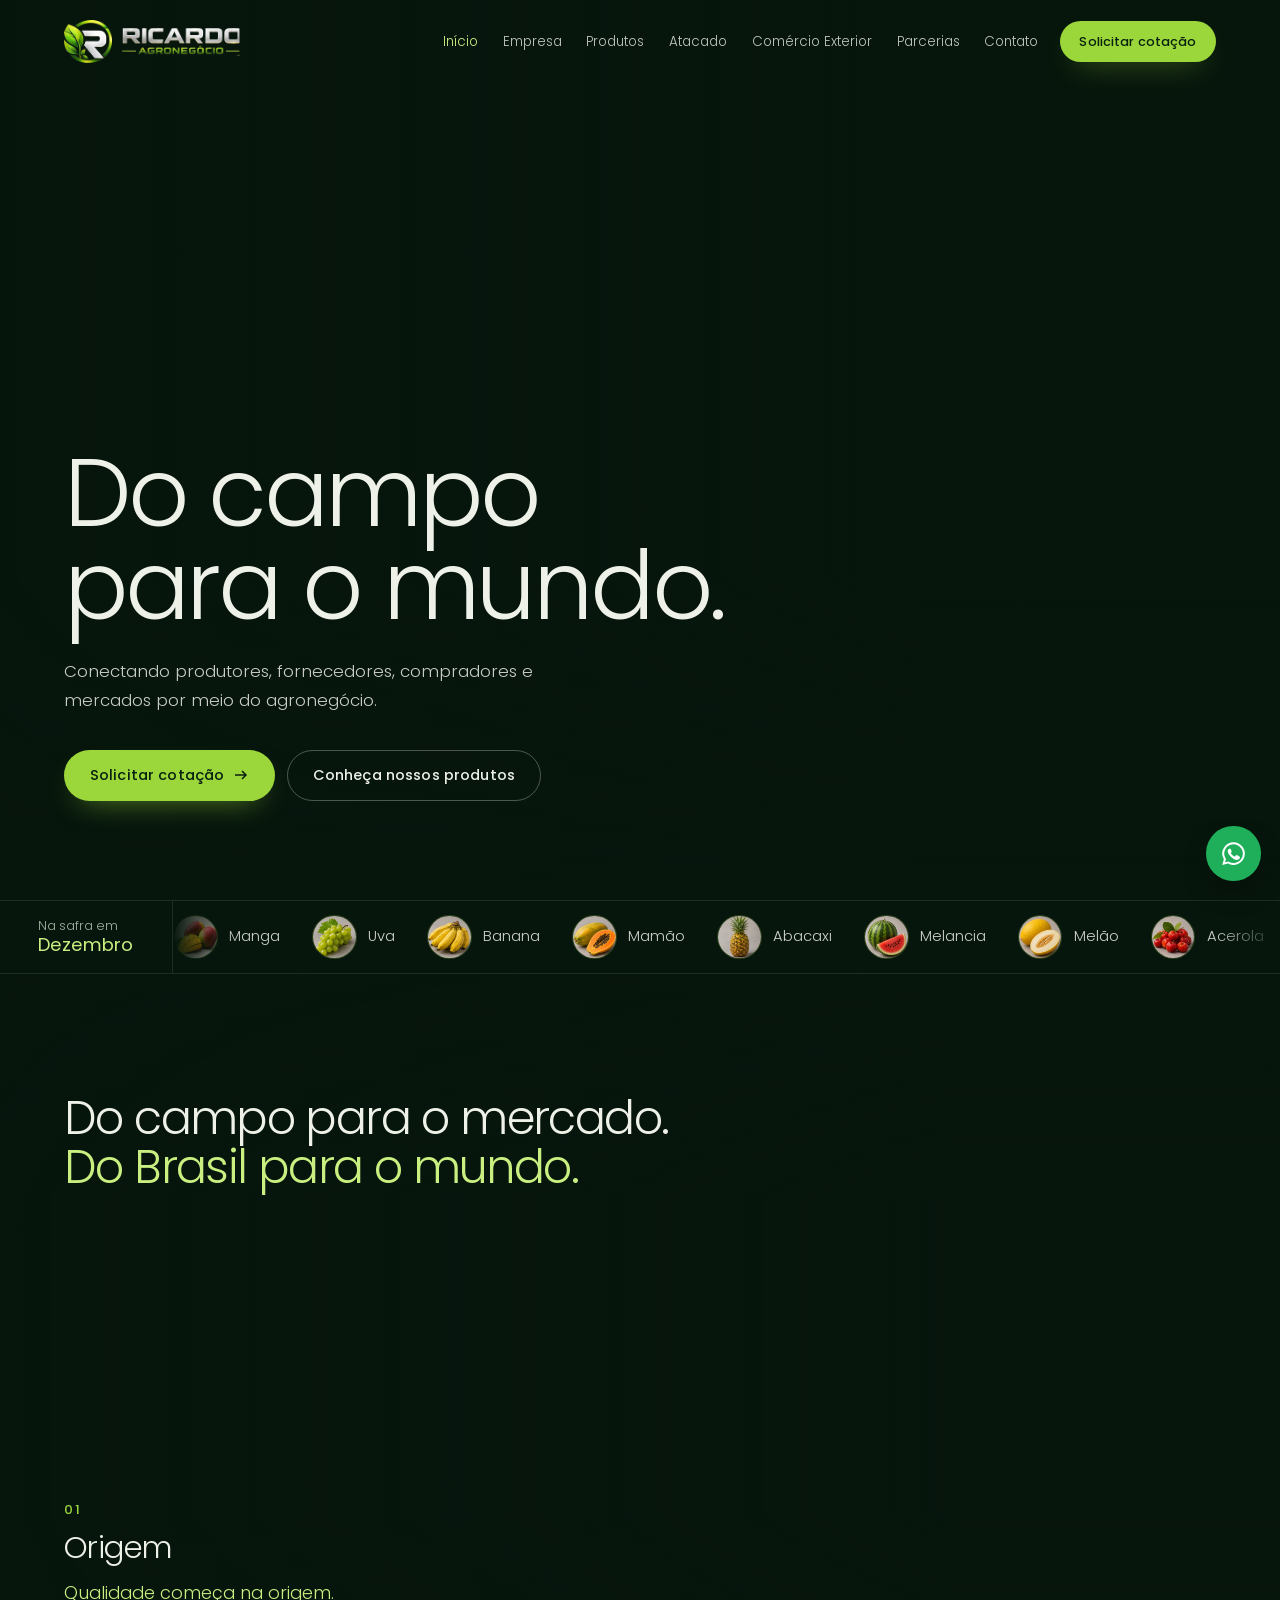
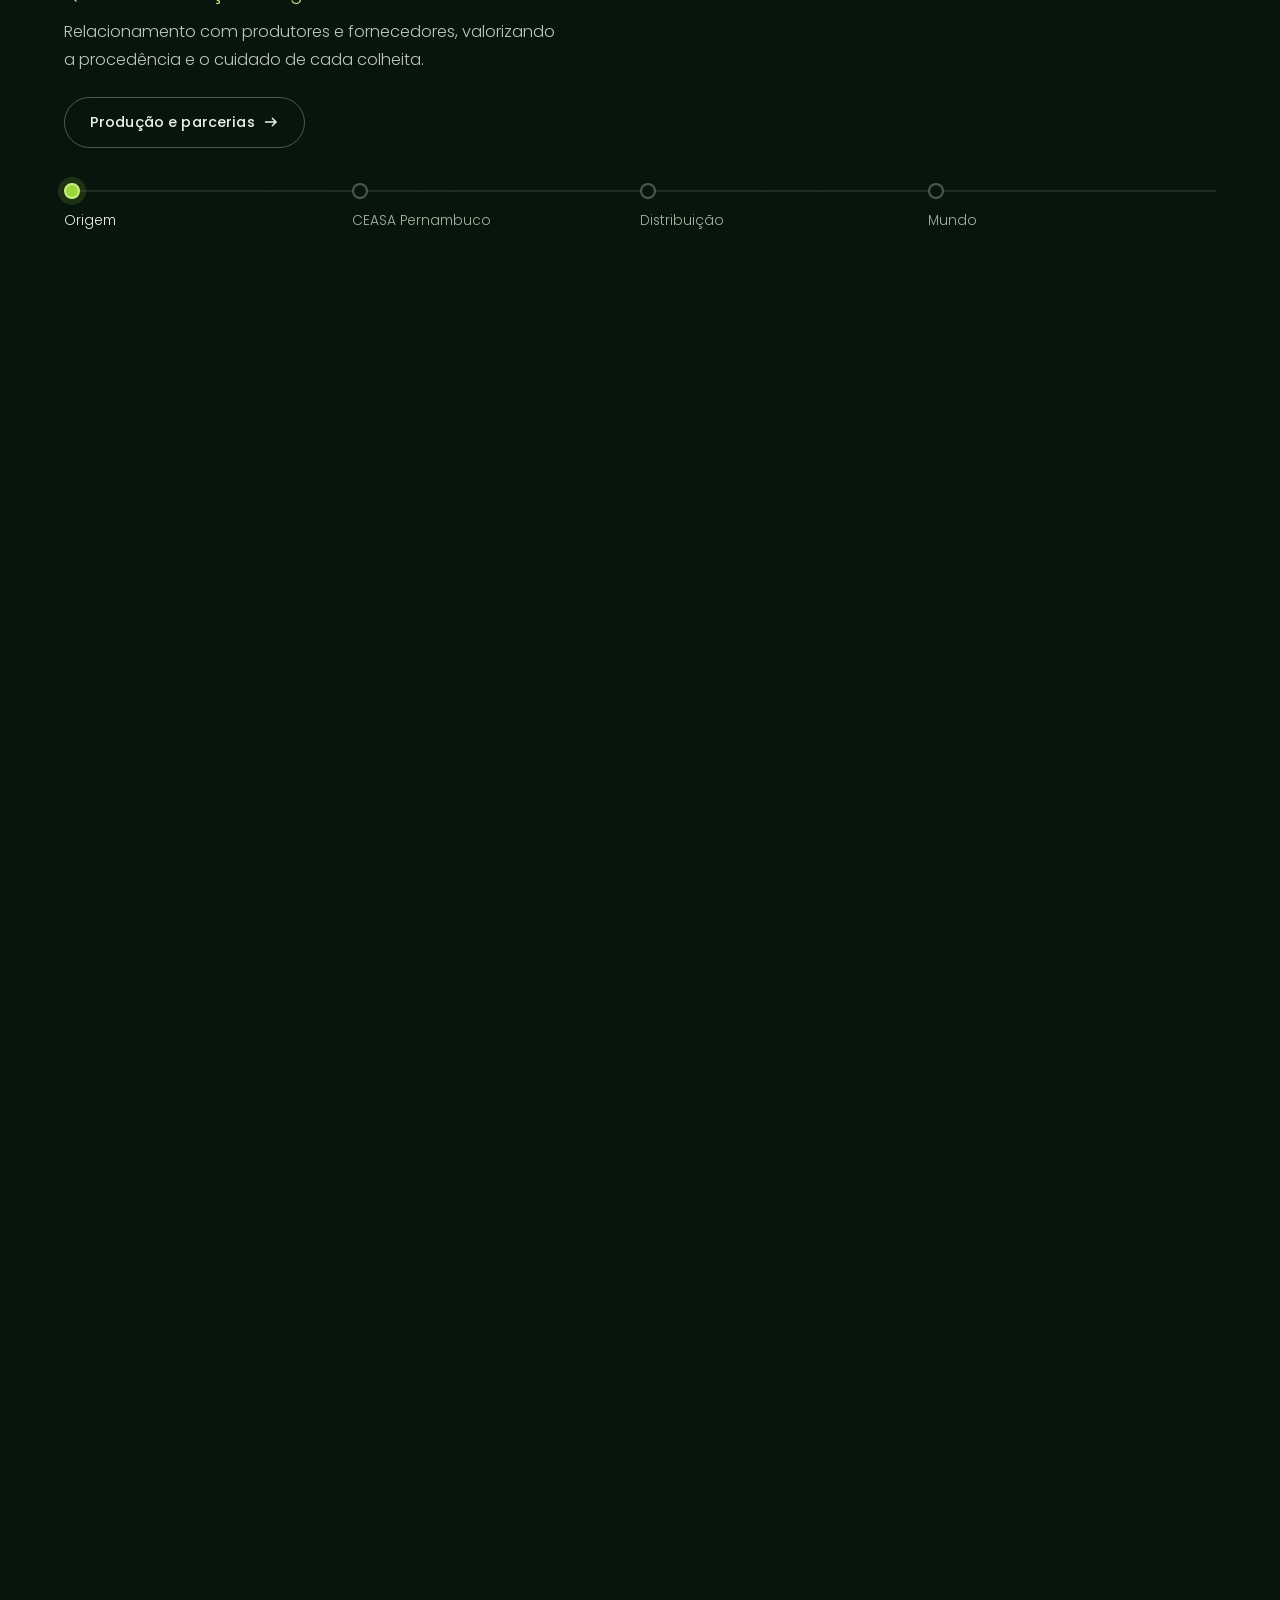
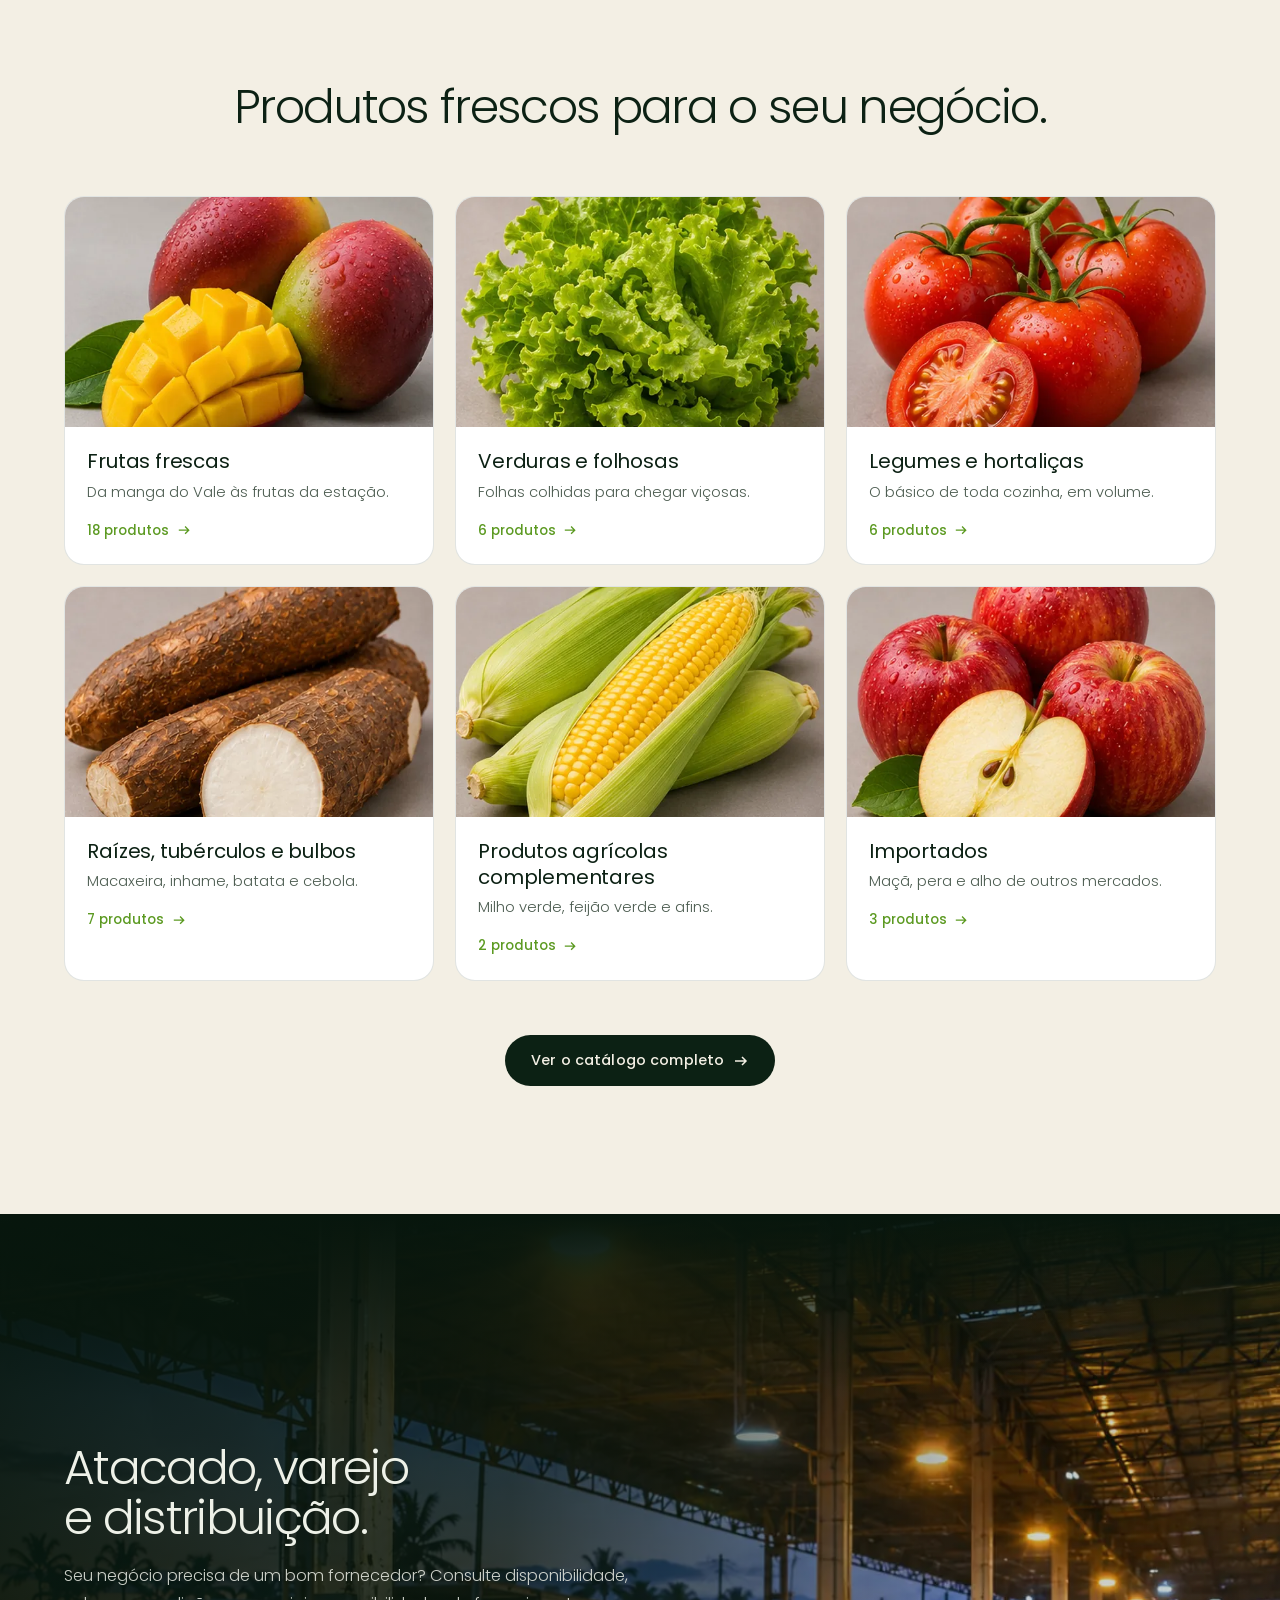
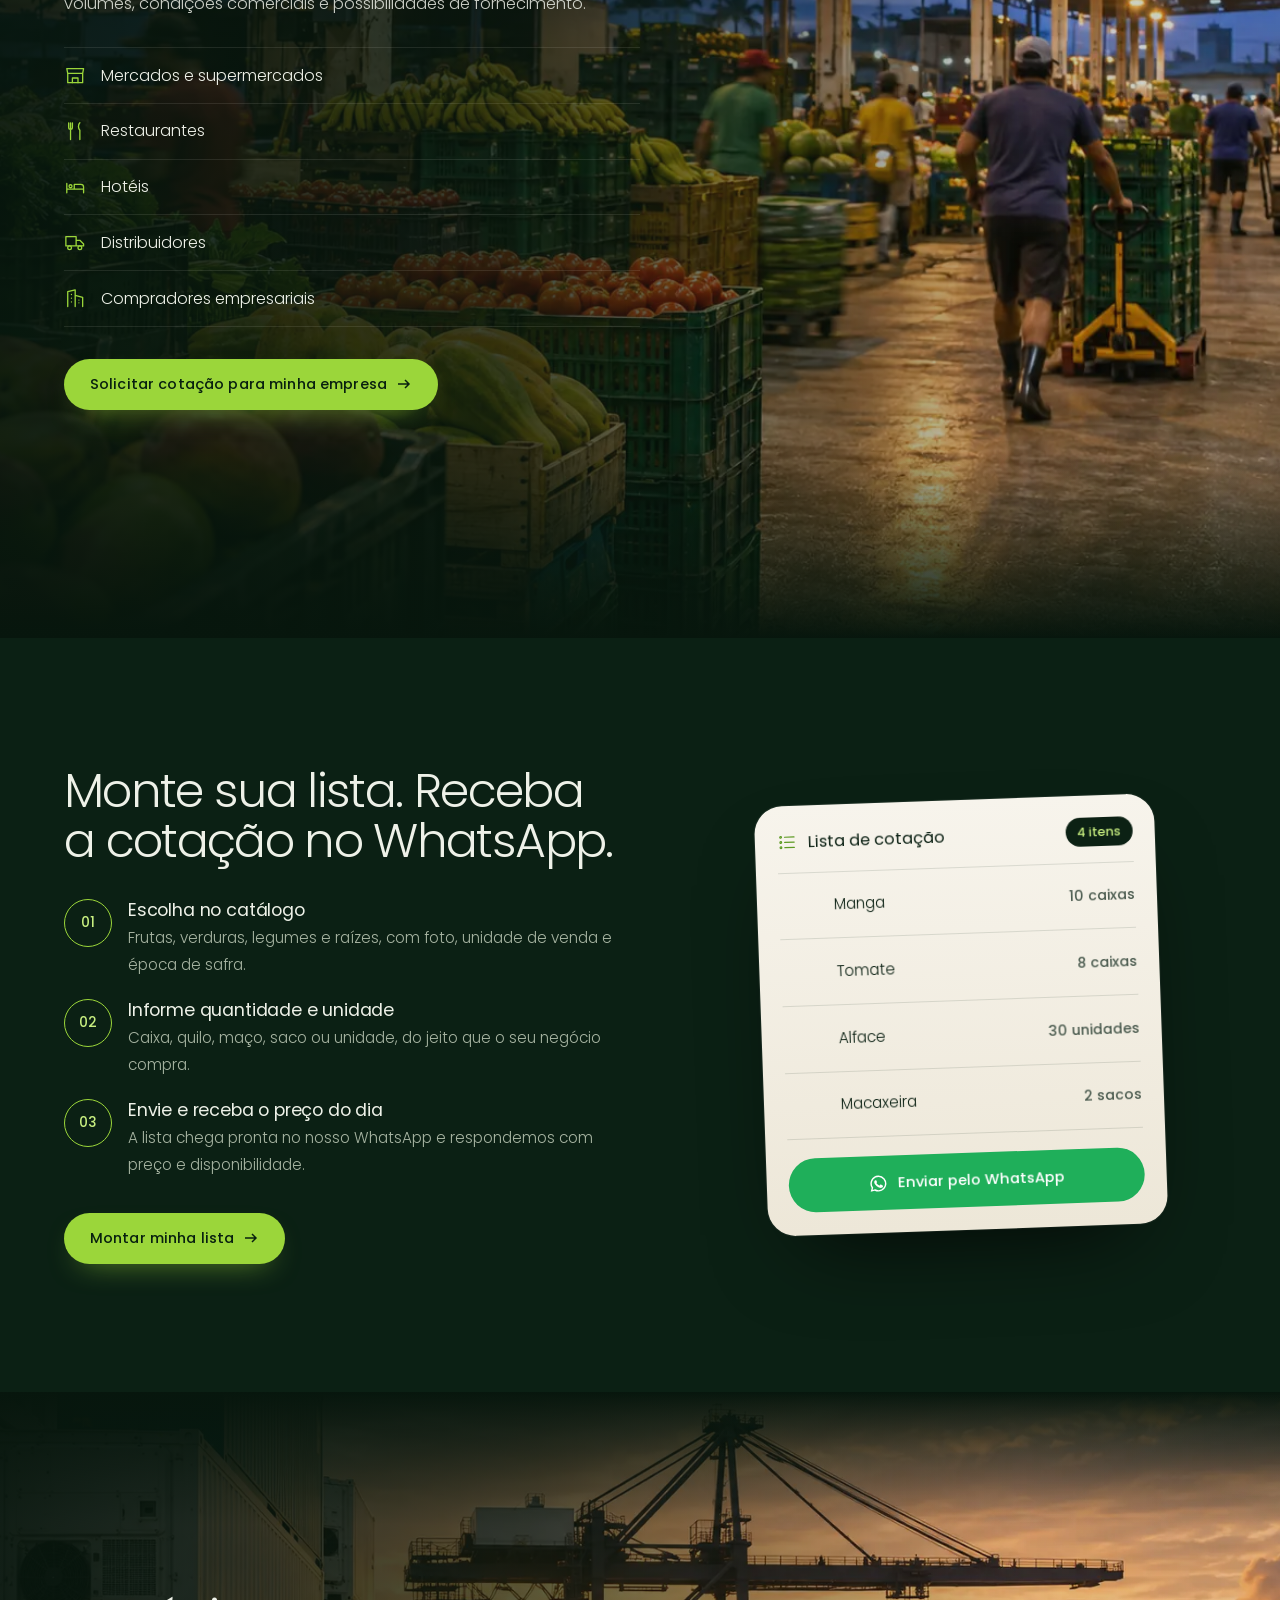
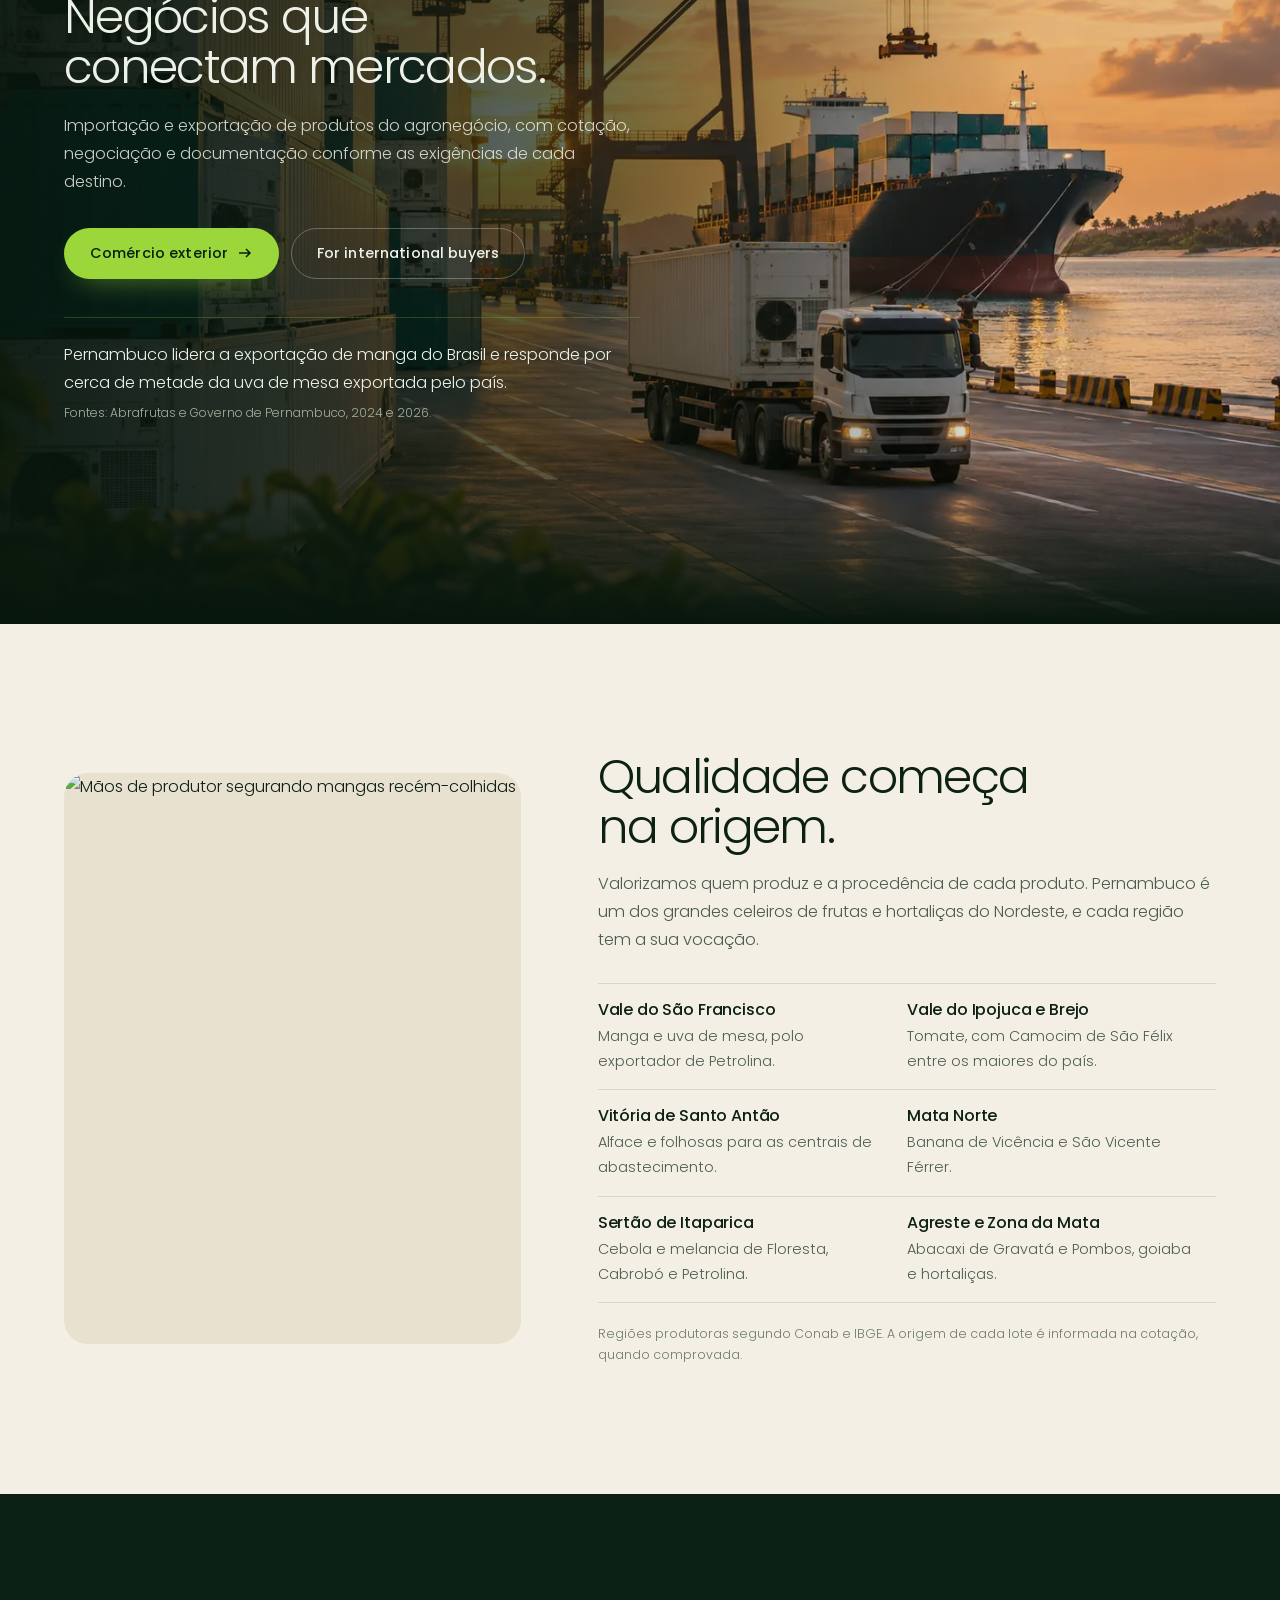
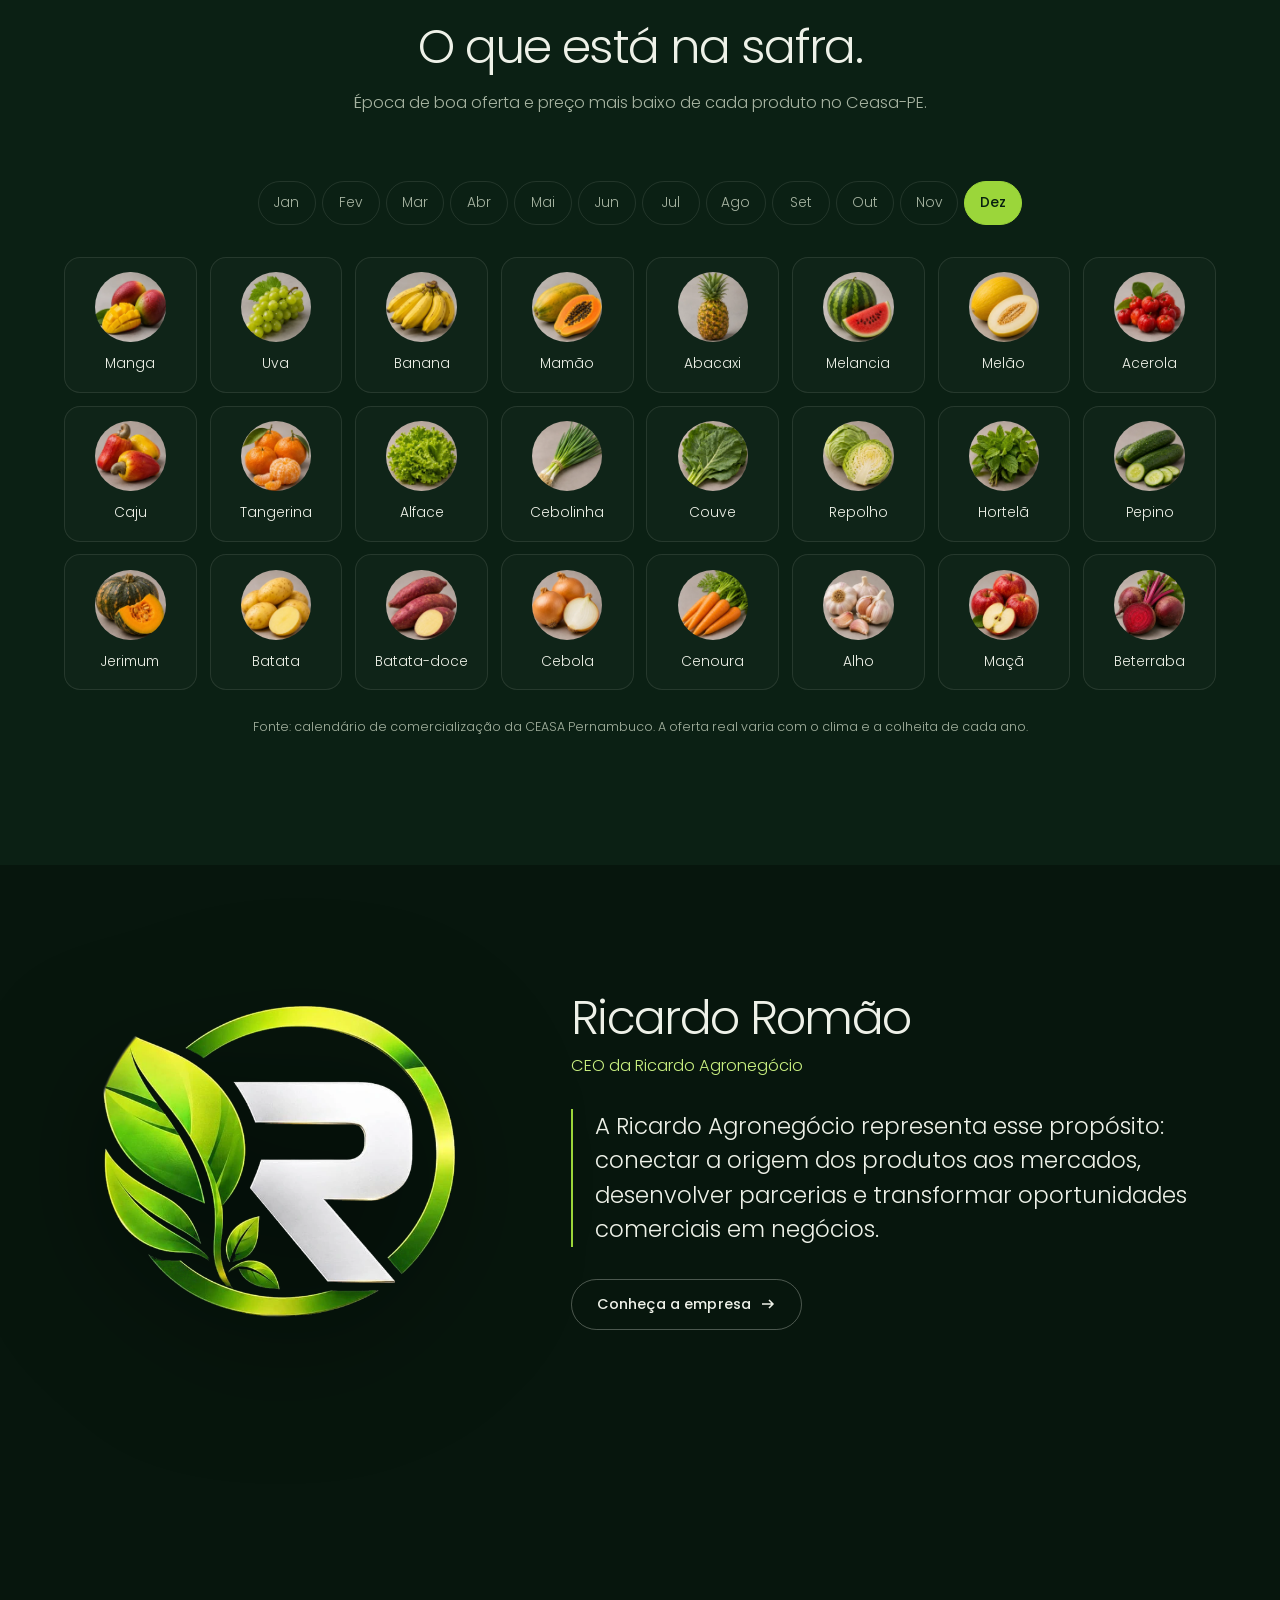
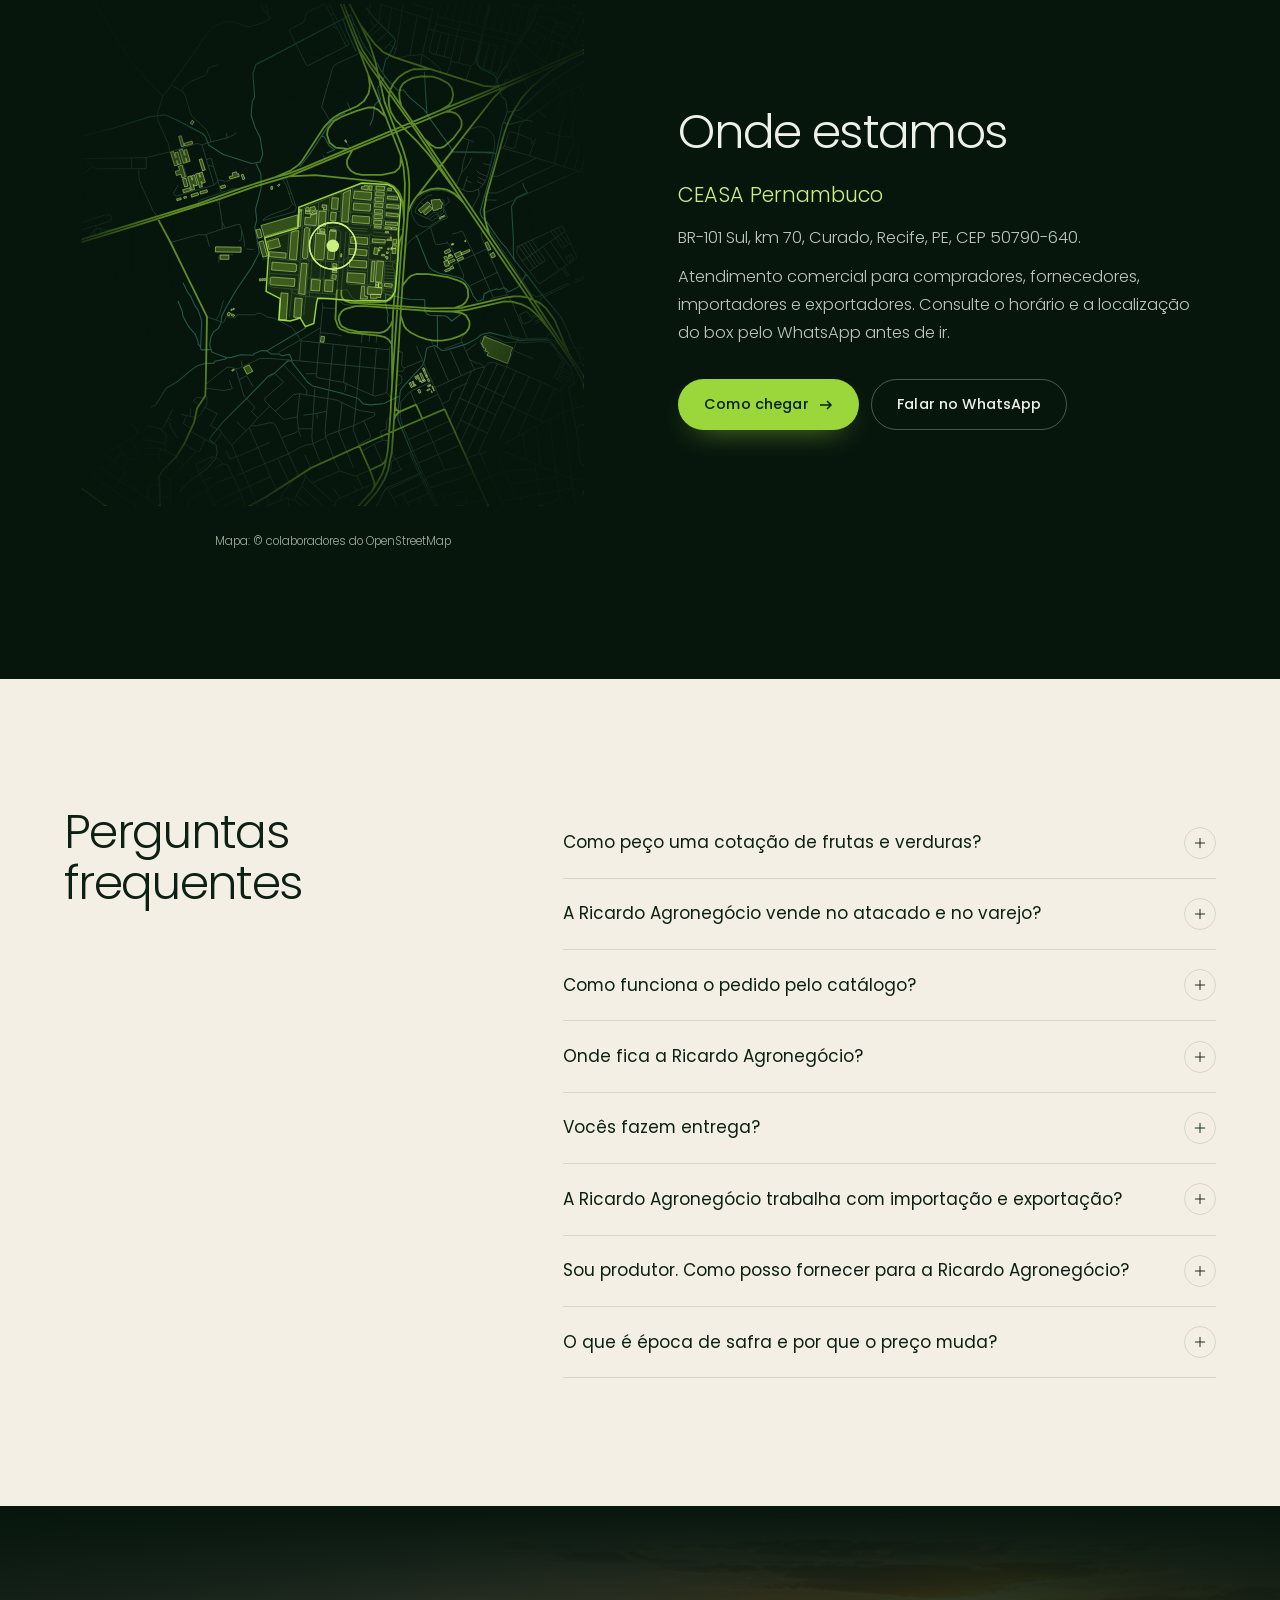
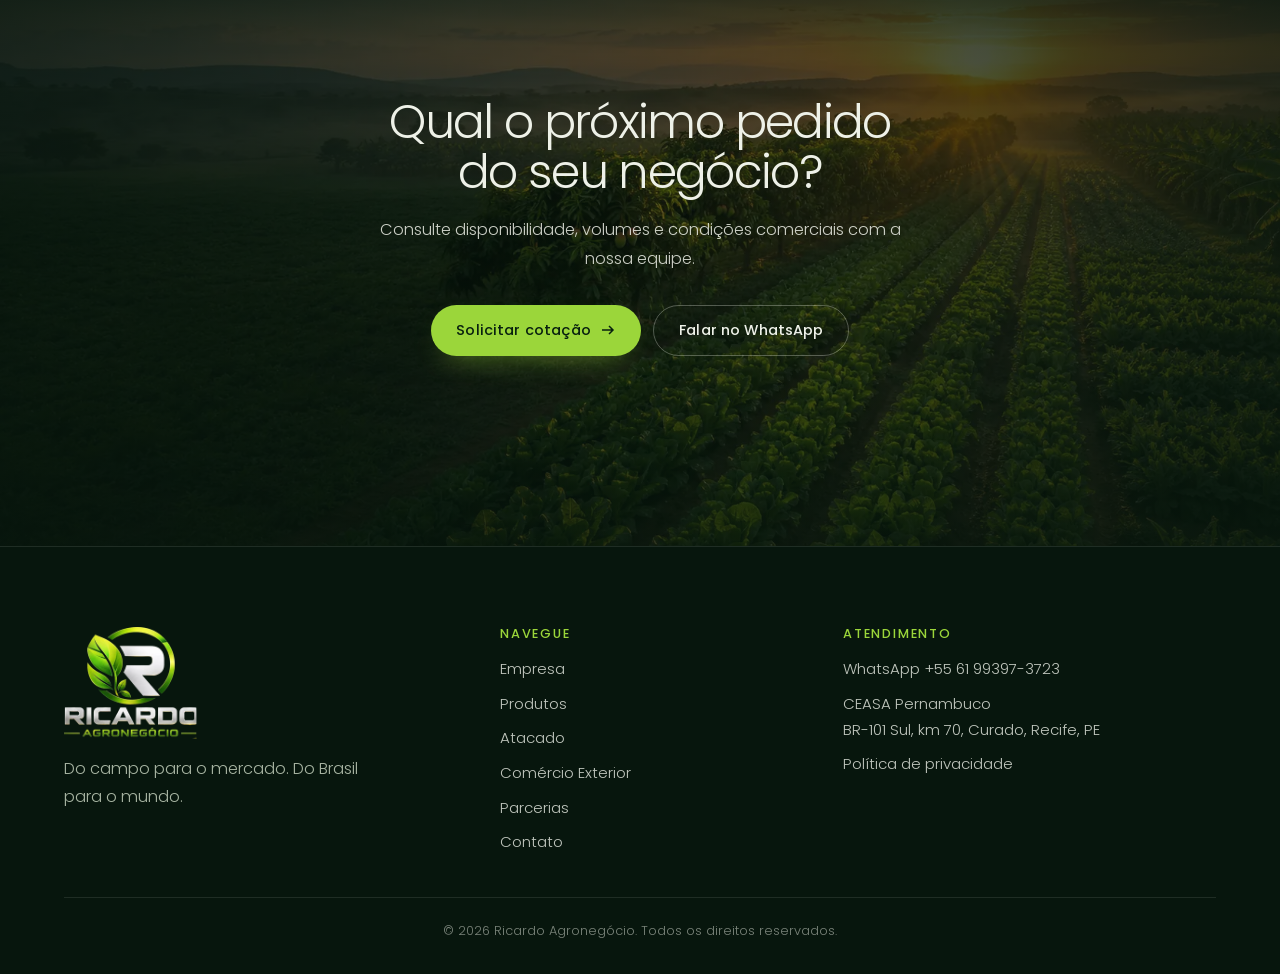
==== index.html @ 0f563da0 "feat: Ricardo Agronegocio site with catalog, quote list, harvest calendar and CEASA map Co-Authored-" ====
<!doctype html>
<html lang="pt-BR">
<head>
<meta charset="utf-8">
<meta name="viewport" content="width=device-width,initial-scale=1,viewport-fit=cover">
<title>Ricardo Agronegócio | Do campo para o mundo. Hortifrúti na CEASA Pernambuco</title>
<meta name="description" content="Frutas, verduras, legumes e raízes no atacado e no varejo na CEASA Pernambuco, em Recife. Catálogo com cotação pelo WhatsApp, distribuição, importação e exportação.">
<meta name="robots" content="noindex,nofollow">
<link rel="canonical" href="https://ricardoagronegocio.vercel.app/">
<meta name="theme-color" content="#07160D">
<meta property="og:type" content="website"><meta property="og:locale" content="pt_BR"><meta property="og:site_name" content="Ricardo Agronegócio">
<meta property="og:title" content="Ricardo Agronegócio | Do campo para o mundo. Hortifrúti na CEASA Pernambuco"><meta property="og:description" content="Frutas, verduras, legumes e raízes no atacado e no varejo na CEASA Pernambuco, em Recife. Catálogo com cotação pelo WhatsApp, distribuição, importação e exportação."><meta property="og:url" content="https://ricardoagronegocio.vercel.app/">
<meta property="og:image" content="https://ricardoagronegocio.vercel.app/assets/img/og-image.jpg"><meta name="twitter:card" content="summary_large_image">
<link rel="icon" href="/assets/img/favicon.png" type="image/png"><link rel="apple-touch-icon" href="/assets/img/apple-touch-icon.png">
<link rel="preload" href="/assets/fonts/poppins-300.woff2" as="font" type="font/woff2" crossorigin>
<link rel="preload" href="/assets/fonts/poppins-500.woff2" as="font" type="font/woff2" crossorigin>
<link rel="preload" as="image" media="(min-width:761px)" imagesrcset="/assets/img/fotos/campo-1000.webp 1000w, /assets/img/fotos/campo-1672.webp 1672w" imagesizes="100vw" fetchpriority="high">
<link rel="preload" as="image" media="(max-width:760px)" imagesrcset="/assets/img/fotos/campo-m-700.webp 700w, /assets/img/fotos/campo-m-1122.webp 1122w" imagesizes="100vw" fetchpriority="high">
<script>document.documentElement.classList.add('js')</script>
<style>@font-face{font-family:"Poppins";src:url(/assets/fonts/poppins-300.woff2) format("woff2");font-weight:300;font-display:swap}@font-face{font-family:"Poppins";src:url(/assets/fonts/poppins-400.woff2) format("woff2");font-weight:400;font-display:swap}@font-face{font-family:"Poppins";src:url(/assets/fonts/poppins-500.woff2) format("woff2");font-weight:500;font-display:swap}@font-face{font-family:"Sans Reserva";src:local("Arial");size-adjust:112.5%}:root{--bg:#07160D;--bg-2:#0B2014;--bg-3:#11301D;--fg:#EEF1E8;--muted:#A6B3A1;--verde:#9BD63A;--verde-2:#C8EF80;--verde-3:#5C9A22;--creme:#F3EFE4;--creme-2:#E8E1D0;--tinta:#0C2114;--tinta-2:#4C5C50;--linha:rgba(155,214,58,.24);--linha-2:rgba(238,241,232,.1);--linha-c:rgba(12,33,20,.12);--sans:"Poppins","Sans Reserva",Arial,sans-serif;--t-hero:clamp(3rem,7.4vw,7.4rem);--t-h2:clamp(2rem,3.7vw,3.5rem);--gutter:clamp(1.25rem,5vw,4rem);--maxw:1280px;--section-py:clamp(5rem,10vw,8.5rem);--ease:cubic-bezier(.2,.8,.3,1);--r:20px}*,*::before,*::after{box-sizing:border-box}html{-webkit-text-size-adjust:100%;scroll-padding-top:6rem}body{margin:0;background:var(--bg);color:var(--fg);font:300 1.02rem/1.72 var(--sans);-webkit-font-smoothing:antialiased;overflow-x:clip}img{display:block;max-width:100%;height:auto}a{color:inherit;text-decoration:none}button,input,select,textarea{font:inherit;color:inherit}h1,h2,h3,p,ul,ol,figure,dl,dd,blockquote{margin:0}h1,h2{font-weight:300;line-height:1.06;letter-spacing:-.035em;text-wrap:balance}h3{font-weight:400;font-size:1.15rem;line-height:1.3;letter-spacing:-.01em}.wrap{width:100%;max-width:var(--maxw);margin-inline:auto;padding-inline:var(--gutter)}:focus-visible{outline:2px solid var(--verde);outline-offset:3px;border-radius:4px}::selection{background:var(--verde);color:var(--bg)}.btn{display:inline-flex;align-items:center;justify-content:center;gap:.55rem;min-height:3.2rem;padding:.7rem 1.55rem;border-radius:999px;border:1px solid transparent;font:500 .9rem/1.2 var(--sans);letter-spacing:.01em;white-space:nowrap;cursor:pointer;transition:background-color .35s var(--ease),border-color .35s var(--ease),color .35s var(--ease),transform .35s var(--ease),box-shadow .35s var(--ease)}.btn svg{width:1rem;height:1rem;flex:none;transition:transform .35s var(--ease)}.btn:hover svg{transform:translateX(3px)}.btn:active{transform:scale(.98)}.btn--verde{background:var(--verde);color:#08200F;box-shadow:0 12px 30px -16px rgba(155,214,58,.75)}.btn--verde:hover{background:var(--verde-2)}.btn--linha{border-color:rgba(238,241,232,.3);color:var(--fg)}.btn--linha:hover{border-color:var(--verde);color:var(--verde-2)}.btn--escuro{background:var(--tinta);color:var(--creme)}.btn--escuro:hover{background:var(--bg-3)}.ctas{display:flex;flex-wrap:wrap;gap:.75rem}.top{position:fixed;inset:0 0 auto 0;z-index:60;transition:background-color .4s var(--ease),border-color .4s var(--ease)}.top.solid,.menu-open .top{background:rgba(7,22,13,.86);-webkit-backdrop-filter:blur(14px);backdrop-filter:blur(14px);border-bottom:1px solid var(--linha-2)}.top__in{display:flex;align-items:center;justify-content:space-between;gap:1.2rem;height:5.2rem}.marca{display:flex;align-items:center;gap:.65rem;flex:none}.marca__r{width:3rem;height:auto}.marca__nome{height:1.75rem;width:auto}.nav{display:flex;align-items:center;gap:.15rem}.nav a:not(.btn){padding:.5rem .7rem;font-size:.84rem;color:rgba(238,241,232,.8);transition:color .3s}.nav a:not(.btn):hover,.nav a[aria-current="page"]{color:var(--verde-2)}.nav .btn{min-height:2.6rem;padding:.5rem 1.15rem;font-size:.8rem;margin-left:.5rem}.burger{display:none;width:2.9rem;height:2.9rem;border-radius:50%;border:1px solid var(--linha);background:none;cursor:pointer;position:relative}.burger span{position:absolute;left:50%;width:1.1rem;height:1.5px;background:var(--verde-2);transform:translateX(-50%);transition:transform .35s var(--ease),top .35s var(--ease)}.burger span:first-child{top:42%}.burger span:last-child{top:58%}.menu-open .burger span:first-child{top:50%;transform:translateX(-50%) rotate(45deg)}.menu-open .burger span:last-child{top:50%;transform:translateX(-50%) rotate(-45deg)}.capa{position:relative;min-height:100svh;display:flex;align-items:flex-end;overflow:hidden;isolation:isolate}.capa__bg{position:absolute;inset:0;z-index:-1}.capa__bg img{width:100%;height:100%;object-fit:cover;object-position:60% 50%;transform:scale(1.06)}.capa__bg::after{content:"";position:absolute;inset:0;background:linear-gradient(90deg,rgba(7,22,13,.88) 0%,rgba(7,22,13,.6) 38%,rgba(7,22,13,.08) 72%),linear-gradient(0deg,var(--bg) 0%,rgba(7,22,13,0) 36%)}.capa__txt{max-width:58rem;padding-block:9rem clamp(4rem,11vh,6.5rem)}.capa h1{font-size:var(--t-hero);line-height:.98}.capa p{margin-top:1.5rem;max-width:32rem;font-size:clamp(1.05rem,1.3vw,1.22rem);color:rgba(238,241,232,.84)}.capa .ctas{margin-top:2.2rem}.safra{display:flex;align-items:stretch;border-block:1px solid var(--linha-2);background:var(--bg)}.safra__rot{flex:none;display:flex;flex-direction:column;justify-content:center;padding:1rem clamp(1.2rem,3vw,2.4rem);border-right:1px solid var(--linha-2);line-height:1.25}.safra__rot span{font-size:.78rem;color:var(--muted)}.safra__rot b{font-weight:400;font-size:1.15rem;color:var(--verde-2);text-transform:capitalize}.safra__trilho{flex:1;overflow:hidden;-webkit-mask:linear-gradient(90deg,transparent,#000 6%,#000 94%,transparent);mask:linear-gradient(90deg,transparent,#000 6%,#000 94%,transparent)}.safra__t{display:flex;width:max-content;animation:corre 60s linear infinite}.safra__t:hover{animation-play-state:paused}.safra__item{flex:none;display:flex;align-items:center;gap:.7rem;margin-right:2rem;padding-block:.85rem;font-size:.92rem;color:rgba(238,241,232,.86);transition:color .3s}.safra__item img{width:2.8rem;height:2.8rem;border-radius:50%;object-fit:cover;border:1px solid var(--linha)}.safra__item:hover{color:var(--verde-2)}@keyframes corre{to{transform:translate3d(-50%,0,0)}}.perc{position:relative;background:var(--bg)}.js .perc{height:420vh}.perc__palco{position:sticky;top:0;height:100svh;overflow:hidden;isolation:isolate}.perc__fotos{position:absolute;inset:0;z-index:-1}.perc__foto{position:absolute;inset:0;opacity:0;transition:opacity 1.1s var(--ease)}.perc__foto.on{opacity:1}.perc__foto img{width:100%;height:100%;object-fit:cover;transform:scale(1.08);transition:transform 6s linear}.perc__foto.on img{transform:scale(1)}.perc__fotos::after{content:"";position:absolute;inset:0;background:linear-gradient(90deg,rgba(7,22,13,.9) 0%,rgba(7,22,13,.55) 42%,rgba(7,22,13,.12) 75%),linear-gradient(0deg,rgba(7,22,13,.85) 0%,rgba(7,22,13,0) 40%),linear-gradient(180deg,rgba(7,22,13,.7) 0%,rgba(7,22,13,0) 25%)}.perc__in{height:100%;display:grid;grid-template-rows:auto 1fr auto;padding-block:7.5rem 2.6rem}.perc__titulo{font-size:clamp(2rem,3.6vw,3.4rem);max-width:40rem}.perc__titulo span{color:var(--verde-2)}.perc__etapas{position:relative;align-self:end;max-width:31rem;min-height:17rem}.perc__etapa{position:absolute;inset:auto 0 0 0;opacity:0;transform:translate3d(0,24px,0);transition:opacity .7s var(--ease),transform .9s var(--ease);pointer-events:none}.perc__etapa.on{opacity:1;transform:none;pointer-events:auto}.perc__m{display:none}.perc__n{font-size:.82rem;font-weight:500;letter-spacing:.18em;color:var(--verde)}.perc__etapa h3{margin-top:.4rem;font-size:clamp(1.6rem,2.4vw,2.2rem);font-weight:300;letter-spacing:-.02em}.perc__frase{margin-top:.6rem;font-size:1.12rem;color:var(--verde-2)}.perc__etapa p:not(.perc__n):not(.perc__frase){margin-top:.6rem;color:rgba(238,241,232,.8)}.perc__etapa .btn{margin-top:1.4rem}.perc__trilha{position:relative;display:grid;grid-template-columns:repeat(4,1fr);margin:2.2rem 0 0;padding:0;list-style:none}.perc__trilha i{position:absolute;left:0;right:0;top:.45rem;height:2px;background:var(--linha-2)}.perc__trilha i b{position:absolute;inset:0;background:linear-gradient(90deg,var(--verde-3),var(--verde-2));transform-origin:left;transform:scaleX(var(--p,0))}.perc__trilha li{position:relative;padding-top:1.6rem;font-size:.86rem;color:var(--muted);transition:color .5s}.perc__trilha li span{position:absolute;left:0;top:0;width:1rem;height:1rem;border-radius:50%;background:var(--bg);border:2px solid rgba(238,241,232,.3);transition:background-color .5s,border-color .5s,box-shadow .5s}.perc__trilha li.on{color:var(--fg)}.perc__trilha li.on span{background:var(--verde);border-color:var(--verde-2);box-shadow:0 0 0 6px rgba(155,214,58,.15)}.sec{position:relative;padding-block:var(--section-py)}.sec--creme{background:var(--creme);color:var(--tinta)}.sec--escuro2{background:var(--bg-2)}.cab{max-width:52rem;margin:0 auto clamp(2.6rem,5vw,4rem);text-align:center}.cab h2{font-size:var(--t-h2)}.cab p{margin:1.1rem auto 0;max-width:40rem;color:var(--muted)}.sec--creme .cab p,.sec--creme p{color:var(--tinta-2)}.fim{display:flex;justify-content:center;margin-top:clamp(2.4rem,5vw,3.4rem)}.cats{display:grid;grid-template-columns:repeat(3,1fr);gap:clamp(.9rem,1.6vw,1.3rem)}.cat{display:flex;flex-direction:column;border-radius:var(--r);overflow:hidden;background:#fff;border:1px solid var(--linha-c);transition:transform .5s var(--ease),box-shadow .5s var(--ease)}.cat__foto{aspect-ratio:16/10;overflow:hidden;background:#E6E3DD}.cat__foto img{width:100%;height:100%;object-fit:cover;transition:transform .9s var(--ease)}.cat__txt{display:flex;flex-direction:column;gap:.35rem;padding:1.3rem 1.4rem 1.4rem}.cat h3{font-size:1.25rem}.cat p{font-size:.92rem;color:var(--tinta-2)}.cat__n{display:inline-flex;align-items:center;gap:.45rem;margin-top:.5rem;font-size:.84rem;font-weight:500;color:var(--verde-3)}.cat__n svg{width:.9rem;height:.9rem}.cat:hover{transform:translateY(-5px);box-shadow:0 30px 60px -30px rgba(12,33,20,.35)}.cat:hover .cat__foto img{transform:scale(1.06)}.atac{overflow:clip;isolation:isolate}.atac__bg{position:absolute;inset:0;z-index:-1}.atac__bg img{width:100%;height:100%;object-fit:cover}.atac__bg::after{content:"";position:absolute;inset:0;background:linear-gradient(90deg,rgba(7,22,13,.94) 0%,rgba(7,22,13,.78) 40%,rgba(7,22,13,.2) 80%),linear-gradient(180deg,var(--bg) 0%,rgba(7,22,13,0) 18%,rgba(7,22,13,0) 82%,var(--bg) 100%)}.atac__in{min-height:min(48rem,92svh);display:flex;align-items:center}.atac__txt{max-width:36rem}.atac h2{font-size:var(--t-h2)}.atac p{margin-top:1.2rem;color:rgba(238,241,232,.84)}.compradores{display:grid;grid-template-columns:1fr;margin:1.8rem 0 2rem;padding:0;list-style:none;border-top:1px solid var(--linha-2)}.compradores li{display:flex;align-items:center;gap:.9rem;padding:.85rem 0;border-bottom:1px solid var(--linha-2);font-size:1rem}.compradores svg{width:1.4rem;height:1.4rem;flex:none;color:var(--verde)}.loja{display:grid;grid-template-columns:1.05fr .95fr;gap:clamp(2rem,6vw,5rem);align-items:center}.loja h2{font-size:var(--t-h2)}.passos{display:grid;gap:1.3rem;margin:2rem 0 2.2rem;padding:0;list-style:none}.passos li{display:grid;grid-template-columns:3rem 1fr;gap:1rem;align-items:start}.passos b{display:grid;place-items:center;width:3rem;height:3rem;border-radius:50%;border:1px solid var(--verde);color:var(--verde-2);font-weight:500;font-size:.85rem}.passos h3{font-size:1.1rem}.passos p{margin-top:.25rem;font-size:.95rem;color:var(--muted)}.passos--claro b{border-color:var(--verde-3);color:var(--verde-3)}.passos--claro p{color:var(--tinta-2)}.demo{max-width:25rem;margin-inline:auto;border-radius:28px;padding:1.4rem;background:linear-gradient(180deg,#F7F4EC,#EDE7D8);color:var(--tinta);box-shadow:0 40px 90px -40px rgba(0,0,0,.8),0 0 0 1px rgba(255,255,255,.06);transform:rotate(-2deg)}.demo__topo{display:flex;align-items:center;gap:.6rem;padding-bottom:1rem;border-bottom:1px solid var(--linha-c);font-weight:400}.demo__topo svg{width:1.3rem;height:1.3rem;color:var(--verde-3)}.demo__topo b{margin-left:auto;font-weight:500;font-size:.8rem;padding:.2rem .7rem;border-radius:999px;background:var(--tinta);color:var(--verde-2)}.demo__itens{margin:0;padding:0;list-style:none}.demo__itens li{display:grid;grid-template-columns:2.6rem 1fr auto;gap:.8rem;align-items:center;padding:.75rem 0;border-bottom:1px solid var(--linha-c);font-size:.95rem}.demo__itens img{width:2.6rem;height:2.6rem;border-radius:10px;object-fit:cover}.demo__itens b{font-weight:500;font-size:.88rem;color:var(--tinta-2)}.demo__btn{display:flex;align-items:center;justify-content:center;gap:.6rem;margin-top:1.2rem;padding:.9rem;border-radius:999px;background:#1FAF5A;color:#fff;font-weight:500;font-size:.92rem}.demo__btn svg{width:1.2rem;height:1.2rem}.mundo{position:relative;min-height:min(52rem,100svh);display:flex;align-items:center;overflow:clip;isolation:isolate;padding-block:var(--section-py)}.mundo__bg{position:absolute;inset:0;z-index:-1}.mundo__bg img{width:100%;height:100%;object-fit:cover;object-position:60% 50%}.mundo__bg::after{content:"";position:absolute;inset:0;background:linear-gradient(90deg,rgba(7,22,13,.92) 0%,rgba(7,22,13,.66) 42%,rgba(7,22,13,.1) 80%),linear-gradient(180deg,var(--bg) 0%,rgba(7,22,13,0) 16%,rgba(7,22,13,0) 84%,var(--bg) 100%)}.mundo__txt{max-width:36rem}.mundo h2{font-size:var(--t-h2)}.mundo p{margin-top:1.2rem;color:rgba(238,241,232,.84)}.mundo .ctas{margin-top:2rem}.mundo__dado{margin-top:2.4rem!important;padding-top:1.4rem;border-top:1px solid var(--linha);font-size:1.02rem;color:var(--fg)!important}.mundo__dado small{display:block;margin-top:.4rem;font-size:.76rem;color:var(--muted)}.origem__topo{display:grid;grid-template-columns:.85fr 1.15fr;gap:clamp(2rem,6vw,5rem);align-items:center}.origem__foto{border-radius:24px;overflow:hidden;aspect-ratio:4/5;background:var(--creme-2)}.origem__foto img{width:100%;height:100%;object-fit:cover}.origem h2{font-size:var(--t-h2)}.origem__txt>p{margin-top:1.1rem}.origens{display:grid;grid-template-columns:repeat(2,1fr);gap:0;margin:1.8rem 0 0;padding:0;list-style:none;border-top:1px solid var(--linha-c)}.origens li{padding:1rem 1rem 1rem 0;border-bottom:1px solid var(--linha-c)}.origens li:nth-child(odd){padding-right:1.4rem}.origens h3{font-size:1rem;font-weight:500;color:var(--tinta)}.origens p{margin-top:.2rem;font-size:.9rem}.origens--grade{grid-template-columns:repeat(3,1fr);column-gap:2rem}.origem__fonte{margin-top:1.2rem!important;font-size:.78rem;opacity:.8}.cal{background:var(--bg-2)}.cal__abas{display:flex;justify-content:center;gap:.4rem;flex-wrap:wrap;margin-bottom:2rem}.cal__abas button{min-width:3.6rem;padding:.55rem .9rem;border-radius:999px;border:1px solid var(--linha-2);background:none;cursor:pointer;font-size:.86rem;text-transform:capitalize;color:var(--muted);transition:all .3s var(--ease)}.cal__abas button:hover{border-color:var(--verde);color:var(--fg)}.cal__abas button[aria-selected="true"]{background:var(--verde);border-color:var(--verde);color:#08200F;font-weight:500}.cal__grade{display:grid;grid-template-columns:repeat(auto-fill,minmax(7.4rem,1fr));gap:.8rem;min-height:9rem}.cal__item{display:flex;flex-direction:column;align-items:center;gap:.6rem;padding:.9rem .6rem 1rem;border-radius:16px;border:1px solid var(--linha-2);background:rgba(255,255,255,.02);text-align:center;font-size:.86rem;transition:border-color .3s,transform .4s var(--ease);animation:surge .5s var(--ease) both}.cal__item img{width:4.4rem;height:4.4rem;border-radius:50%;object-fit:cover}.cal__item:hover{border-color:var(--verde);transform:translateY(-3px)}.cal__fonte{margin-top:1.6rem;text-align:center;font-size:.78rem;color:var(--muted)}@keyframes surge{from{opacity:0;transform:translateY(8px)}}.lider__in{display:grid;grid-template-columns:.8fr 1.2fr;gap:clamp(2rem,6vw,5rem);align-items:center}.lider__marca{width:min(100%,22rem);margin-inline:auto;filter:drop-shadow(0 30px 60px rgba(0,0,0,.5))}.lider h2{font-size:var(--t-h2)}.lider__cargo{margin-top:.5rem;color:var(--verde-2)}.lider__txt>p:not(.lider__cargo){margin-top:1rem;color:rgba(238,241,232,.82)}.lider blockquote{margin-top:1.8rem;padding-left:1.4rem;border-left:2px solid var(--verde);font-size:clamp(1.2rem,1.8vw,1.55rem);line-height:1.5;font-weight:300}.lider .ctas{margin-top:2rem}.onde__grid{display:grid;grid-template-columns:1fr 1fr;gap:clamp(2rem,6vw,5rem);align-items:center}.onde__mapa svg{width:100%;height:auto;display:block}.onde__credito{margin-top:.5rem;font-size:.72rem;color:var(--muted);text-align:center}.m-agua{fill:none;stroke:#245a4a;stroke-width:1.2}.m-rua{fill:none;stroke:#2f4d38;stroke-width:.8}.m-via{fill:none;stroke:#7FB52E;stroke-width:2;opacity:.75}.m-area{fill:rgba(155,214,58,.1);stroke:var(--verde);stroke-width:1.6}.m-galpao{fill:rgba(155,214,58,.3);stroke:var(--verde-2);stroke-width:.6}.m-pino circle{fill:var(--verde-2)}.m-pulso{fill:none!important;stroke:var(--verde-2);stroke-width:1.5;transform-origin:center;transform-box:fill-box;animation:pulso 2.6s var(--ease) infinite}.m-pulso+.m-pulso{animation-delay:1.3s}@keyframes pulso{from{transform:scale(.3);opacity:1}to{transform:scale(2.2);opacity:0}}.onde h2{font-size:var(--t-h2)}.onde__lugar{margin-top:1.2rem;font-size:1.3rem;color:var(--verde-2)}.onde__txt p:not(.onde__lugar){margin-top:.7rem;color:rgba(238,241,232,.8)}.onde .ctas{margin-top:2rem}.faq{display:grid;grid-template-columns:.8fr 1.2fr;gap:clamp(2rem,5vw,4rem);align-items:start}.faq__cab{position:sticky;top:7rem}.faq h2{font-size:var(--t-h2)}.faq__item{border-bottom:1px solid var(--linha-c)}.faq__item summary{display:flex;justify-content:space-between;align-items:center;gap:1rem;padding:1.2rem 0;cursor:pointer;list-style:none;font-size:1.06rem;font-weight:400}.faq__item summary::-webkit-details-marker{display:none}.faq__item summary span{flex:none;display:grid;place-items:center;width:2rem;height:2rem;border-radius:50%;border:1px solid var(--linha-c);transition:transform .4s var(--ease),background-color .3s}.faq__item summary svg{width:1rem;height:1rem}.faq__item[open] summary span{transform:rotate(45deg);background:var(--tinta);color:var(--creme)}.faq__item p{padding:0 3rem 1.3rem 0}.final{position:relative;min-height:min(40rem,86svh);display:flex;align-items:center;justify-content:center;text-align:center;overflow:clip;isolation:isolate;padding-block:var(--section-py)}.final__bg{position:absolute;inset:0;z-index:-1}.final__bg img{width:100%;height:100%;object-fit:cover}.final__bg::after{content:"";position:absolute;inset:0;background:radial-gradient(70% 70% at 50% 50%,rgba(7,22,13,.55),rgba(7,22,13,.9)),linear-gradient(180deg,var(--bg) 0%,rgba(7,22,13,0) 22%)}.final__txt{max-width:44rem;margin-inline:auto}.final h2{font-size:var(--t-h2)}.final p{margin:1.2rem auto 0;max-width:34rem;color:rgba(238,241,232,.84)}.final .ctas{justify-content:center;margin-top:2rem}.rod{padding-block:clamp(3.5rem,7vw,5rem) 2rem;border-top:1px solid var(--linha-2);background:var(--bg)}.rod__grid{display:grid;grid-template-columns:1.3fr 1fr 1.2fr;gap:2rem}.rod__marca img{height:7rem;width:auto}.rod__frase{margin-top:1rem;color:var(--muted);max-width:20rem}.rod__col{display:flex;flex-direction:column;gap:.55rem}.rod__col h2{font-size:.8rem;font-weight:500;letter-spacing:.14em;text-transform:uppercase;color:var(--verde);margin-bottom:.4rem}.rod__col a{font-size:.94rem;color:rgba(238,241,232,.8);transition:color .3s}.rod__col a:hover{color:var(--verde-2)}.rod__fim{margin-top:2.6rem;padding-top:1.4rem;border-top:1px solid var(--linha-2);font-size:.8rem;color:rgba(238,241,232,.5);text-align:center}.zap{position:fixed;right:1.2rem;bottom:1.2rem;z-index:50;width:3.4rem;height:3.4rem;border-radius:50%;display:grid;place-items:center;background:#1FAF5A;color:#fff;box-shadow:0 14px 30px -12px rgba(0,0,0,.6);transition:transform .35s var(--ease)}.zap:hover{transform:scale(1.07)}.zap svg{width:1.7rem;height:1.7rem}.pagtopo{position:relative;min-height:66svh;display:flex;align-items:flex-end;overflow:hidden;isolation:isolate;padding-block:9rem clamp(3rem,7vw,5rem)}.pagtopo__bg{position:absolute;inset:0;z-index:-1}.pagtopo__bg img{width:100%;height:100%;object-fit:cover}.pagtopo__bg::after{content:"";position:absolute;inset:0;background:linear-gradient(90deg,rgba(7,22,13,.9) 0%,rgba(7,22,13,.55) 50%,rgba(7,22,13,.2) 100%),linear-gradient(0deg,var(--bg) 0%,rgba(7,22,13,0) 45%)}.pagtopo__txt{max-width:50rem}.pagtopo h1{font-size:clamp(2.6rem,5.4vw,5.2rem)}.pagtopo p{margin-top:1.3rem;max-width:38rem;font-size:clamp(1.02rem,1.2vw,1.15rem);color:rgba(238,241,232,.84)}.pagtopo .ctas{margin-top:2rem}.par{display:grid;grid-template-columns:.85fr 1.15fr;gap:clamp(2rem,6vw,5rem);align-items:start}.par__cab{position:sticky;top:7rem}.par h2{font-size:var(--t-h2)}.texto p{font-size:clamp(1.05rem,1.25vw,1.18rem);line-height:1.8;color:rgba(238,241,232,.86)}.sec--creme .texto p{color:var(--tinta-2)}.texto p+p{margin-top:1.2rem}.texto--pag{max-width:46rem}.texto--pag h2{font-size:clamp(1.35rem,2vw,1.8rem);margin:2.4rem 0 .8rem}.dims{display:grid;grid-template-columns:repeat(5,1fr);gap:.8rem;margin:0;padding:0;list-style:none}.dims li{display:flex;flex-direction:column;gap:1rem;padding:1.4rem 1.2rem 1.5rem;border-radius:18px;border:1px solid var(--linha-2);background:linear-gradient(180deg,rgba(155,214,58,.06),transparent 70%)}.dims b{font-weight:500;font-size:.82rem;letter-spacing:.14em;color:var(--verde)}.dims span{font-size:1rem;line-height:1.45}.mv{display:grid;grid-template-columns:1fr 1fr;gap:clamp(1.5rem,4vw,3rem)}.mv__item{padding:clamp(1.8rem,3.5vw,2.8rem);border-radius:24px;background:#fff;border:1px solid var(--linha-c)}.mv__item h2{font-size:clamp(1.6rem,2.6vw,2.3rem);color:var(--tinta)}.mv__item p{margin-top:1rem}.valores{display:grid;grid-template-columns:repeat(3,1fr);gap:clamp(.8rem,1.5vw,1.1rem)}.valor{padding:1.6rem 1.5rem 1.7rem;border-radius:18px;border:1px solid var(--linha-2);background:rgba(255,255,255,.02);transition:border-color .4s,transform .4s var(--ease)}.valor span{font-size:.8rem;font-weight:500;letter-spacing:.14em;color:var(--verde)}.valor h3{margin-top:.8rem;font-size:1.2rem}.valor p{margin-top:.5rem;font-size:.93rem;color:var(--muted)}.valor:hover{border-color:var(--linha);transform:translateY(-4px)}.marq{overflow:hidden;margin-top:clamp(3rem,6vw,4.5rem);border-block:1px solid var(--linha);padding-block:1.3rem}.marq__t{display:flex;width:max-content;animation:corre 46s linear infinite}.marq__t span{flex:none;margin-right:2.4rem;font-size:clamp(1.3rem,2.4vw,2.2rem);white-space:nowrap}.marq__t i{flex:none;margin-right:2.4rem;align-self:center;width:.5rem;height:.5rem;border-radius:50%;background:var(--verde)}.lider--pag .lider__in{align-items:start}.lider--pag .lider__marca{position:sticky;top:8rem}.quem{display:grid;grid-template-columns:repeat(5,1fr);gap:.8rem;margin:0;padding:0;list-style:none}.quem li{display:flex;flex-direction:column;align-items:center;gap:1rem;padding:1.8rem 1rem;border-radius:18px;border:1px solid var(--linha-2);text-align:center;background:rgba(255,255,255,.02)}.quem svg{width:2.2rem;height:2.2rem;color:var(--verde)}.quem h3{font-size:1rem}.como{display:grid;grid-template-columns:.9fr 1.1fr;gap:clamp(2rem,6vw,5rem);align-items:center}.como h2{font-size:var(--t-h2)}.como .passos{margin:0}.blocos{display:grid;grid-template-columns:repeat(3,1fr);gap:clamp(.8rem,1.5vw,1.1rem)}.bloco{padding:1.7rem 1.6rem;border-radius:18px;border:1px solid var(--linha-2);background:rgba(255,255,255,.02)}.bloco svg{width:2rem;height:2rem;color:var(--verde)}.bloco h3{margin-top:1.1rem;font-size:1.12rem}.bloco p{margin-top:.45rem;font-size:.93rem;color:var(--muted)}.par--centro{align-items:center}.caixa{display:grid;grid-template-columns:.9fr 1.1fr;gap:clamp(2rem,5vw,4rem);padding:clamp(1.8rem,4.5vw,3.6rem);border-radius:28px;background:linear-gradient(180deg,var(--bg-3),var(--bg-2));border:1px solid var(--linha)}.caixa h2{font-size:clamp(1.8rem,3vw,2.7rem)}.caixa__txt p{margin-top:1rem;color:var(--muted)}.tel{display:inline-flex;align-items:center;gap:.6rem;margin-top:1.6rem;font-size:1.2rem;color:var(--verde-2)}.tel svg{width:1.4rem;height:1.4rem}.form{display:grid;grid-template-columns:1fr 1fr;gap:.8rem}.campo{display:flex;flex-direction:column;gap:.35rem}.campo--cheio{grid-column:1/-1}.campo label{font-size:.8rem;color:var(--muted)}.campo input,.campo select,.campo textarea{width:100%;min-height:2.95rem;padding:.6rem 1rem;border-radius:12px;border:1px solid var(--linha-2);background:rgba(7,22,13,.6);font-size:.95rem;transition:border-color .3s}.campo select{appearance:none;-webkit-appearance:none;background-image:url("data:image/svg+xml,%3Csvg xmlns='http://www.w3.org/2000/svg' width='12' height='8' fill='none'%3E%3Cpath d='M1 1.5l5 5 5-5' stroke='%239BD63A' stroke-width='1.4'/%3E%3C/svg%3E");background-repeat:no-repeat;background-position:right 1rem center;padding-right:2.4rem}.campo select option{background:var(--bg-2)}.campo textarea{min-height:4.6rem;resize:vertical}.campo input:focus,.campo select:focus,.campo textarea:focus{outline:none;border-color:var(--verde)}.form .btn{grid-column:1/-1;width:100%}.form__mel{position:absolute;left:-9999px}.aceite{grid-column:1/-1;display:flex;gap:.6rem;font-size:.8rem;color:var(--muted);line-height:1.5}.aceite a{text-decoration:underline}.aceite input{margin-top:.2rem;accent-color:var(--verde);flex:none}.catal{padding-block:clamp(2.5rem,5vw,4rem) var(--section-py);background:var(--creme);color:var(--tinta)}.catal__barra{position:sticky;top:5.2rem;z-index:20;display:flex;flex-wrap:wrap;align-items:center;gap:.8rem;margin-inline:calc(var(--gutter) * -1);padding:.9rem var(--gutter);background:rgba(243,239,228,.92);-webkit-backdrop-filter:blur(12px);backdrop-filter:blur(12px);border-bottom:1px solid var(--linha-c)}.busca{display:flex;align-items:center;gap:.6rem;flex:1 1 18rem;max-width:24rem;padding:.2rem 1rem;border-radius:999px;border:1px solid var(--linha-c);background:#fff}.busca svg{width:1.1rem;height:1.1rem;color:var(--tinta-2);flex:none}.busca input{width:100%;min-height:2.6rem;border:0;background:none;font-size:.95rem;color:var(--tinta)}.busca input:focus{outline:none}.filtros{display:flex;flex-wrap:wrap;gap:.4rem}.filtros::-webkit-scrollbar{display:none}.filtros button{flex:none;padding:.55rem 1rem;border-radius:999px;border:1px solid var(--linha-c);background:#fff;font-size:.84rem;cursor:pointer;color:var(--tinta);transition:all .3s var(--ease)}.filtros button:hover{border-color:var(--verde-3)}.filtros button.on{background:var(--tinta);border-color:var(--tinta);color:var(--verde-2)}.catal__bloco{padding-top:clamp(2.4rem,5vw,3.6rem);scroll-margin-top:10rem}.catal__cab{display:flex;align-items:baseline;justify-content:space-between;gap:1rem;flex-wrap:wrap;margin-bottom:1.4rem;padding-bottom:1rem;border-bottom:1px solid var(--linha-c)}.catal__cab h2{font-size:clamp(1.6rem,2.8vw,2.4rem)}.catal__cab p{color:var(--tinta-2);font-size:.95rem}.prods{display:grid;grid-template-columns:repeat(auto-fill,minmax(15rem,1fr));gap:clamp(.8rem,1.4vw,1.1rem)}.prod{display:flex;flex-direction:column;border-radius:18px;overflow:hidden;background:#fff;border:1px solid var(--linha-c);scroll-margin-top:11rem;transition:box-shadow .4s var(--ease),border-color .4s}.prod:hover{box-shadow:0 24px 50px -30px rgba(12,33,20,.4)}.prod:target{border-color:var(--verde-3);box-shadow:0 0 0 3px rgba(155,214,58,.35)}.prod__foto{position:relative;aspect-ratio:1;background:#E6E3DD;overflow:hidden}.prod__foto img{width:100%;height:100%;object-fit:cover}.prod__selo{position:absolute;left:.8rem;bottom:.8rem;padding:.25rem .7rem;border-radius:999px;background:var(--tinta);color:var(--verde-2);font-size:.74rem;font-weight:500}.prod__txt{flex:1;padding:1.1rem 1.15rem .4rem}.prod h3{font-size:1.15rem}.prod__var{margin-top:.15rem;font-size:.82rem;color:var(--verde-3)!important}.prod__desc{margin-top:.5rem;font-size:.88rem;line-height:1.55;color:var(--tinta-2)}.prod__info{margin-top:.8rem;display:grid;gap:.35rem;font-size:.8rem;line-height:1.45}.prod__info div{display:grid;grid-template-columns:5.6rem 1fr;gap:.5rem}.prod__info dt{color:var(--tinta-2)}.prod__info dd{color:var(--tinta)}.prod__add{display:flex;align-items:center;justify-content:center;gap:.5rem;margin:.9rem 1.15rem 1.15rem;min-height:2.8rem;border-radius:999px;border:1px solid var(--tinta);background:none;cursor:pointer;font-size:.86rem;font-weight:500;color:var(--tinta);transition:all .3s var(--ease)}.prod__add svg{width:1rem;height:1rem}.prod__add:hover{background:var(--tinta);color:var(--verde-2)}.prod__add.na{background:var(--verde);border-color:var(--verde);color:#08200F}.catal__vazio{padding:3rem 0;text-align:center;color:var(--tinta-2)}.catal__nota{margin-top:2.6rem;font-size:.82rem;color:var(--tinta-2);text-align:center}.cesta{position:fixed;left:50%;bottom:1.2rem;z-index:55;transform:translateX(-50%)}.cesta__abre{display:flex;align-items:center;gap:.7rem;padding:.75rem .9rem .75rem 1.3rem;border-radius:999px;border:0;background:var(--tinta);color:var(--creme);cursor:pointer;font-size:.92rem;box-shadow:0 18px 40px -16px rgba(0,0,0,.6)}.cesta__abre svg{width:1.2rem;height:1.2rem;color:var(--verde)}.cesta__abre b{min-width:1.9rem;height:1.9rem;display:grid;place-items:center;border-radius:999px;background:var(--verde);color:#08200F;font-weight:500;font-size:.85rem}.cesta.pula .cesta__abre{animation:pula .5s var(--ease)}@keyframes pula{40%{transform:scale(1.08)}}.cesta__painel{position:fixed;right:1rem;bottom:5.4rem;width:min(26rem,calc(100vw - 2rem));max-height:calc(100svh - 7.5rem);overflow:auto;padding:1.3rem;border-radius:24px;background:#FBF9F3;color:var(--tinta);box-shadow:0 40px 90px -30px rgba(0,0,0,.7)}.cesta__topo{display:flex;align-items:center;justify-content:space-between;gap:1rem;padding-bottom:.8rem;border-bottom:1px solid var(--linha-c)}.cesta__topo h2{font-size:1.25rem;letter-spacing:-.01em}.cesta__topo button{width:2.4rem;height:2.4rem;border-radius:50%;border:1px solid var(--linha-c);background:none;cursor:pointer;display:grid;place-items:center}.cesta__topo svg{width:1rem;height:1rem}.cesta__itens{margin:0;padding:0;list-style:none}.cesta__itens li{display:grid;grid-template-columns:2.8rem 1fr auto;gap:.3rem .8rem;align-items:center;padding:.8rem 0;border-bottom:1px solid var(--linha-c)}.cesta__itens img{grid-row:span 2;width:2.8rem;height:2.8rem;border-radius:10px;object-fit:cover}.cesta__itens .nome{font-size:.95rem;font-weight:400}.cesta__itens .tira{width:2rem;height:2rem;border:0;background:none;cursor:pointer;color:var(--tinta-2);display:grid;place-items:center}.cesta__itens .tira svg{width:.9rem;height:.9rem}.cesta__itens .qtd{grid-column:2/4;display:flex;gap:.5rem}.cesta__itens input,.cesta__itens select{min-height:2.3rem;border-radius:10px;border:1px solid var(--linha-c);background:#fff;padding:.3rem .6rem;font-size:.88rem;color:var(--tinta)}.cesta__itens input{width:4.6rem}.cesta__itens select{flex:1}.cesta__vazia{padding:1.2rem 0;font-size:.9rem;color:var(--tinta-2)}.cesta__form{display:grid;grid-template-columns:1fr 1fr;gap:.6rem;margin-top:1rem}.cesta__form .campo label{color:var(--tinta-2)}.cesta__form .campo input,.cesta__form .campo select{background:#fff;border-color:var(--linha-c);color:var(--tinta);min-height:2.6rem}.cesta__form .btn{grid-column:1/-1;background:#1FAF5A;color:#fff;box-shadow:none}.cesta__form .btn svg{width:1.2rem;height:1.2rem}.cesta__form .btn:hover{background:#178f49}.obrigado{min-height:100svh;display:grid;place-items:center;text-align:center;padding:2rem}.obrigado img{width:6rem;height:auto;margin:0 auto 2rem}.obrigado h1{font-size:clamp(1.8rem,4vw,2.8rem)}.obrigado p{margin-top:1rem;color:var(--muted)}.gira{width:2.6rem;height:2.6rem;margin:2rem auto;border-radius:50%;border:1.5px solid var(--linha-2);border-top-color:var(--verde);animation:gira 1s linear infinite}@keyframes gira{to{transform:rotate(360deg)}}.obrigado .ctas{justify-content:center}.js .rv{opacity:0;transform:translate3d(0,26px,0);transition:opacity .9s var(--ease),transform 1.1s var(--ease)}.js .rv.in{opacity:1;transform:none}.js .rv[data-d="1"]{transition-delay:.08s}.js .rv[data-d="2"]{transition-delay:.16s}@media (max-width:1180px){.nav{display:none}.burger{display:block}.menu-open .nav{display:flex;position:fixed;inset:5.2rem 0 auto 0;flex-direction:column;align-items:stretch;gap:0;padding:1rem var(--gutter) 1.6rem;background:var(--bg);border-bottom:1px solid var(--linha-2)}.menu-open .nav a:not(.btn){text-align:center;padding:.9rem;border-bottom:1px solid var(--linha-2);font-size:.95rem}.menu-open .nav .btn{margin:1rem 0 0}.dims{grid-template-columns:repeat(3,1fr)}.quem{grid-template-columns:repeat(3,1fr)}}@media (max-width:900px){.cats,.valores,.blocos{grid-template-columns:repeat(2,1fr)}.loja,.origem__topo,.lider__in,.onde__grid,.faq,.par,.como,.caixa,.mv{grid-template-columns:1fr}.faq__cab,.par__cab{position:relative;top:0}.rod__grid{grid-template-columns:1fr 1fr}.rod__marca{grid-column:1/-1}.origens--grade{grid-template-columns:repeat(2,1fr)}.lider--pag .lider__marca{position:relative;top:0}.lider__marca{width:min(60%,14rem)}}@media (max-width:760px){.top__in{height:4.6rem}.marca__r{width:2.6rem}.marca__nome{height:1.45rem}.menu-open .nav{inset:4.6rem 0 auto 0}.capa{align-items:flex-start;text-align:center}.capa__bg img{object-position:50% 70%}.capa__bg::after{background:linear-gradient(180deg,rgba(7,22,13,.82) 0%,rgba(7,22,13,.55) 40%,rgba(7,22,13,.05) 66%,rgba(7,22,13,.2) 84%,var(--bg) 100%)}.capa__txt{padding:7.4rem 0 clamp(15rem,58vw,20rem);margin-inline:auto}.capa p{margin-inline:auto}.ctas{justify-content:center}.safra__rot{padding-inline:1rem}.safra__rot b{font-size:1rem}.js .perc{height:auto}.perc__palco{position:relative;height:auto;overflow:visible}.perc__fotos{display:none}.perc__in{display:block;padding-block:var(--section-py)}.perc__titulo{text-align:center;margin-inline:auto}.perc__etapas{min-height:0;max-width:none;margin-top:2.4rem;display:grid;gap:1.2rem}.perc__etapa{position:relative;inset:auto;opacity:1;transform:none;pointer-events:auto;border-radius:22px;overflow:hidden;border:1px solid var(--linha-2);background:var(--bg-2);padding:0 1.3rem 1.5rem}.perc__m{display:block;margin:0 -1.3rem 1.2rem;aspect-ratio:16/10;overflow:hidden}.perc__m img{width:100%;height:100%;object-fit:cover}.perc__trilha{display:none}.cats,.valores,.blocos,.dims{grid-template-columns:1fr}.quem{grid-template-columns:repeat(2,1fr)}.quem li:last-child{grid-column:1/-1}.compradores{grid-template-columns:1fr}.atac__in{min-height:0}.atac__bg::after{background:linear-gradient(180deg,var(--bg) 0%,rgba(7,22,13,.82) 30%,rgba(7,22,13,.9) 100%)}.atac__txt,.mundo__txt,.loja__txt,.origem__txt,.lider__txt,.onde__txt{text-align:center}.passos li{text-align:left}.mundo__bg::after{background:linear-gradient(180deg,var(--bg) 0%,rgba(7,22,13,.7) 25%,rgba(7,22,13,.88) 100%)}.origens{grid-template-columns:1fr;text-align:left}.origens--grade{grid-template-columns:1fr}.origem__foto{max-width:24rem;margin-inline:auto}.lider blockquote{border-left:0;padding-left:0;border-top:2px solid var(--verde);padding-top:1.2rem}.faq__item p{padding-right:0}.form,.cesta__form{grid-template-columns:1fr}.rod__grid{grid-template-columns:1fr;text-align:center}.rod__marca img{margin-inline:auto}.rod__frase{margin-inline:auto}.pagtopo{min-height:56svh;text-align:center;padding-top:8rem}.pagtopo p{margin-inline:auto}.catal__barra{top:4.6rem;padding-block:.7rem}.filtros{flex-wrap:nowrap;overflow-x:auto;scrollbar-width:none;margin-inline:calc(var(--gutter) * -1);padding-inline:var(--gutter)}.filtros::-webkit-scrollbar{display:none}.busca{max-width:none}.prods{grid-template-columns:repeat(2,1fr);gap:.6rem}.prod__txt{padding:.8rem .8rem .2rem}.prod h3{font-size:1rem}.prod__desc{display:none}.prod__info div{grid-template-columns:1fr;gap:0}.prod__info div:last-child{display:none}.prod__add{margin:.7rem .8rem .8rem;min-height:2.5rem;font-size:.8rem}.prod__add span{display:none}.prod__add::after{content:"Adicionar"}.prod__add.na::after{content:"Na lista"}.cesta{left:1rem;right:5.4rem;transform:none}.cesta__abre{width:100%;justify-content:space-between}.cesta__painel{left:.5rem;right:.5rem;width:auto;bottom:5.2rem}.cal__abas{flex-wrap:nowrap;overflow-x:auto;justify-content:flex-start;margin-inline:calc(var(--gutter) * -1);padding-inline:var(--gutter);scrollbar-width:none}.cal__abas::-webkit-scrollbar{display:none}.cal__grade{grid-template-columns:repeat(3,1fr);gap:.55rem}.cal__item img{width:3.6rem;height:3.6rem}}@media (prefers-reduced-motion:reduce){*,*::before,*::after{animation-duration:.01ms!important;animation-iteration-count:1!important;transition-duration:.01ms!important}.js .rv{opacity:1;transform:none}.js .perc{height:auto}}</style>
<script type="application/ld+json">{"@context":"https://schema.org","@type":"LocalBusiness","name":"Ricardo Agronegócio","slogan":"Do campo para o mercado. Do Brasil para o mundo.","description":"Trading do agronegócio na CEASA Pernambuco: frutas, verduras, legumes e hortaliças no atacado e no varejo, distribuição, catálogo com cotação pelo WhatsApp, importação e exportação.","url":"https://ricardoagronegocio.vercel.app/","logo":"https://ricardoagronegocio.vercel.app/assets/img/logo-completa-480.webp","image":"https://ricardoagronegocio.vercel.app/assets/img/og-image.jpg","address":{"@type":"PostalAddress","streetAddress":"BR-101 Sul, km 70, CEASA Pernambuco","addressLocality":"Recife","addressRegion":"PE","postalCode":"50790-640","addressCountry":"BR"},"geo":{"@type":"GeoCoordinates","latitude":-8.0727405,"longitude":-34.9458817},"areaServed":["Recife","Pernambuco","Nordeste","BR"],"founder":{"@type":"Person","name":"Ricardo Romão","jobTitle":"CEO"},"knowsAbout":["hortifrúti","frutas","verduras","legumes","atacado","distribuição","importação","exportação"]}</script><script type="application/ld+json">{"@context":"https://schema.org","@type":"FAQPage","mainEntity":[{"@type":"Question","name":"Como peço uma cotação de frutas e verduras?","acceptedAnswer":{"@type":"Answer","text":"Use o botão Solicitar cotação ou chame no WhatsApp e diga os produtos, a quantidade de cada um e a sua cidade. Se a compra for para empresa, informe também o volume e de quanto em quanto tempo pretende comprar. A resposta vem com a disponibilidade e o preço do dia."}},{"@type":"Question","name":"A Ricardo Agronegócio vende no atacado e no varejo?","acceptedAnswer":{"@type":"Answer","text":"Sim. Atendemos quem compra em volume, como mercados, restaurantes, hotéis, feirantes e distribuidores, e também quem compra em menor quantidade. As condições de cada pedido são combinadas na cotação."}},{"@type":"Question","name":"Como funciona o pedido pelo catálogo?","acceptedAnswer":{"@type":"Answer","text":"Você escolhe os produtos, indica a quantidade e a unidade de cada um, como caixa, saco, maço ou kg, e envia a lista pelo WhatsApp. Conferimos a disponibilidade e respondemos com preço e condições. O pedido só é fechado depois que você confirmar."}},{"@type":"Question","name":"Onde fica a Ricardo Agronegócio?","acceptedAnswer":{"@type":"Answer","text":"Na CEASA Pernambuco, na BR-101 Sul, km 70, bairro do Curado, em Recife. Antes de ir, chame no WhatsApp para saber como chegar até nós e o horário de atendimento."}},{"@type":"Question","name":"Vocês fazem entrega?","acceptedAnswer":{"@type":"Answer","text":"Entrega, regiões atendidas e condições são combinadas no atendimento, conforme o pedido e o endereço. Informe a cidade e o bairro na cotação para saber o que vale para o seu caso."}},{"@type":"Question","name":"A Ricardo Agronegócio trabalha com importação e exportação?","acceptedAnswer":{"@type":"Answer","text":"Atendemos consultas e pedidos de cotação de compradores e fornecedores de outros países, conforme a disponibilidade dos produtos e a documentação exigida em cada destino. Para começar, envie o produto, o volume, o país e a época de interesse. Com isso, respondemos o que é possível fazer e em quais condições."}},{"@type":"Question","name":"Sou produtor. Como posso fornecer para a Ricardo Agronegócio?","acceptedAnswer":{"@type":"Answer","text":"Chame no WhatsApp ou escreva pela página de contato contando o que você produz, onde fica a sua produção, o volume disponível e os meses de colheita. Se tiver alguma certificação, informe também. Com essas informações, avaliamos a parceria e retornamos para conversar sobre volumes e condições."}},{"@type":"Question","name":"O que é época de safra e por que o preço muda?","acceptedAnswer":{"@type":"Answer","text":"Safra é a época do ano em que um produto é colhido em maior quantidade. Com mais oferta, o preço tende a cair; fora da safra, o produto fica mais escasso e o preço sobe. Em cada produto do catálogo, você vê os meses de boa oferta segundo o calendário da CEASA Pernambuco."}}]}</script>
</head>
<body>
<header class="top"><div class="wrap top__in">
  <a class="marca" href="/" aria-label="Ricardo Agronegócio, início"><img class="marca__r" src="/assets/img/logo-emblema-96.webp" srcset="/assets/img/logo-emblema-96.webp 1x, /assets/img/logo-emblema-192.webp 2x" alt="" width="109" height="96"><img class="marca__nome" src="/assets/img/logo-nome-64.webp" srcset="/assets/img/logo-nome-64.webp 1x, /assets/img/logo-nome-128.webp 2x" alt="Ricardo Agronegócio" width="268" height="64"></a>
  <nav class="nav" id="nav" aria-label="Principal"><a href="/" aria-current=page>Início</a><a href="/empresa">Empresa</a><a href="/produtos">Produtos</a><a href="/atacado">Atacado</a><a href="/comercio-exterior">Comércio Exterior</a><a href="/parcerias">Parcerias</a><a href="/contato">Contato</a><a class="btn btn--verde" href="/contato#cotacao">Solicitar cotação</a></nav>
  <button class="burger" type="button" aria-label="Abrir menu" aria-expanded="false" aria-controls="nav"><span></span><span></span></button>
</div></header>
<main>

<section class="capa">
  <div class="capa__bg" data-paralaxe><picture><source media="(max-width:760px)" srcset="/assets/img/fotos/campo-m-700.webp 700w, /assets/img/fotos/campo-m-1122.webp 1122w" sizes="100vw"><img src="/assets/img/fotos/campo-1672.webp" srcset="/assets/img/fotos/campo-1000.webp 1000w, /assets/img/fotos/campo-1672.webp 1672w" sizes="100vw" alt="Plantação de hortaliças ao amanhecer no Nordeste" width="1672" height="941" fetchpriority="high" decoding="async"></picture></div>
  <div class="wrap"><div class="capa__txt">
    <h1>Do campo<br>para o mundo.</h1>
    <p>Conectando produtores, fornecedores, compradores e mercados por meio do agronegócio.</p>
    <div class="ctas"><a class="btn btn--verde" href="/contato#cotacao">Solicitar cotação <svg viewBox="0 0 16 16" fill="none" aria-hidden="true"><path d="M2 8h11M9 4l4 4-4 4" stroke="currentColor" stroke-width="1.5"/></svg></a><a class="btn btn--linha" href="/produtos">Conheça nossos produtos</a></div>
  </div></div>
</section>
<section class="safra" aria-label="Produtos em boa oferta neste mês" data-safra-faixa>
  <div class="safra__rot"><span>Na safra em</span><b data-mes>novembro</b></div>
  <div class="safra__trilho"><div class="safra__t" data-safra-t><a class="safra__item" href="/produtos#manga"><img src="/assets/img/produtos/manga-320.webp" srcset="/assets/img/produtos/manga-320.webp 320w, /assets/img/produtos/manga-560.webp 560w" sizes="64px" alt="" width="560" height="560" loading=lazy decoding="async"><span>Manga</span></a><a class="safra__item" href="/produtos#uva"><img src="/assets/img/produtos/uva-320.webp" srcset="/assets/img/produtos/uva-320.webp 320w, /assets/img/produtos/uva-560.webp 560w" sizes="64px" alt="" width="560" height="560" loading=lazy decoding="async"><span>Uva</span></a><a class="safra__item" href="/produtos#banana"><img src="/assets/img/produtos/banana-320.webp" srcset="/assets/img/produtos/banana-320.webp 320w, /assets/img/produtos/banana-560.webp 560w" sizes="64px" alt="" width="560" height="560" loading=lazy decoding="async"><span>Banana</span></a><a class="safra__item" href="/produtos#mamao"><img src="/assets/img/produtos/mamao-320.webp" srcset="/assets/img/produtos/mamao-320.webp 320w, /assets/img/produtos/mamao-560.webp 560w" sizes="64px" alt="" width="560" height="560" loading=lazy decoding="async"><span>Mamão</span></a><a class="safra__item" href="/produtos#abacaxi"><img src="/assets/img/produtos/abacaxi-320.webp" srcset="/assets/img/produtos/abacaxi-320.webp 320w, /assets/img/produtos/abacaxi-560.webp 560w" sizes="64px" alt="" width="560" height="560" loading=lazy decoding="async"><span>Abacaxi</span></a><a class="safra__item" href="/produtos#coco-verde"><img src="/assets/img/produtos/coco-verde-320.webp" srcset="/assets/img/produtos/coco-verde-320.webp 320w, /assets/img/produtos/coco-verde-560.webp 560w" sizes="64px" alt="" width="560" height="560" loading=lazy decoding="async"><span>Coco verde</span></a><a class="safra__item" href="/produtos#melancia"><img src="/assets/img/produtos/melancia-320.webp" srcset="/assets/img/produtos/melancia-320.webp 320w, /assets/img/produtos/melancia-560.webp 560w" sizes="64px" alt="" width="560" height="560" loading=lazy decoding="async"><span>Melancia</span></a><a class="safra__item" href="/produtos#melao"><img src="/assets/img/produtos/melao-320.webp" srcset="/assets/img/produtos/melao-320.webp 320w, /assets/img/produtos/melao-560.webp 560w" sizes="64px" alt="" width="560" height="560" loading=lazy decoding="async"><span>Melão</span></a><a class="safra__item" href="/produtos#laranja"><img src="/assets/img/produtos/laranja-320.webp" srcset="/assets/img/produtos/laranja-320.webp 320w, /assets/img/produtos/laranja-560.webp 560w" sizes="64px" alt="" width="560" height="560" loading=lazy decoding="async"><span>Laranja</span></a><a class="safra__item" href="/produtos#maracuja"><img src="/assets/img/produtos/maracuja-320.webp" srcset="/assets/img/produtos/maracuja-320.webp 320w, /assets/img/produtos/maracuja-560.webp 560w" sizes="64px" alt="" width="560" height="560" loading=lazy decoding="async"><span>Maracujá</span></a><a class="safra__item" href="/produtos#acerola"><img src="/assets/img/produtos/acerola-320.webp" srcset="/assets/img/produtos/acerola-320.webp 320w, /assets/img/produtos/acerola-560.webp 560w" sizes="64px" alt="" width="560" height="560" loading=lazy decoding="async"><span>Acerola</span></a><a class="safra__item" href="/produtos#caju"><img src="/assets/img/produtos/caju-320.webp" srcset="/assets/img/produtos/caju-320.webp 320w, /assets/img/produtos/caju-560.webp 560w" sizes="64px" alt="" width="560" height="560" loading=lazy decoding="async"><span>Caju</span></a><a class="safra__item" href="/produtos#graviola"><img src="/assets/img/produtos/graviola-320.webp" srcset="/assets/img/produtos/graviola-320.webp 320w, /assets/img/produtos/graviola-560.webp 560w" sizes="64px" alt="" width="560" height="560" loading=lazy decoding="async"><span>Graviola</span></a><a class="safra__item" href="/produtos#tangerina"><img src="/assets/img/produtos/tangerina-320.webp" srcset="/assets/img/produtos/tangerina-320.webp 320w, /assets/img/produtos/tangerina-560.webp 560w" sizes="64px" alt="" width="560" height="560" loading=lazy decoding="async"><span>Tangerina</span></a><a class="safra__item" href="/produtos#alface"><img src="/assets/img/produtos/alface-320.webp" srcset="/assets/img/produtos/alface-320.webp 320w, /assets/img/produtos/alface-560.webp 560w" sizes="64px" alt="" width="560" height="560" loading=lazy decoding="async"><span>Alface</span></a><a class="safra__item" href="/produtos#coentro"><img src="/assets/img/produtos/coentro-320.webp" srcset="/assets/img/produtos/coentro-320.webp 320w, /assets/img/produtos/coentro-560.webp 560w" sizes="64px" alt="" width="560" height="560" loading=lazy decoding="async"><span>Coentro</span></a><a class="safra__item" href="/produtos#cebolinha"><img src="/assets/img/produtos/cebolinha-320.webp" srcset="/assets/img/produtos/cebolinha-320.webp 320w, /assets/img/produtos/cebolinha-560.webp 560w" sizes="64px" alt="" width="560" height="560" loading=lazy decoding="async"><span>Cebolinha</span></a><a class="safra__item" href="/produtos#couve"><img src="/assets/img/produtos/couve-320.webp" srcset="/assets/img/produtos/couve-320.webp 320w, /assets/img/produtos/couve-560.webp 560w" sizes="64px" alt="" width="560" height="560" loading=lazy decoding="async"><span>Couve</span></a><a class="safra__item" href="/produtos#repolho"><img src="/assets/img/produtos/repolho-320.webp" srcset="/assets/img/produtos/repolho-320.webp 320w, /assets/img/produtos/repolho-560.webp 560w" sizes="64px" alt="" width="560" height="560" loading=lazy decoding="async"><span>Repolho</span></a><a class="safra__item" href="/produtos#hortela"><img src="/assets/img/produtos/hortela-320.webp" srcset="/assets/img/produtos/hortela-320.webp 320w, /assets/img/produtos/hortela-560.webp 560w" sizes="64px" alt="" width="560" height="560" loading=lazy decoding="async"><span>Hortelã</span></a><a class="safra__item" href="/produtos#tomate"><img src="/assets/img/produtos/tomate-320.webp" srcset="/assets/img/produtos/tomate-320.webp 320w, /assets/img/produtos/tomate-560.webp 560w" sizes="64px" alt="" width="560" height="560" loading=lazy decoding="async"><span>Tomate</span></a><a class="safra__item" href="/produtos#pimentao"><img src="/assets/img/produtos/pimentao-320.webp" srcset="/assets/img/produtos/pimentao-320.webp 320w, /assets/img/produtos/pimentao-560.webp 560w" sizes="64px" alt="" width="560" height="560" loading=lazy decoding="async"><span>Pimentão</span></a><a class="safra__item" href="/produtos#pepino"><img src="/assets/img/produtos/pepino-320.webp" srcset="/assets/img/produtos/pepino-320.webp 320w, /assets/img/produtos/pepino-560.webp 560w" sizes="64px" alt="" width="560" height="560" loading=lazy decoding="async"><span>Pepino</span></a><a class="safra__item" href="/produtos#chuchu"><img src="/assets/img/produtos/chuchu-320.webp" srcset="/assets/img/produtos/chuchu-320.webp 320w, /assets/img/produtos/chuchu-560.webp 560w" sizes="64px" alt="" width="560" height="560" loading=lazy decoding="async"><span>Chuchu</span></a><a class="safra__item" href="/produtos#jerimum"><img src="/assets/img/produtos/jerimum-320.webp" srcset="/assets/img/produtos/jerimum-320.webp 320w, /assets/img/produtos/jerimum-560.webp 560w" sizes="64px" alt="" width="560" height="560" loading=lazy decoding="async"><span>Jerimum</span></a><a class="safra__item" href="/produtos#batata"><img src="/assets/img/produtos/batata-320.webp" srcset="/assets/img/produtos/batata-320.webp 320w, /assets/img/produtos/batata-560.webp 560w" sizes="64px" alt="" width="560" height="560" loading=lazy decoding="async"><span>Batata</span></a><a class="safra__item" href="/produtos#macaxeira"><img src="/assets/img/produtos/macaxeira-320.webp" srcset="/assets/img/produtos/macaxeira-320.webp 320w, /assets/img/produtos/macaxeira-560.webp 560w" sizes="64px" alt="" width="560" height="560" loading=lazy decoding="async"><span>Macaxeira</span></a><a class="safra__item" href="/produtos#cebola"><img src="/assets/img/produtos/cebola-320.webp" srcset="/assets/img/produtos/cebola-320.webp 320w, /assets/img/produtos/cebola-560.webp 560w" sizes="64px" alt="" width="560" height="560" loading=lazy decoding="async"><span>Cebola</span></a><a class="safra__item" href="/produtos#cenoura"><img src="/assets/img/produtos/cenoura-320.webp" srcset="/assets/img/produtos/cenoura-320.webp 320w, /assets/img/produtos/cenoura-560.webp 560w" sizes="64px" alt="" width="560" height="560" loading=lazy decoding="async"><span>Cenoura</span></a><a class="safra__item" href="/produtos#alho"><img src="/assets/img/produtos/alho-320.webp" srcset="/assets/img/produtos/alho-320.webp 320w, /assets/img/produtos/alho-560.webp 560w" sizes="64px" alt="" width="560" height="560" loading=lazy decoding="async"><span>Alho</span></a><a class="safra__item" href="/produtos#maca"><img src="/assets/img/produtos/maca-320.webp" srcset="/assets/img/produtos/maca-320.webp 320w, /assets/img/produtos/maca-560.webp 560w" sizes="64px" alt="" width="560" height="560" loading=lazy decoding="async"><span>Maçã</span></a><a class="safra__item" href="/produtos#pera"><img src="/assets/img/produtos/pera-320.webp" srcset="/assets/img/produtos/pera-320.webp 320w, /assets/img/produtos/pera-560.webp 560w" sizes="64px" alt="" width="560" height="560" loading=lazy decoding="async"><span>Pera</span></a><a class="safra__item" href="/produtos#beterraba"><img src="/assets/img/produtos/beterraba-320.webp" srcset="/assets/img/produtos/beterraba-320.webp 320w, /assets/img/produtos/beterraba-560.webp 560w" sizes="64px" alt="" width="560" height="560" loading=lazy decoding="async"><span>Beterraba</span></a><a class="safra__item" href="/produtos#feijao-verde"><img src="/assets/img/produtos/feijao-verde-320.webp" srcset="/assets/img/produtos/feijao-verde-320.webp 320w, /assets/img/produtos/feijao-verde-560.webp 560w" sizes="64px" alt="" width="560" height="560" loading=lazy decoding="async"><span>Feijão verde</span></a><a class="safra__item" href="/produtos#manga"><img src="/assets/img/produtos/manga-320.webp" srcset="/assets/img/produtos/manga-320.webp 320w, /assets/img/produtos/manga-560.webp 560w" sizes="64px" alt="" width="560" height="560" loading=lazy decoding="async"><span>Manga</span></a><a class="safra__item" href="/produtos#uva"><img src="/assets/img/produtos/uva-320.webp" srcset="/assets/img/produtos/uva-320.webp 320w, /assets/img/produtos/uva-560.webp 560w" sizes="64px" alt="" width="560" height="560" loading=lazy decoding="async"><span>Uva</span></a><a class="safra__item" href="/produtos#banana"><img src="/assets/img/produtos/banana-320.webp" srcset="/assets/img/produtos/banana-320.webp 320w, /assets/img/produtos/banana-560.webp 560w" sizes="64px" alt="" width="560" height="560" loading=lazy decoding="async"><span>Banana</span></a><a class="safra__item" href="/produtos#mamao"><img src="/assets/img/produtos/mamao-320.webp" srcset="/assets/img/produtos/mamao-320.webp 320w, /assets/img/produtos/mamao-560.webp 560w" sizes="64px" alt="" width="560" height="560" loading=lazy decoding="async"><span>Mamão</span></a><a class="safra__item" href="/produtos#abacaxi"><img src="/assets/img/produtos/abacaxi-320.webp" srcset="/assets/img/produtos/abacaxi-320.webp 320w, /assets/img/produtos/abacaxi-560.webp 560w" sizes="64px" alt="" width="560" height="560" loading=lazy decoding="async"><span>Abacaxi</span></a><a class="safra__item" href="/produtos#coco-verde"><img src="/assets/img/produtos/coco-verde-320.webp" srcset="/assets/img/produtos/coco-verde-320.webp 320w, /assets/img/produtos/coco-verde-560.webp 560w" sizes="64px" alt="" width="560" height="560" loading=lazy decoding="async"><span>Coco verde</span></a><a class="safra__item" href="/produtos#melancia"><img src="/assets/img/produtos/melancia-320.webp" srcset="/assets/img/produtos/melancia-320.webp 320w, /assets/img/produtos/melancia-560.webp 560w" sizes="64px" alt="" width="560" height="560" loading=lazy decoding="async"><span>Melancia</span></a><a class="safra__item" href="/produtos#melao"><img src="/assets/img/produtos/melao-320.webp" srcset="/assets/img/produtos/melao-320.webp 320w, /assets/img/produtos/melao-560.webp 560w" sizes="64px" alt="" width="560" height="560" loading=lazy decoding="async"><span>Melão</span></a><a class="safra__item" href="/produtos#laranja"><img src="/assets/img/produtos/laranja-320.webp" srcset="/assets/img/produtos/laranja-320.webp 320w, /assets/img/produtos/laranja-560.webp 560w" sizes="64px" alt="" width="560" height="560" loading=lazy decoding="async"><span>Laranja</span></a><a class="safra__item" href="/produtos#maracuja"><img src="/assets/img/produtos/maracuja-320.webp" srcset="/assets/img/produtos/maracuja-320.webp 320w, /assets/img/produtos/maracuja-560.webp 560w" sizes="64px" alt="" width="560" height="560" loading=lazy decoding="async"><span>Maracujá</span></a><a class="safra__item" href="/produtos#acerola"><img src="/assets/img/produtos/acerola-320.webp" srcset="/assets/img/produtos/acerola-320.webp 320w, /assets/img/produtos/acerola-560.webp 560w" sizes="64px" alt="" width="560" height="560" loading=lazy decoding="async"><span>Acerola</span></a><a class="safra__item" href="/produtos#caju"><img src="/assets/img/produtos/caju-320.webp" srcset="/assets/img/produtos/caju-320.webp 320w, /assets/img/produtos/caju-560.webp 560w" sizes="64px" alt="" width="560" height="560" loading=lazy decoding="async"><span>Caju</span></a><a class="safra__item" href="/produtos#graviola"><img src="/assets/img/produtos/graviola-320.webp" srcset="/assets/img/produtos/graviola-320.webp 320w, /assets/img/produtos/graviola-560.webp 560w" sizes="64px" alt="" width="560" height="560" loading=lazy decoding="async"><span>Graviola</span></a><a class="safra__item" href="/produtos#tangerina"><img src="/assets/img/produtos/tangerina-320.webp" srcset="/assets/img/produtos/tangerina-320.webp 320w, /assets/img/produtos/tangerina-560.webp 560w" sizes="64px" alt="" width="560" height="560" loading=lazy decoding="async"><span>Tangerina</span></a><a class="safra__item" href="/produtos#alface"><img src="/assets/img/produtos/alface-320.webp" srcset="/assets/img/produtos/alface-320.webp 320w, /assets/img/produtos/alface-560.webp 560w" sizes="64px" alt="" width="560" height="560" loading=lazy decoding="async"><span>Alface</span></a><a class="safra__item" href="/produtos#coentro"><img src="/assets/img/produtos/coentro-320.webp" srcset="/assets/img/produtos/coentro-320.webp 320w, /assets/img/produtos/coentro-560.webp 560w" sizes="64px" alt="" width="560" height="560" loading=lazy decoding="async"><span>Coentro</span></a><a class="safra__item" href="/produtos#cebolinha"><img src="/assets/img/produtos/cebolinha-320.webp" srcset="/assets/img/produtos/cebolinha-320.webp 320w, /assets/img/produtos/cebolinha-560.webp 560w" sizes="64px" alt="" width="560" height="560" loading=lazy decoding="async"><span>Cebolinha</span></a><a class="safra__item" href="/produtos#couve"><img src="/assets/img/produtos/couve-320.webp" srcset="/assets/img/produtos/couve-320.webp 320w, /assets/img/produtos/couve-560.webp 560w" sizes="64px" alt="" width="560" height="560" loading=lazy decoding="async"><span>Couve</span></a><a class="safra__item" href="/produtos#repolho"><img src="/assets/img/produtos/repolho-320.webp" srcset="/assets/img/produtos/repolho-320.webp 320w, /assets/img/produtos/repolho-560.webp 560w" sizes="64px" alt="" width="560" height="560" loading=lazy decoding="async"><span>Repolho</span></a><a class="safra__item" href="/produtos#hortela"><img src="/assets/img/produtos/hortela-320.webp" srcset="/assets/img/produtos/hortela-320.webp 320w, /assets/img/produtos/hortela-560.webp 560w" sizes="64px" alt="" width="560" height="560" loading=lazy decoding="async"><span>Hortelã</span></a><a class="safra__item" href="/produtos#tomate"><img src="/assets/img/produtos/tomate-320.webp" srcset="/assets/img/produtos/tomate-320.webp 320w, /assets/img/produtos/tomate-560.webp 560w" sizes="64px" alt="" width="560" height="560" loading=lazy decoding="async"><span>Tomate</span></a><a class="safra__item" href="/produtos#pimentao"><img src="/assets/img/produtos/pimentao-320.webp" srcset="/assets/img/produtos/pimentao-320.webp 320w, /assets/img/produtos/pimentao-560.webp 560w" sizes="64px" alt="" width="560" height="560" loading=lazy decoding="async"><span>Pimentão</span></a><a class="safra__item" href="/produtos#pepino"><img src="/assets/img/produtos/pepino-320.webp" srcset="/assets/img/produtos/pepino-320.webp 320w, /assets/img/produtos/pepino-560.webp 560w" sizes="64px" alt="" width="560" height="560" loading=lazy decoding="async"><span>Pepino</span></a><a class="safra__item" href="/produtos#chuchu"><img src="/assets/img/produtos/chuchu-320.webp" srcset="/assets/img/produtos/chuchu-320.webp 320w, /assets/img/produtos/chuchu-560.webp 560w" sizes="64px" alt="" width="560" height="560" loading=lazy decoding="async"><span>Chuchu</span></a><a class="safra__item" href="/produtos#jerimum"><img src="/assets/img/produtos/jerimum-320.webp" srcset="/assets/img/produtos/jerimum-320.webp 320w, /assets/img/produtos/jerimum-560.webp 560w" sizes="64px" alt="" width="560" height="560" loading=lazy decoding="async"><span>Jerimum</span></a><a class="safra__item" href="/produtos#batata"><img src="/assets/img/produtos/batata-320.webp" srcset="/assets/img/produtos/batata-320.webp 320w, /assets/img/produtos/batata-560.webp 560w" sizes="64px" alt="" width="560" height="560" loading=lazy decoding="async"><span>Batata</span></a><a class="safra__item" href="/produtos#macaxeira"><img src="/assets/img/produtos/macaxeira-320.webp" srcset="/assets/img/produtos/macaxeira-320.webp 320w, /assets/img/produtos/macaxeira-560.webp 560w" sizes="64px" alt="" width="560" height="560" loading=lazy decoding="async"><span>Macaxeira</span></a><a class="safra__item" href="/produtos#cebola"><img src="/assets/img/produtos/cebola-320.webp" srcset="/assets/img/produtos/cebola-320.webp 320w, /assets/img/produtos/cebola-560.webp 560w" sizes="64px" alt="" width="560" height="560" loading=lazy decoding="async"><span>Cebola</span></a><a class="safra__item" href="/produtos#cenoura"><img src="/assets/img/produtos/cenoura-320.webp" srcset="/assets/img/produtos/cenoura-320.webp 320w, /assets/img/produtos/cenoura-560.webp 560w" sizes="64px" alt="" width="560" height="560" loading=lazy decoding="async"><span>Cenoura</span></a><a class="safra__item" href="/produtos#alho"><img src="/assets/img/produtos/alho-320.webp" srcset="/assets/img/produtos/alho-320.webp 320w, /assets/img/produtos/alho-560.webp 560w" sizes="64px" alt="" width="560" height="560" loading=lazy decoding="async"><span>Alho</span></a><a class="safra__item" href="/produtos#maca"><img src="/assets/img/produtos/maca-320.webp" srcset="/assets/img/produtos/maca-320.webp 320w, /assets/img/produtos/maca-560.webp 560w" sizes="64px" alt="" width="560" height="560" loading=lazy decoding="async"><span>Maçã</span></a><a class="safra__item" href="/produtos#pera"><img src="/assets/img/produtos/pera-320.webp" srcset="/assets/img/produtos/pera-320.webp 320w, /assets/img/produtos/pera-560.webp 560w" sizes="64px" alt="" width="560" height="560" loading=lazy decoding="async"><span>Pera</span></a><a class="safra__item" href="/produtos#beterraba"><img src="/assets/img/produtos/beterraba-320.webp" srcset="/assets/img/produtos/beterraba-320.webp 320w, /assets/img/produtos/beterraba-560.webp 560w" sizes="64px" alt="" width="560" height="560" loading=lazy decoding="async"><span>Beterraba</span></a><a class="safra__item" href="/produtos#feijao-verde"><img src="/assets/img/produtos/feijao-verde-320.webp" srcset="/assets/img/produtos/feijao-verde-320.webp 320w, /assets/img/produtos/feijao-verde-560.webp 560w" sizes="64px" alt="" width="560" height="560" loading=lazy decoding="async"><span>Feijão verde</span></a></div></div>
</section>
<section class="perc" id="percurso" data-perc>
  <div class="perc__palco">
    <div class="perc__fotos" aria-hidden="true"><div class="perc__foto on" data-foto="0"><img src="/assets/img/fotos/pomar-1672.webp" srcset="/assets/img/fotos/pomar-1000.webp 1000w, /assets/img/fotos/pomar-1672.webp 1672w" sizes="100vw" alt="" width="1672" height="940" loading="lazy" decoding="async"></div><div class="perc__foto" data-foto="1"><img src="/assets/img/fotos/ceasa-1672.webp" srcset="/assets/img/fotos/ceasa-1000.webp 1000w, /assets/img/fotos/ceasa-1672.webp 1672w" sizes="100vw" alt="" width="1672" height="941" loading="lazy" decoding="async"></div><div class="perc__foto" data-foto="2"><img src="/assets/img/fotos/carga-1672.webp" srcset="/assets/img/fotos/carga-1000.webp 1000w, /assets/img/fotos/carga-1672.webp 1672w" sizes="100vw" alt="" width="1672" height="940" loading="lazy" decoding="async"></div><div class="perc__foto" data-foto="3"><img src="/assets/img/fotos/porto-1672.webp" srcset="/assets/img/fotos/porto-1000.webp 1000w, /assets/img/fotos/porto-1672.webp 1672w" sizes="100vw" alt="" width="1672" height="941" loading="lazy" decoding="async"></div></div>
    <div class="wrap perc__in">
      <h2 class="perc__titulo">Do campo para o mercado.<br><span>Do Brasil para o mundo.</span></h2>
      <div class="perc__etapas"><article class="perc__etapa on" data-etapa="0">
      <div class="perc__m"><img src="/assets/img/fotos/pomar-1000.webp" srcset="/assets/img/fotos/pomar-1000.webp 1000w" sizes="92vw" alt="" width="1000" height="562" loading="lazy" decoding="async"></div>
      <p class="perc__n">01</p><h3>Origem</h3><p class="perc__frase">Qualidade começa na origem.</p><p>Relacionamento com produtores e fornecedores, valorizando a procedência e o cuidado de cada colheita.</p><a class="btn btn--linha" href="/parcerias">Produção e parcerias <svg viewBox="0 0 16 16" fill="none" aria-hidden="true"><path d="M2 8h11M9 4l4 4-4 4" stroke="currentColor" stroke-width="1.5"/></svg></a>
    </article><article class="perc__etapa" data-etapa="1">
      <div class="perc__m"><img src="/assets/img/fotos/ceasa-1000.webp" srcset="/assets/img/fotos/ceasa-1000.webp 1000w" sizes="92vw" alt="" width="1000" height="563" loading="lazy" decoding="async"></div>
      <p class="perc__n">02</p><h3>CEASA Pernambuco</h3><p class="perc__frase">Comercialização no centro do abastecimento.</p><p>Atuação na CEASA Pernambuco, com atacado e varejo para diferentes perfis de compradores.</p><a class="btn btn--linha" href="/produtos">Conheça os produtos <svg viewBox="0 0 16 16" fill="none" aria-hidden="true"><path d="M2 8h11M9 4l4 4-4 4" stroke="currentColor" stroke-width="1.5"/></svg></a>
    </article><article class="perc__etapa" data-etapa="2">
      <div class="perc__m"><img src="/assets/img/fotos/carga-1000.webp" srcset="/assets/img/fotos/carga-1000.webp 1000w" sizes="92vw" alt="" width="1000" height="562" loading="lazy" decoding="async"></div>
      <p class="perc__n">03</p><h3>Distribuição</h3><p class="perc__frase">Abastecimento para quem não pode parar.</p><p>Fornecimento para mercados, restaurantes, hotéis, distribuidores e compradores empresariais.</p><a class="btn btn--linha" href="/atacado">Atacado e distribuição <svg viewBox="0 0 16 16" fill="none" aria-hidden="true"><path d="M2 8h11M9 4l4 4-4 4" stroke="currentColor" stroke-width="1.5"/></svg></a>
    </article><article class="perc__etapa" data-etapa="3">
      <div class="perc__m"><img src="/assets/img/fotos/porto-1000.webp" srcset="/assets/img/fotos/porto-1000.webp 1000w" sizes="92vw" alt="" width="1000" height="563" loading="lazy" decoding="async"></div>
      <p class="perc__n">04</p><h3>Mundo</h3><p class="perc__frase">Negócios que conectam mercados.</p><p>Importação e exportação com cotação, documentação e parceiros, conforme as exigências de cada destino.</p><a class="btn btn--linha" href="/comercio-exterior">Comércio exterior <svg viewBox="0 0 16 16" fill="none" aria-hidden="true"><path d="M2 8h11M9 4l4 4-4 4" stroke="currentColor" stroke-width="1.5"/></svg></a>
    </article></div>
      <ol class="perc__trilha" aria-hidden="true"><i><b></b></i><li data-marco="0"><span></span>Origem</li><li data-marco="1"><span></span>CEASA Pernambuco</li><li data-marco="2"><span></span>Distribuição</li><li data-marco="3"><span></span>Mundo</li></ol>
    </div>
  </div>
</section>
<section class="sec sec--creme" id="produtos"><div class="wrap">
  <div class="cab rv"><h2>Produtos frescos para o seu negócio.</h2></div>
  <div class="cats"><a class="cat rv" data-d="0" href="/produtos#cat-frutas">
      <div class="cat__foto"><img src="/assets/img/produtos/manga-320.webp" srcset="/assets/img/produtos/manga-320.webp 320w, /assets/img/produtos/manga-560.webp 560w" sizes="(max-width:760px) 92vw, 30vw" alt="" width="560" height="560" loading=lazy decoding="async"></div>
      <div class="cat__txt"><h3>Frutas frescas</h3><p>Da manga do Vale às frutas da estação.</p><span class="cat__n">18 produtos <svg viewBox="0 0 16 16" fill="none" aria-hidden="true"><path d="M2 8h11M9 4l4 4-4 4" stroke="currentColor" stroke-width="1.5"/></svg></span></div>
    </a><a class="cat rv" data-d="1" href="/produtos#cat-verduras">
      <div class="cat__foto"><img src="/assets/img/produtos/alface-320.webp" srcset="/assets/img/produtos/alface-320.webp 320w, /assets/img/produtos/alface-560.webp 560w" sizes="(max-width:760px) 92vw, 30vw" alt="" width="560" height="560" loading=lazy decoding="async"></div>
      <div class="cat__txt"><h3>Verduras e folhosas</h3><p>Folhas colhidas para chegar viçosas.</p><span class="cat__n">6 produtos <svg viewBox="0 0 16 16" fill="none" aria-hidden="true"><path d="M2 8h11M9 4l4 4-4 4" stroke="currentColor" stroke-width="1.5"/></svg></span></div>
    </a><a class="cat rv" data-d="2" href="/produtos#cat-legumes">
      <div class="cat__foto"><img src="/assets/img/produtos/tomate-320.webp" srcset="/assets/img/produtos/tomate-320.webp 320w, /assets/img/produtos/tomate-560.webp 560w" sizes="(max-width:760px) 92vw, 30vw" alt="" width="560" height="560" loading=lazy decoding="async"></div>
      <div class="cat__txt"><h3>Legumes e hortaliças</h3><p>O básico de toda cozinha, em volume.</p><span class="cat__n">6 produtos <svg viewBox="0 0 16 16" fill="none" aria-hidden="true"><path d="M2 8h11M9 4l4 4-4 4" stroke="currentColor" stroke-width="1.5"/></svg></span></div>
    </a><a class="cat rv" data-d="0" href="/produtos#cat-raizes">
      <div class="cat__foto"><img src="/assets/img/produtos/macaxeira-320.webp" srcset="/assets/img/produtos/macaxeira-320.webp 320w, /assets/img/produtos/macaxeira-560.webp 560w" sizes="(max-width:760px) 92vw, 30vw" alt="" width="560" height="560" loading=lazy decoding="async"></div>
      <div class="cat__txt"><h3>Raízes, tubérculos e bulbos</h3><p>Macaxeira, inhame, batata e cebola.</p><span class="cat__n">7 produtos <svg viewBox="0 0 16 16" fill="none" aria-hidden="true"><path d="M2 8h11M9 4l4 4-4 4" stroke="currentColor" stroke-width="1.5"/></svg></span></div>
    </a><a class="cat rv" data-d="1" href="/produtos#cat-complementares">
      <div class="cat__foto"><img src="/assets/img/produtos/milho-verde-320.webp" srcset="/assets/img/produtos/milho-verde-320.webp 320w, /assets/img/produtos/milho-verde-560.webp 560w" sizes="(max-width:760px) 92vw, 30vw" alt="" width="560" height="560" loading=lazy decoding="async"></div>
      <div class="cat__txt"><h3>Produtos agrícolas complementares</h3><p>Milho verde, feijão verde e afins.</p><span class="cat__n">2 produtos <svg viewBox="0 0 16 16" fill="none" aria-hidden="true"><path d="M2 8h11M9 4l4 4-4 4" stroke="currentColor" stroke-width="1.5"/></svg></span></div>
    </a><a class="cat rv" data-d="2" href="/produtos#cat-importados">
      <div class="cat__foto"><img src="/assets/img/produtos/maca-320.webp" srcset="/assets/img/produtos/maca-320.webp 320w, /assets/img/produtos/maca-560.webp 560w" sizes="(max-width:760px) 92vw, 30vw" alt="" width="560" height="560" loading=lazy decoding="async"></div>
      <div class="cat__txt"><h3>Importados</h3><p>Maçã, pera e alho de outros mercados.</p><span class="cat__n">3 produtos <svg viewBox="0 0 16 16" fill="none" aria-hidden="true"><path d="M2 8h11M9 4l4 4-4 4" stroke="currentColor" stroke-width="1.5"/></svg></span></div>
    </a></div>
  <div class="fim"><a class="btn btn--escuro" href="/produtos">Ver o catálogo completo <svg viewBox="0 0 16 16" fill="none" aria-hidden="true"><path d="M2 8h11M9 4l4 4-4 4" stroke="currentColor" stroke-width="1.5"/></svg></a></div>
</div></section>

<section class="sec atac" id="atacado"><div class="atac__bg"><img src="/assets/img/fotos/ceasa-1672.webp" srcset="/assets/img/fotos/ceasa-1000.webp 1000w, /assets/img/fotos/ceasa-1672.webp 1672w" sizes="100vw" alt="Corredor do Ceasa com caixas de frutas e verduras de madrugada" width="1672" height="941" loading="lazy" decoding="async"></div><div class="wrap atac__in">
  <div class="atac__txt rv">
    <h2>Atacado, varejo e distribuição.</h2>
    <p>Seu negócio precisa de um bom fornecedor? Consulte disponibilidade, volumes, condições comerciais e possibilidades de fornecimento.</p>
    <ul class="compradores"><li><svg viewBox="0 0 24 24" fill="none" stroke="currentColor" stroke-width="1.4" stroke-linecap="round" stroke-linejoin="round" aria-hidden="true"><path d="M4 10v10h16V10M3 5h18l-1 5H4z"/><path d="M9 20v-5h6v5"/></svg><span>Mercados e supermercados</span></li><li><svg viewBox="0 0 24 24" fill="none" stroke="currentColor" stroke-width="1.4" stroke-linecap="round" stroke-linejoin="round" aria-hidden="true"><path d="M7 3v8M5 3v5a2 2 0 0 0 4 0V3M7 11v10M17 3c-2 2-2 6 0 8v10"/></svg><span>Restaurantes</span></li><li><svg viewBox="0 0 24 24" fill="none" stroke="currentColor" stroke-width="1.4" stroke-linecap="round" stroke-linejoin="round" aria-hidden="true"><path d="M3 18V8M3 14h18v4M21 14v-2a3 3 0 0 0-3-3h-7v5"/><circle cx="7" cy="11" r="1.6"/></svg><span>Hotéis</span></li><li><svg viewBox="0 0 24 24" fill="none" stroke="currentColor" stroke-width="1.4" stroke-linecap="round" stroke-linejoin="round" aria-hidden="true"><path d="M2 6h11v10H2zM13 10h4l4 4v2h-8z"/><circle cx="6" cy="18" r="2"/><circle cx="17" cy="18" r="2"/></svg><span>Distribuidores</span></li><li><svg viewBox="0 0 24 24" fill="none" stroke="currentColor" stroke-width="1.4" stroke-linecap="round" stroke-linejoin="round" aria-hidden="true"><path d="M4 21V5l8-2v18M12 9l8 2v10M8 8v.01M8 12v.01M8 16v.01M16 14v.01M16 17v.01"/></svg><span>Compradores empresariais</span></li></ul>
    <div class="ctas"><a class="btn btn--verde" href="/atacado">Solicitar cotação para minha empresa <svg viewBox="0 0 16 16" fill="none" aria-hidden="true"><path d="M2 8h11M9 4l4 4-4 4" stroke="currentColor" stroke-width="1.5"/></svg></a></div>
  </div>
</div></section>

<section class="sec sec--escuro2" id="loja"><div class="wrap loja">
  <div class="loja__txt rv">
    <h2>Monte sua lista. Receba a cotação no WhatsApp.</h2>
    <ol class="passos">
      <li><b>01</b><div><h3>Escolha no catálogo</h3><p>Frutas, verduras, legumes e raízes, com foto, unidade de venda e época de safra.</p></div></li>
      <li><b>02</b><div><h3>Informe quantidade e unidade</h3><p>Caixa, quilo, maço, saco ou unidade, do jeito que o seu negócio compra.</p></div></li>
      <li><b>03</b><div><h3>Envie e receba o preço do dia</h3><p>A lista chega pronta no nosso WhatsApp e respondemos com preço e disponibilidade.</p></div></li>
    </ol>
    <div class="ctas"><a class="btn btn--verde" href="/produtos">Montar minha lista <svg viewBox="0 0 16 16" fill="none" aria-hidden="true"><path d="M2 8h11M9 4l4 4-4 4" stroke="currentColor" stroke-width="1.5"/></svg></a></div>
  </div>
  <div class="loja__demo rv" data-d="1" aria-hidden="true">
    <div class="demo"><div class="demo__topo"><svg viewBox="0 0 24 24" fill="none" stroke="currentColor" stroke-width="1.4" stroke-linecap="round" stroke-linejoin="round" aria-hidden="true"><path d="M9 6h11M9 12h11M9 18h11"/><circle cx="4.5" cy="6" r="1"/><circle cx="4.5" cy="12" r="1"/><circle cx="4.5" cy="18" r="1"/></svg><span>Lista de cotação</span><b>4 itens</b></div>
      <ul class="demo__itens"><li><img src="/assets/img/produtos/manga-320.webp" srcset="/assets/img/produtos/manga-320.webp 320w, /assets/img/produtos/manga-560.webp 560w" sizes="40px" alt="" width="560" height="560" loading=lazy decoding="async"><span>Manga</span><b>10 caixas</b></li><li><img src="/assets/img/produtos/tomate-320.webp" srcset="/assets/img/produtos/tomate-320.webp 320w, /assets/img/produtos/tomate-560.webp 560w" sizes="40px" alt="" width="560" height="560" loading=lazy decoding="async"><span>Tomate</span><b>8 caixas</b></li><li><img src="/assets/img/produtos/alface-320.webp" srcset="/assets/img/produtos/alface-320.webp 320w, /assets/img/produtos/alface-560.webp 560w" sizes="40px" alt="" width="560" height="560" loading=lazy decoding="async"><span>Alface</span><b>30 unidades</b></li><li><img src="/assets/img/produtos/macaxeira-320.webp" srcset="/assets/img/produtos/macaxeira-320.webp 320w, /assets/img/produtos/macaxeira-560.webp 560w" sizes="40px" alt="" width="560" height="560" loading=lazy decoding="async"><span>Macaxeira</span><b>2 sacos</b></li></ul>
      <div class="demo__btn"><svg viewBox="0 0 24 24" fill="currentColor" aria-hidden="true"><path d="M12 2a10 10 0 0 0-8.6 15.1L2 22l5-1.3A10 10 0 1 0 12 2zm0 18.2a8.2 8.2 0 0 1-4.2-1.1l-.3-.2-3 .8.8-2.9-.2-.3A8.2 8.2 0 1 1 12 20.2zm4.5-6.1c-.2-.1-1.5-.7-1.7-.8s-.4-.1-.6.1-.7.8-.8 1-.3.2-.5.1a6.7 6.7 0 0 1-3.3-2.9c-.2-.4.2-.4.7-1.3.1-.2 0-.3 0-.4l-.8-1.8c-.2-.5-.4-.4-.6-.4h-.5a1 1 0 0 0-.7.3 3 3 0 0 0-.9 2.2 5.2 5.2 0 0 0 1.1 2.7 11.8 11.8 0 0 0 4.5 4c1.7.7 2.4.8 3.2.6a2.8 2.8 0 0 0 1.8-1.3 2.3 2.3 0 0 0 .2-1.3c-.1-.1-.3-.2-.6-.3z"/></svg><span>Enviar pelo WhatsApp</span></div></div>
  </div>
</div></section>

<section class="mundo" id="mundo"><div class="mundo__bg"><img src="/assets/img/fotos/porto-1672.webp" srcset="/assets/img/fotos/porto-1000.webp 1000w, /assets/img/fotos/porto-1672.webp 1672w" sizes="100vw" alt="Porto com contêineres refrigerados ao entardecer" width="1672" height="941" loading="lazy" decoding="async"></div><div class="wrap"><div class="mundo__txt rv">
  <h2>Negócios que conectam mercados.</h2>
  <p>Importação e exportação de produtos do agronegócio, com cotação, negociação e documentação conforme as exigências de cada destino.</p>
  <div class="ctas"><a class="btn btn--verde" href="/comercio-exterior">Comércio exterior <svg viewBox="0 0 16 16" fill="none" aria-hidden="true"><path d="M2 8h11M9 4l4 4-4 4" stroke="currentColor" stroke-width="1.5"/></svg></a><a class="btn btn--linha" href="/comercio-exterior#international">For international buyers</a></div>
  <p class="mundo__dado">Pernambuco lidera a exportação de manga do Brasil e responde por cerca de metade da uva de mesa exportada pelo país.<small>Fontes: Abrafrutas e Governo de Pernambuco, 2024 e 2026.</small></p>
</div></div></section>

<section class="sec sec--creme origem" id="origem"><div class="wrap">
  <div class="origem__topo">
    <div class="origem__foto rv"><img src="/assets/img/fotos/origem-1122.webp" srcset="/assets/img/fotos/origem-800.webp 800w, /assets/img/fotos/origem-1122.webp 1122w" sizes="(max-width:760px) 92vw, 40vw" alt="Mãos de produtor segurando mangas recém-colhidas" width="1122" height="631" loading="lazy" decoding="async"></div>
    <div class="origem__txt rv" data-d="1">
      <h2>Qualidade começa na origem.</h2>
      <p>Valorizamos quem produz e a procedência de cada produto. Pernambuco é um dos grandes celeiros de frutas e hortaliças do Nordeste, e cada região tem a sua vocação.</p>
      <ul class="origens"><li class="rv" data-d="0"><h3>Vale do São Francisco</h3><p>Manga e uva de mesa, polo exportador de Petrolina.</p></li><li class="rv" data-d="1"><h3>Vale do Ipojuca e Brejo</h3><p>Tomate, com Camocim de São Félix entre os maiores do país.</p></li><li class="rv" data-d="2"><h3>Vitória de Santo Antão</h3><p>Alface e folhosas para as centrais de abastecimento.</p></li><li class="rv" data-d="0"><h3>Mata Norte</h3><p>Banana de Vicência e São Vicente Férrer.</p></li><li class="rv" data-d="1"><h3>Sertão de Itaparica</h3><p>Cebola e melancia de Floresta, Cabrobó e Petrolina.</p></li><li class="rv" data-d="2"><h3>Agreste e Zona da Mata</h3><p>Abacaxi de Gravatá e Pombos, goiaba e hortaliças.</p></li></ul>
      <p class="origem__fonte">Regiões produtoras segundo Conab e IBGE. A origem de cada lote é informada na cotação, quando comprovada.</p>
    </div>
  </div>
</div></section>
<section class="sec cal" id="safra" data-cal><div class="wrap">
  <div class="cab rv"><h2>O que está na safra.</h2><p>Época de boa oferta e preço mais baixo de cada produto no Ceasa-PE.</p></div>
  <div class="cal__abas" role="tablist" aria-label="Meses"><button type="button" role="tab" data-mes-aba="1" aria-selected="false">jan</button><button type="button" role="tab" data-mes-aba="2" aria-selected="false">fev</button><button type="button" role="tab" data-mes-aba="3" aria-selected="false">mar</button><button type="button" role="tab" data-mes-aba="4" aria-selected="false">abr</button><button type="button" role="tab" data-mes-aba="5" aria-selected="false">mai</button><button type="button" role="tab" data-mes-aba="6" aria-selected="false">jun</button><button type="button" role="tab" data-mes-aba="7" aria-selected="false">jul</button><button type="button" role="tab" data-mes-aba="8" aria-selected="false">ago</button><button type="button" role="tab" data-mes-aba="9" aria-selected="false">set</button><button type="button" role="tab" data-mes-aba="10" aria-selected="false">out</button><button type="button" role="tab" data-mes-aba="11" aria-selected="true">nov</button><button type="button" role="tab" data-mes-aba="12" aria-selected="false">dez</button></div>
  <div class="cal__grade" data-cal-grade aria-live="polite"><a class="cal__item" href="/produtos#manga"><img src="/assets/img/produtos/manga-320.webp" srcset="/assets/img/produtos/manga-320.webp 320w, /assets/img/produtos/manga-560.webp 560w" sizes="96px" alt="" width="560" height="560" loading=lazy decoding="async"><span>Manga</span></a><a class="cal__item" href="/produtos#uva"><img src="/assets/img/produtos/uva-320.webp" srcset="/assets/img/produtos/uva-320.webp 320w, /assets/img/produtos/uva-560.webp 560w" sizes="96px" alt="" width="560" height="560" loading=lazy decoding="async"><span>Uva</span></a><a class="cal__item" href="/produtos#banana"><img src="/assets/img/produtos/banana-320.webp" srcset="/assets/img/produtos/banana-320.webp 320w, /assets/img/produtos/banana-560.webp 560w" sizes="96px" alt="" width="560" height="560" loading=lazy decoding="async"><span>Banana</span></a><a class="cal__item" href="/produtos#mamao"><img src="/assets/img/produtos/mamao-320.webp" srcset="/assets/img/produtos/mamao-320.webp 320w, /assets/img/produtos/mamao-560.webp 560w" sizes="96px" alt="" width="560" height="560" loading=lazy decoding="async"><span>Mamão</span></a><a class="cal__item" href="/produtos#abacaxi"><img src="/assets/img/produtos/abacaxi-320.webp" srcset="/assets/img/produtos/abacaxi-320.webp 320w, /assets/img/produtos/abacaxi-560.webp 560w" sizes="96px" alt="" width="560" height="560" loading=lazy decoding="async"><span>Abacaxi</span></a><a class="cal__item" href="/produtos#coco-verde"><img src="/assets/img/produtos/coco-verde-320.webp" srcset="/assets/img/produtos/coco-verde-320.webp 320w, /assets/img/produtos/coco-verde-560.webp 560w" sizes="96px" alt="" width="560" height="560" loading=lazy decoding="async"><span>Coco verde</span></a><a class="cal__item" href="/produtos#melancia"><img src="/assets/img/produtos/melancia-320.webp" srcset="/assets/img/produtos/melancia-320.webp 320w, /assets/img/produtos/melancia-560.webp 560w" sizes="96px" alt="" width="560" height="560" loading=lazy decoding="async"><span>Melancia</span></a><a class="cal__item" href="/produtos#melao"><img src="/assets/img/produtos/melao-320.webp" srcset="/assets/img/produtos/melao-320.webp 320w, /assets/img/produtos/melao-560.webp 560w" sizes="96px" alt="" width="560" height="560" loading=lazy decoding="async"><span>Melão</span></a><a class="cal__item" href="/produtos#laranja"><img src="/assets/img/produtos/laranja-320.webp" srcset="/assets/img/produtos/laranja-320.webp 320w, /assets/img/produtos/laranja-560.webp 560w" sizes="96px" alt="" width="560" height="560" loading=lazy decoding="async"><span>Laranja</span></a><a class="cal__item" href="/produtos#maracuja"><img src="/assets/img/produtos/maracuja-320.webp" srcset="/assets/img/produtos/maracuja-320.webp 320w, /assets/img/produtos/maracuja-560.webp 560w" sizes="96px" alt="" width="560" height="560" loading=lazy decoding="async"><span>Maracujá</span></a><a class="cal__item" href="/produtos#acerola"><img src="/assets/img/produtos/acerola-320.webp" srcset="/assets/img/produtos/acerola-320.webp 320w, /assets/img/produtos/acerola-560.webp 560w" sizes="96px" alt="" width="560" height="560" loading=lazy decoding="async"><span>Acerola</span></a><a class="cal__item" href="/produtos#caju"><img src="/assets/img/produtos/caju-320.webp" srcset="/assets/img/produtos/caju-320.webp 320w, /assets/img/produtos/caju-560.webp 560w" sizes="96px" alt="" width="560" height="560" loading=lazy decoding="async"><span>Caju</span></a><a class="cal__item" href="/produtos#graviola"><img src="/assets/img/produtos/graviola-320.webp" srcset="/assets/img/produtos/graviola-320.webp 320w, /assets/img/produtos/graviola-560.webp 560w" sizes="96px" alt="" width="560" height="560" loading=lazy decoding="async"><span>Graviola</span></a><a class="cal__item" href="/produtos#tangerina"><img src="/assets/img/produtos/tangerina-320.webp" srcset="/assets/img/produtos/tangerina-320.webp 320w, /assets/img/produtos/tangerina-560.webp 560w" sizes="96px" alt="" width="560" height="560" loading=lazy decoding="async"><span>Tangerina</span></a><a class="cal__item" href="/produtos#alface"><img src="/assets/img/produtos/alface-320.webp" srcset="/assets/img/produtos/alface-320.webp 320w, /assets/img/produtos/alface-560.webp 560w" sizes="96px" alt="" width="560" height="560" loading=lazy decoding="async"><span>Alface</span></a><a class="cal__item" href="/produtos#coentro"><img src="/assets/img/produtos/coentro-320.webp" srcset="/assets/img/produtos/coentro-320.webp 320w, /assets/img/produtos/coentro-560.webp 560w" sizes="96px" alt="" width="560" height="560" loading=lazy decoding="async"><span>Coentro</span></a><a class="cal__item" href="/produtos#cebolinha"><img src="/assets/img/produtos/cebolinha-320.webp" srcset="/assets/img/produtos/cebolinha-320.webp 320w, /assets/img/produtos/cebolinha-560.webp 560w" sizes="96px" alt="" width="560" height="560" loading=lazy decoding="async"><span>Cebolinha</span></a><a class="cal__item" href="/produtos#couve"><img src="/assets/img/produtos/couve-320.webp" srcset="/assets/img/produtos/couve-320.webp 320w, /assets/img/produtos/couve-560.webp 560w" sizes="96px" alt="" width="560" height="560" loading=lazy decoding="async"><span>Couve</span></a><a class="cal__item" href="/produtos#repolho"><img src="/assets/img/produtos/repolho-320.webp" srcset="/assets/img/produtos/repolho-320.webp 320w, /assets/img/produtos/repolho-560.webp 560w" sizes="96px" alt="" width="560" height="560" loading=lazy decoding="async"><span>Repolho</span></a><a class="cal__item" href="/produtos#hortela"><img src="/assets/img/produtos/hortela-320.webp" srcset="/assets/img/produtos/hortela-320.webp 320w, /assets/img/produtos/hortela-560.webp 560w" sizes="96px" alt="" width="560" height="560" loading=lazy decoding="async"><span>Hortelã</span></a><a class="cal__item" href="/produtos#tomate"><img src="/assets/img/produtos/tomate-320.webp" srcset="/assets/img/produtos/tomate-320.webp 320w, /assets/img/produtos/tomate-560.webp 560w" sizes="96px" alt="" width="560" height="560" loading=lazy decoding="async"><span>Tomate</span></a><a class="cal__item" href="/produtos#pimentao"><img src="/assets/img/produtos/pimentao-320.webp" srcset="/assets/img/produtos/pimentao-320.webp 320w, /assets/img/produtos/pimentao-560.webp 560w" sizes="96px" alt="" width="560" height="560" loading=lazy decoding="async"><span>Pimentão</span></a><a class="cal__item" href="/produtos#pepino"><img src="/assets/img/produtos/pepino-320.webp" srcset="/assets/img/produtos/pepino-320.webp 320w, /assets/img/produtos/pepino-560.webp 560w" sizes="96px" alt="" width="560" height="560" loading=lazy decoding="async"><span>Pepino</span></a><a class="cal__item" href="/produtos#chuchu"><img src="/assets/img/produtos/chuchu-320.webp" srcset="/assets/img/produtos/chuchu-320.webp 320w, /assets/img/produtos/chuchu-560.webp 560w" sizes="96px" alt="" width="560" height="560" loading=lazy decoding="async"><span>Chuchu</span></a><a class="cal__item" href="/produtos#jerimum"><img src="/assets/img/produtos/jerimum-320.webp" srcset="/assets/img/produtos/jerimum-320.webp 320w, /assets/img/produtos/jerimum-560.webp 560w" sizes="96px" alt="" width="560" height="560" loading=lazy decoding="async"><span>Jerimum</span></a><a class="cal__item" href="/produtos#batata"><img src="/assets/img/produtos/batata-320.webp" srcset="/assets/img/produtos/batata-320.webp 320w, /assets/img/produtos/batata-560.webp 560w" sizes="96px" alt="" width="560" height="560" loading=lazy decoding="async"><span>Batata</span></a><a class="cal__item" href="/produtos#macaxeira"><img src="/assets/img/produtos/macaxeira-320.webp" srcset="/assets/img/produtos/macaxeira-320.webp 320w, /assets/img/produtos/macaxeira-560.webp 560w" sizes="96px" alt="" width="560" height="560" loading=lazy decoding="async"><span>Macaxeira</span></a><a class="cal__item" href="/produtos#cebola"><img src="/assets/img/produtos/cebola-320.webp" srcset="/assets/img/produtos/cebola-320.webp 320w, /assets/img/produtos/cebola-560.webp 560w" sizes="96px" alt="" width="560" height="560" loading=lazy decoding="async"><span>Cebola</span></a><a class="cal__item" href="/produtos#cenoura"><img src="/assets/img/produtos/cenoura-320.webp" srcset="/assets/img/produtos/cenoura-320.webp 320w, /assets/img/produtos/cenoura-560.webp 560w" sizes="96px" alt="" width="560" height="560" loading=lazy decoding="async"><span>Cenoura</span></a><a class="cal__item" href="/produtos#alho"><img src="/assets/img/produtos/alho-320.webp" srcset="/assets/img/produtos/alho-320.webp 320w, /assets/img/produtos/alho-560.webp 560w" sizes="96px" alt="" width="560" height="560" loading=lazy decoding="async"><span>Alho</span></a><a class="cal__item" href="/produtos#maca"><img src="/assets/img/produtos/maca-320.webp" srcset="/assets/img/produtos/maca-320.webp 320w, /assets/img/produtos/maca-560.webp 560w" sizes="96px" alt="" width="560" height="560" loading=lazy decoding="async"><span>Maçã</span></a><a class="cal__item" href="/produtos#pera"><img src="/assets/img/produtos/pera-320.webp" srcset="/assets/img/produtos/pera-320.webp 320w, /assets/img/produtos/pera-560.webp 560w" sizes="96px" alt="" width="560" height="560" loading=lazy decoding="async"><span>Pera</span></a><a class="cal__item" href="/produtos#beterraba"><img src="/assets/img/produtos/beterraba-320.webp" srcset="/assets/img/produtos/beterraba-320.webp 320w, /assets/img/produtos/beterraba-560.webp 560w" sizes="96px" alt="" width="560" height="560" loading=lazy decoding="async"><span>Beterraba</span></a><a class="cal__item" href="/produtos#feijao-verde"><img src="/assets/img/produtos/feijao-verde-320.webp" srcset="/assets/img/produtos/feijao-verde-320.webp 320w, /assets/img/produtos/feijao-verde-560.webp 560w" sizes="96px" alt="" width="560" height="560" loading=lazy decoding="async"><span>Feijão verde</span></a></div>
  <p class="cal__fonte">Fonte: calendário de comercialização da CEASA Pernambuco. A oferta real varia com o clima e a colheita de cada ano.</p>
</div></section>

<section class="sec lider" id="lideranca"><div class="wrap lider__in">
  <img class="lider__marca" src="/assets/img/logo-emblema-512.webp" alt="" width="580" height="512" loading="lazy">
  <div class="lider__txt rv">
    <h2>Ricardo Romão</h2>
    <p class="lider__cargo">CEO da Ricardo Agronegócio</p>
    <blockquote>A Ricardo Agronegócio representa esse propósito: conectar a origem dos produtos aos mercados, desenvolver parcerias e transformar oportunidades comerciais em negócios.</blockquote>
    <div class="ctas"><a class="btn btn--linha" href="/empresa">Conheça a empresa <svg viewBox="0 0 16 16" fill="none" aria-hidden="true"><path d="M2 8h11M9 4l4 4-4 4" stroke="currentColor" stroke-width="1.5"/></svg></a></div>
  </div>
</div></section>
<section class="sec onde" id="onde-estamos"><div class="wrap onde__grid">
  <div class="onde__mapa rv"><svg viewBox="0 0 600 600" role="img" aria-label="Mapa da CEASA Pernambuco, no Curado, com os galpões e a BR-101">
    <defs><clipPath id="quadro"><rect x="20" y="20" width="560" height="560" rx="18"/></clipPath>
    <radialGradient id="vinheta" cx="300" cy="300" r="300" gradientUnits="userSpaceOnUse"><stop offset=".6" stop-color="#07160D" stop-opacity="0"/><stop offset="1" stop-color="#07160D" stop-opacity=".9"/></radialGradient></defs>
    <g clip-path="url(#quadro)"><path class="m-agua" d="M569.7 422.0 573.2 420.4 577.2 420.1 M405.0 142.5 409.2 149.4 429.6 177.1 434.2 184.9 M320.5 31.9 323.5 42.1 329.0 52.3 328.9 54.4 333.8 65.0 344.5 80.7 345.7 84.0 350.2 87.2 352.5 92.6 362.1 105.9 372.1 116.2 375.0 116.7 379.0 115.9 385.6 124.4 401.0 137.0 405.0 142.5 M512.1 220.1 513.6 225.0 517.1 230.7 505.2 236.0 499.5 246.2 501.6 284.3 501.4 293.4 501.9 302.8 503.2 306.6 M402.2 95.7 405.0 142.5 M369.1 58.6 369.9 61.3 368.3 66.6 M337.0 23.9 346.0 35.6 369.1 58.6 M543.0 -105.5 541.9 -103.2 543.5 -86.1 555.7 -74.6 557.3 -66.9 556.9 -65.0 525.5 34.2 522.9 39.8 484.6 102.8 483.4 105.8 484.2 108.6 M487.1 119.3 488.8 123.6 492.9 127.0 494.7 138.6 493.8 143.5 489.2 155.4 482.1 187.3 M484.2 108.6 487.1 119.3 M373.1 472.7 375.4 451.7 377.7 448.0 400.0 423.6 402.4 417.9 404.7 404.6 408.3 402.5 414.2 401.2 421.8 406.8 426.1 406.6 448.6 399.7 460.4 393.6 466.5 388.7 475.6 386.9 508.8 395.5 537.8 394.7 542.9 396.6 565.4 425.2 569.7 422.0 M605.7 330.2 613.6 344.1 621.6 364.1 623.4 370.9 626.9 375.5 633.7 380.5 648.6 386.2 651.8 391.7 638.6 426.2 638.0 432.1 638.6 434.5 640.5 436.6 M368.3 66.6 361.3 80.3 M361.3 80.3 359.2 81.7 355.6 96.3 M583.6 602.7 582.7 590.0 578.8 566.4 588.2 551.8 588.1 547.0 584.5 538.5 576.9 533.6 575.8 531.4 573.7 506.5 571.7 494.7 M563.5 450.2 564.0 446.7 569.7 443.8 565.4 425.2 M571.7 494.7 563.5 450.2 M97.1 470.0 102.3 467.8 114.0 448.9 127.1 441.1 141.1 429.2 148.7 423.9 157.5 421.2 M213.9 197.3 219.8 209.8 M270.4 381.1 226.2 407.2 M577.2 420.1 586.1 430.8 591.0 432.0 595.5 431.9 600.0 433.3 603.5 436.5 606.7 438.0 610.3 438.0 617.9 434.0 633.6 440.1 636.1 439.7 640.5 436.6 651.7 436.5 666.7 440.5 682.7 446.9 705.6 470.1 713.5 480.4 719.3 497.6 721.3 509.1 M-109.0 126.7 -83.7 144.0 -54.6 161.5 3.3 172.1 58.6 157.6 96.0 145.8 102.7 145.0 M325.7 72.7 316.1 50.8 311.2 36.8 M232.1 78.4 320.5 31.9 M131.1 564.7 129.8 564.0 130.1 562.7 141.3 551.4 158.2 539.9 169.1 528.0 171.0 520.6 169.5 511.8 162.4 506.6 162.8 504.7 177.1 487.1 198.5 465.5 M226.2 407.2 231.3 410.7 240.2 410.7 243.2 412.6 251.6 411.2 253.7 415.3 M362.5 463.1 371.6 459.1 M371.6 459.1 374.2 458.0 M203.8 460.4 228.2 435.3 M198.5 465.5 203.8 460.4 M157.5 421.2 161.5 421.2 M161.5 421.2 167.1 420.9 168.5 418.8 180.2 416.3 181.7 414.9 M175.0 376.3 172.2 382.2 167.0 386.0 164.0 391.7 162.6 400.9 165.1 408.7 181.7 414.9 M175.6 374.0 175.0 376.3 M228.2 435.3 235.3 431.8 249.9 418.4 254.4 418.6 M219.8 209.8 220.0 225.8 M220.0 225.8 213.7 249.2 215.1 261.2 213.0 268.8 218.0 297.6 209.4 314.1 192.2 339.3 181.0 358.6 175.7 369.3 175.6 374.0 M253.7 415.3 254.8 420.3 M254.8 420.3 271.8 442.0 277.5 446.5 309.0 454.2 328.5 460.5 333.9 466.4 342.1 467.5 351.1 466.7 357.6 465.9 362.5 463.1 M392.6 277.8 394.7 281.4 M506.7 336.3 515.7 321.6 M494.1 338.5 495.7 341.5 506.7 336.3 M490.5 336.9 494.1 338.5 M477.0 339.8 482.7 338.2 486.2 338.7 490.5 336.9 M475.4 340.2 477.0 339.8 M452.9 336.7 456.7 345.7 461.4 351.8 464.4 351.4 467.9 349.6 468.9 343.7 475.4 340.2 M451.6 334.7 452.9 336.7 M446.1 328.1 451.6 334.7 M443.9 327.0 446.1 328.1 M394.7 281.4 407.6 314.0 412.2 317.6 419.1 320.6 440.7 325.4 443.9 327.0 M105.0 144.9 112.6 143.8 129.2 151.3 154.9 164.9 157.3 167.3 159.7 172.7 M102.7 145.0 105.0 144.9 M159.7 172.7 161.5 177.5 M161.5 177.5 177.2 187.7 209.2 198.1 218.9 196.4 221.8 187.8 218.9 169.0 213.3 158.0 208.8 143.6 210.2 128.6 212.8 124.4 210.8 97.8 214.3 87.5 232.1 78.4 M602.1 482.3 600.8 482.7 M590.1 485.9 575.7 490.2 573.5 491.8 571.7 494.7 M600.8 482.7 590.1 485.9 M588.6 79.9 574.2 87.3 547.9 104.2 M545.8 106.1 530.8 117.4 509.4 137.2 507.4 138.7 502.6 139.6 M547.9 104.2 545.8 106.1 M502.6 139.6 494.2 140.8 M523.2 151.3 516.9 149.5 M511.8 150.7 497.5 154.4 M516.9 149.5 511.8 150.7 M493.8 153.2 490.6 152.0 M497.5 154.4 493.8 153.2 M483.7 104.6 483.7 104.8 M461.2 87.4 465.2 92.4 479.6 98.7 483.7 104.6 M478.1 7.5 467.3 53.2 M478.7 5.2 478.1 7.5 M466.8 55.6 460.3 82.9 461.2 87.4 M467.3 53.2 466.8 55.6 M434.2 184.9 477.8 185.7 M477.8 185.7 482.1 187.3 481.5 191.1 464.3 252.1 466.1 257.5 471.7 263.2 488.3 286.8 493.5 292.2 503.2 306.6 518.3 324.7 528.8 338.8 554.4 368.9 562.5 385.8 567.9 400.1 574.6 410.1 577.2 420.1 M306.4 656.2 329.6 623.7 332.5 608.3 335.3 601.3 350.2 578.3 358.0 562.5 360.6 560.1 398.2 543.4 M127.2 351.5 132.0 363.2 132.8 368.6 138.9 380.0 146.7 388.9 149.8 397.2 149.9 399.8 152.5 402.9 152.8 405.8 154.1 406.1 M132.8 331.2 137.9 341.5 141.6 346.7 146.3 357.0 149.5 361.4 152.8 370.6 153.7 374.1 152.5 402.9 M181.7 414.9 186.9 414.5 197.1 411.6 210.7 412.1 212.2 410.4 220.7 406.9 226.2 407.2 M160.1 405.8 164.1 405.7 M154.1 406.1 160.1 405.8 M263.9 201.9 263.4 201.5 274.4 187.3 298.0 151.5 306.2 145.4 313.9 142.1 M287.9 166.7 291.1 169.2 295.6 178.0 301.9 183.0 293.1 186.5 M353.5 127.3 349.8 114.1 M341.4 155.7 344.7 148.0 346.0 138.4 M349.8 114.1 358.2 100.4 M346.0 138.4 346.6 133.1 M346.6 133.1 350.1 129.3 M350.1 129.3 353.5 127.3 M380.6 348.8 385.2 349.7 401.6 349.8 402.6 350.6 402.8 363.1 405.1 366.2 408.4 367.5 416.6 367.8 M443.0 366.3 432.8 373.9 427.8 369.4 424.4 368.1 416.6 367.8 M416.6 367.8 417.0 390.7 M417.0 390.7 416.8 402.6 M358.7 353.9 358.9 343.9 380.6 348.8 M362.0 376.9 360.8 372.6 361.7 367.0 358.7 353.9 M372.7 478.6 373.1 472.7 M432.2 609.9 423.1 597.0 390.5 527.2 372.8 483.9 372.7 478.6 M616.4 68.5 607.9 71.5 M607.9 71.5 588.6 79.9"/><path class="m-rua" d="M393.4 402.0 401.1 419.8 M492.5 520.1 567.0 550.0 575.9 551.2 585.3 549.2 M479.8 505.3 479.8 505.3 M461.6 554.1 491.6 541.5 M491.6 541.5 526.0 539.3 M504.7 572.4 491.6 541.5 M591.6 547.2 588.7 536.4 588.9 533.6 591.1 530.9 601.7 526.8 M491.6 541.5 486.2 526.9 M471.4 520.0 449.3 526.6 M393.4 402.0 393.4 402.0 M402.0 421.9 417.5 455.8 M401.1 419.8 402.0 421.9 M417.5 455.8 424.8 472.3 M309.1 273.9 304.7 339.0 M304.0 348.7 312.1 355.2 325.6 357.2 M467.4 273.5 465.6 276.5 466.4 281.2 495.2 345.5 M475.7 352.0 477.1 348.9 479.3 348.0 457.7 299.6 444.9 274.2 M472.3 293.3 426.4 314.0 M452.7 334.9 484.0 319.4 M479.3 348.0 494.7 344.6 M428.4 286.7 433.3 293.7 445.6 321.6 M445.6 321.6 446.0 324.8 442.8 329.7 M530.5 567.7 525.3 533.5 M488.0 575.0 568.5 560.1 M509.8 620.4 494.6 590.1 M563.2 608.5 552.0 563.4 541.5 484.0 M515.5 529.4 512.4 499.6 M532.6 536.1 527.0 491.8 M498.0 556.3 549.9 548.2 M512.3 584.9 545.4 576.0 553.7 572.2 M525.0 612.2 512.3 584.9 509.6 571.6 M542.3 605.9 534.0 579.4 M532.6 608.9 523.7 582.1 M545.4 576.0 558.0 601.2 M575.3 605.3 572.3 589.8 567.0 550.0 M567.0 550.0 557.2 475.4 M619.0 566.2 602.1 570.4 M608.0 591.2 603.5 573.5 M533.2 442.3 494.1 425.1 M414.1 448.3 461.4 426.8 469.7 425.2 M454.9 429.6 430.7 485.3 M436.4 498.0 469.7 425.2 M531.7 485.0 547.3 448.8 M506.0 503.0 533.2 442.3 M486.5 506.0 519.2 435.7 M504.5 429.4 461.7 522.5 M448.2 524.3 476.5 463.3 M505.2 396.8 506.3 393.8 M476.5 463.3 494.1 425.1 M506.3 393.8 506.6 392.9 M442.0 510.6 483.8 421.3 M461.2 444.1 491.2 458.6 M488.4 464.4 535.9 486.9 M441.7 460.0 481.8 478.8 M442.5 484.6 472.3 499.0 M495.4 390.2 512.7 393.8 537.1 392.9 M537.1 392.9 544.5 394.7 550.2 397.9 M543.6 385.7 541.0 389.5 537.1 392.9 M598.5 458.1 595.0 445.8 M595.0 445.8 593.8 438.5 M595.0 445.8 583.6 449.0 582.5 452.3 M297.0 269.3 308.3 273.0 M338.5 272.6 338.5 272.6 M315.5 274.1 315.5 274.1 M309.6 339.3 314.9 339.2 316.9 340.2 321.6 347.9 326.1 350.4 357.1 350.7 360.5 349.9 365.6 345.5 367.9 338.1 369.2 318.1 366.5 312.7 367.4 308.2 M297.0 269.3 266.2 267.7 261.2 338.8 M307.6 268.7 297.0 269.3 M304.7 339.0 309.6 339.3 M458.0 428.2 446.1 402.1 M445.0 399.4 443.2 394.4 447.3 387.7 M446.1 402.1 445.0 399.4 M431.3 407.0 443.3 434.8 M448.7 407.6 460.4 398.6 M429.2 441.1 412.6 402.7 M411.4 400.2 409.9 395.5 M400.3 418.0 380.3 426.1 378.3 430.0 371.5 429.8 M386.5 452.4 375.9 464.1 375.4 474.8 M411.0 441.3 386.5 452.4 M386.5 452.4 392.9 467.3 M384.5 506.2 430.7 485.3 M411.8 509.1 425.1 540.4 M364.1 542.1 365.9 530.5 370.6 527.8 M389.4 519.1 436.4 498.0 M386.6 520.3 389.4 519.1 M376.0 540.1 370.6 527.8 M456.0 623.9 447.5 620.6 440.7 615.7 427.6 598.4 419.6 583.2 M419.6 583.2 399.4 541.2 384.5 506.2 M452.1 533.0 442.3 536.7 425.1 540.4 414.7 544.1 406.3 548.0 403.5 550.4 M395.5 532.4 442.7 512.1 M401.5 552.9 396.1 558.0 367.2 571.7 M408.7 560.2 442.4 549.3 456.9 543.6 M419.6 583.2 444.1 579.4 470.0 572.7 M450.9 603.0 474.0 581.5 M444.1 579.4 445.9 585.6 446.2 594.2 M476.5 591.0 452.6 605.4 M383.1 576.8 406.5 566.2 M404.4 629.7 402.7 618.6 407.2 605.9 407.5 602.5 395.6 571.2 M377.7 566.7 391.4 592.5 397.1 608.4 M394.5 633.4 379.1 592.9 367.2 571.7 M368.2 595.1 353.1 578.0 M361.5 602.6 350.1 589.2 M380.4 6.6 414.0 15.8 M572.1 403.8 568.7 403.9 M644.2 408.0 572.1 403.8 M568.7 403.9 561.3 404.5 M527.2 192.0 485.7 211.5 482.6 212.5 478.0 212.3 M549.7 199.1 517.2 213.9 490.0 227.9 M503.0 238.3 505.3 237.2 M505.3 237.2 573.8 206.7 M469.1 253.3 503.0 238.3 M603.0 225.9 709.0 267.0 M600.2 293.8 601.1 297.8 606.7 309.3 M607.5 310.7 658.5 326.4 694.1 339.9 M600.2 293.8 604.2 267.0 616.5 220.8 M606.7 309.3 613.3 269.2 622.3 233.2 M606.7 309.3 607.5 310.7 M604.2 267.0 666.6 281.4 M610.0 289.9 619.5 291.5 M609.0 246.9 618.0 249.5 M563.1 331.5 537.6 343.6 M530.2 359.7 531.1 350.3 534.2 347.4 M563.1 331.5 563.1 331.5 M564.4 323.6 558.2 313.7 M556.0 315.3 562.5 325.1 M534.2 347.4 538.3 345.6 M537.6 343.6 533.3 345.4 M538.3 345.6 565.7 332.6 M533.3 345.4 527.2 346.9 522.2 344.5 488.2 292.8 M316.5 13.8 308.5 -13.3 309.1 -15.1 305.7 -44.2 M399.8 76.6 460.1 -180.1 M314.9 14.5 322.1 12.2 327.3 12.2 408.5 37.3 M343.6 6.2 411.5 26.7 M385.9 77.6 394.4 33.2 M367.4 79.1 371.2 68.5 380.4 6.6 M365.5 24.2 361.8 50.4 M361.1 51.7 349.3 62.5 M361.8 50.4 361.1 51.7 M341.0 57.1 354.1 45.6 M341.3 38.8 347.0 45.0 M350.4 40.8 351.5 39.3 M351.5 39.3 354.0 20.6 M340.8 28.0 353.1 -62.2 M338.8 33.0 340.5 30.2 M327.3 12.2 330.0 -8.9 M399.8 76.6 397.6 89.2 M420.9 96.9 419.3 91.4 406.1 80.5 399.8 76.6 M491.6 68.4 466.4 62.9 M463.6 62.5 406.6 48.0 M505.4 64.5 493.7 60.3 440.0 48.5 M510.3 56.0 470.0 46.7 M467.7 46.1 442.1 39.9 M468.0 92.1 463.2 89.3 461.7 82.2 508.6 -116.3 M493.1 -59.9 463.6 62.5 M454.1 89.2 431.7 84.0 M440.0 48.5 461.0 -39.2 M440.3 86.0 446.8 58.2 M432.4 80.7 412.9 76.1 407.9 73.7 M424.1 78.8 429.6 54.2 M415.2 76.6 421.1 52.1 M407.9 73.7 408.2 69.4 425.5 0.4 M468.0 92.1 483.8 98.2 M468.0 92.1 474.4 64.8 M482.3 111.9 482.1 106.9 483.8 98.2 487.2 88.7 493.7 60.3 M476.2 95.1 483.3 66.7 M622.1 56.7 608.9 92.0 604.7 100.3 590.5 139.8 584.9 157.1 581.0 173.6 M604.7 100.3 601.8 100.3 579.6 109.3 553.5 121.3 M553.5 121.3 514.2 149.8 509.8 154.4 508.0 158.4 M569.5 205.5 574.9 184.2 573.6 176.2 569.8 173.4 568.1 169.4 M568.1 169.4 566.9 165.5 567.1 159.5 570.1 141.4 569.6 135.2 567.5 127.3 566.8 118.3 565.7 115.7 M612.6 103.9 593.8 156.8 M591.2 211.9 624.7 109.0 M604.4 171.9 617.2 175.8 M593.8 156.8 620.3 165.9 M550.3 186.5 553.5 161.4 558.6 142.6 M567.7 168.7 554.8 167.8 537.2 162.9 M569.8 173.4 563.8 186.9 M529.3 139.0 532.2 142.6 538.1 146.8 M537.2 57.2 527.1 78.0 M467.0 12.1 459.1 44.0 M515.9 43.1 519.8 25.1 M486.1 16.7 478.4 48.6 M494.2 18.7 487.0 50.8 M547.7 37.4 549.5 37.9 549.1 40.9 541.5 58.6 M504.3 54.6 511.3 23.0 M431.4 9.8 425.2 36.1 M439.9 11.8 433.4 38.0 M458.3 10.0 450.7 41.9 M525.6 -17.1 519.8 7.6 M546.1 60.6 544.5 64.7 543.8 71.2 534.2 89.7 535.0 90.6 M566.2 77.2 567.9 70.2 581.7 33.8 M448.5 13.7 423.6 7.8 M528.5 9.8 502.7 3.2 M500.8 11.1 510.4 -29.7 M475.3 14.1 449.9 8.1 M525.9 17.9 505.0 12.1 477.3 6.0 M536.1 13.5 550.8 20.5 576.5 30.8 620.2 54.5 M576.5 30.8 567.9 46.1 559.2 58.1 550.9 83.7 M567.9 70.2 537.2 57.2 519.1 47.6 M523.6 25.9 477.7 14.7 M538.8 -22.8 523.6 25.9 515.9 43.1 515.3 47.4 M629.3 40.0 589.7 9.3 M598.5 -5.9 576.5 30.8 M360.3 405.8 264.5 396.1 M366.0 400.6 362.9 405.4 360.3 405.8 M362.9 405.4 363.5 407.2 363.0 419.2 360.2 453.5 355.8 455.5 347.3 457.6 344.6 457.0 312.0 442.5 282.1 436.9 281.6 435.0 M348.7 404.7 344.6 457.0 M316.0 401.6 314.0 423.6 M300.5 399.9 295.8 449.1 M292.1 503.3 302.2 529.8 307.5 541.2 M310.2 390.6 300.8 388.3 286.1 386.9 M288.5 353.7 288.7 359.1 286.5 381.2 M239.9 408.6 263.8 395.0 M263.8 395.0 264.5 396.1 263.0 418.4 M258.8 386.7 254.5 381.4 235.4 371.1 226.3 369.3 220.6 365.4 216.1 365.3 212.9 367.0 193.4 367.0 190.6 370.7 181.3 368.7 178.2 375.8 159.6 369.2 M347.2 477.2 345.8 476.1 331.9 474.2 325.1 472.1 304.6 462.2 263.0 455.1 256.5 455.9 235.8 474.7 M277.8 510.8 273.9 512.2 271.6 511.6 261.3 516.1 250.7 522.1 200.0 543.3 M333.3 560.4 326.9 546.6 M323.1 537.9 306.6 497.9 310.4 464.9 M346.0 511.1 355.8 533.3 M326.9 546.6 324.3 546.8 307.5 541.2 M328.7 511.5 340.6 505.5 342.1 503.9 342.0 501.8 334.7 485.3 M33.8 570.9 44.8 555.8 M32.6 548.3 55.1 562.6 99.9 593.8 M62.2 551.9 106.9 581.2 M84.1 497.4 78.2 503.5 47.8 520.9 46.8 523.7 M173.4 243.8 176.5 263.7 M346.7 554.9 308.1 571.5 303.4 575.4 292.2 595.8 286.7 611.4 269.5 646.3 M214.4 576.3 187.2 512.4 M206.7 492.9 236.9 562.5 M201.8 577.5 189.1 548.0 182.3 534.5 177.4 533.2 M166.0 525.1 147.4 533.2 147.2 534.8 150.7 543.9 M189.1 548.0 180.7 550.2 169.9 554.9 158.7 562.7 M167.3 581.3 132.1 600.9 M195.7 563.3 230.7 547.5 M181.0 518.3 184.9 527.9 M238.6 527.3 251.2 553.7 M208.5 491.0 214.6 490.8 229.0 487.6 M229.0 487.6 233.8 487.8 236.2 490.0 261.9 547.1 M187.2 512.4 208.5 491.0 M275.3 538.1 268.9 523.6 M301.5 579.6 309.3 582.8 319.8 584.7 M214.4 576.3 222.3 594.2 228.8 599.7 M217.3 583.7 248.7 571.7 256.8 573.6 273.0 585.5 273.6 594.7 282.6 598.4 281.5 609.0 M241.1 574.0 243.9 566.8 257.1 550.2 M292.2 595.8 283.8 590.8 277.8 584.1 259.3 568.4 M265.4 558.1 296.6 587.5 M-19.2 537.4 -18.8 564.5 14.6 599.7 M318.4 65.5 272.2 88.9 270.4 87.9 251.6 50.6 251.9 48.5 267.2 40.5 269.0 37.4 269.9 31.5 271.9 29.1 294.8 17.9 297.5 17.5 298.0 11.9 295.0 -0.8 290.7 -12.3 284.6 -23.3 M127.2 222.2 122.3 231.3 124.0 234.0 126.2 234.3 167.6 222.1 153.9 177.1 148.4 175.8 118.3 185.1 M167.6 222.1 173.3 216.5 180.0 218.1 185.4 216.8 M99.2 250.7 84.0 217.3 83.3 204.0 M194.0 226.9 189.2 226.2 175.7 230.6 M36.4 271.2 35.4 267.6 M174.8 228.2 164.5 192.9 163.6 192.2 158.9 193.7 M166.9 201.7 162.9 200.3 161.1 200.7 M153.9 177.1 163.6 174.2 163.8 171.0 158.8 160.4 142.0 144.3 135.2 122.1 133.1 118.6 119.7 110.4 110.3 122.8 105.2 139.3 104.3 145.8 105.2 151.3 116.2 175.6 118.3 185.1 M110.3 122.8 90.6 102.9 72.8 81.6 35.6 20.5 32.0 18.6 25.5 20.3 18.2 18.9 11.7 19.2 M103.5 256.9 99.2 250.7 M270.1 -27.9 268.1 -21.1 287.0 16.5 282.5 18.6 281.4 17.7 265.0 -17.6 268.1 -21.1 M45.9 579.8 44.9 603.8 46.0 651.3 M263.0 418.4 230.5 415.7 218.6 415.7 196.2 426.4 191.6 427.1 184.6 425.4 181.6 425.8 158.2 444.6 M286.5 381.2 281.6 435.0 M557.2 475.4 554.8 454.1 M584.9 467.2 557.2 475.4 M557.2 475.4 491.7 510.7 M616.5 220.8 576.3 207.4 M573.8 206.7 519.4 189.3 486.9 180.2 M263.8 395.0 286.5 381.2 M399.8 76.6 385.9 77.6 371.6 80.5 M479.2 186.8 472.6 212.6 467.8 221.7 462.8 226.7 456.1 229.3 450.8 229.5 443.1 226.7 438.1 223.4 M479.5 185.1 479.2 186.8 M614.7 540.4 610.6 541.7 M9.9 -40.8 11.2 -37.3 17.7 -35.2 18.8 -33.1 3.6 17.9 3.8 19.2 5.1 19.7 11.7 19.2 M124.4 526.4 132.9 534.5 M141.1 496.9 167.2 511.5 M107.1 518.7 105.7 524.9 106.0 527.1 107.7 529.2 112.4 531.5 115.9 534.7 M107.9 494.7 111.4 492.1 121.1 472.8 M147.8 519.6 149.8 520.0 151.6 519.1 156.9 506.1 M112.9 518.5 112.8 510.6 114.5 500.9 107.9 494.7 M74.6 505.6 82.3 519.3 82.2 525.3 79.1 528.5 75.6 528.8 70.9 526.8 67.0 522.6 61.2 513.2 M280.0 448.6 276.6 503.5 277.8 510.8 286.7 532.6 M67.0 522.6 60.5 524.4 57.4 532.1 M529.4 294.5 559.2 273.9 560.6 276.9 M531.8 331.7 530.0 331.8 528.9 330.7 512.2 308.3 M560.6 276.9 571.8 301.3 572.0 303.6 570.6 305.1 M570.6 305.1 531.8 331.7 M448.9 163.6 454.6 159.3 461.8 156.9 468.4 157.5 472.9 159.6 478.4 165.4 480.1 169.4 480.8 176.2 479.5 185.1 M523.9 50.3 531.5 34.2 M528.3 42.2 559.2 58.1 M595.7 41.2 585.6 68.9 M551.2 140.7 555.7 126.5 556.0 122.0 555.7 120.1 546.9 105.5 M147.8 519.6 118.6 550.4 118.0 557.4 119.7 585.3 111.8 598.4 108.8 599.2 99.9 593.8 M107.2 570.8 119.1 570.2 M225.3 570.3 230.1 578.6 M499.8 352.3 517.2 394.0 M294.8 17.9 318.4 65.5 M291.5 19.7 315.2 67.7 M301.6 40.7 300.6 44.1 302.1 46.9 305.1 47.6 M375.4 474.8 375.5 481.6 377.7 490.2 M-15.7 513.3 0.4 528.2 3.9 513.1 3.1 511.5 -26.1 506.9 M-9.0 519.3 -0.9 522.3 1.8 520.2 M570.7 327.9 582.1 323.2 M569.2 331.4 583.4 325.2 M269.6 547.1 265.4 558.1 259.3 568.4 M267.2 543.7 273.0 551.0 299.8 575.6 M191.6 427.1 200.9 457.7 212.6 469.7 212.9 470.9 209.2 475.2 216.4 481.9 M158.3 448.9 178.4 451.5 187.1 449.8 187.6 448.8 184.5 440.0 M245.2 423.1 270.8 450.7 271.0 456.2 M250.4 417.1 235.2 432.4 M264.2 503.2 261.8 496.0 260.3 481.0 263.0 455.1 M243.0 504.0 257.7 498.9 261.8 496.0 M245.1 442.0 224.1 460.4 224.4 463.3 229.7 468.7 M211.3 447.4 203.9 435.0 195.6 439.2 M341.5 540.2 326.9 546.6 M355.6 506.9 346.0 511.1 332.2 519.3 M119.7 110.4 160.3 52.6 167.1 45.3 177.8 40.3 183.3 39.7 189.5 40.2 203.7 45.1 209.0 45.3 220.9 41.3 230.0 36.4 227.1 30.3 227.3 26.1 221.8 13.5 219.0 12.6 215.5 2.2 229.7 -40.1 M330.3 74.8 305.9 86.0 302.2 88.1 299.8 91.4 M131.1 116.8 134.5 112.0 142.0 106.2 157.2 100.1 159.2 97.5 161.6 91.2 171.2 88.2 M227.1 30.3 223.4 28.1 217.0 14.8 219.0 12.6 M149.7 541.8 158.0 535.9 165.8 527.8 166.5 526.4 166.0 525.1 M162.3 291.0 162.3 291.0 M172.9 308.7 172.9 301.7 173.8 299.9 188.6 299.9 M203.4 293.5 211.6 294.2 M201.5 291.1 200.6 280.5 196.3 266.0 193.7 266.1 176.7 271.1 M198.4 273.3 197.6 283.6 195.1 284.5 M-66.9 182.0 -58.8 182.6 -41.6 187.6 -30.7 192.8 -15.3 193.3 75.4 191.8 M259.2 247.4 258.0 251.7 222.1 261.8 M175.7 230.6 174.8 228.2 M175.7 230.6 151.5 239.2 150.4 239.8 149.5 243.2 M380.6 295.6 382.1 289.6 387.5 283.2 420.7 261.6 426.6 259.7 428.1 258.3 427.8 257.1 426.6 256.6 407.0 268.7 400.7 268.8 395.4 266.6 391.4 261.9 387.9 253.8 387.6 249.4 389.2 244.8 392.9 239.4 397.9 234.3 403.4 230.8 410.9 228.1 421.2 227.8 429.0 229.6 434.3 232.2 447.2 243.7 M488.2 292.8 471.1 266.5 M515.3 47.4 505.4 64.5 M515.3 47.4 519.1 42.3 523.3 32.8 550.5 -54.5 550.9 -62.4 549.6 -69.0 543.8 -82.5 540.7 -84.0 M316.1 273.5 321.5 272.9 338.5 273.8 M339.1 271.2 322.7 270.1 317.2 268.9 M337.5 343.7 341.3 276.6 M344.9 274.4 363.2 276.7 365.1 278.1 364.7 279.7 361.8 280.2 346.3 279.0 344.0 278.4 342.5 276.5 M341.9 269.9 344.7 254.3 347.2 222.4 M263.6 307.1 230.4 304.3 M248.8 305.8 251.3 275.2 266.2 268.9 M263.8 305.0 308.5 308.2 311.0 307.7 312.4 306.1 M276.8 305.8 279.4 268.4 M275.4 268.2 273.3 305.6 269.7 346.5 M271.8 325.8 305.0 328.4 M304.3 344.2 270.3 341.5 M294.1 269.2 292.1 306.8 M319.1 273.0 315.2 331.5 318.6 333.0 344.0 333.6 346.0 332.5 348.3 306.1 339.9 305.3 M344.4 271.2 356.1 271.5 359.6 229.1 359.0 223.3 M308.2 267.4 309.5 230.0 M316.8 267.7 319.5 256.4 322.2 224.6 M294.1 269.2 296.5 235.7 M266.2 267.7 267.5 249.4 269.6 246.1 284.4 241.1 330.3 221.2 359.0 223.3 M259.2 247.4 258.8 245.7 M298.7 307.4 297.6 327.8 M286.8 306.4 285.6 326.9 M319.9 252.1 357.6 254.7 M321.1 239.9 374.8 243.3 M372.7 305.3 366.3 307.6 M348.3 306.1 366.3 307.6 M364.3 307.5 364.7 299.1 363.5 296.3 M230.4 304.3 228.5 332.7 229.2 334.7 231.8 336.1 261.2 338.8 M229.2 320.7 262.6 322.8 M322.0 227.5 368.9 229.4 371.1 230.4 M283.8 250.1 308.7 251.6 M371.1 230.4 373.8 235.4 374.7 240.4 372.0 279.0 M356.3 267.3 372.8 269.0 M356.9 261.7 373.2 263.5 M357.3 257.6 373.5 259.5 M357.9 252.1 374.0 253.7 M358.3 248.1 374.3 249.6 M358.4 307.0 355.9 341.6 357.2 342.8 365.6 345.5 M372.4 273.1 356.1 271.5 M284.4 241.1 282.3 268.5 M579.3 71.6 577.3 67.0 579.2 60.2 M584.0 68.6 577.6 65.6 M93.4 567.6 93.8 557.7 105.9 556.2 M91.2 571.2 93.4 567.6 M81.6 564.9 80.3 560.6 67.9 550.5 67.0 544.7 M145.7 484.3 151.8 478.9 157.2 470.1 M585.3 549.2 590.5 547.6 M610.6 541.7 591.6 547.2 M-15.4 585.0 -6.7 577.6 M107.9 494.7 99.0 491.8 91.2 491.3 M125.5 524.9 112.9 518.5 108.2 517.8 107.1 518.7 M39.3 536.7 62.2 551.9 M88.0 515.7 106.9 515.8 110.0 518.0 M112.8 510.6 87.7 506.1 M46.8 523.7 69.3 540.9 M94.4 573.3 93.4 567.6 M292.1 503.3 290.0 505.1 277.8 510.8 M347.2 477.2 346.5 479.7 344.4 480.8 323.1 490.6 306.6 496.6 M359.6 221.5 359.0 223.3 M243.4 214.7 248.4 223.3 254.5 242.1 258.8 245.7 M258.8 245.7 247.5 213.5 M134.1 510.9 147.8 519.6 M208.5 491.0 216.4 481.9 229.7 468.7 M203.2 496.5 193.0 486.3 M69.3 540.9 55.1 562.6 M231.1 589.8 226.7 586.9 224.1 581.0 M222.3 594.2 231.1 589.8 239.3 590.0 243.3 591.5 M273.9 346.8 304.0 348.7 M378.6 271.0 372.4 273.1 M400.8 553.7 406.5 566.2 M312.4 306.1 317.0 302.9 339.9 303.7 M360.2 453.5 365.2 459.6 M362.4 428.0 329.9 424.8 M303.2 360.1 288.7 359.1 M-1.8 582.9 -10.7 590.2 M4.3 589.3 -4.8 596.8 M-13.0 570.7 -24.1 579.7 M267.6 367.4 269.7 346.5 M548.1 43.6 557.2 47.0 563.8 52.3 M549.1 40.9 556.6 41.6 567.9 46.1 M318.0 290.1 340.7 291.6 M318.8 276.8 341.2 278.5 M558.6 10.0 563.0 1.9 563.0 0.3 560.4 -3.4 552.6 -7.2 554.8 -18.3 M491.2 178.2 497.5 180.8 501.0 181.1 503.1 180.2 507.3 165.1 M490.0 181.2 492.9 174.9 496.0 164.3 498.2 162.5 507.3 165.1 521.3 170.9 522.7 173.9 521.2 177.1 M292.1 306.8 288.3 342.7 M537.1 84.9 522.8 75.1 510.4 61.7 M448.5 105.2 454.1 89.2 M534.7 290.7 553.0 317.4 M542.7 285.1 561.0 311.8 M524.5 370.1 528.4 367.6 M511.7 376.2 513.7 377.3 520.9 373.9 524.5 370.1 M543.1 341.0 544.0 342.9 M608.6 48.2 604.6 60.9 M107.0 544.9 118.6 550.4 M422.2 466.4 430.4 462.1 431.6 456.3 435.1 450.1 449.3 443.3 M428.4 286.7 416.3 288.8 414.6 288.2 410.5 274.3 M500.2 142.6 514.2 149.8 M512.5 103.9 518.5 116.6 M14.6 599.7 5.3 606.4 3.3 606.6 -21.4 577.7 M187.2 512.4 175.6 498.6 M268.1 -21.1 271.9 -21.7 273.4 -20.9 292.5 19.1 M571.2 61.6 562.2 54.1 M423.7 248.6 423.3 253.6 M417.2 253.9 419.4 258.5 M419.6 252.6 421.2 255.4 M417.2 253.9 423.7 248.6 M407.4 260.5 413.5 255.5 417.8 255.2 M404.6 259.2 411.9 252.8 415.7 252.7 417.2 253.9 M423.3 253.6 411.4 261.7 410.0 261.7 392.1 253.0 392.3 249.2 396.6 242.3 405.5 234.4 410.9 232.9 M424.0 246.3 424.1 240.8 422.2 237.6 M426.6 256.6 425.7 251.5 423.7 248.6 424.0 246.3 429.8 240.9 429.9 239.4 427.8 236.0 M449.8 575.1 440.9 577.4 M450.6 577.8 445.2 563.1 424.7 569.6 423.9 570.6 424.5 573.6 M574.4 404.0 577.9 412.6 580.6 416.7 586.1 422.4 591.7 424.3 M519.4 189.3 526.7 169.9 M507.3 165.1 508.0 158.4 M15.0 284.7 9.8 284.2 1.5 286.2 -5.1 283.8 M-8.3 284.1 -10.3 276.0 M-10.6 285.6 -10.8 288.3 -8.7 291.7 M-3.4 290.2 -3.3 286.1 -5.1 283.8 M61.2 270.7 47.4 272.6 44.3 272.2 41.9 270.7 36.4 271.2 33.6 272.4 30.9 276.7 26.3 281.2 M35.7 278.2 34.1 275.7 34.2 272.0 M41.4 276.6 41.4 272.7 39.6 270.7 M309.6 339.3 314.7 274.5 M545.2 401.9 548.2 399.5 M548.2 399.5 550.2 397.9 M259.6 388.1 258.8 386.7 M263.8 395.0 259.6 388.1 M364.4 480.7 360.5 484.7 359.9 487.3 359.9 494.5 363.1 497.7 M179.9 589.0 198.8 580.8 201.7 579.1 201.8 577.5 M472.3 411.9 470.2 409.7 464.4 397.2 466.0 393.1 469.1 390.6 472.4 390.0 478.3 391.5 493.3 398.2 504.9 397.5 M295.8 449.1 295.3 451.6 M295.3 451.6 291.4 495.4 292.1 503.3 M326.8 458.1 326.5 460.9 M326.5 460.9 322.9 495.9 329.6 513.4 M150.7 543.9 151.9 546.6 M158.7 562.7 174.2 597.7 M373.2 407.7 377.8 409.1 376.7 423.1 378.3 425.3 380.3 426.1 M579.0 119.6 594.8 127.6 M403.5 550.4 401.5 552.9 M505.4 64.5 498.9 75.8 M195.1 284.5 195.1 284.5 M176.7 271.1 158.8 277.2 162.3 291.0 M366.3 307.6 372.3 310.5 M256.8 573.6 259.3 568.4 M426.8 285.2 428.4 286.7 M410.5 274.3 409.2 268.9 M444.9 274.2 442.7 273.5 438.8 275.6 433.3 276.6 M415.7 584.2 428.0 606.8 M142.4 494.2 133.2 488.6 M308.1 571.5 301.0 560.9 M281.8 432.8 269.3 432.7 M583.2 51.0 590.9 53.8 M517.7 46.7 516.7 46.0 M519.1 47.6 517.7 46.7 M362.7 64.9 367.0 60.2 M370.6 70.4 362.7 64.9 M448.9 217.0 454.6 219.5 M445.4 227.8 450.3 212.5 M455.4 248.3 463.3 233.2 462.8 226.7 M534.2 89.7 525.0 83.4 M586.5 92.4 593.5 91.0 599.2 91.4 601.2 92.7 603.8 97.8 605.4 99.1 M572.1 471.5 570.0 460.5 M495.2 345.5 499.8 352.3 M628.1 378.6 621.8 370.9 610.6 346.5 609.6 341.5 605.9 333.1 600.8 325.4 M550.8 269.9 563.1 288.5 M546.5 271.6 559.6 291.1 M565.2 287.0 556.3 292.8 543.8 274.4 544.1 272.7 555.9 268.0 557.0 268.5 559.2 273.9 M518.1 285.1 534.1 308.9 M514.5 286.8 530.9 311.0 M511.2 288.4 527.8 313.0 M507.2 290.2 524.6 315.1 M519.7 318.3 536.9 306.8 536.7 305.2 529.4 294.5 M527.0 366.2 521.3 369.7 517.3 363.9 M517.3 363.9 515.4 363.2 508.3 367.0 511.7 376.2 M470.5 186.2 433.9 185.4 422.4 200.0 M443.7 207.7 445.4 197.2 448.9 185.6 M437.7 222.7 443.7 207.7 447.5 204.3 451.3 199.2 455.1 191.6 M586.9 466.4 584.9 467.2 M637.6 407.6 634.6 412.5 634.2 421.4 632.0 424.3 609.2 421.9 M610.4 406.1 609.0 425.6 M583.4 404.4 581.5 417.7 M560.0 303.0 565.9 299.2 568.9 303.8 M566.1 305.9 562.9 301.0 M567.6 304.8 568.7 306.4 M565.6 308.6 564.5 306.9 M568.9 303.8 562.9 307.7 560.0 303.0 M173.4 243.8 174.0 237.6 M169.9 238.9 173.4 243.8 M358.9 238.7 374.7 239.8 M359.0 235.5 346.2 234.7 M340.5 30.2 340.8 28.0 M603.8 476.8 622.8 471.6 M608.0 591.2 619.9 587.8 M511.2 306.8 505.4 298.2 505.8 291.1 522.1 283.5 529.4 294.5 M251.0 231.8 253.9 230.8 M396.8 545.7 361.9 562.1 M365.1 544.6 378.0 539.1 M418.4 589.4 411.1 592.8 M394.7 541.3 400.8 553.7 M391.4 533.9 394.7 541.3 M370.6 527.8 386.6 520.3 M370.6 527.8 368.0 526.1 365.9 519.5 M491.3 370.5 500.1 391.2 M453.0 417.1 461.0 421.2 462.4 420.8 465.8 422.0 468.5 425.2 M282.9 482.9 282.1 477.0 293.0 474.7 M307.5 541.2 277.1 554.7 M261.6 494.3 276.8 494.0 M229.7 468.7 245.1 483.8 260.3 481.0 M235.2 432.4 228.9 436.6 M199.1 425.2 197.8 418.1 M216.5 581.1 207.3 584.5 195.1 591.2 M199.2 589.0 198.1 595.1 195.6 600.4 M203.2 586.8 209.1 594.6 210.1 598.7 209.2 602.0 M250.2 572.0 251.1 581.8 243.3 591.5 238.3 604.5 M175.6 498.6 167.2 511.5 M171.1 477.3 163.6 490.7 M163.6 490.7 175.1 496.1 175.6 498.6 M157.2 470.1 171.1 477.3 M157.7 457.4 159.5 458.8 159.6 462.0 159.3 467.1 157.2 470.1 M184.9 527.9 195.8 524.3 229.0 509.6 M139.7 573.3 138.7 577.8 138.7 597.3 M424.3 405.1 444.2 397.7 M511.2 306.8 529.4 294.5 M512.2 308.3 511.2 306.8 M299.8 91.4 287.6 134.8 296.8 150.2 M593.8 156.8 576.3 207.4 M576.3 207.4 573.8 206.7 M620.3 165.9 603.8 216.1 M637.1 113.8 604.7 100.3 M329.9 424.8 326.8 458.1 M329.9 424.8 263.0 418.4 M315.3 174.4 319.0 181.0 M289.1 188.6 291.1 193.1 M316.1 129.9 321.1 141.5 M158.7 562.7 139.7 573.3 M530.7 54.1 525.6 64.4 M528.5 66.0 519.7 61.4 M508.1 60.1 508.0 60.0 M510.4 61.7 508.1 60.1 M532.4 33.9 538.5 36.5 547.7 37.4 M531.5 34.2 532.0 33.9 M532.0 33.9 532.4 33.9 M567.3 26.7 569.1 21.2 567.8 19.4 567.8 16.2 558.9 11.0 558.6 10.0 M452.2 172.1 449.0 184.9 M444.7 169.2 457.3 174.0 M511.0 100.8 503.4 81.6 M568.5 22.3 569.8 21.9 570.7 20.0 572.8 10.3 M532.5 22.4 547.4 28.7 M106.1 523.1 91.8 523.1 M133.2 488.6 136.7 479.4 M136.7 479.4 131.2 478.1 M568.9 54.6 573.0 56.8 M118.2 487.6 118.4 491.2 126.2 504.4 M536.1 13.5 532.5 22.4 M547.4 28.7 550.8 20.5 M397.6 241.2 402.0 244.4 M391.4 533.9 385.6 520.8 M365.7 598.6 368.2 595.1 377.5 589.9 M151.9 546.6 160.9 561.2 M306.6 496.6 295.0 500.8 292.1 503.3 M314.0 423.6 312.0 442.5 M200.0 543.3 192.4 546.6 M406.5 566.2 415.7 584.2 M367.2 571.7 361.9 562.1 M440.0 48.5 415.1 42.4 M442.1 39.9 417.1 34.2 M427.0 98.6 430.6 89.5 432.4 80.7 M463.6 62.5 458.5 85.1 454.1 89.2 M493.7 60.3 505.0 12.1 M377.7 490.2 384.5 506.2 M399.9 482.8 411.8 509.1 M392.9 467.3 417.5 455.8 M477.8 590.0 476.5 591.0 M494.6 590.1 500.1 588.3 M494.6 590.1 464.4 521.6 M359.9 494.5 353.1 497.1 355.6 506.9 M349.1 389.9 348.4 398.4 M341.2 389.2 340.6 397.3 M331.4 403.3 329.9 424.8 M332.9 388.4 331.8 398.8 M319.8 584.7 323.6 586.5 M490.0 227.9 482.7 231.0 472.7 230.9 M470.7 238.7 482.7 239.1 M469.3 216.5 461.9 213.4 M470.6 217.3 469.3 216.5 M472.6 212.6 463.2 208.7 460.6 206.2 M476.3 200.0 468.0 198.2 M479.1 187.4 470.5 186.2 M467.8 221.7 461.2 217.9 M546.9 105.5 542.9 100.8 540.9 96.5 M585.1 69.1 584.0 68.6 M494.8 154.9 491.6 153.6 M563.8 186.9 557.6 201.6 M547.0 198.1 550.3 186.5 M432.4 80.7 440.0 48.5 M235.2 432.4 245.1 442.0 M449.0 185.3 448.9 185.6 M449.0 184.9 449.0 185.3 M600.2 464.4 623.4 537.6 M75.9 489.0 83.0 498.9 M543.6 273.5 522.1 283.5 M598.8 489.7 601.4 490.6 602.7 492.5 603.9 498.2 602.1 501.2 M595.8 536.5 589.6 539.5 M606.4 528.6 601.0 530.4 M601.7 526.8 601.0 530.4 595.5 532.2 596.1 537.1 601.7 537.2 608.8 535.8 M532.7 373.1 526.3 377.0 M531.3 371.4 525.4 374.5 M297.6 32.3 301.3 30.8 M181.4 164.2 182.2 169.5 M163.6 174.2 182.2 169.5 189.3 166.2 192.5 163.5 M359.2 233.1 373.2 234.2 M499.4 106.0 496.6 103.7 492.6 104.7 491.6 109.3 M494.8 88.8 501.6 104.9 M491.5 95.7 496.0 86.5 503.4 81.6 M254.4 341.4 259.2 343.9 261.3 343.9 M251.6 369.5 254.7 338.3 M221.5 305.1 227.7 303.8 230.4 304.3 M251.3 275.2 224.3 285.0 227.7 303.8 M420.1 259.7 420.5 260.7 M419.4 258.5 420.1 259.7 M180.0 270.1 176.5 263.7 M176.5 263.7 176.7 271.1 M314.9 443.7 313.5 452.9 M355.6 506.9 362.2 507.5 M323.0 558.4 327.2 563.2 M164.8 548.4 155.2 552.1 M170.3 526.8 173.5 528.5 177.4 533.2 M168.0 538.4 177.4 533.2 M170.6 583.8 193.4 573.7 198.7 570.2 M167.4 576.1 195.7 563.3 M170.6 583.8 160.9 561.2 M370.6 447.1 377.0 442.7 377.1 436.1 371.4 432.9 M340.9 287.1 358.2 288.3 M355.9 340.0 367.1 341.4 M356.0 337.5 367.9 338.1 M356.6 329.9 368.8 330.4 M356.9 326.0 369.0 326.7 M357.2 322.7 369.1 323.6 M357.5 319.3 369.1 319.9 M357.7 315.7 368.1 316.2 M358.0 312.3 366.5 312.7 M342.8 305.6 341.5 333.5 M316.0 317.2 339.1 318.5 M294.5 263.9 308.3 264.4 M318.8 260.1 321.2 266.0 342.4 267.1 M356.3 267.3 342.4 267.1 M343.6 260.4 356.9 261.7 M345.2 247.7 358.3 248.1 M7.4 4.7 12.1 4.3 20.7 5.5 22.0 11.2 18.8 12.2 19.1 19.1 M255.2 243.2 250.6 248.2 228.8 256.2 223.0 259.8 222.1 261.8 M590.5 547.6 591.6 547.2 M591.3 464.0 592.2 462.3 596.8 460.3 598.5 458.1 M604.0 459.9 599.9 459.4 598.5 458.1 M605.0 524.0 608.1 519.8 M601.7 526.8 605.0 524.0 M75.6 203.9 75.4 191.8 M75.4 191.8 91.7 191.6 91.7 203.9 75.6 203.9 M118.3 185.1 91.7 191.6 M32.0 201.3 18.2 212.0 -7.2 211.8 -8.0 193.2 M75.6 203.9 35.2 203.9 23.8 192.8 M142.3 229.5 127.4 182.3 M11.0 274.5 4.2 251.9 0.6 250.3 -15.0 255.0 -16.3 258.3 M-16.3 258.3 -10.3 276.0 -6.4 279.5 50.0 263.2 53.0 259.6 51.9 255.8 46.4 255.4 8.7 267.6 M169.0 526.4 170.3 526.8 M166.5 525.7 169.0 526.4 M362.7 64.9 357.7 70.1 M503.4 81.6 506.7 79.9 M136.7 479.4 146.2 481.5 M140.7 480.3 141.4 471.6 M156.6 459.7 148.2 459.3 144.7 462.1 144.8 463.2 150.8 467.7 M115.9 482.7 120.3 484.8 M64.3 518.3 61.1 524.0 M71.2 527.0 66.1 538.3 M347.0 45.0 350.4 40.8 M576.6 110.7 578.0 118.6 M347.0 45.0 338.4 53.6 M158.7 277.8 150.4 277.5 118.9 286.3 M505.2 396.8 512.5 398.3 532.3 396.8 540.9 397.9 547.0 403.6 559.2 420.6 M567.5 430.3 578.6 442.2 M559.2 420.6 565.4 428.1 M565.4 428.1 567.5 430.3 M550.6 438.9 559.2 420.6 M553.0 424.5 563.3 429.9 M551.7 427.2 562.0 432.4 M550.2 430.3 560.6 435.6 M548.8 433.2 559.0 438.4 M566.0 432.9 560.3 446.1 555.7 448.3 554.0 452.5 M563.3 429.9 566.0 432.9 M562.0 432.4 564.4 434.1 564.8 435.5 M560.6 435.6 563.0 437.3 563.4 438.8 M559.0 438.4 561.5 440.2 562.0 442.1 M501.2 406.5 523.2 415.9 M547.0 437.1 557.3 442.2 M549.4 410.1 549.4 410.1 M549.4 410.1 557.7 420.4 555.7 426.0 M556.0 418.2 553.0 424.5 M553.0 424.5 551.7 427.2 M551.7 427.2 547.0 437.1 M550.2 397.9 553.2 400.3 M554.8 454.1 552.1 451.1 533.2 442.3 M494.1 425.1 478.9 419.9 473.1 421.0 469.7 425.2 M494.1 425.1 505.2 396.8 M267.2 479.0 282.1 477.0 M-5.1 283.8 -8.3 284.1 -10.6 285.6 M-10.6 285.6 -12.7 286.5 -15.5 291.5 -20.2 292.9 -23.8 296.2 M609.0 425.6 610.5 426.9 614.5 427.1 615.5 422.6 M591.3 464.0 586.9 466.4 M114.6 485.3 118.2 487.6 M169.6 372.7 173.4 366.6 178.0 350.9 M273.9 346.8 276.8 305.8 M269.7 346.5 273.9 346.8 M269.7 346.5 264.1 345.6 261.3 343.9 261.2 338.8"/><path class="m-via" d="M357.8 129.6 347.1 82.8 340.9 64.3 M487.0 111.3 479.6 112.2 468.3 111.5 397.6 89.2 M417.9 139.7 322.7 179.5 M251.1 212.4 280.7 211.0 353.2 218.5 360.6 219.9 367.6 223.1 373.0 228.8 375.4 232.9 378.0 241.0 379.4 261.4 M375.8 189.4 375.6 199.7 373.9 203.5 369.1 207.8 355.0 210.8 332.3 210.7 325.7 209.3 322.8 207.8 320.0 206.1 316.8 201.9 315.8 198.6 316.0 194.0 322.0 182.9 M395.1 233.4 400.9 229.9 409.1 226.7 417.3 225.9 422.9 226.4 428.0 227.6 435.7 231.7 445.5 241.1 M442.0 172.7 448.9 163.6 M400.5 226.1 442.0 172.7 M384.4 252.0 387.3 244.5 390.8 238.5 400.5 226.1 M448.9 163.6 479.9 124.2 487.9 116.6 495.5 111.7 M425.9 140.4 431.1 140.3 436.6 141.8 440.6 144.8 443.6 150.3 443.9 154.8 442.7 159.2 434.1 170.4 M322.8 182.6 420.4 142.6 M397.6 89.2 367.4 79.1 356.2 73.6 346.7 64.5 330.4 42.8 M316.7 181.9 303.3 180.5 296.4 174.8 293.6 166.3 293.9 163.1 295.0 159.1 301.0 150.8 310.0 145.9 326.7 139.3 339.9 135.5 344.9 135.6 350.1 137.9 359.0 145.7 M339.7 99.1 341.4 110.8 340.8 115.4 339.8 120.3 334.7 128.6 327.1 134.2 307.8 142.5 299.6 147.7 290.3 157.5 265.9 194.8 262.1 199.4 252.9 205.9 235.3 213.5 M425.9 140.4 481.7 116.9 M590.3 66.8 487.0 111.3 M588.9 70.9 631.5 52.9 M322.7 179.5 266.1 203.6 249.2 209.9 235.3 213.5 M340.9 64.3 330.4 42.8 M424.8 472.3 380.9 491.1 M380.9 491.1 352.0 503.6 M629.2 582.6 602.1 501.2 591.3 464.0 M570.2 425.0 576.9 437.8 586.9 466.4 M572.4 423.8 569.7 420.0 M592.3 467.1 628.3 457.5 634.7 453.8 638.6 449.9 642.7 442.9 M481.7 116.9 485.7 115.2 M470.6 118.1 417.9 139.7 M407.8 92.8 389.5 92.9 M639.7 441.8 634.7 449.0 626.1 454.8 598.0 461.5 M449.3 526.6 494.1 626.3 M567.8 421.2 570.2 425.0 M569.7 420.0 520.5 345.2 402.0 170.3 M375.4 474.8 392.9 467.3 M368.8 483.0 370.1 479.5 372.7 476.7 M409.6 362.8 434.1 363.3 M336.6 357.3 409.6 362.8 M383.9 326.4 387.5 323.4 393.7 321.4 407.0 321.6 428.1 325.0 438.0 327.9 445.3 331.2 447.7 333.2 450.7 338.4 451.2 346.9 448.5 352.6 444.9 356.0 435.6 359.6 M434.1 363.3 444.1 365.1 448.8 367.7 452.3 374.0 452.7 378.1 451.7 382.3 448.3 387.0 441.5 390.7 431.7 394.2 421.7 395.9 412.7 395.8 404.9 394.4 395.6 391.2 386.9 386.7 382.2 383.0 379.6 379.6 375.6 367.5 M325.8 353.8 319.9 353.7 313.8 351.5 310.7 348.5 309.4 344.9 M409.7 359.7 336.8 354.8 M547.3 372.5 538.1 359.8 532.1 354.7 526.4 351.4 517.5 347.8 509.5 346.4 501.9 346.4 492.5 347.9 M562.8 408.8 547.3 372.5 M492.5 347.9 443.4 359.2 409.7 359.7 M370.4 150.0 394.6 174.0 407.4 188.5 437.4 228.7 M469.4 257.6 468.9 249.5 471.7 233.9 491.1 165.2 496.4 150.4 501.3 140.5 M470.0 261.7 469.4 257.6 M398.4 101.0 404.4 100.8 M309.4 344.9 309.6 339.3 M378.1 277.0 375.1 283.5 373.8 289.9 367.3 364.2 366.0 400.6 M305.7 379.8 308.4 382.9 317.9 386.6 350.8 390.1 358.1 391.9 362.2 394.6 366.0 399.9 M366.7 373.8 364.4 379.0 360.7 383.7 356.9 386.0 352.3 387.2 327.9 385.7 316.4 383.2 310.0 379.8 308.1 376.8 306.5 371.2 307.0 368.5 309.6 363.7 313.5 360.6 325.6 357.2 M369.7 341.6 364.4 349.8 358.7 352.5 325.8 353.8 M287.3 -150.6 286.7 -92.3 288.5 -66.1 292.9 -42.3 307.6 15.0 M329.0 71.0 341.7 90.2 392.9 161.5 447.2 243.7 M327.7 60.0 312.9 22.4 307.0 -1.7 M341.5 540.2 346.7 554.9 346.1 558.7 343.2 564.5 M99.9 593.8 106.0 583.6 107.4 579.2 106.1 547.2 109.5 541.1 124.9 525.8 134.1 510.9 145.2 487.0 148.5 471.4 157.7 457.4 158.2 444.6 M360.2 526.6 357.8 531.1 354.6 534.2 341.5 540.2 M-33.2 531.6 -5.3 543.9 7.5 551.7 45.9 579.8 M325.6 357.2 336.6 357.3 M329.0 71.0 339.7 99.1 M365.1 460.9 364.6 474.6 M307.6 15.0 309.4 21.8 329.0 71.0 M296.7 628.5 306.3 613.0 345.4 569.1 350.1 563.3 358.0 550.2 361.8 539.9 365.9 519.5 369.8 463.7 M330.4 42.8 307.0 -1.7 M372.2 356.5 366.3 442.3 M627.7 51.4 590.3 66.8 M591.3 464.0 582.3 440.9 576.8 429.9 572.4 423.8 M45.9 579.8 90.0 608.3 M158.2 444.6 159.6 369.2 118.9 286.3 104.5 259.5 M434.1 170.4 424.6 179.0 M373.2 474.3 370.8 473.0 369.4 469.3 M424.6 179.0 420.3 180.7 414.8 180.5 409.5 177.2 402.0 170.3 M495.5 111.7 547.1 89.0 M235.3 213.5 194.0 226.9 149.5 243.2 73.3 266.6 M487.0 111.3 470.6 118.1 M251.1 212.4 322.8 182.6 M378.1 277.0 376.0 299.9 M379.4 261.4 378.1 277.0 M380.6 295.6 385.2 236.4 385.4 220.7 384.3 206.7 382.2 195.2 378.2 181.8 357.8 129.6 M610.6 541.7 619.0 566.2 626.6 583.8 M499.8 352.3 511.0 355.3 519.9 359.9 528.4 367.6 542.8 384.8 M376.2 132.6 374.6 126.3 374.2 119.4 M404.4 100.8 411.4 101.2 419.4 103.7 428.4 108.4 432.8 113.9 434.4 121.7 432.7 128.7 429.3 133.1 420.6 138.5 M389.5 92.9 380.8 96.7 373.3 102.1 367.8 108.6 364.3 115.5 362.4 124.5 362.7 133.4 364.9 140.8 370.4 150.0 M447.2 243.7 567.8 421.2 M434.1 363.3 449.9 361.4 491.4 352.0 499.8 352.3 M304.0 348.7 302.9 371.8 305.7 379.8 M474.9 277.9 470.0 261.7 M547.1 89.0 565.4 81.3 M565.4 81.3 588.9 70.9 M369.8 463.7 375.6 367.5 M304.7 339.0 304.0 348.7 M364.6 474.6 361.4 518.5 358.0 536.2 355.0 544.8 344.8 562.6 304.7 607.1 297.6 616.5 286.0 638.3 279.6 657.5 M295.7 -20.2 303.0 5.3 304.7 10.5 307.6 15.0 M485.7 115.2 495.5 111.7 M374.2 119.4 375.5 113.6 M375.5 113.6 378.3 109.0 382.4 106.1 388.7 102.9 398.4 101.0 M366.3 442.3 365.1 460.9 M-265.0 372.4 -249.4 368.6 -225.5 364.5 -201.9 356.3 -172.9 344.7 87.4 265.3 174.0 237.6 211.8 224.1 251.1 212.4 M336.8 354.8 325.8 353.8 M402.0 170.3 339.2 81.0 333.3 71.9 327.7 60.0 M375.8 189.4 378.9 201.8 380.5 220.7 M73.3 266.6 -29.8 297.9 M420.4 142.6 425.9 140.4 M329.6 513.4 275.3 538.1 225.3 570.3 140.2 616.6 117.7 631.2 M329.6 513.4 341.5 540.2 M366.0 400.6 366.3 442.3 M392.9 467.3 399.9 482.8 M374.0 475.7 375.4 474.8 M372.7 476.7 374.0 475.7 M373.9 474.5 373.2 474.3 M375.4 474.8 373.9 474.5 M424.8 472.3 436.4 498.0 M377.7 334.4 383.9 326.4 M352.0 503.6 329.6 513.4 M501.3 140.5 511.1 124.8 521.8 113.0 542.4 95.3 565.4 81.3 M377.7 334.4 380.6 295.6 M375.6 367.5 377.7 334.4 M376.0 299.9 372.2 356.5 M339.7 99.1 359.0 145.7 M359.0 145.7 375.8 189.4 M380.5 220.7 379.4 261.4 M598.0 461.5 591.3 464.0 M605.0 524.0 610.6 541.7 M436.4 498.0 449.3 526.6 M586.9 466.4 605.0 524.0"/><path class="m-area" d="M369.8 339.9 368.8 341.8 366.2 346.5 360.2 351.4 345.9 351.0 324.1 351.5 297.6 349.1 283.2 348.4 281.9 353.5 278.8 376.6 269.3 380.1 263.7 370.5 252.5 373.9 239.7 372.5 241.3 349.0 225.5 340.8 228.3 298.6 223.9 281.0 261.1 270.0 262.1 247.0 332.3 219.9 359.6 221.5 361.1 221.6 367.1 224.4 372.7 231.6 376.1 239.8 373.6 271.5 372.7 303.9Z"/><path class="m-galpao" d="M318.4 313.5 337.5 314.9 337.9 306.9 318.7 305.7Z M318.0 299.5 337.7 301.3 338.3 294.7 328.0 293.7 318.4 292.9Z M342.3 330.1 345.3 330.3 347.1 307.1 343.8 307.1Z M347.4 330.1 354.7 330.7 356.6 307.5 349.3 306.9Z M319.8 287.2 338.7 288.7 339.1 281.0 320.3 279.8Z M343.8 285.9 358.5 286.9 358.5 283.1 344.2 282.2Z M315.6 330.4 335.4 332.3 336.2 321.2 316.5 320.0Z M293.8 304.9 301.4 305.5 304.0 273.7 303.4 273.7 296.5 273.3Z M189.5 427.6 190.1 428.7 187.8 429.9 187.2 428.7Z M184.1 300.5 184.0 305.1 174.2 305.0 174.2 300.4Z M118.8 185.7 122.3 184.6 124.4 191.7 125.3 191.4 123.7 186.0 126.9 185.2 130.9 198.4 127.6 199.4 126.3 194.8 125.5 195.1 127.0 199.8 123.5 200.7Z M128.8 182.9 132.2 181.8 134.3 188.9 135.3 188.6 133.7 183.2 136.9 182.4 140.8 195.6 137.6 196.5 136.2 192.0 135.4 192.3 136.9 197.0 133.4 197.9Z M127.6 201.2 128.9 205.5 124.1 207.0 125.5 211.5 130.3 210.0 131.6 214.2 135.7 213.0 131.8 199.9Z M150.8 193.8 154.7 206.3 157.7 205.3 153.8 192.8Z M151.3 224.9 154.6 223.9 153.0 218.5 153.6 218.2 154.2 220.2 157.7 219.1 154.3 207.7 151.0 208.7 152.4 213.2 151.6 213.5 150.2 208.8 146.8 209.8Z M142.5 228.0 145.8 227.0 144.2 221.6 144.8 221.4 145.4 223.3 148.9 222.3 145.5 210.9 142.3 211.8 143.6 216.3 142.8 216.6 141.4 211.9 138.0 213.0Z M132.2 215.4 136.0 214.4 138.4 223.4 134.6 224.3Z M132.4 227.5 133.4 230.8 141.3 228.4 140.3 225.1Z M125.6 237.6 126.1 239.6 130.9 238.2 130.4 236.3Z M133.5 235.4 134.0 237.2 136.9 236.4 136.4 234.6Z M141.6 232.9 142.5 235.7 150.3 233.2 149.4 230.5Z M151.6 229.6 152.4 232.3 160.3 230.0 159.5 227.3Z M174.6 223.5 175.4 226.2 180.5 224.7 179.7 222.0Z M197.8 210.8 200.0 210.1 201.8 215.4 199.6 216.1Z M184.3 212.9 185.1 215.6 195.7 212.5 194.8 209.5 193.2 209.9 192.4 207.3 187.6 208.7 188.5 211.7Z M127.9 167.9 130.8 167.1 134.1 178.6 131.2 179.5Z M134.0 175.7 134.8 178.5 143.7 176.0 142.9 173.1Z M142.9 149.9 140.8 153.2 143.3 154.7 145.3 151.4Z M398.4 253.4 395.4 249.9 402.0 244.4 406.3 240.7 409.2 244.2Z M409.6 239.1 412.0 250.7 417.4 249.7 417.3 248.9 421.8 247.9 421.2 245.2 421.8 245.2 422.4 243.3 422.0 241.4 420.9 240.3 420.3 240.4 419.7 238.0 415.4 238.7 415.3 238.2Z M408.8 245.8 411.2 248.7 403.2 255.6 400.8 252.7Z M169.1 291.1 169.0 296.8 197.6 297.2 197.7 291.5Z M206.7 422.8 200.3 425.9 204.2 433.4 210.7 430.0Z M287.0 390.8 286.2 397.2 290.1 397.6 290.8 391.3Z M396.9 450.0 398.5 453.6 396.4 454.6 394.7 450.9Z M409.6 451.9 410.2 451.7 411.1 453.7 410.5 454.0Z M412.2 451.2 413.3 450.7 413.6 451.5 412.5 451.9Z M411.3 448.8 412.2 448.4 412.9 450.0 412.0 450.4Z M404.8 450.9 408.3 449.4 408.7 450.4 405.2 451.9Z M410.5 446.9 411.4 446.5 412.0 447.9 411.1 448.3Z M407.8 445.0 409.0 444.5 409.7 445.9 408.5 446.5Z M405.6 446.0 407.4 445.2 408.1 446.7 406.3 447.5Z M403.8 435.4 405.3 434.7 406.1 436.6 404.6 437.2Z M401.1 429.4 402.6 428.7 405.3 434.7 403.8 435.4Z M400.0 426.9 401.8 426.1 403.0 428.6 402.6 428.7 401.1 429.4Z M396.9 432.7 398.8 431.8 402.3 439.6 400.3 440.4Z M405.3 438.7 407.0 437.9 408.3 440.9 406.7 441.7Z M398.4 441.3 400.3 440.4 402.3 439.6 402.8 439.3 403.5 440.9 399.1 442.8Z M393.7 434.5 395.1 433.9 398.4 441.3 397.0 441.9Z M392.9 439.1 391.5 436.0 393.0 435.3 394.4 438.5Z M389.8 446.1 392.5 444.8 393.0 445.8 390.2 447.1Z M389.4 443.8 390.6 443.2 391.4 444.8 390.2 445.4Z M388.2 441.8 389.9 441.0 390.6 442.5 388.9 443.3Z M385.2 443.2 386.8 442.5 389.1 447.6 387.5 448.3Z M322.0 256.2 321.4 263.9 340.6 265.4 341.2 257.6Z M342.2 243.5 341.7 251.3 322.7 249.9 323.3 242.1Z M348.4 223.2 348.1 227.6 357.5 228.3 357.8 223.9Z M348.0 229.6 347.7 233.8 357.2 234.5 357.5 230.4Z M347.2 236.0 346.9 240.3 356.6 240.9 356.8 236.5Z M346.9 242.2 346.6 246.5 355.9 247.3 356.3 242.9Z M346.6 249.2 346.3 253.2 355.6 253.8 355.8 249.8Z M355.4 255.5 355.1 260.0 345.8 259.4 346.1 254.9Z M345.8 261.3 345.5 265.8 354.6 266.4 354.9 261.8Z M354.2 268.4 354.0 270.4 346.1 269.8 346.3 267.7Z M373.9 244.7 373.6 248.3 360.0 247.3 360.3 243.7Z M373.2 254.5 372.9 257.8 359.3 256.4 359.6 253.1Z M372.3 264.3 372.0 267.4 358.5 266.3 358.8 263.2Z M348.7 347.5 348.7 348.7 341.8 348.4 342.1 344.1 353.4 344.3 353.6 347.7Z M332.2 334.8 335.6 335.0 335.6 346.1 338.6 346.4 338.6 349.3 330.7 349.4Z M288.5 305.7 290.1 304.7 292.2 277.0 291.1 276.9 285.8 276.4 285.1 276.4 282.6 276.2 280.9 276.0 279.1 303.5 280.2 304.8Z M270.5 304.1 271.7 303.2 274.0 270.9 273.1 269.9 269.6 269.7 268.5 270.8 266.0 302.7 266.8 303.9Z M259.5 305.6 251.4 304.9 253.5 274.9 258.4 273.3 262.1 273.1Z M232.3 308.1 231.6 316.9 258.3 319.0 258.4 318.1 259.2 318.1 259.8 311.3 258.7 311.2 258.8 310.2Z M257.8 326.7 257.2 335.4 230.7 333.5 229.8 332.5 230.3 325.9 231.4 324.8Z M257.9 348.1 266.0 348.7 264.5 370.2 256.4 369.6Z M250.1 343.1 242.2 342.5 240.2 372.3 248.1 372.8Z M297.9 252.4 304.0 252.9 303.2 262.4 297.1 261.9Z M299.2 236.2 306.3 236.7 305.4 249.3 298.3 248.8Z M284.7 251.2 292.7 251.7 291.7 268.0 283.7 267.5Z M275.1 256.0 282.4 253.7 281.3 267.4 268.5 266.4 269.1 258.0 274.9 258.5Z M317.0 263.6 309.8 263.1 311.7 231.2 319.9 227.4Z M276.4 327.2 286.2 328.2 285.2 340.4 275.5 339.8Z M291.3 328.1 300.5 328.7 299.7 341.3 290.5 340.7Z M324.0 228.9 343.5 230.3 342.8 239.1 323.0 237.3Z M361.1 234.6 372.1 235.4 372.3 238.7 360.5 237.5Z M361.5 225.5 363.5 225.7 365.6 225.9 365.4 228.6 361.2 228.2Z M335.3 222.6 339.7 223.0 339.2 227.6 331.8 226.5 332.2 223.8 335.1 224.0Z M340.7 222.9 344.0 223.2 343.6 227.9 340.3 227.7Z M300.0 313.7 304.6 314.1 304.4 317.7 299.7 317.6Z M300.0 309.7 304.6 310.2 304.6 314.1 300.0 313.7Z M299.7 317.6 304.4 317.7 304.6 320.2 299.5 319.8Z M299.4 322.0 304.1 322.7 303.5 327.5 298.9 326.6Z M286.5 270.8 291.2 271.2 291.2 274.8 286.3 274.3Z M286.3 274.3 291.2 274.8 291.1 276.9 285.8 276.4Z M283.2 270.7 285.6 270.9 285.1 276.4 282.6 276.2Z M227.0 285.2 239.1 281.7 241.6 290.9 229.0 293.9Z M229.4 296.5 247.9 298.0 247.5 303.9 229.0 302.0Z M265.1 309.2 271.3 309.7 268.7 344.4 262.0 343.4Z M339.1 335.4 347.3 336.2 350.9 336.6 354.9 336.9 354.5 342.9 354.4 344.3 353.4 344.3 342.1 344.1 338.6 344.1Z M357.9 331.8 366.4 332.5 366.2 336.3 357.5 335.3Z M346.5 292.1 351.0 292.6 350.8 294.1 350.6 295.7 350.0 300.0 345.6 299.2Z M366.7 288.7 370.9 289.2 370.5 293.1 366.5 292.9Z M371.1 282.7 371.1 288.0 366.8 287.6 367.3 282.7Z M370.2 298.7 366.2 298.5 366.5 292.9 370.5 293.1Z M361.4 292.5 363.1 292.8 362.8 294.3 361.2 294.2Z M359.7 296.7 362.1 297.1 361.6 298.8 360.0 298.5Z M361.3 304.8 360.0 304.9 359.8 303.4 358.5 303.2 358.7 301.7 361.6 302.2Z M358.8 273.7 362.2 274.0 362.2 275.6 358.3 275.3Z M358.1 268.7 364.8 269.0 364.7 269.9 365.4 269.9 365.4 271.5 358.0 270.8Z M365.9 269.3 371.7 270.0 371.6 272.1 365.4 271.5Z M274.4 247.3 279.8 245.9 281.1 249.7 275.3 251.7Z M269.8 247.7 272.7 246.8 274.2 251.3 269.6 251.0Z M269.6 251.0 274.2 251.3 274.7 253.8 274.9 254.5 269.5 254.1Z M277.1 252.4 282.6 250.4 282.4 253.0 275.3 255.3 274.7 253.8 277.3 253.3Z M288.2 244.2 293.4 244.5 293.2 250.0 290.6 249.6 290.6 250.2 289.6 250.1 289.8 248.0 290.5 247.4 287.9 247.3Z M262.9 249.1 265.6 249.3 265.6 250.9 262.8 250.6Z M263.0 251.2 265.1 251.5 264.0 268.2 261.7 268.4Z M219.9 267.3 260.4 255.5 260.6 268.8 223.4 279.6Z M297.2 272.9 297.5 271.7 303.6 272.4 303.4 273.7Z M347.8 330.9 351.3 331.2 351.1 333.9 347.7 333.6Z M347.7 333.6 351.1 333.9 350.9 336.6 347.3 336.2Z M351.3 331.2 355.1 331.6 354.9 336.9 350.9 336.6Z M314.4 171.7 313.2 172.4 314.6 174.7 315.8 174.0Z M424.7 317.2 430.5 314.7 431.4 317.0 425.8 319.1Z M428.9 307.4 435.4 304.6 436.6 306.7 429.8 309.9Z M425.6 299.1 431.6 296.4 430.3 293.2 424.2 296.2Z M425.9 306.4 428.8 305.1 426.7 301.4 423.8 302.5Z M423.7 307.6 428.4 306.0 428.9 307.4 429.8 309.9 430.0 311.5 425.6 313.3Z M428.6 302.1 429.4 304.5 434.3 302.4 433.0 300.0 432.2 300.4 429.3 301.7Z M429.3 301.7 432.2 300.4 431.7 299.2 428.8 300.2Z M431.0 313.7 433.9 312.3 435.1 315.1 432.2 316.0Z M418.6 259.1 419.4 258.5 422.0 256.8 422.7 257.9 420.1 259.7 419.3 260.2Z M422.7 256.9 423.1 256.6 424.4 255.8 425.0 256.8 423.4 258.0Z M360.7 282.4 365.6 282.8 365.7 284.3 360.1 283.9Z M364.0 281.7 365.6 281.7 365.6 280.3 364.1 280.3Z M355.2 291.8 351.8 291.5 351.8 292.6 355.3 292.8Z M364.9 291.8 365.9 291.8 366.0 293.1 364.8 293.0Z M364.8 293.0 366.0 293.1 365.9 294.5 364.7 294.3Z M357.8 299.8 354.7 299.3 354.2 300.9 357.9 301.3Z M350.8 294.1 350.6 295.7 352.6 295.8 352.8 294.5Z M308.9 298.9 310.0 298.9 309.8 302.5 308.7 302.6Z M434.9 287.5 433.1 287.3 433.3 287.9 433.7 289.0 435.0 288.7Z M433.3 287.9 433.7 289.0 432.6 289.3 432.2 288.2 432.8 288.2Z M445.1 302.0 438.7 304.8 439.7 307.3 446.0 304.2Z M444.0 300.2 437.7 303.2 435.8 298.9 442.4 296.0 443.1 297.9Z M443.1 297.9 452.6 294.0 453.2 296.0 444.0 300.2Z M472.5 285.4 469.8 286.9 473.6 295.1 476.6 294.0Z M479.3 297.2 475.6 299.2 477.7 303.6 481.6 301.7Z M500.8 403.6 469.2 391.1 465.8 399.7 467.7 400.5 467.0 402.2 468.3 402.7 468.0 403.6 470.7 404.7 469.7 407.2 473.6 408.7 472.2 412.4 494.7 421.3 498.7 411.2 497.9 410.9Z M231.1 223.6 233.0 223.8 232.6 227.0 230.7 226.8Z M238.4 222.6 239.3 223.6 241.1 222.0 240.3 221.0Z M218.8 271.0 214.2 272.2 216.7 281.5 221.3 280.2Z M222.2 284.3 217.3 285.7 221.9 302.7 226.8 301.4Z M218.1 326.7 219.8 326.8 219.7 329.2 218.0 329.1Z M220.8 326.5 222.5 326.6 222.3 329.0 220.6 328.8Z M223.2 326.3 224.9 326.5 224.8 328.9 223.1 328.7Z M187.5 362.3 186.2 361.9 186.7 360.4 187.9 360.8Z M189.8 361.3 188.5 360.9 189.0 359.5 190.2 359.8Z M189.7 368.8 186.4 367.6 187.0 365.8 190.4 367.1Z M183.4 363.9 185.8 365.0 184.4 368.3 181.9 367.2Z M448.7 285.0 447.5 285.5 447.0 284.3 448.3 283.8Z"/></g>
    <rect x="20" y="20" width="560" height="560" rx="18" fill="url(#vinheta)"/>
    <g class="m-pino" transform="translate(300 290)"><circle class="m-pulso" r="26"/><circle class="m-pulso" r="26"/><circle r="7"/></g>
  </svg><p class="onde__credito">Mapa: © colaboradores do OpenStreetMap</p></div>
  <div class="onde__txt rv" data-d="1">
    <h2>Onde estamos</h2>
    <p class="onde__lugar">CEASA Pernambuco</p>
    <p>BR-101 Sul, km 70, Curado, Recife, PE, CEP 50790-640.</p>
    <p>Atendimento comercial para compradores, fornecedores, importadores e exportadores. Consulte o horário e a localização do box pelo WhatsApp antes de ir.</p>
    <div class="ctas"><a class="btn btn--verde" href="https://www.google.com/maps/search/?api=1&query=CEASA+Pernambuco+BR-101+Sul+km+70+Curado+Recife" target="_blank" rel="noopener">Como chegar <svg viewBox="0 0 16 16" fill="none" aria-hidden="true"><path d="M2 8h11M9 4l4 4-4 4" stroke="currentColor" stroke-width="1.5"/></svg></a><a class="btn btn--linha" href="/obrigado?c=onde">Falar no WhatsApp</a></div>
  </div>
</div></section>
<section class="sec sec--creme" id="duvidas"><div class="wrap faq">
  <div class="faq__cab rv"><h2>Perguntas frequentes</h2></div>
  <div class="faq__lista rv" data-d="1"><details class="faq__item"><summary>Como peço uma cotação de frutas e verduras?<span aria-hidden="true"><svg viewBox="0 0 24 24" fill="none" stroke="currentColor" stroke-width="1.4" stroke-linecap="round" stroke-linejoin="round" aria-hidden="true"><path d="M12 5v14M5 12h14"/></svg></span></summary><p>Use o botão Solicitar cotação ou chame no WhatsApp e diga os produtos, a quantidade de cada um e a sua cidade. Se a compra for para empresa, informe também o volume e de quanto em quanto tempo pretende comprar. A resposta vem com a disponibilidade e o preço do dia.</p></details><details class="faq__item"><summary>A Ricardo Agronegócio vende no atacado e no varejo?<span aria-hidden="true"><svg viewBox="0 0 24 24" fill="none" stroke="currentColor" stroke-width="1.4" stroke-linecap="round" stroke-linejoin="round" aria-hidden="true"><path d="M12 5v14M5 12h14"/></svg></span></summary><p>Sim. Atendemos quem compra em volume, como mercados, restaurantes, hotéis, feirantes e distribuidores, e também quem compra em menor quantidade. As condições de cada pedido são combinadas na cotação.</p></details><details class="faq__item"><summary>Como funciona o pedido pelo catálogo?<span aria-hidden="true"><svg viewBox="0 0 24 24" fill="none" stroke="currentColor" stroke-width="1.4" stroke-linecap="round" stroke-linejoin="round" aria-hidden="true"><path d="M12 5v14M5 12h14"/></svg></span></summary><p>Você escolhe os produtos, indica a quantidade e a unidade de cada um, como caixa, saco, maço ou kg, e envia a lista pelo WhatsApp. Conferimos a disponibilidade e respondemos com preço e condições. O pedido só é fechado depois que você confirmar.</p></details><details class="faq__item"><summary>Onde fica a Ricardo Agronegócio?<span aria-hidden="true"><svg viewBox="0 0 24 24" fill="none" stroke="currentColor" stroke-width="1.4" stroke-linecap="round" stroke-linejoin="round" aria-hidden="true"><path d="M12 5v14M5 12h14"/></svg></span></summary><p>Na CEASA Pernambuco, na BR-101 Sul, km 70, bairro do Curado, em Recife. Antes de ir, chame no WhatsApp para saber como chegar até nós e o horário de atendimento.</p></details><details class="faq__item"><summary>Vocês fazem entrega?<span aria-hidden="true"><svg viewBox="0 0 24 24" fill="none" stroke="currentColor" stroke-width="1.4" stroke-linecap="round" stroke-linejoin="round" aria-hidden="true"><path d="M12 5v14M5 12h14"/></svg></span></summary><p>Entrega, regiões atendidas e condições são combinadas no atendimento, conforme o pedido e o endereço. Informe a cidade e o bairro na cotação para saber o que vale para o seu caso.</p></details><details class="faq__item"><summary>A Ricardo Agronegócio trabalha com importação e exportação?<span aria-hidden="true"><svg viewBox="0 0 24 24" fill="none" stroke="currentColor" stroke-width="1.4" stroke-linecap="round" stroke-linejoin="round" aria-hidden="true"><path d="M12 5v14M5 12h14"/></svg></span></summary><p>Atendemos consultas e pedidos de cotação de compradores e fornecedores de outros países, conforme a disponibilidade dos produtos e a documentação exigida em cada destino. Para começar, envie o produto, o volume, o país e a época de interesse. Com isso, respondemos o que é possível fazer e em quais condições.</p></details><details class="faq__item"><summary>Sou produtor. Como posso fornecer para a Ricardo Agronegócio?<span aria-hidden="true"><svg viewBox="0 0 24 24" fill="none" stroke="currentColor" stroke-width="1.4" stroke-linecap="round" stroke-linejoin="round" aria-hidden="true"><path d="M12 5v14M5 12h14"/></svg></span></summary><p>Chame no WhatsApp ou escreva pela página de contato contando o que você produz, onde fica a sua produção, o volume disponível e os meses de colheita. Se tiver alguma certificação, informe também. Com essas informações, avaliamos a parceria e retornamos para conversar sobre volumes e condições.</p></details><details class="faq__item"><summary>O que é época de safra e por que o preço muda?<span aria-hidden="true"><svg viewBox="0 0 24 24" fill="none" stroke="currentColor" stroke-width="1.4" stroke-linecap="round" stroke-linejoin="round" aria-hidden="true"><path d="M12 5v14M5 12h14"/></svg></span></summary><p>Safra é a época do ano em que um produto é colhido em maior quantidade. Com mais oferta, o preço tende a cair; fora da safra, o produto fica mais escasso e o preço sobe. Em cada produto do catálogo, você vê os meses de boa oferta segundo o calendário da CEASA Pernambuco.</p></details></div>
</div></section>
<section class="final" id="fale"><div class="final__bg"><img src="/assets/img/fotos/campo-1672.webp" srcset="/assets/img/fotos/campo-1000.webp 1000w, /assets/img/fotos/campo-1672.webp 1672w" sizes="100vw" alt="" width="1672" height="941" loading="lazy" decoding="async"></div><div class="wrap"><div class="final__txt rv">
  <h2>Qual o próximo pedido do seu negócio?</h2><p>Consulte disponibilidade, volumes e condições comerciais com a nossa equipe.</p>
  <div class="ctas"><a class="btn btn--verde" href="/contato#cotacao">Solicitar cotação <svg viewBox="0 0 16 16" fill="none" aria-hidden="true"><path d="M2 8h11M9 4l4 4-4 4" stroke="currentColor" stroke-width="1.5"/></svg></a><a class="btn btn--linha" href="/obrigado?c=cta">Falar no WhatsApp</a></div>
</div></div></section>
</main>
<footer class="rod"><div class="wrap">
  <div class="rod__grid">
    <div class="rod__marca"><img src="/assets/img/logo-completa-240.webp" srcset="/assets/img/logo-completa-240.webp 1x, /assets/img/logo-completa-480.webp 2x" alt="Ricardo Agronegócio" width="286" height="240" loading="lazy">
      <p class="rod__frase">Do campo para o mercado. Do Brasil para o mundo.</p></div>
    <div class="rod__col"><h2>Navegue</h2><a href="/empresa">Empresa</a><a href="/produtos">Produtos</a><a href="/atacado">Atacado</a><a href="/comercio-exterior">Comércio Exterior</a><a href="/parcerias">Parcerias</a><a href="/contato">Contato</a></div>
    <div class="rod__col"><h2>Atendimento</h2><a href="/obrigado?c=rodape">WhatsApp +55 61 99397-3723</a><a href="https://www.google.com/maps/search/?api=1&query=CEASA+Pernambuco+BR-101+Sul+km+70+Curado+Recife" target="_blank" rel="noopener">CEASA Pernambuco<br>BR-101 Sul, km 70, Curado, Recife, PE</a><a href="/privacidade">Política de privacidade</a></div>
  </div>
  <p class="rod__fim">© 2026 Ricardo Agronegócio. Todos os direitos reservados.</p>
</div></footer>
<a class="zap" href="/obrigado?c=flutuante" aria-label="Falar pelo WhatsApp"><svg viewBox="0 0 24 24" fill="currentColor" aria-hidden="true"><path d="M12 2a10 10 0 0 0-8.6 15.1L2 22l5-1.3A10 10 0 1 0 12 2zm0 18.2a8.2 8.2 0 0 1-4.2-1.1l-.3-.2-3 .8.8-2.9-.2-.3A8.2 8.2 0 1 1 12 20.2zm4.5-6.1c-.2-.1-1.5-.7-1.7-.8s-.4-.1-.6.1-.7.8-.8 1-.3.2-.5.1a6.7 6.7 0 0 1-3.3-2.9c-.2-.4.2-.4.7-1.3.1-.2 0-.3 0-.4l-.8-1.8c-.2-.5-.4-.4-.6-.4h-.5a1 1 0 0 0-.7.3 3 3 0 0 0-.9 2.2 5.2 5.2 0 0 0 1.1 2.7 11.8 11.8 0 0 0 4.5 4c1.7.7 2.4.8 3.2.6a2.8 2.8 0 0 0 1.8-1.3 2.3 2.3 0 0 0 .2-1.3c-.1-.1-.3-.2-.6-.3z"/></svg></a>
<script type="application/json" id="dados-produtos">[{"s":"manga","n":"Manga","u":["Caixa","Kg"],"c":"frutas","m":[1,2,3,4,5,9,10,11,12]},{"s":"uva","n":"Uva","u":["Caixa","Kg"],"c":"frutas","m":[6,7,8,9,10,11,12]},{"s":"banana","n":"Banana","u":["Caixa","Kg","Dúzia"],"c":"frutas","m":[1,2,3,7,8,9,10,11,12]},{"s":"mamao","n":"Mamão","u":["Caixa","Kg","Unidade"],"c":"frutas","m":[1,2,4,5,6,7,10,11,12]},{"s":"abacaxi","n":"Abacaxi","u":["Unidade","Cento"],"c":"frutas","m":[1,7,8,10,11,12]},{"s":"coco-verde","n":"Coco verde","u":["Unidade","Cento"],"c":"frutas","m":[6,7,8,9,10,11]},{"s":"melancia","n":"Melancia","u":["Unidade","Kg"],"c":"frutas","m":[1,6,7,8,10,11,12]},{"s":"melao","n":"Melão","u":["Caixa","Unidade"],"c":"frutas","m":[1,5,7,10,11,12]},{"s":"laranja","n":"Laranja","u":["Saco","Caixa","Cento"],"c":"frutas","m":[7,8,9,10,11]},{"s":"limao","n":"Limão","u":["Saco","Caixa","Kg"],"c":"frutas","m":[1,2,3,5,6,7,8]},{"s":"maracuja","n":"Maracujá","u":["Caixa","Saco","Kg"],"c":"frutas","m":[2,3,4,5,6,7,8,11]},{"s":"goiaba","n":"Goiaba","u":["Caixa","Kg"],"c":"frutas","m":[1,3,4,9,10]},{"s":"acerola","n":"Acerola","u":["Caixa","Kg"],"c":"frutas","m":[1,3,4,5,6,10,11,12]},{"s":"caju","n":"Caju","u":["Caixa","Bandeja"],"c":"frutas","m":[1,5,8,9,10,11,12]},{"s":"pinha","n":"Pinha","u":["Caixa","Kg"],"c":"frutas","m":[4,5,6,7,8]},{"s":"graviola","n":"Graviola","u":["Kg","Unidade"],"c":"frutas","m":[5,6,8,9,11]},{"s":"abacate","n":"Abacate","u":["Caixa","Kg"],"c":"frutas","m":[2,3,4,5,6,7,8,9]},{"s":"tangerina","n":"Tangerina","u":["Caixa","Saco","Kg"],"c":"frutas","m":[7,8,9,10,11,12]},{"s":"alface","n":"Alface","u":["Unidade","Caixa"],"c":"verduras","m":[7,8,9,10,11,12]},{"s":"coentro","n":"Coentro","u":["Maço"],"c":"verduras","m":[6,7,8,9,10,11]},{"s":"cebolinha","n":"Cebolinha","u":["Maço"],"c":"verduras","m":[1,8,9,10,11,12]},{"s":"couve","n":"Couve","u":["Maço"],"c":"verduras","m":[1,2,9,10,11,12]},{"s":"repolho","n":"Repolho","u":["Unidade","Saco","Kg"],"c":"verduras","m":[7,8,9,10,11,12]},{"s":"hortela","n":"Hortelã","u":["Maço"],"c":"verduras","m":[1,7,8,9,10,11,12]},{"s":"tomate","n":"Tomate","u":["Caixa","Kg"],"c":"legumes","m":[7,8,9,10,11]},{"s":"pimentao","n":"Pimentão","u":["Caixa","Kg"],"c":"legumes","m":[1,2,8,9,10,11]},{"s":"pepino","n":"Pepino","u":["Caixa","Kg"],"c":"legumes","m":[1,4,7,8,10,11,12]},{"s":"chuchu","n":"Chuchu","u":["Caixa","Kg"],"c":"legumes","m":[6,7,8,9,10,11]},{"s":"jerimum","n":"Jerimum","u":["Kg","Unidade"],"c":"legumes","m":[5,6,7,8,9,10,11,12]},{"s":"quiabo","n":"Quiabo","u":["Caixa","Kg"],"c":"legumes","m":[1,4,5,6,7]},{"s":"batata","n":"Batata","u":["Saco","Kg"],"c":"raizes","m":[2,7,8,9,10,11,12]},{"s":"batata-doce","n":"Batata-doce","u":["Saco","Kg"],"c":"raizes","m":[6,8,9,12]},{"s":"macaxeira","n":"Macaxeira","u":["Saco","Kg"],"c":"raizes","m":[5,6,7,8,9,10,11]},{"s":"inhame","n":"Inhame","u":["Saco","Kg"],"c":"raizes","m":[3,4,5,6,7,8,9,10]},{"s":"cebola","n":"Cebola","u":["Saco","Kg"],"c":"raizes","m":[8,9,10,11,12]},{"s":"cenoura","n":"Cenoura","u":["Caixa","Kg"],"c":"raizes","m":[6,7,8,9,10,11,12]},{"s":"alho","n":"Alho","u":["Caixa","Kg"],"c":"importados","m":[1,2,9,10,11,12]},{"s":"maca","n":"Maçã","u":["Caixa","Kg"],"c":"importados","m":[1,6,7,8,11,12]},{"s":"pera","n":"Pera","u":["Caixa","Kg"],"c":"importados","m":[1,5,6,7,9,11]},{"s":"beterraba","n":"Beterraba","u":["Caixa","Kg"],"c":"raizes","m":[6,7,8,9,10,11,12]},{"s":"milho-verde","n":"Milho verde","u":["Saco","Cento","Unidade"],"c":"complementares","m":[4,5,8,9,10]},{"s":"feijao-verde","n":"Feijão verde","u":["Kg","Saco"],"c":"complementares","m":[4,5,7,8,9,10,11]}]</script>
<script src="/assets/js/site.js?v=5c3ff69582" defer></script>
</body>
</html>
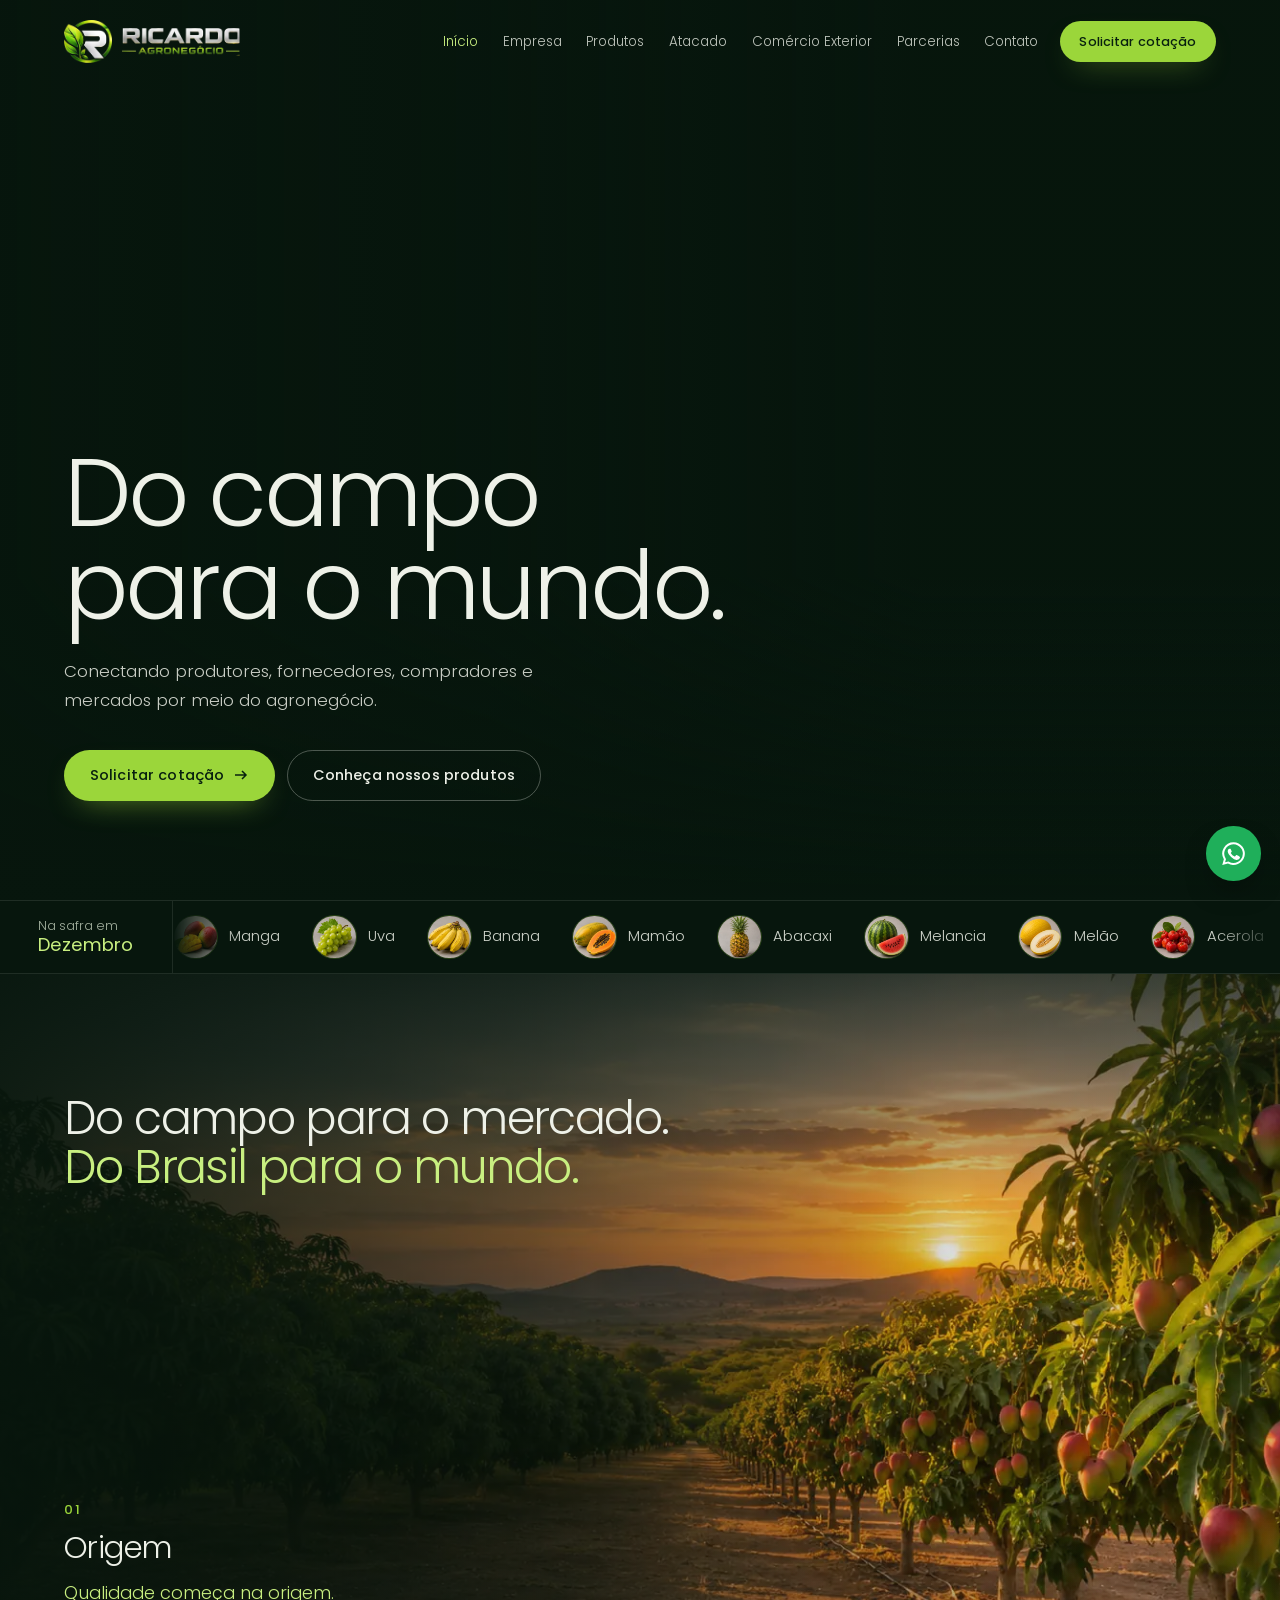
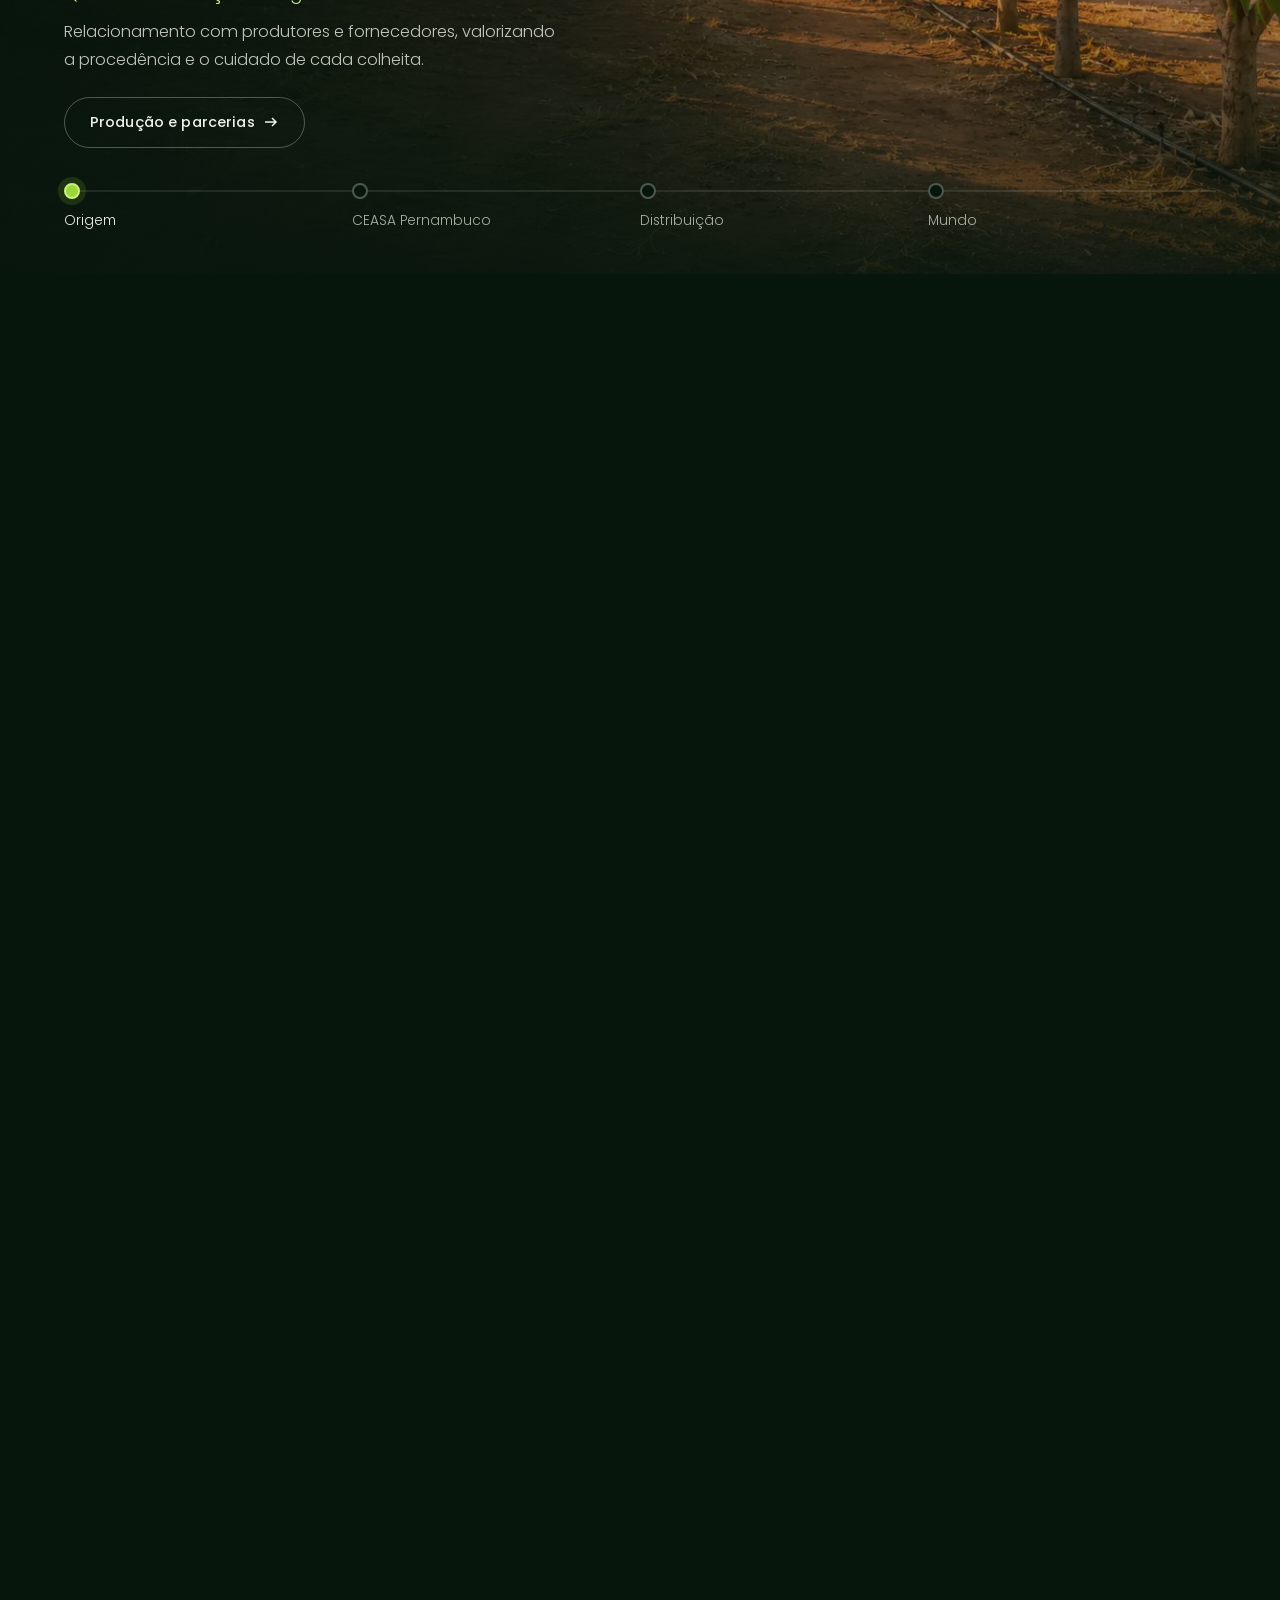
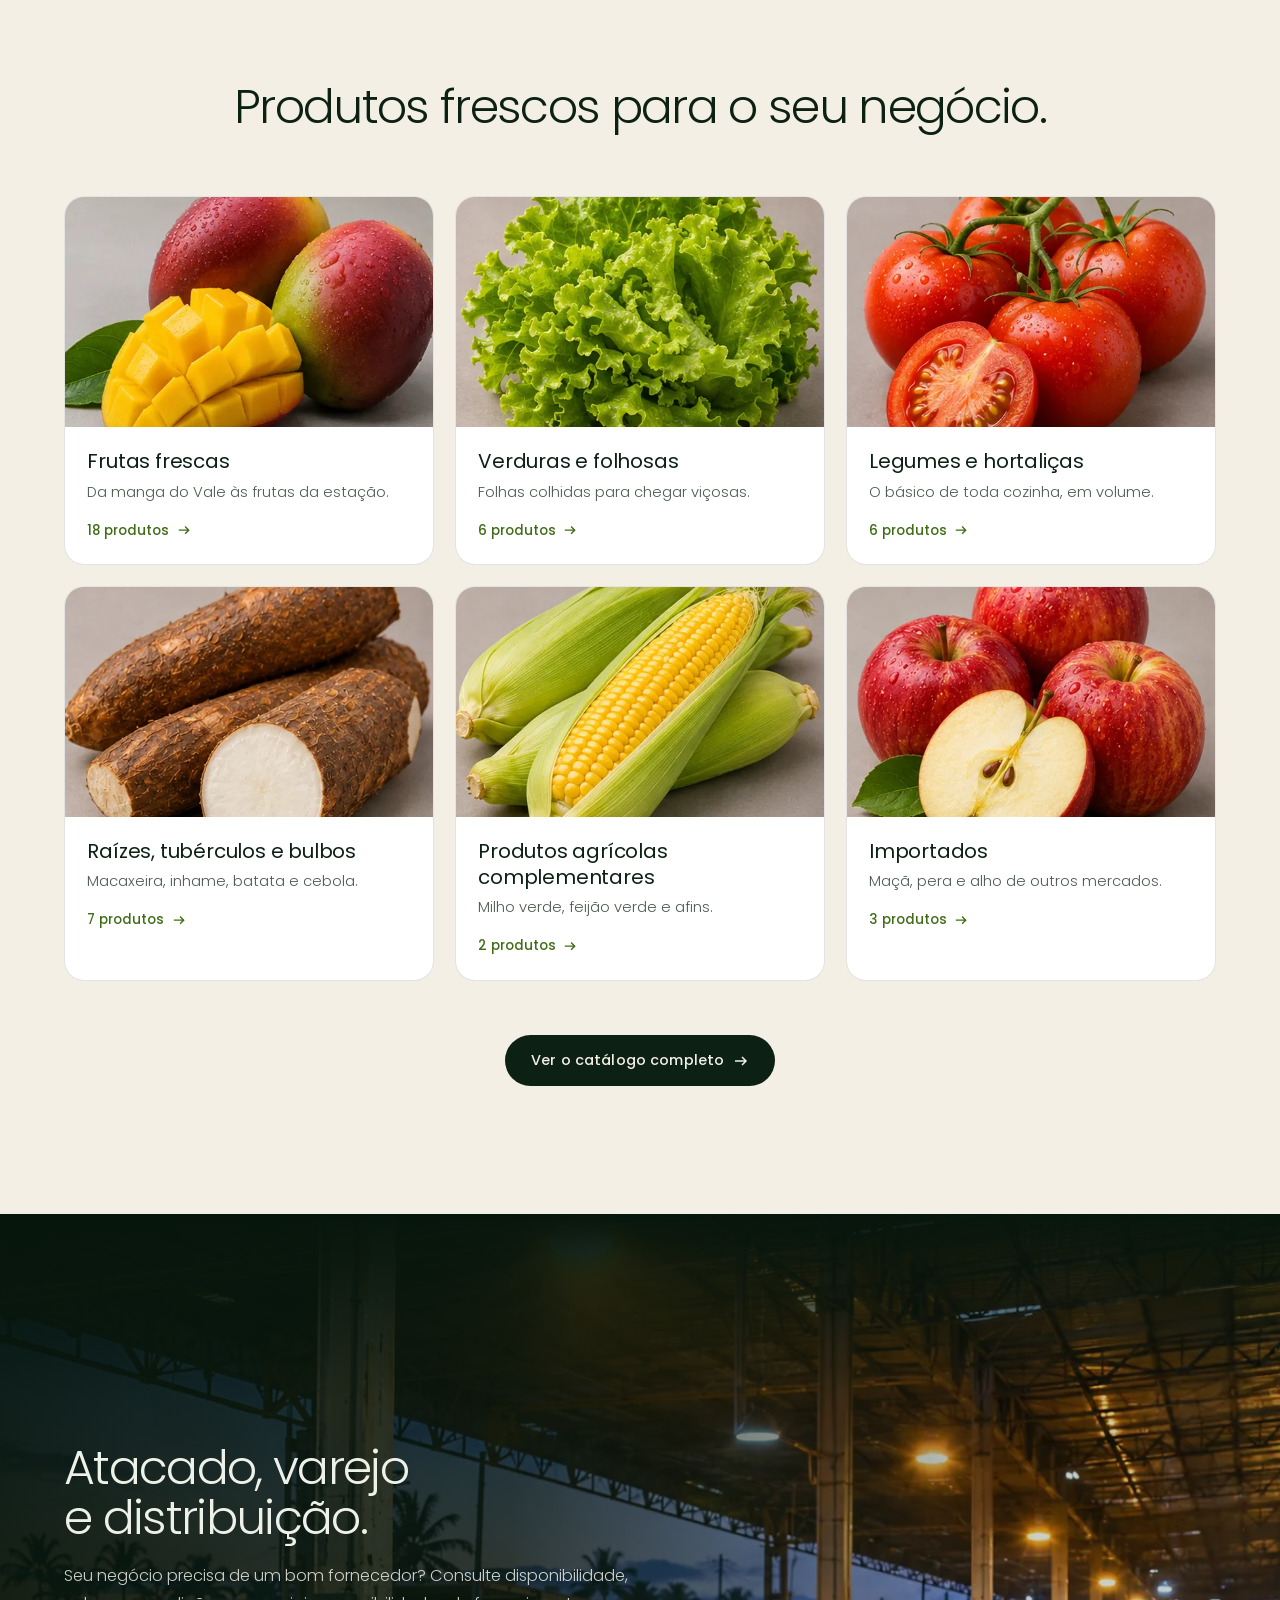
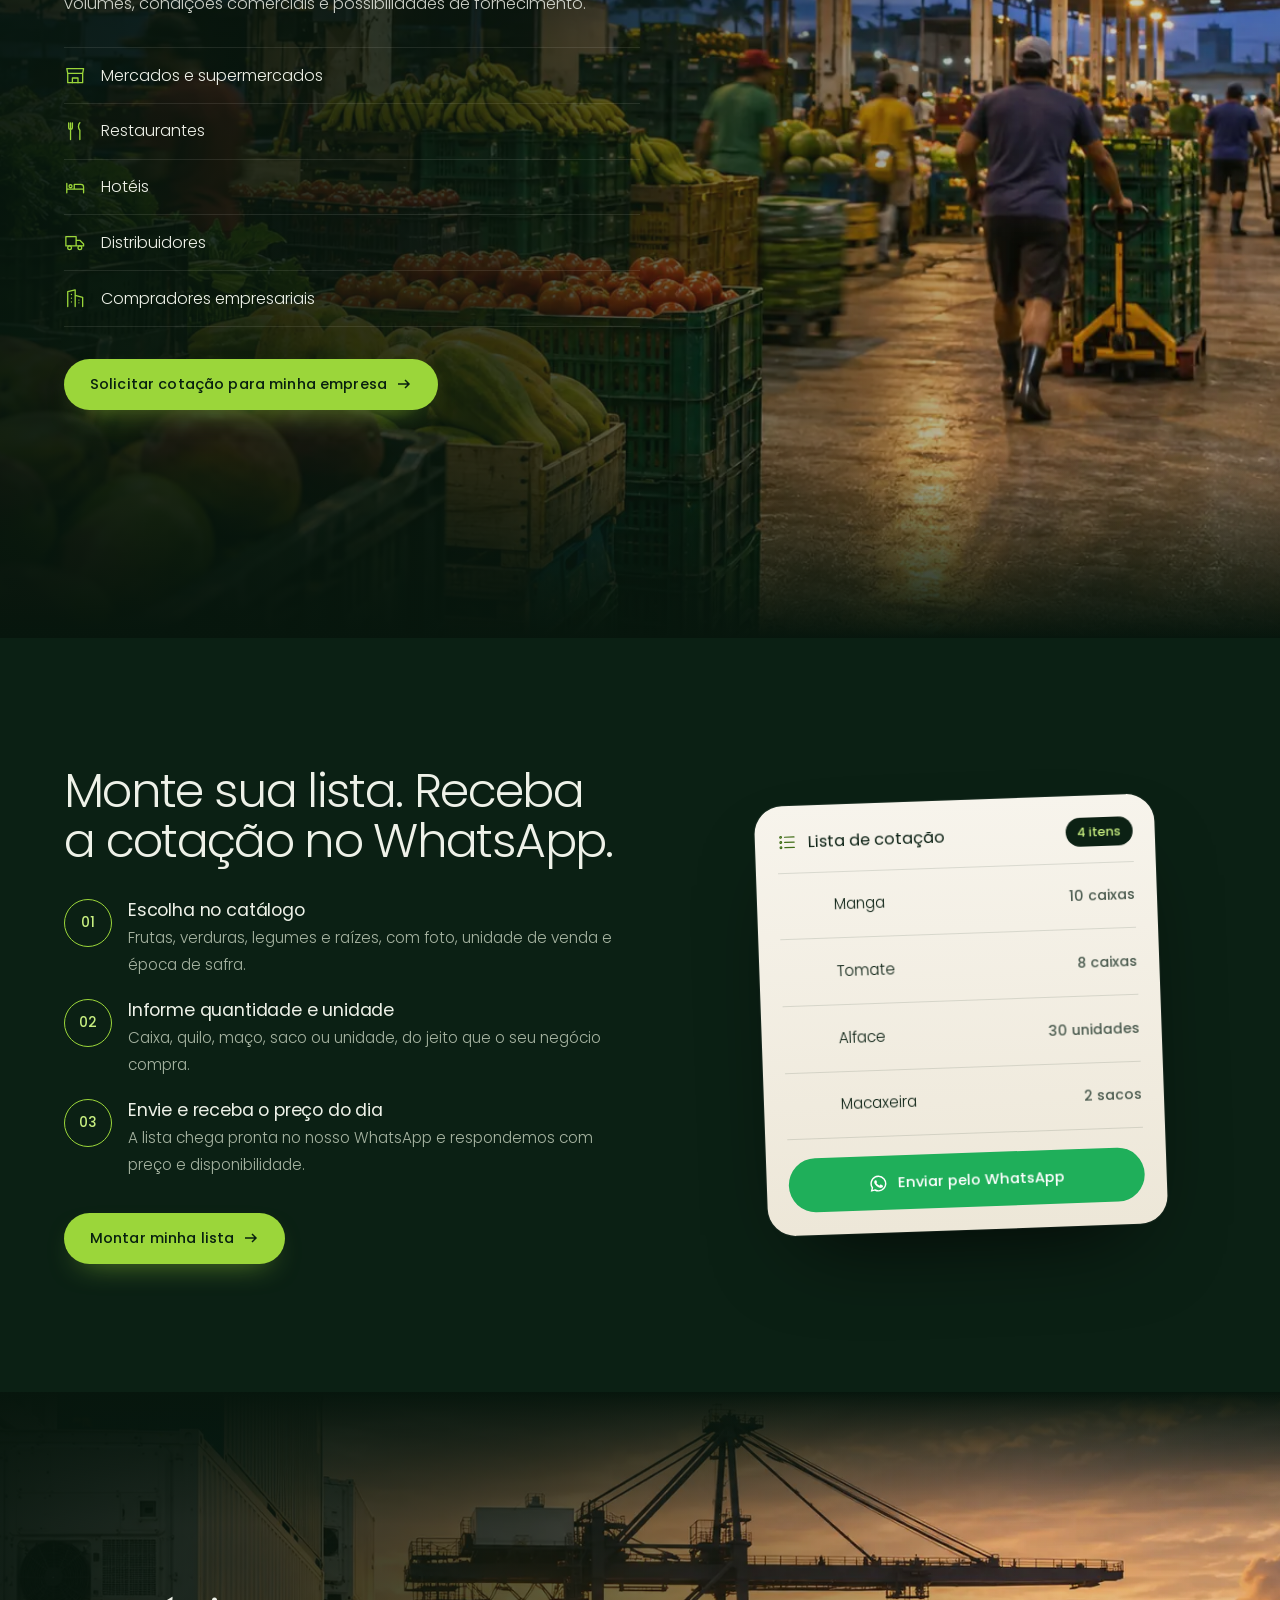
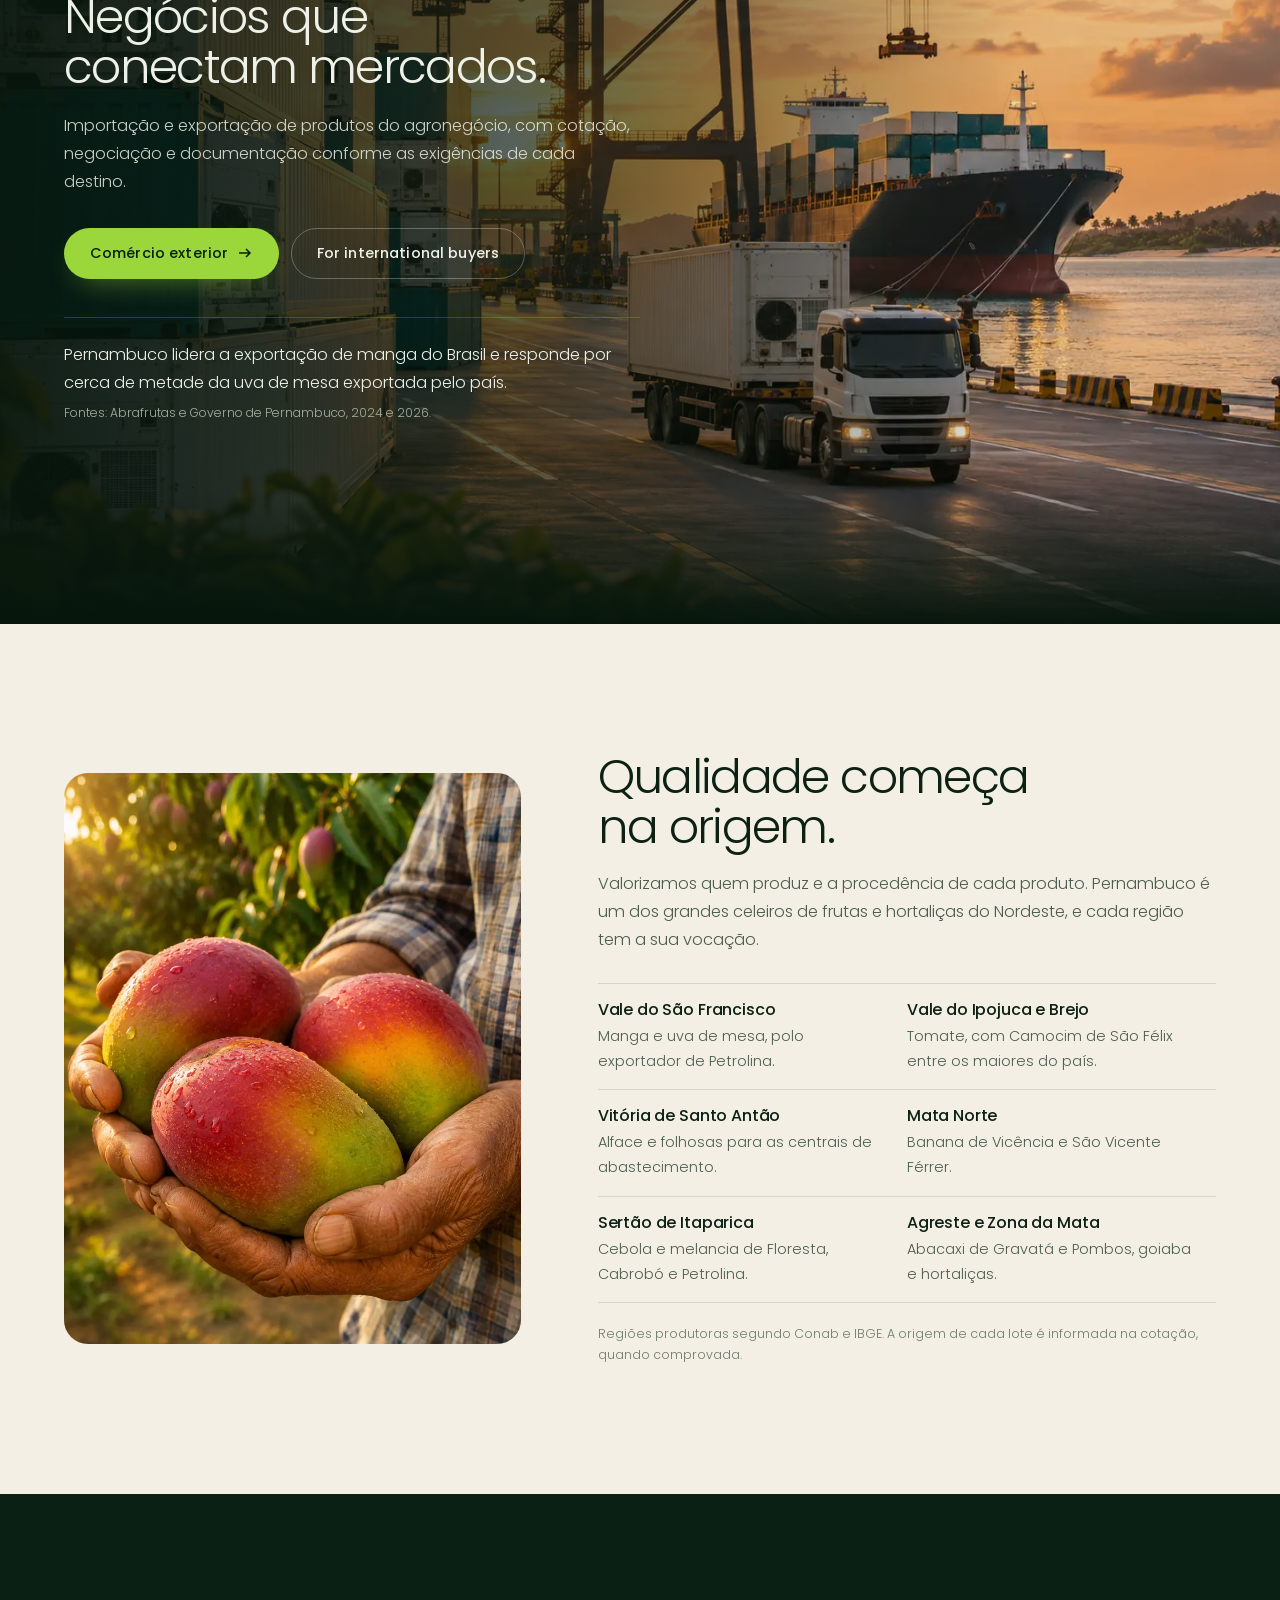
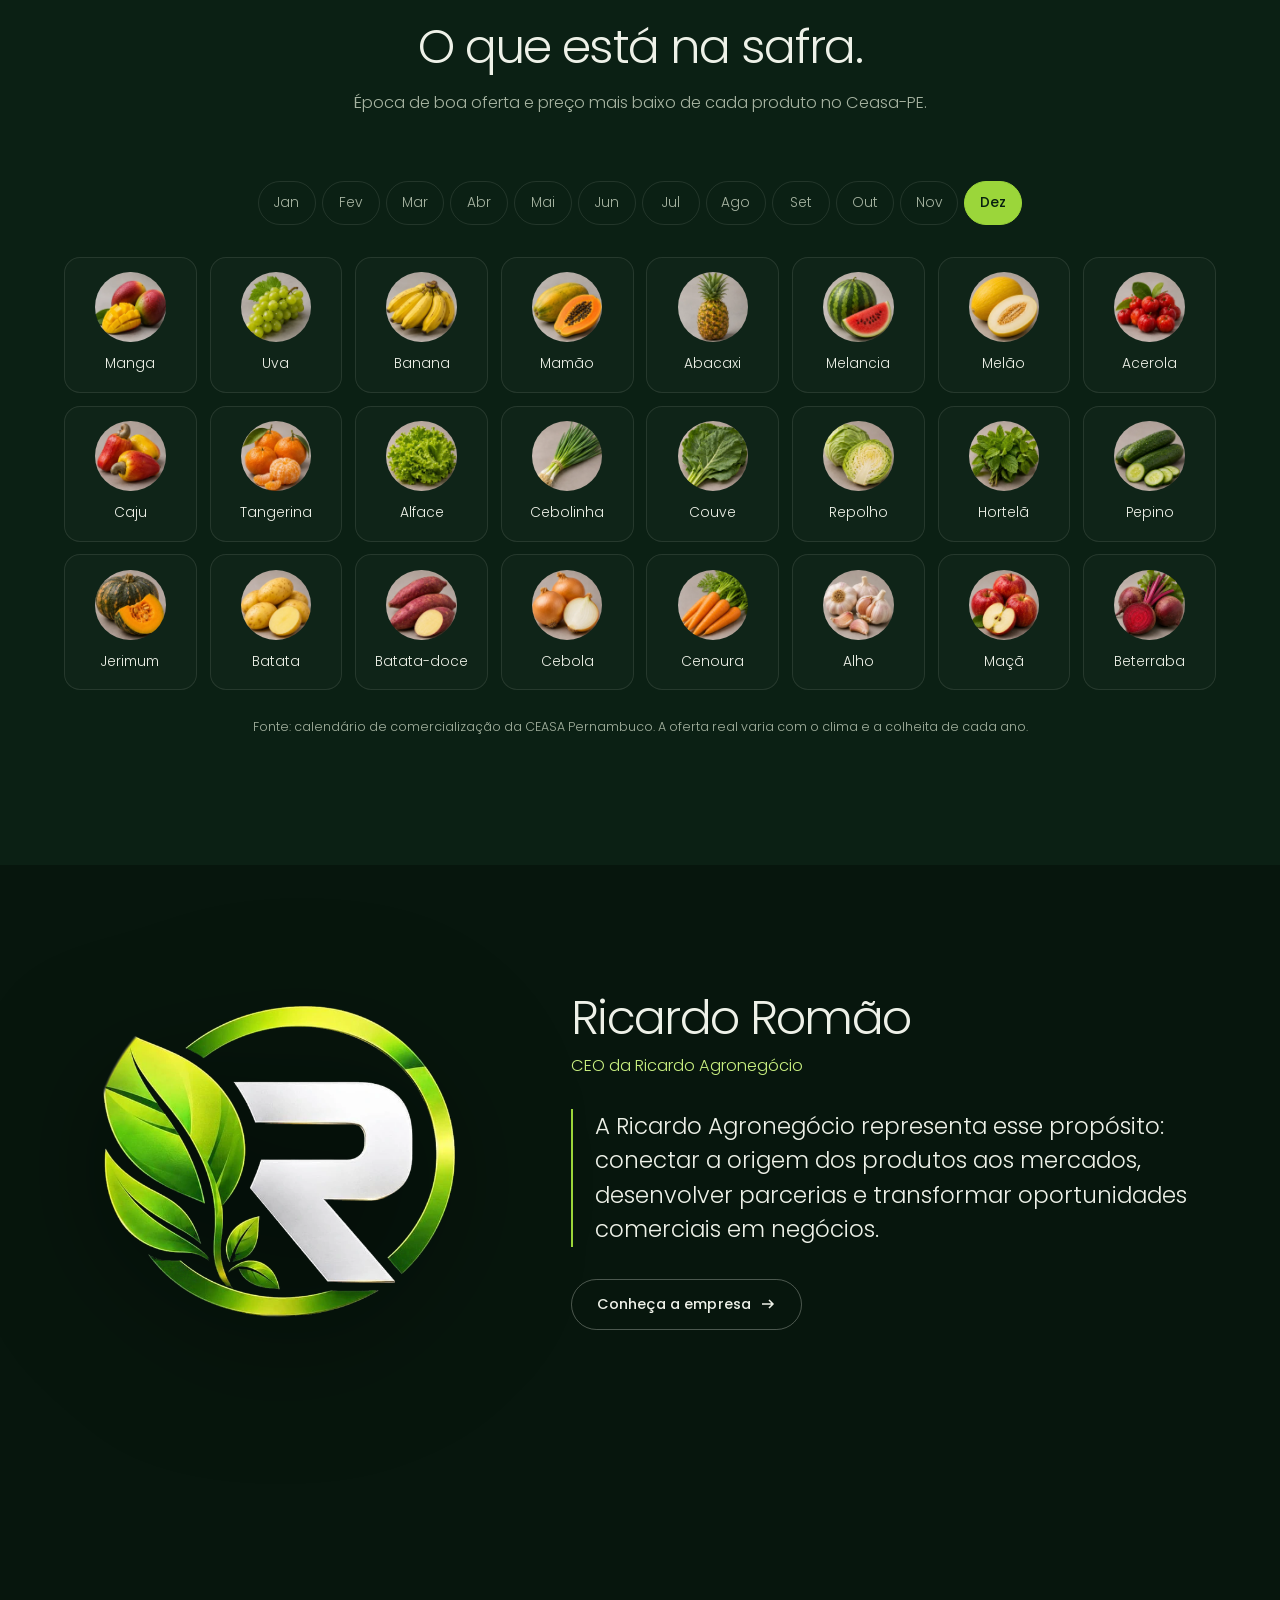
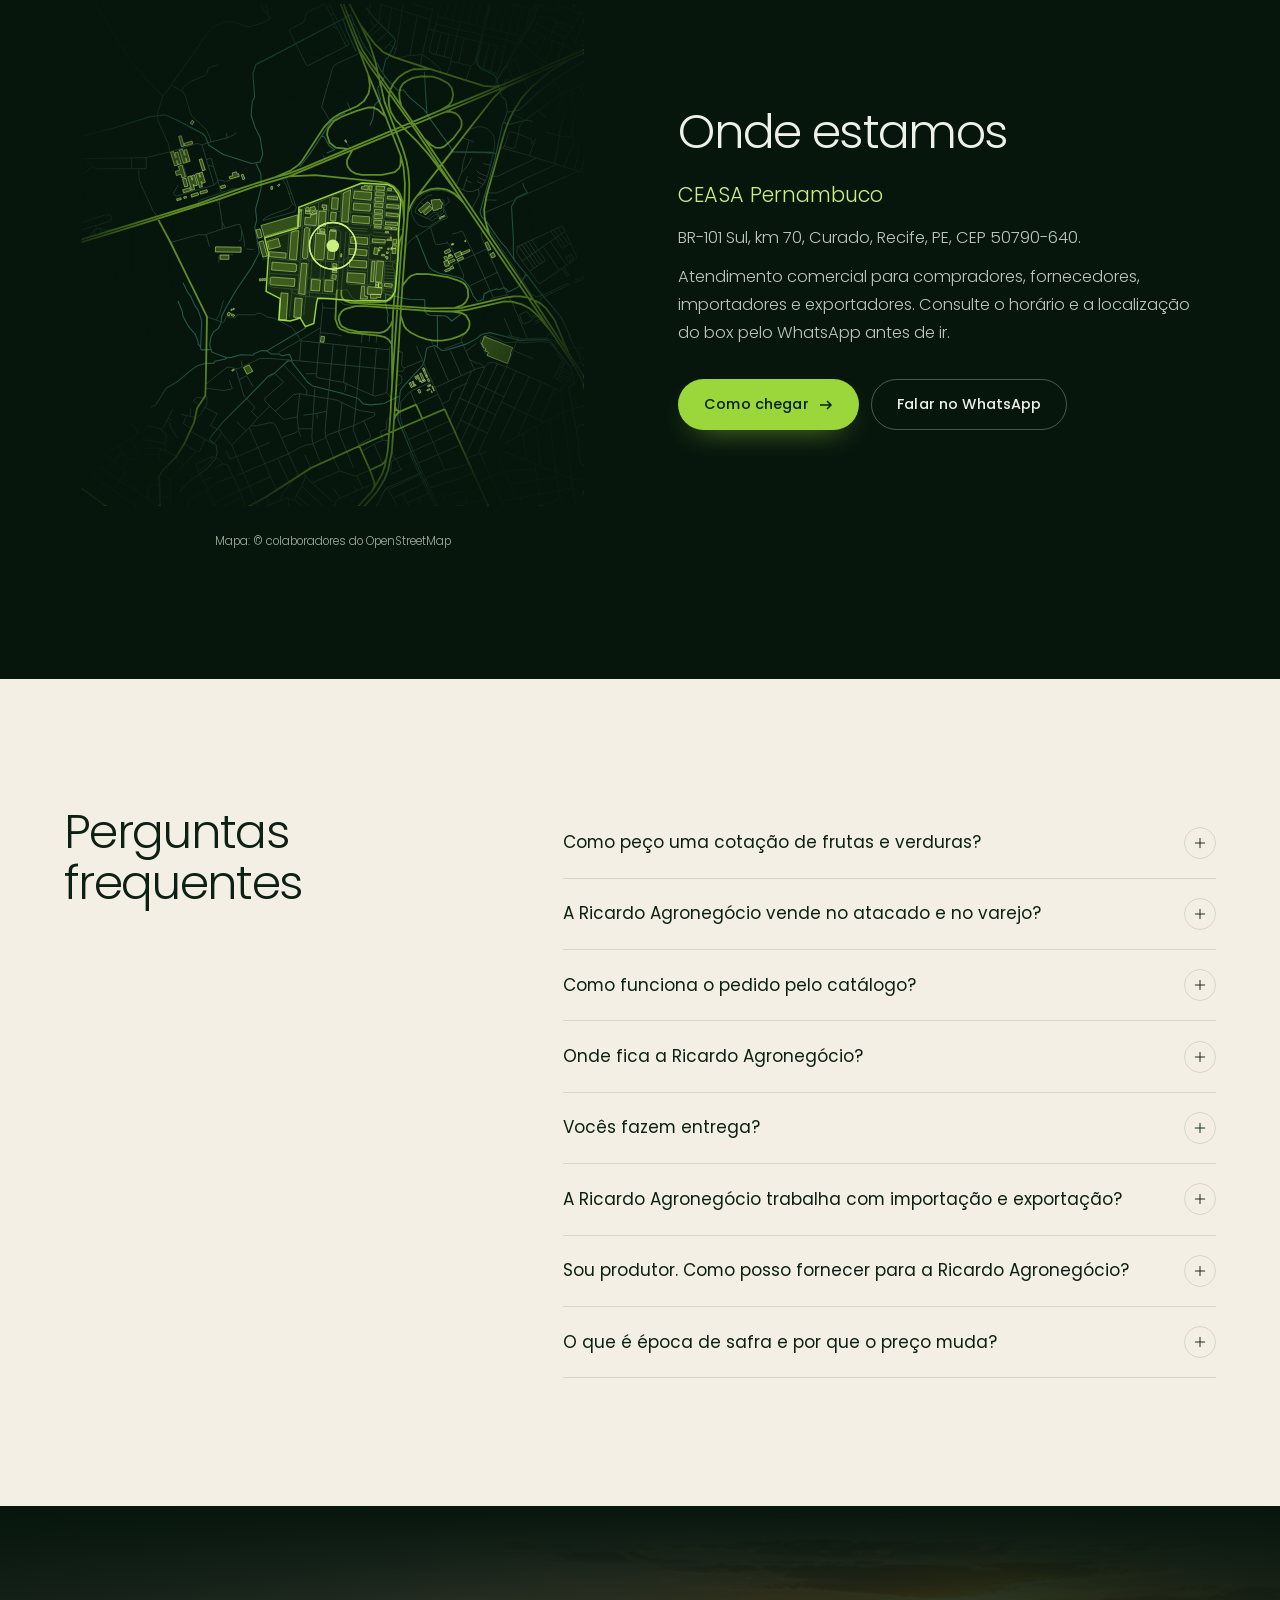
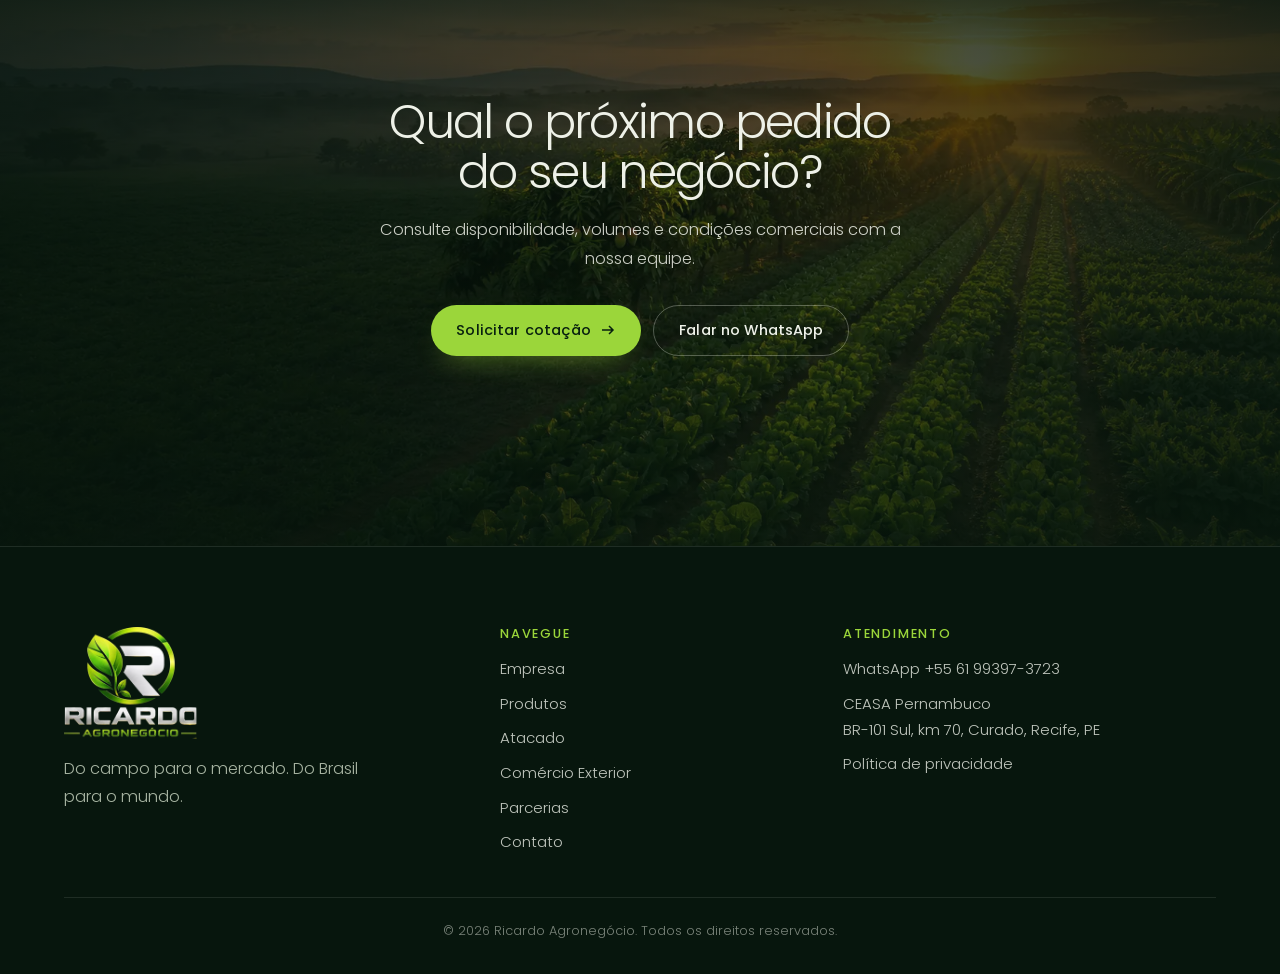
==== commit d95aff85: "feat: scene photos, quote list fixes and contrast Co-Authored-By: Claude Opus 5.5 <noreply@anthropic" ====
--- a/index.html
+++ b/index.html
@@ -17,7 +17,7 @@
 <link rel="preload" as="image" media="(min-width:761px)" imagesrcset="/assets/img/fotos/campo-1000.webp 1000w, /assets/img/fotos/campo-1672.webp 1672w" imagesizes="100vw" fetchpriority="high">
 <link rel="preload" as="image" media="(max-width:760px)" imagesrcset="/assets/img/fotos/campo-m-700.webp 700w, /assets/img/fotos/campo-m-1122.webp 1122w" imagesizes="100vw" fetchpriority="high">
 <script>document.documentElement.classList.add('js')</script>
-<style>@font-face{font-family:"Poppins";src:url(/assets/fonts/poppins-300.woff2) format("woff2");font-weight:300;font-display:swap}@font-face{font-family:"Poppins";src:url(/assets/fonts/poppins-400.woff2) format("woff2");font-weight:400;font-display:swap}@font-face{font-family:"Poppins";src:url(/assets/fonts/poppins-500.woff2) format("woff2");font-weight:500;font-display:swap}@font-face{font-family:"Sans Reserva";src:local("Arial");size-adjust:112.5%}:root{--bg:#07160D;--bg-2:#0B2014;--bg-3:#11301D;--fg:#EEF1E8;--muted:#A6B3A1;--verde:#9BD63A;--verde-2:#C8EF80;--verde-3:#5C9A22;--creme:#F3EFE4;--creme-2:#E8E1D0;--tinta:#0C2114;--tinta-2:#4C5C50;--linha:rgba(155,214,58,.24);--linha-2:rgba(238,241,232,.1);--linha-c:rgba(12,33,20,.12);--sans:"Poppins","Sans Reserva",Arial,sans-serif;--t-hero:clamp(3rem,7.4vw,7.4rem);--t-h2:clamp(2rem,3.7vw,3.5rem);--gutter:clamp(1.25rem,5vw,4rem);--maxw:1280px;--section-py:clamp(5rem,10vw,8.5rem);--ease:cubic-bezier(.2,.8,.3,1);--r:20px}*,*::before,*::after{box-sizing:border-box}html{-webkit-text-size-adjust:100%;scroll-padding-top:6rem}body{margin:0;background:var(--bg);color:var(--fg);font:300 1.02rem/1.72 var(--sans);-webkit-font-smoothing:antialiased;overflow-x:clip}img{display:block;max-width:100%;height:auto}a{color:inherit;text-decoration:none}button,input,select,textarea{font:inherit;color:inherit}h1,h2,h3,p,ul,ol,figure,dl,dd,blockquote{margin:0}h1,h2{font-weight:300;line-height:1.06;letter-spacing:-.035em;text-wrap:balance}h3{font-weight:400;font-size:1.15rem;line-height:1.3;letter-spacing:-.01em}.wrap{width:100%;max-width:var(--maxw);margin-inline:auto;padding-inline:var(--gutter)}:focus-visible{outline:2px solid var(--verde);outline-offset:3px;border-radius:4px}::selection{background:var(--verde);color:var(--bg)}.btn{display:inline-flex;align-items:center;justify-content:center;gap:.55rem;min-height:3.2rem;padding:.7rem 1.55rem;border-radius:999px;border:1px solid transparent;font:500 .9rem/1.2 var(--sans);letter-spacing:.01em;white-space:nowrap;cursor:pointer;transition:background-color .35s var(--ease),border-color .35s var(--ease),color .35s var(--ease),transform .35s var(--ease),box-shadow .35s var(--ease)}.btn svg{width:1rem;height:1rem;flex:none;transition:transform .35s var(--ease)}.btn:hover svg{transform:translateX(3px)}.btn:active{transform:scale(.98)}.btn--verde{background:var(--verde);color:#08200F;box-shadow:0 12px 30px -16px rgba(155,214,58,.75)}.btn--verde:hover{background:var(--verde-2)}.btn--linha{border-color:rgba(238,241,232,.3);color:var(--fg)}.btn--linha:hover{border-color:var(--verde);color:var(--verde-2)}.btn--escuro{background:var(--tinta);color:var(--creme)}.btn--escuro:hover{background:var(--bg-3)}.ctas{display:flex;flex-wrap:wrap;gap:.75rem}.top{position:fixed;inset:0 0 auto 0;z-index:60;transition:background-color .4s var(--ease),border-color .4s var(--ease)}.top.solid,.menu-open .top{background:rgba(7,22,13,.86);-webkit-backdrop-filter:blur(14px);backdrop-filter:blur(14px);border-bottom:1px solid var(--linha-2)}.top__in{display:flex;align-items:center;justify-content:space-between;gap:1.2rem;height:5.2rem}.marca{display:flex;align-items:center;gap:.65rem;flex:none}.marca__r{width:3rem;height:auto}.marca__nome{height:1.75rem;width:auto}.nav{display:flex;align-items:center;gap:.15rem}.nav a:not(.btn){padding:.5rem .7rem;font-size:.84rem;color:rgba(238,241,232,.8);transition:color .3s}.nav a:not(.btn):hover,.nav a[aria-current="page"]{color:var(--verde-2)}.nav .btn{min-height:2.6rem;padding:.5rem 1.15rem;font-size:.8rem;margin-left:.5rem}.burger{display:none;width:2.9rem;height:2.9rem;border-radius:50%;border:1px solid var(--linha);background:none;cursor:pointer;position:relative}.burger span{position:absolute;left:50%;width:1.1rem;height:1.5px;background:var(--verde-2);transform:translateX(-50%);transition:transform .35s var(--ease),top .35s var(--ease)}.burger span:first-child{top:42%}.burger span:last-child{top:58%}.menu-open .burger span:first-child{top:50%;transform:translateX(-50%) rotate(45deg)}.menu-open .burger span:last-child{top:50%;transform:translateX(-50%) rotate(-45deg)}.capa{position:relative;min-height:100svh;display:flex;align-items:flex-end;overflow:hidden;isolation:isolate}.capa__bg{position:absolute;inset:0;z-index:-1}.capa__bg img{width:100%;height:100%;object-fit:cover;object-position:60% 50%;transform:scale(1.06)}.capa__bg::after{content:"";position:absolute;inset:0;background:linear-gradient(90deg,rgba(7,22,13,.88) 0%,rgba(7,22,13,.6) 38%,rgba(7,22,13,.08) 72%),linear-gradient(0deg,var(--bg) 0%,rgba(7,22,13,0) 36%)}.capa__txt{max-width:58rem;padding-block:9rem clamp(4rem,11vh,6.5rem)}.capa h1{font-size:var(--t-hero);line-height:.98}.capa p{margin-top:1.5rem;max-width:32rem;font-size:clamp(1.05rem,1.3vw,1.22rem);color:rgba(238,241,232,.84)}.capa .ctas{margin-top:2.2rem}.safra{display:flex;align-items:stretch;border-block:1px solid var(--linha-2);background:var(--bg)}.safra__rot{flex:none;display:flex;flex-direction:column;justify-content:center;padding:1rem clamp(1.2rem,3vw,2.4rem);border-right:1px solid var(--linha-2);line-height:1.25}.safra__rot span{font-size:.78rem;color:var(--muted)}.safra__rot b{font-weight:400;font-size:1.15rem;color:var(--verde-2);text-transform:capitalize}.safra__trilho{flex:1;overflow:hidden;-webkit-mask:linear-gradient(90deg,transparent,#000 6%,#000 94%,transparent);mask:linear-gradient(90deg,transparent,#000 6%,#000 94%,transparent)}.safra__t{display:flex;width:max-content;animation:corre 60s linear infinite}.safra__t:hover{animation-play-state:paused}.safra__item{flex:none;display:flex;align-items:center;gap:.7rem;margin-right:2rem;padding-block:.85rem;font-size:.92rem;color:rgba(238,241,232,.86);transition:color .3s}.safra__item img{width:2.8rem;height:2.8rem;border-radius:50%;object-fit:cover;border:1px solid var(--linha)}.safra__item:hover{color:var(--verde-2)}@keyframes corre{to{transform:translate3d(-50%,0,0)}}.perc{position:relative;background:var(--bg)}.js .perc{height:420vh}.perc__palco{position:sticky;top:0;height:100svh;overflow:hidden;isolation:isolate}.perc__fotos{position:absolute;inset:0;z-index:-1}.perc__foto{position:absolute;inset:0;opacity:0;transition:opacity 1.1s var(--ease)}.perc__foto.on{opacity:1}.perc__foto img{width:100%;height:100%;object-fit:cover;transform:scale(1.08);transition:transform 6s linear}.perc__foto.on img{transform:scale(1)}.perc__fotos::after{content:"";position:absolute;inset:0;background:linear-gradient(90deg,rgba(7,22,13,.9) 0%,rgba(7,22,13,.55) 42%,rgba(7,22,13,.12) 75%),linear-gradient(0deg,rgba(7,22,13,.85) 0%,rgba(7,22,13,0) 40%),linear-gradient(180deg,rgba(7,22,13,.7) 0%,rgba(7,22,13,0) 25%)}.perc__in{height:100%;display:grid;grid-template-rows:auto 1fr auto;padding-block:7.5rem 2.6rem}.perc__titulo{font-size:clamp(2rem,3.6vw,3.4rem);max-width:40rem}.perc__titulo span{color:var(--verde-2)}.perc__etapas{position:relative;align-self:end;max-width:31rem;min-height:17rem}.perc__etapa{position:absolute;inset:auto 0 0 0;opacity:0;transform:translate3d(0,24px,0);transition:opacity .7s var(--ease),transform .9s var(--ease);pointer-events:none}.perc__etapa.on{opacity:1;transform:none;pointer-events:auto}.perc__m{display:none}.perc__n{font-size:.82rem;font-weight:500;letter-spacing:.18em;color:var(--verde)}.perc__etapa h3{margin-top:.4rem;font-size:clamp(1.6rem,2.4vw,2.2rem);font-weight:300;letter-spacing:-.02em}.perc__frase{margin-top:.6rem;font-size:1.12rem;color:var(--verde-2)}.perc__etapa p:not(.perc__n):not(.perc__frase){margin-top:.6rem;color:rgba(238,241,232,.8)}.perc__etapa .btn{margin-top:1.4rem}.perc__trilha{position:relative;display:grid;grid-template-columns:repeat(4,1fr);margin:2.2rem 0 0;padding:0;list-style:none}.perc__trilha i{position:absolute;left:0;right:0;top:.45rem;height:2px;background:var(--linha-2)}.perc__trilha i b{position:absolute;inset:0;background:linear-gradient(90deg,var(--verde-3),var(--verde-2));transform-origin:left;transform:scaleX(var(--p,0))}.perc__trilha li{position:relative;padding-top:1.6rem;font-size:.86rem;color:var(--muted);transition:color .5s}.perc__trilha li span{position:absolute;left:0;top:0;width:1rem;height:1rem;border-radius:50%;background:var(--bg);border:2px solid rgba(238,241,232,.3);transition:background-color .5s,border-color .5s,box-shadow .5s}.perc__trilha li.on{color:var(--fg)}.perc__trilha li.on span{background:var(--verde);border-color:var(--verde-2);box-shadow:0 0 0 6px rgba(155,214,58,.15)}.sec{position:relative;padding-block:var(--section-py)}.sec--creme{background:var(--creme);color:var(--tinta)}.sec--escuro2{background:var(--bg-2)}.cab{max-width:52rem;margin:0 auto clamp(2.6rem,5vw,4rem);text-align:center}.cab h2{font-size:var(--t-h2)}.cab p{margin:1.1rem auto 0;max-width:40rem;color:var(--muted)}.sec--creme .cab p,.sec--creme p{color:var(--tinta-2)}.fim{display:flex;justify-content:center;margin-top:clamp(2.4rem,5vw,3.4rem)}.cats{display:grid;grid-template-columns:repeat(3,1fr);gap:clamp(.9rem,1.6vw,1.3rem)}.cat{display:flex;flex-direction:column;border-radius:var(--r);overflow:hidden;background:#fff;border:1px solid var(--linha-c);transition:transform .5s var(--ease),box-shadow .5s var(--ease)}.cat__foto{aspect-ratio:16/10;overflow:hidden;background:#E6E3DD}.cat__foto img{width:100%;height:100%;object-fit:cover;transition:transform .9s var(--ease)}.cat__txt{display:flex;flex-direction:column;gap:.35rem;padding:1.3rem 1.4rem 1.4rem}.cat h3{font-size:1.25rem}.cat p{font-size:.92rem;color:var(--tinta-2)}.cat__n{display:inline-flex;align-items:center;gap:.45rem;margin-top:.5rem;font-size:.84rem;font-weight:500;color:var(--verde-3)}.cat__n svg{width:.9rem;height:.9rem}.cat:hover{transform:translateY(-5px);box-shadow:0 30px 60px -30px rgba(12,33,20,.35)}.cat:hover .cat__foto img{transform:scale(1.06)}.atac{overflow:clip;isolation:isolate}.atac__bg{position:absolute;inset:0;z-index:-1}.atac__bg img{width:100%;height:100%;object-fit:cover}.atac__bg::after{content:"";position:absolute;inset:0;background:linear-gradient(90deg,rgba(7,22,13,.94) 0%,rgba(7,22,13,.78) 40%,rgba(7,22,13,.2) 80%),linear-gradient(180deg,var(--bg) 0%,rgba(7,22,13,0) 18%,rgba(7,22,13,0) 82%,var(--bg) 100%)}.atac__in{min-height:min(48rem,92svh);display:flex;align-items:center}.atac__txt{max-width:36rem}.atac h2{font-size:var(--t-h2)}.atac p{margin-top:1.2rem;color:rgba(238,241,232,.84)}.compradores{display:grid;grid-template-columns:1fr;margin:1.8rem 0 2rem;padding:0;list-style:none;border-top:1px solid var(--linha-2)}.compradores li{display:flex;align-items:center;gap:.9rem;padding:.85rem 0;border-bottom:1px solid var(--linha-2);font-size:1rem}.compradores svg{width:1.4rem;height:1.4rem;flex:none;color:var(--verde)}.loja{display:grid;grid-template-columns:1.05fr .95fr;gap:clamp(2rem,6vw,5rem);align-items:center}.loja h2{font-size:var(--t-h2)}.passos{display:grid;gap:1.3rem;margin:2rem 0 2.2rem;padding:0;list-style:none}.passos li{display:grid;grid-template-columns:3rem 1fr;gap:1rem;align-items:start}.passos b{display:grid;place-items:center;width:3rem;height:3rem;border-radius:50%;border:1px solid var(--verde);color:var(--verde-2);font-weight:500;font-size:.85rem}.passos h3{font-size:1.1rem}.passos p{margin-top:.25rem;font-size:.95rem;color:var(--muted)}.passos--claro b{border-color:var(--verde-3);color:var(--verde-3)}.passos--claro p{color:var(--tinta-2)}.demo{max-width:25rem;margin-inline:auto;border-radius:28px;padding:1.4rem;background:linear-gradient(180deg,#F7F4EC,#EDE7D8);color:var(--tinta);box-shadow:0 40px 90px -40px rgba(0,0,0,.8),0 0 0 1px rgba(255,255,255,.06);transform:rotate(-2deg)}.demo__topo{display:flex;align-items:center;gap:.6rem;padding-bottom:1rem;border-bottom:1px solid var(--linha-c);font-weight:400}.demo__topo svg{width:1.3rem;height:1.3rem;color:var(--verde-3)}.demo__topo b{margin-left:auto;font-weight:500;font-size:.8rem;padding:.2rem .7rem;border-radius:999px;background:var(--tinta);color:var(--verde-2)}.demo__itens{margin:0;padding:0;list-style:none}.demo__itens li{display:grid;grid-template-columns:2.6rem 1fr auto;gap:.8rem;align-items:center;padding:.75rem 0;border-bottom:1px solid var(--linha-c);font-size:.95rem}.demo__itens img{width:2.6rem;height:2.6rem;border-radius:10px;object-fit:cover}.demo__itens b{font-weight:500;font-size:.88rem;color:var(--tinta-2)}.demo__btn{display:flex;align-items:center;justify-content:center;gap:.6rem;margin-top:1.2rem;padding:.9rem;border-radius:999px;background:#1FAF5A;color:#fff;font-weight:500;font-size:.92rem}.demo__btn svg{width:1.2rem;height:1.2rem}.mundo{position:relative;min-height:min(52rem,100svh);display:flex;align-items:center;overflow:clip;isolation:isolate;padding-block:var(--section-py)}.mundo__bg{position:absolute;inset:0;z-index:-1}.mundo__bg img{width:100%;height:100%;object-fit:cover;object-position:60% 50%}.mundo__bg::after{content:"";position:absolute;inset:0;background:linear-gradient(90deg,rgba(7,22,13,.92) 0%,rgba(7,22,13,.66) 42%,rgba(7,22,13,.1) 80%),linear-gradient(180deg,var(--bg) 0%,rgba(7,22,13,0) 16%,rgba(7,22,13,0) 84%,var(--bg) 100%)}.mundo__txt{max-width:36rem}.mundo h2{font-size:var(--t-h2)}.mundo p{margin-top:1.2rem;color:rgba(238,241,232,.84)}.mundo .ctas{margin-top:2rem}.mundo__dado{margin-top:2.4rem!important;padding-top:1.4rem;border-top:1px solid var(--linha);font-size:1.02rem;color:var(--fg)!important}.mundo__dado small{display:block;margin-top:.4rem;font-size:.76rem;color:var(--muted)}.origem__topo{display:grid;grid-template-columns:.85fr 1.15fr;gap:clamp(2rem,6vw,5rem);align-items:center}.origem__foto{border-radius:24px;overflow:hidden;aspect-ratio:4/5;background:var(--creme-2)}.origem__foto img{width:100%;height:100%;object-fit:cover}.origem h2{font-size:var(--t-h2)}.origem__txt>p{margin-top:1.1rem}.origens{display:grid;grid-template-columns:repeat(2,1fr);gap:0;margin:1.8rem 0 0;padding:0;list-style:none;border-top:1px solid var(--linha-c)}.origens li{padding:1rem 1rem 1rem 0;border-bottom:1px solid var(--linha-c)}.origens li:nth-child(odd){padding-right:1.4rem}.origens h3{font-size:1rem;font-weight:500;color:var(--tinta)}.origens p{margin-top:.2rem;font-size:.9rem}.origens--grade{grid-template-columns:repeat(3,1fr);column-gap:2rem}.origem__fonte{margin-top:1.2rem!important;font-size:.78rem;opacity:.8}.cal{background:var(--bg-2)}.cal__abas{display:flex;justify-content:center;gap:.4rem;flex-wrap:wrap;margin-bottom:2rem}.cal__abas button{min-width:3.6rem;padding:.55rem .9rem;border-radius:999px;border:1px solid var(--linha-2);background:none;cursor:pointer;font-size:.86rem;text-transform:capitalize;color:var(--muted);transition:all .3s var(--ease)}.cal__abas button:hover{border-color:var(--verde);color:var(--fg)}.cal__abas button[aria-selected="true"]{background:var(--verde);border-color:var(--verde);color:#08200F;font-weight:500}.cal__grade{display:grid;grid-template-columns:repeat(auto-fill,minmax(7.4rem,1fr));gap:.8rem;min-height:9rem}.cal__item{display:flex;flex-direction:column;align-items:center;gap:.6rem;padding:.9rem .6rem 1rem;border-radius:16px;border:1px solid var(--linha-2);background:rgba(255,255,255,.02);text-align:center;font-size:.86rem;transition:border-color .3s,transform .4s var(--ease);animation:surge .5s var(--ease) both}.cal__item img{width:4.4rem;height:4.4rem;border-radius:50%;object-fit:cover}.cal__item:hover{border-color:var(--verde);transform:translateY(-3px)}.cal__fonte{margin-top:1.6rem;text-align:center;font-size:.78rem;color:var(--muted)}@keyframes surge{from{opacity:0;transform:translateY(8px)}}.lider__in{display:grid;grid-template-columns:.8fr 1.2fr;gap:clamp(2rem,6vw,5rem);align-items:center}.lider__marca{width:min(100%,22rem);margin-inline:auto;filter:drop-shadow(0 30px 60px rgba(0,0,0,.5))}.lider h2{font-size:var(--t-h2)}.lider__cargo{margin-top:.5rem;color:var(--verde-2)}.lider__txt>p:not(.lider__cargo){margin-top:1rem;color:rgba(238,241,232,.82)}.lider blockquote{margin-top:1.8rem;padding-left:1.4rem;border-left:2px solid var(--verde);font-size:clamp(1.2rem,1.8vw,1.55rem);line-height:1.5;font-weight:300}.lider .ctas{margin-top:2rem}.onde__grid{display:grid;grid-template-columns:1fr 1fr;gap:clamp(2rem,6vw,5rem);align-items:center}.onde__mapa svg{width:100%;height:auto;display:block}.onde__credito{margin-top:.5rem;font-size:.72rem;color:var(--muted);text-align:center}.m-agua{fill:none;stroke:#245a4a;stroke-width:1.2}.m-rua{fill:none;stroke:#2f4d38;stroke-width:.8}.m-via{fill:none;stroke:#7FB52E;stroke-width:2;opacity:.75}.m-area{fill:rgba(155,214,58,.1);stroke:var(--verde);stroke-width:1.6}.m-galpao{fill:rgba(155,214,58,.3);stroke:var(--verde-2);stroke-width:.6}.m-pino circle{fill:var(--verde-2)}.m-pulso{fill:none!important;stroke:var(--verde-2);stroke-width:1.5;transform-origin:center;transform-box:fill-box;animation:pulso 2.6s var(--ease) infinite}.m-pulso+.m-pulso{animation-delay:1.3s}@keyframes pulso{from{transform:scale(.3);opacity:1}to{transform:scale(2.2);opacity:0}}.onde h2{font-size:var(--t-h2)}.onde__lugar{margin-top:1.2rem;font-size:1.3rem;color:var(--verde-2)}.onde__txt p:not(.onde__lugar){margin-top:.7rem;color:rgba(238,241,232,.8)}.onde .ctas{margin-top:2rem}.faq{display:grid;grid-template-columns:.8fr 1.2fr;gap:clamp(2rem,5vw,4rem);align-items:start}.faq__cab{position:sticky;top:7rem}.faq h2{font-size:var(--t-h2)}.faq__item{border-bottom:1px solid var(--linha-c)}.faq__item summary{display:flex;justify-content:space-between;align-items:center;gap:1rem;padding:1.2rem 0;cursor:pointer;list-style:none;font-size:1.06rem;font-weight:400}.faq__item summary::-webkit-details-marker{display:none}.faq__item summary span{flex:none;display:grid;place-items:center;width:2rem;height:2rem;border-radius:50%;border:1px solid var(--linha-c);transition:transform .4s var(--ease),background-color .3s}.faq__item summary svg{width:1rem;height:1rem}.faq__item[open] summary span{transform:rotate(45deg);background:var(--tinta);color:var(--creme)}.faq__item p{padding:0 3rem 1.3rem 0}.final{position:relative;min-height:min(40rem,86svh);display:flex;align-items:center;justify-content:center;text-align:center;overflow:clip;isolation:isolate;padding-block:var(--section-py)}.final__bg{position:absolute;inset:0;z-index:-1}.final__bg img{width:100%;height:100%;object-fit:cover}.final__bg::after{content:"";position:absolute;inset:0;background:radial-gradient(70% 70% at 50% 50%,rgba(7,22,13,.55),rgba(7,22,13,.9)),linear-gradient(180deg,var(--bg) 0%,rgba(7,22,13,0) 22%)}.final__txt{max-width:44rem;margin-inline:auto}.final h2{font-size:var(--t-h2)}.final p{margin:1.2rem auto 0;max-width:34rem;color:rgba(238,241,232,.84)}.final .ctas{justify-content:center;margin-top:2rem}.rod{padding-block:clamp(3.5rem,7vw,5rem) 2rem;border-top:1px solid var(--linha-2);background:var(--bg)}.rod__grid{display:grid;grid-template-columns:1.3fr 1fr 1.2fr;gap:2rem}.rod__marca img{height:7rem;width:auto}.rod__frase{margin-top:1rem;color:var(--muted);max-width:20rem}.rod__col{display:flex;flex-direction:column;gap:.55rem}.rod__col h2{font-size:.8rem;font-weight:500;letter-spacing:.14em;text-transform:uppercase;color:var(--verde);margin-bottom:.4rem}.rod__col a{font-size:.94rem;color:rgba(238,241,232,.8);transition:color .3s}.rod__col a:hover{color:var(--verde-2)}.rod__fim{margin-top:2.6rem;padding-top:1.4rem;border-top:1px solid var(--linha-2);font-size:.8rem;color:rgba(238,241,232,.5);text-align:center}.zap{position:fixed;right:1.2rem;bottom:1.2rem;z-index:50;width:3.4rem;height:3.4rem;border-radius:50%;display:grid;place-items:center;background:#1FAF5A;color:#fff;box-shadow:0 14px 30px -12px rgba(0,0,0,.6);transition:transform .35s var(--ease)}.zap:hover{transform:scale(1.07)}.zap svg{width:1.7rem;height:1.7rem}.pagtopo{position:relative;min-height:66svh;display:flex;align-items:flex-end;overflow:hidden;isolation:isolate;padding-block:9rem clamp(3rem,7vw,5rem)}.pagtopo__bg{position:absolute;inset:0;z-index:-1}.pagtopo__bg img{width:100%;height:100%;object-fit:cover}.pagtopo__bg::after{content:"";position:absolute;inset:0;background:linear-gradient(90deg,rgba(7,22,13,.9) 0%,rgba(7,22,13,.55) 50%,rgba(7,22,13,.2) 100%),linear-gradient(0deg,var(--bg) 0%,rgba(7,22,13,0) 45%)}.pagtopo__txt{max-width:50rem}.pagtopo h1{font-size:clamp(2.6rem,5.4vw,5.2rem)}.pagtopo p{margin-top:1.3rem;max-width:38rem;font-size:clamp(1.02rem,1.2vw,1.15rem);color:rgba(238,241,232,.84)}.pagtopo .ctas{margin-top:2rem}.par{display:grid;grid-template-columns:.85fr 1.15fr;gap:clamp(2rem,6vw,5rem);align-items:start}.par__cab{position:sticky;top:7rem}.par h2{font-size:var(--t-h2)}.texto p{font-size:clamp(1.05rem,1.25vw,1.18rem);line-height:1.8;color:rgba(238,241,232,.86)}.sec--creme .texto p{color:var(--tinta-2)}.texto p+p{margin-top:1.2rem}.texto--pag{max-width:46rem}.texto--pag h2{font-size:clamp(1.35rem,2vw,1.8rem);margin:2.4rem 0 .8rem}.dims{display:grid;grid-template-columns:repeat(5,1fr);gap:.8rem;margin:0;padding:0;list-style:none}.dims li{display:flex;flex-direction:column;gap:1rem;padding:1.4rem 1.2rem 1.5rem;border-radius:18px;border:1px solid var(--linha-2);background:linear-gradient(180deg,rgba(155,214,58,.06),transparent 70%)}.dims b{font-weight:500;font-size:.82rem;letter-spacing:.14em;color:var(--verde)}.dims span{font-size:1rem;line-height:1.45}.mv{display:grid;grid-template-columns:1fr 1fr;gap:clamp(1.5rem,4vw,3rem)}.mv__item{padding:clamp(1.8rem,3.5vw,2.8rem);border-radius:24px;background:#fff;border:1px solid var(--linha-c)}.mv__item h2{font-size:clamp(1.6rem,2.6vw,2.3rem);color:var(--tinta)}.mv__item p{margin-top:1rem}.valores{display:grid;grid-template-columns:repeat(3,1fr);gap:clamp(.8rem,1.5vw,1.1rem)}.valor{padding:1.6rem 1.5rem 1.7rem;border-radius:18px;border:1px solid var(--linha-2);background:rgba(255,255,255,.02);transition:border-color .4s,transform .4s var(--ease)}.valor span{font-size:.8rem;font-weight:500;letter-spacing:.14em;color:var(--verde)}.valor h3{margin-top:.8rem;font-size:1.2rem}.valor p{margin-top:.5rem;font-size:.93rem;color:var(--muted)}.valor:hover{border-color:var(--linha);transform:translateY(-4px)}.marq{overflow:hidden;margin-top:clamp(3rem,6vw,4.5rem);border-block:1px solid var(--linha);padding-block:1.3rem}.marq__t{display:flex;width:max-content;animation:corre 46s linear infinite}.marq__t span{flex:none;margin-right:2.4rem;font-size:clamp(1.3rem,2.4vw,2.2rem);white-space:nowrap}.marq__t i{flex:none;margin-right:2.4rem;align-self:center;width:.5rem;height:.5rem;border-radius:50%;background:var(--verde)}.lider--pag .lider__in{align-items:start}.lider--pag .lider__marca{position:sticky;top:8rem}.quem{display:grid;grid-template-columns:repeat(5,1fr);gap:.8rem;margin:0;padding:0;list-style:none}.quem li{display:flex;flex-direction:column;align-items:center;gap:1rem;padding:1.8rem 1rem;border-radius:18px;border:1px solid var(--linha-2);text-align:center;background:rgba(255,255,255,.02)}.quem svg{width:2.2rem;height:2.2rem;color:var(--verde)}.quem h3{font-size:1rem}.como{display:grid;grid-template-columns:.9fr 1.1fr;gap:clamp(2rem,6vw,5rem);align-items:center}.como h2{font-size:var(--t-h2)}.como .passos{margin:0}.blocos{display:grid;grid-template-columns:repeat(3,1fr);gap:clamp(.8rem,1.5vw,1.1rem)}.bloco{padding:1.7rem 1.6rem;border-radius:18px;border:1px solid var(--linha-2);background:rgba(255,255,255,.02)}.bloco svg{width:2rem;height:2rem;color:var(--verde)}.bloco h3{margin-top:1.1rem;font-size:1.12rem}.bloco p{margin-top:.45rem;font-size:.93rem;color:var(--muted)}.par--centro{align-items:center}.caixa{display:grid;grid-template-columns:.9fr 1.1fr;gap:clamp(2rem,5vw,4rem);padding:clamp(1.8rem,4.5vw,3.6rem);border-radius:28px;background:linear-gradient(180deg,var(--bg-3),var(--bg-2));border:1px solid var(--linha)}.caixa h2{font-size:clamp(1.8rem,3vw,2.7rem)}.caixa__txt p{margin-top:1rem;color:var(--muted)}.tel{display:inline-flex;align-items:center;gap:.6rem;margin-top:1.6rem;font-size:1.2rem;color:var(--verde-2)}.tel svg{width:1.4rem;height:1.4rem}.form{display:grid;grid-template-columns:1fr 1fr;gap:.8rem}.campo{display:flex;flex-direction:column;gap:.35rem}.campo--cheio{grid-column:1/-1}.campo label{font-size:.8rem;color:var(--muted)}.campo input,.campo select,.campo textarea{width:100%;min-height:2.95rem;padding:.6rem 1rem;border-radius:12px;border:1px solid var(--linha-2);background:rgba(7,22,13,.6);font-size:.95rem;transition:border-color .3s}.campo select{appearance:none;-webkit-appearance:none;background-image:url("data:image/svg+xml,%3Csvg xmlns='http://www.w3.org/2000/svg' width='12' height='8' fill='none'%3E%3Cpath d='M1 1.5l5 5 5-5' stroke='%239BD63A' stroke-width='1.4'/%3E%3C/svg%3E");background-repeat:no-repeat;background-position:right 1rem center;padding-right:2.4rem}.campo select option{background:var(--bg-2)}.campo textarea{min-height:4.6rem;resize:vertical}.campo input:focus,.campo select:focus,.campo textarea:focus{outline:none;border-color:var(--verde)}.form .btn{grid-column:1/-1;width:100%}.form__mel{position:absolute;left:-9999px}.aceite{grid-column:1/-1;display:flex;gap:.6rem;font-size:.8rem;color:var(--muted);line-height:1.5}.aceite a{text-decoration:underline}.aceite input{margin-top:.2rem;accent-color:var(--verde);flex:none}.catal{padding-block:clamp(2.5rem,5vw,4rem) var(--section-py);background:var(--creme);color:var(--tinta)}.catal__barra{position:sticky;top:5.2rem;z-index:20;display:flex;flex-wrap:wrap;align-items:center;gap:.8rem;margin-inline:calc(var(--gutter) * -1);padding:.9rem var(--gutter);background:rgba(243,239,228,.92);-webkit-backdrop-filter:blur(12px);backdrop-filter:blur(12px);border-bottom:1px solid var(--linha-c)}.busca{display:flex;align-items:center;gap:.6rem;flex:1 1 18rem;max-width:24rem;padding:.2rem 1rem;border-radius:999px;border:1px solid var(--linha-c);background:#fff}.busca svg{width:1.1rem;height:1.1rem;color:var(--tinta-2);flex:none}.busca input{width:100%;min-height:2.6rem;border:0;background:none;font-size:.95rem;color:var(--tinta)}.busca input:focus{outline:none}.filtros{display:flex;flex-wrap:wrap;gap:.4rem}.filtros::-webkit-scrollbar{display:none}.filtros button{flex:none;padding:.55rem 1rem;border-radius:999px;border:1px solid var(--linha-c);background:#fff;font-size:.84rem;cursor:pointer;color:var(--tinta);transition:all .3s var(--ease)}.filtros button:hover{border-color:var(--verde-3)}.filtros button.on{background:var(--tinta);border-color:var(--tinta);color:var(--verde-2)}.catal__bloco{padding-top:clamp(2.4rem,5vw,3.6rem);scroll-margin-top:10rem}.catal__cab{display:flex;align-items:baseline;justify-content:space-between;gap:1rem;flex-wrap:wrap;margin-bottom:1.4rem;padding-bottom:1rem;border-bottom:1px solid var(--linha-c)}.catal__cab h2{font-size:clamp(1.6rem,2.8vw,2.4rem)}.catal__cab p{color:var(--tinta-2);font-size:.95rem}.prods{display:grid;grid-template-columns:repeat(auto-fill,minmax(15rem,1fr));gap:clamp(.8rem,1.4vw,1.1rem)}.prod{display:flex;flex-direction:column;border-radius:18px;overflow:hidden;background:#fff;border:1px solid var(--linha-c);scroll-margin-top:11rem;transition:box-shadow .4s var(--ease),border-color .4s}.prod:hover{box-shadow:0 24px 50px -30px rgba(12,33,20,.4)}.prod:target{border-color:var(--verde-3);box-shadow:0 0 0 3px rgba(155,214,58,.35)}.prod__foto{position:relative;aspect-ratio:1;background:#E6E3DD;overflow:hidden}.prod__foto img{width:100%;height:100%;object-fit:cover}.prod__selo{position:absolute;left:.8rem;bottom:.8rem;padding:.25rem .7rem;border-radius:999px;background:var(--tinta);color:var(--verde-2);font-size:.74rem;font-weight:500}.prod__txt{flex:1;padding:1.1rem 1.15rem .4rem}.prod h3{font-size:1.15rem}.prod__var{margin-top:.15rem;font-size:.82rem;color:var(--verde-3)!important}.prod__desc{margin-top:.5rem;font-size:.88rem;line-height:1.55;color:var(--tinta-2)}.prod__info{margin-top:.8rem;display:grid;gap:.35rem;font-size:.8rem;line-height:1.45}.prod__info div{display:grid;grid-template-columns:5.6rem 1fr;gap:.5rem}.prod__info dt{color:var(--tinta-2)}.prod__info dd{color:var(--tinta)}.prod__add{display:flex;align-items:center;justify-content:center;gap:.5rem;margin:.9rem 1.15rem 1.15rem;min-height:2.8rem;border-radius:999px;border:1px solid var(--tinta);background:none;cursor:pointer;font-size:.86rem;font-weight:500;color:var(--tinta);transition:all .3s var(--ease)}.prod__add svg{width:1rem;height:1rem}.prod__add:hover{background:var(--tinta);color:var(--verde-2)}.prod__add.na{background:var(--verde);border-color:var(--verde);color:#08200F}.catal__vazio{padding:3rem 0;text-align:center;color:var(--tinta-2)}.catal__nota{margin-top:2.6rem;font-size:.82rem;color:var(--tinta-2);text-align:center}.cesta{position:fixed;left:50%;bottom:1.2rem;z-index:55;transform:translateX(-50%)}.cesta__abre{display:flex;align-items:center;gap:.7rem;padding:.75rem .9rem .75rem 1.3rem;border-radius:999px;border:0;background:var(--tinta);color:var(--creme);cursor:pointer;font-size:.92rem;box-shadow:0 18px 40px -16px rgba(0,0,0,.6)}.cesta__abre svg{width:1.2rem;height:1.2rem;color:var(--verde)}.cesta__abre b{min-width:1.9rem;height:1.9rem;display:grid;place-items:center;border-radius:999px;background:var(--verde);color:#08200F;font-weight:500;font-size:.85rem}.cesta.pula .cesta__abre{animation:pula .5s var(--ease)}@keyframes pula{40%{transform:scale(1.08)}}.cesta__painel{position:fixed;right:1rem;bottom:5.4rem;width:min(26rem,calc(100vw - 2rem));max-height:calc(100svh - 7.5rem);overflow:auto;padding:1.3rem;border-radius:24px;background:#FBF9F3;color:var(--tinta);box-shadow:0 40px 90px -30px rgba(0,0,0,.7)}.cesta__topo{display:flex;align-items:center;justify-content:space-between;gap:1rem;padding-bottom:.8rem;border-bottom:1px solid var(--linha-c)}.cesta__topo h2{font-size:1.25rem;letter-spacing:-.01em}.cesta__topo button{width:2.4rem;height:2.4rem;border-radius:50%;border:1px solid var(--linha-c);background:none;cursor:pointer;display:grid;place-items:center}.cesta__topo svg{width:1rem;height:1rem}.cesta__itens{margin:0;padding:0;list-style:none}.cesta__itens li{display:grid;grid-template-columns:2.8rem 1fr auto;gap:.3rem .8rem;align-items:center;padding:.8rem 0;border-bottom:1px solid var(--linha-c)}.cesta__itens img{grid-row:span 2;width:2.8rem;height:2.8rem;border-radius:10px;object-fit:cover}.cesta__itens .nome{font-size:.95rem;font-weight:400}.cesta__itens .tira{width:2rem;height:2rem;border:0;background:none;cursor:pointer;color:var(--tinta-2);display:grid;place-items:center}.cesta__itens .tira svg{width:.9rem;height:.9rem}.cesta__itens .qtd{grid-column:2/4;display:flex;gap:.5rem}.cesta__itens input,.cesta__itens select{min-height:2.3rem;border-radius:10px;border:1px solid var(--linha-c);background:#fff;padding:.3rem .6rem;font-size:.88rem;color:var(--tinta)}.cesta__itens input{width:4.6rem}.cesta__itens select{flex:1}.cesta__vazia{padding:1.2rem 0;font-size:.9rem;color:var(--tinta-2)}.cesta__form{display:grid;grid-template-columns:1fr 1fr;gap:.6rem;margin-top:1rem}.cesta__form .campo label{color:var(--tinta-2)}.cesta__form .campo input,.cesta__form .campo select{background:#fff;border-color:var(--linha-c);color:var(--tinta);min-height:2.6rem}.cesta__form .btn{grid-column:1/-1;background:#1FAF5A;color:#fff;box-shadow:none}.cesta__form .btn svg{width:1.2rem;height:1.2rem}.cesta__form .btn:hover{background:#178f49}.obrigado{min-height:100svh;display:grid;place-items:center;text-align:center;padding:2rem}.obrigado img{width:6rem;height:auto;margin:0 auto 2rem}.obrigado h1{font-size:clamp(1.8rem,4vw,2.8rem)}.obrigado p{margin-top:1rem;color:var(--muted)}.gira{width:2.6rem;height:2.6rem;margin:2rem auto;border-radius:50%;border:1.5px solid var(--linha-2);border-top-color:var(--verde);animation:gira 1s linear infinite}@keyframes gira{to{transform:rotate(360deg)}}.obrigado .ctas{justify-content:center}.js .rv{opacity:0;transform:translate3d(0,26px,0);transition:opacity .9s var(--ease),transform 1.1s var(--ease)}.js .rv.in{opacity:1;transform:none}.js .rv[data-d="1"]{transition-delay:.08s}.js .rv[data-d="2"]{transition-delay:.16s}@media (max-width:1180px){.nav{display:none}.burger{display:block}.menu-open .nav{display:flex;position:fixed;inset:5.2rem 0 auto 0;flex-direction:column;align-items:stretch;gap:0;padding:1rem var(--gutter) 1.6rem;background:var(--bg);border-bottom:1px solid var(--linha-2)}.menu-open .nav a:not(.btn){text-align:center;padding:.9rem;border-bottom:1px solid var(--linha-2);font-size:.95rem}.menu-open .nav .btn{margin:1rem 0 0}.dims{grid-template-columns:repeat(3,1fr)}.quem{grid-template-columns:repeat(3,1fr)}}@media (max-width:900px){.cats,.valores,.blocos{grid-template-columns:repeat(2,1fr)}.loja,.origem__topo,.lider__in,.onde__grid,.faq,.par,.como,.caixa,.mv{grid-template-columns:1fr}.faq__cab,.par__cab{position:relative;top:0}.rod__grid{grid-template-columns:1fr 1fr}.rod__marca{grid-column:1/-1}.origens--grade{grid-template-columns:repeat(2,1fr)}.lider--pag .lider__marca{position:relative;top:0}.lider__marca{width:min(60%,14rem)}}@media (max-width:760px){.top__in{height:4.6rem}.marca__r{width:2.6rem}.marca__nome{height:1.45rem}.menu-open .nav{inset:4.6rem 0 auto 0}.capa{align-items:flex-start;text-align:center}.capa__bg img{object-position:50% 70%}.capa__bg::after{background:linear-gradient(180deg,rgba(7,22,13,.82) 0%,rgba(7,22,13,.55) 40%,rgba(7,22,13,.05) 66%,rgba(7,22,13,.2) 84%,var(--bg) 100%)}.capa__txt{padding:7.4rem 0 clamp(15rem,58vw,20rem);margin-inline:auto}.capa p{margin-inline:auto}.ctas{justify-content:center}.safra__rot{padding-inline:1rem}.safra__rot b{font-size:1rem}.js .perc{height:auto}.perc__palco{position:relative;height:auto;overflow:visible}.perc__fotos{display:none}.perc__in{display:block;padding-block:var(--section-py)}.perc__titulo{text-align:center;margin-inline:auto}.perc__etapas{min-height:0;max-width:none;margin-top:2.4rem;display:grid;gap:1.2rem}.perc__etapa{position:relative;inset:auto;opacity:1;transform:none;pointer-events:auto;border-radius:22px;overflow:hidden;border:1px solid var(--linha-2);background:var(--bg-2);padding:0 1.3rem 1.5rem}.perc__m{display:block;margin:0 -1.3rem 1.2rem;aspect-ratio:16/10;overflow:hidden}.perc__m img{width:100%;height:100%;object-fit:cover}.perc__trilha{display:none}.cats,.valores,.blocos,.dims{grid-template-columns:1fr}.quem{grid-template-columns:repeat(2,1fr)}.quem li:last-child{grid-column:1/-1}.compradores{grid-template-columns:1fr}.atac__in{min-height:0}.atac__bg::after{background:linear-gradient(180deg,var(--bg) 0%,rgba(7,22,13,.82) 30%,rgba(7,22,13,.9) 100%)}.atac__txt,.mundo__txt,.loja__txt,.origem__txt,.lider__txt,.onde__txt{text-align:center}.passos li{text-align:left}.mundo__bg::after{background:linear-gradient(180deg,var(--bg) 0%,rgba(7,22,13,.7) 25%,rgba(7,22,13,.88) 100%)}.origens{grid-template-columns:1fr;text-align:left}.origens--grade{grid-template-columns:1fr}.origem__foto{max-width:24rem;margin-inline:auto}.lider blockquote{border-left:0;padding-left:0;border-top:2px solid var(--verde);padding-top:1.2rem}.faq__item p{padding-right:0}.form,.cesta__form{grid-template-columns:1fr}.rod__grid{grid-template-columns:1fr;text-align:center}.rod__marca img{margin-inline:auto}.rod__frase{margin-inline:auto}.pagtopo{min-height:56svh;text-align:center;padding-top:8rem}.pagtopo p{margin-inline:auto}.catal__barra{top:4.6rem;padding-block:.7rem}.filtros{flex-wrap:nowrap;overflow-x:auto;scrollbar-width:none;margin-inline:calc(var(--gutter) * -1);padding-inline:var(--gutter)}.filtros::-webkit-scrollbar{display:none}.busca{max-width:none}.prods{grid-template-columns:repeat(2,1fr);gap:.6rem}.prod__txt{padding:.8rem .8rem .2rem}.prod h3{font-size:1rem}.prod__desc{display:none}.prod__info div{grid-template-columns:1fr;gap:0}.prod__info div:last-child{display:none}.prod__add{margin:.7rem .8rem .8rem;min-height:2.5rem;font-size:.8rem}.prod__add span{display:none}.prod__add::after{content:"Adicionar"}.prod__add.na::after{content:"Na lista"}.cesta{left:1rem;right:5.4rem;transform:none}.cesta__abre{width:100%;justify-content:space-between}.cesta__painel{left:.5rem;right:.5rem;width:auto;bottom:5.2rem}.cal__abas{flex-wrap:nowrap;overflow-x:auto;justify-content:flex-start;margin-inline:calc(var(--gutter) * -1);padding-inline:var(--gutter);scrollbar-width:none}.cal__abas::-webkit-scrollbar{display:none}.cal__grade{grid-template-columns:repeat(3,1fr);gap:.55rem}.cal__item img{width:3.6rem;height:3.6rem}}@media (prefers-reduced-motion:reduce){*,*::before,*::after{animation-duration:.01ms!important;animation-iteration-count:1!important;transition-duration:.01ms!important}.js .rv{opacity:1;transform:none}.js .perc{height:auto}}</style>
+<style>@font-face{font-family:"Poppins";src:url(/assets/fonts/poppins-300.woff2) format("woff2");font-weight:300;font-display:swap}@font-face{font-family:"Poppins";src:url(/assets/fonts/poppins-400.woff2) format("woff2");font-weight:400;font-display:swap}@font-face{font-family:"Poppins";src:url(/assets/fonts/poppins-500.woff2) format("woff2");font-weight:500;font-display:swap}@font-face{font-family:"Sans Reserva";src:local("Arial");size-adjust:112.5%}:root{--bg:#07160D;--bg-2:#0B2014;--bg-3:#11301D;--fg:#EEF1E8;--muted:#A6B3A1;--verde:#9BD63A;--verde-2:#C8EF80;--verde-3:#3F6D16;--creme:#F3EFE4;--creme-2:#E8E1D0;--tinta:#0C2114;--tinta-2:#4C5C50;--linha:rgba(155,214,58,.24);--linha-2:rgba(238,241,232,.1);--linha-c:rgba(12,33,20,.12);--sans:"Poppins","Sans Reserva",Arial,sans-serif;--t-hero:clamp(3rem,7.4vw,7.4rem);--t-h2:clamp(2rem,3.7vw,3.5rem);--gutter:clamp(1.25rem,5vw,4rem);--maxw:1280px;--section-py:clamp(5rem,10vw,8.5rem);--ease:cubic-bezier(.2,.8,.3,1);--r:20px}*,*::before,*::after{box-sizing:border-box}html{-webkit-text-size-adjust:100%;scroll-padding-top:6rem}body{margin:0;background:var(--bg);color:var(--fg);font:300 1.02rem/1.72 var(--sans);-webkit-font-smoothing:antialiased;overflow-x:clip}img{display:block;max-width:100%;height:auto}a{color:inherit;text-decoration:none}button,input,select,textarea{font:inherit;color:inherit}h1,h2,h3,p,ul,ol,figure,dl,dd,blockquote{margin:0}h1,h2{font-weight:300;line-height:1.06;letter-spacing:-.035em;text-wrap:balance}h3{font-weight:400;font-size:1.15rem;line-height:1.3;letter-spacing:-.01em}.wrap{width:100%;max-width:var(--maxw);margin-inline:auto;padding-inline:var(--gutter)}:focus-visible{outline:2px solid var(--verde);outline-offset:3px;border-radius:4px}::selection{background:var(--verde);color:var(--bg)}.btn{display:inline-flex;align-items:center;justify-content:center;gap:.55rem;min-height:3.2rem;padding:.7rem 1.55rem;border-radius:999px;border:1px solid transparent;font:500 .9rem/1.2 var(--sans);letter-spacing:.01em;white-space:nowrap;cursor:pointer;transition:background-color .35s var(--ease),border-color .35s var(--ease),color .35s var(--ease),transform .35s var(--ease),box-shadow .35s var(--ease)}.btn svg{width:1rem;height:1rem;flex:none;transition:transform .35s var(--ease)}.btn:hover svg{transform:translateX(3px)}.btn:active{transform:scale(.98)}.btn--verde{background:var(--verde);color:#08200F;box-shadow:0 12px 30px -16px rgba(155,214,58,.75)}.btn--verde:hover{background:var(--verde-2)}.btn--linha{border-color:rgba(238,241,232,.3);color:var(--fg)}.btn--linha:hover{border-color:var(--verde);color:var(--verde-2)}.btn--escuro{background:var(--tinta);color:var(--creme)}.btn--escuro:hover{background:var(--bg-3)}.ctas{display:flex;flex-wrap:wrap;gap:.75rem}.top{position:fixed;inset:0 0 auto 0;z-index:60;transition:background-color .4s var(--ease),border-color .4s var(--ease)}.top.solid,.menu-open .top{background:rgba(7,22,13,.86);-webkit-backdrop-filter:blur(14px);backdrop-filter:blur(14px);border-bottom:1px solid var(--linha-2)}.top__in{display:flex;align-items:center;justify-content:space-between;gap:1.2rem;height:5.2rem}.marca{display:flex;align-items:center;gap:.65rem;flex:none}.marca__r{width:3rem;height:auto}.marca__nome{height:1.75rem;width:auto}.nav{display:flex;align-items:center;gap:.15rem}.nav a:not(.btn){padding:.5rem .7rem;font-size:.84rem;color:rgba(238,241,232,.8);transition:color .3s}.nav a:not(.btn):hover,.nav a[aria-current="page"]{color:var(--verde-2)}.nav .btn{min-height:2.6rem;padding:.5rem 1.15rem;font-size:.8rem;margin-left:.5rem}.burger{display:none;width:2.9rem;height:2.9rem;border-radius:50%;border:1px solid var(--linha);background:none;cursor:pointer;position:relative}.burger span{position:absolute;left:50%;width:1.1rem;height:1.5px;background:var(--verde-2);transform:translateX(-50%);transition:transform .35s var(--ease),top .35s var(--ease)}.burger span:first-child{top:42%}.burger span:last-child{top:58%}.menu-open .burger span:first-child{top:50%;transform:translateX(-50%) rotate(45deg)}.menu-open .burger span:last-child{top:50%;transform:translateX(-50%) rotate(-45deg)}.capa{position:relative;min-height:100svh;display:flex;align-items:flex-end;overflow:hidden;isolation:isolate}.capa__bg{position:absolute;inset:0;z-index:-1}.capa__bg img{width:100%;height:100%;object-fit:cover;object-position:60% 50%;transform:scale(1.06)}.capa__bg::after{content:"";position:absolute;inset:0;background:linear-gradient(90deg,rgba(7,22,13,.88) 0%,rgba(7,22,13,.6) 38%,rgba(7,22,13,.08) 72%),linear-gradient(0deg,var(--bg) 0%,rgba(7,22,13,0) 36%)}.capa__txt{max-width:58rem;padding-block:9rem clamp(4rem,11vh,6.5rem)}.capa h1{font-size:var(--t-hero);line-height:.98}.capa p{margin-top:1.5rem;max-width:32rem;font-size:clamp(1.05rem,1.3vw,1.22rem);color:rgba(238,241,232,.84)}.capa .ctas{margin-top:2.2rem}.safra{display:flex;align-items:stretch;border-block:1px solid var(--linha-2);background:var(--bg)}.safra__rot{flex:none;display:flex;flex-direction:column;justify-content:center;padding:1rem clamp(1.2rem,3vw,2.4rem);border-right:1px solid var(--linha-2);line-height:1.25}.safra__rot span{font-size:.78rem;color:var(--muted)}.safra__rot b{font-weight:400;font-size:1.15rem;color:var(--verde-2);text-transform:capitalize}.safra__trilho{flex:1;overflow:hidden;-webkit-mask:linear-gradient(90deg,transparent,#000 6%,#000 94%,transparent);mask:linear-gradient(90deg,transparent,#000 6%,#000 94%,transparent)}.safra__t{display:flex;width:max-content;animation:corre 60s linear infinite}.safra__t:hover{animation-play-state:paused}.safra__item{flex:none;display:flex;align-items:center;gap:.7rem;margin-right:2rem;padding-block:.85rem;font-size:.92rem;color:rgba(238,241,232,.86);transition:color .3s}.safra__item img{width:2.8rem;height:2.8rem;border-radius:50%;object-fit:cover;border:1px solid var(--linha)}.safra__item:hover{color:var(--verde-2)}@keyframes corre{to{transform:translate3d(-50%,0,0)}}.perc{position:relative;background:var(--bg)}.js .perc{height:420vh}.perc__palco{position:sticky;top:0;height:100svh;overflow:hidden;isolation:isolate}.perc__fotos{position:absolute;inset:0;z-index:-1}.perc__foto{position:absolute;inset:0;opacity:0;transition:opacity 1.1s var(--ease)}.perc__foto.on{opacity:1}.perc__foto img{width:100%;height:100%;object-fit:cover;transform:scale(1.08);transition:transform 6s linear}.perc__foto.on img{transform:scale(1)}.perc__fotos::after{content:"";position:absolute;inset:0;background:linear-gradient(90deg,rgba(7,22,13,.9) 0%,rgba(7,22,13,.55) 42%,rgba(7,22,13,.12) 75%),linear-gradient(0deg,rgba(7,22,13,.85) 0%,rgba(7,22,13,0) 40%),linear-gradient(180deg,rgba(7,22,13,.7) 0%,rgba(7,22,13,0) 25%)}.perc__in{height:100%;display:grid;grid-template-rows:auto 1fr auto;padding-block:7.5rem 2.6rem}.perc__titulo{font-size:clamp(2rem,3.6vw,3.4rem);max-width:40rem}.perc__titulo span{color:var(--verde-2)}.perc__etapas{position:relative;align-self:end;max-width:31rem;min-height:17rem}.perc__etapa{position:absolute;inset:auto 0 0 0;opacity:0;transform:translate3d(0,24px,0);transition:opacity .7s var(--ease),transform .9s var(--ease);pointer-events:none}.perc__etapa.on{opacity:1;transform:none;pointer-events:auto}.perc__m{display:none}.perc__n{font-size:.82rem;font-weight:500;letter-spacing:.18em;color:var(--verde)}.perc__etapa h3{margin-top:.4rem;font-size:clamp(1.6rem,2.4vw,2.2rem);font-weight:300;letter-spacing:-.02em}.perc__frase{margin-top:.6rem;font-size:1.12rem;color:var(--verde-2)}.perc__etapa p:not(.perc__n):not(.perc__frase){margin-top:.6rem;color:rgba(238,241,232,.8)}.perc__etapa .btn{margin-top:1.4rem}.perc__trilha{position:relative;display:grid;grid-template-columns:repeat(4,1fr);margin:2.2rem 0 0;padding:0;list-style:none}.perc__trilha i{position:absolute;left:0;right:0;top:.45rem;height:2px;background:var(--linha-2)}.perc__trilha i b{position:absolute;inset:0;background:linear-gradient(90deg,var(--verde-3),var(--verde-2));transform-origin:left;transform:scaleX(var(--p,0))}.perc__trilha li{position:relative;padding-top:1.6rem;font-size:.86rem;color:var(--muted);transition:color .5s}.perc__trilha li span{position:absolute;left:0;top:0;width:1rem;height:1rem;border-radius:50%;background:var(--bg);border:2px solid rgba(238,241,232,.3);transition:background-color .5s,border-color .5s,box-shadow .5s}.perc__trilha li.on{color:var(--fg)}.perc__trilha li.on span{background:var(--verde);border-color:var(--verde-2);box-shadow:0 0 0 6px rgba(155,214,58,.15)}.sec{position:relative;padding-block:var(--section-py)}.sec--creme{background:var(--creme);color:var(--tinta)}.sec--escuro2{background:var(--bg-2)}.cab{max-width:52rem;margin:0 auto clamp(2.6rem,5vw,4rem);text-align:center}.cab h2{font-size:var(--t-h2)}.cab p{margin:1.1rem auto 0;max-width:40rem;color:var(--muted)}.sec--creme .cab p,.sec--creme p{color:var(--tinta-2)}.fim{display:flex;justify-content:center;margin-top:clamp(2.4rem,5vw,3.4rem)}.cats{display:grid;grid-template-columns:repeat(3,1fr);gap:clamp(.9rem,1.6vw,1.3rem)}.cat{display:flex;flex-direction:column;border-radius:var(--r);overflow:hidden;background:#fff;border:1px solid var(--linha-c);transition:transform .5s var(--ease),box-shadow .5s var(--ease)}.cat__foto{aspect-ratio:16/10;overflow:hidden;background:#E6E3DD}.cat__foto img{width:100%;height:100%;object-fit:cover;transition:transform .9s var(--ease)}.cat__txt{display:flex;flex-direction:column;gap:.35rem;padding:1.3rem 1.4rem 1.4rem}.cat h3{font-size:1.25rem}.cat p{font-size:.92rem;color:var(--tinta-2)}.cat__n{display:inline-flex;align-items:center;gap:.45rem;margin-top:.5rem;font-size:.84rem;font-weight:500;color:var(--verde-3)}.cat__n svg{width:.9rem;height:.9rem}.cat:hover{transform:translateY(-5px);box-shadow:0 30px 60px -30px rgba(12,33,20,.35)}.cat:hover .cat__foto img{transform:scale(1.06)}.atac{overflow:clip;isolation:isolate}.atac__bg{position:absolute;inset:0;z-index:-1}.atac__bg img{width:100%;height:100%;object-fit:cover}.atac__bg::after{content:"";position:absolute;inset:0;background:linear-gradient(90deg,rgba(7,22,13,.94) 0%,rgba(7,22,13,.78) 40%,rgba(7,22,13,.2) 80%),linear-gradient(180deg,var(--bg) 0%,rgba(7,22,13,0) 18%,rgba(7,22,13,0) 82%,var(--bg) 100%)}.atac__in{min-height:min(48rem,92svh);display:flex;align-items:center}.atac__txt{max-width:36rem}.atac h2{font-size:var(--t-h2)}.atac p{margin-top:1.2rem;color:rgba(238,241,232,.84)}.compradores{display:grid;grid-template-columns:1fr;margin:1.8rem 0 2rem;padding:0;list-style:none;border-top:1px solid var(--linha-2)}.compradores li{display:flex;align-items:center;gap:.9rem;padding:.85rem 0;border-bottom:1px solid var(--linha-2);font-size:1rem}.compradores svg{width:1.4rem;height:1.4rem;flex:none;color:var(--verde)}.loja{display:grid;grid-template-columns:1.05fr .95fr;gap:clamp(2rem,6vw,5rem);align-items:center}.loja h2{font-size:var(--t-h2)}.passos{display:grid;gap:1.3rem;margin:2rem 0 2.2rem;padding:0;list-style:none}.passos li{display:grid;grid-template-columns:3rem 1fr;gap:1rem;align-items:start}.passos b{display:grid;place-items:center;width:3rem;height:3rem;border-radius:50%;border:1px solid var(--verde);color:var(--verde-2);font-weight:500;font-size:.85rem}.passos h3{font-size:1.1rem}.passos p{margin-top:.25rem;font-size:.95rem;color:var(--muted)}.passos--claro b{border-color:var(--verde-3);color:var(--verde-3)}.passos--claro p{color:var(--tinta-2)}.demo{max-width:25rem;margin-inline:auto;border-radius:28px;padding:1.4rem;background:linear-gradient(180deg,#F7F4EC,#EDE7D8);color:var(--tinta);box-shadow:0 40px 90px -40px rgba(0,0,0,.8),0 0 0 1px rgba(255,255,255,.06);transform:rotate(-2deg)}.demo__topo{display:flex;align-items:center;gap:.6rem;padding-bottom:1rem;border-bottom:1px solid var(--linha-c);font-weight:400}.demo__topo svg{width:1.3rem;height:1.3rem;color:var(--verde-3)}.demo__topo b{margin-left:auto;font-weight:500;font-size:.8rem;padding:.2rem .7rem;border-radius:999px;background:var(--tinta);color:var(--verde-2)}.demo__itens{margin:0;padding:0;list-style:none}.demo__itens li{display:grid;grid-template-columns:2.6rem 1fr auto;gap:.8rem;align-items:center;padding:.75rem 0;border-bottom:1px solid var(--linha-c);font-size:.95rem}.demo__itens img{width:2.6rem;height:2.6rem;border-radius:10px;object-fit:cover}.demo__itens b{font-weight:500;font-size:.88rem;color:var(--tinta-2)}.demo__btn{display:flex;align-items:center;justify-content:center;gap:.6rem;margin-top:1.2rem;padding:.9rem;border-radius:999px;background:#1FAF5A;color:#fff;font-weight:500;font-size:.92rem}.demo__btn svg{width:1.2rem;height:1.2rem}.mundo{position:relative;min-height:min(52rem,100svh);display:flex;align-items:center;overflow:clip;isolation:isolate;padding-block:var(--section-py)}.mundo__bg{position:absolute;inset:0;z-index:-1}.mundo__bg img{width:100%;height:100%;object-fit:cover;object-position:60% 50%}.mundo__bg::after{content:"";position:absolute;inset:0;background:linear-gradient(90deg,rgba(7,22,13,.92) 0%,rgba(7,22,13,.66) 42%,rgba(7,22,13,.1) 80%),linear-gradient(180deg,var(--bg) 0%,rgba(7,22,13,0) 16%,rgba(7,22,13,0) 84%,var(--bg) 100%)}.mundo__txt{max-width:36rem}.mundo h2{font-size:var(--t-h2)}.mundo p{margin-top:1.2rem;color:rgba(238,241,232,.84)}.mundo .ctas{margin-top:2rem}.mundo__dado{margin-top:2.4rem!important;padding-top:1.4rem;border-top:1px solid var(--linha);font-size:1.02rem;color:var(--fg)!important}.mundo__dado small{display:block;margin-top:.4rem;font-size:.76rem;color:var(--muted)}.origem__topo{display:grid;grid-template-columns:.85fr 1.15fr;gap:clamp(2rem,6vw,5rem);align-items:center}.origem__foto{border-radius:24px;overflow:hidden;aspect-ratio:4/5;background:var(--creme-2)}.origem__foto img{width:100%;height:100%;object-fit:cover}.origem h2{font-size:var(--t-h2)}.origem__txt>p{margin-top:1.1rem}.origens{display:grid;grid-template-columns:repeat(2,1fr);gap:0;margin:1.8rem 0 0;padding:0;list-style:none;border-top:1px solid var(--linha-c)}.origens li{padding:1rem 1rem 1rem 0;border-bottom:1px solid var(--linha-c)}.origens li:nth-child(odd){padding-right:1.4rem}.origens h3{font-size:1rem;font-weight:500;color:var(--tinta)}.origens p{margin-top:.2rem;font-size:.9rem}.origens--grade{grid-template-columns:repeat(3,1fr);column-gap:2rem}.origem__fonte{margin-top:1.2rem!important;font-size:.78rem;opacity:.8}.cal{background:var(--bg-2)}.cal__abas{display:flex;justify-content:center;gap:.4rem;flex-wrap:wrap;margin-bottom:2rem}.cal__abas button{min-width:3.6rem;padding:.55rem .9rem;border-radius:999px;border:1px solid var(--linha-2);background:none;cursor:pointer;font-size:.86rem;text-transform:capitalize;color:var(--muted);transition:all .3s var(--ease)}.cal__abas button:hover{border-color:var(--verde);color:var(--fg)}.cal__abas button[aria-selected="true"]{background:var(--verde);border-color:var(--verde);color:#08200F;font-weight:500}.cal__grade{display:grid;grid-template-columns:repeat(auto-fill,minmax(7.4rem,1fr));gap:.8rem;min-height:9rem}.cal__item{display:flex;flex-direction:column;align-items:center;gap:.6rem;padding:.9rem .6rem 1rem;border-radius:16px;border:1px solid var(--linha-2);background:rgba(255,255,255,.02);text-align:center;font-size:.86rem;transition:border-color .3s,transform .4s var(--ease);animation:surge .5s var(--ease) both}.cal__item img{width:4.4rem;height:4.4rem;border-radius:50%;object-fit:cover}.cal__item:hover{border-color:var(--verde);transform:translateY(-3px)}.cal__fonte{margin-top:1.6rem;text-align:center;font-size:.78rem;color:var(--muted)}@keyframes surge{from{opacity:0;transform:translateY(8px)}}.lider__in{display:grid;grid-template-columns:.8fr 1.2fr;gap:clamp(2rem,6vw,5rem);align-items:center}.lider__marca{width:min(100%,22rem);margin-inline:auto;filter:drop-shadow(0 30px 60px rgba(0,0,0,.5))}.lider h2{font-size:var(--t-h2)}.lider__cargo{margin-top:.5rem;color:var(--verde-2)}.lider__txt>p:not(.lider__cargo){margin-top:1rem;color:rgba(238,241,232,.82)}.lider blockquote{margin-top:1.8rem;padding-left:1.4rem;border-left:2px solid var(--verde);font-size:clamp(1.2rem,1.8vw,1.55rem);line-height:1.5;font-weight:300}.lider .ctas{margin-top:2rem}.onde__grid{display:grid;grid-template-columns:1fr 1fr;gap:clamp(2rem,6vw,5rem);align-items:center}.onde__mapa svg{width:100%;height:auto;display:block}.onde__credito{margin-top:.5rem;font-size:.72rem;color:var(--muted);text-align:center}.m-agua{fill:none;stroke:#245a4a;stroke-width:1.2}.m-rua{fill:none;stroke:#2f4d38;stroke-width:.8}.m-via{fill:none;stroke:#7FB52E;stroke-width:2;opacity:.75}.m-area{fill:rgba(155,214,58,.1);stroke:var(--verde);stroke-width:1.6}.m-galpao{fill:rgba(155,214,58,.3);stroke:var(--verde-2);stroke-width:.6}.m-pino circle{fill:var(--verde-2)}.m-pulso{fill:none!important;stroke:var(--verde-2);stroke-width:1.5;transform-origin:center;transform-box:fill-box;animation:pulso 2.6s var(--ease) infinite}.m-pulso+.m-pulso{animation-delay:1.3s}@keyframes pulso{from{transform:scale(.3);opacity:1}to{transform:scale(2.2);opacity:0}}.onde h2{font-size:var(--t-h2)}.onde__lugar{margin-top:1.2rem;font-size:1.3rem;color:var(--verde-2)}.onde__txt p:not(.onde__lugar){margin-top:.7rem;color:rgba(238,241,232,.8)}.onde .ctas{margin-top:2rem}.faq{display:grid;grid-template-columns:.8fr 1.2fr;gap:clamp(2rem,5vw,4rem);align-items:start}.faq__cab{position:sticky;top:7rem}.faq h2{font-size:var(--t-h2)}.faq__item{border-bottom:1px solid var(--linha-c)}.faq__item summary{display:flex;justify-content:space-between;align-items:center;gap:1rem;padding:1.2rem 0;cursor:pointer;list-style:none;font-size:1.06rem;font-weight:400}.faq__item summary::-webkit-details-marker{display:none}.faq__item summary span{flex:none;display:grid;place-items:center;width:2rem;height:2rem;border-radius:50%;border:1px solid var(--linha-c);transition:transform .4s var(--ease),background-color .3s}.faq__item summary svg{width:1rem;height:1rem}.faq__item[open] summary span{transform:rotate(45deg);background:var(--tinta);color:var(--creme)}.faq__item p{padding:0 3rem 1.3rem 0}.final{position:relative;min-height:min(40rem,86svh);display:flex;align-items:center;justify-content:center;text-align:center;overflow:clip;isolation:isolate;padding-block:var(--section-py)}.final__bg{position:absolute;inset:0;z-index:-1}.final__bg img{width:100%;height:100%;object-fit:cover}.final__bg::after{content:"";position:absolute;inset:0;background:radial-gradient(70% 70% at 50% 50%,rgba(7,22,13,.55),rgba(7,22,13,.9)),linear-gradient(180deg,var(--bg) 0%,rgba(7,22,13,0) 22%)}.final__txt{max-width:44rem;margin-inline:auto}.final h2{font-size:var(--t-h2)}.final p{margin:1.2rem auto 0;max-width:34rem;color:rgba(238,241,232,.84)}.final .ctas{justify-content:center;margin-top:2rem}.rod{padding-block:clamp(3.5rem,7vw,5rem) 2rem;border-top:1px solid var(--linha-2);background:var(--bg)}.rod__grid{display:grid;grid-template-columns:1.3fr 1fr 1.2fr;gap:2rem}.rod__marca img{height:7rem;width:auto}.rod__frase{margin-top:1rem;color:var(--muted);max-width:20rem}.rod__col{display:flex;flex-direction:column;gap:.55rem}.rod__col h2{font-size:.8rem;font-weight:500;letter-spacing:.14em;text-transform:uppercase;color:var(--verde);margin-bottom:.4rem}.rod__col a{font-size:.94rem;color:rgba(238,241,232,.8);transition:color .3s}.rod__col a:hover{color:var(--verde-2)}.rod__fim{margin-top:2.6rem;padding-top:1.4rem;border-top:1px solid var(--linha-2);font-size:.8rem;color:rgba(238,241,232,.5);text-align:center}.zap{position:fixed;right:1.2rem;bottom:1.2rem;z-index:50;width:3.4rem;height:3.4rem;border-radius:50%;display:grid;place-items:center;background:#1FAF5A;color:#fff;box-shadow:0 14px 30px -12px rgba(0,0,0,.6);transition:transform .35s var(--ease)}.zap:hover{transform:scale(1.07)}.zap svg{width:1.7rem;height:1.7rem}.pagtopo{position:relative;min-height:66svh;display:flex;align-items:flex-end;overflow:hidden;isolation:isolate;padding-block:9rem clamp(3rem,7vw,5rem)}.pagtopo__bg{position:absolute;inset:0;z-index:-1}.pagtopo__bg img{width:100%;height:100%;object-fit:cover}.pagtopo__bg::after{content:"";position:absolute;inset:0;background:linear-gradient(90deg,rgba(7,22,13,.9) 0%,rgba(7,22,13,.55) 50%,rgba(7,22,13,.2) 100%),linear-gradient(0deg,var(--bg) 0%,rgba(7,22,13,0) 45%)}.pagtopo__txt{max-width:50rem}.pagtopo h1{font-size:clamp(2.6rem,5.4vw,5.2rem)}.pagtopo p{margin-top:1.3rem;max-width:38rem;font-size:clamp(1.02rem,1.2vw,1.15rem);color:rgba(238,241,232,.84)}.pagtopo .ctas{margin-top:2rem}.par{display:grid;grid-template-columns:.85fr 1.15fr;gap:clamp(2rem,6vw,5rem);align-items:start}.par__cab{position:sticky;top:7rem}.par h2{font-size:var(--t-h2)}.texto p{font-size:clamp(1.05rem,1.25vw,1.18rem);line-height:1.8;color:rgba(238,241,232,.86)}.sec--creme .texto p{color:var(--tinta-2)}.texto p+p{margin-top:1.2rem}.texto--pag{max-width:46rem}.texto--pag h2{font-size:clamp(1.35rem,2vw,1.8rem);margin:2.4rem 0 .8rem}.dims{display:grid;grid-template-columns:repeat(5,1fr);gap:.8rem;margin:0;padding:0;list-style:none}.dims li{display:flex;flex-direction:column;gap:1rem;padding:1.4rem 1.2rem 1.5rem;border-radius:18px;border:1px solid var(--linha-2);background:linear-gradient(180deg,rgba(155,214,58,.06),transparent 70%)}.dims b{font-weight:500;font-size:.82rem;letter-spacing:.14em;color:var(--verde)}.dims span{font-size:1rem;line-height:1.45}.mv{display:grid;grid-template-columns:1fr 1fr;gap:clamp(1.5rem,4vw,3rem)}.mv__item{padding:clamp(1.8rem,3.5vw,2.8rem);border-radius:24px;background:#fff;border:1px solid var(--linha-c)}.mv__item h2{font-size:clamp(1.6rem,2.6vw,2.3rem);color:var(--tinta)}.mv__item p{margin-top:1rem}.valores{display:grid;grid-template-columns:repeat(3,1fr);gap:clamp(.8rem,1.5vw,1.1rem)}.valor{padding:1.6rem 1.5rem 1.7rem;border-radius:18px;border:1px solid var(--linha-2);background:rgba(255,255,255,.02);transition:border-color .4s,transform .4s var(--ease)}.valor span{font-size:.8rem;font-weight:500;letter-spacing:.14em;color:var(--verde)}.valor h3{margin-top:.8rem;font-size:1.2rem}.valor p{margin-top:.5rem;font-size:.93rem;color:var(--muted)}.valor:hover{border-color:var(--linha);transform:translateY(-4px)}.marq{overflow:hidden;margin-top:clamp(3rem,6vw,4.5rem);border-block:1px solid var(--linha);padding-block:1.3rem}.marq__t{display:flex;width:max-content;animation:corre 46s linear infinite}.marq__t span{flex:none;margin-right:2.4rem;font-size:clamp(1.3rem,2.4vw,2.2rem);white-space:nowrap}.marq__t i{flex:none;margin-right:2.4rem;align-self:center;width:.5rem;height:.5rem;border-radius:50%;background:var(--verde)}.lider--pag .lider__in{align-items:start}.lider--pag .lider__marca{position:sticky;top:8rem}.quem{display:grid;grid-template-columns:repeat(5,1fr);gap:.8rem;margin:0;padding:0;list-style:none}.quem li{display:flex;flex-direction:column;align-items:center;gap:1rem;padding:1.8rem 1rem;border-radius:18px;border:1px solid var(--linha-2);text-align:center;background:rgba(255,255,255,.02)}.quem svg{width:2.2rem;height:2.2rem;color:var(--verde)}.quem h3{font-size:1rem}.como{display:grid;grid-template-columns:.9fr 1.1fr;gap:clamp(2rem,6vw,5rem);align-items:center}.como h2{font-size:var(--t-h2)}.como .passos{margin:0}.blocos{display:grid;grid-template-columns:repeat(3,1fr);gap:clamp(.8rem,1.5vw,1.1rem)}.bloco{padding:1.7rem 1.6rem;border-radius:18px;border:1px solid var(--linha-2);background:rgba(255,255,255,.02)}.bloco svg{width:2rem;height:2rem;color:var(--verde)}.bloco h3{margin-top:1.1rem;font-size:1.12rem}.bloco p{margin-top:.45rem;font-size:.93rem;color:var(--muted)}.par--centro{align-items:center}.caixa{display:grid;grid-template-columns:.9fr 1.1fr;gap:clamp(2rem,5vw,4rem);padding:clamp(1.8rem,4.5vw,3.6rem);border-radius:28px;background:linear-gradient(180deg,var(--bg-3),var(--bg-2));border:1px solid var(--linha)}.caixa h2{font-size:clamp(1.8rem,3vw,2.7rem)}.caixa__txt p{margin-top:1rem;color:var(--muted)}.tel{display:inline-flex;align-items:center;gap:.6rem;margin-top:1.6rem;font-size:1.2rem;color:var(--verde-2)}.tel svg{width:1.4rem;height:1.4rem}.form{display:grid;grid-template-columns:1fr 1fr;gap:.8rem}.campo{display:flex;flex-direction:column;gap:.35rem}.campo--cheio{grid-column:1/-1}.campo label{font-size:.8rem;color:var(--muted)}.campo input,.campo select,.campo textarea{width:100%;min-height:2.95rem;padding:.6rem 1rem;border-radius:12px;border:1px solid var(--linha-2);background:rgba(7,22,13,.6);font-size:.95rem;transition:border-color .3s}.campo select{appearance:none;-webkit-appearance:none;background-image:url("data:image/svg+xml,%3Csvg xmlns='http://www.w3.org/2000/svg' width='12' height='8' fill='none'%3E%3Cpath d='M1 1.5l5 5 5-5' stroke='%239BD63A' stroke-width='1.4'/%3E%3C/svg%3E");background-repeat:no-repeat;background-position:right 1rem center;padding-right:2.4rem}.campo select option{background:var(--bg-2)}.campo textarea{min-height:4.6rem;resize:vertical}.campo input:focus,.campo select:focus,.campo textarea:focus{outline:none;border-color:var(--verde)}.form .btn{grid-column:1/-1;width:100%}.form__mel{position:absolute;left:-9999px}.aceite{grid-column:1/-1;display:flex;gap:.6rem;font-size:.8rem;color:var(--muted);line-height:1.5}.aceite a{text-decoration:underline}.aceite input{margin-top:.2rem;accent-color:var(--verde);flex:none}.catal{padding-block:clamp(2.5rem,5vw,4rem) var(--section-py);background:var(--creme);color:var(--tinta)}.catal__barra{position:sticky;top:5.2rem;z-index:20;display:flex;flex-wrap:wrap;align-items:center;gap:.8rem;margin-inline:calc(var(--gutter) * -1);padding:.9rem var(--gutter);background:rgba(243,239,228,.92);-webkit-backdrop-filter:blur(12px);backdrop-filter:blur(12px);border-bottom:1px solid var(--linha-c)}.busca{display:flex;align-items:center;gap:.6rem;flex:1 1 18rem;max-width:24rem;padding:.2rem 1rem;border-radius:999px;border:1px solid var(--linha-c);background:#fff}.busca svg{width:1.1rem;height:1.1rem;color:var(--tinta-2);flex:none}.busca input{width:100%;min-height:2.6rem;border:0;background:none;font-size:.95rem;color:var(--tinta)}.busca input:focus{outline:none}.filtros{display:flex;flex-wrap:wrap;gap:.4rem}.filtros::-webkit-scrollbar{display:none}.filtros button{flex:none;padding:.55rem 1rem;border-radius:999px;border:1px solid var(--linha-c);background:#fff;font-size:.84rem;cursor:pointer;color:var(--tinta);transition:all .3s var(--ease)}.filtros button:hover{border-color:var(--verde-3)}.filtros button.on{background:var(--tinta);border-color:var(--tinta);color:var(--verde-2)}.catal__bloco{padding-top:clamp(2.4rem,5vw,3.6rem);scroll-margin-top:10rem}.catal__cab{display:flex;align-items:baseline;justify-content:space-between;gap:1rem;flex-wrap:wrap;margin-bottom:1.4rem;padding-bottom:1rem;border-bottom:1px solid var(--linha-c)}.catal__cab h2{font-size:clamp(1.6rem,2.8vw,2.4rem)}.catal__cab p{color:var(--tinta-2);font-size:.95rem}.prods{display:grid;grid-template-columns:repeat(auto-fill,minmax(15rem,1fr));gap:clamp(.8rem,1.4vw,1.1rem)}.prod{display:flex;flex-direction:column;border-radius:18px;overflow:hidden;background:#fff;border:1px solid var(--linha-c);scroll-margin-top:11rem;transition:box-shadow .4s var(--ease),border-color .4s}.prod:hover{box-shadow:0 24px 50px -30px rgba(12,33,20,.4)}.prod:target{border-color:var(--verde-3);box-shadow:0 0 0 3px rgba(155,214,58,.35)}.prod__foto{position:relative;aspect-ratio:1;background:#E6E3DD;overflow:hidden}.prod__foto img{width:100%;height:100%;object-fit:cover}.prod__selo{position:absolute;left:.8rem;bottom:.8rem;padding:.25rem .7rem;border-radius:999px;background:var(--tinta);color:var(--verde-2);font-size:.74rem;font-weight:500}.prod__txt{flex:1;padding:1.1rem 1.15rem .4rem}.prod h3{font-size:1.15rem}.prod__var{margin-top:.15rem;font-size:.82rem;color:var(--verde-3)!important}.prod__desc{margin-top:.5rem;font-size:.88rem;line-height:1.55;color:var(--tinta-2)}.prod__info{margin-top:.8rem;display:grid;gap:.35rem;font-size:.8rem;line-height:1.45}.prod__info div{display:grid;grid-template-columns:5.6rem 1fr;gap:.5rem}.prod__info dt{color:var(--tinta-2)}.prod__info dd{color:var(--tinta)}.prod__add{display:flex;align-items:center;justify-content:center;gap:.5rem;margin:.9rem 1.15rem 1.15rem;min-height:2.8rem;border-radius:999px;border:1px solid var(--tinta);background:none;cursor:pointer;font-size:.86rem;font-weight:500;color:var(--tinta);transition:all .3s var(--ease)}.prod__add svg{width:1rem;height:1rem}.prod__add:hover{background:var(--tinta);color:var(--verde-2)}.prod__add.na{background:var(--verde);border-color:var(--verde);color:#08200F}.catal__vazio{padding:3rem 0;text-align:center;color:var(--tinta-2)}.catal__nota{margin-top:2.6rem;font-size:.82rem;color:var(--tinta-2);text-align:center}.cesta{position:fixed;left:0;right:0;bottom:1.2rem;z-index:55;display:flex;justify-content:center;pointer-events:none}.cesta__abre,.cesta__painel{pointer-events:auto}.cesta__abre{display:flex;align-items:center;gap:.7rem;padding:.75rem .9rem .75rem 1.3rem;border-radius:999px;border:0;background:var(--tinta);color:var(--creme);cursor:pointer;font-size:.92rem;box-shadow:0 18px 40px -16px rgba(0,0,0,.6)}.cesta__abre svg{width:1.2rem;height:1.2rem;color:var(--verde)}.cesta__abre b{min-width:1.9rem;height:1.9rem;display:grid;place-items:center;border-radius:999px;background:var(--verde);color:#08200F;font-weight:500;font-size:.85rem}.cesta.pula .cesta__abre{animation:pula .5s var(--ease)}@keyframes pula{40%{transform:scale(1.08)}}.cesta__painel{position:fixed;right:1rem;bottom:5.4rem;width:min(26rem,calc(100vw - 2rem));max-height:calc(100svh - 7.5rem);overflow:auto;padding:1.3rem;border-radius:24px;background:#FBF9F3;color:var(--tinta);box-shadow:0 40px 90px -30px rgba(0,0,0,.7)}.cesta__topo{display:flex;align-items:center;justify-content:space-between;gap:1rem;padding-bottom:.8rem;border-bottom:1px solid var(--linha-c)}.cesta__topo h2{font-size:1.25rem;letter-spacing:-.01em}.cesta__topo button{width:2.4rem;height:2.4rem;border-radius:50%;border:1px solid var(--linha-c);background:none;cursor:pointer;display:grid;place-items:center}.cesta__topo svg{width:1rem;height:1rem}.cesta__itens{margin:0;padding:0;list-style:none}.cesta__itens li{display:grid;grid-template-columns:2.8rem 1fr auto;gap:.3rem .8rem;align-items:center;padding:.8rem 0;border-bottom:1px solid var(--linha-c)}.cesta__itens img{grid-row:span 2;width:2.8rem;height:2.8rem;border-radius:10px;object-fit:cover}.cesta__itens .nome{font-size:.95rem;font-weight:400}.cesta__itens .tira{width:2rem;height:2rem;border:0;background:none;cursor:pointer;color:var(--tinta-2);display:grid;place-items:center}.cesta__itens .tira svg{width:.9rem;height:.9rem}.cesta__itens .qtd{grid-column:2/4;display:flex;gap:.5rem}.cesta__itens input,.cesta__itens select{min-height:2.3rem;border-radius:10px;border:1px solid var(--linha-c);background:#fff;padding:.3rem .6rem;font-size:.88rem;color:var(--tinta)}.cesta__itens input{width:4.6rem}.cesta__itens select{flex:1}.cesta__vazia{padding:1.2rem 0;font-size:.9rem;color:var(--tinta-2)}.cesta__form{display:grid;grid-template-columns:1fr 1fr;gap:.6rem;margin-top:1rem}.cesta__form .campo label{color:var(--tinta-2)}.cesta__form .campo input,.cesta__form .campo select{background:#fff;border-color:var(--linha-c);color:var(--tinta);min-height:2.6rem}.cesta__form .btn{grid-column:1/-1;background:#1FAF5A;color:#fff;box-shadow:none}.cesta__form .btn svg{width:1.2rem;height:1.2rem}.cesta__form .btn:hover{background:#178f49}.obrigado{min-height:100svh;display:grid;place-items:center;text-align:center;padding:2rem}.obrigado img{width:6rem;height:auto;margin:0 auto 2rem}.obrigado h1{font-size:clamp(1.8rem,4vw,2.8rem)}.obrigado p{margin-top:1rem;color:var(--muted)}.gira{width:2.6rem;height:2.6rem;margin:2rem auto;border-radius:50%;border:1.5px solid var(--linha-2);border-top-color:var(--verde);animation:gira 1s linear infinite}@keyframes gira{to{transform:rotate(360deg)}}.obrigado .ctas{justify-content:center}.js .rv{opacity:0;transform:translate3d(0,26px,0);transition:opacity .9s var(--ease),transform 1.1s var(--ease)}.js .rv.in{opacity:1;transform:none}.js .rv[data-d="1"]{transition-delay:.08s}.js .rv[data-d="2"]{transition-delay:.16s}@media (max-width:1180px){.nav{display:none}.burger{display:block}.menu-open .nav{display:flex;position:fixed;inset:5.2rem 0 auto 0;flex-direction:column;align-items:stretch;gap:0;padding:1rem var(--gutter) 1.6rem;background:var(--bg);border-bottom:1px solid var(--linha-2)}.menu-open .nav a:not(.btn){text-align:center;padding:.9rem;border-bottom:1px solid var(--linha-2);font-size:.95rem}.menu-open .nav .btn{margin:1rem 0 0}.dims{grid-template-columns:repeat(3,1fr)}.quem{grid-template-columns:repeat(3,1fr)}}@media (max-width:900px){.cats,.valores,.blocos{grid-template-columns:repeat(2,1fr)}.loja,.origem__topo,.lider__in,.onde__grid,.faq,.par,.como,.caixa,.mv{grid-template-columns:1fr}.faq__cab,.par__cab{position:relative;top:0}.rod__grid{grid-template-columns:1fr 1fr}.rod__marca{grid-column:1/-1}.origens--grade{grid-template-columns:repeat(2,1fr)}.lider--pag .lider__marca{position:relative;top:0}.lider__marca{width:min(60%,14rem)}}@media (max-width:760px){.top__in{height:4.6rem}.marca__r{width:2.6rem}.marca__nome{height:1.45rem}.menu-open .nav{inset:4.6rem 0 auto 0}.capa{align-items:flex-start;text-align:center}.capa__bg img{object-position:50% 70%}.capa__bg::after{background:linear-gradient(180deg,rgba(7,22,13,.82) 0%,rgba(7,22,13,.55) 40%,rgba(7,22,13,.05) 66%,rgba(7,22,13,.2) 84%,var(--bg) 100%)}.capa__txt{padding:7.4rem 0 clamp(15rem,58vw,20rem);margin-inline:auto}.capa p{margin-inline:auto}.ctas{justify-content:center}.safra__rot{padding-inline:1rem}.safra__rot b{font-size:1rem}.js .perc{height:auto}.perc__palco{position:relative;height:auto;overflow:visible}.perc__fotos{display:none}.perc__in{display:block;padding-block:var(--section-py)}.perc__titulo{text-align:center;margin-inline:auto}.perc__etapas{min-height:0;max-width:none;margin-top:2.4rem;display:grid;gap:1.2rem}.perc__etapa{position:relative;inset:auto;opacity:1;transform:none;pointer-events:auto;border-radius:22px;overflow:hidden;border:1px solid var(--linha-2);background:var(--bg-2);padding:0 1.3rem 1.5rem}.perc__m{display:block;margin:0 -1.3rem 1.2rem;aspect-ratio:16/10;overflow:hidden}.perc__m img{width:100%;height:100%;object-fit:cover}.perc__trilha{display:none}.cats,.valores,.blocos,.dims{grid-template-columns:1fr}.quem{grid-template-columns:repeat(2,1fr)}.quem li:last-child{grid-column:1/-1}.compradores{grid-template-columns:1fr}.atac__in{min-height:0}.atac__bg::after{background:linear-gradient(180deg,var(--bg) 0%,rgba(7,22,13,.82) 30%,rgba(7,22,13,.9) 100%)}.atac__txt,.mundo__txt,.loja__txt,.origem__txt,.lider__txt,.onde__txt{text-align:center}.passos li{text-align:left}.mundo__bg::after{background:linear-gradient(180deg,var(--bg) 0%,rgba(7,22,13,.7) 25%,rgba(7,22,13,.88) 100%)}.origens{grid-template-columns:1fr;text-align:left}.origens--grade{grid-template-columns:1fr}.origem__foto{max-width:24rem;margin-inline:auto}.lider blockquote{border-left:0;padding-left:0;border-top:2px solid var(--verde);padding-top:1.2rem}.faq__item p{padding-right:0}.form,.cesta__form{grid-template-columns:1fr}.rod__grid{grid-template-columns:1fr;text-align:center}.rod__marca img{margin-inline:auto}.rod__frase{margin-inline:auto}.pagtopo{min-height:56svh;text-align:center;padding-top:8rem}.pagtopo p{margin-inline:auto}.catal__barra{top:4.6rem;padding-block:.7rem}.filtros{flex-wrap:nowrap;overflow-x:auto;scrollbar-width:none;margin-inline:calc(var(--gutter) * -1);padding-inline:var(--gutter)}.filtros::-webkit-scrollbar{display:none}.busca{max-width:none}.prods{grid-template-columns:repeat(2,1fr);gap:.6rem}.prod__txt{padding:.8rem .8rem .2rem}.prod h3{font-size:1rem}.prod__desc{display:none}.prod__info div{grid-template-columns:1fr;gap:0}.prod__info div:last-child{display:none}.prod__add{margin:.7rem .8rem .8rem;min-height:2.5rem;font-size:.8rem}.prod__add span{display:none}.prod__add::after{content:"Adicionar"}.prod__add.na::after{content:"Na lista"}.cesta{left:1rem;right:5.4rem}.cesta__abre{width:100%;justify-content:space-between}.cesta__painel{left:.5rem;right:.5rem;width:auto;bottom:5.2rem}.cal__abas{flex-wrap:nowrap;overflow-x:auto;justify-content:flex-start;margin-inline:calc(var(--gutter) * -1);padding-inline:var(--gutter);scrollbar-width:none}.cal__abas::-webkit-scrollbar{display:none}.cal__grade{grid-template-columns:repeat(3,1fr);gap:.55rem}.cal__item img{width:3.6rem;height:3.6rem}}@media (prefers-reduced-motion:reduce){*,*::before,*::after{animation-duration:.01ms!important;animation-iteration-count:1!important;transition-duration:.01ms!important}.js .rv{opacity:1;transform:none}.js .perc{height:auto}}</style>
 <script type="application/ld+json">{"@context":"https://schema.org","@type":"LocalBusiness","name":"Ricardo Agronegócio","slogan":"Do campo para o mercado. Do Brasil para o mundo.","description":"Trading do agronegócio na CEASA Pernambuco: frutas, verduras, legumes e hortaliças no atacado e no varejo, distribuição, catálogo com cotação pelo WhatsApp, importação e exportação.","url":"https://ricardoagronegocio.vercel.app/","logo":"https://ricardoagronegocio.vercel.app/assets/img/logo-completa-480.webp","image":"https://ricardoagronegocio.vercel.app/assets/img/og-image.jpg","address":{"@type":"PostalAddress","streetAddress":"BR-101 Sul, km 70, CEASA Pernambuco","addressLocality":"Recife","addressRegion":"PE","postalCode":"50790-640","addressCountry":"BR"},"geo":{"@type":"GeoCoordinates","latitude":-8.0727405,"longitude":-34.9458817},"areaServed":["Recife","Pernambuco","Nordeste","BR"],"founder":{"@type":"Person","name":"Ricardo Romão","jobTitle":"CEO"},"knowsAbout":["hortifrúti","frutas","verduras","legumes","atacado","distribuição","importação","exportação"]}</script><script type="application/ld+json">{"@context":"https://schema.org","@type":"FAQPage","mainEntity":[{"@type":"Question","name":"Como peço uma cotação de frutas e verduras?","acceptedAnswer":{"@type":"Answer","text":"Use o botão Solicitar cotação ou chame no WhatsApp e diga os produtos, a quantidade de cada um e a sua cidade. Se a compra for para empresa, informe também o volume e de quanto em quanto tempo pretende comprar. A resposta vem com a disponibilidade e o preço do dia."}},{"@type":"Question","name":"A Ricardo Agronegócio vende no atacado e no varejo?","acceptedAnswer":{"@type":"Answer","text":"Sim. Atendemos quem compra em volume, como mercados, restaurantes, hotéis, feirantes e distribuidores, e também quem compra em menor quantidade. As condições de cada pedido são combinadas na cotação."}},{"@type":"Question","name":"Como funciona o pedido pelo catálogo?","acceptedAnswer":{"@type":"Answer","text":"Você escolhe os produtos, indica a quantidade e a unidade de cada um, como caixa, saco, maço ou kg, e envia a lista pelo WhatsApp. Conferimos a disponibilidade e respondemos com preço e condições. O pedido só é fechado depois que você confirmar."}},{"@type":"Question","name":"Onde fica a Ricardo Agronegócio?","acceptedAnswer":{"@type":"Answer","text":"Na CEASA Pernambuco, na BR-101 Sul, km 70, bairro do Curado, em Recife. Antes de ir, chame no WhatsApp para saber como chegar até nós e o horário de atendimento."}},{"@type":"Question","name":"Vocês fazem entrega?","acceptedAnswer":{"@type":"Answer","text":"Entrega, regiões atendidas e condições são combinadas no atendimento, conforme o pedido e o endereço. Informe a cidade e o bairro na cotação para saber o que vale para o seu caso."}},{"@type":"Question","name":"A Ricardo Agronegócio trabalha com importação e exportação?","acceptedAnswer":{"@type":"Answer","text":"Atendemos consultas e pedidos de cotação de compradores e fornecedores de outros países, conforme a disponibilidade dos produtos e a documentação exigida em cada destino. Para começar, envie o produto, o volume, o país e a época de interesse. Com isso, respondemos o que é possível fazer e em quais condições."}},{"@type":"Question","name":"Sou produtor. Como posso fornecer para a Ricardo Agronegócio?","acceptedAnswer":{"@type":"Answer","text":"Chame no WhatsApp ou escreva pela página de contato contando o que você produz, onde fica a sua produção, o volume disponível e os meses de colheita. Se tiver alguma certificação, informe também. Com essas informações, avaliamos a parceria e retornamos para conversar sobre volumes e condições."}},{"@type":"Question","name":"O que é época de safra e por que o preço muda?","acceptedAnswer":{"@type":"Answer","text":"Safra é a época do ano em que um produto é colhido em maior quantidade. Com mais oferta, o preço tende a cair; fora da safra, o produto fica mais escasso e o preço sobe. Em cada produto do catálogo, você vê os meses de boa oferta segundo o calendário da CEASA Pernambuco."}}]}</script>
 </head>
 <body>
@@ -42,17 +42,17 @@
 </section>
 <section class="perc" id="percurso" data-perc>
   <div class="perc__palco">
-    <div class="perc__fotos" aria-hidden="true"><div class="perc__foto on" data-foto="0"><img src="/assets/img/fotos/pomar-1672.webp" srcset="/assets/img/fotos/pomar-1000.webp 1000w, /assets/img/fotos/pomar-1672.webp 1672w" sizes="100vw" alt="" width="1672" height="940" loading="lazy" decoding="async"></div><div class="perc__foto" data-foto="1"><img src="/assets/img/fotos/ceasa-1672.webp" srcset="/assets/img/fotos/ceasa-1000.webp 1000w, /assets/img/fotos/ceasa-1672.webp 1672w" sizes="100vw" alt="" width="1672" height="941" loading="lazy" decoding="async"></div><div class="perc__foto" data-foto="2"><img src="/assets/img/fotos/carga-1672.webp" srcset="/assets/img/fotos/carga-1000.webp 1000w, /assets/img/fotos/carga-1672.webp 1672w" sizes="100vw" alt="" width="1672" height="940" loading="lazy" decoding="async"></div><div class="perc__foto" data-foto="3"><img src="/assets/img/fotos/porto-1672.webp" srcset="/assets/img/fotos/porto-1000.webp 1000w, /assets/img/fotos/porto-1672.webp 1672w" sizes="100vw" alt="" width="1672" height="941" loading="lazy" decoding="async"></div></div>
+    <div class="perc__fotos" aria-hidden="true"><div class="perc__foto on" data-foto="0"><img src="/assets/img/fotos/pomar-1672.webp" srcset="/assets/img/fotos/pomar-1000.webp 1000w, /assets/img/fotos/pomar-1672.webp 1672w" sizes="100vw" alt="" width="1672" height="941" loading="lazy" decoding="async"></div><div class="perc__foto" data-foto="1"><img src="/assets/img/fotos/ceasa-1672.webp" srcset="/assets/img/fotos/ceasa-1000.webp 1000w, /assets/img/fotos/ceasa-1672.webp 1672w" sizes="100vw" alt="" width="1672" height="941" loading="lazy" decoding="async"></div><div class="perc__foto" data-foto="2"><img src="/assets/img/fotos/carga-1672.webp" srcset="/assets/img/fotos/carga-1000.webp 1000w, /assets/img/fotos/carga-1672.webp 1672w" sizes="100vw" alt="" width="1672" height="941" loading="lazy" decoding="async"></div><div class="perc__foto" data-foto="3"><img src="/assets/img/fotos/porto-1672.webp" srcset="/assets/img/fotos/porto-1000.webp 1000w, /assets/img/fotos/porto-1672.webp 1672w" sizes="100vw" alt="" width="1672" height="941" loading="lazy" decoding="async"></div></div>
     <div class="wrap perc__in">
       <h2 class="perc__titulo">Do campo para o mercado.<br><span>Do Brasil para o mundo.</span></h2>
       <div class="perc__etapas"><article class="perc__etapa on" data-etapa="0">
-      <div class="perc__m"><img src="/assets/img/fotos/pomar-1000.webp" srcset="/assets/img/fotos/pomar-1000.webp 1000w" sizes="92vw" alt="" width="1000" height="562" loading="lazy" decoding="async"></div>
+      <div class="perc__m"><img src="/assets/img/fotos/pomar-1000.webp" srcset="/assets/img/fotos/pomar-1000.webp 1000w" sizes="92vw" alt="" width="1000" height="563" loading="lazy" decoding="async"></div>
       <p class="perc__n">01</p><h3>Origem</h3><p class="perc__frase">Qualidade começa na origem.</p><p>Relacionamento com produtores e fornecedores, valorizando a procedência e o cuidado de cada colheita.</p><a class="btn btn--linha" href="/parcerias">Produção e parcerias <svg viewBox="0 0 16 16" fill="none" aria-hidden="true"><path d="M2 8h11M9 4l4 4-4 4" stroke="currentColor" stroke-width="1.5"/></svg></a>
     </article><article class="perc__etapa" data-etapa="1">
       <div class="perc__m"><img src="/assets/img/fotos/ceasa-1000.webp" srcset="/assets/img/fotos/ceasa-1000.webp 1000w" sizes="92vw" alt="" width="1000" height="563" loading="lazy" decoding="async"></div>
       <p class="perc__n">02</p><h3>CEASA Pernambuco</h3><p class="perc__frase">Comercialização no centro do abastecimento.</p><p>Atuação na CEASA Pernambuco, com atacado e varejo para diferentes perfis de compradores.</p><a class="btn btn--linha" href="/produtos">Conheça os produtos <svg viewBox="0 0 16 16" fill="none" aria-hidden="true"><path d="M2 8h11M9 4l4 4-4 4" stroke="currentColor" stroke-width="1.5"/></svg></a>
     </article><article class="perc__etapa" data-etapa="2">
-      <div class="perc__m"><img src="/assets/img/fotos/carga-1000.webp" srcset="/assets/img/fotos/carga-1000.webp 1000w" sizes="92vw" alt="" width="1000" height="562" loading="lazy" decoding="async"></div>
+      <div class="perc__m"><img src="/assets/img/fotos/carga-1000.webp" srcset="/assets/img/fotos/carga-1000.webp 1000w" sizes="92vw" alt="" width="1000" height="563" loading="lazy" decoding="async"></div>
       <p class="perc__n">03</p><h3>Distribuição</h3><p class="perc__frase">Abastecimento para quem não pode parar.</p><p>Fornecimento para mercados, restaurantes, hotéis, distribuidores e compradores empresariais.</p><a class="btn btn--linha" href="/atacado">Atacado e distribuição <svg viewBox="0 0 16 16" fill="none" aria-hidden="true"><path d="M2 8h11M9 4l4 4-4 4" stroke="currentColor" stroke-width="1.5"/></svg></a>
     </article><article class="perc__etapa" data-etapa="3">
       <div class="perc__m"><img src="/assets/img/fotos/porto-1000.webp" srcset="/assets/img/fotos/porto-1000.webp 1000w" sizes="92vw" alt="" width="1000" height="563" loading="lazy" decoding="async"></div>
@@ -121,7 +121,7 @@
 
 <section class="sec sec--creme origem" id="origem"><div class="wrap">
   <div class="origem__topo">
-    <div class="origem__foto rv"><img src="/assets/img/fotos/origem-1122.webp" srcset="/assets/img/fotos/origem-800.webp 800w, /assets/img/fotos/origem-1122.webp 1122w" sizes="(max-width:760px) 92vw, 40vw" alt="Mãos de produtor segurando mangas recém-colhidas" width="1122" height="631" loading="lazy" decoding="async"></div>
+    <div class="origem__foto rv"><img src="/assets/img/fotos/origem-1122.webp" srcset="/assets/img/fotos/origem-800.webp 800w, /assets/img/fotos/origem-1122.webp 1122w" sizes="(max-width:760px) 92vw, 40vw" alt="Mãos de produtor segurando mangas recém-colhidas" width="1122" height="1480" loading="lazy" decoding="async"></div>
     <div class="origem__txt rv" data-d="1">
       <h2>Qualidade começa na origem.</h2>
       <p>Valorizamos quem produz e a procedência de cada produto. Pernambuco é um dos grandes celeiros de frutas e hortaliças do Nordeste, e cada região tem a sua vocação.</p>
@@ -182,6 +182,6 @@
 </div></footer>
 <a class="zap" href="/obrigado?c=flutuante" aria-label="Falar pelo WhatsApp"><svg viewBox="0 0 24 24" fill="currentColor" aria-hidden="true"><path d="M12 2a10 10 0 0 0-8.6 15.1L2 22l5-1.3A10 10 0 1 0 12 2zm0 18.2a8.2 8.2 0 0 1-4.2-1.1l-.3-.2-3 .8.8-2.9-.2-.3A8.2 8.2 0 1 1 12 20.2zm4.5-6.1c-.2-.1-1.5-.7-1.7-.8s-.4-.1-.6.1-.7.8-.8 1-.3.2-.5.1a6.7 6.7 0 0 1-3.3-2.9c-.2-.4.2-.4.7-1.3.1-.2 0-.3 0-.4l-.8-1.8c-.2-.5-.4-.4-.6-.4h-.5a1 1 0 0 0-.7.3 3 3 0 0 0-.9 2.2 5.2 5.2 0 0 0 1.1 2.7 11.8 11.8 0 0 0 4.5 4c1.7.7 2.4.8 3.2.6a2.8 2.8 0 0 0 1.8-1.3 2.3 2.3 0 0 0 .2-1.3c-.1-.1-.3-.2-.6-.3z"/></svg></a>
 <script type="application/json" id="dados-produtos">[{"s":"manga","n":"Manga","u":["Caixa","Kg"],"c":"frutas","m":[1,2,3,4,5,9,10,11,12]},{"s":"uva","n":"Uva","u":["Caixa","Kg"],"c":"frutas","m":[6,7,8,9,10,11,12]},{"s":"banana","n":"Banana","u":["Caixa","Kg","Dúzia"],"c":"frutas","m":[1,2,3,7,8,9,10,11,12]},{"s":"mamao","n":"Mamão","u":["Caixa","Kg","Unidade"],"c":"frutas","m":[1,2,4,5,6,7,10,11,12]},{"s":"abacaxi","n":"Abacaxi","u":["Unidade","Cento"],"c":"frutas","m":[1,7,8,10,11,12]},{"s":"coco-verde","n":"Coco verde","u":["Unidade","Cento"],"c":"frutas","m":[6,7,8,9,10,11]},{"s":"melancia","n":"Melancia","u":["Unidade","Kg"],"c":"frutas","m":[1,6,7,8,10,11,12]},{"s":"melao","n":"Melão","u":["Caixa","Unidade"],"c":"frutas","m":[1,5,7,10,11,12]},{"s":"laranja","n":"Laranja","u":["Saco","Caixa","Cento"],"c":"frutas","m":[7,8,9,10,11]},{"s":"limao","n":"Limão","u":["Saco","Caixa","Kg"],"c":"frutas","m":[1,2,3,5,6,7,8]},{"s":"maracuja","n":"Maracujá","u":["Caixa","Saco","Kg"],"c":"frutas","m":[2,3,4,5,6,7,8,11]},{"s":"goiaba","n":"Goiaba","u":["Caixa","Kg"],"c":"frutas","m":[1,3,4,9,10]},{"s":"acerola","n":"Acerola","u":["Caixa","Kg"],"c":"frutas","m":[1,3,4,5,6,10,11,12]},{"s":"caju","n":"Caju","u":["Caixa","Bandeja"],"c":"frutas","m":[1,5,8,9,10,11,12]},{"s":"pinha","n":"Pinha","u":["Caixa","Kg"],"c":"frutas","m":[4,5,6,7,8]},{"s":"graviola","n":"Graviola","u":["Kg","Unidade"],"c":"frutas","m":[5,6,8,9,11]},{"s":"abacate","n":"Abacate","u":["Caixa","Kg"],"c":"frutas","m":[2,3,4,5,6,7,8,9]},{"s":"tangerina","n":"Tangerina","u":["Caixa","Saco","Kg"],"c":"frutas","m":[7,8,9,10,11,12]},{"s":"alface","n":"Alface","u":["Unidade","Caixa"],"c":"verduras","m":[7,8,9,10,11,12]},{"s":"coentro","n":"Coentro","u":["Maço"],"c":"verduras","m":[6,7,8,9,10,11]},{"s":"cebolinha","n":"Cebolinha","u":["Maço"],"c":"verduras","m":[1,8,9,10,11,12]},{"s":"couve","n":"Couve","u":["Maço"],"c":"verduras","m":[1,2,9,10,11,12]},{"s":"repolho","n":"Repolho","u":["Unidade","Saco","Kg"],"c":"verduras","m":[7,8,9,10,11,12]},{"s":"hortela","n":"Hortelã","u":["Maço"],"c":"verduras","m":[1,7,8,9,10,11,12]},{"s":"tomate","n":"Tomate","u":["Caixa","Kg"],"c":"legumes","m":[7,8,9,10,11]},{"s":"pimentao","n":"Pimentão","u":["Caixa","Kg"],"c":"legumes","m":[1,2,8,9,10,11]},{"s":"pepino","n":"Pepino","u":["Caixa","Kg"],"c":"legumes","m":[1,4,7,8,10,11,12]},{"s":"chuchu","n":"Chuchu","u":["Caixa","Kg"],"c":"legumes","m":[6,7,8,9,10,11]},{"s":"jerimum","n":"Jerimum","u":["Kg","Unidade"],"c":"legumes","m":[5,6,7,8,9,10,11,12]},{"s":"quiabo","n":"Quiabo","u":["Caixa","Kg"],"c":"legumes","m":[1,4,5,6,7]},{"s":"batata","n":"Batata","u":["Saco","Kg"],"c":"raizes","m":[2,7,8,9,10,11,12]},{"s":"batata-doce","n":"Batata-doce","u":["Saco","Kg"],"c":"raizes","m":[6,8,9,12]},{"s":"macaxeira","n":"Macaxeira","u":["Saco","Kg"],"c":"raizes","m":[5,6,7,8,9,10,11]},{"s":"inhame","n":"Inhame","u":["Saco","Kg"],"c":"raizes","m":[3,4,5,6,7,8,9,10]},{"s":"cebola","n":"Cebola","u":["Saco","Kg"],"c":"raizes","m":[8,9,10,11,12]},{"s":"cenoura","n":"Cenoura","u":["Caixa","Kg"],"c":"raizes","m":[6,7,8,9,10,11,12]},{"s":"alho","n":"Alho","u":["Caixa","Kg"],"c":"importados","m":[1,2,9,10,11,12]},{"s":"maca","n":"Maçã","u":["Caixa","Kg"],"c":"importados","m":[1,6,7,8,11,12]},{"s":"pera","n":"Pera","u":["Caixa","Kg"],"c":"importados","m":[1,5,6,7,9,11]},{"s":"beterraba","n":"Beterraba","u":["Caixa","Kg"],"c":"raizes","m":[6,7,8,9,10,11,12]},{"s":"milho-verde","n":"Milho verde","u":["Saco","Cento","Unidade"],"c":"complementares","m":[4,5,8,9,10]},{"s":"feijao-verde","n":"Feijão verde","u":["Kg","Saco"],"c":"complementares","m":[4,5,7,8,9,10,11]}]</script>
-<script src="/assets/js/site.js?v=5c3ff69582" defer></script>
+<script src="/assets/js/site.js?v=9aec893bdb" defer></script>
 </body>
 </html>
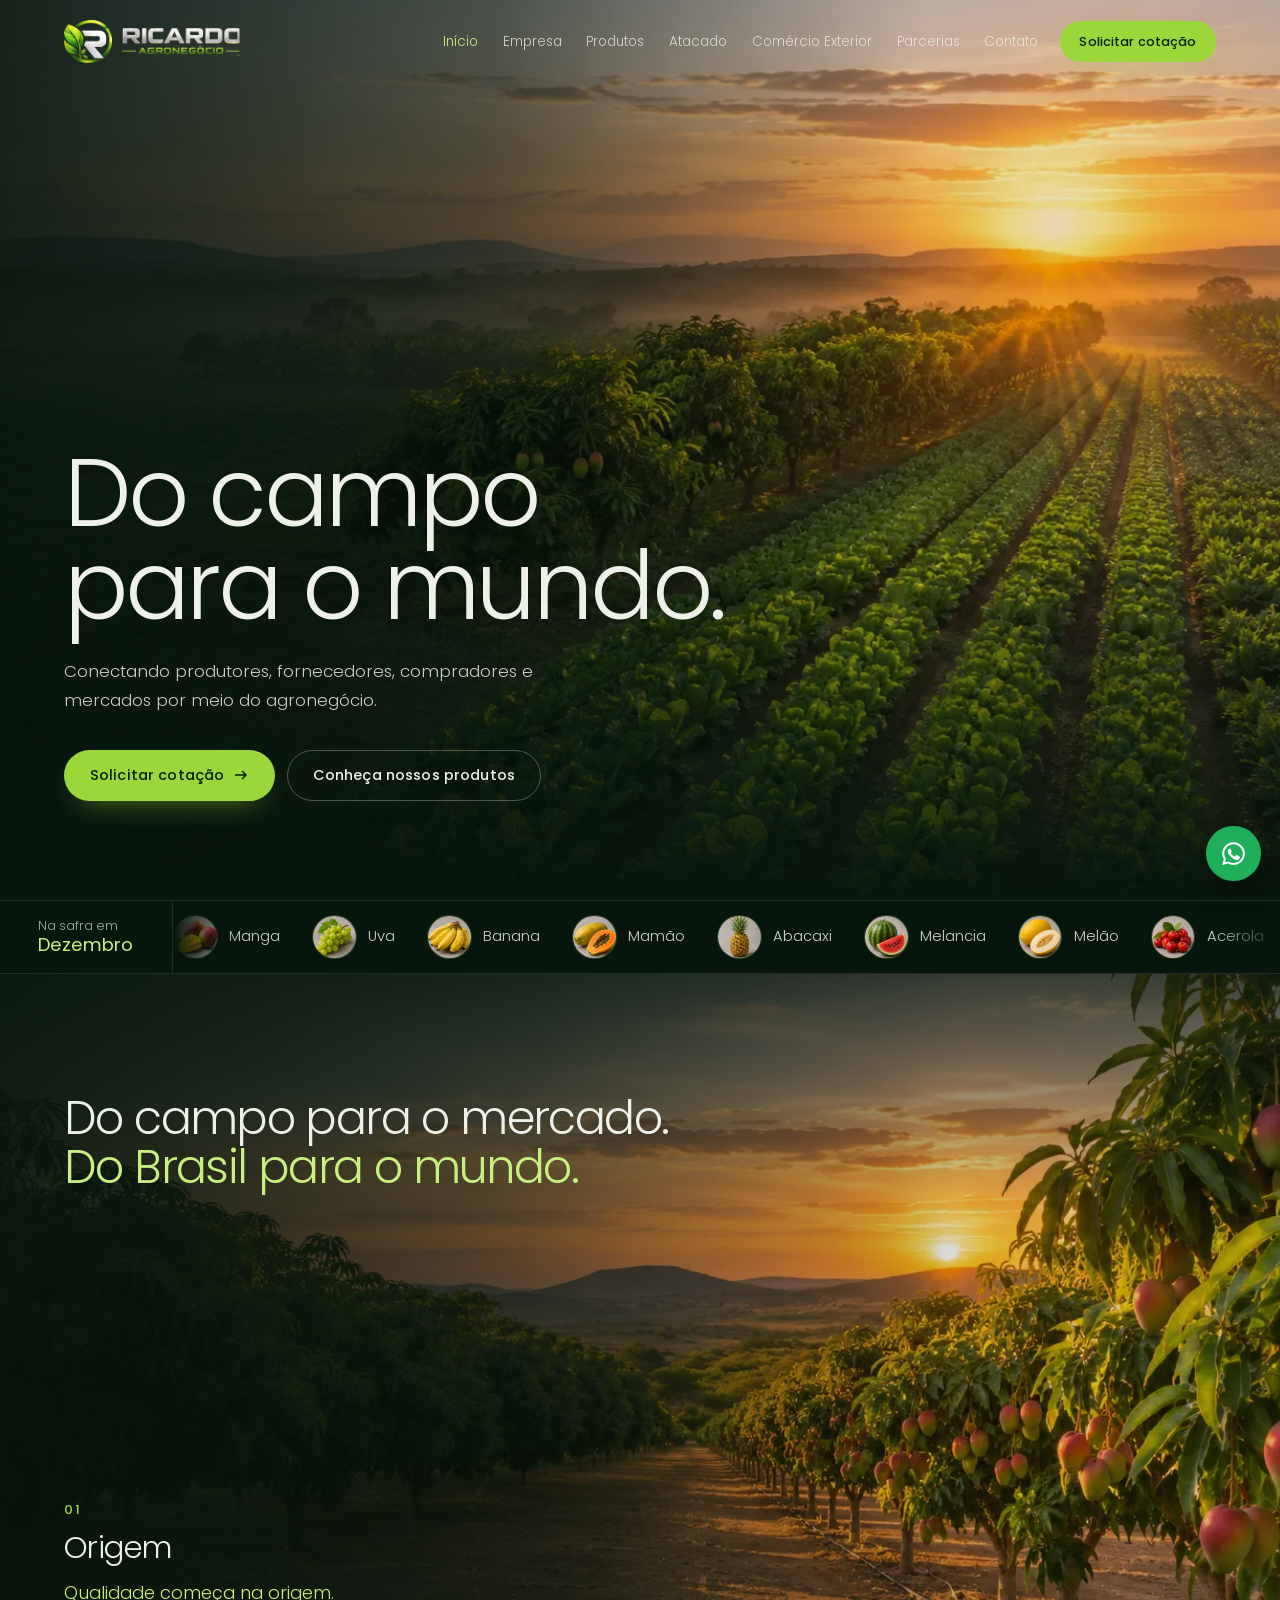
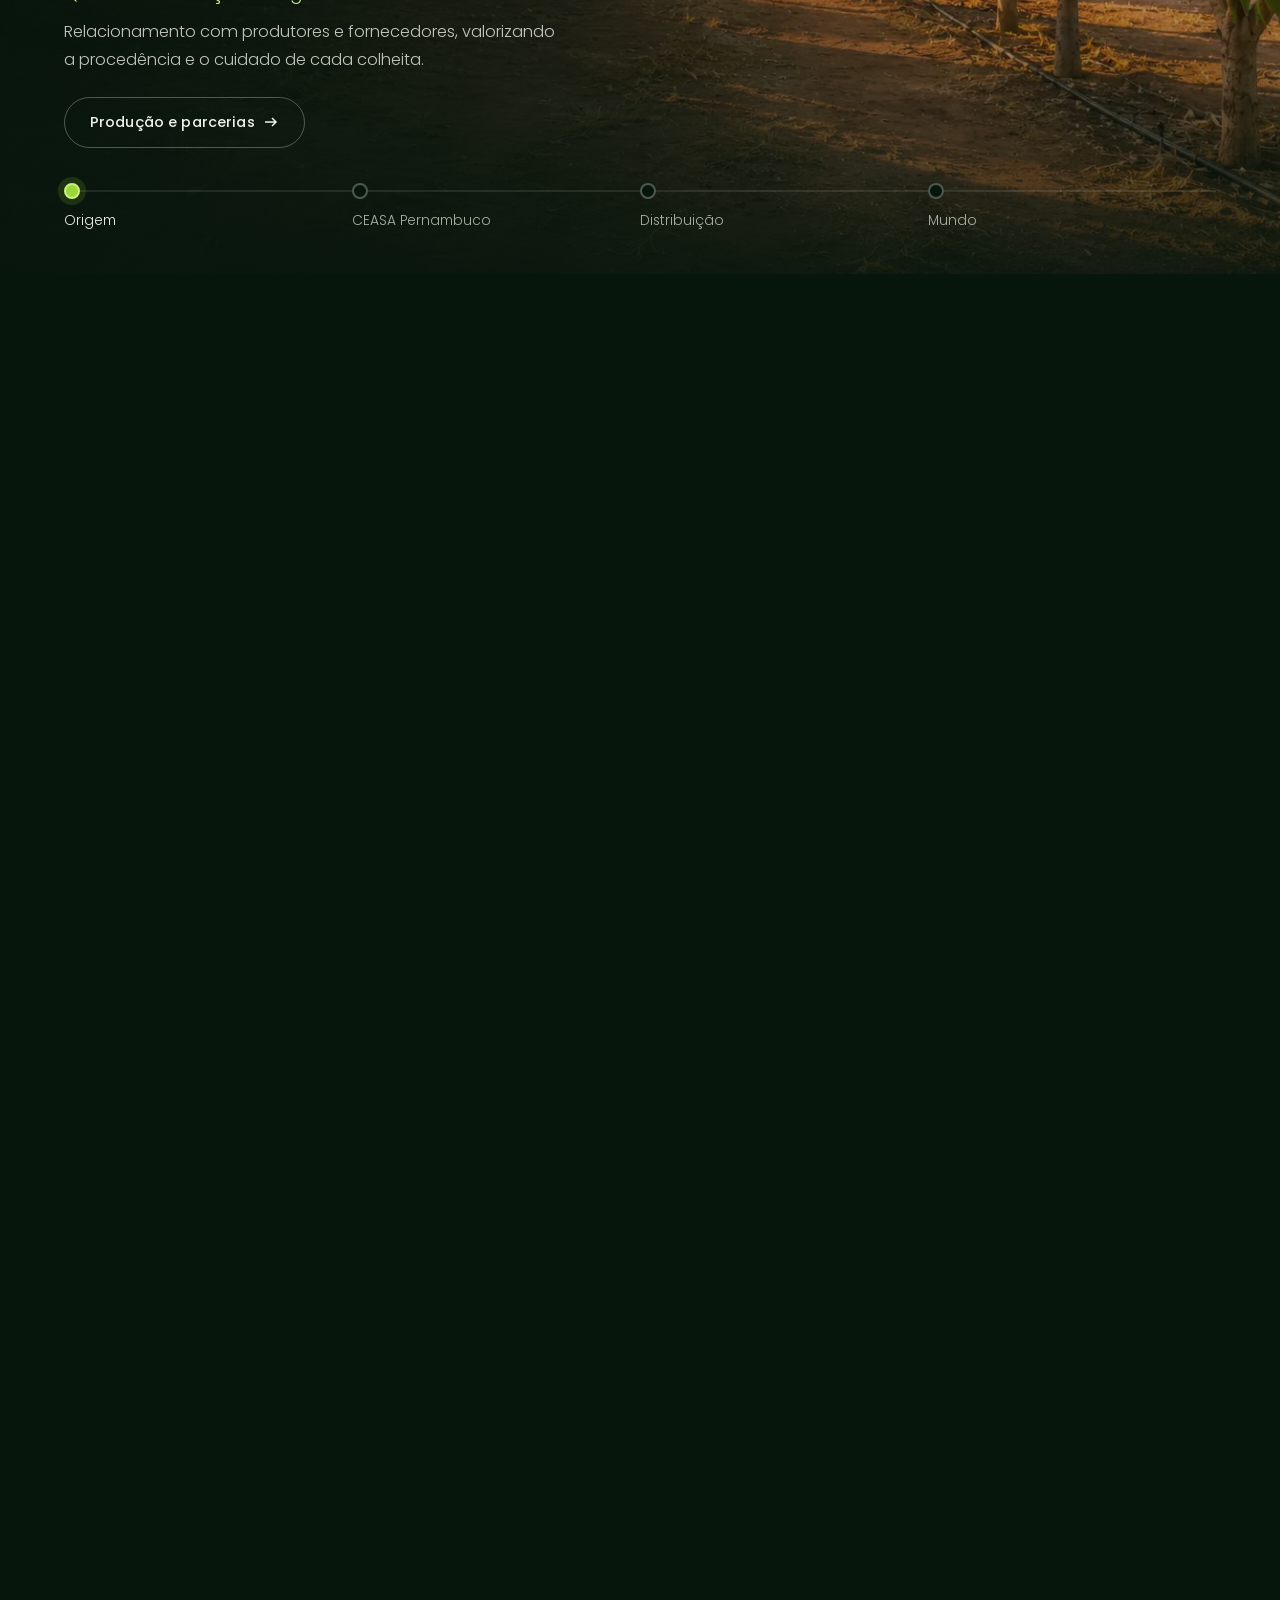
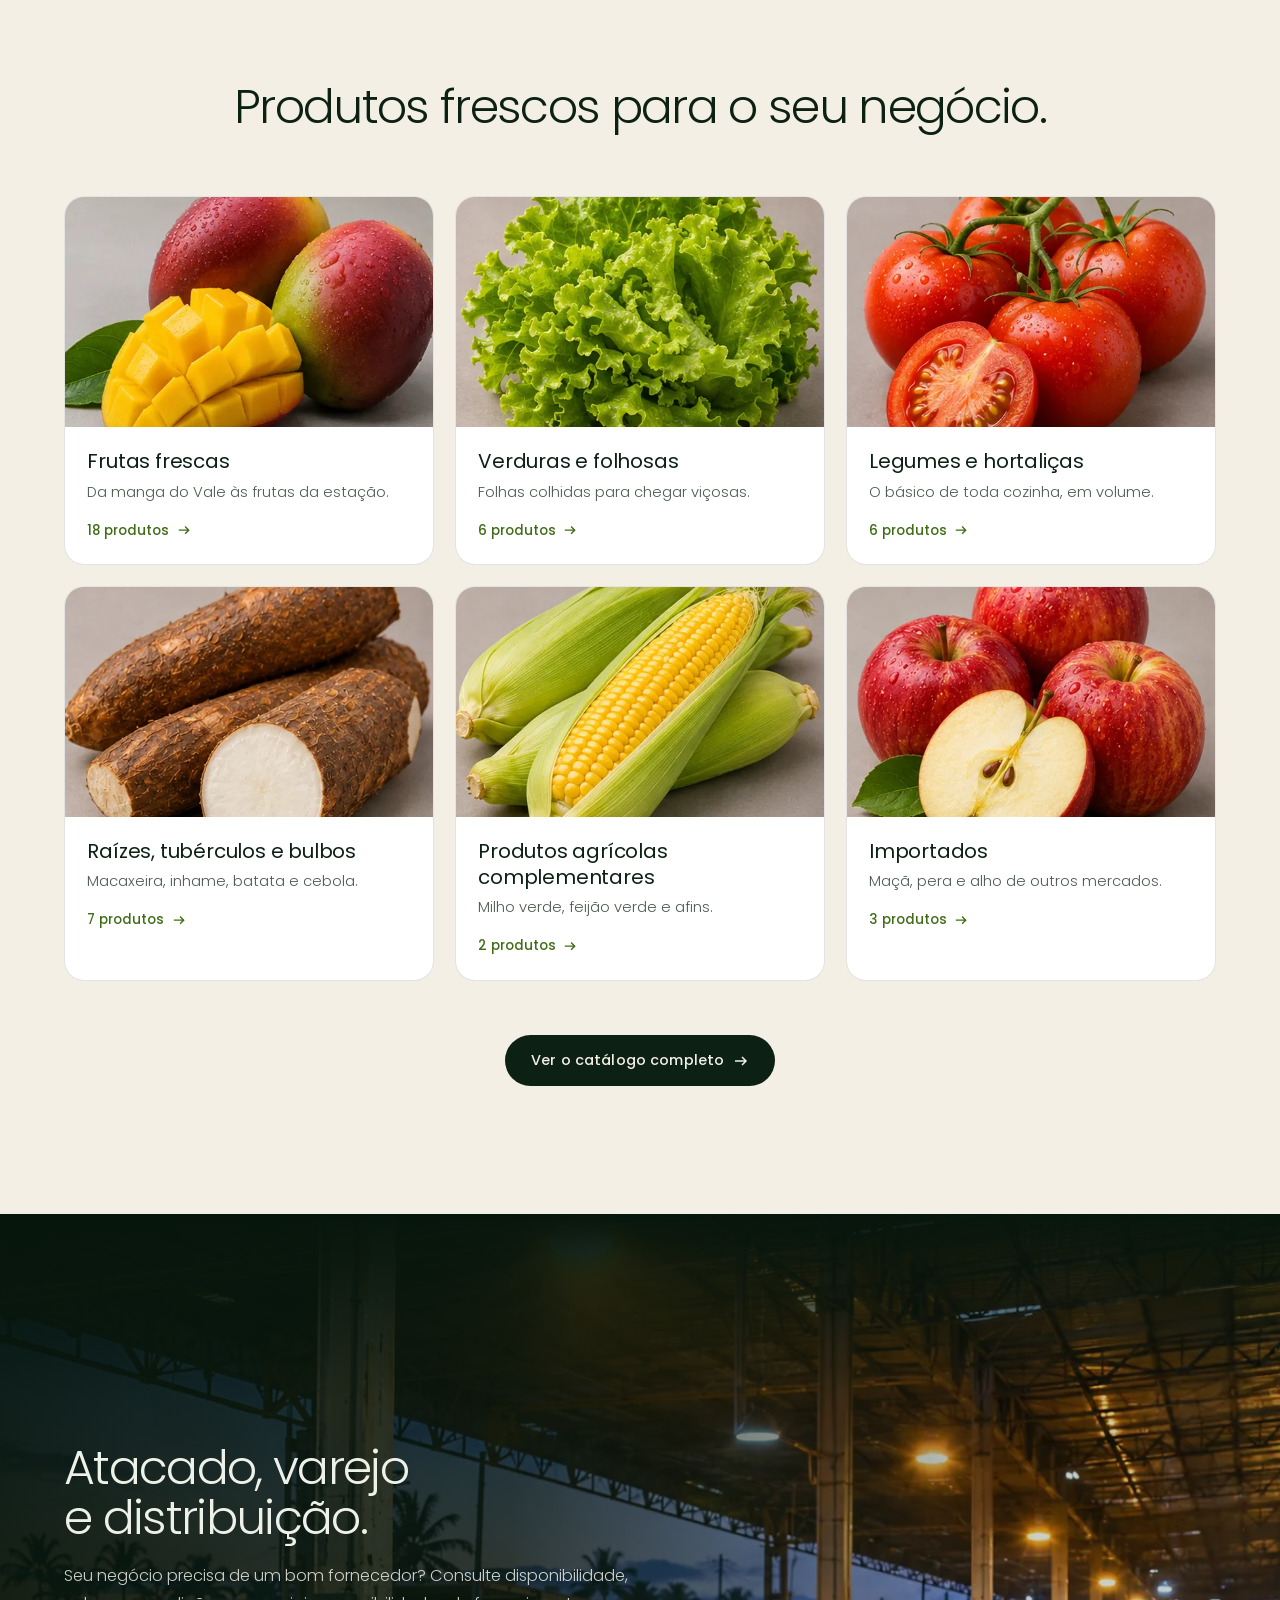
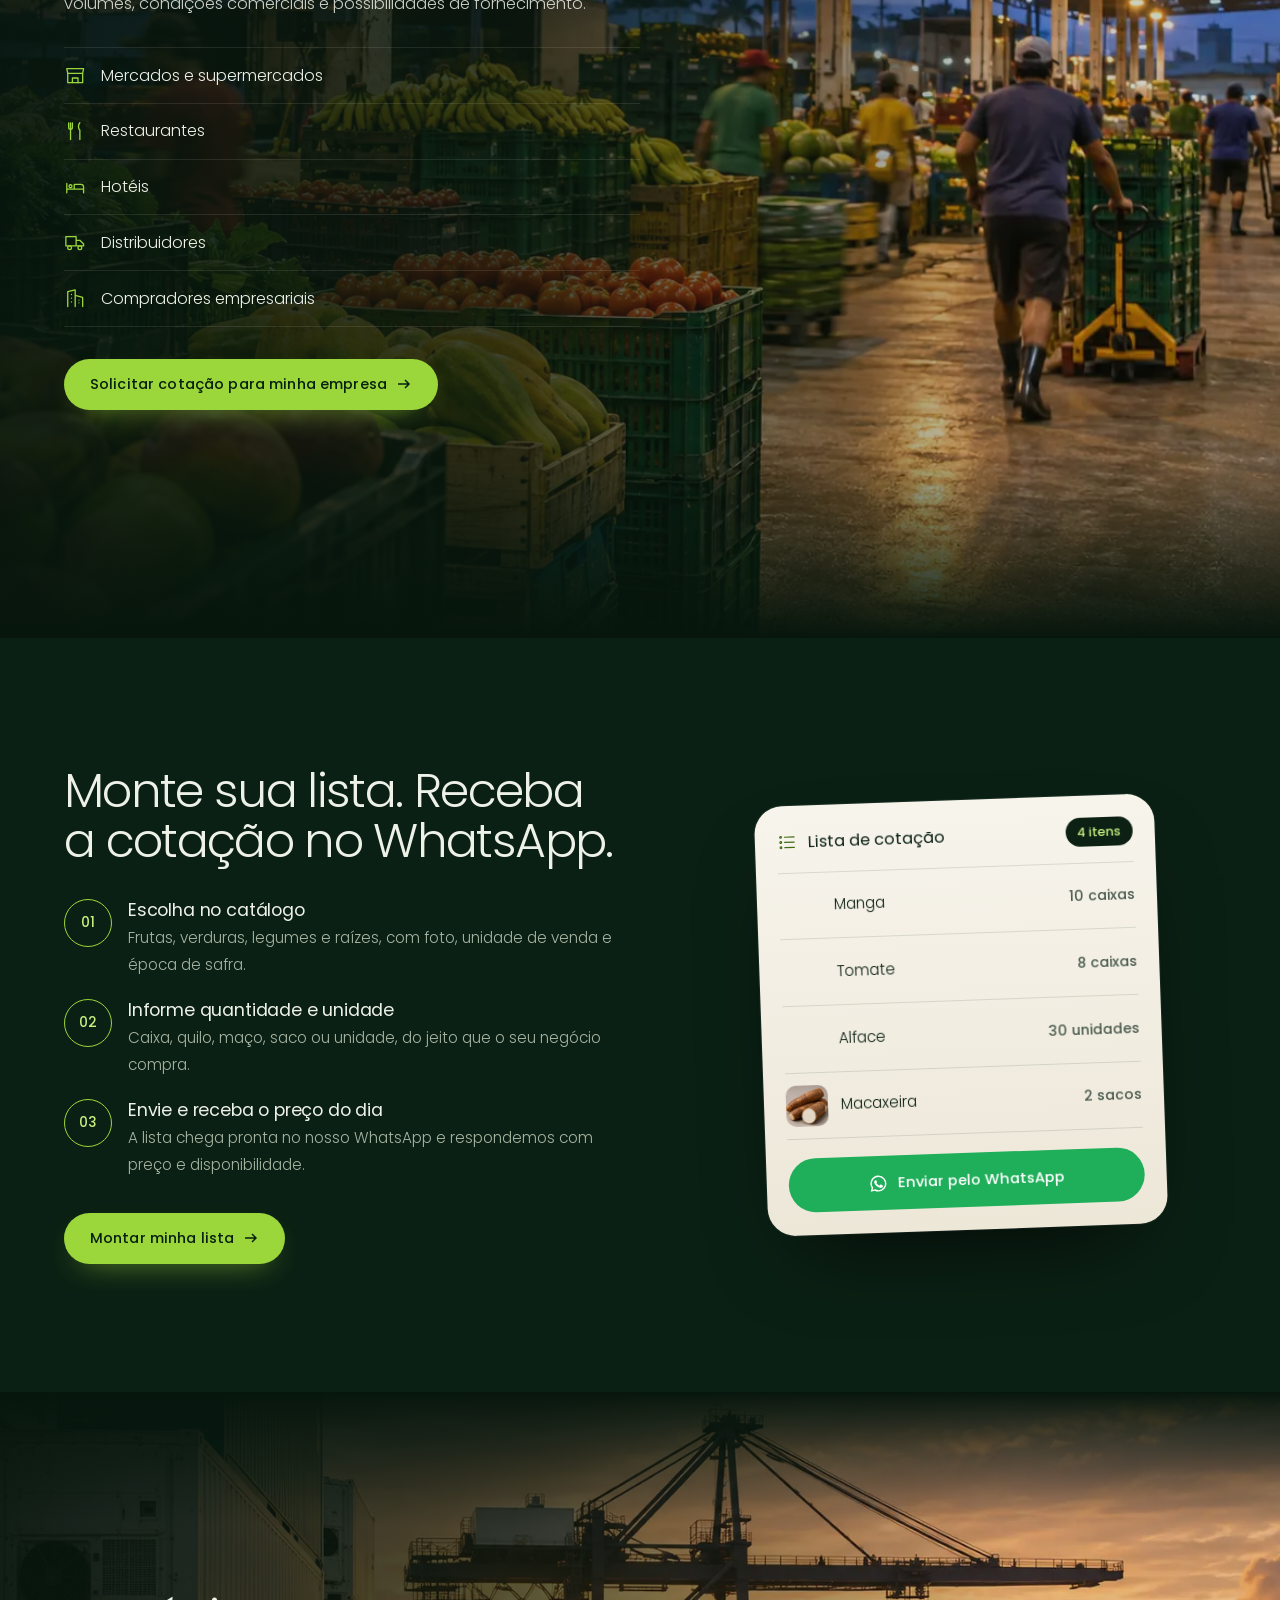
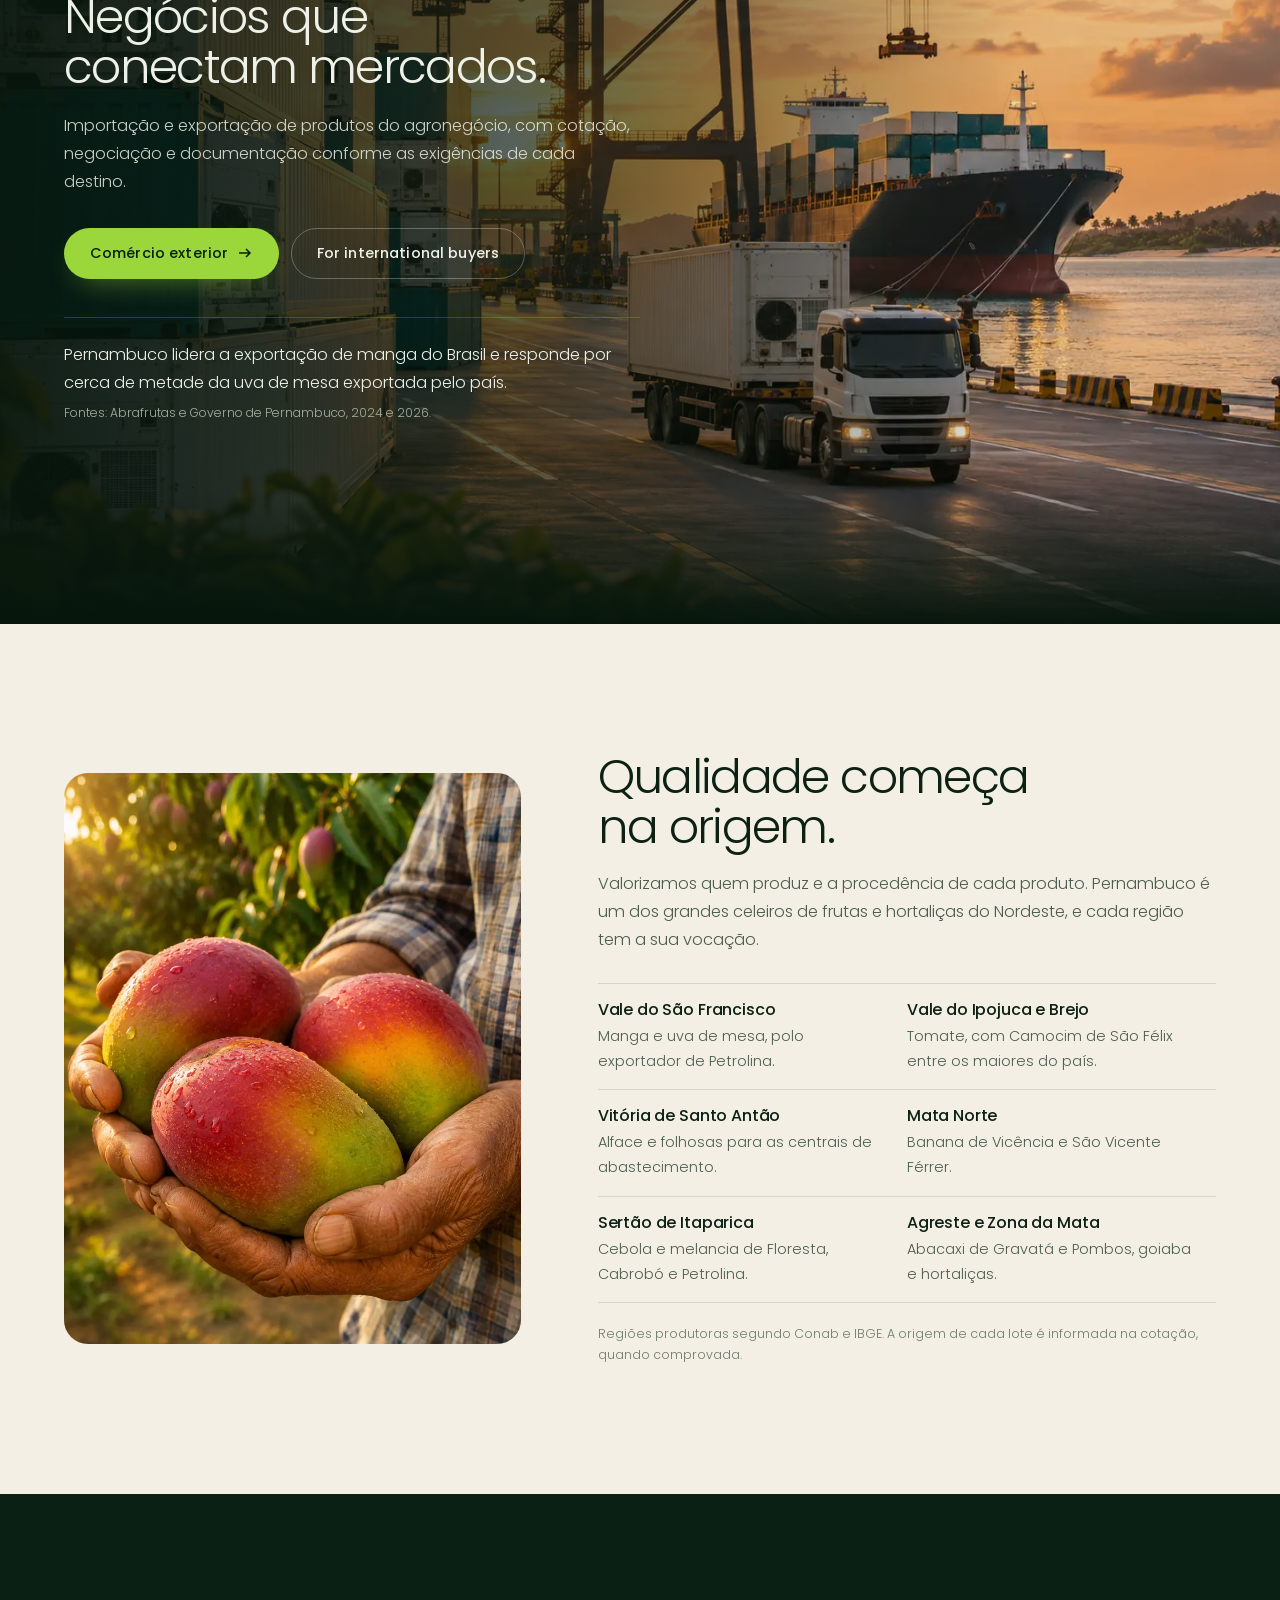
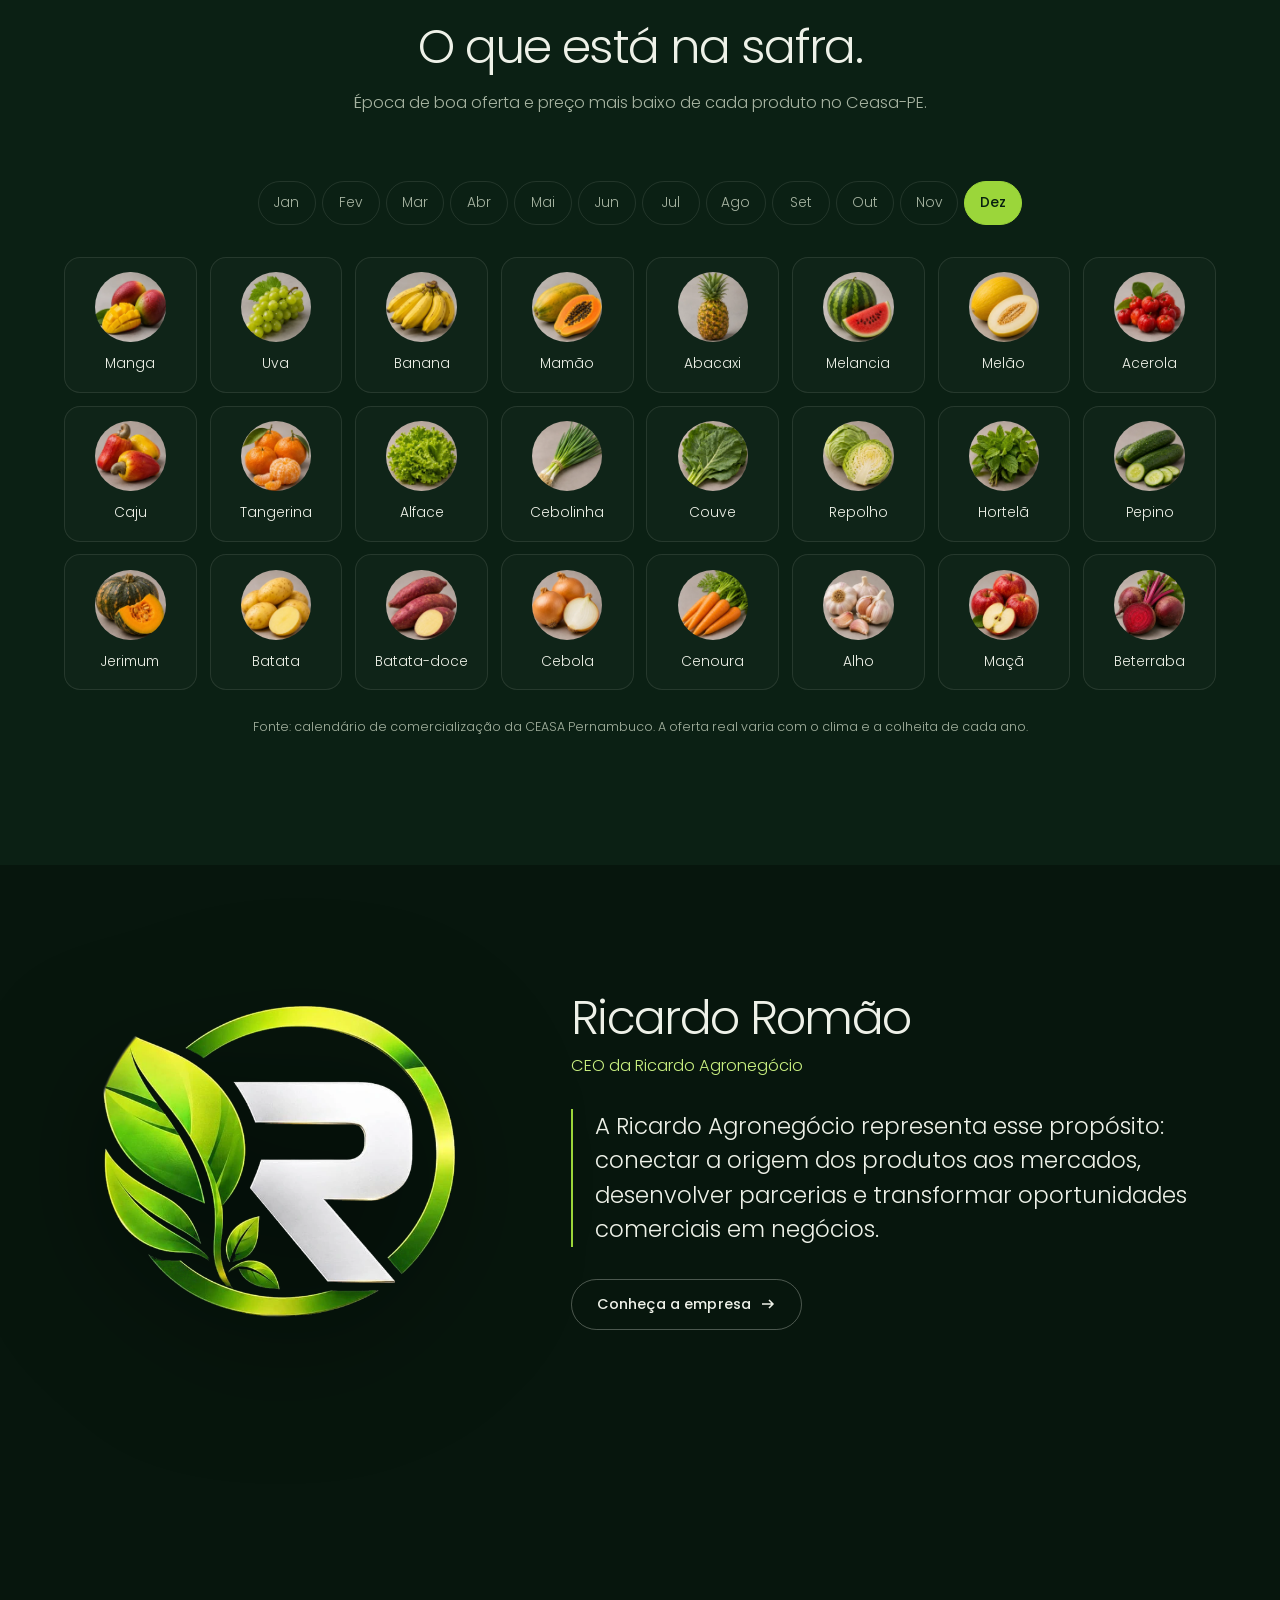
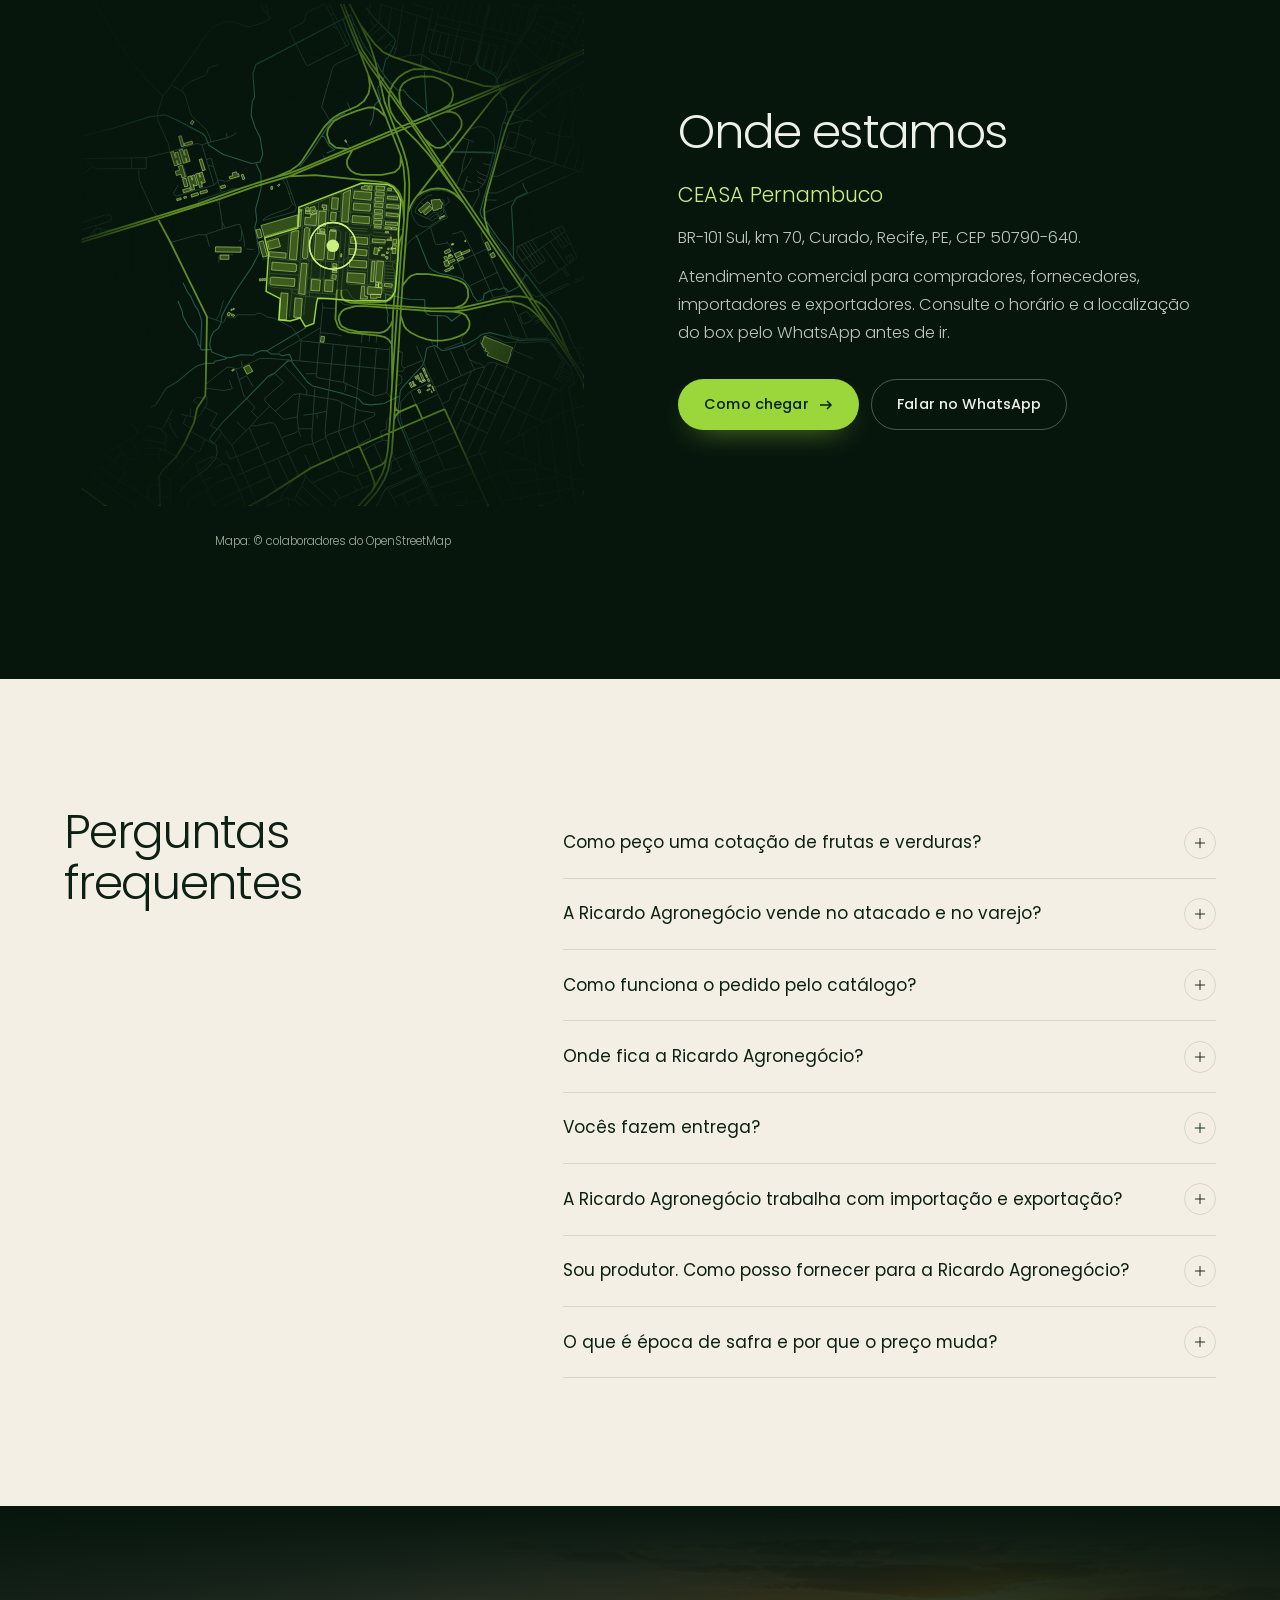
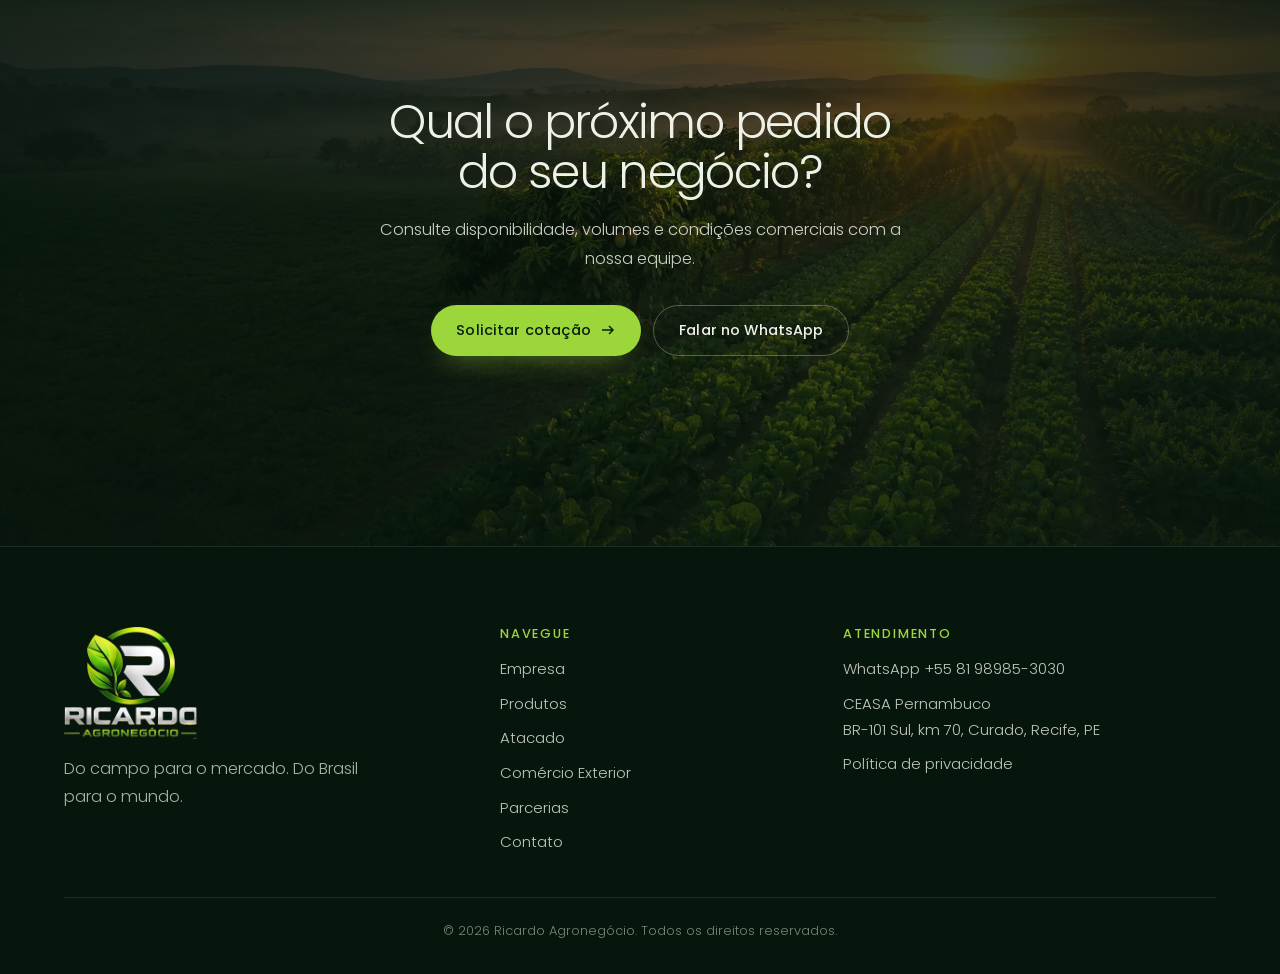
==== commit 4b650033: "feat: Ricardo's commercial WhatsApp number Co-Authored-By: Claude Opus 5.5 <noreply@anthropic.com>" ====
--- a/index.html
+++ b/index.html
@@ -176,7 +176,7 @@
     <div class="rod__marca"><img src="/assets/img/logo-completa-240.webp" srcset="/assets/img/logo-completa-240.webp 1x, /assets/img/logo-completa-480.webp 2x" alt="Ricardo Agronegócio" width="286" height="240" loading="lazy">
       <p class="rod__frase">Do campo para o mercado. Do Brasil para o mundo.</p></div>
     <div class="rod__col"><h2>Navegue</h2><a href="/empresa">Empresa</a><a href="/produtos">Produtos</a><a href="/atacado">Atacado</a><a href="/comercio-exterior">Comércio Exterior</a><a href="/parcerias">Parcerias</a><a href="/contato">Contato</a></div>
-    <div class="rod__col"><h2>Atendimento</h2><a href="/obrigado?c=rodape">WhatsApp +55 61 99397-3723</a><a href="https://www.google.com/maps/search/?api=1&query=CEASA+Pernambuco+BR-101+Sul+km+70+Curado+Recife" target="_blank" rel="noopener">CEASA Pernambuco<br>BR-101 Sul, km 70, Curado, Recife, PE</a><a href="/privacidade">Política de privacidade</a></div>
+    <div class="rod__col"><h2>Atendimento</h2><a href="/obrigado?c=rodape">WhatsApp +55 81 98985-3030</a><a href="https://www.google.com/maps/search/?api=1&query=CEASA+Pernambuco+BR-101+Sul+km+70+Curado+Recife" target="_blank" rel="noopener">CEASA Pernambuco<br>BR-101 Sul, km 70, Curado, Recife, PE</a><a href="/privacidade">Política de privacidade</a></div>
   </div>
   <p class="rod__fim">© 2026 Ricardo Agronegócio. Todos os direitos reservados.</p>
 </div></footer>
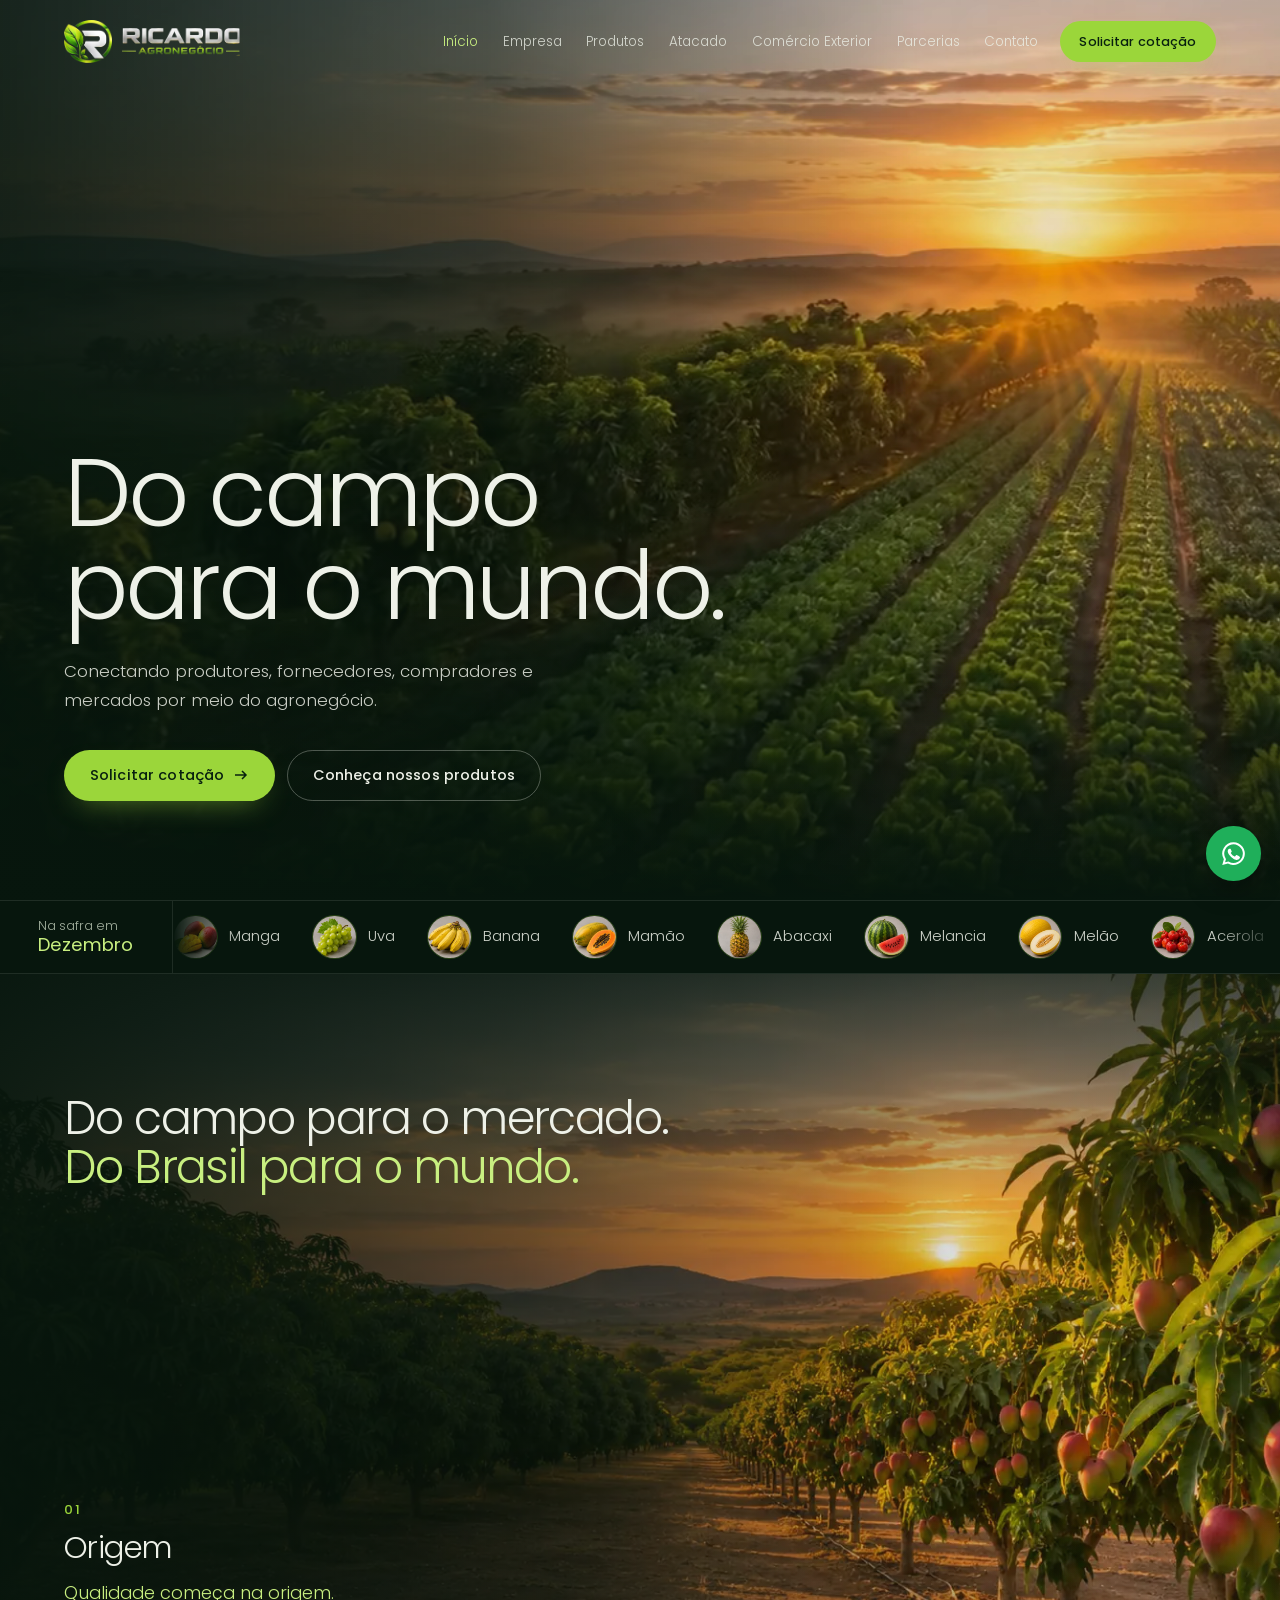
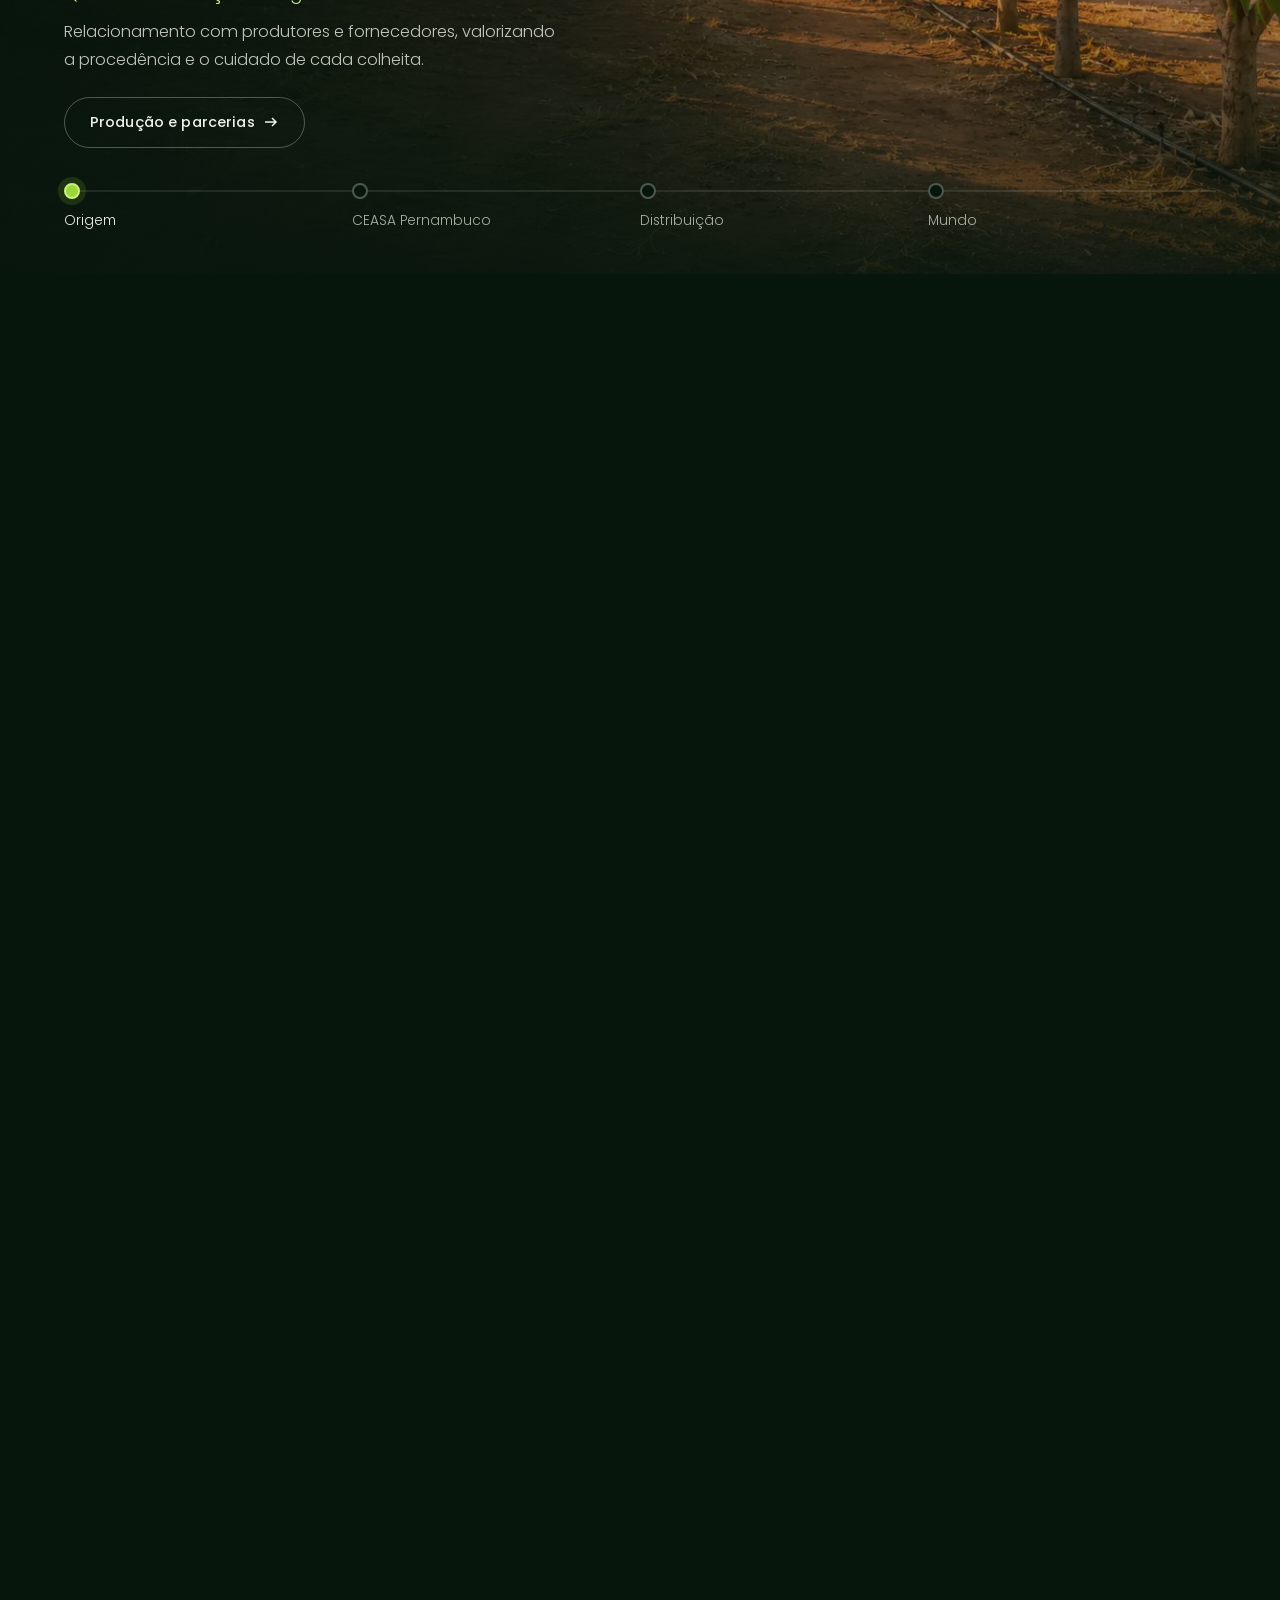
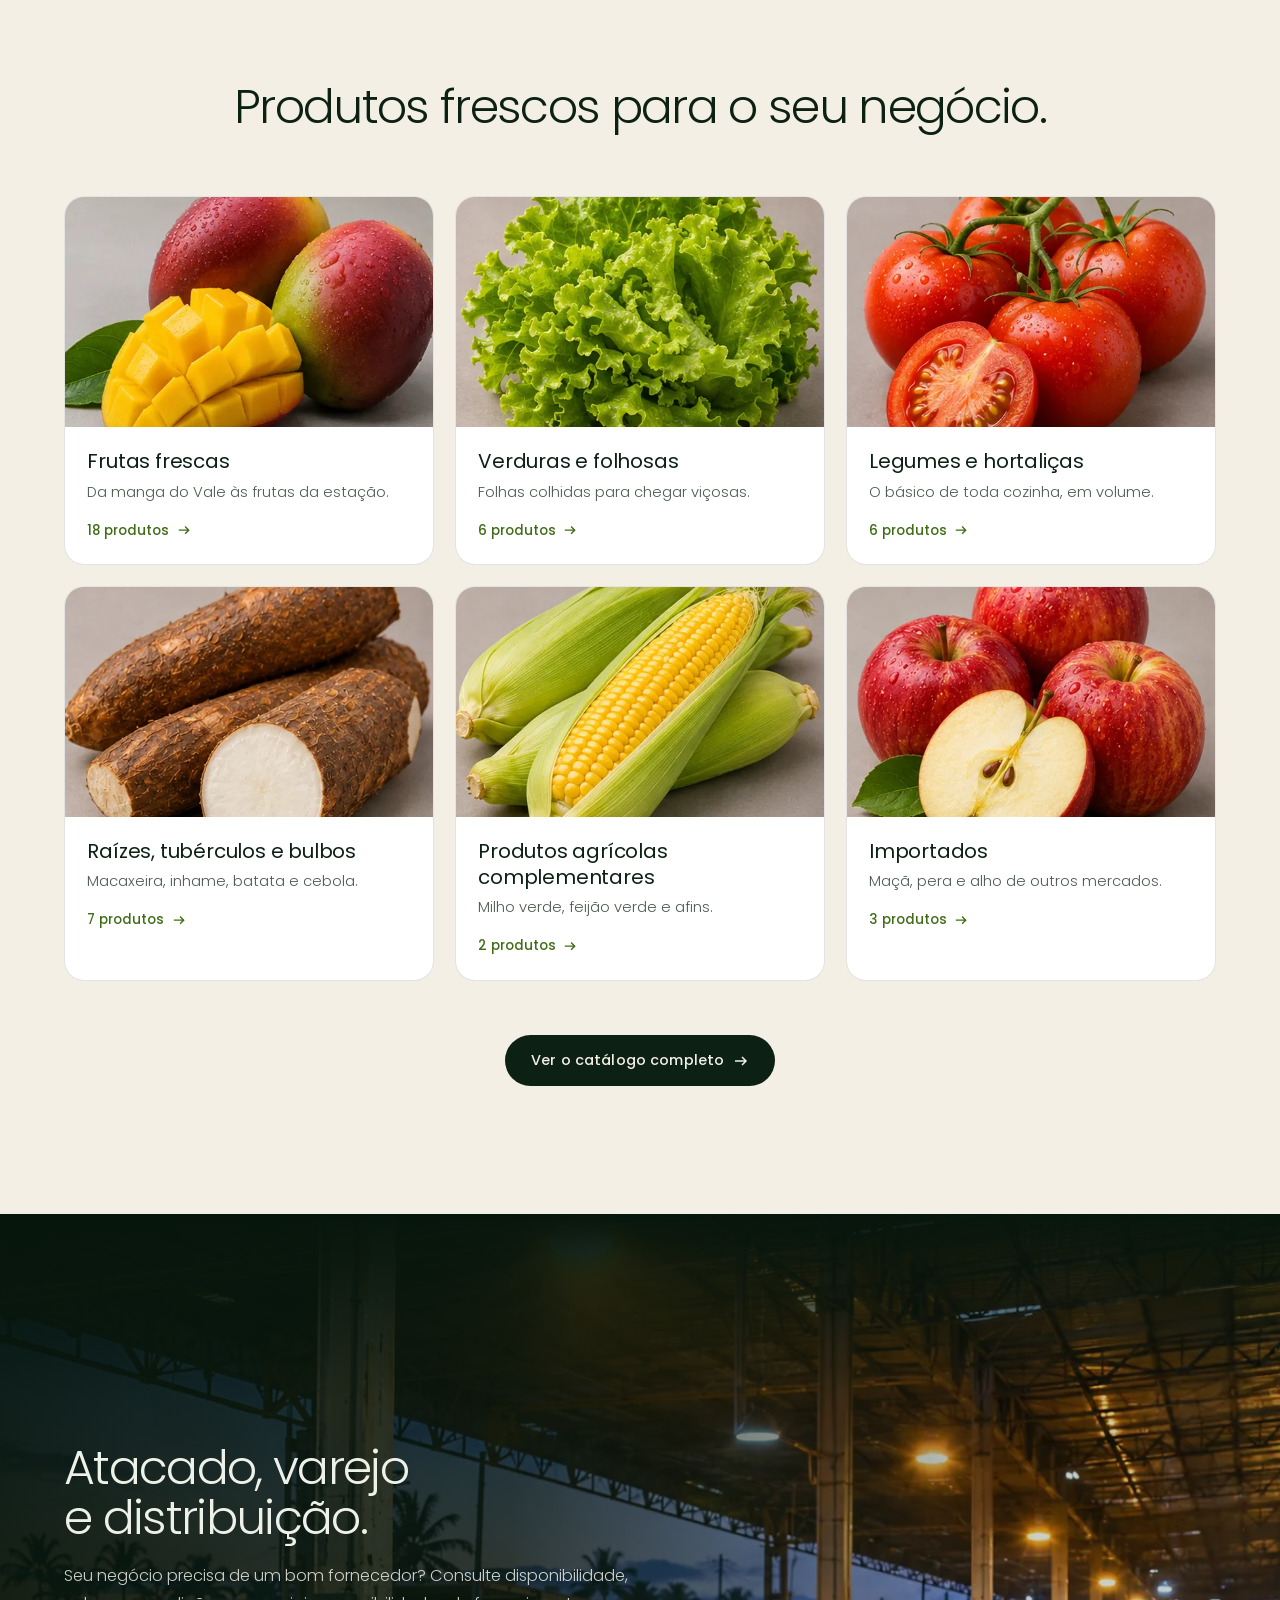
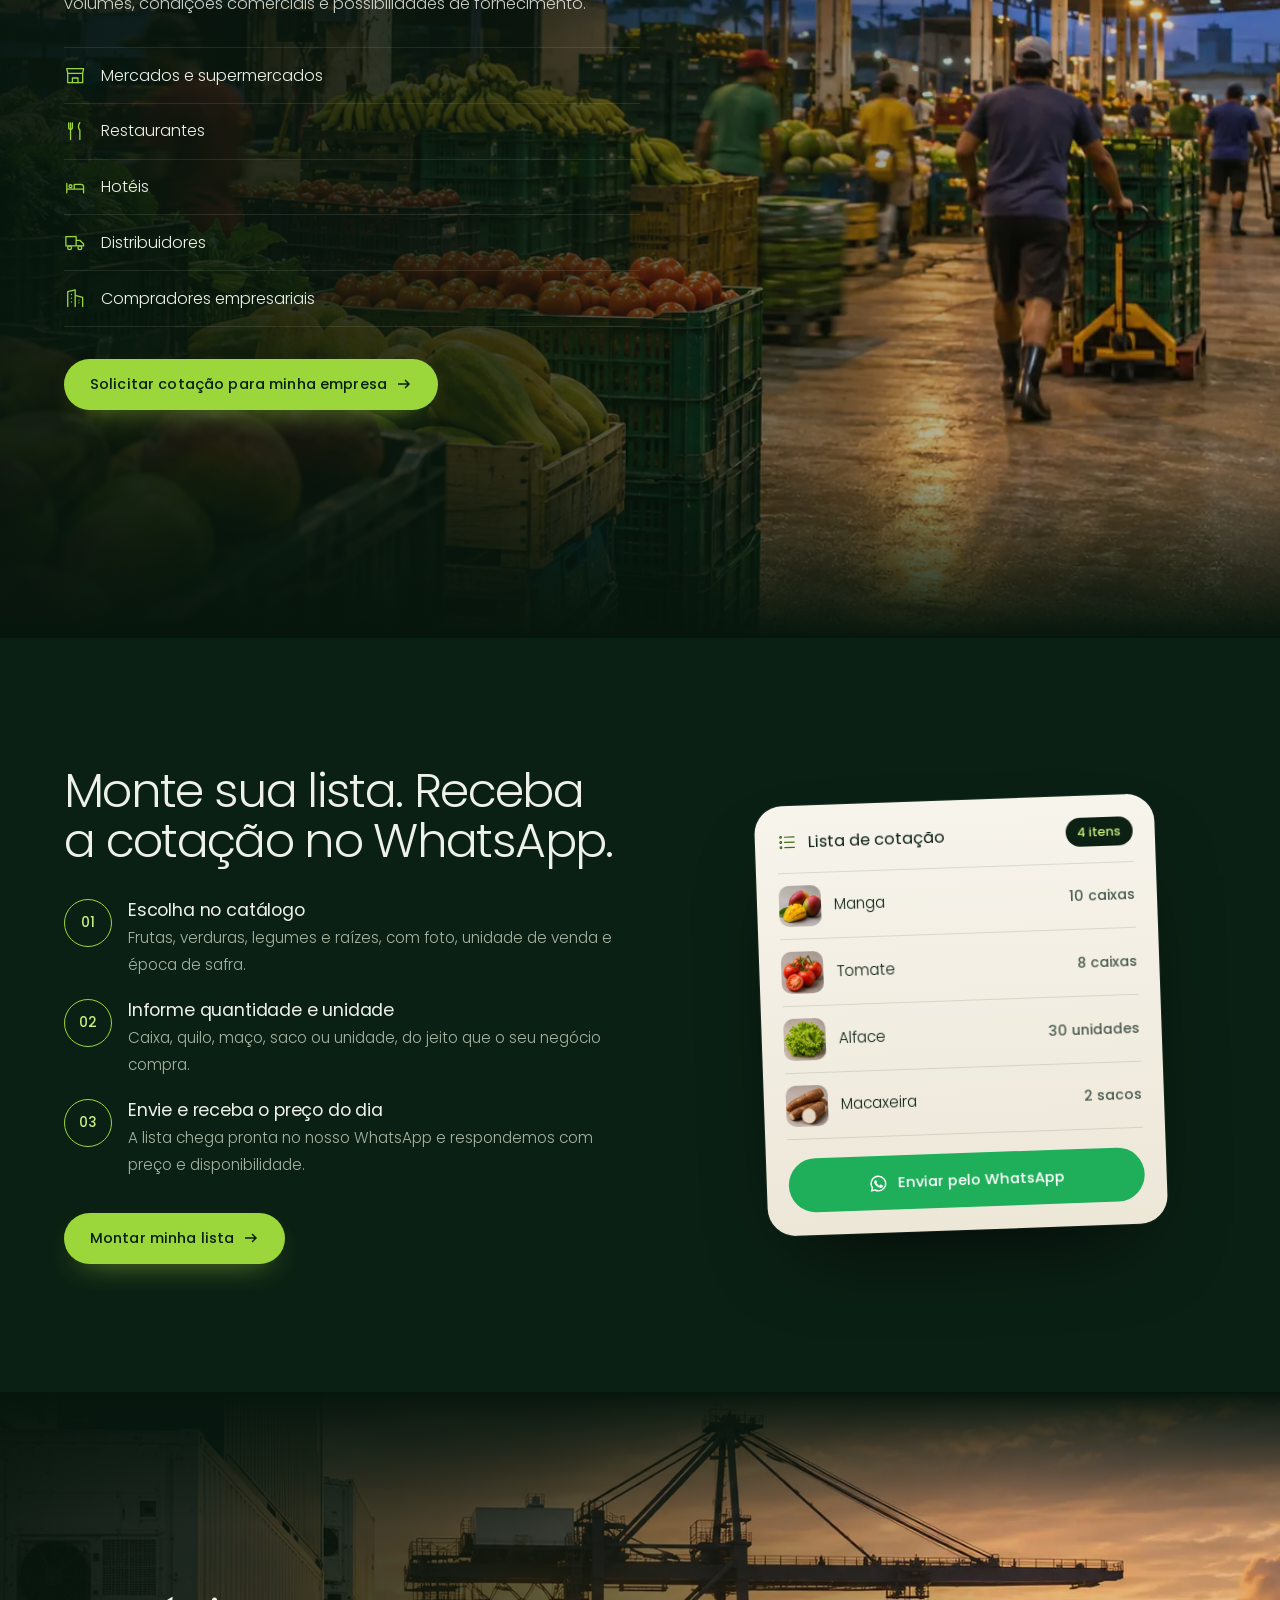
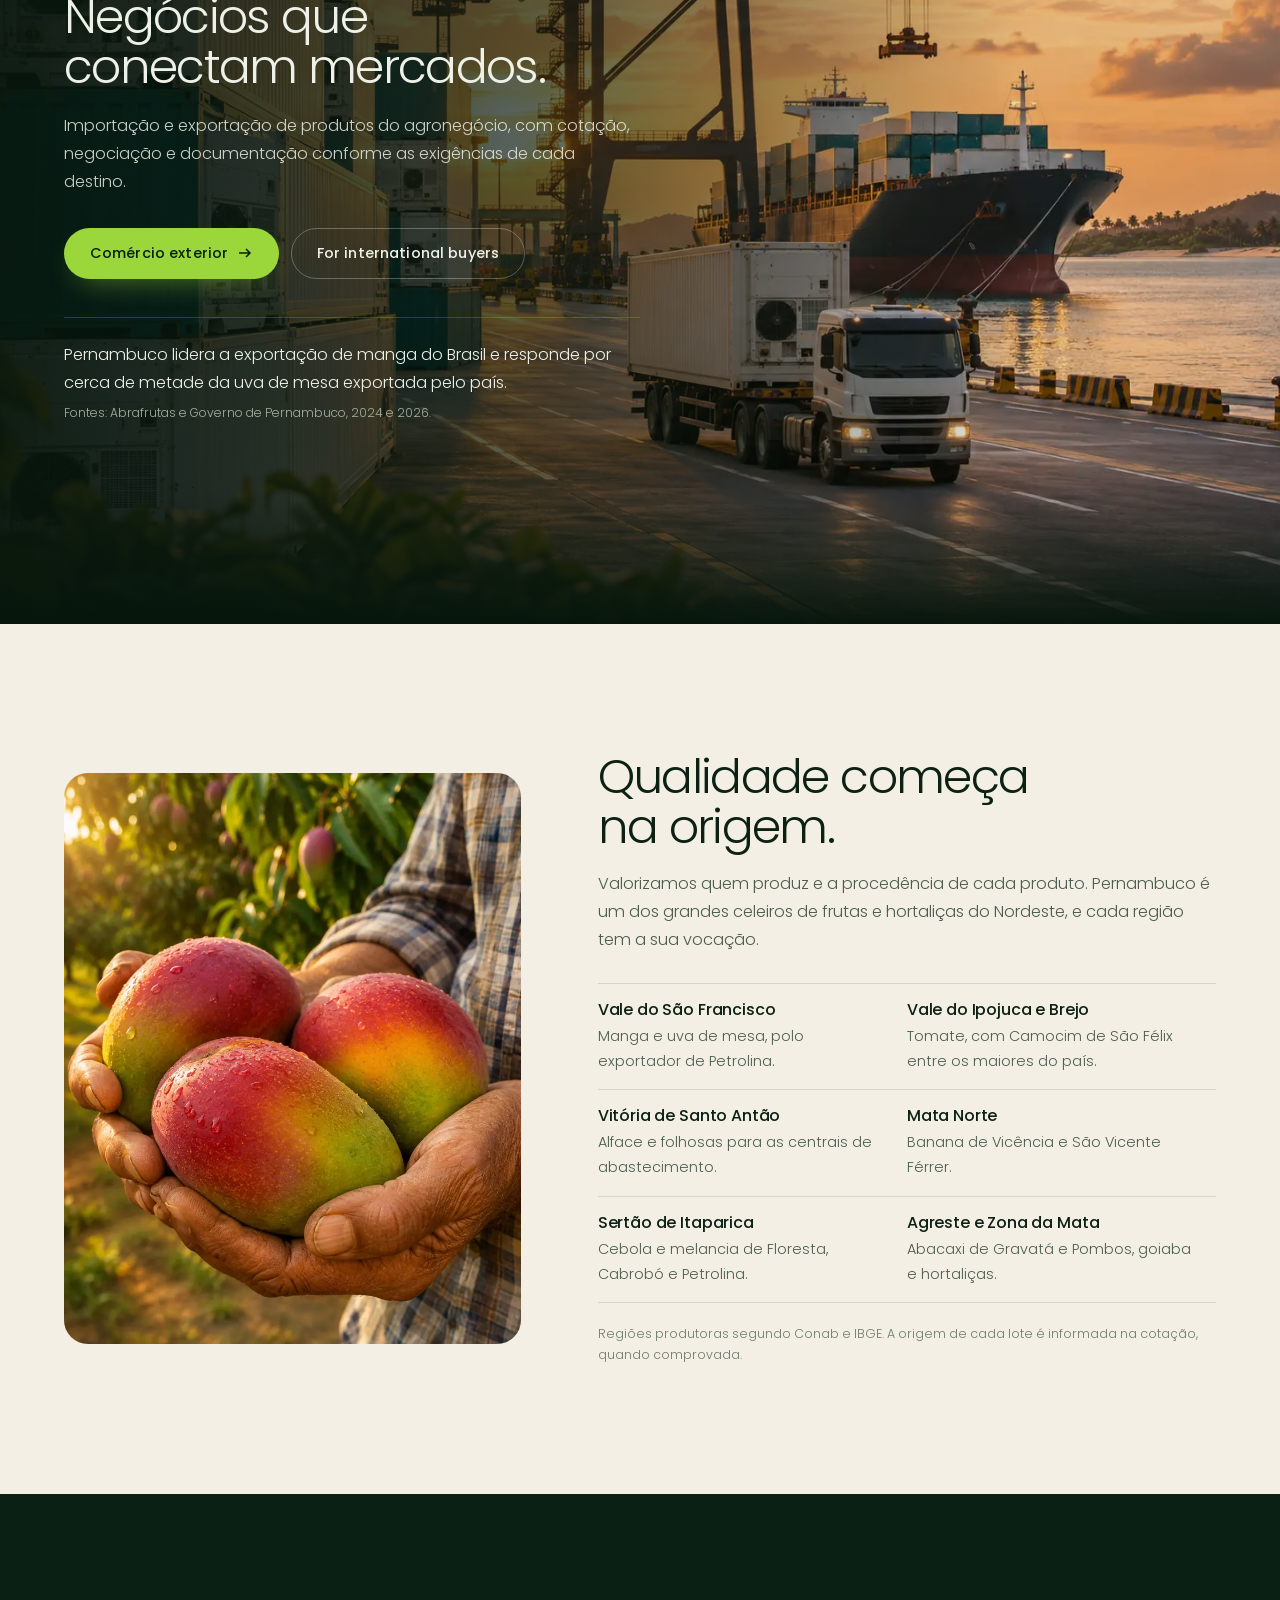
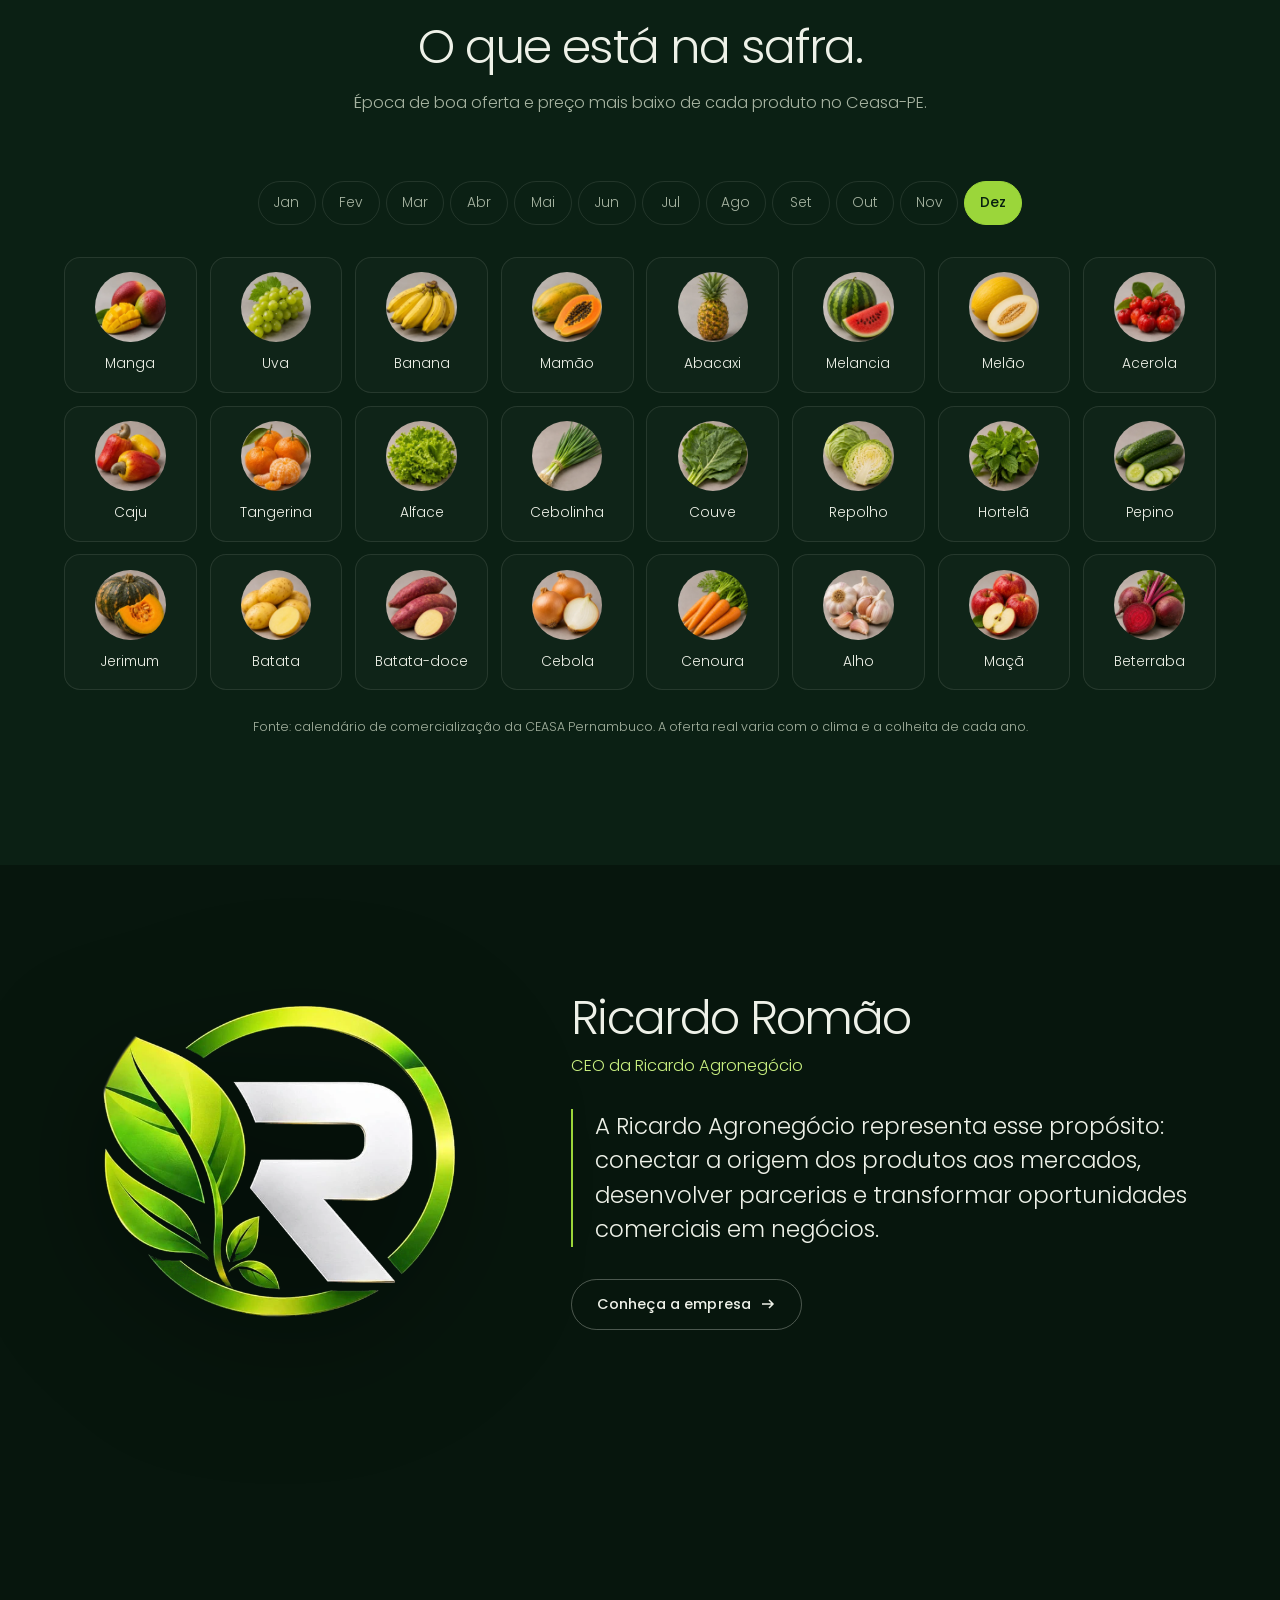
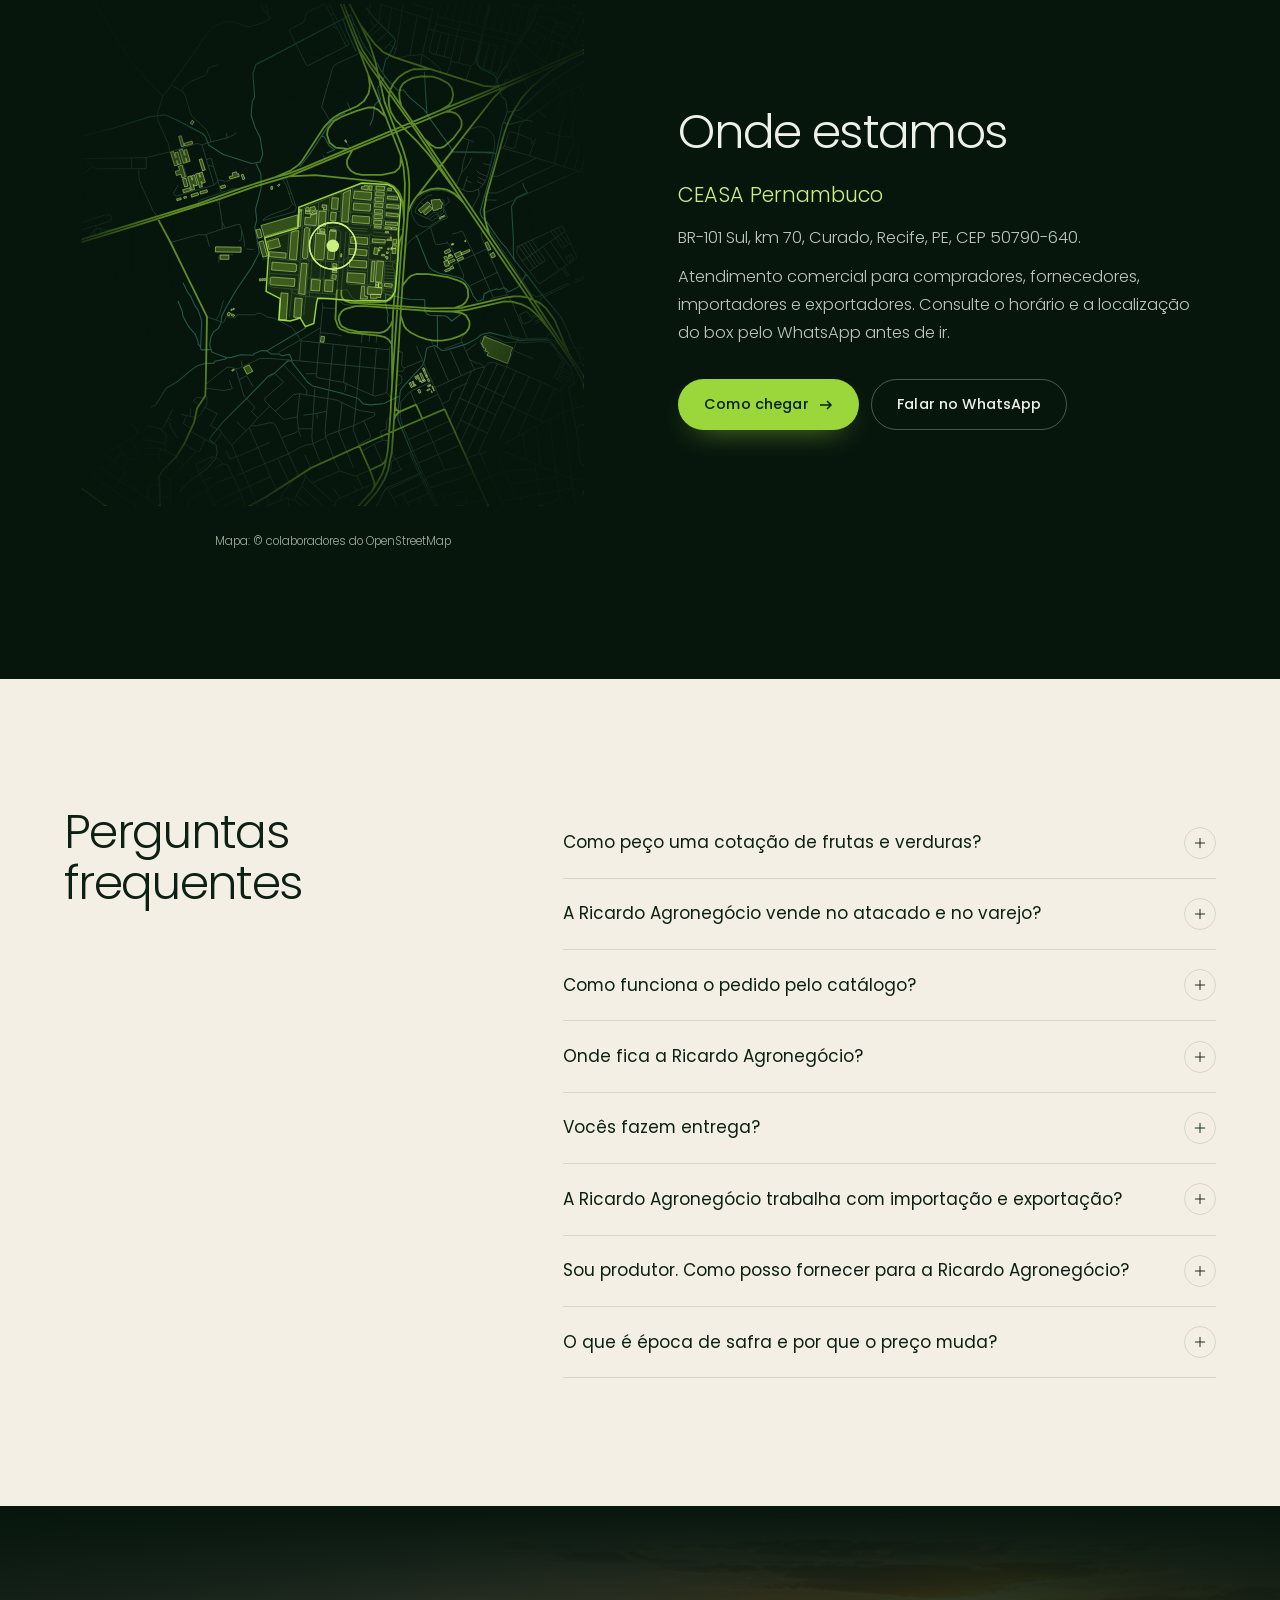
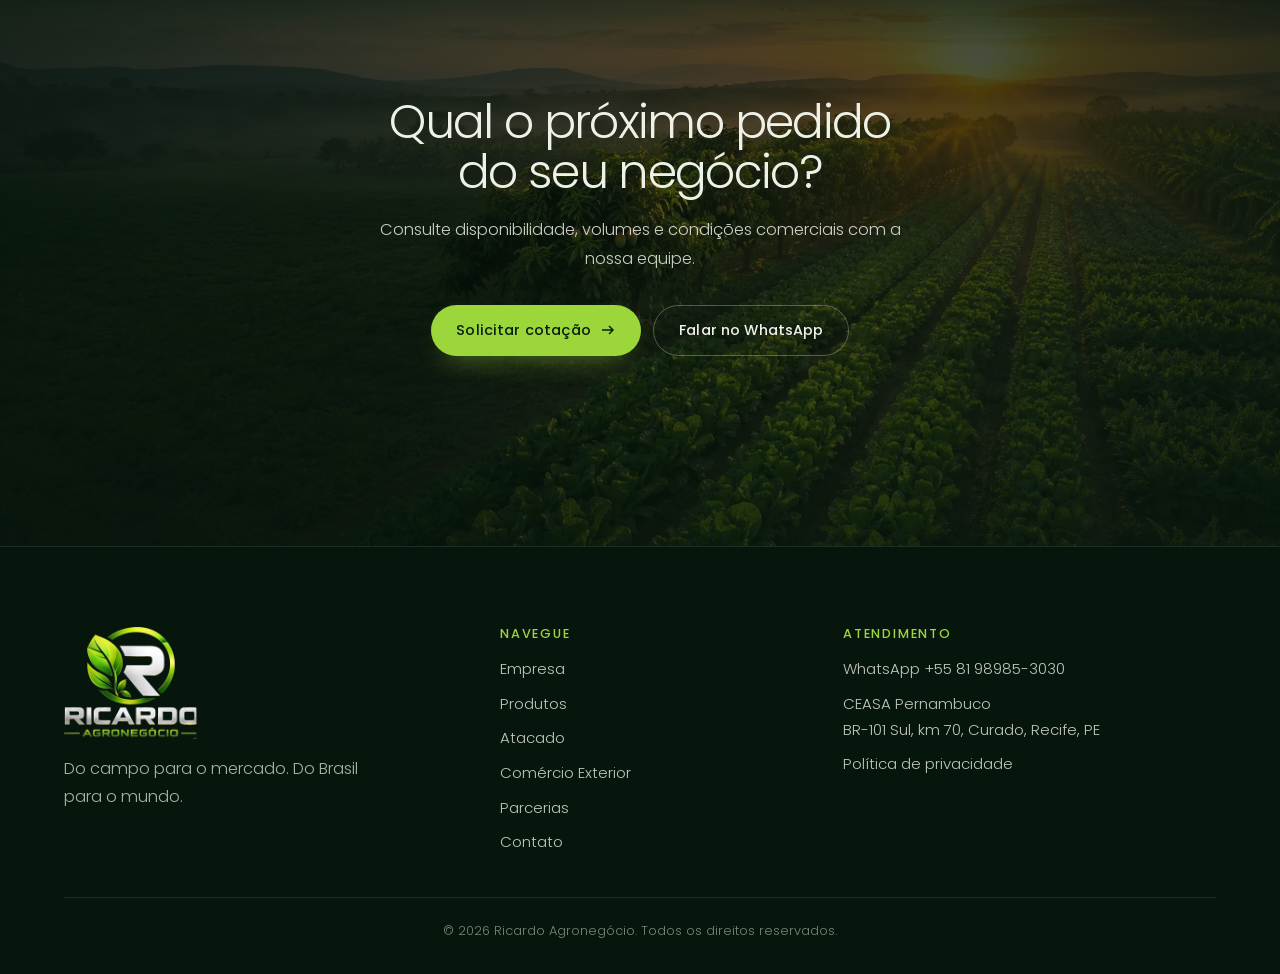
==== commit ea911aa6: "feat: drone video loop over the hero field (desktop only) 8s Veo 3.1 clip from the hero image, 1.5s " ====
--- a/index.html
+++ b/index.html
@@ -17,7 +17,7 @@
 <link rel="preload" as="image" media="(min-width:761px)" imagesrcset="/assets/img/fotos/campo-1000.webp 1000w, /assets/img/fotos/campo-1672.webp 1672w" imagesizes="100vw" fetchpriority="high">
 <link rel="preload" as="image" media="(max-width:760px)" imagesrcset="/assets/img/fotos/campo-m-700.webp 700w, /assets/img/fotos/campo-m-1122.webp 1122w" imagesizes="100vw" fetchpriority="high">
 <script>document.documentElement.classList.add('js')</script>
-<style>@font-face{font-family:"Poppins";src:url(/assets/fonts/poppins-300.woff2) format("woff2");font-weight:300;font-display:swap}@font-face{font-family:"Poppins";src:url(/assets/fonts/poppins-400.woff2) format("woff2");font-weight:400;font-display:swap}@font-face{font-family:"Poppins";src:url(/assets/fonts/poppins-500.woff2) format("woff2");font-weight:500;font-display:swap}@font-face{font-family:"Sans Reserva";src:local("Arial");size-adjust:112.5%}:root{--bg:#07160D;--bg-2:#0B2014;--bg-3:#11301D;--fg:#EEF1E8;--muted:#A6B3A1;--verde:#9BD63A;--verde-2:#C8EF80;--verde-3:#3F6D16;--creme:#F3EFE4;--creme-2:#E8E1D0;--tinta:#0C2114;--tinta-2:#4C5C50;--linha:rgba(155,214,58,.24);--linha-2:rgba(238,241,232,.1);--linha-c:rgba(12,33,20,.12);--sans:"Poppins","Sans Reserva",Arial,sans-serif;--t-hero:clamp(3rem,7.4vw,7.4rem);--t-h2:clamp(2rem,3.7vw,3.5rem);--gutter:clamp(1.25rem,5vw,4rem);--maxw:1280px;--section-py:clamp(5rem,10vw,8.5rem);--ease:cubic-bezier(.2,.8,.3,1);--r:20px}*,*::before,*::after{box-sizing:border-box}html{-webkit-text-size-adjust:100%;scroll-padding-top:6rem}body{margin:0;background:var(--bg);color:var(--fg);font:300 1.02rem/1.72 var(--sans);-webkit-font-smoothing:antialiased;overflow-x:clip}img{display:block;max-width:100%;height:auto}a{color:inherit;text-decoration:none}button,input,select,textarea{font:inherit;color:inherit}h1,h2,h3,p,ul,ol,figure,dl,dd,blockquote{margin:0}h1,h2{font-weight:300;line-height:1.06;letter-spacing:-.035em;text-wrap:balance}h3{font-weight:400;font-size:1.15rem;line-height:1.3;letter-spacing:-.01em}.wrap{width:100%;max-width:var(--maxw);margin-inline:auto;padding-inline:var(--gutter)}:focus-visible{outline:2px solid var(--verde);outline-offset:3px;border-radius:4px}::selection{background:var(--verde);color:var(--bg)}.btn{display:inline-flex;align-items:center;justify-content:center;gap:.55rem;min-height:3.2rem;padding:.7rem 1.55rem;border-radius:999px;border:1px solid transparent;font:500 .9rem/1.2 var(--sans);letter-spacing:.01em;white-space:nowrap;cursor:pointer;transition:background-color .35s var(--ease),border-color .35s var(--ease),color .35s var(--ease),transform .35s var(--ease),box-shadow .35s var(--ease)}.btn svg{width:1rem;height:1rem;flex:none;transition:transform .35s var(--ease)}.btn:hover svg{transform:translateX(3px)}.btn:active{transform:scale(.98)}.btn--verde{background:var(--verde);color:#08200F;box-shadow:0 12px 30px -16px rgba(155,214,58,.75)}.btn--verde:hover{background:var(--verde-2)}.btn--linha{border-color:rgba(238,241,232,.3);color:var(--fg)}.btn--linha:hover{border-color:var(--verde);color:var(--verde-2)}.btn--escuro{background:var(--tinta);color:var(--creme)}.btn--escuro:hover{background:var(--bg-3)}.ctas{display:flex;flex-wrap:wrap;gap:.75rem}.top{position:fixed;inset:0 0 auto 0;z-index:60;transition:background-color .4s var(--ease),border-color .4s var(--ease)}.top.solid,.menu-open .top{background:rgba(7,22,13,.86);-webkit-backdrop-filter:blur(14px);backdrop-filter:blur(14px);border-bottom:1px solid var(--linha-2)}.top__in{display:flex;align-items:center;justify-content:space-between;gap:1.2rem;height:5.2rem}.marca{display:flex;align-items:center;gap:.65rem;flex:none}.marca__r{width:3rem;height:auto}.marca__nome{height:1.75rem;width:auto}.nav{display:flex;align-items:center;gap:.15rem}.nav a:not(.btn){padding:.5rem .7rem;font-size:.84rem;color:rgba(238,241,232,.8);transition:color .3s}.nav a:not(.btn):hover,.nav a[aria-current="page"]{color:var(--verde-2)}.nav .btn{min-height:2.6rem;padding:.5rem 1.15rem;font-size:.8rem;margin-left:.5rem}.burger{display:none;width:2.9rem;height:2.9rem;border-radius:50%;border:1px solid var(--linha);background:none;cursor:pointer;position:relative}.burger span{position:absolute;left:50%;width:1.1rem;height:1.5px;background:var(--verde-2);transform:translateX(-50%);transition:transform .35s var(--ease),top .35s var(--ease)}.burger span:first-child{top:42%}.burger span:last-child{top:58%}.menu-open .burger span:first-child{top:50%;transform:translateX(-50%) rotate(45deg)}.menu-open .burger span:last-child{top:50%;transform:translateX(-50%) rotate(-45deg)}.capa{position:relative;min-height:100svh;display:flex;align-items:flex-end;overflow:hidden;isolation:isolate}.capa__bg{position:absolute;inset:0;z-index:-1}.capa__bg img{width:100%;height:100%;object-fit:cover;object-position:60% 50%;transform:scale(1.06)}.capa__bg::after{content:"";position:absolute;inset:0;background:linear-gradient(90deg,rgba(7,22,13,.88) 0%,rgba(7,22,13,.6) 38%,rgba(7,22,13,.08) 72%),linear-gradient(0deg,var(--bg) 0%,rgba(7,22,13,0) 36%)}.capa__txt{max-width:58rem;padding-block:9rem clamp(4rem,11vh,6.5rem)}.capa h1{font-size:var(--t-hero);line-height:.98}.capa p{margin-top:1.5rem;max-width:32rem;font-size:clamp(1.05rem,1.3vw,1.22rem);color:rgba(238,241,232,.84)}.capa .ctas{margin-top:2.2rem}.safra{display:flex;align-items:stretch;border-block:1px solid var(--linha-2);background:var(--bg)}.safra__rot{flex:none;display:flex;flex-direction:column;justify-content:center;padding:1rem clamp(1.2rem,3vw,2.4rem);border-right:1px solid var(--linha-2);line-height:1.25}.safra__rot span{font-size:.78rem;color:var(--muted)}.safra__rot b{font-weight:400;font-size:1.15rem;color:var(--verde-2);text-transform:capitalize}.safra__trilho{flex:1;overflow:hidden;-webkit-mask:linear-gradient(90deg,transparent,#000 6%,#000 94%,transparent);mask:linear-gradient(90deg,transparent,#000 6%,#000 94%,transparent)}.safra__t{display:flex;width:max-content;animation:corre 60s linear infinite}.safra__t:hover{animation-play-state:paused}.safra__item{flex:none;display:flex;align-items:center;gap:.7rem;margin-right:2rem;padding-block:.85rem;font-size:.92rem;color:rgba(238,241,232,.86);transition:color .3s}.safra__item img{width:2.8rem;height:2.8rem;border-radius:50%;object-fit:cover;border:1px solid var(--linha)}.safra__item:hover{color:var(--verde-2)}@keyframes corre{to{transform:translate3d(-50%,0,0)}}.perc{position:relative;background:var(--bg)}.js .perc{height:420vh}.perc__palco{position:sticky;top:0;height:100svh;overflow:hidden;isolation:isolate}.perc__fotos{position:absolute;inset:0;z-index:-1}.perc__foto{position:absolute;inset:0;opacity:0;transition:opacity 1.1s var(--ease)}.perc__foto.on{opacity:1}.perc__foto img{width:100%;height:100%;object-fit:cover;transform:scale(1.08);transition:transform 6s linear}.perc__foto.on img{transform:scale(1)}.perc__fotos::after{content:"";position:absolute;inset:0;background:linear-gradient(90deg,rgba(7,22,13,.9) 0%,rgba(7,22,13,.55) 42%,rgba(7,22,13,.12) 75%),linear-gradient(0deg,rgba(7,22,13,.85) 0%,rgba(7,22,13,0) 40%),linear-gradient(180deg,rgba(7,22,13,.7) 0%,rgba(7,22,13,0) 25%)}.perc__in{height:100%;display:grid;grid-template-rows:auto 1fr auto;padding-block:7.5rem 2.6rem}.perc__titulo{font-size:clamp(2rem,3.6vw,3.4rem);max-width:40rem}.perc__titulo span{color:var(--verde-2)}.perc__etapas{position:relative;align-self:end;max-width:31rem;min-height:17rem}.perc__etapa{position:absolute;inset:auto 0 0 0;opacity:0;transform:translate3d(0,24px,0);transition:opacity .7s var(--ease),transform .9s var(--ease);pointer-events:none}.perc__etapa.on{opacity:1;transform:none;pointer-events:auto}.perc__m{display:none}.perc__n{font-size:.82rem;font-weight:500;letter-spacing:.18em;color:var(--verde)}.perc__etapa h3{margin-top:.4rem;font-size:clamp(1.6rem,2.4vw,2.2rem);font-weight:300;letter-spacing:-.02em}.perc__frase{margin-top:.6rem;font-size:1.12rem;color:var(--verde-2)}.perc__etapa p:not(.perc__n):not(.perc__frase){margin-top:.6rem;color:rgba(238,241,232,.8)}.perc__etapa .btn{margin-top:1.4rem}.perc__trilha{position:relative;display:grid;grid-template-columns:repeat(4,1fr);margin:2.2rem 0 0;padding:0;list-style:none}.perc__trilha i{position:absolute;left:0;right:0;top:.45rem;height:2px;background:var(--linha-2)}.perc__trilha i b{position:absolute;inset:0;background:linear-gradient(90deg,var(--verde-3),var(--verde-2));transform-origin:left;transform:scaleX(var(--p,0))}.perc__trilha li{position:relative;padding-top:1.6rem;font-size:.86rem;color:var(--muted);transition:color .5s}.perc__trilha li span{position:absolute;left:0;top:0;width:1rem;height:1rem;border-radius:50%;background:var(--bg);border:2px solid rgba(238,241,232,.3);transition:background-color .5s,border-color .5s,box-shadow .5s}.perc__trilha li.on{color:var(--fg)}.perc__trilha li.on span{background:var(--verde);border-color:var(--verde-2);box-shadow:0 0 0 6px rgba(155,214,58,.15)}.sec{position:relative;padding-block:var(--section-py)}.sec--creme{background:var(--creme);color:var(--tinta)}.sec--escuro2{background:var(--bg-2)}.cab{max-width:52rem;margin:0 auto clamp(2.6rem,5vw,4rem);text-align:center}.cab h2{font-size:var(--t-h2)}.cab p{margin:1.1rem auto 0;max-width:40rem;color:var(--muted)}.sec--creme .cab p,.sec--creme p{color:var(--tinta-2)}.fim{display:flex;justify-content:center;margin-top:clamp(2.4rem,5vw,3.4rem)}.cats{display:grid;grid-template-columns:repeat(3,1fr);gap:clamp(.9rem,1.6vw,1.3rem)}.cat{display:flex;flex-direction:column;border-radius:var(--r);overflow:hidden;background:#fff;border:1px solid var(--linha-c);transition:transform .5s var(--ease),box-shadow .5s var(--ease)}.cat__foto{aspect-ratio:16/10;overflow:hidden;background:#E6E3DD}.cat__foto img{width:100%;height:100%;object-fit:cover;transition:transform .9s var(--ease)}.cat__txt{display:flex;flex-direction:column;gap:.35rem;padding:1.3rem 1.4rem 1.4rem}.cat h3{font-size:1.25rem}.cat p{font-size:.92rem;color:var(--tinta-2)}.cat__n{display:inline-flex;align-items:center;gap:.45rem;margin-top:.5rem;font-size:.84rem;font-weight:500;color:var(--verde-3)}.cat__n svg{width:.9rem;height:.9rem}.cat:hover{transform:translateY(-5px);box-shadow:0 30px 60px -30px rgba(12,33,20,.35)}.cat:hover .cat__foto img{transform:scale(1.06)}.atac{overflow:clip;isolation:isolate}.atac__bg{position:absolute;inset:0;z-index:-1}.atac__bg img{width:100%;height:100%;object-fit:cover}.atac__bg::after{content:"";position:absolute;inset:0;background:linear-gradient(90deg,rgba(7,22,13,.94) 0%,rgba(7,22,13,.78) 40%,rgba(7,22,13,.2) 80%),linear-gradient(180deg,var(--bg) 0%,rgba(7,22,13,0) 18%,rgba(7,22,13,0) 82%,var(--bg) 100%)}.atac__in{min-height:min(48rem,92svh);display:flex;align-items:center}.atac__txt{max-width:36rem}.atac h2{font-size:var(--t-h2)}.atac p{margin-top:1.2rem;color:rgba(238,241,232,.84)}.compradores{display:grid;grid-template-columns:1fr;margin:1.8rem 0 2rem;padding:0;list-style:none;border-top:1px solid var(--linha-2)}.compradores li{display:flex;align-items:center;gap:.9rem;padding:.85rem 0;border-bottom:1px solid var(--linha-2);font-size:1rem}.compradores svg{width:1.4rem;height:1.4rem;flex:none;color:var(--verde)}.loja{display:grid;grid-template-columns:1.05fr .95fr;gap:clamp(2rem,6vw,5rem);align-items:center}.loja h2{font-size:var(--t-h2)}.passos{display:grid;gap:1.3rem;margin:2rem 0 2.2rem;padding:0;list-style:none}.passos li{display:grid;grid-template-columns:3rem 1fr;gap:1rem;align-items:start}.passos b{display:grid;place-items:center;width:3rem;height:3rem;border-radius:50%;border:1px solid var(--verde);color:var(--verde-2);font-weight:500;font-size:.85rem}.passos h3{font-size:1.1rem}.passos p{margin-top:.25rem;font-size:.95rem;color:var(--muted)}.passos--claro b{border-color:var(--verde-3);color:var(--verde-3)}.passos--claro p{color:var(--tinta-2)}.demo{max-width:25rem;margin-inline:auto;border-radius:28px;padding:1.4rem;background:linear-gradient(180deg,#F7F4EC,#EDE7D8);color:var(--tinta);box-shadow:0 40px 90px -40px rgba(0,0,0,.8),0 0 0 1px rgba(255,255,255,.06);transform:rotate(-2deg)}.demo__topo{display:flex;align-items:center;gap:.6rem;padding-bottom:1rem;border-bottom:1px solid var(--linha-c);font-weight:400}.demo__topo svg{width:1.3rem;height:1.3rem;color:var(--verde-3)}.demo__topo b{margin-left:auto;font-weight:500;font-size:.8rem;padding:.2rem .7rem;border-radius:999px;background:var(--tinta);color:var(--verde-2)}.demo__itens{margin:0;padding:0;list-style:none}.demo__itens li{display:grid;grid-template-columns:2.6rem 1fr auto;gap:.8rem;align-items:center;padding:.75rem 0;border-bottom:1px solid var(--linha-c);font-size:.95rem}.demo__itens img{width:2.6rem;height:2.6rem;border-radius:10px;object-fit:cover}.demo__itens b{font-weight:500;font-size:.88rem;color:var(--tinta-2)}.demo__btn{display:flex;align-items:center;justify-content:center;gap:.6rem;margin-top:1.2rem;padding:.9rem;border-radius:999px;background:#1FAF5A;color:#fff;font-weight:500;font-size:.92rem}.demo__btn svg{width:1.2rem;height:1.2rem}.mundo{position:relative;min-height:min(52rem,100svh);display:flex;align-items:center;overflow:clip;isolation:isolate;padding-block:var(--section-py)}.mundo__bg{position:absolute;inset:0;z-index:-1}.mundo__bg img{width:100%;height:100%;object-fit:cover;object-position:60% 50%}.mundo__bg::after{content:"";position:absolute;inset:0;background:linear-gradient(90deg,rgba(7,22,13,.92) 0%,rgba(7,22,13,.66) 42%,rgba(7,22,13,.1) 80%),linear-gradient(180deg,var(--bg) 0%,rgba(7,22,13,0) 16%,rgba(7,22,13,0) 84%,var(--bg) 100%)}.mundo__txt{max-width:36rem}.mundo h2{font-size:var(--t-h2)}.mundo p{margin-top:1.2rem;color:rgba(238,241,232,.84)}.mundo .ctas{margin-top:2rem}.mundo__dado{margin-top:2.4rem!important;padding-top:1.4rem;border-top:1px solid var(--linha);font-size:1.02rem;color:var(--fg)!important}.mundo__dado small{display:block;margin-top:.4rem;font-size:.76rem;color:var(--muted)}.origem__topo{display:grid;grid-template-columns:.85fr 1.15fr;gap:clamp(2rem,6vw,5rem);align-items:center}.origem__foto{border-radius:24px;overflow:hidden;aspect-ratio:4/5;background:var(--creme-2)}.origem__foto img{width:100%;height:100%;object-fit:cover}.origem h2{font-size:var(--t-h2)}.origem__txt>p{margin-top:1.1rem}.origens{display:grid;grid-template-columns:repeat(2,1fr);gap:0;margin:1.8rem 0 0;padding:0;list-style:none;border-top:1px solid var(--linha-c)}.origens li{padding:1rem 1rem 1rem 0;border-bottom:1px solid var(--linha-c)}.origens li:nth-child(odd){padding-right:1.4rem}.origens h3{font-size:1rem;font-weight:500;color:var(--tinta)}.origens p{margin-top:.2rem;font-size:.9rem}.origens--grade{grid-template-columns:repeat(3,1fr);column-gap:2rem}.origem__fonte{margin-top:1.2rem!important;font-size:.78rem;opacity:.8}.cal{background:var(--bg-2)}.cal__abas{display:flex;justify-content:center;gap:.4rem;flex-wrap:wrap;margin-bottom:2rem}.cal__abas button{min-width:3.6rem;padding:.55rem .9rem;border-radius:999px;border:1px solid var(--linha-2);background:none;cursor:pointer;font-size:.86rem;text-transform:capitalize;color:var(--muted);transition:all .3s var(--ease)}.cal__abas button:hover{border-color:var(--verde);color:var(--fg)}.cal__abas button[aria-selected="true"]{background:var(--verde);border-color:var(--verde);color:#08200F;font-weight:500}.cal__grade{display:grid;grid-template-columns:repeat(auto-fill,minmax(7.4rem,1fr));gap:.8rem;min-height:9rem}.cal__item{display:flex;flex-direction:column;align-items:center;gap:.6rem;padding:.9rem .6rem 1rem;border-radius:16px;border:1px solid var(--linha-2);background:rgba(255,255,255,.02);text-align:center;font-size:.86rem;transition:border-color .3s,transform .4s var(--ease);animation:surge .5s var(--ease) both}.cal__item img{width:4.4rem;height:4.4rem;border-radius:50%;object-fit:cover}.cal__item:hover{border-color:var(--verde);transform:translateY(-3px)}.cal__fonte{margin-top:1.6rem;text-align:center;font-size:.78rem;color:var(--muted)}@keyframes surge{from{opacity:0;transform:translateY(8px)}}.lider__in{display:grid;grid-template-columns:.8fr 1.2fr;gap:clamp(2rem,6vw,5rem);align-items:center}.lider__marca{width:min(100%,22rem);margin-inline:auto;filter:drop-shadow(0 30px 60px rgba(0,0,0,.5))}.lider h2{font-size:var(--t-h2)}.lider__cargo{margin-top:.5rem;color:var(--verde-2)}.lider__txt>p:not(.lider__cargo){margin-top:1rem;color:rgba(238,241,232,.82)}.lider blockquote{margin-top:1.8rem;padding-left:1.4rem;border-left:2px solid var(--verde);font-size:clamp(1.2rem,1.8vw,1.55rem);line-height:1.5;font-weight:300}.lider .ctas{margin-top:2rem}.onde__grid{display:grid;grid-template-columns:1fr 1fr;gap:clamp(2rem,6vw,5rem);align-items:center}.onde__mapa svg{width:100%;height:auto;display:block}.onde__credito{margin-top:.5rem;font-size:.72rem;color:var(--muted);text-align:center}.m-agua{fill:none;stroke:#245a4a;stroke-width:1.2}.m-rua{fill:none;stroke:#2f4d38;stroke-width:.8}.m-via{fill:none;stroke:#7FB52E;stroke-width:2;opacity:.75}.m-area{fill:rgba(155,214,58,.1);stroke:var(--verde);stroke-width:1.6}.m-galpao{fill:rgba(155,214,58,.3);stroke:var(--verde-2);stroke-width:.6}.m-pino circle{fill:var(--verde-2)}.m-pulso{fill:none!important;stroke:var(--verde-2);stroke-width:1.5;transform-origin:center;transform-box:fill-box;animation:pulso 2.6s var(--ease) infinite}.m-pulso+.m-pulso{animation-delay:1.3s}@keyframes pulso{from{transform:scale(.3);opacity:1}to{transform:scale(2.2);opacity:0}}.onde h2{font-size:var(--t-h2)}.onde__lugar{margin-top:1.2rem;font-size:1.3rem;color:var(--verde-2)}.onde__txt p:not(.onde__lugar){margin-top:.7rem;color:rgba(238,241,232,.8)}.onde .ctas{margin-top:2rem}.faq{display:grid;grid-template-columns:.8fr 1.2fr;gap:clamp(2rem,5vw,4rem);align-items:start}.faq__cab{position:sticky;top:7rem}.faq h2{font-size:var(--t-h2)}.faq__item{border-bottom:1px solid var(--linha-c)}.faq__item summary{display:flex;justify-content:space-between;align-items:center;gap:1rem;padding:1.2rem 0;cursor:pointer;list-style:none;font-size:1.06rem;font-weight:400}.faq__item summary::-webkit-details-marker{display:none}.faq__item summary span{flex:none;display:grid;place-items:center;width:2rem;height:2rem;border-radius:50%;border:1px solid var(--linha-c);transition:transform .4s var(--ease),background-color .3s}.faq__item summary svg{width:1rem;height:1rem}.faq__item[open] summary span{transform:rotate(45deg);background:var(--tinta);color:var(--creme)}.faq__item p{padding:0 3rem 1.3rem 0}.final{position:relative;min-height:min(40rem,86svh);display:flex;align-items:center;justify-content:center;text-align:center;overflow:clip;isolation:isolate;padding-block:var(--section-py)}.final__bg{position:absolute;inset:0;z-index:-1}.final__bg img{width:100%;height:100%;object-fit:cover}.final__bg::after{content:"";position:absolute;inset:0;background:radial-gradient(70% 70% at 50% 50%,rgba(7,22,13,.55),rgba(7,22,13,.9)),linear-gradient(180deg,var(--bg) 0%,rgba(7,22,13,0) 22%)}.final__txt{max-width:44rem;margin-inline:auto}.final h2{font-size:var(--t-h2)}.final p{margin:1.2rem auto 0;max-width:34rem;color:rgba(238,241,232,.84)}.final .ctas{justify-content:center;margin-top:2rem}.rod{padding-block:clamp(3.5rem,7vw,5rem) 2rem;border-top:1px solid var(--linha-2);background:var(--bg)}.rod__grid{display:grid;grid-template-columns:1.3fr 1fr 1.2fr;gap:2rem}.rod__marca img{height:7rem;width:auto}.rod__frase{margin-top:1rem;color:var(--muted);max-width:20rem}.rod__col{display:flex;flex-direction:column;gap:.55rem}.rod__col h2{font-size:.8rem;font-weight:500;letter-spacing:.14em;text-transform:uppercase;color:var(--verde);margin-bottom:.4rem}.rod__col a{font-size:.94rem;color:rgba(238,241,232,.8);transition:color .3s}.rod__col a:hover{color:var(--verde-2)}.rod__fim{margin-top:2.6rem;padding-top:1.4rem;border-top:1px solid var(--linha-2);font-size:.8rem;color:rgba(238,241,232,.5);text-align:center}.zap{position:fixed;right:1.2rem;bottom:1.2rem;z-index:50;width:3.4rem;height:3.4rem;border-radius:50%;display:grid;place-items:center;background:#1FAF5A;color:#fff;box-shadow:0 14px 30px -12px rgba(0,0,0,.6);transition:transform .35s var(--ease)}.zap:hover{transform:scale(1.07)}.zap svg{width:1.7rem;height:1.7rem}.pagtopo{position:relative;min-height:66svh;display:flex;align-items:flex-end;overflow:hidden;isolation:isolate;padding-block:9rem clamp(3rem,7vw,5rem)}.pagtopo__bg{position:absolute;inset:0;z-index:-1}.pagtopo__bg img{width:100%;height:100%;object-fit:cover}.pagtopo__bg::after{content:"";position:absolute;inset:0;background:linear-gradient(90deg,rgba(7,22,13,.9) 0%,rgba(7,22,13,.55) 50%,rgba(7,22,13,.2) 100%),linear-gradient(0deg,var(--bg) 0%,rgba(7,22,13,0) 45%)}.pagtopo__txt{max-width:50rem}.pagtopo h1{font-size:clamp(2.6rem,5.4vw,5.2rem)}.pagtopo p{margin-top:1.3rem;max-width:38rem;font-size:clamp(1.02rem,1.2vw,1.15rem);color:rgba(238,241,232,.84)}.pagtopo .ctas{margin-top:2rem}.par{display:grid;grid-template-columns:.85fr 1.15fr;gap:clamp(2rem,6vw,5rem);align-items:start}.par__cab{position:sticky;top:7rem}.par h2{font-size:var(--t-h2)}.texto p{font-size:clamp(1.05rem,1.25vw,1.18rem);line-height:1.8;color:rgba(238,241,232,.86)}.sec--creme .texto p{color:var(--tinta-2)}.texto p+p{margin-top:1.2rem}.texto--pag{max-width:46rem}.texto--pag h2{font-size:clamp(1.35rem,2vw,1.8rem);margin:2.4rem 0 .8rem}.dims{display:grid;grid-template-columns:repeat(5,1fr);gap:.8rem;margin:0;padding:0;list-style:none}.dims li{display:flex;flex-direction:column;gap:1rem;padding:1.4rem 1.2rem 1.5rem;border-radius:18px;border:1px solid var(--linha-2);background:linear-gradient(180deg,rgba(155,214,58,.06),transparent 70%)}.dims b{font-weight:500;font-size:.82rem;letter-spacing:.14em;color:var(--verde)}.dims span{font-size:1rem;line-height:1.45}.mv{display:grid;grid-template-columns:1fr 1fr;gap:clamp(1.5rem,4vw,3rem)}.mv__item{padding:clamp(1.8rem,3.5vw,2.8rem);border-radius:24px;background:#fff;border:1px solid var(--linha-c)}.mv__item h2{font-size:clamp(1.6rem,2.6vw,2.3rem);color:var(--tinta)}.mv__item p{margin-top:1rem}.valores{display:grid;grid-template-columns:repeat(3,1fr);gap:clamp(.8rem,1.5vw,1.1rem)}.valor{padding:1.6rem 1.5rem 1.7rem;border-radius:18px;border:1px solid var(--linha-2);background:rgba(255,255,255,.02);transition:border-color .4s,transform .4s var(--ease)}.valor span{font-size:.8rem;font-weight:500;letter-spacing:.14em;color:var(--verde)}.valor h3{margin-top:.8rem;font-size:1.2rem}.valor p{margin-top:.5rem;font-size:.93rem;color:var(--muted)}.valor:hover{border-color:var(--linha);transform:translateY(-4px)}.marq{overflow:hidden;margin-top:clamp(3rem,6vw,4.5rem);border-block:1px solid var(--linha);padding-block:1.3rem}.marq__t{display:flex;width:max-content;animation:corre 46s linear infinite}.marq__t span{flex:none;margin-right:2.4rem;font-size:clamp(1.3rem,2.4vw,2.2rem);white-space:nowrap}.marq__t i{flex:none;margin-right:2.4rem;align-self:center;width:.5rem;height:.5rem;border-radius:50%;background:var(--verde)}.lider--pag .lider__in{align-items:start}.lider--pag .lider__marca{position:sticky;top:8rem}.quem{display:grid;grid-template-columns:repeat(5,1fr);gap:.8rem;margin:0;padding:0;list-style:none}.quem li{display:flex;flex-direction:column;align-items:center;gap:1rem;padding:1.8rem 1rem;border-radius:18px;border:1px solid var(--linha-2);text-align:center;background:rgba(255,255,255,.02)}.quem svg{width:2.2rem;height:2.2rem;color:var(--verde)}.quem h3{font-size:1rem}.como{display:grid;grid-template-columns:.9fr 1.1fr;gap:clamp(2rem,6vw,5rem);align-items:center}.como h2{font-size:var(--t-h2)}.como .passos{margin:0}.blocos{display:grid;grid-template-columns:repeat(3,1fr);gap:clamp(.8rem,1.5vw,1.1rem)}.bloco{padding:1.7rem 1.6rem;border-radius:18px;border:1px solid var(--linha-2);background:rgba(255,255,255,.02)}.bloco svg{width:2rem;height:2rem;color:var(--verde)}.bloco h3{margin-top:1.1rem;font-size:1.12rem}.bloco p{margin-top:.45rem;font-size:.93rem;color:var(--muted)}.par--centro{align-items:center}.caixa{display:grid;grid-template-columns:.9fr 1.1fr;gap:clamp(2rem,5vw,4rem);padding:clamp(1.8rem,4.5vw,3.6rem);border-radius:28px;background:linear-gradient(180deg,var(--bg-3),var(--bg-2));border:1px solid var(--linha)}.caixa h2{font-size:clamp(1.8rem,3vw,2.7rem)}.caixa__txt p{margin-top:1rem;color:var(--muted)}.tel{display:inline-flex;align-items:center;gap:.6rem;margin-top:1.6rem;font-size:1.2rem;color:var(--verde-2)}.tel svg{width:1.4rem;height:1.4rem}.form{display:grid;grid-template-columns:1fr 1fr;gap:.8rem}.campo{display:flex;flex-direction:column;gap:.35rem}.campo--cheio{grid-column:1/-1}.campo label{font-size:.8rem;color:var(--muted)}.campo input,.campo select,.campo textarea{width:100%;min-height:2.95rem;padding:.6rem 1rem;border-radius:12px;border:1px solid var(--linha-2);background:rgba(7,22,13,.6);font-size:.95rem;transition:border-color .3s}.campo select{appearance:none;-webkit-appearance:none;background-image:url("data:image/svg+xml,%3Csvg xmlns='http://www.w3.org/2000/svg' width='12' height='8' fill='none'%3E%3Cpath d='M1 1.5l5 5 5-5' stroke='%239BD63A' stroke-width='1.4'/%3E%3C/svg%3E");background-repeat:no-repeat;background-position:right 1rem center;padding-right:2.4rem}.campo select option{background:var(--bg-2)}.campo textarea{min-height:4.6rem;resize:vertical}.campo input:focus,.campo select:focus,.campo textarea:focus{outline:none;border-color:var(--verde)}.form .btn{grid-column:1/-1;width:100%}.form__mel{position:absolute;left:-9999px}.aceite{grid-column:1/-1;display:flex;gap:.6rem;font-size:.8rem;color:var(--muted);line-height:1.5}.aceite a{text-decoration:underline}.aceite input{margin-top:.2rem;accent-color:var(--verde);flex:none}.catal{padding-block:clamp(2.5rem,5vw,4rem) var(--section-py);background:var(--creme);color:var(--tinta)}.catal__barra{position:sticky;top:5.2rem;z-index:20;display:flex;flex-wrap:wrap;align-items:center;gap:.8rem;margin-inline:calc(var(--gutter) * -1);padding:.9rem var(--gutter);background:rgba(243,239,228,.92);-webkit-backdrop-filter:blur(12px);backdrop-filter:blur(12px);border-bottom:1px solid var(--linha-c)}.busca{display:flex;align-items:center;gap:.6rem;flex:1 1 18rem;max-width:24rem;padding:.2rem 1rem;border-radius:999px;border:1px solid var(--linha-c);background:#fff}.busca svg{width:1.1rem;height:1.1rem;color:var(--tinta-2);flex:none}.busca input{width:100%;min-height:2.6rem;border:0;background:none;font-size:.95rem;color:var(--tinta)}.busca input:focus{outline:none}.filtros{display:flex;flex-wrap:wrap;gap:.4rem}.filtros::-webkit-scrollbar{display:none}.filtros button{flex:none;padding:.55rem 1rem;border-radius:999px;border:1px solid var(--linha-c);background:#fff;font-size:.84rem;cursor:pointer;color:var(--tinta);transition:all .3s var(--ease)}.filtros button:hover{border-color:var(--verde-3)}.filtros button.on{background:var(--tinta);border-color:var(--tinta);color:var(--verde-2)}.catal__bloco{padding-top:clamp(2.4rem,5vw,3.6rem);scroll-margin-top:10rem}.catal__cab{display:flex;align-items:baseline;justify-content:space-between;gap:1rem;flex-wrap:wrap;margin-bottom:1.4rem;padding-bottom:1rem;border-bottom:1px solid var(--linha-c)}.catal__cab h2{font-size:clamp(1.6rem,2.8vw,2.4rem)}.catal__cab p{color:var(--tinta-2);font-size:.95rem}.prods{display:grid;grid-template-columns:repeat(auto-fill,minmax(15rem,1fr));gap:clamp(.8rem,1.4vw,1.1rem)}.prod{display:flex;flex-direction:column;border-radius:18px;overflow:hidden;background:#fff;border:1px solid var(--linha-c);scroll-margin-top:11rem;transition:box-shadow .4s var(--ease),border-color .4s}.prod:hover{box-shadow:0 24px 50px -30px rgba(12,33,20,.4)}.prod:target{border-color:var(--verde-3);box-shadow:0 0 0 3px rgba(155,214,58,.35)}.prod__foto{position:relative;aspect-ratio:1;background:#E6E3DD;overflow:hidden}.prod__foto img{width:100%;height:100%;object-fit:cover}.prod__selo{position:absolute;left:.8rem;bottom:.8rem;padding:.25rem .7rem;border-radius:999px;background:var(--tinta);color:var(--verde-2);font-size:.74rem;font-weight:500}.prod__txt{flex:1;padding:1.1rem 1.15rem .4rem}.prod h3{font-size:1.15rem}.prod__var{margin-top:.15rem;font-size:.82rem;color:var(--verde-3)!important}.prod__desc{margin-top:.5rem;font-size:.88rem;line-height:1.55;color:var(--tinta-2)}.prod__info{margin-top:.8rem;display:grid;gap:.35rem;font-size:.8rem;line-height:1.45}.prod__info div{display:grid;grid-template-columns:5.6rem 1fr;gap:.5rem}.prod__info dt{color:var(--tinta-2)}.prod__info dd{color:var(--tinta)}.prod__add{display:flex;align-items:center;justify-content:center;gap:.5rem;margin:.9rem 1.15rem 1.15rem;min-height:2.8rem;border-radius:999px;border:1px solid var(--tinta);background:none;cursor:pointer;font-size:.86rem;font-weight:500;color:var(--tinta);transition:all .3s var(--ease)}.prod__add svg{width:1rem;height:1rem}.prod__add:hover{background:var(--tinta);color:var(--verde-2)}.prod__add.na{background:var(--verde);border-color:var(--verde);color:#08200F}.catal__vazio{padding:3rem 0;text-align:center;color:var(--tinta-2)}.catal__nota{margin-top:2.6rem;font-size:.82rem;color:var(--tinta-2);text-align:center}.cesta{position:fixed;left:0;right:0;bottom:1.2rem;z-index:55;display:flex;justify-content:center;pointer-events:none}.cesta__abre,.cesta__painel{pointer-events:auto}.cesta__abre{display:flex;align-items:center;gap:.7rem;padding:.75rem .9rem .75rem 1.3rem;border-radius:999px;border:0;background:var(--tinta);color:var(--creme);cursor:pointer;font-size:.92rem;box-shadow:0 18px 40px -16px rgba(0,0,0,.6)}.cesta__abre svg{width:1.2rem;height:1.2rem;color:var(--verde)}.cesta__abre b{min-width:1.9rem;height:1.9rem;display:grid;place-items:center;border-radius:999px;background:var(--verde);color:#08200F;font-weight:500;font-size:.85rem}.cesta.pula .cesta__abre{animation:pula .5s var(--ease)}@keyframes pula{40%{transform:scale(1.08)}}.cesta__painel{position:fixed;right:1rem;bottom:5.4rem;width:min(26rem,calc(100vw - 2rem));max-height:calc(100svh - 7.5rem);overflow:auto;padding:1.3rem;border-radius:24px;background:#FBF9F3;color:var(--tinta);box-shadow:0 40px 90px -30px rgba(0,0,0,.7)}.cesta__topo{display:flex;align-items:center;justify-content:space-between;gap:1rem;padding-bottom:.8rem;border-bottom:1px solid var(--linha-c)}.cesta__topo h2{font-size:1.25rem;letter-spacing:-.01em}.cesta__topo button{width:2.4rem;height:2.4rem;border-radius:50%;border:1px solid var(--linha-c);background:none;cursor:pointer;display:grid;place-items:center}.cesta__topo svg{width:1rem;height:1rem}.cesta__itens{margin:0;padding:0;list-style:none}.cesta__itens li{display:grid;grid-template-columns:2.8rem 1fr auto;gap:.3rem .8rem;align-items:center;padding:.8rem 0;border-bottom:1px solid var(--linha-c)}.cesta__itens img{grid-row:span 2;width:2.8rem;height:2.8rem;border-radius:10px;object-fit:cover}.cesta__itens .nome{font-size:.95rem;font-weight:400}.cesta__itens .tira{width:2rem;height:2rem;border:0;background:none;cursor:pointer;color:var(--tinta-2);display:grid;place-items:center}.cesta__itens .tira svg{width:.9rem;height:.9rem}.cesta__itens .qtd{grid-column:2/4;display:flex;gap:.5rem}.cesta__itens input,.cesta__itens select{min-height:2.3rem;border-radius:10px;border:1px solid var(--linha-c);background:#fff;padding:.3rem .6rem;font-size:.88rem;color:var(--tinta)}.cesta__itens input{width:4.6rem}.cesta__itens select{flex:1}.cesta__vazia{padding:1.2rem 0;font-size:.9rem;color:var(--tinta-2)}.cesta__form{display:grid;grid-template-columns:1fr 1fr;gap:.6rem;margin-top:1rem}.cesta__form .campo label{color:var(--tinta-2)}.cesta__form .campo input,.cesta__form .campo select{background:#fff;border-color:var(--linha-c);color:var(--tinta);min-height:2.6rem}.cesta__form .btn{grid-column:1/-1;background:#1FAF5A;color:#fff;box-shadow:none}.cesta__form .btn svg{width:1.2rem;height:1.2rem}.cesta__form .btn:hover{background:#178f49}.obrigado{min-height:100svh;display:grid;place-items:center;text-align:center;padding:2rem}.obrigado img{width:6rem;height:auto;margin:0 auto 2rem}.obrigado h1{font-size:clamp(1.8rem,4vw,2.8rem)}.obrigado p{margin-top:1rem;color:var(--muted)}.gira{width:2.6rem;height:2.6rem;margin:2rem auto;border-radius:50%;border:1.5px solid var(--linha-2);border-top-color:var(--verde);animation:gira 1s linear infinite}@keyframes gira{to{transform:rotate(360deg)}}.obrigado .ctas{justify-content:center}.js .rv{opacity:0;transform:translate3d(0,26px,0);transition:opacity .9s var(--ease),transform 1.1s var(--ease)}.js .rv.in{opacity:1;transform:none}.js .rv[data-d="1"]{transition-delay:.08s}.js .rv[data-d="2"]{transition-delay:.16s}@media (max-width:1180px){.nav{display:none}.burger{display:block}.menu-open .nav{display:flex;position:fixed;inset:5.2rem 0 auto 0;flex-direction:column;align-items:stretch;gap:0;padding:1rem var(--gutter) 1.6rem;background:var(--bg);border-bottom:1px solid var(--linha-2)}.menu-open .nav a:not(.btn){text-align:center;padding:.9rem;border-bottom:1px solid var(--linha-2);font-size:.95rem}.menu-open .nav .btn{margin:1rem 0 0}.dims{grid-template-columns:repeat(3,1fr)}.quem{grid-template-columns:repeat(3,1fr)}}@media (max-width:900px){.cats,.valores,.blocos{grid-template-columns:repeat(2,1fr)}.loja,.origem__topo,.lider__in,.onde__grid,.faq,.par,.como,.caixa,.mv{grid-template-columns:1fr}.faq__cab,.par__cab{position:relative;top:0}.rod__grid{grid-template-columns:1fr 1fr}.rod__marca{grid-column:1/-1}.origens--grade{grid-template-columns:repeat(2,1fr)}.lider--pag .lider__marca{position:relative;top:0}.lider__marca{width:min(60%,14rem)}}@media (max-width:760px){.top__in{height:4.6rem}.marca__r{width:2.6rem}.marca__nome{height:1.45rem}.menu-open .nav{inset:4.6rem 0 auto 0}.capa{align-items:flex-start;text-align:center}.capa__bg img{object-position:50% 70%}.capa__bg::after{background:linear-gradient(180deg,rgba(7,22,13,.82) 0%,rgba(7,22,13,.55) 40%,rgba(7,22,13,.05) 66%,rgba(7,22,13,.2) 84%,var(--bg) 100%)}.capa__txt{padding:7.4rem 0 clamp(15rem,58vw,20rem);margin-inline:auto}.capa p{margin-inline:auto}.ctas{justify-content:center}.safra__rot{padding-inline:1rem}.safra__rot b{font-size:1rem}.js .perc{height:auto}.perc__palco{position:relative;height:auto;overflow:visible}.perc__fotos{display:none}.perc__in{display:block;padding-block:var(--section-py)}.perc__titulo{text-align:center;margin-inline:auto}.perc__etapas{min-height:0;max-width:none;margin-top:2.4rem;display:grid;gap:1.2rem}.perc__etapa{position:relative;inset:auto;opacity:1;transform:none;pointer-events:auto;border-radius:22px;overflow:hidden;border:1px solid var(--linha-2);background:var(--bg-2);padding:0 1.3rem 1.5rem}.perc__m{display:block;margin:0 -1.3rem 1.2rem;aspect-ratio:16/10;overflow:hidden}.perc__m img{width:100%;height:100%;object-fit:cover}.perc__trilha{display:none}.cats,.valores,.blocos,.dims{grid-template-columns:1fr}.quem{grid-template-columns:repeat(2,1fr)}.quem li:last-child{grid-column:1/-1}.compradores{grid-template-columns:1fr}.atac__in{min-height:0}.atac__bg::after{background:linear-gradient(180deg,var(--bg) 0%,rgba(7,22,13,.82) 30%,rgba(7,22,13,.9) 100%)}.atac__txt,.mundo__txt,.loja__txt,.origem__txt,.lider__txt,.onde__txt{text-align:center}.passos li{text-align:left}.mundo__bg::after{background:linear-gradient(180deg,var(--bg) 0%,rgba(7,22,13,.7) 25%,rgba(7,22,13,.88) 100%)}.origens{grid-template-columns:1fr;text-align:left}.origens--grade{grid-template-columns:1fr}.origem__foto{max-width:24rem;margin-inline:auto}.lider blockquote{border-left:0;padding-left:0;border-top:2px solid var(--verde);padding-top:1.2rem}.faq__item p{padding-right:0}.form,.cesta__form{grid-template-columns:1fr}.rod__grid{grid-template-columns:1fr;text-align:center}.rod__marca img{margin-inline:auto}.rod__frase{margin-inline:auto}.pagtopo{min-height:56svh;text-align:center;padding-top:8rem}.pagtopo p{margin-inline:auto}.catal__barra{top:4.6rem;padding-block:.7rem}.filtros{flex-wrap:nowrap;overflow-x:auto;scrollbar-width:none;margin-inline:calc(var(--gutter) * -1);padding-inline:var(--gutter)}.filtros::-webkit-scrollbar{display:none}.busca{max-width:none}.prods{grid-template-columns:repeat(2,1fr);gap:.6rem}.prod__txt{padding:.8rem .8rem .2rem}.prod h3{font-size:1rem}.prod__desc{display:none}.prod__info div{grid-template-columns:1fr;gap:0}.prod__info div:last-child{display:none}.prod__add{margin:.7rem .8rem .8rem;min-height:2.5rem;font-size:.8rem}.prod__add span{display:none}.prod__add::after{content:"Adicionar"}.prod__add.na::after{content:"Na lista"}.cesta{left:1rem;right:5.4rem}.cesta__abre{width:100%;justify-content:space-between}.cesta__painel{left:.5rem;right:.5rem;width:auto;bottom:5.2rem}.cal__abas{flex-wrap:nowrap;overflow-x:auto;justify-content:flex-start;margin-inline:calc(var(--gutter) * -1);padding-inline:var(--gutter);scrollbar-width:none}.cal__abas::-webkit-scrollbar{display:none}.cal__grade{grid-template-columns:repeat(3,1fr);gap:.55rem}.cal__item img{width:3.6rem;height:3.6rem}}@media (prefers-reduced-motion:reduce){*,*::before,*::after{animation-duration:.01ms!important;animation-iteration-count:1!important;transition-duration:.01ms!important}.js .rv{opacity:1;transform:none}.js .perc{height:auto}}</style>
+<style>@font-face{font-family:"Poppins";src:url(/assets/fonts/poppins-300.woff2) format("woff2");font-weight:300;font-display:swap}@font-face{font-family:"Poppins";src:url(/assets/fonts/poppins-400.woff2) format("woff2");font-weight:400;font-display:swap}@font-face{font-family:"Poppins";src:url(/assets/fonts/poppins-500.woff2) format("woff2");font-weight:500;font-display:swap}@font-face{font-family:"Sans Reserva";src:local("Arial");size-adjust:112.5%}:root{--bg:#07160D;--bg-2:#0B2014;--bg-3:#11301D;--fg:#EEF1E8;--muted:#A6B3A1;--verde:#9BD63A;--verde-2:#C8EF80;--verde-3:#3F6D16;--creme:#F3EFE4;--creme-2:#E8E1D0;--tinta:#0C2114;--tinta-2:#4C5C50;--linha:rgba(155,214,58,.24);--linha-2:rgba(238,241,232,.1);--linha-c:rgba(12,33,20,.12);--sans:"Poppins","Sans Reserva",Arial,sans-serif;--t-hero:clamp(3rem,7.4vw,7.4rem);--t-h2:clamp(2rem,3.7vw,3.5rem);--gutter:clamp(1.25rem,5vw,4rem);--maxw:1280px;--section-py:clamp(5rem,10vw,8.5rem);--ease:cubic-bezier(.2,.8,.3,1);--r:20px}*,*::before,*::after{box-sizing:border-box}html{-webkit-text-size-adjust:100%;scroll-padding-top:6rem}body{margin:0;background:var(--bg);color:var(--fg);font:300 1.02rem/1.72 var(--sans);-webkit-font-smoothing:antialiased;overflow-x:clip}img{display:block;max-width:100%;height:auto}a{color:inherit;text-decoration:none}button,input,select,textarea{font:inherit;color:inherit}h1,h2,h3,p,ul,ol,figure,dl,dd,blockquote{margin:0}h1,h2{font-weight:300;line-height:1.06;letter-spacing:-.035em;text-wrap:balance}h3{font-weight:400;font-size:1.15rem;line-height:1.3;letter-spacing:-.01em}.wrap{width:100%;max-width:var(--maxw);margin-inline:auto;padding-inline:var(--gutter)}:focus-visible{outline:2px solid var(--verde);outline-offset:3px;border-radius:4px}::selection{background:var(--verde);color:var(--bg)}.btn{display:inline-flex;align-items:center;justify-content:center;gap:.55rem;min-height:3.2rem;padding:.7rem 1.55rem;border-radius:999px;border:1px solid transparent;font:500 .9rem/1.2 var(--sans);letter-spacing:.01em;white-space:nowrap;cursor:pointer;transition:background-color .35s var(--ease),border-color .35s var(--ease),color .35s var(--ease),transform .35s var(--ease),box-shadow .35s var(--ease)}.btn svg{width:1rem;height:1rem;flex:none;transition:transform .35s var(--ease)}.btn:hover svg{transform:translateX(3px)}.btn:active{transform:scale(.98)}.btn--verde{background:var(--verde);color:#08200F;box-shadow:0 12px 30px -16px rgba(155,214,58,.75)}.btn--verde:hover{background:var(--verde-2)}.btn--linha{border-color:rgba(238,241,232,.3);color:var(--fg)}.btn--linha:hover{border-color:var(--verde);color:var(--verde-2)}.btn--escuro{background:var(--tinta);color:var(--creme)}.btn--escuro:hover{background:var(--bg-3)}.ctas{display:flex;flex-wrap:wrap;gap:.75rem}.top{position:fixed;inset:0 0 auto 0;z-index:60;transition:background-color .4s var(--ease),border-color .4s var(--ease)}.top.solid,.menu-open .top{background:rgba(7,22,13,.86);-webkit-backdrop-filter:blur(14px);backdrop-filter:blur(14px);border-bottom:1px solid var(--linha-2)}.top__in{display:flex;align-items:center;justify-content:space-between;gap:1.2rem;height:5.2rem}.marca{display:flex;align-items:center;gap:.65rem;flex:none}.marca__r{width:3rem;height:auto}.marca__nome{height:1.75rem;width:auto}.nav{display:flex;align-items:center;gap:.15rem}.nav a:not(.btn){padding:.5rem .7rem;font-size:.84rem;color:rgba(238,241,232,.8);transition:color .3s}.nav a:not(.btn):hover,.nav a[aria-current="page"]{color:var(--verde-2)}.nav .btn{min-height:2.6rem;padding:.5rem 1.15rem;font-size:.8rem;margin-left:.5rem}.burger{display:none;width:2.9rem;height:2.9rem;border-radius:50%;border:1px solid var(--linha);background:none;cursor:pointer;position:relative}.burger span{position:absolute;left:50%;width:1.1rem;height:1.5px;background:var(--verde-2);transform:translateX(-50%);transition:transform .35s var(--ease),top .35s var(--ease)}.burger span:first-child{top:42%}.burger span:last-child{top:58%}.menu-open .burger span:first-child{top:50%;transform:translateX(-50%) rotate(45deg)}.menu-open .burger span:last-child{top:50%;transform:translateX(-50%) rotate(-45deg)}.capa{position:relative;min-height:100svh;display:flex;align-items:flex-end;overflow:hidden;isolation:isolate}.capa__bg{position:absolute;inset:0;z-index:-1}.capa__bg img{width:100%;height:100%;object-fit:cover;object-position:60% 50%;transform:scale(1.06)}.capa__video{position:absolute;inset:0;width:100%;height:100%;object-fit:cover;object-position:60% 50%;transform:scale(1.06);opacity:0;transition:opacity 1.4s ease}.capa__video.on{opacity:1}.capa__bg::after{content:"";position:absolute;inset:0;background:linear-gradient(90deg,rgba(7,22,13,.88) 0%,rgba(7,22,13,.6) 38%,rgba(7,22,13,.08) 72%),linear-gradient(0deg,var(--bg) 0%,rgba(7,22,13,0) 36%)}.capa__txt{max-width:58rem;padding-block:9rem clamp(4rem,11vh,6.5rem)}.capa h1{font-size:var(--t-hero);line-height:.98}.capa p{margin-top:1.5rem;max-width:32rem;font-size:clamp(1.05rem,1.3vw,1.22rem);color:rgba(238,241,232,.84)}.capa .ctas{margin-top:2.2rem}.safra{display:flex;align-items:stretch;border-block:1px solid var(--linha-2);background:var(--bg)}.safra__rot{flex:none;display:flex;flex-direction:column;justify-content:center;padding:1rem clamp(1.2rem,3vw,2.4rem);border-right:1px solid var(--linha-2);line-height:1.25}.safra__rot span{font-size:.78rem;color:var(--muted)}.safra__rot b{font-weight:400;font-size:1.15rem;color:var(--verde-2);text-transform:capitalize}.safra__trilho{flex:1;overflow:hidden;-webkit-mask:linear-gradient(90deg,transparent,#000 6%,#000 94%,transparent);mask:linear-gradient(90deg,transparent,#000 6%,#000 94%,transparent)}.safra__t{display:flex;width:max-content;animation:corre 60s linear infinite}.safra__t:hover{animation-play-state:paused}.safra__item{flex:none;display:flex;align-items:center;gap:.7rem;margin-right:2rem;padding-block:.85rem;font-size:.92rem;color:rgba(238,241,232,.86);transition:color .3s}.safra__item img{width:2.8rem;height:2.8rem;border-radius:50%;object-fit:cover;border:1px solid var(--linha)}.safra__item:hover{color:var(--verde-2)}@keyframes corre{to{transform:translate3d(-50%,0,0)}}.perc{position:relative;background:var(--bg)}.js .perc{height:420vh}.perc__palco{position:sticky;top:0;height:100svh;overflow:hidden;isolation:isolate}.perc__fotos{position:absolute;inset:0;z-index:-1}.perc__foto{position:absolute;inset:0;opacity:0;transition:opacity 1.1s var(--ease)}.perc__foto.on{opacity:1}.perc__foto img{width:100%;height:100%;object-fit:cover;transform:scale(1.08);transition:transform 6s linear}.perc__foto.on img{transform:scale(1)}.perc__fotos::after{content:"";position:absolute;inset:0;background:linear-gradient(90deg,rgba(7,22,13,.9) 0%,rgba(7,22,13,.55) 42%,rgba(7,22,13,.12) 75%),linear-gradient(0deg,rgba(7,22,13,.85) 0%,rgba(7,22,13,0) 40%),linear-gradient(180deg,rgba(7,22,13,.7) 0%,rgba(7,22,13,0) 25%)}.perc__in{height:100%;display:grid;grid-template-rows:auto 1fr auto;padding-block:7.5rem 2.6rem}.perc__titulo{font-size:clamp(2rem,3.6vw,3.4rem);max-width:40rem}.perc__titulo span{color:var(--verde-2)}.perc__etapas{position:relative;align-self:end;max-width:31rem;min-height:17rem}.perc__etapa{position:absolute;inset:auto 0 0 0;opacity:0;transform:translate3d(0,24px,0);transition:opacity .7s var(--ease),transform .9s var(--ease);pointer-events:none}.perc__etapa.on{opacity:1;transform:none;pointer-events:auto}.perc__m{display:none}.perc__n{font-size:.82rem;font-weight:500;letter-spacing:.18em;color:var(--verde)}.perc__etapa h3{margin-top:.4rem;font-size:clamp(1.6rem,2.4vw,2.2rem);font-weight:300;letter-spacing:-.02em}.perc__frase{margin-top:.6rem;font-size:1.12rem;color:var(--verde-2)}.perc__etapa p:not(.perc__n):not(.perc__frase){margin-top:.6rem;color:rgba(238,241,232,.8)}.perc__etapa .btn{margin-top:1.4rem}.perc__trilha{position:relative;display:grid;grid-template-columns:repeat(4,1fr);margin:2.2rem 0 0;padding:0;list-style:none}.perc__trilha i{position:absolute;left:0;right:0;top:.45rem;height:2px;background:var(--linha-2)}.perc__trilha i b{position:absolute;inset:0;background:linear-gradient(90deg,var(--verde-3),var(--verde-2));transform-origin:left;transform:scaleX(var(--p,0))}.perc__trilha li{position:relative;padding-top:1.6rem;font-size:.86rem;color:var(--muted);transition:color .5s}.perc__trilha li span{position:absolute;left:0;top:0;width:1rem;height:1rem;border-radius:50%;background:var(--bg);border:2px solid rgba(238,241,232,.3);transition:background-color .5s,border-color .5s,box-shadow .5s}.perc__trilha li.on{color:var(--fg)}.perc__trilha li.on span{background:var(--verde);border-color:var(--verde-2);box-shadow:0 0 0 6px rgba(155,214,58,.15)}.sec{position:relative;padding-block:var(--section-py)}.sec--creme{background:var(--creme);color:var(--tinta)}.sec--escuro2{background:var(--bg-2)}.cab{max-width:52rem;margin:0 auto clamp(2.6rem,5vw,4rem);text-align:center}.cab h2{font-size:var(--t-h2)}.cab p{margin:1.1rem auto 0;max-width:40rem;color:var(--muted)}.sec--creme .cab p,.sec--creme p{color:var(--tinta-2)}.fim{display:flex;justify-content:center;margin-top:clamp(2.4rem,5vw,3.4rem)}.cats{display:grid;grid-template-columns:repeat(3,1fr);gap:clamp(.9rem,1.6vw,1.3rem)}.cat{display:flex;flex-direction:column;border-radius:var(--r);overflow:hidden;background:#fff;border:1px solid var(--linha-c);transition:transform .5s var(--ease),box-shadow .5s var(--ease)}.cat__foto{aspect-ratio:16/10;overflow:hidden;background:#E6E3DD}.cat__foto img{width:100%;height:100%;object-fit:cover;transition:transform .9s var(--ease)}.cat__txt{display:flex;flex-direction:column;gap:.35rem;padding:1.3rem 1.4rem 1.4rem}.cat h3{font-size:1.25rem}.cat p{font-size:.92rem;color:var(--tinta-2)}.cat__n{display:inline-flex;align-items:center;gap:.45rem;margin-top:.5rem;font-size:.84rem;font-weight:500;color:var(--verde-3)}.cat__n svg{width:.9rem;height:.9rem}.cat:hover{transform:translateY(-5px);box-shadow:0 30px 60px -30px rgba(12,33,20,.35)}.cat:hover .cat__foto img{transform:scale(1.06)}.atac{overflow:clip;isolation:isolate}.atac__bg{position:absolute;inset:0;z-index:-1}.atac__bg img{width:100%;height:100%;object-fit:cover}.atac__bg::after{content:"";position:absolute;inset:0;background:linear-gradient(90deg,rgba(7,22,13,.94) 0%,rgba(7,22,13,.78) 40%,rgba(7,22,13,.2) 80%),linear-gradient(180deg,var(--bg) 0%,rgba(7,22,13,0) 18%,rgba(7,22,13,0) 82%,var(--bg) 100%)}.atac__in{min-height:min(48rem,92svh);display:flex;align-items:center}.atac__txt{max-width:36rem}.atac h2{font-size:var(--t-h2)}.atac p{margin-top:1.2rem;color:rgba(238,241,232,.84)}.compradores{display:grid;grid-template-columns:1fr;margin:1.8rem 0 2rem;padding:0;list-style:none;border-top:1px solid var(--linha-2)}.compradores li{display:flex;align-items:center;gap:.9rem;padding:.85rem 0;border-bottom:1px solid var(--linha-2);font-size:1rem}.compradores svg{width:1.4rem;height:1.4rem;flex:none;color:var(--verde)}.loja{display:grid;grid-template-columns:1.05fr .95fr;gap:clamp(2rem,6vw,5rem);align-items:center}.loja h2{font-size:var(--t-h2)}.passos{display:grid;gap:1.3rem;margin:2rem 0 2.2rem;padding:0;list-style:none}.passos li{display:grid;grid-template-columns:3rem 1fr;gap:1rem;align-items:start}.passos b{display:grid;place-items:center;width:3rem;height:3rem;border-radius:50%;border:1px solid var(--verde);color:var(--verde-2);font-weight:500;font-size:.85rem}.passos h3{font-size:1.1rem}.passos p{margin-top:.25rem;font-size:.95rem;color:var(--muted)}.passos--claro b{border-color:var(--verde-3);color:var(--verde-3)}.passos--claro p{color:var(--tinta-2)}.demo{max-width:25rem;margin-inline:auto;border-radius:28px;padding:1.4rem;background:linear-gradient(180deg,#F7F4EC,#EDE7D8);color:var(--tinta);box-shadow:0 40px 90px -40px rgba(0,0,0,.8),0 0 0 1px rgba(255,255,255,.06);transform:rotate(-2deg)}.demo__topo{display:flex;align-items:center;gap:.6rem;padding-bottom:1rem;border-bottom:1px solid var(--linha-c);font-weight:400}.demo__topo svg{width:1.3rem;height:1.3rem;color:var(--verde-3)}.demo__topo b{margin-left:auto;font-weight:500;font-size:.8rem;padding:.2rem .7rem;border-radius:999px;background:var(--tinta);color:var(--verde-2)}.demo__itens{margin:0;padding:0;list-style:none}.demo__itens li{display:grid;grid-template-columns:2.6rem 1fr auto;gap:.8rem;align-items:center;padding:.75rem 0;border-bottom:1px solid var(--linha-c);font-size:.95rem}.demo__itens img{width:2.6rem;height:2.6rem;border-radius:10px;object-fit:cover}.demo__itens b{font-weight:500;font-size:.88rem;color:var(--tinta-2)}.demo__btn{display:flex;align-items:center;justify-content:center;gap:.6rem;margin-top:1.2rem;padding:.9rem;border-radius:999px;background:#1FAF5A;color:#fff;font-weight:500;font-size:.92rem}.demo__btn svg{width:1.2rem;height:1.2rem}.mundo{position:relative;min-height:min(52rem,100svh);display:flex;align-items:center;overflow:clip;isolation:isolate;padding-block:var(--section-py)}.mundo__bg{position:absolute;inset:0;z-index:-1}.mundo__bg img{width:100%;height:100%;object-fit:cover;object-position:60% 50%}.mundo__bg::after{content:"";position:absolute;inset:0;background:linear-gradient(90deg,rgba(7,22,13,.92) 0%,rgba(7,22,13,.66) 42%,rgba(7,22,13,.1) 80%),linear-gradient(180deg,var(--bg) 0%,rgba(7,22,13,0) 16%,rgba(7,22,13,0) 84%,var(--bg) 100%)}.mundo__txt{max-width:36rem}.mundo h2{font-size:var(--t-h2)}.mundo p{margin-top:1.2rem;color:rgba(238,241,232,.84)}.mundo .ctas{margin-top:2rem}.mundo__dado{margin-top:2.4rem!important;padding-top:1.4rem;border-top:1px solid var(--linha);font-size:1.02rem;color:var(--fg)!important}.mundo__dado small{display:block;margin-top:.4rem;font-size:.76rem;color:var(--muted)}.origem__topo{display:grid;grid-template-columns:.85fr 1.15fr;gap:clamp(2rem,6vw,5rem);align-items:center}.origem__foto{border-radius:24px;overflow:hidden;aspect-ratio:4/5;background:var(--creme-2)}.origem__foto img{width:100%;height:100%;object-fit:cover}.origem h2{font-size:var(--t-h2)}.origem__txt>p{margin-top:1.1rem}.origens{display:grid;grid-template-columns:repeat(2,1fr);gap:0;margin:1.8rem 0 0;padding:0;list-style:none;border-top:1px solid var(--linha-c)}.origens li{padding:1rem 1rem 1rem 0;border-bottom:1px solid var(--linha-c)}.origens li:nth-child(odd){padding-right:1.4rem}.origens h3{font-size:1rem;font-weight:500;color:var(--tinta)}.origens p{margin-top:.2rem;font-size:.9rem}.origens--grade{grid-template-columns:repeat(3,1fr);column-gap:2rem}.origem__fonte{margin-top:1.2rem!important;font-size:.78rem;opacity:.8}.cal{background:var(--bg-2)}.cal__abas{display:flex;justify-content:center;gap:.4rem;flex-wrap:wrap;margin-bottom:2rem}.cal__abas button{min-width:3.6rem;padding:.55rem .9rem;border-radius:999px;border:1px solid var(--linha-2);background:none;cursor:pointer;font-size:.86rem;text-transform:capitalize;color:var(--muted);transition:all .3s var(--ease)}.cal__abas button:hover{border-color:var(--verde);color:var(--fg)}.cal__abas button[aria-selected="true"]{background:var(--verde);border-color:var(--verde);color:#08200F;font-weight:500}.cal__grade{display:grid;grid-template-columns:repeat(auto-fill,minmax(7.4rem,1fr));gap:.8rem;min-height:9rem}.cal__item{display:flex;flex-direction:column;align-items:center;gap:.6rem;padding:.9rem .6rem 1rem;border-radius:16px;border:1px solid var(--linha-2);background:rgba(255,255,255,.02);text-align:center;font-size:.86rem;transition:border-color .3s,transform .4s var(--ease);animation:surge .5s var(--ease) both}.cal__item img{width:4.4rem;height:4.4rem;border-radius:50%;object-fit:cover}.cal__item:hover{border-color:var(--verde);transform:translateY(-3px)}.cal__fonte{margin-top:1.6rem;text-align:center;font-size:.78rem;color:var(--muted)}@keyframes surge{from{opacity:0;transform:translateY(8px)}}.lider__in{display:grid;grid-template-columns:.8fr 1.2fr;gap:clamp(2rem,6vw,5rem);align-items:center}.lider__marca{width:min(100%,22rem);margin-inline:auto;filter:drop-shadow(0 30px 60px rgba(0,0,0,.5))}.lider h2{font-size:var(--t-h2)}.lider__cargo{margin-top:.5rem;color:var(--verde-2)}.lider__txt>p:not(.lider__cargo){margin-top:1rem;color:rgba(238,241,232,.82)}.lider blockquote{margin-top:1.8rem;padding-left:1.4rem;border-left:2px solid var(--verde);font-size:clamp(1.2rem,1.8vw,1.55rem);line-height:1.5;font-weight:300}.lider .ctas{margin-top:2rem}.onde__grid{display:grid;grid-template-columns:1fr 1fr;gap:clamp(2rem,6vw,5rem);align-items:center}.onde__mapa svg{width:100%;height:auto;display:block}.onde__credito{margin-top:.5rem;font-size:.72rem;color:var(--muted);text-align:center}.m-agua{fill:none;stroke:#245a4a;stroke-width:1.2}.m-rua{fill:none;stroke:#2f4d38;stroke-width:.8}.m-via{fill:none;stroke:#7FB52E;stroke-width:2;opacity:.75}.m-area{fill:rgba(155,214,58,.1);stroke:var(--verde);stroke-width:1.6}.m-galpao{fill:rgba(155,214,58,.3);stroke:var(--verde-2);stroke-width:.6}.m-pino circle{fill:var(--verde-2)}.m-pulso{fill:none!important;stroke:var(--verde-2);stroke-width:1.5;transform-origin:center;transform-box:fill-box;animation:pulso 2.6s var(--ease) infinite}.m-pulso+.m-pulso{animation-delay:1.3s}@keyframes pulso{from{transform:scale(.3);opacity:1}to{transform:scale(2.2);opacity:0}}.onde h2{font-size:var(--t-h2)}.onde__lugar{margin-top:1.2rem;font-size:1.3rem;color:var(--verde-2)}.onde__txt p:not(.onde__lugar){margin-top:.7rem;color:rgba(238,241,232,.8)}.onde .ctas{margin-top:2rem}.faq{display:grid;grid-template-columns:.8fr 1.2fr;gap:clamp(2rem,5vw,4rem);align-items:start}.faq__cab{position:sticky;top:7rem}.faq h2{font-size:var(--t-h2)}.faq__item{border-bottom:1px solid var(--linha-c)}.faq__item summary{display:flex;justify-content:space-between;align-items:center;gap:1rem;padding:1.2rem 0;cursor:pointer;list-style:none;font-size:1.06rem;font-weight:400}.faq__item summary::-webkit-details-marker{display:none}.faq__item summary span{flex:none;display:grid;place-items:center;width:2rem;height:2rem;border-radius:50%;border:1px solid var(--linha-c);transition:transform .4s var(--ease),background-color .3s}.faq__item summary svg{width:1rem;height:1rem}.faq__item[open] summary span{transform:rotate(45deg);background:var(--tinta);color:var(--creme)}.faq__item p{padding:0 3rem 1.3rem 0}.final{position:relative;min-height:min(40rem,86svh);display:flex;align-items:center;justify-content:center;text-align:center;overflow:clip;isolation:isolate;padding-block:var(--section-py)}.final__bg{position:absolute;inset:0;z-index:-1}.final__bg img{width:100%;height:100%;object-fit:cover}.final__bg::after{content:"";position:absolute;inset:0;background:radial-gradient(70% 70% at 50% 50%,rgba(7,22,13,.55),rgba(7,22,13,.9)),linear-gradient(180deg,var(--bg) 0%,rgba(7,22,13,0) 22%)}.final__txt{max-width:44rem;margin-inline:auto}.final h2{font-size:var(--t-h2)}.final p{margin:1.2rem auto 0;max-width:34rem;color:rgba(238,241,232,.84)}.final .ctas{justify-content:center;margin-top:2rem}.rod{padding-block:clamp(3.5rem,7vw,5rem) 2rem;border-top:1px solid var(--linha-2);background:var(--bg)}.rod__grid{display:grid;grid-template-columns:1.3fr 1fr 1.2fr;gap:2rem}.rod__marca img{height:7rem;width:auto}.rod__frase{margin-top:1rem;color:var(--muted);max-width:20rem}.rod__col{display:flex;flex-direction:column;gap:.55rem}.rod__col h2{font-size:.8rem;font-weight:500;letter-spacing:.14em;text-transform:uppercase;color:var(--verde);margin-bottom:.4rem}.rod__col a{font-size:.94rem;color:rgba(238,241,232,.8);transition:color .3s}.rod__col a:hover{color:var(--verde-2)}.rod__fim{margin-top:2.6rem;padding-top:1.4rem;border-top:1px solid var(--linha-2);font-size:.8rem;color:rgba(238,241,232,.5);text-align:center}.zap{position:fixed;right:1.2rem;bottom:1.2rem;z-index:50;width:3.4rem;height:3.4rem;border-radius:50%;display:grid;place-items:center;background:#1FAF5A;color:#fff;box-shadow:0 14px 30px -12px rgba(0,0,0,.6);transition:transform .35s var(--ease)}.zap:hover{transform:scale(1.07)}.zap svg{width:1.7rem;height:1.7rem}.pagtopo{position:relative;min-height:66svh;display:flex;align-items:flex-end;overflow:hidden;isolation:isolate;padding-block:9rem clamp(3rem,7vw,5rem)}.pagtopo__bg{position:absolute;inset:0;z-index:-1}.pagtopo__bg img{width:100%;height:100%;object-fit:cover}.pagtopo__bg::after{content:"";position:absolute;inset:0;background:linear-gradient(90deg,rgba(7,22,13,.9) 0%,rgba(7,22,13,.55) 50%,rgba(7,22,13,.2) 100%),linear-gradient(0deg,var(--bg) 0%,rgba(7,22,13,0) 45%)}.pagtopo__txt{max-width:50rem}.pagtopo h1{font-size:clamp(2.6rem,5.4vw,5.2rem)}.pagtopo p{margin-top:1.3rem;max-width:38rem;font-size:clamp(1.02rem,1.2vw,1.15rem);color:rgba(238,241,232,.84)}.pagtopo .ctas{margin-top:2rem}.par{display:grid;grid-template-columns:.85fr 1.15fr;gap:clamp(2rem,6vw,5rem);align-items:start}.par__cab{position:sticky;top:7rem}.par h2{font-size:var(--t-h2)}.texto p{font-size:clamp(1.05rem,1.25vw,1.18rem);line-height:1.8;color:rgba(238,241,232,.86)}.sec--creme .texto p{color:var(--tinta-2)}.texto p+p{margin-top:1.2rem}.texto--pag{max-width:46rem}.texto--pag h2{font-size:clamp(1.35rem,2vw,1.8rem);margin:2.4rem 0 .8rem}.dims{display:grid;grid-template-columns:repeat(5,1fr);gap:.8rem;margin:0;padding:0;list-style:none}.dims li{display:flex;flex-direction:column;gap:1rem;padding:1.4rem 1.2rem 1.5rem;border-radius:18px;border:1px solid var(--linha-2);background:linear-gradient(180deg,rgba(155,214,58,.06),transparent 70%)}.dims b{font-weight:500;font-size:.82rem;letter-spacing:.14em;color:var(--verde)}.dims span{font-size:1rem;line-height:1.45}.mv{display:grid;grid-template-columns:1fr 1fr;gap:clamp(1.5rem,4vw,3rem)}.mv__item{padding:clamp(1.8rem,3.5vw,2.8rem);border-radius:24px;background:#fff;border:1px solid var(--linha-c)}.mv__item h2{font-size:clamp(1.6rem,2.6vw,2.3rem);color:var(--tinta)}.mv__item p{margin-top:1rem}.valores{display:grid;grid-template-columns:repeat(3,1fr);gap:clamp(.8rem,1.5vw,1.1rem)}.valor{padding:1.6rem 1.5rem 1.7rem;border-radius:18px;border:1px solid var(--linha-2);background:rgba(255,255,255,.02);transition:border-color .4s,transform .4s var(--ease)}.valor span{font-size:.8rem;font-weight:500;letter-spacing:.14em;color:var(--verde)}.valor h3{margin-top:.8rem;font-size:1.2rem}.valor p{margin-top:.5rem;font-size:.93rem;color:var(--muted)}.valor:hover{border-color:var(--linha);transform:translateY(-4px)}.marq{overflow:hidden;margin-top:clamp(3rem,6vw,4.5rem);border-block:1px solid var(--linha);padding-block:1.3rem}.marq__t{display:flex;width:max-content;animation:corre 46s linear infinite}.marq__t span{flex:none;margin-right:2.4rem;font-size:clamp(1.3rem,2.4vw,2.2rem);white-space:nowrap}.marq__t i{flex:none;margin-right:2.4rem;align-self:center;width:.5rem;height:.5rem;border-radius:50%;background:var(--verde)}.lider--pag .lider__in{align-items:start}.lider--pag .lider__marca{position:sticky;top:8rem}.quem{display:grid;grid-template-columns:repeat(5,1fr);gap:.8rem;margin:0;padding:0;list-style:none}.quem li{display:flex;flex-direction:column;align-items:center;gap:1rem;padding:1.8rem 1rem;border-radius:18px;border:1px solid var(--linha-2);text-align:center;background:rgba(255,255,255,.02)}.quem svg{width:2.2rem;height:2.2rem;color:var(--verde)}.quem h3{font-size:1rem}.como{display:grid;grid-template-columns:.9fr 1.1fr;gap:clamp(2rem,6vw,5rem);align-items:center}.como h2{font-size:var(--t-h2)}.como .passos{margin:0}.blocos{display:grid;grid-template-columns:repeat(3,1fr);gap:clamp(.8rem,1.5vw,1.1rem)}.bloco{padding:1.7rem 1.6rem;border-radius:18px;border:1px solid var(--linha-2);background:rgba(255,255,255,.02)}.bloco svg{width:2rem;height:2rem;color:var(--verde)}.bloco h3{margin-top:1.1rem;font-size:1.12rem}.bloco p{margin-top:.45rem;font-size:.93rem;color:var(--muted)}.par--centro{align-items:center}.caixa{display:grid;grid-template-columns:.9fr 1.1fr;gap:clamp(2rem,5vw,4rem);padding:clamp(1.8rem,4.5vw,3.6rem);border-radius:28px;background:linear-gradient(180deg,var(--bg-3),var(--bg-2));border:1px solid var(--linha)}.caixa h2{font-size:clamp(1.8rem,3vw,2.7rem)}.caixa__txt p{margin-top:1rem;color:var(--muted)}.tel{display:inline-flex;align-items:center;gap:.6rem;margin-top:1.6rem;font-size:1.2rem;color:var(--verde-2)}.tel svg{width:1.4rem;height:1.4rem}.form{display:grid;grid-template-columns:1fr 1fr;gap:.8rem}.campo{display:flex;flex-direction:column;gap:.35rem}.campo--cheio{grid-column:1/-1}.campo label{font-size:.8rem;color:var(--muted)}.campo input,.campo select,.campo textarea{width:100%;min-height:2.95rem;padding:.6rem 1rem;border-radius:12px;border:1px solid var(--linha-2);background:rgba(7,22,13,.6);font-size:.95rem;transition:border-color .3s}.campo select{appearance:none;-webkit-appearance:none;background-image:url("data:image/svg+xml,%3Csvg xmlns='http://www.w3.org/2000/svg' width='12' height='8' fill='none'%3E%3Cpath d='M1 1.5l5 5 5-5' stroke='%239BD63A' stroke-width='1.4'/%3E%3C/svg%3E");background-repeat:no-repeat;background-position:right 1rem center;padding-right:2.4rem}.campo select option{background:var(--bg-2)}.campo textarea{min-height:4.6rem;resize:vertical}.campo input:focus,.campo select:focus,.campo textarea:focus{outline:none;border-color:var(--verde)}.form .btn{grid-column:1/-1;width:100%}.form__mel{position:absolute;left:-9999px}.aceite{grid-column:1/-1;display:flex;gap:.6rem;font-size:.8rem;color:var(--muted);line-height:1.5}.aceite a{text-decoration:underline}.aceite input{margin-top:.2rem;accent-color:var(--verde);flex:none}.catal{padding-block:clamp(2.5rem,5vw,4rem) var(--section-py);background:var(--creme);color:var(--tinta)}.catal__barra{position:sticky;top:5.2rem;z-index:20;display:flex;flex-wrap:wrap;align-items:center;gap:.8rem;margin-inline:calc(var(--gutter) * -1);padding:.9rem var(--gutter);background:rgba(243,239,228,.92);-webkit-backdrop-filter:blur(12px);backdrop-filter:blur(12px);border-bottom:1px solid var(--linha-c)}.busca{display:flex;align-items:center;gap:.6rem;flex:1 1 18rem;max-width:24rem;padding:.2rem 1rem;border-radius:999px;border:1px solid var(--linha-c);background:#fff}.busca svg{width:1.1rem;height:1.1rem;color:var(--tinta-2);flex:none}.busca input{width:100%;min-height:2.6rem;border:0;background:none;font-size:.95rem;color:var(--tinta)}.busca input:focus{outline:none}.filtros{display:flex;flex-wrap:wrap;gap:.4rem}.filtros::-webkit-scrollbar{display:none}.filtros button{flex:none;padding:.55rem 1rem;border-radius:999px;border:1px solid var(--linha-c);background:#fff;font-size:.84rem;cursor:pointer;color:var(--tinta);transition:all .3s var(--ease)}.filtros button:hover{border-color:var(--verde-3)}.filtros button.on{background:var(--tinta);border-color:var(--tinta);color:var(--verde-2)}.catal__bloco{padding-top:clamp(2.4rem,5vw,3.6rem);scroll-margin-top:10rem}.catal__cab{display:flex;align-items:baseline;justify-content:space-between;gap:1rem;flex-wrap:wrap;margin-bottom:1.4rem;padding-bottom:1rem;border-bottom:1px solid var(--linha-c)}.catal__cab h2{font-size:clamp(1.6rem,2.8vw,2.4rem)}.catal__cab p{color:var(--tinta-2);font-size:.95rem}.prods{display:grid;grid-template-columns:repeat(auto-fill,minmax(15rem,1fr));gap:clamp(.8rem,1.4vw,1.1rem)}.prod{display:flex;flex-direction:column;border-radius:18px;overflow:hidden;background:#fff;border:1px solid var(--linha-c);scroll-margin-top:11rem;transition:box-shadow .4s var(--ease),border-color .4s}.prod:hover{box-shadow:0 24px 50px -30px rgba(12,33,20,.4)}.prod:target{border-color:var(--verde-3);box-shadow:0 0 0 3px rgba(155,214,58,.35)}.prod__foto{position:relative;aspect-ratio:1;background:#E6E3DD;overflow:hidden}.prod__foto img{width:100%;height:100%;object-fit:cover}.prod__selo{position:absolute;left:.8rem;bottom:.8rem;padding:.25rem .7rem;border-radius:999px;background:var(--tinta);color:var(--verde-2);font-size:.74rem;font-weight:500}.prod__txt{flex:1;padding:1.1rem 1.15rem .4rem}.prod h3{font-size:1.15rem}.prod__var{margin-top:.15rem;font-size:.82rem;color:var(--verde-3)!important}.prod__desc{margin-top:.5rem;font-size:.88rem;line-height:1.55;color:var(--tinta-2)}.prod__info{margin-top:.8rem;display:grid;gap:.35rem;font-size:.8rem;line-height:1.45}.prod__info div{display:grid;grid-template-columns:5.6rem 1fr;gap:.5rem}.prod__info dt{color:var(--tinta-2)}.prod__info dd{color:var(--tinta)}.prod__add{display:flex;align-items:center;justify-content:center;gap:.5rem;margin:.9rem 1.15rem 1.15rem;min-height:2.8rem;border-radius:999px;border:1px solid var(--tinta);background:none;cursor:pointer;font-size:.86rem;font-weight:500;color:var(--tinta);transition:all .3s var(--ease)}.prod__add svg{width:1rem;height:1rem}.prod__add:hover{background:var(--tinta);color:var(--verde-2)}.prod__add.na{background:var(--verde);border-color:var(--verde);color:#08200F}.catal__vazio{padding:3rem 0;text-align:center;color:var(--tinta-2)}.catal__nota{margin-top:2.6rem;font-size:.82rem;color:var(--tinta-2);text-align:center}.cesta{position:fixed;left:0;right:0;bottom:1.2rem;z-index:55;display:flex;justify-content:center;pointer-events:none}.cesta__abre,.cesta__painel{pointer-events:auto}.cesta__abre{display:flex;align-items:center;gap:.7rem;padding:.75rem .9rem .75rem 1.3rem;border-radius:999px;border:0;background:var(--tinta);color:var(--creme);cursor:pointer;font-size:.92rem;box-shadow:0 18px 40px -16px rgba(0,0,0,.6)}.cesta__abre svg{width:1.2rem;height:1.2rem;color:var(--verde)}.cesta__abre b{min-width:1.9rem;height:1.9rem;display:grid;place-items:center;border-radius:999px;background:var(--verde);color:#08200F;font-weight:500;font-size:.85rem}.cesta.pula .cesta__abre{animation:pula .5s var(--ease)}@keyframes pula{40%{transform:scale(1.08)}}.cesta__painel{position:fixed;right:1rem;bottom:5.4rem;width:min(26rem,calc(100vw - 2rem));max-height:calc(100svh - 7.5rem);overflow:auto;padding:1.3rem;border-radius:24px;background:#FBF9F3;color:var(--tinta);box-shadow:0 40px 90px -30px rgba(0,0,0,.7)}.cesta__topo{display:flex;align-items:center;justify-content:space-between;gap:1rem;padding-bottom:.8rem;border-bottom:1px solid var(--linha-c)}.cesta__topo h2{font-size:1.25rem;letter-spacing:-.01em}.cesta__topo button{width:2.4rem;height:2.4rem;border-radius:50%;border:1px solid var(--linha-c);background:none;cursor:pointer;display:grid;place-items:center}.cesta__topo svg{width:1rem;height:1rem}.cesta__itens{margin:0;padding:0;list-style:none}.cesta__itens li{display:grid;grid-template-columns:2.8rem 1fr auto;gap:.3rem .8rem;align-items:center;padding:.8rem 0;border-bottom:1px solid var(--linha-c)}.cesta__itens img{grid-row:span 2;width:2.8rem;height:2.8rem;border-radius:10px;object-fit:cover}.cesta__itens .nome{font-size:.95rem;font-weight:400}.cesta__itens .tira{width:2rem;height:2rem;border:0;background:none;cursor:pointer;color:var(--tinta-2);display:grid;place-items:center}.cesta__itens .tira svg{width:.9rem;height:.9rem}.cesta__itens .qtd{grid-column:2/4;display:flex;gap:.5rem}.cesta__itens input,.cesta__itens select{min-height:2.3rem;border-radius:10px;border:1px solid var(--linha-c);background:#fff;padding:.3rem .6rem;font-size:.88rem;color:var(--tinta)}.cesta__itens input{width:4.6rem}.cesta__itens select{flex:1}.cesta__vazia{padding:1.2rem 0;font-size:.9rem;color:var(--tinta-2)}.cesta__form{display:grid;grid-template-columns:1fr 1fr;gap:.6rem;margin-top:1rem}.cesta__form .campo label{color:var(--tinta-2)}.cesta__form .campo input,.cesta__form .campo select{background:#fff;border-color:var(--linha-c);color:var(--tinta);min-height:2.6rem}.cesta__form .btn{grid-column:1/-1;background:#1FAF5A;color:#fff;box-shadow:none}.cesta__form .btn svg{width:1.2rem;height:1.2rem}.cesta__form .btn:hover{background:#178f49}.obrigado{min-height:100svh;display:grid;place-items:center;text-align:center;padding:2rem}.obrigado img{width:6rem;height:auto;margin:0 auto 2rem}.obrigado h1{font-size:clamp(1.8rem,4vw,2.8rem)}.obrigado p{margin-top:1rem;color:var(--muted)}.gira{width:2.6rem;height:2.6rem;margin:2rem auto;border-radius:50%;border:1.5px solid var(--linha-2);border-top-color:var(--verde);animation:gira 1s linear infinite}@keyframes gira{to{transform:rotate(360deg)}}.obrigado .ctas{justify-content:center}.js .rv{opacity:0;transform:translate3d(0,26px,0);transition:opacity .9s var(--ease),transform 1.1s var(--ease)}.js .rv.in{opacity:1;transform:none}.js .rv[data-d="1"]{transition-delay:.08s}.js .rv[data-d="2"]{transition-delay:.16s}@media (max-width:1180px){.nav{display:none}.burger{display:block}.menu-open .nav{display:flex;position:fixed;inset:5.2rem 0 auto 0;flex-direction:column;align-items:stretch;gap:0;padding:1rem var(--gutter) 1.6rem;background:var(--bg);border-bottom:1px solid var(--linha-2)}.menu-open .nav a:not(.btn){text-align:center;padding:.9rem;border-bottom:1px solid var(--linha-2);font-size:.95rem}.menu-open .nav .btn{margin:1rem 0 0}.dims{grid-template-columns:repeat(3,1fr)}.quem{grid-template-columns:repeat(3,1fr)}}@media (max-width:900px){.cats,.valores,.blocos{grid-template-columns:repeat(2,1fr)}.loja,.origem__topo,.lider__in,.onde__grid,.faq,.par,.como,.caixa,.mv{grid-template-columns:1fr}.faq__cab,.par__cab{position:relative;top:0}.rod__grid{grid-template-columns:1fr 1fr}.rod__marca{grid-column:1/-1}.origens--grade{grid-template-columns:repeat(2,1fr)}.lider--pag .lider__marca{position:relative;top:0}.lider__marca{width:min(60%,14rem)}}@media (max-width:760px){.top__in{height:4.6rem}.marca__r{width:2.6rem}.marca__nome{height:1.45rem}.menu-open .nav{inset:4.6rem 0 auto 0}.capa{align-items:flex-start;text-align:center}.capa__bg img{object-position:50% 70%}.capa__video{display:none}.capa__bg::after{background:linear-gradient(180deg,rgba(7,22,13,.82) 0%,rgba(7,22,13,.55) 40%,rgba(7,22,13,.05) 66%,rgba(7,22,13,.2) 84%,var(--bg) 100%)}.capa__txt{padding:7.4rem 0 clamp(15rem,58vw,20rem);margin-inline:auto}.capa p{margin-inline:auto}.ctas{justify-content:center}.safra__rot{padding-inline:1rem}.safra__rot b{font-size:1rem}.js .perc{height:auto}.perc__palco{position:relative;height:auto;overflow:visible}.perc__fotos{display:none}.perc__in{display:block;padding-block:var(--section-py)}.perc__titulo{text-align:center;margin-inline:auto}.perc__etapas{min-height:0;max-width:none;margin-top:2.4rem;display:grid;gap:1.2rem}.perc__etapa{position:relative;inset:auto;opacity:1;transform:none;pointer-events:auto;border-radius:22px;overflow:hidden;border:1px solid var(--linha-2);background:var(--bg-2);padding:0 1.3rem 1.5rem}.perc__m{display:block;margin:0 -1.3rem 1.2rem;aspect-ratio:16/10;overflow:hidden}.perc__m img{width:100%;height:100%;object-fit:cover}.perc__trilha{display:none}.cats,.valores,.blocos,.dims{grid-template-columns:1fr}.quem{grid-template-columns:repeat(2,1fr)}.quem li:last-child{grid-column:1/-1}.compradores{grid-template-columns:1fr}.atac__in{min-height:0}.atac__bg::after{background:linear-gradient(180deg,var(--bg) 0%,rgba(7,22,13,.82) 30%,rgba(7,22,13,.9) 100%)}.atac__txt,.mundo__txt,.loja__txt,.origem__txt,.lider__txt,.onde__txt{text-align:center}.passos li{text-align:left}.mundo__bg::after{background:linear-gradient(180deg,var(--bg) 0%,rgba(7,22,13,.7) 25%,rgba(7,22,13,.88) 100%)}.origens{grid-template-columns:1fr;text-align:left}.origens--grade{grid-template-columns:1fr}.origem__foto{max-width:24rem;margin-inline:auto}.lider blockquote{border-left:0;padding-left:0;border-top:2px solid var(--verde);padding-top:1.2rem}.faq__item p{padding-right:0}.form,.cesta__form{grid-template-columns:1fr}.rod__grid{grid-template-columns:1fr;text-align:center}.rod__marca img{margin-inline:auto}.rod__frase{margin-inline:auto}.pagtopo{min-height:56svh;text-align:center;padding-top:8rem}.pagtopo p{margin-inline:auto}.catal__barra{top:4.6rem;padding-block:.7rem}.filtros{flex-wrap:nowrap;overflow-x:auto;scrollbar-width:none;margin-inline:calc(var(--gutter) * -1);padding-inline:var(--gutter)}.filtros::-webkit-scrollbar{display:none}.busca{max-width:none}.prods{grid-template-columns:repeat(2,1fr);gap:.6rem}.prod__txt{padding:.8rem .8rem .2rem}.prod h3{font-size:1rem}.prod__desc{display:none}.prod__info div{grid-template-columns:1fr;gap:0}.prod__info div:last-child{display:none}.prod__add{margin:.7rem .8rem .8rem;min-height:2.5rem;font-size:.8rem}.prod__add span{display:none}.prod__add::after{content:"Adicionar"}.prod__add.na::after{content:"Na lista"}.cesta{left:1rem;right:5.4rem}.cesta__abre{width:100%;justify-content:space-between}.cesta__painel{left:.5rem;right:.5rem;width:auto;bottom:5.2rem}.cal__abas{flex-wrap:nowrap;overflow-x:auto;justify-content:flex-start;margin-inline:calc(var(--gutter) * -1);padding-inline:var(--gutter);scrollbar-width:none}.cal__abas::-webkit-scrollbar{display:none}.cal__grade{grid-template-columns:repeat(3,1fr);gap:.55rem}.cal__item img{width:3.6rem;height:3.6rem}}@media (prefers-reduced-motion:reduce){*,*::before,*::after{animation-duration:.01ms!important;animation-iteration-count:1!important;transition-duration:.01ms!important}.js .rv{opacity:1;transform:none}.js .perc{height:auto}}</style>
 <script type="application/ld+json">{"@context":"https://schema.org","@type":"LocalBusiness","name":"Ricardo Agronegócio","slogan":"Do campo para o mercado. Do Brasil para o mundo.","description":"Trading do agronegócio na CEASA Pernambuco: frutas, verduras, legumes e hortaliças no atacado e no varejo, distribuição, catálogo com cotação pelo WhatsApp, importação e exportação.","url":"https://ricardoagronegocio.vercel.app/","logo":"https://ricardoagronegocio.vercel.app/assets/img/logo-completa-480.webp","image":"https://ricardoagronegocio.vercel.app/assets/img/og-image.jpg","address":{"@type":"PostalAddress","streetAddress":"BR-101 Sul, km 70, CEASA Pernambuco","addressLocality":"Recife","addressRegion":"PE","postalCode":"50790-640","addressCountry":"BR"},"geo":{"@type":"GeoCoordinates","latitude":-8.0727405,"longitude":-34.9458817},"areaServed":["Recife","Pernambuco","Nordeste","BR"],"founder":{"@type":"Person","name":"Ricardo Romão","jobTitle":"CEO"},"knowsAbout":["hortifrúti","frutas","verduras","legumes","atacado","distribuição","importação","exportação"]}</script><script type="application/ld+json">{"@context":"https://schema.org","@type":"FAQPage","mainEntity":[{"@type":"Question","name":"Como peço uma cotação de frutas e verduras?","acceptedAnswer":{"@type":"Answer","text":"Use o botão Solicitar cotação ou chame no WhatsApp e diga os produtos, a quantidade de cada um e a sua cidade. Se a compra for para empresa, informe também o volume e de quanto em quanto tempo pretende comprar. A resposta vem com a disponibilidade e o preço do dia."}},{"@type":"Question","name":"A Ricardo Agronegócio vende no atacado e no varejo?","acceptedAnswer":{"@type":"Answer","text":"Sim. Atendemos quem compra em volume, como mercados, restaurantes, hotéis, feirantes e distribuidores, e também quem compra em menor quantidade. As condições de cada pedido são combinadas na cotação."}},{"@type":"Question","name":"Como funciona o pedido pelo catálogo?","acceptedAnswer":{"@type":"Answer","text":"Você escolhe os produtos, indica a quantidade e a unidade de cada um, como caixa, saco, maço ou kg, e envia a lista pelo WhatsApp. Conferimos a disponibilidade e respondemos com preço e condições. O pedido só é fechado depois que você confirmar."}},{"@type":"Question","name":"Onde fica a Ricardo Agronegócio?","acceptedAnswer":{"@type":"Answer","text":"Na CEASA Pernambuco, na BR-101 Sul, km 70, bairro do Curado, em Recife. Antes de ir, chame no WhatsApp para saber como chegar até nós e o horário de atendimento."}},{"@type":"Question","name":"Vocês fazem entrega?","acceptedAnswer":{"@type":"Answer","text":"Entrega, regiões atendidas e condições são combinadas no atendimento, conforme o pedido e o endereço. Informe a cidade e o bairro na cotação para saber o que vale para o seu caso."}},{"@type":"Question","name":"A Ricardo Agronegócio trabalha com importação e exportação?","acceptedAnswer":{"@type":"Answer","text":"Atendemos consultas e pedidos de cotação de compradores e fornecedores de outros países, conforme a disponibilidade dos produtos e a documentação exigida em cada destino. Para começar, envie o produto, o volume, o país e a época de interesse. Com isso, respondemos o que é possível fazer e em quais condições."}},{"@type":"Question","name":"Sou produtor. Como posso fornecer para a Ricardo Agronegócio?","acceptedAnswer":{"@type":"Answer","text":"Chame no WhatsApp ou escreva pela página de contato contando o que você produz, onde fica a sua produção, o volume disponível e os meses de colheita. Se tiver alguma certificação, informe também. Com essas informações, avaliamos a parceria e retornamos para conversar sobre volumes e condições."}},{"@type":"Question","name":"O que é época de safra e por que o preço muda?","acceptedAnswer":{"@type":"Answer","text":"Safra é a época do ano em que um produto é colhido em maior quantidade. Com mais oferta, o preço tende a cair; fora da safra, o produto fica mais escasso e o preço sobe. Em cada produto do catálogo, você vê os meses de boa oferta segundo o calendário da CEASA Pernambuco."}}]}</script>
 </head>
 <body>
@@ -29,7 +29,7 @@
 <main>
 
 <section class="capa">
-  <div class="capa__bg" data-paralaxe><picture><source media="(max-width:760px)" srcset="/assets/img/fotos/campo-m-700.webp 700w, /assets/img/fotos/campo-m-1122.webp 1122w" sizes="100vw"><img src="/assets/img/fotos/campo-1672.webp" srcset="/assets/img/fotos/campo-1000.webp 1000w, /assets/img/fotos/campo-1672.webp 1672w" sizes="100vw" alt="Plantação de hortaliças ao amanhecer no Nordeste" width="1672" height="941" fetchpriority="high" decoding="async"></picture></div>
+  <div class="capa__bg" data-paralaxe><picture><source media="(max-width:760px)" srcset="/assets/img/fotos/campo-m-700.webp 700w, /assets/img/fotos/campo-m-1122.webp 1122w" sizes="100vw"><img src="/assets/img/fotos/campo-1672.webp" srcset="/assets/img/fotos/campo-1000.webp 1000w, /assets/img/fotos/campo-1672.webp 1672w" sizes="100vw" alt="Plantação de hortaliças ao amanhecer no Nordeste" width="1672" height="941" fetchpriority="high" decoding="async"></picture><video class="capa__video" muted playsinline loop preload="none" disablepictureinpicture aria-hidden="true" tabindex="-1"><source data-src="/assets/video/campo-drone-720-av1.mp4" type='video/mp4; codecs="av01.0.05M.08"'><source data-src="/assets/video/campo-drone-720.mp4" type="video/mp4"></video></div>
   <div class="wrap"><div class="capa__txt">
     <h1>Do campo<br>para o mundo.</h1>
     <p>Conectando produtores, fornecedores, compradores e mercados por meio do agronegócio.</p>
@@ -182,6 +182,6 @@
 </div></footer>
 <a class="zap" href="/obrigado?c=flutuante" aria-label="Falar pelo WhatsApp"><svg viewBox="0 0 24 24" fill="currentColor" aria-hidden="true"><path d="M12 2a10 10 0 0 0-8.6 15.1L2 22l5-1.3A10 10 0 1 0 12 2zm0 18.2a8.2 8.2 0 0 1-4.2-1.1l-.3-.2-3 .8.8-2.9-.2-.3A8.2 8.2 0 1 1 12 20.2zm4.5-6.1c-.2-.1-1.5-.7-1.7-.8s-.4-.1-.6.1-.7.8-.8 1-.3.2-.5.1a6.7 6.7 0 0 1-3.3-2.9c-.2-.4.2-.4.7-1.3.1-.2 0-.3 0-.4l-.8-1.8c-.2-.5-.4-.4-.6-.4h-.5a1 1 0 0 0-.7.3 3 3 0 0 0-.9 2.2 5.2 5.2 0 0 0 1.1 2.7 11.8 11.8 0 0 0 4.5 4c1.7.7 2.4.8 3.2.6a2.8 2.8 0 0 0 1.8-1.3 2.3 2.3 0 0 0 .2-1.3c-.1-.1-.3-.2-.6-.3z"/></svg></a>
 <script type="application/json" id="dados-produtos">[{"s":"manga","n":"Manga","u":["Caixa","Kg"],"c":"frutas","m":[1,2,3,4,5,9,10,11,12]},{"s":"uva","n":"Uva","u":["Caixa","Kg"],"c":"frutas","m":[6,7,8,9,10,11,12]},{"s":"banana","n":"Banana","u":["Caixa","Kg","Dúzia"],"c":"frutas","m":[1,2,3,7,8,9,10,11,12]},{"s":"mamao","n":"Mamão","u":["Caixa","Kg","Unidade"],"c":"frutas","m":[1,2,4,5,6,7,10,11,12]},{"s":"abacaxi","n":"Abacaxi","u":["Unidade","Cento"],"c":"frutas","m":[1,7,8,10,11,12]},{"s":"coco-verde","n":"Coco verde","u":["Unidade","Cento"],"c":"frutas","m":[6,7,8,9,10,11]},{"s":"melancia","n":"Melancia","u":["Unidade","Kg"],"c":"frutas","m":[1,6,7,8,10,11,12]},{"s":"melao","n":"Melão","u":["Caixa","Unidade"],"c":"frutas","m":[1,5,7,10,11,12]},{"s":"laranja","n":"Laranja","u":["Saco","Caixa","Cento"],"c":"frutas","m":[7,8,9,10,11]},{"s":"limao","n":"Limão","u":["Saco","Caixa","Kg"],"c":"frutas","m":[1,2,3,5,6,7,8]},{"s":"maracuja","n":"Maracujá","u":["Caixa","Saco","Kg"],"c":"frutas","m":[2,3,4,5,6,7,8,11]},{"s":"goiaba","n":"Goiaba","u":["Caixa","Kg"],"c":"frutas","m":[1,3,4,9,10]},{"s":"acerola","n":"Acerola","u":["Caixa","Kg"],"c":"frutas","m":[1,3,4,5,6,10,11,12]},{"s":"caju","n":"Caju","u":["Caixa","Bandeja"],"c":"frutas","m":[1,5,8,9,10,11,12]},{"s":"pinha","n":"Pinha","u":["Caixa","Kg"],"c":"frutas","m":[4,5,6,7,8]},{"s":"graviola","n":"Graviola","u":["Kg","Unidade"],"c":"frutas","m":[5,6,8,9,11]},{"s":"abacate","n":"Abacate","u":["Caixa","Kg"],"c":"frutas","m":[2,3,4,5,6,7,8,9]},{"s":"tangerina","n":"Tangerina","u":["Caixa","Saco","Kg"],"c":"frutas","m":[7,8,9,10,11,12]},{"s":"alface","n":"Alface","u":["Unidade","Caixa"],"c":"verduras","m":[7,8,9,10,11,12]},{"s":"coentro","n":"Coentro","u":["Maço"],"c":"verduras","m":[6,7,8,9,10,11]},{"s":"cebolinha","n":"Cebolinha","u":["Maço"],"c":"verduras","m":[1,8,9,10,11,12]},{"s":"couve","n":"Couve","u":["Maço"],"c":"verduras","m":[1,2,9,10,11,12]},{"s":"repolho","n":"Repolho","u":["Unidade","Saco","Kg"],"c":"verduras","m":[7,8,9,10,11,12]},{"s":"hortela","n":"Hortelã","u":["Maço"],"c":"verduras","m":[1,7,8,9,10,11,12]},{"s":"tomate","n":"Tomate","u":["Caixa","Kg"],"c":"legumes","m":[7,8,9,10,11]},{"s":"pimentao","n":"Pimentão","u":["Caixa","Kg"],"c":"legumes","m":[1,2,8,9,10,11]},{"s":"pepino","n":"Pepino","u":["Caixa","Kg"],"c":"legumes","m":[1,4,7,8,10,11,12]},{"s":"chuchu","n":"Chuchu","u":["Caixa","Kg"],"c":"legumes","m":[6,7,8,9,10,11]},{"s":"jerimum","n":"Jerimum","u":["Kg","Unidade"],"c":"legumes","m":[5,6,7,8,9,10,11,12]},{"s":"quiabo","n":"Quiabo","u":["Caixa","Kg"],"c":"legumes","m":[1,4,5,6,7]},{"s":"batata","n":"Batata","u":["Saco","Kg"],"c":"raizes","m":[2,7,8,9,10,11,12]},{"s":"batata-doce","n":"Batata-doce","u":["Saco","Kg"],"c":"raizes","m":[6,8,9,12]},{"s":"macaxeira","n":"Macaxeira","u":["Saco","Kg"],"c":"raizes","m":[5,6,7,8,9,10,11]},{"s":"inhame","n":"Inhame","u":["Saco","Kg"],"c":"raizes","m":[3,4,5,6,7,8,9,10]},{"s":"cebola","n":"Cebola","u":["Saco","Kg"],"c":"raizes","m":[8,9,10,11,12]},{"s":"cenoura","n":"Cenoura","u":["Caixa","Kg"],"c":"raizes","m":[6,7,8,9,10,11,12]},{"s":"alho","n":"Alho","u":["Caixa","Kg"],"c":"importados","m":[1,2,9,10,11,12]},{"s":"maca","n":"Maçã","u":["Caixa","Kg"],"c":"importados","m":[1,6,7,8,11,12]},{"s":"pera","n":"Pera","u":["Caixa","Kg"],"c":"importados","m":[1,5,6,7,9,11]},{"s":"beterraba","n":"Beterraba","u":["Caixa","Kg"],"c":"raizes","m":[6,7,8,9,10,11,12]},{"s":"milho-verde","n":"Milho verde","u":["Saco","Cento","Unidade"],"c":"complementares","m":[4,5,8,9,10]},{"s":"feijao-verde","n":"Feijão verde","u":["Kg","Saco"],"c":"complementares","m":[4,5,7,8,9,10,11]}]</script>
-<script src="/assets/js/site.js?v=9aec893bdb" defer></script>
+<script src="/assets/js/site.js?v=dacc6ccd96" defer></script>
 </body>
 </html>
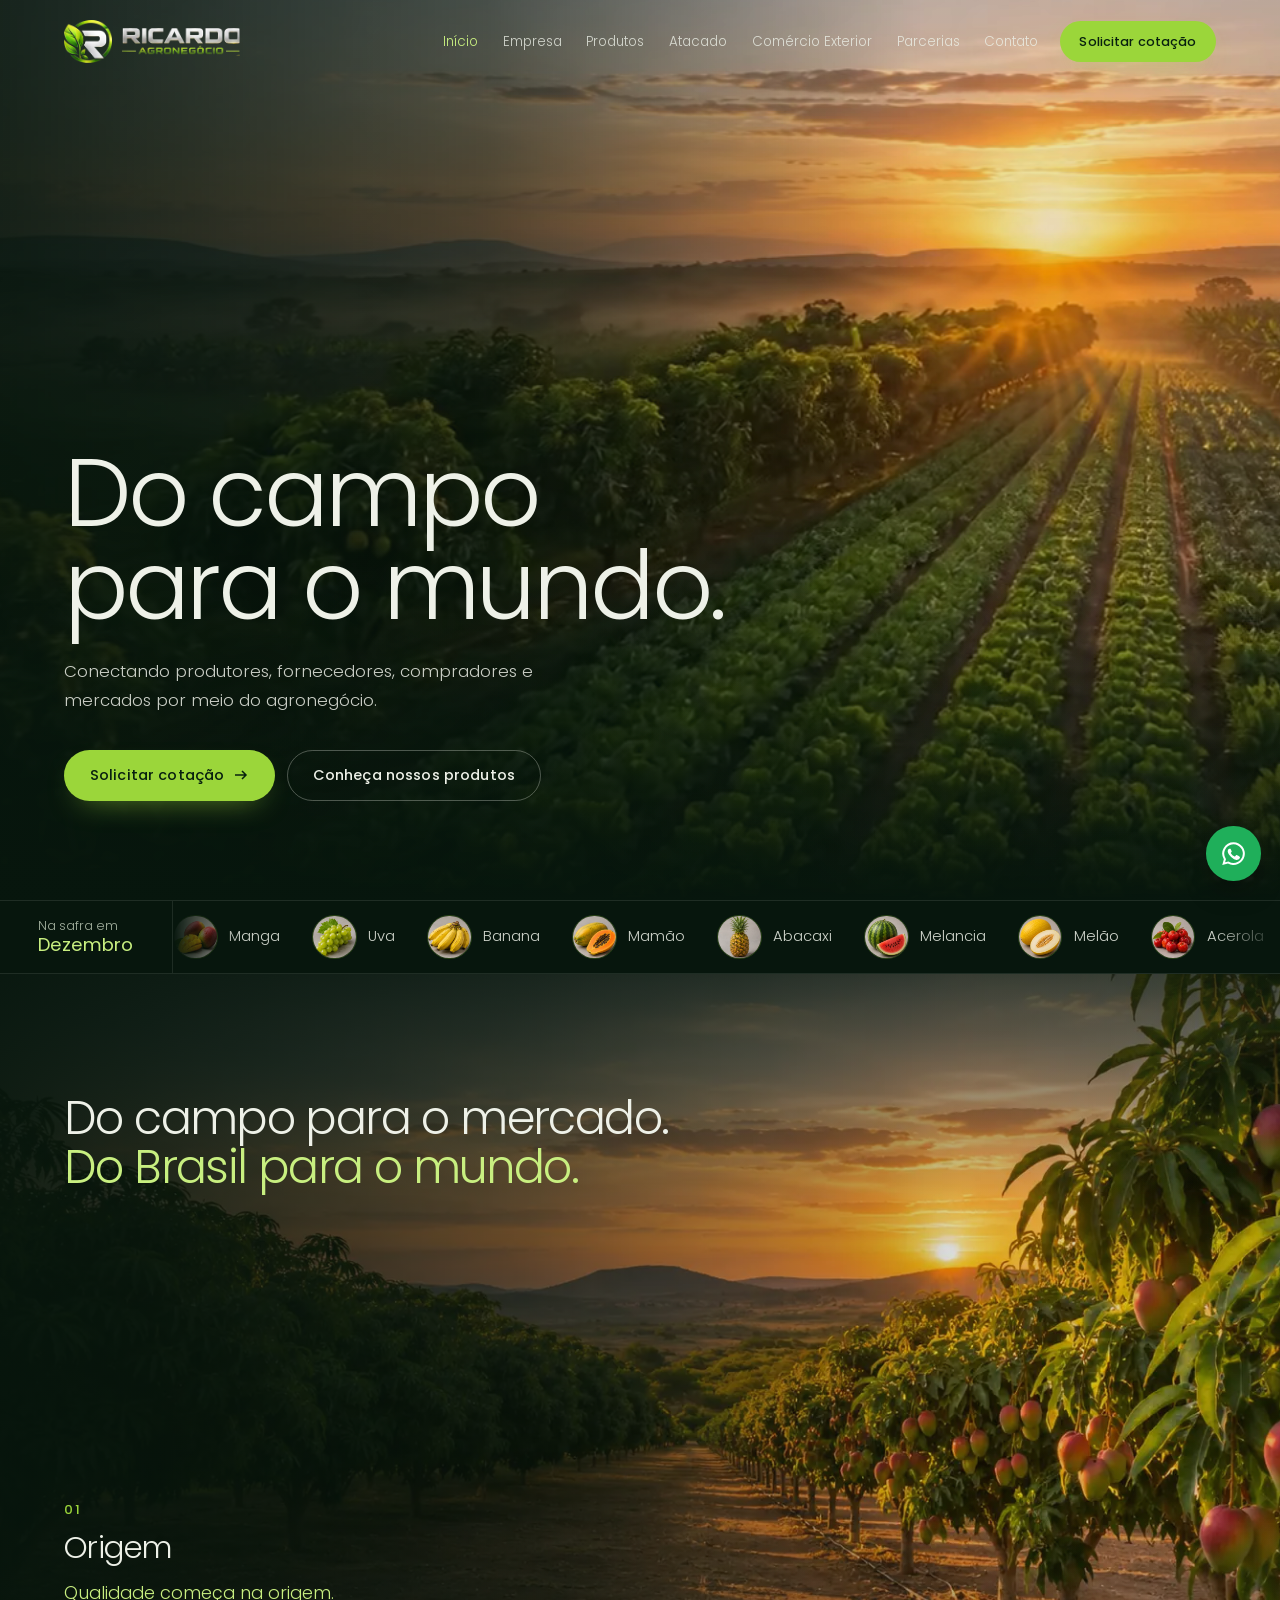
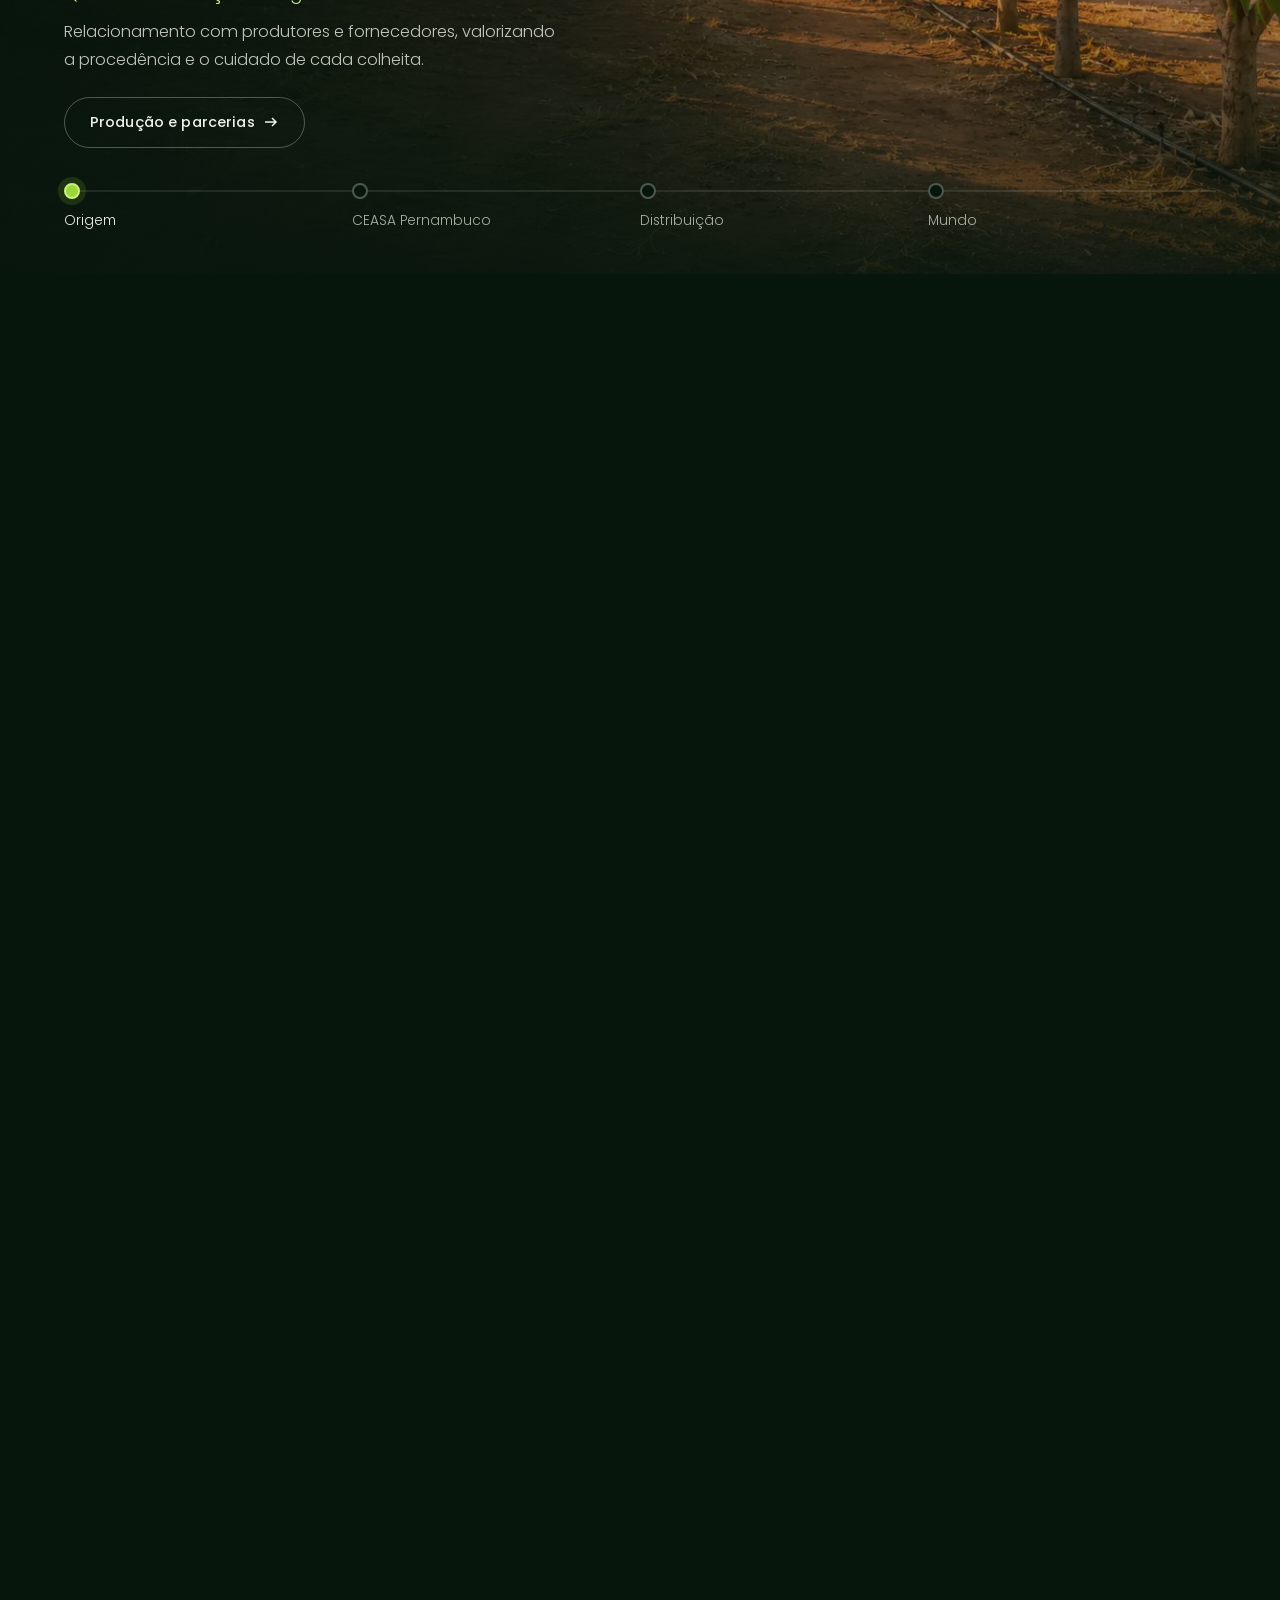
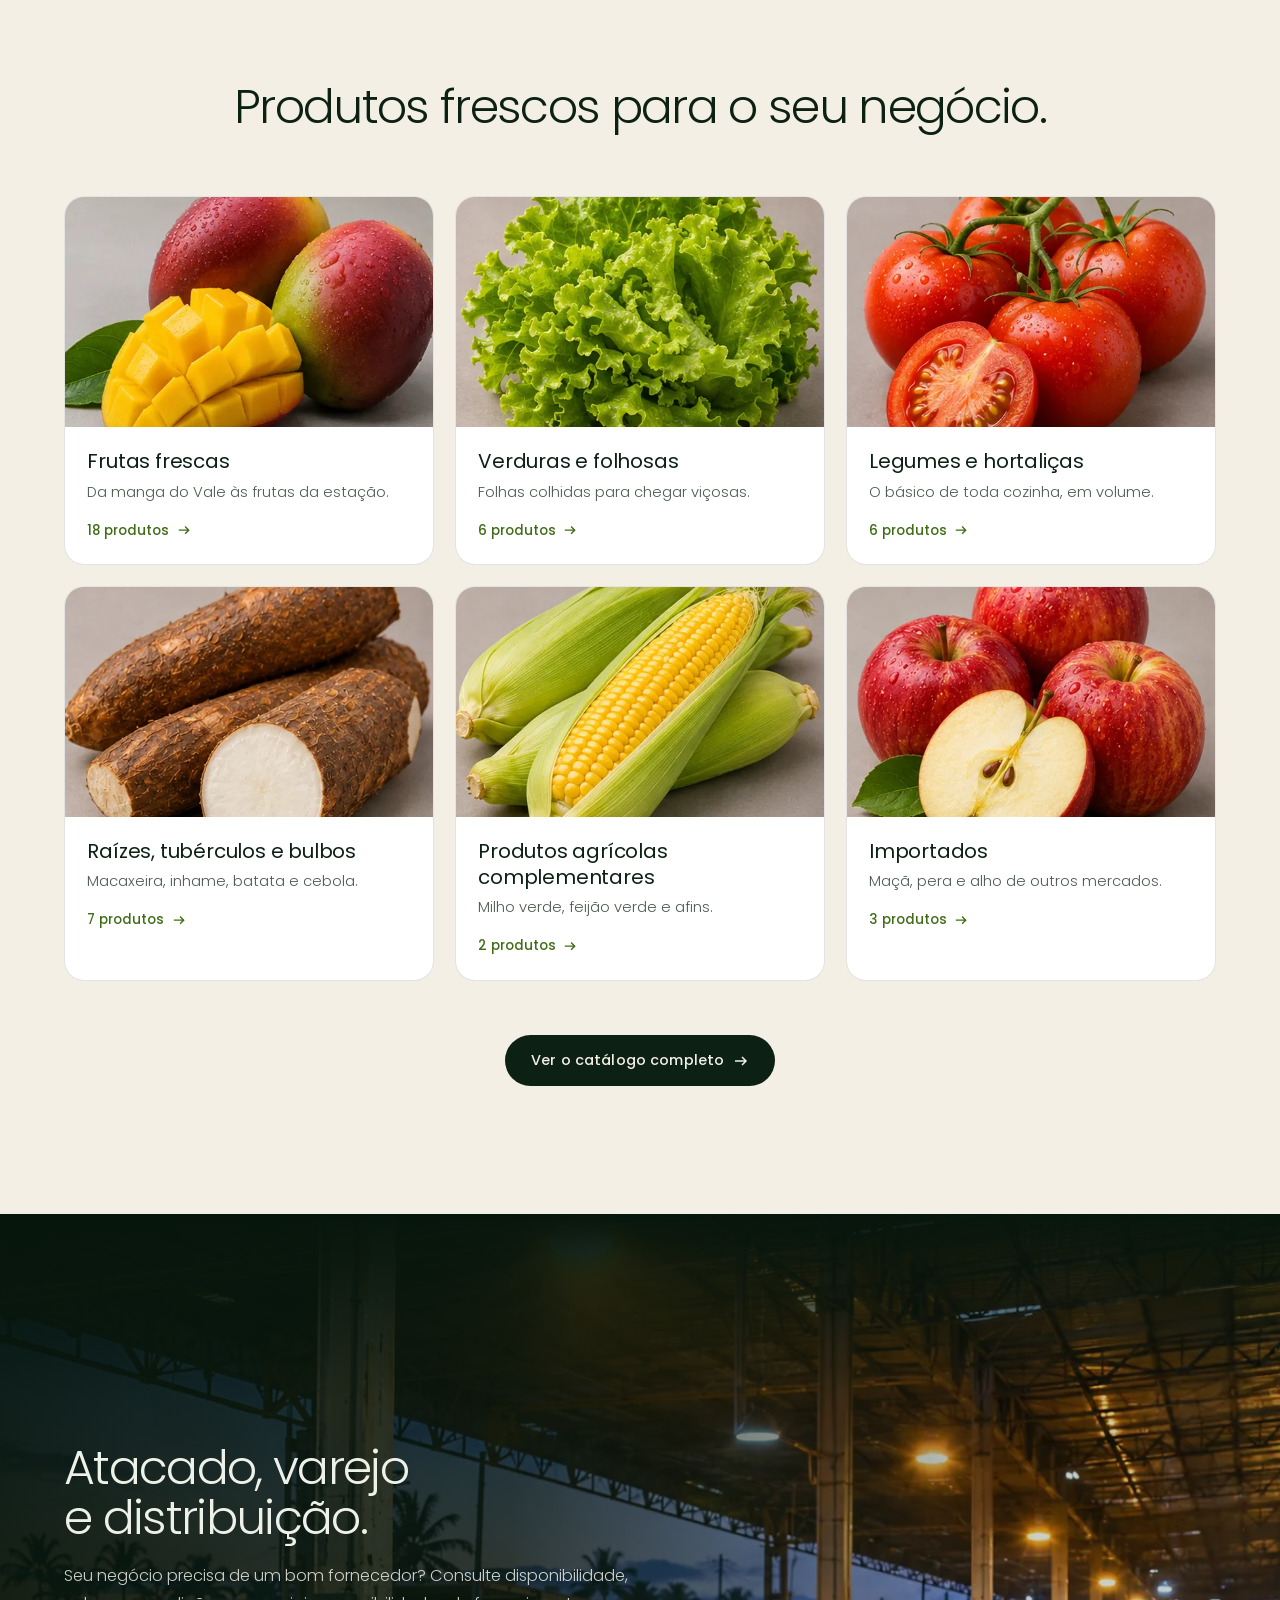
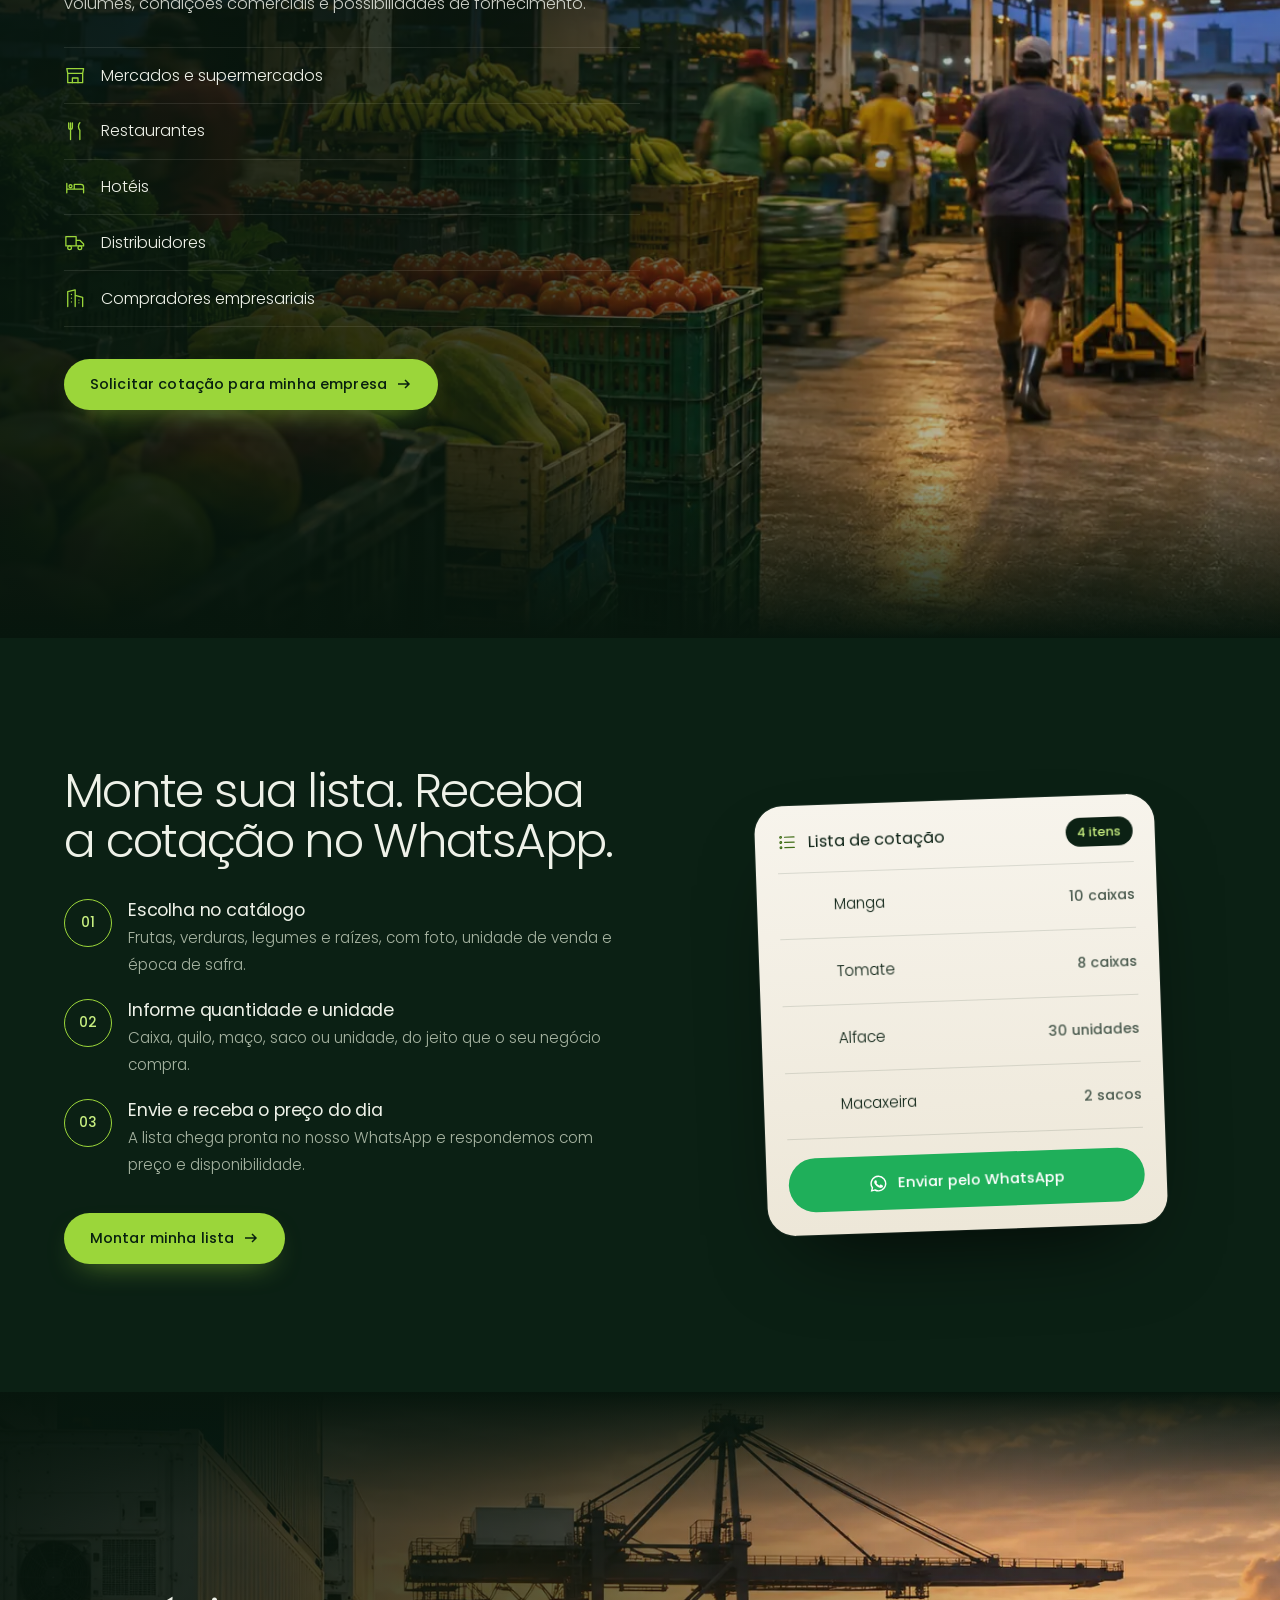
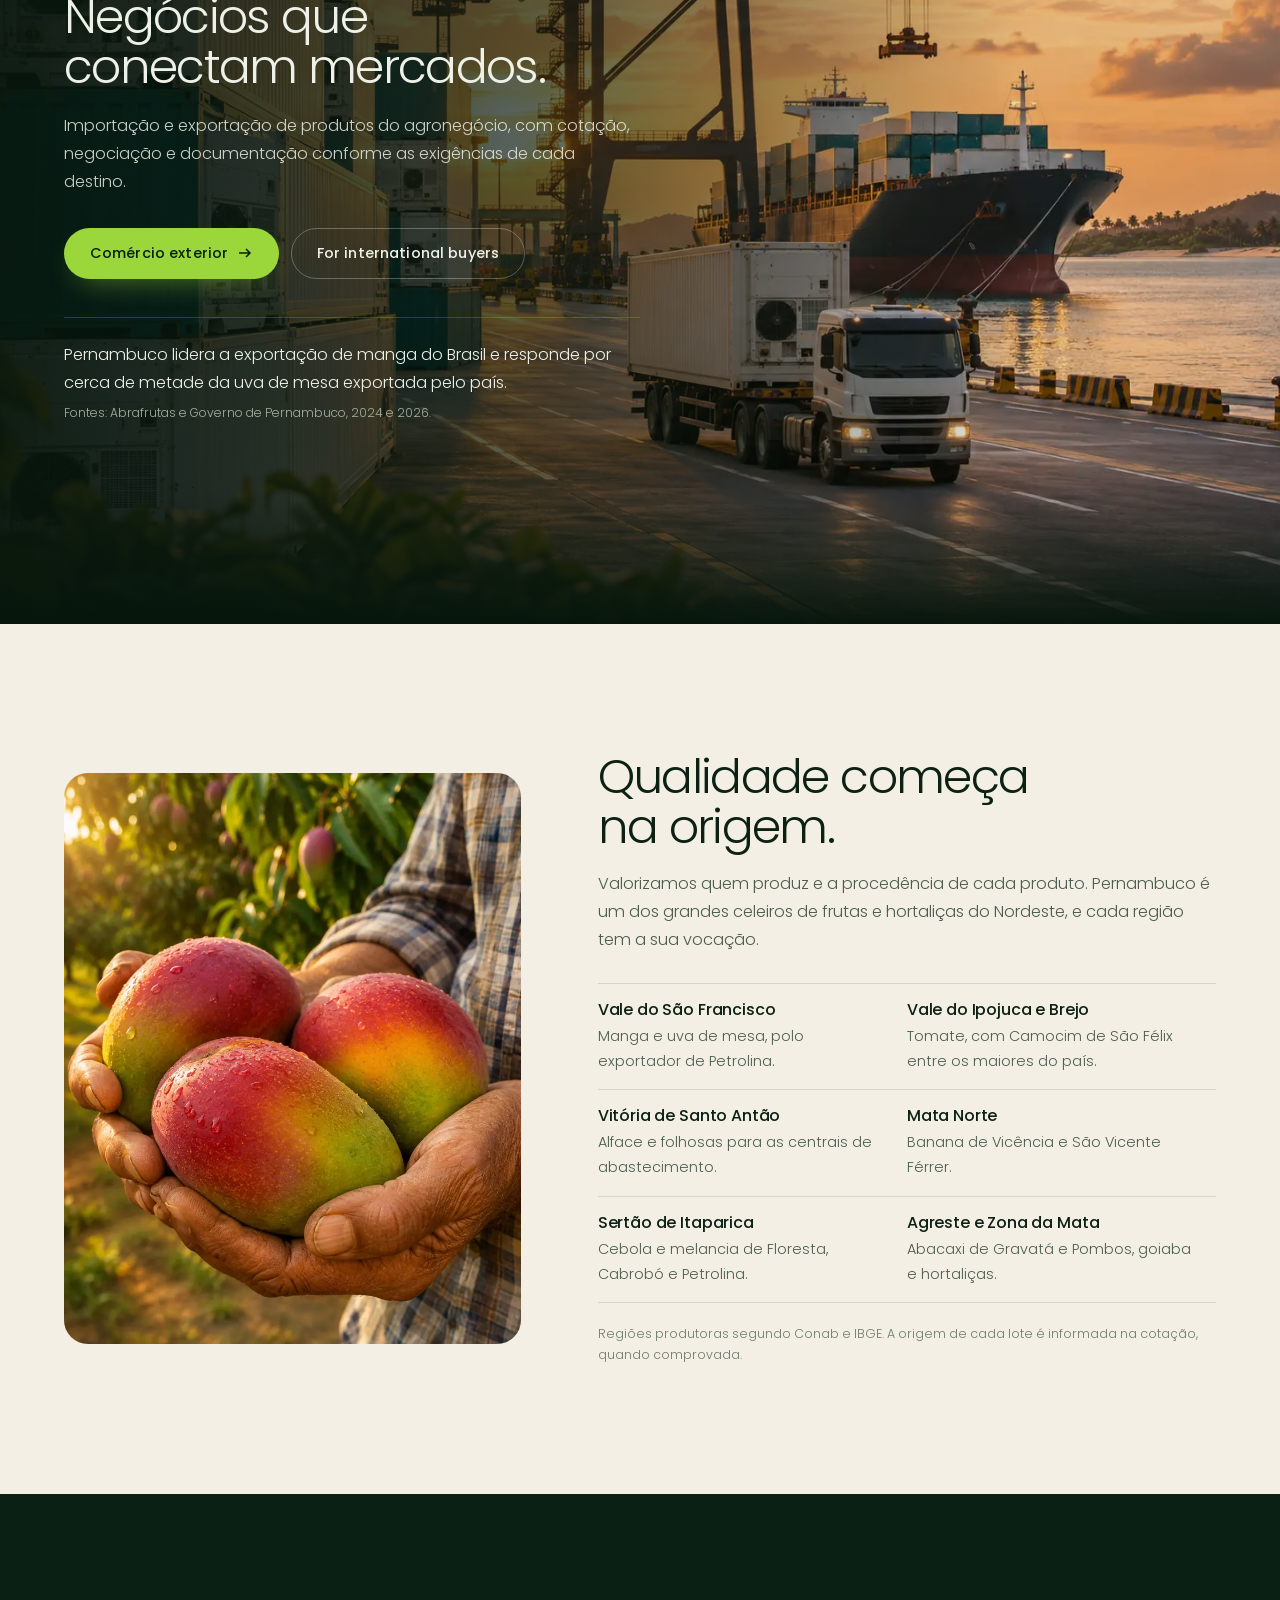
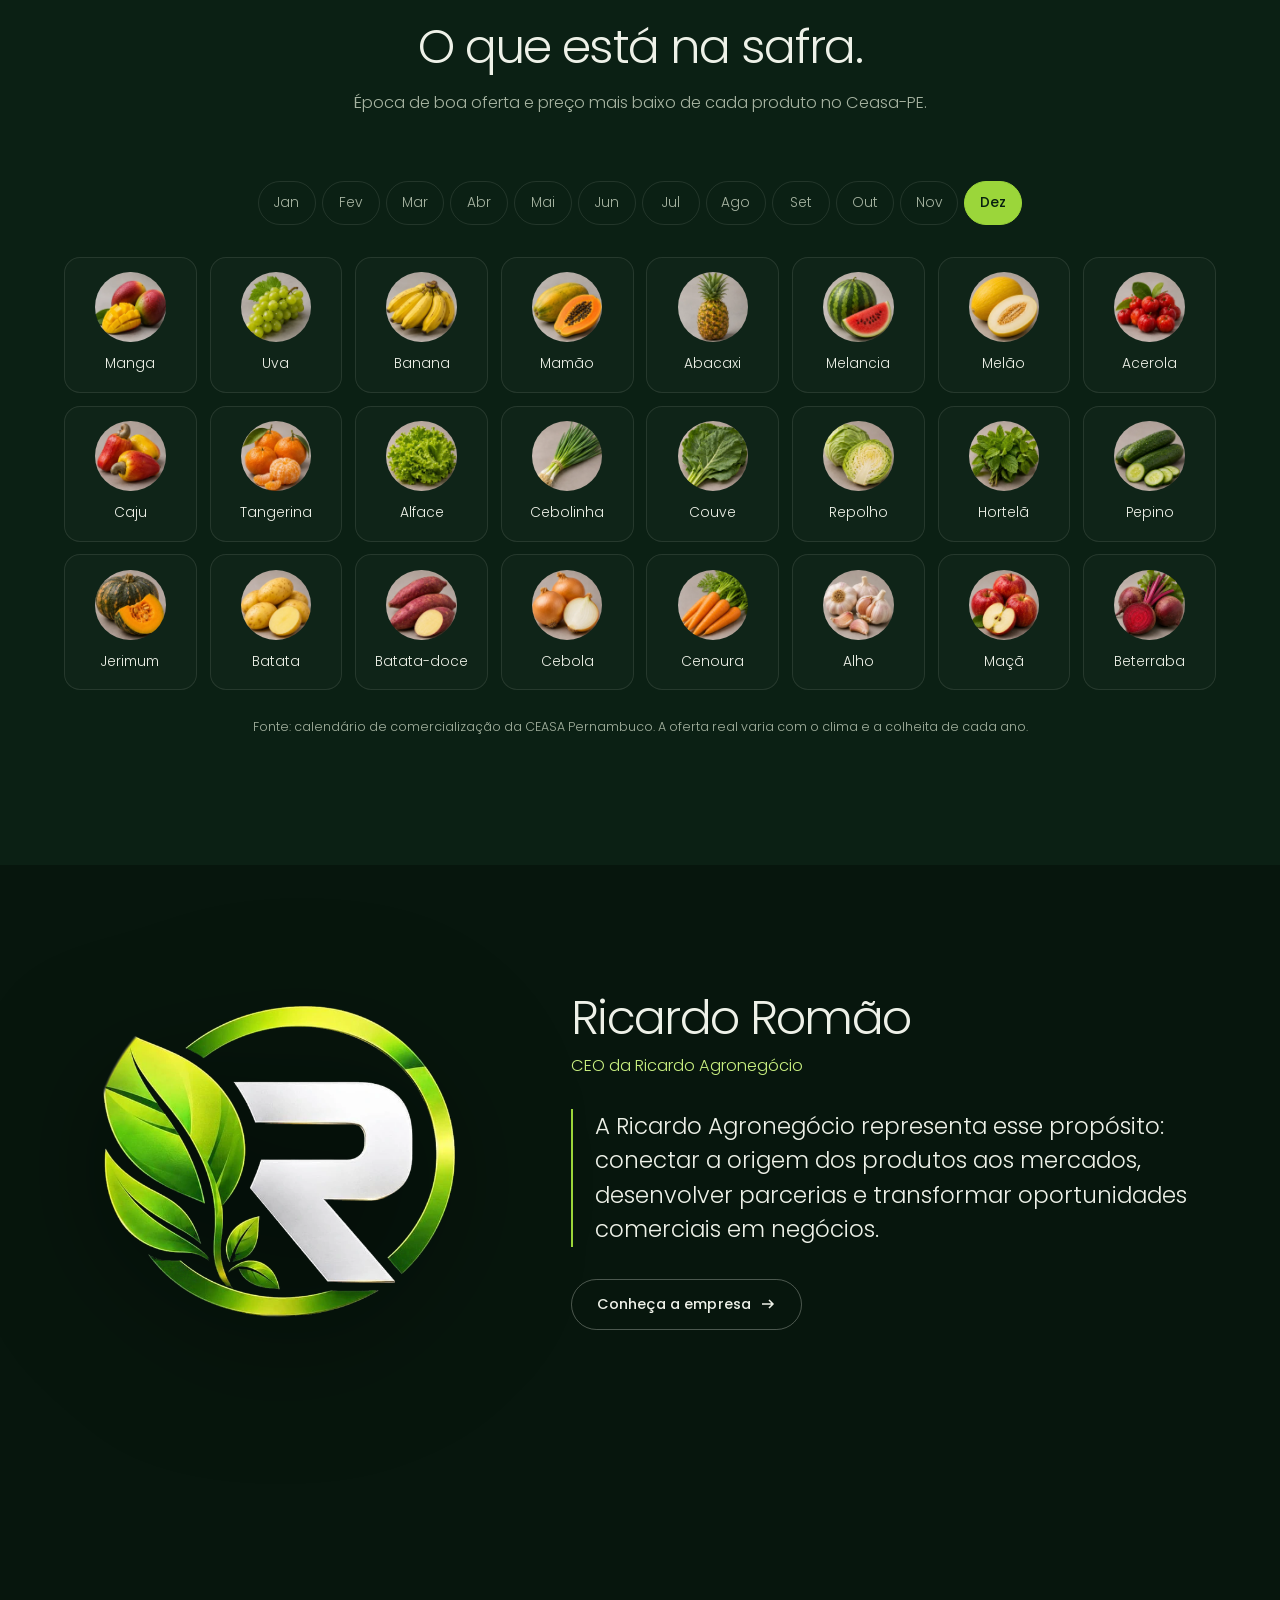
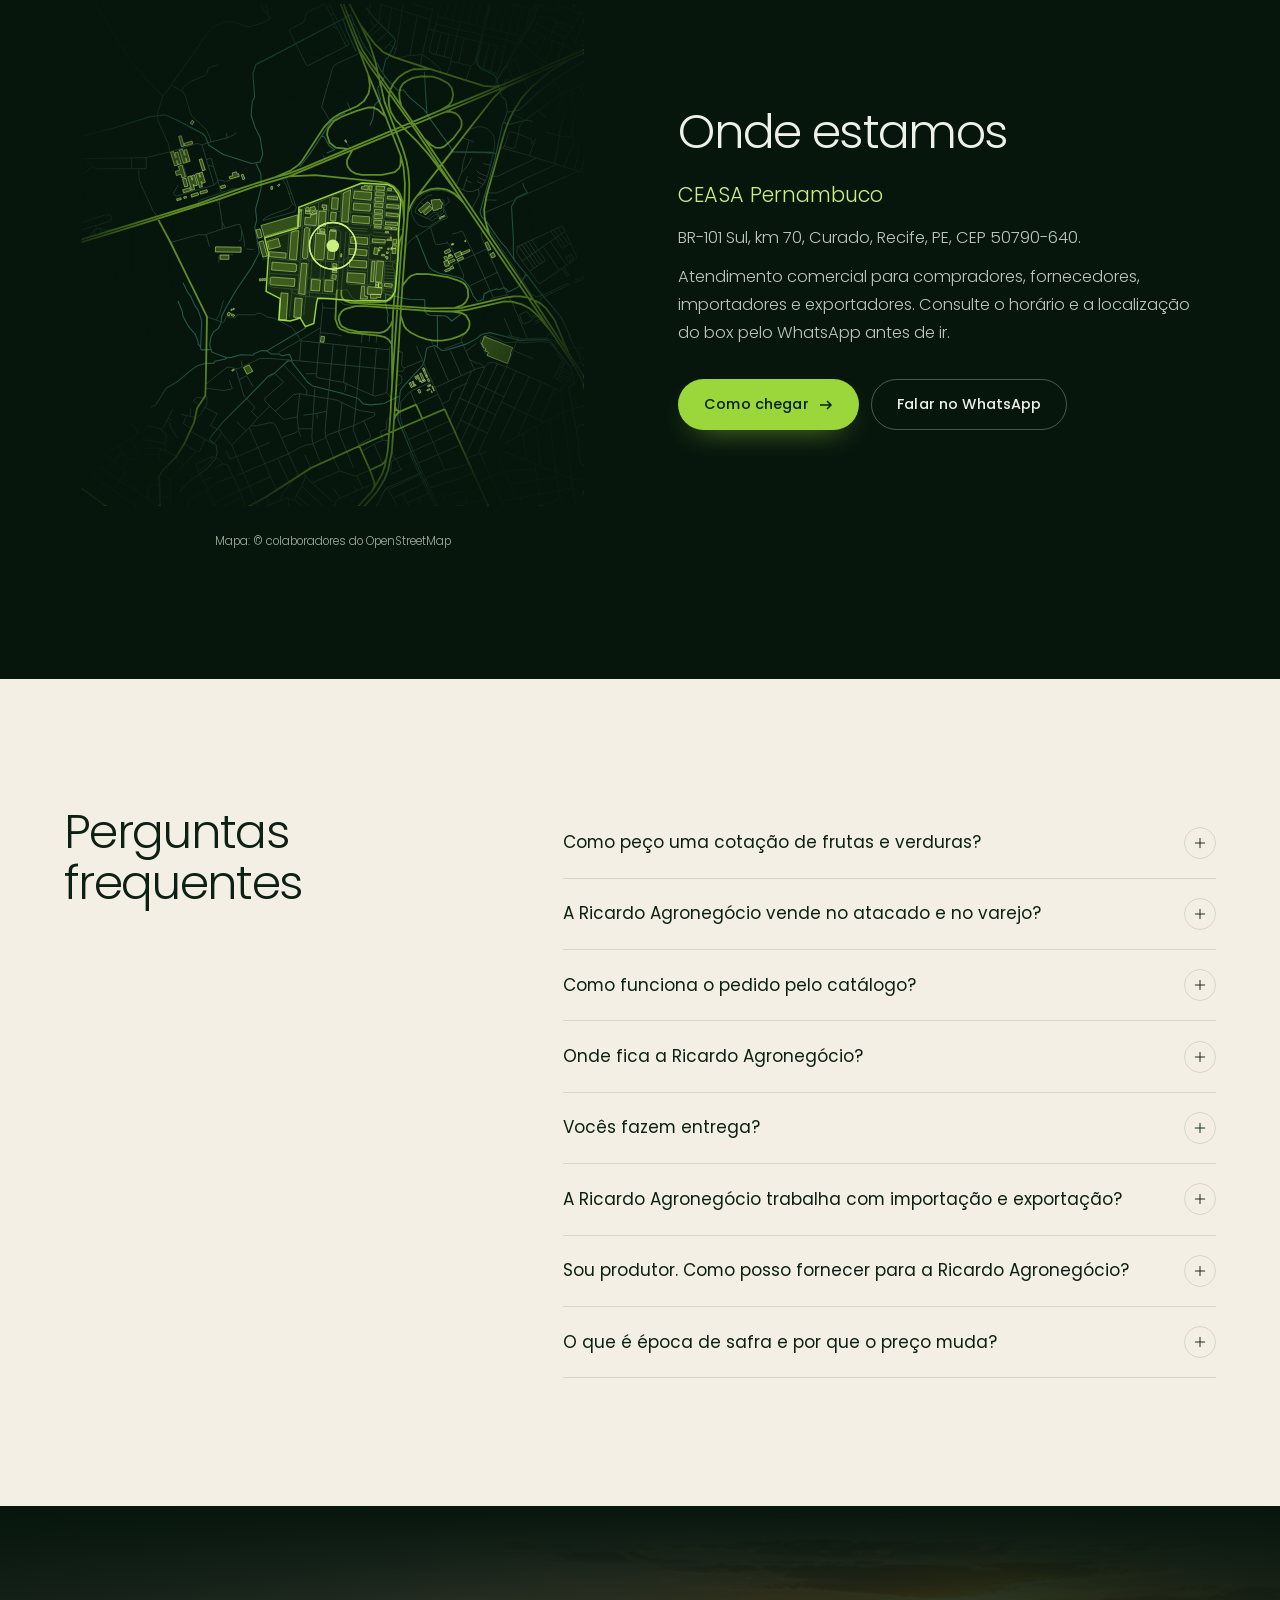
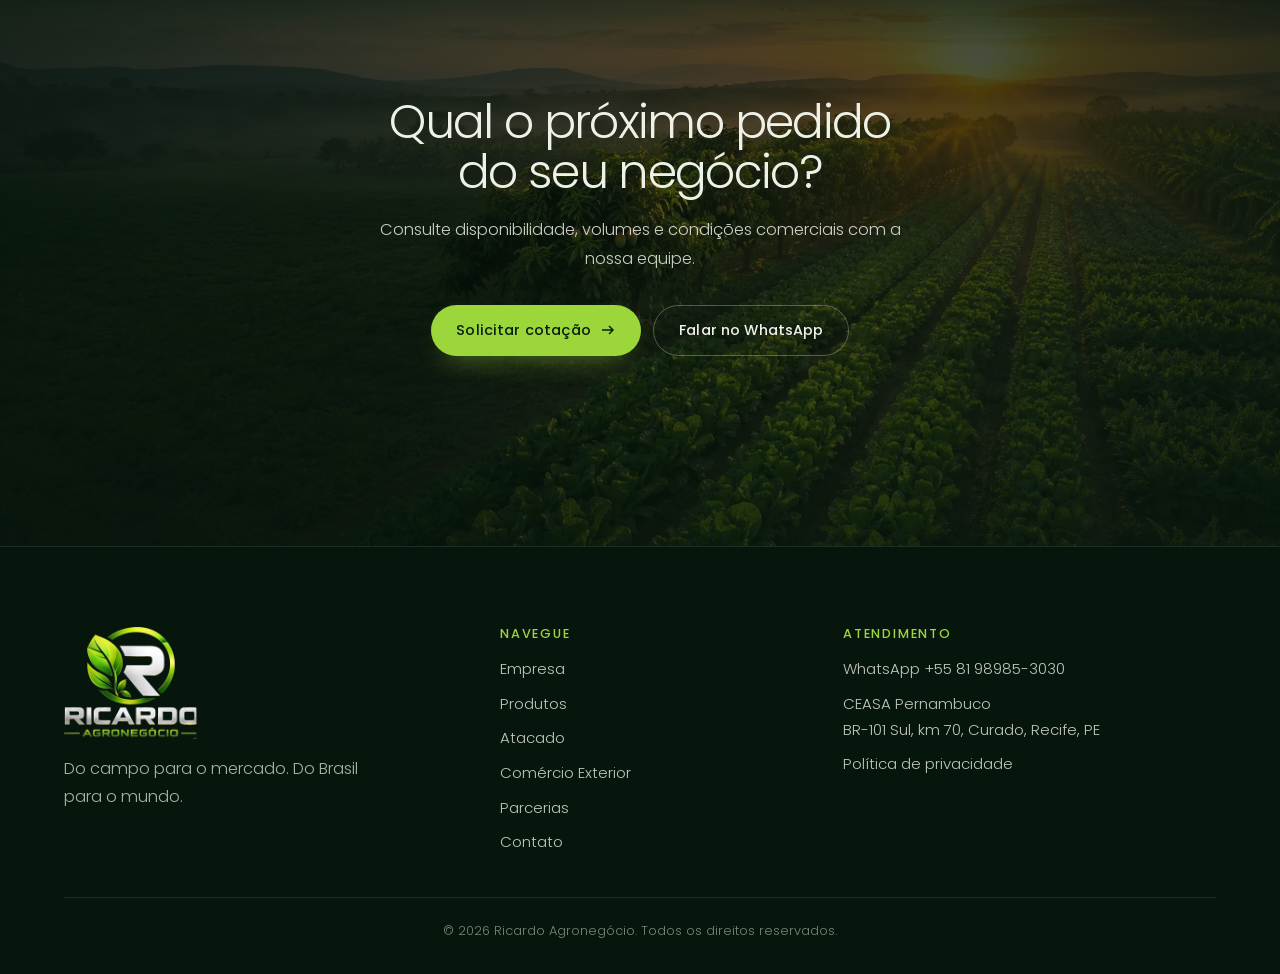
==== commit 6e2a3bff: "feat: vertical drone video for the mobile hero Second Veo 3.1 clip from the portrait hero photo; Veo" ====
--- a/index.html
+++ b/index.html
@@ -17,7 +17,7 @@
 <link rel="preload" as="image" media="(min-width:761px)" imagesrcset="/assets/img/fotos/campo-1000.webp 1000w, /assets/img/fotos/campo-1672.webp 1672w" imagesizes="100vw" fetchpriority="high">
 <link rel="preload" as="image" media="(max-width:760px)" imagesrcset="/assets/img/fotos/campo-m-700.webp 700w, /assets/img/fotos/campo-m-1122.webp 1122w" imagesizes="100vw" fetchpriority="high">
 <script>document.documentElement.classList.add('js')</script>
-<style>@font-face{font-family:"Poppins";src:url(/assets/fonts/poppins-300.woff2) format("woff2");font-weight:300;font-display:swap}@font-face{font-family:"Poppins";src:url(/assets/fonts/poppins-400.woff2) format("woff2");font-weight:400;font-display:swap}@font-face{font-family:"Poppins";src:url(/assets/fonts/poppins-500.woff2) format("woff2");font-weight:500;font-display:swap}@font-face{font-family:"Sans Reserva";src:local("Arial");size-adjust:112.5%}:root{--bg:#07160D;--bg-2:#0B2014;--bg-3:#11301D;--fg:#EEF1E8;--muted:#A6B3A1;--verde:#9BD63A;--verde-2:#C8EF80;--verde-3:#3F6D16;--creme:#F3EFE4;--creme-2:#E8E1D0;--tinta:#0C2114;--tinta-2:#4C5C50;--linha:rgba(155,214,58,.24);--linha-2:rgba(238,241,232,.1);--linha-c:rgba(12,33,20,.12);--sans:"Poppins","Sans Reserva",Arial,sans-serif;--t-hero:clamp(3rem,7.4vw,7.4rem);--t-h2:clamp(2rem,3.7vw,3.5rem);--gutter:clamp(1.25rem,5vw,4rem);--maxw:1280px;--section-py:clamp(5rem,10vw,8.5rem);--ease:cubic-bezier(.2,.8,.3,1);--r:20px}*,*::before,*::after{box-sizing:border-box}html{-webkit-text-size-adjust:100%;scroll-padding-top:6rem}body{margin:0;background:var(--bg);color:var(--fg);font:300 1.02rem/1.72 var(--sans);-webkit-font-smoothing:antialiased;overflow-x:clip}img{display:block;max-width:100%;height:auto}a{color:inherit;text-decoration:none}button,input,select,textarea{font:inherit;color:inherit}h1,h2,h3,p,ul,ol,figure,dl,dd,blockquote{margin:0}h1,h2{font-weight:300;line-height:1.06;letter-spacing:-.035em;text-wrap:balance}h3{font-weight:400;font-size:1.15rem;line-height:1.3;letter-spacing:-.01em}.wrap{width:100%;max-width:var(--maxw);margin-inline:auto;padding-inline:var(--gutter)}:focus-visible{outline:2px solid var(--verde);outline-offset:3px;border-radius:4px}::selection{background:var(--verde);color:var(--bg)}.btn{display:inline-flex;align-items:center;justify-content:center;gap:.55rem;min-height:3.2rem;padding:.7rem 1.55rem;border-radius:999px;border:1px solid transparent;font:500 .9rem/1.2 var(--sans);letter-spacing:.01em;white-space:nowrap;cursor:pointer;transition:background-color .35s var(--ease),border-color .35s var(--ease),color .35s var(--ease),transform .35s var(--ease),box-shadow .35s var(--ease)}.btn svg{width:1rem;height:1rem;flex:none;transition:transform .35s var(--ease)}.btn:hover svg{transform:translateX(3px)}.btn:active{transform:scale(.98)}.btn--verde{background:var(--verde);color:#08200F;box-shadow:0 12px 30px -16px rgba(155,214,58,.75)}.btn--verde:hover{background:var(--verde-2)}.btn--linha{border-color:rgba(238,241,232,.3);color:var(--fg)}.btn--linha:hover{border-color:var(--verde);color:var(--verde-2)}.btn--escuro{background:var(--tinta);color:var(--creme)}.btn--escuro:hover{background:var(--bg-3)}.ctas{display:flex;flex-wrap:wrap;gap:.75rem}.top{position:fixed;inset:0 0 auto 0;z-index:60;transition:background-color .4s var(--ease),border-color .4s var(--ease)}.top.solid,.menu-open .top{background:rgba(7,22,13,.86);-webkit-backdrop-filter:blur(14px);backdrop-filter:blur(14px);border-bottom:1px solid var(--linha-2)}.top__in{display:flex;align-items:center;justify-content:space-between;gap:1.2rem;height:5.2rem}.marca{display:flex;align-items:center;gap:.65rem;flex:none}.marca__r{width:3rem;height:auto}.marca__nome{height:1.75rem;width:auto}.nav{display:flex;align-items:center;gap:.15rem}.nav a:not(.btn){padding:.5rem .7rem;font-size:.84rem;color:rgba(238,241,232,.8);transition:color .3s}.nav a:not(.btn):hover,.nav a[aria-current="page"]{color:var(--verde-2)}.nav .btn{min-height:2.6rem;padding:.5rem 1.15rem;font-size:.8rem;margin-left:.5rem}.burger{display:none;width:2.9rem;height:2.9rem;border-radius:50%;border:1px solid var(--linha);background:none;cursor:pointer;position:relative}.burger span{position:absolute;left:50%;width:1.1rem;height:1.5px;background:var(--verde-2);transform:translateX(-50%);transition:transform .35s var(--ease),top .35s var(--ease)}.burger span:first-child{top:42%}.burger span:last-child{top:58%}.menu-open .burger span:first-child{top:50%;transform:translateX(-50%) rotate(45deg)}.menu-open .burger span:last-child{top:50%;transform:translateX(-50%) rotate(-45deg)}.capa{position:relative;min-height:100svh;display:flex;align-items:flex-end;overflow:hidden;isolation:isolate}.capa__bg{position:absolute;inset:0;z-index:-1}.capa__bg img{width:100%;height:100%;object-fit:cover;object-position:60% 50%;transform:scale(1.06)}.capa__video{position:absolute;inset:0;width:100%;height:100%;object-fit:cover;object-position:60% 50%;transform:scale(1.06);opacity:0;transition:opacity 1.4s ease}.capa__video.on{opacity:1}.capa__bg::after{content:"";position:absolute;inset:0;background:linear-gradient(90deg,rgba(7,22,13,.88) 0%,rgba(7,22,13,.6) 38%,rgba(7,22,13,.08) 72%),linear-gradient(0deg,var(--bg) 0%,rgba(7,22,13,0) 36%)}.capa__txt{max-width:58rem;padding-block:9rem clamp(4rem,11vh,6.5rem)}.capa h1{font-size:var(--t-hero);line-height:.98}.capa p{margin-top:1.5rem;max-width:32rem;font-size:clamp(1.05rem,1.3vw,1.22rem);color:rgba(238,241,232,.84)}.capa .ctas{margin-top:2.2rem}.safra{display:flex;align-items:stretch;border-block:1px solid var(--linha-2);background:var(--bg)}.safra__rot{flex:none;display:flex;flex-direction:column;justify-content:center;padding:1rem clamp(1.2rem,3vw,2.4rem);border-right:1px solid var(--linha-2);line-height:1.25}.safra__rot span{font-size:.78rem;color:var(--muted)}.safra__rot b{font-weight:400;font-size:1.15rem;color:var(--verde-2);text-transform:capitalize}.safra__trilho{flex:1;overflow:hidden;-webkit-mask:linear-gradient(90deg,transparent,#000 6%,#000 94%,transparent);mask:linear-gradient(90deg,transparent,#000 6%,#000 94%,transparent)}.safra__t{display:flex;width:max-content;animation:corre 60s linear infinite}.safra__t:hover{animation-play-state:paused}.safra__item{flex:none;display:flex;align-items:center;gap:.7rem;margin-right:2rem;padding-block:.85rem;font-size:.92rem;color:rgba(238,241,232,.86);transition:color .3s}.safra__item img{width:2.8rem;height:2.8rem;border-radius:50%;object-fit:cover;border:1px solid var(--linha)}.safra__item:hover{color:var(--verde-2)}@keyframes corre{to{transform:translate3d(-50%,0,0)}}.perc{position:relative;background:var(--bg)}.js .perc{height:420vh}.perc__palco{position:sticky;top:0;height:100svh;overflow:hidden;isolation:isolate}.perc__fotos{position:absolute;inset:0;z-index:-1}.perc__foto{position:absolute;inset:0;opacity:0;transition:opacity 1.1s var(--ease)}.perc__foto.on{opacity:1}.perc__foto img{width:100%;height:100%;object-fit:cover;transform:scale(1.08);transition:transform 6s linear}.perc__foto.on img{transform:scale(1)}.perc__fotos::after{content:"";position:absolute;inset:0;background:linear-gradient(90deg,rgba(7,22,13,.9) 0%,rgba(7,22,13,.55) 42%,rgba(7,22,13,.12) 75%),linear-gradient(0deg,rgba(7,22,13,.85) 0%,rgba(7,22,13,0) 40%),linear-gradient(180deg,rgba(7,22,13,.7) 0%,rgba(7,22,13,0) 25%)}.perc__in{height:100%;display:grid;grid-template-rows:auto 1fr auto;padding-block:7.5rem 2.6rem}.perc__titulo{font-size:clamp(2rem,3.6vw,3.4rem);max-width:40rem}.perc__titulo span{color:var(--verde-2)}.perc__etapas{position:relative;align-self:end;max-width:31rem;min-height:17rem}.perc__etapa{position:absolute;inset:auto 0 0 0;opacity:0;transform:translate3d(0,24px,0);transition:opacity .7s var(--ease),transform .9s var(--ease);pointer-events:none}.perc__etapa.on{opacity:1;transform:none;pointer-events:auto}.perc__m{display:none}.perc__n{font-size:.82rem;font-weight:500;letter-spacing:.18em;color:var(--verde)}.perc__etapa h3{margin-top:.4rem;font-size:clamp(1.6rem,2.4vw,2.2rem);font-weight:300;letter-spacing:-.02em}.perc__frase{margin-top:.6rem;font-size:1.12rem;color:var(--verde-2)}.perc__etapa p:not(.perc__n):not(.perc__frase){margin-top:.6rem;color:rgba(238,241,232,.8)}.perc__etapa .btn{margin-top:1.4rem}.perc__trilha{position:relative;display:grid;grid-template-columns:repeat(4,1fr);margin:2.2rem 0 0;padding:0;list-style:none}.perc__trilha i{position:absolute;left:0;right:0;top:.45rem;height:2px;background:var(--linha-2)}.perc__trilha i b{position:absolute;inset:0;background:linear-gradient(90deg,var(--verde-3),var(--verde-2));transform-origin:left;transform:scaleX(var(--p,0))}.perc__trilha li{position:relative;padding-top:1.6rem;font-size:.86rem;color:var(--muted);transition:color .5s}.perc__trilha li span{position:absolute;left:0;top:0;width:1rem;height:1rem;border-radius:50%;background:var(--bg);border:2px solid rgba(238,241,232,.3);transition:background-color .5s,border-color .5s,box-shadow .5s}.perc__trilha li.on{color:var(--fg)}.perc__trilha li.on span{background:var(--verde);border-color:var(--verde-2);box-shadow:0 0 0 6px rgba(155,214,58,.15)}.sec{position:relative;padding-block:var(--section-py)}.sec--creme{background:var(--creme);color:var(--tinta)}.sec--escuro2{background:var(--bg-2)}.cab{max-width:52rem;margin:0 auto clamp(2.6rem,5vw,4rem);text-align:center}.cab h2{font-size:var(--t-h2)}.cab p{margin:1.1rem auto 0;max-width:40rem;color:var(--muted)}.sec--creme .cab p,.sec--creme p{color:var(--tinta-2)}.fim{display:flex;justify-content:center;margin-top:clamp(2.4rem,5vw,3.4rem)}.cats{display:grid;grid-template-columns:repeat(3,1fr);gap:clamp(.9rem,1.6vw,1.3rem)}.cat{display:flex;flex-direction:column;border-radius:var(--r);overflow:hidden;background:#fff;border:1px solid var(--linha-c);transition:transform .5s var(--ease),box-shadow .5s var(--ease)}.cat__foto{aspect-ratio:16/10;overflow:hidden;background:#E6E3DD}.cat__foto img{width:100%;height:100%;object-fit:cover;transition:transform .9s var(--ease)}.cat__txt{display:flex;flex-direction:column;gap:.35rem;padding:1.3rem 1.4rem 1.4rem}.cat h3{font-size:1.25rem}.cat p{font-size:.92rem;color:var(--tinta-2)}.cat__n{display:inline-flex;align-items:center;gap:.45rem;margin-top:.5rem;font-size:.84rem;font-weight:500;color:var(--verde-3)}.cat__n svg{width:.9rem;height:.9rem}.cat:hover{transform:translateY(-5px);box-shadow:0 30px 60px -30px rgba(12,33,20,.35)}.cat:hover .cat__foto img{transform:scale(1.06)}.atac{overflow:clip;isolation:isolate}.atac__bg{position:absolute;inset:0;z-index:-1}.atac__bg img{width:100%;height:100%;object-fit:cover}.atac__bg::after{content:"";position:absolute;inset:0;background:linear-gradient(90deg,rgba(7,22,13,.94) 0%,rgba(7,22,13,.78) 40%,rgba(7,22,13,.2) 80%),linear-gradient(180deg,var(--bg) 0%,rgba(7,22,13,0) 18%,rgba(7,22,13,0) 82%,var(--bg) 100%)}.atac__in{min-height:min(48rem,92svh);display:flex;align-items:center}.atac__txt{max-width:36rem}.atac h2{font-size:var(--t-h2)}.atac p{margin-top:1.2rem;color:rgba(238,241,232,.84)}.compradores{display:grid;grid-template-columns:1fr;margin:1.8rem 0 2rem;padding:0;list-style:none;border-top:1px solid var(--linha-2)}.compradores li{display:flex;align-items:center;gap:.9rem;padding:.85rem 0;border-bottom:1px solid var(--linha-2);font-size:1rem}.compradores svg{width:1.4rem;height:1.4rem;flex:none;color:var(--verde)}.loja{display:grid;grid-template-columns:1.05fr .95fr;gap:clamp(2rem,6vw,5rem);align-items:center}.loja h2{font-size:var(--t-h2)}.passos{display:grid;gap:1.3rem;margin:2rem 0 2.2rem;padding:0;list-style:none}.passos li{display:grid;grid-template-columns:3rem 1fr;gap:1rem;align-items:start}.passos b{display:grid;place-items:center;width:3rem;height:3rem;border-radius:50%;border:1px solid var(--verde);color:var(--verde-2);font-weight:500;font-size:.85rem}.passos h3{font-size:1.1rem}.passos p{margin-top:.25rem;font-size:.95rem;color:var(--muted)}.passos--claro b{border-color:var(--verde-3);color:var(--verde-3)}.passos--claro p{color:var(--tinta-2)}.demo{max-width:25rem;margin-inline:auto;border-radius:28px;padding:1.4rem;background:linear-gradient(180deg,#F7F4EC,#EDE7D8);color:var(--tinta);box-shadow:0 40px 90px -40px rgba(0,0,0,.8),0 0 0 1px rgba(255,255,255,.06);transform:rotate(-2deg)}.demo__topo{display:flex;align-items:center;gap:.6rem;padding-bottom:1rem;border-bottom:1px solid var(--linha-c);font-weight:400}.demo__topo svg{width:1.3rem;height:1.3rem;color:var(--verde-3)}.demo__topo b{margin-left:auto;font-weight:500;font-size:.8rem;padding:.2rem .7rem;border-radius:999px;background:var(--tinta);color:var(--verde-2)}.demo__itens{margin:0;padding:0;list-style:none}.demo__itens li{display:grid;grid-template-columns:2.6rem 1fr auto;gap:.8rem;align-items:center;padding:.75rem 0;border-bottom:1px solid var(--linha-c);font-size:.95rem}.demo__itens img{width:2.6rem;height:2.6rem;border-radius:10px;object-fit:cover}.demo__itens b{font-weight:500;font-size:.88rem;color:var(--tinta-2)}.demo__btn{display:flex;align-items:center;justify-content:center;gap:.6rem;margin-top:1.2rem;padding:.9rem;border-radius:999px;background:#1FAF5A;color:#fff;font-weight:500;font-size:.92rem}.demo__btn svg{width:1.2rem;height:1.2rem}.mundo{position:relative;min-height:min(52rem,100svh);display:flex;align-items:center;overflow:clip;isolation:isolate;padding-block:var(--section-py)}.mundo__bg{position:absolute;inset:0;z-index:-1}.mundo__bg img{width:100%;height:100%;object-fit:cover;object-position:60% 50%}.mundo__bg::after{content:"";position:absolute;inset:0;background:linear-gradient(90deg,rgba(7,22,13,.92) 0%,rgba(7,22,13,.66) 42%,rgba(7,22,13,.1) 80%),linear-gradient(180deg,var(--bg) 0%,rgba(7,22,13,0) 16%,rgba(7,22,13,0) 84%,var(--bg) 100%)}.mundo__txt{max-width:36rem}.mundo h2{font-size:var(--t-h2)}.mundo p{margin-top:1.2rem;color:rgba(238,241,232,.84)}.mundo .ctas{margin-top:2rem}.mundo__dado{margin-top:2.4rem!important;padding-top:1.4rem;border-top:1px solid var(--linha);font-size:1.02rem;color:var(--fg)!important}.mundo__dado small{display:block;margin-top:.4rem;font-size:.76rem;color:var(--muted)}.origem__topo{display:grid;grid-template-columns:.85fr 1.15fr;gap:clamp(2rem,6vw,5rem);align-items:center}.origem__foto{border-radius:24px;overflow:hidden;aspect-ratio:4/5;background:var(--creme-2)}.origem__foto img{width:100%;height:100%;object-fit:cover}.origem h2{font-size:var(--t-h2)}.origem__txt>p{margin-top:1.1rem}.origens{display:grid;grid-template-columns:repeat(2,1fr);gap:0;margin:1.8rem 0 0;padding:0;list-style:none;border-top:1px solid var(--linha-c)}.origens li{padding:1rem 1rem 1rem 0;border-bottom:1px solid var(--linha-c)}.origens li:nth-child(odd){padding-right:1.4rem}.origens h3{font-size:1rem;font-weight:500;color:var(--tinta)}.origens p{margin-top:.2rem;font-size:.9rem}.origens--grade{grid-template-columns:repeat(3,1fr);column-gap:2rem}.origem__fonte{margin-top:1.2rem!important;font-size:.78rem;opacity:.8}.cal{background:var(--bg-2)}.cal__abas{display:flex;justify-content:center;gap:.4rem;flex-wrap:wrap;margin-bottom:2rem}.cal__abas button{min-width:3.6rem;padding:.55rem .9rem;border-radius:999px;border:1px solid var(--linha-2);background:none;cursor:pointer;font-size:.86rem;text-transform:capitalize;color:var(--muted);transition:all .3s var(--ease)}.cal__abas button:hover{border-color:var(--verde);color:var(--fg)}.cal__abas button[aria-selected="true"]{background:var(--verde);border-color:var(--verde);color:#08200F;font-weight:500}.cal__grade{display:grid;grid-template-columns:repeat(auto-fill,minmax(7.4rem,1fr));gap:.8rem;min-height:9rem}.cal__item{display:flex;flex-direction:column;align-items:center;gap:.6rem;padding:.9rem .6rem 1rem;border-radius:16px;border:1px solid var(--linha-2);background:rgba(255,255,255,.02);text-align:center;font-size:.86rem;transition:border-color .3s,transform .4s var(--ease);animation:surge .5s var(--ease) both}.cal__item img{width:4.4rem;height:4.4rem;border-radius:50%;object-fit:cover}.cal__item:hover{border-color:var(--verde);transform:translateY(-3px)}.cal__fonte{margin-top:1.6rem;text-align:center;font-size:.78rem;color:var(--muted)}@keyframes surge{from{opacity:0;transform:translateY(8px)}}.lider__in{display:grid;grid-template-columns:.8fr 1.2fr;gap:clamp(2rem,6vw,5rem);align-items:center}.lider__marca{width:min(100%,22rem);margin-inline:auto;filter:drop-shadow(0 30px 60px rgba(0,0,0,.5))}.lider h2{font-size:var(--t-h2)}.lider__cargo{margin-top:.5rem;color:var(--verde-2)}.lider__txt>p:not(.lider__cargo){margin-top:1rem;color:rgba(238,241,232,.82)}.lider blockquote{margin-top:1.8rem;padding-left:1.4rem;border-left:2px solid var(--verde);font-size:clamp(1.2rem,1.8vw,1.55rem);line-height:1.5;font-weight:300}.lider .ctas{margin-top:2rem}.onde__grid{display:grid;grid-template-columns:1fr 1fr;gap:clamp(2rem,6vw,5rem);align-items:center}.onde__mapa svg{width:100%;height:auto;display:block}.onde__credito{margin-top:.5rem;font-size:.72rem;color:var(--muted);text-align:center}.m-agua{fill:none;stroke:#245a4a;stroke-width:1.2}.m-rua{fill:none;stroke:#2f4d38;stroke-width:.8}.m-via{fill:none;stroke:#7FB52E;stroke-width:2;opacity:.75}.m-area{fill:rgba(155,214,58,.1);stroke:var(--verde);stroke-width:1.6}.m-galpao{fill:rgba(155,214,58,.3);stroke:var(--verde-2);stroke-width:.6}.m-pino circle{fill:var(--verde-2)}.m-pulso{fill:none!important;stroke:var(--verde-2);stroke-width:1.5;transform-origin:center;transform-box:fill-box;animation:pulso 2.6s var(--ease) infinite}.m-pulso+.m-pulso{animation-delay:1.3s}@keyframes pulso{from{transform:scale(.3);opacity:1}to{transform:scale(2.2);opacity:0}}.onde h2{font-size:var(--t-h2)}.onde__lugar{margin-top:1.2rem;font-size:1.3rem;color:var(--verde-2)}.onde__txt p:not(.onde__lugar){margin-top:.7rem;color:rgba(238,241,232,.8)}.onde .ctas{margin-top:2rem}.faq{display:grid;grid-template-columns:.8fr 1.2fr;gap:clamp(2rem,5vw,4rem);align-items:start}.faq__cab{position:sticky;top:7rem}.faq h2{font-size:var(--t-h2)}.faq__item{border-bottom:1px solid var(--linha-c)}.faq__item summary{display:flex;justify-content:space-between;align-items:center;gap:1rem;padding:1.2rem 0;cursor:pointer;list-style:none;font-size:1.06rem;font-weight:400}.faq__item summary::-webkit-details-marker{display:none}.faq__item summary span{flex:none;display:grid;place-items:center;width:2rem;height:2rem;border-radius:50%;border:1px solid var(--linha-c);transition:transform .4s var(--ease),background-color .3s}.faq__item summary svg{width:1rem;height:1rem}.faq__item[open] summary span{transform:rotate(45deg);background:var(--tinta);color:var(--creme)}.faq__item p{padding:0 3rem 1.3rem 0}.final{position:relative;min-height:min(40rem,86svh);display:flex;align-items:center;justify-content:center;text-align:center;overflow:clip;isolation:isolate;padding-block:var(--section-py)}.final__bg{position:absolute;inset:0;z-index:-1}.final__bg img{width:100%;height:100%;object-fit:cover}.final__bg::after{content:"";position:absolute;inset:0;background:radial-gradient(70% 70% at 50% 50%,rgba(7,22,13,.55),rgba(7,22,13,.9)),linear-gradient(180deg,var(--bg) 0%,rgba(7,22,13,0) 22%)}.final__txt{max-width:44rem;margin-inline:auto}.final h2{font-size:var(--t-h2)}.final p{margin:1.2rem auto 0;max-width:34rem;color:rgba(238,241,232,.84)}.final .ctas{justify-content:center;margin-top:2rem}.rod{padding-block:clamp(3.5rem,7vw,5rem) 2rem;border-top:1px solid var(--linha-2);background:var(--bg)}.rod__grid{display:grid;grid-template-columns:1.3fr 1fr 1.2fr;gap:2rem}.rod__marca img{height:7rem;width:auto}.rod__frase{margin-top:1rem;color:var(--muted);max-width:20rem}.rod__col{display:flex;flex-direction:column;gap:.55rem}.rod__col h2{font-size:.8rem;font-weight:500;letter-spacing:.14em;text-transform:uppercase;color:var(--verde);margin-bottom:.4rem}.rod__col a{font-size:.94rem;color:rgba(238,241,232,.8);transition:color .3s}.rod__col a:hover{color:var(--verde-2)}.rod__fim{margin-top:2.6rem;padding-top:1.4rem;border-top:1px solid var(--linha-2);font-size:.8rem;color:rgba(238,241,232,.5);text-align:center}.zap{position:fixed;right:1.2rem;bottom:1.2rem;z-index:50;width:3.4rem;height:3.4rem;border-radius:50%;display:grid;place-items:center;background:#1FAF5A;color:#fff;box-shadow:0 14px 30px -12px rgba(0,0,0,.6);transition:transform .35s var(--ease)}.zap:hover{transform:scale(1.07)}.zap svg{width:1.7rem;height:1.7rem}.pagtopo{position:relative;min-height:66svh;display:flex;align-items:flex-end;overflow:hidden;isolation:isolate;padding-block:9rem clamp(3rem,7vw,5rem)}.pagtopo__bg{position:absolute;inset:0;z-index:-1}.pagtopo__bg img{width:100%;height:100%;object-fit:cover}.pagtopo__bg::after{content:"";position:absolute;inset:0;background:linear-gradient(90deg,rgba(7,22,13,.9) 0%,rgba(7,22,13,.55) 50%,rgba(7,22,13,.2) 100%),linear-gradient(0deg,var(--bg) 0%,rgba(7,22,13,0) 45%)}.pagtopo__txt{max-width:50rem}.pagtopo h1{font-size:clamp(2.6rem,5.4vw,5.2rem)}.pagtopo p{margin-top:1.3rem;max-width:38rem;font-size:clamp(1.02rem,1.2vw,1.15rem);color:rgba(238,241,232,.84)}.pagtopo .ctas{margin-top:2rem}.par{display:grid;grid-template-columns:.85fr 1.15fr;gap:clamp(2rem,6vw,5rem);align-items:start}.par__cab{position:sticky;top:7rem}.par h2{font-size:var(--t-h2)}.texto p{font-size:clamp(1.05rem,1.25vw,1.18rem);line-height:1.8;color:rgba(238,241,232,.86)}.sec--creme .texto p{color:var(--tinta-2)}.texto p+p{margin-top:1.2rem}.texto--pag{max-width:46rem}.texto--pag h2{font-size:clamp(1.35rem,2vw,1.8rem);margin:2.4rem 0 .8rem}.dims{display:grid;grid-template-columns:repeat(5,1fr);gap:.8rem;margin:0;padding:0;list-style:none}.dims li{display:flex;flex-direction:column;gap:1rem;padding:1.4rem 1.2rem 1.5rem;border-radius:18px;border:1px solid var(--linha-2);background:linear-gradient(180deg,rgba(155,214,58,.06),transparent 70%)}.dims b{font-weight:500;font-size:.82rem;letter-spacing:.14em;color:var(--verde)}.dims span{font-size:1rem;line-height:1.45}.mv{display:grid;grid-template-columns:1fr 1fr;gap:clamp(1.5rem,4vw,3rem)}.mv__item{padding:clamp(1.8rem,3.5vw,2.8rem);border-radius:24px;background:#fff;border:1px solid var(--linha-c)}.mv__item h2{font-size:clamp(1.6rem,2.6vw,2.3rem);color:var(--tinta)}.mv__item p{margin-top:1rem}.valores{display:grid;grid-template-columns:repeat(3,1fr);gap:clamp(.8rem,1.5vw,1.1rem)}.valor{padding:1.6rem 1.5rem 1.7rem;border-radius:18px;border:1px solid var(--linha-2);background:rgba(255,255,255,.02);transition:border-color .4s,transform .4s var(--ease)}.valor span{font-size:.8rem;font-weight:500;letter-spacing:.14em;color:var(--verde)}.valor h3{margin-top:.8rem;font-size:1.2rem}.valor p{margin-top:.5rem;font-size:.93rem;color:var(--muted)}.valor:hover{border-color:var(--linha);transform:translateY(-4px)}.marq{overflow:hidden;margin-top:clamp(3rem,6vw,4.5rem);border-block:1px solid var(--linha);padding-block:1.3rem}.marq__t{display:flex;width:max-content;animation:corre 46s linear infinite}.marq__t span{flex:none;margin-right:2.4rem;font-size:clamp(1.3rem,2.4vw,2.2rem);white-space:nowrap}.marq__t i{flex:none;margin-right:2.4rem;align-self:center;width:.5rem;height:.5rem;border-radius:50%;background:var(--verde)}.lider--pag .lider__in{align-items:start}.lider--pag .lider__marca{position:sticky;top:8rem}.quem{display:grid;grid-template-columns:repeat(5,1fr);gap:.8rem;margin:0;padding:0;list-style:none}.quem li{display:flex;flex-direction:column;align-items:center;gap:1rem;padding:1.8rem 1rem;border-radius:18px;border:1px solid var(--linha-2);text-align:center;background:rgba(255,255,255,.02)}.quem svg{width:2.2rem;height:2.2rem;color:var(--verde)}.quem h3{font-size:1rem}.como{display:grid;grid-template-columns:.9fr 1.1fr;gap:clamp(2rem,6vw,5rem);align-items:center}.como h2{font-size:var(--t-h2)}.como .passos{margin:0}.blocos{display:grid;grid-template-columns:repeat(3,1fr);gap:clamp(.8rem,1.5vw,1.1rem)}.bloco{padding:1.7rem 1.6rem;border-radius:18px;border:1px solid var(--linha-2);background:rgba(255,255,255,.02)}.bloco svg{width:2rem;height:2rem;color:var(--verde)}.bloco h3{margin-top:1.1rem;font-size:1.12rem}.bloco p{margin-top:.45rem;font-size:.93rem;color:var(--muted)}.par--centro{align-items:center}.caixa{display:grid;grid-template-columns:.9fr 1.1fr;gap:clamp(2rem,5vw,4rem);padding:clamp(1.8rem,4.5vw,3.6rem);border-radius:28px;background:linear-gradient(180deg,var(--bg-3),var(--bg-2));border:1px solid var(--linha)}.caixa h2{font-size:clamp(1.8rem,3vw,2.7rem)}.caixa__txt p{margin-top:1rem;color:var(--muted)}.tel{display:inline-flex;align-items:center;gap:.6rem;margin-top:1.6rem;font-size:1.2rem;color:var(--verde-2)}.tel svg{width:1.4rem;height:1.4rem}.form{display:grid;grid-template-columns:1fr 1fr;gap:.8rem}.campo{display:flex;flex-direction:column;gap:.35rem}.campo--cheio{grid-column:1/-1}.campo label{font-size:.8rem;color:var(--muted)}.campo input,.campo select,.campo textarea{width:100%;min-height:2.95rem;padding:.6rem 1rem;border-radius:12px;border:1px solid var(--linha-2);background:rgba(7,22,13,.6);font-size:.95rem;transition:border-color .3s}.campo select{appearance:none;-webkit-appearance:none;background-image:url("data:image/svg+xml,%3Csvg xmlns='http://www.w3.org/2000/svg' width='12' height='8' fill='none'%3E%3Cpath d='M1 1.5l5 5 5-5' stroke='%239BD63A' stroke-width='1.4'/%3E%3C/svg%3E");background-repeat:no-repeat;background-position:right 1rem center;padding-right:2.4rem}.campo select option{background:var(--bg-2)}.campo textarea{min-height:4.6rem;resize:vertical}.campo input:focus,.campo select:focus,.campo textarea:focus{outline:none;border-color:var(--verde)}.form .btn{grid-column:1/-1;width:100%}.form__mel{position:absolute;left:-9999px}.aceite{grid-column:1/-1;display:flex;gap:.6rem;font-size:.8rem;color:var(--muted);line-height:1.5}.aceite a{text-decoration:underline}.aceite input{margin-top:.2rem;accent-color:var(--verde);flex:none}.catal{padding-block:clamp(2.5rem,5vw,4rem) var(--section-py);background:var(--creme);color:var(--tinta)}.catal__barra{position:sticky;top:5.2rem;z-index:20;display:flex;flex-wrap:wrap;align-items:center;gap:.8rem;margin-inline:calc(var(--gutter) * -1);padding:.9rem var(--gutter);background:rgba(243,239,228,.92);-webkit-backdrop-filter:blur(12px);backdrop-filter:blur(12px);border-bottom:1px solid var(--linha-c)}.busca{display:flex;align-items:center;gap:.6rem;flex:1 1 18rem;max-width:24rem;padding:.2rem 1rem;border-radius:999px;border:1px solid var(--linha-c);background:#fff}.busca svg{width:1.1rem;height:1.1rem;color:var(--tinta-2);flex:none}.busca input{width:100%;min-height:2.6rem;border:0;background:none;font-size:.95rem;color:var(--tinta)}.busca input:focus{outline:none}.filtros{display:flex;flex-wrap:wrap;gap:.4rem}.filtros::-webkit-scrollbar{display:none}.filtros button{flex:none;padding:.55rem 1rem;border-radius:999px;border:1px solid var(--linha-c);background:#fff;font-size:.84rem;cursor:pointer;color:var(--tinta);transition:all .3s var(--ease)}.filtros button:hover{border-color:var(--verde-3)}.filtros button.on{background:var(--tinta);border-color:var(--tinta);color:var(--verde-2)}.catal__bloco{padding-top:clamp(2.4rem,5vw,3.6rem);scroll-margin-top:10rem}.catal__cab{display:flex;align-items:baseline;justify-content:space-between;gap:1rem;flex-wrap:wrap;margin-bottom:1.4rem;padding-bottom:1rem;border-bottom:1px solid var(--linha-c)}.catal__cab h2{font-size:clamp(1.6rem,2.8vw,2.4rem)}.catal__cab p{color:var(--tinta-2);font-size:.95rem}.prods{display:grid;grid-template-columns:repeat(auto-fill,minmax(15rem,1fr));gap:clamp(.8rem,1.4vw,1.1rem)}.prod{display:flex;flex-direction:column;border-radius:18px;overflow:hidden;background:#fff;border:1px solid var(--linha-c);scroll-margin-top:11rem;transition:box-shadow .4s var(--ease),border-color .4s}.prod:hover{box-shadow:0 24px 50px -30px rgba(12,33,20,.4)}.prod:target{border-color:var(--verde-3);box-shadow:0 0 0 3px rgba(155,214,58,.35)}.prod__foto{position:relative;aspect-ratio:1;background:#E6E3DD;overflow:hidden}.prod__foto img{width:100%;height:100%;object-fit:cover}.prod__selo{position:absolute;left:.8rem;bottom:.8rem;padding:.25rem .7rem;border-radius:999px;background:var(--tinta);color:var(--verde-2);font-size:.74rem;font-weight:500}.prod__txt{flex:1;padding:1.1rem 1.15rem .4rem}.prod h3{font-size:1.15rem}.prod__var{margin-top:.15rem;font-size:.82rem;color:var(--verde-3)!important}.prod__desc{margin-top:.5rem;font-size:.88rem;line-height:1.55;color:var(--tinta-2)}.prod__info{margin-top:.8rem;display:grid;gap:.35rem;font-size:.8rem;line-height:1.45}.prod__info div{display:grid;grid-template-columns:5.6rem 1fr;gap:.5rem}.prod__info dt{color:var(--tinta-2)}.prod__info dd{color:var(--tinta)}.prod__add{display:flex;align-items:center;justify-content:center;gap:.5rem;margin:.9rem 1.15rem 1.15rem;min-height:2.8rem;border-radius:999px;border:1px solid var(--tinta);background:none;cursor:pointer;font-size:.86rem;font-weight:500;color:var(--tinta);transition:all .3s var(--ease)}.prod__add svg{width:1rem;height:1rem}.prod__add:hover{background:var(--tinta);color:var(--verde-2)}.prod__add.na{background:var(--verde);border-color:var(--verde);color:#08200F}.catal__vazio{padding:3rem 0;text-align:center;color:var(--tinta-2)}.catal__nota{margin-top:2.6rem;font-size:.82rem;color:var(--tinta-2);text-align:center}.cesta{position:fixed;left:0;right:0;bottom:1.2rem;z-index:55;display:flex;justify-content:center;pointer-events:none}.cesta__abre,.cesta__painel{pointer-events:auto}.cesta__abre{display:flex;align-items:center;gap:.7rem;padding:.75rem .9rem .75rem 1.3rem;border-radius:999px;border:0;background:var(--tinta);color:var(--creme);cursor:pointer;font-size:.92rem;box-shadow:0 18px 40px -16px rgba(0,0,0,.6)}.cesta__abre svg{width:1.2rem;height:1.2rem;color:var(--verde)}.cesta__abre b{min-width:1.9rem;height:1.9rem;display:grid;place-items:center;border-radius:999px;background:var(--verde);color:#08200F;font-weight:500;font-size:.85rem}.cesta.pula .cesta__abre{animation:pula .5s var(--ease)}@keyframes pula{40%{transform:scale(1.08)}}.cesta__painel{position:fixed;right:1rem;bottom:5.4rem;width:min(26rem,calc(100vw - 2rem));max-height:calc(100svh - 7.5rem);overflow:auto;padding:1.3rem;border-radius:24px;background:#FBF9F3;color:var(--tinta);box-shadow:0 40px 90px -30px rgba(0,0,0,.7)}.cesta__topo{display:flex;align-items:center;justify-content:space-between;gap:1rem;padding-bottom:.8rem;border-bottom:1px solid var(--linha-c)}.cesta__topo h2{font-size:1.25rem;letter-spacing:-.01em}.cesta__topo button{width:2.4rem;height:2.4rem;border-radius:50%;border:1px solid var(--linha-c);background:none;cursor:pointer;display:grid;place-items:center}.cesta__topo svg{width:1rem;height:1rem}.cesta__itens{margin:0;padding:0;list-style:none}.cesta__itens li{display:grid;grid-template-columns:2.8rem 1fr auto;gap:.3rem .8rem;align-items:center;padding:.8rem 0;border-bottom:1px solid var(--linha-c)}.cesta__itens img{grid-row:span 2;width:2.8rem;height:2.8rem;border-radius:10px;object-fit:cover}.cesta__itens .nome{font-size:.95rem;font-weight:400}.cesta__itens .tira{width:2rem;height:2rem;border:0;background:none;cursor:pointer;color:var(--tinta-2);display:grid;place-items:center}.cesta__itens .tira svg{width:.9rem;height:.9rem}.cesta__itens .qtd{grid-column:2/4;display:flex;gap:.5rem}.cesta__itens input,.cesta__itens select{min-height:2.3rem;border-radius:10px;border:1px solid var(--linha-c);background:#fff;padding:.3rem .6rem;font-size:.88rem;color:var(--tinta)}.cesta__itens input{width:4.6rem}.cesta__itens select{flex:1}.cesta__vazia{padding:1.2rem 0;font-size:.9rem;color:var(--tinta-2)}.cesta__form{display:grid;grid-template-columns:1fr 1fr;gap:.6rem;margin-top:1rem}.cesta__form .campo label{color:var(--tinta-2)}.cesta__form .campo input,.cesta__form .campo select{background:#fff;border-color:var(--linha-c);color:var(--tinta);min-height:2.6rem}.cesta__form .btn{grid-column:1/-1;background:#1FAF5A;color:#fff;box-shadow:none}.cesta__form .btn svg{width:1.2rem;height:1.2rem}.cesta__form .btn:hover{background:#178f49}.obrigado{min-height:100svh;display:grid;place-items:center;text-align:center;padding:2rem}.obrigado img{width:6rem;height:auto;margin:0 auto 2rem}.obrigado h1{font-size:clamp(1.8rem,4vw,2.8rem)}.obrigado p{margin-top:1rem;color:var(--muted)}.gira{width:2.6rem;height:2.6rem;margin:2rem auto;border-radius:50%;border:1.5px solid var(--linha-2);border-top-color:var(--verde);animation:gira 1s linear infinite}@keyframes gira{to{transform:rotate(360deg)}}.obrigado .ctas{justify-content:center}.js .rv{opacity:0;transform:translate3d(0,26px,0);transition:opacity .9s var(--ease),transform 1.1s var(--ease)}.js .rv.in{opacity:1;transform:none}.js .rv[data-d="1"]{transition-delay:.08s}.js .rv[data-d="2"]{transition-delay:.16s}@media (max-width:1180px){.nav{display:none}.burger{display:block}.menu-open .nav{display:flex;position:fixed;inset:5.2rem 0 auto 0;flex-direction:column;align-items:stretch;gap:0;padding:1rem var(--gutter) 1.6rem;background:var(--bg);border-bottom:1px solid var(--linha-2)}.menu-open .nav a:not(.btn){text-align:center;padding:.9rem;border-bottom:1px solid var(--linha-2);font-size:.95rem}.menu-open .nav .btn{margin:1rem 0 0}.dims{grid-template-columns:repeat(3,1fr)}.quem{grid-template-columns:repeat(3,1fr)}}@media (max-width:900px){.cats,.valores,.blocos{grid-template-columns:repeat(2,1fr)}.loja,.origem__topo,.lider__in,.onde__grid,.faq,.par,.como,.caixa,.mv{grid-template-columns:1fr}.faq__cab,.par__cab{position:relative;top:0}.rod__grid{grid-template-columns:1fr 1fr}.rod__marca{grid-column:1/-1}.origens--grade{grid-template-columns:repeat(2,1fr)}.lider--pag .lider__marca{position:relative;top:0}.lider__marca{width:min(60%,14rem)}}@media (max-width:760px){.top__in{height:4.6rem}.marca__r{width:2.6rem}.marca__nome{height:1.45rem}.menu-open .nav{inset:4.6rem 0 auto 0}.capa{align-items:flex-start;text-align:center}.capa__bg img{object-position:50% 70%}.capa__video{display:none}.capa__bg::after{background:linear-gradient(180deg,rgba(7,22,13,.82) 0%,rgba(7,22,13,.55) 40%,rgba(7,22,13,.05) 66%,rgba(7,22,13,.2) 84%,var(--bg) 100%)}.capa__txt{padding:7.4rem 0 clamp(15rem,58vw,20rem);margin-inline:auto}.capa p{margin-inline:auto}.ctas{justify-content:center}.safra__rot{padding-inline:1rem}.safra__rot b{font-size:1rem}.js .perc{height:auto}.perc__palco{position:relative;height:auto;overflow:visible}.perc__fotos{display:none}.perc__in{display:block;padding-block:var(--section-py)}.perc__titulo{text-align:center;margin-inline:auto}.perc__etapas{min-height:0;max-width:none;margin-top:2.4rem;display:grid;gap:1.2rem}.perc__etapa{position:relative;inset:auto;opacity:1;transform:none;pointer-events:auto;border-radius:22px;overflow:hidden;border:1px solid var(--linha-2);background:var(--bg-2);padding:0 1.3rem 1.5rem}.perc__m{display:block;margin:0 -1.3rem 1.2rem;aspect-ratio:16/10;overflow:hidden}.perc__m img{width:100%;height:100%;object-fit:cover}.perc__trilha{display:none}.cats,.valores,.blocos,.dims{grid-template-columns:1fr}.quem{grid-template-columns:repeat(2,1fr)}.quem li:last-child{grid-column:1/-1}.compradores{grid-template-columns:1fr}.atac__in{min-height:0}.atac__bg::after{background:linear-gradient(180deg,var(--bg) 0%,rgba(7,22,13,.82) 30%,rgba(7,22,13,.9) 100%)}.atac__txt,.mundo__txt,.loja__txt,.origem__txt,.lider__txt,.onde__txt{text-align:center}.passos li{text-align:left}.mundo__bg::after{background:linear-gradient(180deg,var(--bg) 0%,rgba(7,22,13,.7) 25%,rgba(7,22,13,.88) 100%)}.origens{grid-template-columns:1fr;text-align:left}.origens--grade{grid-template-columns:1fr}.origem__foto{max-width:24rem;margin-inline:auto}.lider blockquote{border-left:0;padding-left:0;border-top:2px solid var(--verde);padding-top:1.2rem}.faq__item p{padding-right:0}.form,.cesta__form{grid-template-columns:1fr}.rod__grid{grid-template-columns:1fr;text-align:center}.rod__marca img{margin-inline:auto}.rod__frase{margin-inline:auto}.pagtopo{min-height:56svh;text-align:center;padding-top:8rem}.pagtopo p{margin-inline:auto}.catal__barra{top:4.6rem;padding-block:.7rem}.filtros{flex-wrap:nowrap;overflow-x:auto;scrollbar-width:none;margin-inline:calc(var(--gutter) * -1);padding-inline:var(--gutter)}.filtros::-webkit-scrollbar{display:none}.busca{max-width:none}.prods{grid-template-columns:repeat(2,1fr);gap:.6rem}.prod__txt{padding:.8rem .8rem .2rem}.prod h3{font-size:1rem}.prod__desc{display:none}.prod__info div{grid-template-columns:1fr;gap:0}.prod__info div:last-child{display:none}.prod__add{margin:.7rem .8rem .8rem;min-height:2.5rem;font-size:.8rem}.prod__add span{display:none}.prod__add::after{content:"Adicionar"}.prod__add.na::after{content:"Na lista"}.cesta{left:1rem;right:5.4rem}.cesta__abre{width:100%;justify-content:space-between}.cesta__painel{left:.5rem;right:.5rem;width:auto;bottom:5.2rem}.cal__abas{flex-wrap:nowrap;overflow-x:auto;justify-content:flex-start;margin-inline:calc(var(--gutter) * -1);padding-inline:var(--gutter);scrollbar-width:none}.cal__abas::-webkit-scrollbar{display:none}.cal__grade{grid-template-columns:repeat(3,1fr);gap:.55rem}.cal__item img{width:3.6rem;height:3.6rem}}@media (prefers-reduced-motion:reduce){*,*::before,*::after{animation-duration:.01ms!important;animation-iteration-count:1!important;transition-duration:.01ms!important}.js .rv{opacity:1;transform:none}.js .perc{height:auto}}</style>
+<style>@font-face{font-family:"Poppins";src:url(/assets/fonts/poppins-300.woff2) format("woff2");font-weight:300;font-display:swap}@font-face{font-family:"Poppins";src:url(/assets/fonts/poppins-400.woff2) format("woff2");font-weight:400;font-display:swap}@font-face{font-family:"Poppins";src:url(/assets/fonts/poppins-500.woff2) format("woff2");font-weight:500;font-display:swap}@font-face{font-family:"Sans Reserva";src:local("Arial");size-adjust:112.5%}:root{--bg:#07160D;--bg-2:#0B2014;--bg-3:#11301D;--fg:#EEF1E8;--muted:#A6B3A1;--verde:#9BD63A;--verde-2:#C8EF80;--verde-3:#3F6D16;--creme:#F3EFE4;--creme-2:#E8E1D0;--tinta:#0C2114;--tinta-2:#4C5C50;--linha:rgba(155,214,58,.24);--linha-2:rgba(238,241,232,.1);--linha-c:rgba(12,33,20,.12);--sans:"Poppins","Sans Reserva",Arial,sans-serif;--t-hero:clamp(3rem,7.4vw,7.4rem);--t-h2:clamp(2rem,3.7vw,3.5rem);--gutter:clamp(1.25rem,5vw,4rem);--maxw:1280px;--section-py:clamp(5rem,10vw,8.5rem);--ease:cubic-bezier(.2,.8,.3,1);--r:20px}*,*::before,*::after{box-sizing:border-box}html{-webkit-text-size-adjust:100%;scroll-padding-top:6rem}body{margin:0;background:var(--bg);color:var(--fg);font:300 1.02rem/1.72 var(--sans);-webkit-font-smoothing:antialiased;overflow-x:clip}img{display:block;max-width:100%;height:auto}a{color:inherit;text-decoration:none}button,input,select,textarea{font:inherit;color:inherit}h1,h2,h3,p,ul,ol,figure,dl,dd,blockquote{margin:0}h1,h2{font-weight:300;line-height:1.06;letter-spacing:-.035em;text-wrap:balance}h3{font-weight:400;font-size:1.15rem;line-height:1.3;letter-spacing:-.01em}.wrap{width:100%;max-width:var(--maxw);margin-inline:auto;padding-inline:var(--gutter)}:focus-visible{outline:2px solid var(--verde);outline-offset:3px;border-radius:4px}::selection{background:var(--verde);color:var(--bg)}.btn{display:inline-flex;align-items:center;justify-content:center;gap:.55rem;min-height:3.2rem;padding:.7rem 1.55rem;border-radius:999px;border:1px solid transparent;font:500 .9rem/1.2 var(--sans);letter-spacing:.01em;white-space:nowrap;cursor:pointer;transition:background-color .35s var(--ease),border-color .35s var(--ease),color .35s var(--ease),transform .35s var(--ease),box-shadow .35s var(--ease)}.btn svg{width:1rem;height:1rem;flex:none;transition:transform .35s var(--ease)}.btn:hover svg{transform:translateX(3px)}.btn:active{transform:scale(.98)}.btn--verde{background:var(--verde);color:#08200F;box-shadow:0 12px 30px -16px rgba(155,214,58,.75)}.btn--verde:hover{background:var(--verde-2)}.btn--linha{border-color:rgba(238,241,232,.3);color:var(--fg)}.btn--linha:hover{border-color:var(--verde);color:var(--verde-2)}.btn--escuro{background:var(--tinta);color:var(--creme)}.btn--escuro:hover{background:var(--bg-3)}.ctas{display:flex;flex-wrap:wrap;gap:.75rem}.top{position:fixed;inset:0 0 auto 0;z-index:60;transition:background-color .4s var(--ease),border-color .4s var(--ease)}.top.solid,.menu-open .top{background:rgba(7,22,13,.86);-webkit-backdrop-filter:blur(14px);backdrop-filter:blur(14px);border-bottom:1px solid var(--linha-2)}.top__in{display:flex;align-items:center;justify-content:space-between;gap:1.2rem;height:5.2rem}.marca{display:flex;align-items:center;gap:.65rem;flex:none}.marca__r{width:3rem;height:auto}.marca__nome{height:1.75rem;width:auto}.nav{display:flex;align-items:center;gap:.15rem}.nav a:not(.btn){padding:.5rem .7rem;font-size:.84rem;color:rgba(238,241,232,.8);transition:color .3s}.nav a:not(.btn):hover,.nav a[aria-current="page"]{color:var(--verde-2)}.nav .btn{min-height:2.6rem;padding:.5rem 1.15rem;font-size:.8rem;margin-left:.5rem}.burger{display:none;width:2.9rem;height:2.9rem;border-radius:50%;border:1px solid var(--linha);background:none;cursor:pointer;position:relative}.burger span{position:absolute;left:50%;width:1.1rem;height:1.5px;background:var(--verde-2);transform:translateX(-50%);transition:transform .35s var(--ease),top .35s var(--ease)}.burger span:first-child{top:42%}.burger span:last-child{top:58%}.menu-open .burger span:first-child{top:50%;transform:translateX(-50%) rotate(45deg)}.menu-open .burger span:last-child{top:50%;transform:translateX(-50%) rotate(-45deg)}.capa{position:relative;min-height:100svh;display:flex;align-items:flex-end;overflow:hidden;isolation:isolate}.capa__bg{position:absolute;inset:0;z-index:-1}.capa__bg img{width:100%;height:100%;object-fit:cover;object-position:60% 50%;transform:scale(1.06)}.capa__video{position:absolute;inset:0;width:100%;height:100%;object-fit:cover;object-position:60% 50%;transform:scale(1.06);opacity:0;transition:opacity 1.4s ease}.capa__video.on{opacity:1}.capa__bg::after{content:"";position:absolute;inset:0;background:linear-gradient(90deg,rgba(7,22,13,.88) 0%,rgba(7,22,13,.6) 38%,rgba(7,22,13,.08) 72%),linear-gradient(0deg,var(--bg) 0%,rgba(7,22,13,0) 36%)}.capa__txt{max-width:58rem;padding-block:9rem clamp(4rem,11vh,6.5rem)}.capa h1{font-size:var(--t-hero);line-height:.98}.capa p{margin-top:1.5rem;max-width:32rem;font-size:clamp(1.05rem,1.3vw,1.22rem);color:rgba(238,241,232,.84)}.capa .ctas{margin-top:2.2rem}.safra{display:flex;align-items:stretch;border-block:1px solid var(--linha-2);background:var(--bg)}.safra__rot{flex:none;display:flex;flex-direction:column;justify-content:center;padding:1rem clamp(1.2rem,3vw,2.4rem);border-right:1px solid var(--linha-2);line-height:1.25}.safra__rot span{font-size:.78rem;color:var(--muted)}.safra__rot b{font-weight:400;font-size:1.15rem;color:var(--verde-2);text-transform:capitalize}.safra__trilho{flex:1;overflow:hidden;-webkit-mask:linear-gradient(90deg,transparent,#000 6%,#000 94%,transparent);mask:linear-gradient(90deg,transparent,#000 6%,#000 94%,transparent)}.safra__t{display:flex;width:max-content;animation:corre 60s linear infinite}.safra__t:hover{animation-play-state:paused}.safra__item{flex:none;display:flex;align-items:center;gap:.7rem;margin-right:2rem;padding-block:.85rem;font-size:.92rem;color:rgba(238,241,232,.86);transition:color .3s}.safra__item img{width:2.8rem;height:2.8rem;border-radius:50%;object-fit:cover;border:1px solid var(--linha)}.safra__item:hover{color:var(--verde-2)}@keyframes corre{to{transform:translate3d(-50%,0,0)}}.perc{position:relative;background:var(--bg)}.js .perc{height:420vh}.perc__palco{position:sticky;top:0;height:100svh;overflow:hidden;isolation:isolate}.perc__fotos{position:absolute;inset:0;z-index:-1}.perc__foto{position:absolute;inset:0;opacity:0;transition:opacity 1.1s var(--ease)}.perc__foto.on{opacity:1}.perc__foto img{width:100%;height:100%;object-fit:cover;transform:scale(1.08);transition:transform 6s linear}.perc__foto.on img{transform:scale(1)}.perc__fotos::after{content:"";position:absolute;inset:0;background:linear-gradient(90deg,rgba(7,22,13,.9) 0%,rgba(7,22,13,.55) 42%,rgba(7,22,13,.12) 75%),linear-gradient(0deg,rgba(7,22,13,.85) 0%,rgba(7,22,13,0) 40%),linear-gradient(180deg,rgba(7,22,13,.7) 0%,rgba(7,22,13,0) 25%)}.perc__in{height:100%;display:grid;grid-template-rows:auto 1fr auto;padding-block:7.5rem 2.6rem}.perc__titulo{font-size:clamp(2rem,3.6vw,3.4rem);max-width:40rem}.perc__titulo span{color:var(--verde-2)}.perc__etapas{position:relative;align-self:end;max-width:31rem;min-height:17rem}.perc__etapa{position:absolute;inset:auto 0 0 0;opacity:0;transform:translate3d(0,24px,0);transition:opacity .7s var(--ease),transform .9s var(--ease);pointer-events:none}.perc__etapa.on{opacity:1;transform:none;pointer-events:auto}.perc__m{display:none}.perc__n{font-size:.82rem;font-weight:500;letter-spacing:.18em;color:var(--verde)}.perc__etapa h3{margin-top:.4rem;font-size:clamp(1.6rem,2.4vw,2.2rem);font-weight:300;letter-spacing:-.02em}.perc__frase{margin-top:.6rem;font-size:1.12rem;color:var(--verde-2)}.perc__etapa p:not(.perc__n):not(.perc__frase){margin-top:.6rem;color:rgba(238,241,232,.8)}.perc__etapa .btn{margin-top:1.4rem}.perc__trilha{position:relative;display:grid;grid-template-columns:repeat(4,1fr);margin:2.2rem 0 0;padding:0;list-style:none}.perc__trilha i{position:absolute;left:0;right:0;top:.45rem;height:2px;background:var(--linha-2)}.perc__trilha i b{position:absolute;inset:0;background:linear-gradient(90deg,var(--verde-3),var(--verde-2));transform-origin:left;transform:scaleX(var(--p,0))}.perc__trilha li{position:relative;padding-top:1.6rem;font-size:.86rem;color:var(--muted);transition:color .5s}.perc__trilha li span{position:absolute;left:0;top:0;width:1rem;height:1rem;border-radius:50%;background:var(--bg);border:2px solid rgba(238,241,232,.3);transition:background-color .5s,border-color .5s,box-shadow .5s}.perc__trilha li.on{color:var(--fg)}.perc__trilha li.on span{background:var(--verde);border-color:var(--verde-2);box-shadow:0 0 0 6px rgba(155,214,58,.15)}.sec{position:relative;padding-block:var(--section-py)}.sec--creme{background:var(--creme);color:var(--tinta)}.sec--escuro2{background:var(--bg-2)}.cab{max-width:52rem;margin:0 auto clamp(2.6rem,5vw,4rem);text-align:center}.cab h2{font-size:var(--t-h2)}.cab p{margin:1.1rem auto 0;max-width:40rem;color:var(--muted)}.sec--creme .cab p,.sec--creme p{color:var(--tinta-2)}.fim{display:flex;justify-content:center;margin-top:clamp(2.4rem,5vw,3.4rem)}.cats{display:grid;grid-template-columns:repeat(3,1fr);gap:clamp(.9rem,1.6vw,1.3rem)}.cat{display:flex;flex-direction:column;border-radius:var(--r);overflow:hidden;background:#fff;border:1px solid var(--linha-c);transition:transform .5s var(--ease),box-shadow .5s var(--ease)}.cat__foto{aspect-ratio:16/10;overflow:hidden;background:#E6E3DD}.cat__foto img{width:100%;height:100%;object-fit:cover;transition:transform .9s var(--ease)}.cat__txt{display:flex;flex-direction:column;gap:.35rem;padding:1.3rem 1.4rem 1.4rem}.cat h3{font-size:1.25rem}.cat p{font-size:.92rem;color:var(--tinta-2)}.cat__n{display:inline-flex;align-items:center;gap:.45rem;margin-top:.5rem;font-size:.84rem;font-weight:500;color:var(--verde-3)}.cat__n svg{width:.9rem;height:.9rem}.cat:hover{transform:translateY(-5px);box-shadow:0 30px 60px -30px rgba(12,33,20,.35)}.cat:hover .cat__foto img{transform:scale(1.06)}.atac{overflow:clip;isolation:isolate}.atac__bg{position:absolute;inset:0;z-index:-1}.atac__bg img{width:100%;height:100%;object-fit:cover}.atac__bg::after{content:"";position:absolute;inset:0;background:linear-gradient(90deg,rgba(7,22,13,.94) 0%,rgba(7,22,13,.78) 40%,rgba(7,22,13,.2) 80%),linear-gradient(180deg,var(--bg) 0%,rgba(7,22,13,0) 18%,rgba(7,22,13,0) 82%,var(--bg) 100%)}.atac__in{min-height:min(48rem,92svh);display:flex;align-items:center}.atac__txt{max-width:36rem}.atac h2{font-size:var(--t-h2)}.atac p{margin-top:1.2rem;color:rgba(238,241,232,.84)}.compradores{display:grid;grid-template-columns:1fr;margin:1.8rem 0 2rem;padding:0;list-style:none;border-top:1px solid var(--linha-2)}.compradores li{display:flex;align-items:center;gap:.9rem;padding:.85rem 0;border-bottom:1px solid var(--linha-2);font-size:1rem}.compradores svg{width:1.4rem;height:1.4rem;flex:none;color:var(--verde)}.loja{display:grid;grid-template-columns:1.05fr .95fr;gap:clamp(2rem,6vw,5rem);align-items:center}.loja h2{font-size:var(--t-h2)}.passos{display:grid;gap:1.3rem;margin:2rem 0 2.2rem;padding:0;list-style:none}.passos li{display:grid;grid-template-columns:3rem 1fr;gap:1rem;align-items:start}.passos b{display:grid;place-items:center;width:3rem;height:3rem;border-radius:50%;border:1px solid var(--verde);color:var(--verde-2);font-weight:500;font-size:.85rem}.passos h3{font-size:1.1rem}.passos p{margin-top:.25rem;font-size:.95rem;color:var(--muted)}.passos--claro b{border-color:var(--verde-3);color:var(--verde-3)}.passos--claro p{color:var(--tinta-2)}.demo{max-width:25rem;margin-inline:auto;border-radius:28px;padding:1.4rem;background:linear-gradient(180deg,#F7F4EC,#EDE7D8);color:var(--tinta);box-shadow:0 40px 90px -40px rgba(0,0,0,.8),0 0 0 1px rgba(255,255,255,.06);transform:rotate(-2deg)}.demo__topo{display:flex;align-items:center;gap:.6rem;padding-bottom:1rem;border-bottom:1px solid var(--linha-c);font-weight:400}.demo__topo svg{width:1.3rem;height:1.3rem;color:var(--verde-3)}.demo__topo b{margin-left:auto;font-weight:500;font-size:.8rem;padding:.2rem .7rem;border-radius:999px;background:var(--tinta);color:var(--verde-2)}.demo__itens{margin:0;padding:0;list-style:none}.demo__itens li{display:grid;grid-template-columns:2.6rem 1fr auto;gap:.8rem;align-items:center;padding:.75rem 0;border-bottom:1px solid var(--linha-c);font-size:.95rem}.demo__itens img{width:2.6rem;height:2.6rem;border-radius:10px;object-fit:cover}.demo__itens b{font-weight:500;font-size:.88rem;color:var(--tinta-2)}.demo__btn{display:flex;align-items:center;justify-content:center;gap:.6rem;margin-top:1.2rem;padding:.9rem;border-radius:999px;background:#1FAF5A;color:#fff;font-weight:500;font-size:.92rem}.demo__btn svg{width:1.2rem;height:1.2rem}.mundo{position:relative;min-height:min(52rem,100svh);display:flex;align-items:center;overflow:clip;isolation:isolate;padding-block:var(--section-py)}.mundo__bg{position:absolute;inset:0;z-index:-1}.mundo__bg img{width:100%;height:100%;object-fit:cover;object-position:60% 50%}.mundo__bg::after{content:"";position:absolute;inset:0;background:linear-gradient(90deg,rgba(7,22,13,.92) 0%,rgba(7,22,13,.66) 42%,rgba(7,22,13,.1) 80%),linear-gradient(180deg,var(--bg) 0%,rgba(7,22,13,0) 16%,rgba(7,22,13,0) 84%,var(--bg) 100%)}.mundo__txt{max-width:36rem}.mundo h2{font-size:var(--t-h2)}.mundo p{margin-top:1.2rem;color:rgba(238,241,232,.84)}.mundo .ctas{margin-top:2rem}.mundo__dado{margin-top:2.4rem!important;padding-top:1.4rem;border-top:1px solid var(--linha);font-size:1.02rem;color:var(--fg)!important}.mundo__dado small{display:block;margin-top:.4rem;font-size:.76rem;color:var(--muted)}.origem__topo{display:grid;grid-template-columns:.85fr 1.15fr;gap:clamp(2rem,6vw,5rem);align-items:center}.origem__foto{border-radius:24px;overflow:hidden;aspect-ratio:4/5;background:var(--creme-2)}.origem__foto img{width:100%;height:100%;object-fit:cover}.origem h2{font-size:var(--t-h2)}.origem__txt>p{margin-top:1.1rem}.origens{display:grid;grid-template-columns:repeat(2,1fr);gap:0;margin:1.8rem 0 0;padding:0;list-style:none;border-top:1px solid var(--linha-c)}.origens li{padding:1rem 1rem 1rem 0;border-bottom:1px solid var(--linha-c)}.origens li:nth-child(odd){padding-right:1.4rem}.origens h3{font-size:1rem;font-weight:500;color:var(--tinta)}.origens p{margin-top:.2rem;font-size:.9rem}.origens--grade{grid-template-columns:repeat(3,1fr);column-gap:2rem}.origem__fonte{margin-top:1.2rem!important;font-size:.78rem;opacity:.8}.cal{background:var(--bg-2)}.cal__abas{display:flex;justify-content:center;gap:.4rem;flex-wrap:wrap;margin-bottom:2rem}.cal__abas button{min-width:3.6rem;padding:.55rem .9rem;border-radius:999px;border:1px solid var(--linha-2);background:none;cursor:pointer;font-size:.86rem;text-transform:capitalize;color:var(--muted);transition:all .3s var(--ease)}.cal__abas button:hover{border-color:var(--verde);color:var(--fg)}.cal__abas button[aria-selected="true"]{background:var(--verde);border-color:var(--verde);color:#08200F;font-weight:500}.cal__grade{display:grid;grid-template-columns:repeat(auto-fill,minmax(7.4rem,1fr));gap:.8rem;min-height:9rem}.cal__item{display:flex;flex-direction:column;align-items:center;gap:.6rem;padding:.9rem .6rem 1rem;border-radius:16px;border:1px solid var(--linha-2);background:rgba(255,255,255,.02);text-align:center;font-size:.86rem;transition:border-color .3s,transform .4s var(--ease);animation:surge .5s var(--ease) both}.cal__item img{width:4.4rem;height:4.4rem;border-radius:50%;object-fit:cover}.cal__item:hover{border-color:var(--verde);transform:translateY(-3px)}.cal__fonte{margin-top:1.6rem;text-align:center;font-size:.78rem;color:var(--muted)}@keyframes surge{from{opacity:0;transform:translateY(8px)}}.lider__in{display:grid;grid-template-columns:.8fr 1.2fr;gap:clamp(2rem,6vw,5rem);align-items:center}.lider__marca{width:min(100%,22rem);margin-inline:auto;filter:drop-shadow(0 30px 60px rgba(0,0,0,.5))}.lider h2{font-size:var(--t-h2)}.lider__cargo{margin-top:.5rem;color:var(--verde-2)}.lider__txt>p:not(.lider__cargo){margin-top:1rem;color:rgba(238,241,232,.82)}.lider blockquote{margin-top:1.8rem;padding-left:1.4rem;border-left:2px solid var(--verde);font-size:clamp(1.2rem,1.8vw,1.55rem);line-height:1.5;font-weight:300}.lider .ctas{margin-top:2rem}.onde__grid{display:grid;grid-template-columns:1fr 1fr;gap:clamp(2rem,6vw,5rem);align-items:center}.onde__mapa svg{width:100%;height:auto;display:block}.onde__credito{margin-top:.5rem;font-size:.72rem;color:var(--muted);text-align:center}.m-agua{fill:none;stroke:#245a4a;stroke-width:1.2}.m-rua{fill:none;stroke:#2f4d38;stroke-width:.8}.m-via{fill:none;stroke:#7FB52E;stroke-width:2;opacity:.75}.m-area{fill:rgba(155,214,58,.1);stroke:var(--verde);stroke-width:1.6}.m-galpao{fill:rgba(155,214,58,.3);stroke:var(--verde-2);stroke-width:.6}.m-pino circle{fill:var(--verde-2)}.m-pulso{fill:none!important;stroke:var(--verde-2);stroke-width:1.5;transform-origin:center;transform-box:fill-box;animation:pulso 2.6s var(--ease) infinite}.m-pulso+.m-pulso{animation-delay:1.3s}@keyframes pulso{from{transform:scale(.3);opacity:1}to{transform:scale(2.2);opacity:0}}.onde h2{font-size:var(--t-h2)}.onde__lugar{margin-top:1.2rem;font-size:1.3rem;color:var(--verde-2)}.onde__txt p:not(.onde__lugar){margin-top:.7rem;color:rgba(238,241,232,.8)}.onde .ctas{margin-top:2rem}.faq{display:grid;grid-template-columns:.8fr 1.2fr;gap:clamp(2rem,5vw,4rem);align-items:start}.faq__cab{position:sticky;top:7rem}.faq h2{font-size:var(--t-h2)}.faq__item{border-bottom:1px solid var(--linha-c)}.faq__item summary{display:flex;justify-content:space-between;align-items:center;gap:1rem;padding:1.2rem 0;cursor:pointer;list-style:none;font-size:1.06rem;font-weight:400}.faq__item summary::-webkit-details-marker{display:none}.faq__item summary span{flex:none;display:grid;place-items:center;width:2rem;height:2rem;border-radius:50%;border:1px solid var(--linha-c);transition:transform .4s var(--ease),background-color .3s}.faq__item summary svg{width:1rem;height:1rem}.faq__item[open] summary span{transform:rotate(45deg);background:var(--tinta);color:var(--creme)}.faq__item p{padding:0 3rem 1.3rem 0}.final{position:relative;min-height:min(40rem,86svh);display:flex;align-items:center;justify-content:center;text-align:center;overflow:clip;isolation:isolate;padding-block:var(--section-py)}.final__bg{position:absolute;inset:0;z-index:-1}.final__bg img{width:100%;height:100%;object-fit:cover}.final__bg::after{content:"";position:absolute;inset:0;background:radial-gradient(70% 70% at 50% 50%,rgba(7,22,13,.55),rgba(7,22,13,.9)),linear-gradient(180deg,var(--bg) 0%,rgba(7,22,13,0) 22%)}.final__txt{max-width:44rem;margin-inline:auto}.final h2{font-size:var(--t-h2)}.final p{margin:1.2rem auto 0;max-width:34rem;color:rgba(238,241,232,.84)}.final .ctas{justify-content:center;margin-top:2rem}.rod{padding-block:clamp(3.5rem,7vw,5rem) 2rem;border-top:1px solid var(--linha-2);background:var(--bg)}.rod__grid{display:grid;grid-template-columns:1.3fr 1fr 1.2fr;gap:2rem}.rod__marca img{height:7rem;width:auto}.rod__frase{margin-top:1rem;color:var(--muted);max-width:20rem}.rod__col{display:flex;flex-direction:column;gap:.55rem}.rod__col h2{font-size:.8rem;font-weight:500;letter-spacing:.14em;text-transform:uppercase;color:var(--verde);margin-bottom:.4rem}.rod__col a{font-size:.94rem;color:rgba(238,241,232,.8);transition:color .3s}.rod__col a:hover{color:var(--verde-2)}.rod__fim{margin-top:2.6rem;padding-top:1.4rem;border-top:1px solid var(--linha-2);font-size:.8rem;color:rgba(238,241,232,.5);text-align:center}.zap{position:fixed;right:1.2rem;bottom:1.2rem;z-index:50;width:3.4rem;height:3.4rem;border-radius:50%;display:grid;place-items:center;background:#1FAF5A;color:#fff;box-shadow:0 14px 30px -12px rgba(0,0,0,.6);transition:transform .35s var(--ease)}.zap:hover{transform:scale(1.07)}.zap svg{width:1.7rem;height:1.7rem}.pagtopo{position:relative;min-height:66svh;display:flex;align-items:flex-end;overflow:hidden;isolation:isolate;padding-block:9rem clamp(3rem,7vw,5rem)}.pagtopo__bg{position:absolute;inset:0;z-index:-1}.pagtopo__bg img{width:100%;height:100%;object-fit:cover}.pagtopo__bg::after{content:"";position:absolute;inset:0;background:linear-gradient(90deg,rgba(7,22,13,.9) 0%,rgba(7,22,13,.55) 50%,rgba(7,22,13,.2) 100%),linear-gradient(0deg,var(--bg) 0%,rgba(7,22,13,0) 45%)}.pagtopo__txt{max-width:50rem}.pagtopo h1{font-size:clamp(2.6rem,5.4vw,5.2rem)}.pagtopo p{margin-top:1.3rem;max-width:38rem;font-size:clamp(1.02rem,1.2vw,1.15rem);color:rgba(238,241,232,.84)}.pagtopo .ctas{margin-top:2rem}.par{display:grid;grid-template-columns:.85fr 1.15fr;gap:clamp(2rem,6vw,5rem);align-items:start}.par__cab{position:sticky;top:7rem}.par h2{font-size:var(--t-h2)}.texto p{font-size:clamp(1.05rem,1.25vw,1.18rem);line-height:1.8;color:rgba(238,241,232,.86)}.sec--creme .texto p{color:var(--tinta-2)}.texto p+p{margin-top:1.2rem}.texto--pag{max-width:46rem}.texto--pag h2{font-size:clamp(1.35rem,2vw,1.8rem);margin:2.4rem 0 .8rem}.dims{display:grid;grid-template-columns:repeat(5,1fr);gap:.8rem;margin:0;padding:0;list-style:none}.dims li{display:flex;flex-direction:column;gap:1rem;padding:1.4rem 1.2rem 1.5rem;border-radius:18px;border:1px solid var(--linha-2);background:linear-gradient(180deg,rgba(155,214,58,.06),transparent 70%)}.dims b{font-weight:500;font-size:.82rem;letter-spacing:.14em;color:var(--verde)}.dims span{font-size:1rem;line-height:1.45}.mv{display:grid;grid-template-columns:1fr 1fr;gap:clamp(1.5rem,4vw,3rem)}.mv__item{padding:clamp(1.8rem,3.5vw,2.8rem);border-radius:24px;background:#fff;border:1px solid var(--linha-c)}.mv__item h2{font-size:clamp(1.6rem,2.6vw,2.3rem);color:var(--tinta)}.mv__item p{margin-top:1rem}.valores{display:grid;grid-template-columns:repeat(3,1fr);gap:clamp(.8rem,1.5vw,1.1rem)}.valor{padding:1.6rem 1.5rem 1.7rem;border-radius:18px;border:1px solid var(--linha-2);background:rgba(255,255,255,.02);transition:border-color .4s,transform .4s var(--ease)}.valor span{font-size:.8rem;font-weight:500;letter-spacing:.14em;color:var(--verde)}.valor h3{margin-top:.8rem;font-size:1.2rem}.valor p{margin-top:.5rem;font-size:.93rem;color:var(--muted)}.valor:hover{border-color:var(--linha);transform:translateY(-4px)}.marq{overflow:hidden;margin-top:clamp(3rem,6vw,4.5rem);border-block:1px solid var(--linha);padding-block:1.3rem}.marq__t{display:flex;width:max-content;animation:corre 46s linear infinite}.marq__t span{flex:none;margin-right:2.4rem;font-size:clamp(1.3rem,2.4vw,2.2rem);white-space:nowrap}.marq__t i{flex:none;margin-right:2.4rem;align-self:center;width:.5rem;height:.5rem;border-radius:50%;background:var(--verde)}.lider--pag .lider__in{align-items:start}.lider--pag .lider__marca{position:sticky;top:8rem}.quem{display:grid;grid-template-columns:repeat(5,1fr);gap:.8rem;margin:0;padding:0;list-style:none}.quem li{display:flex;flex-direction:column;align-items:center;gap:1rem;padding:1.8rem 1rem;border-radius:18px;border:1px solid var(--linha-2);text-align:center;background:rgba(255,255,255,.02)}.quem svg{width:2.2rem;height:2.2rem;color:var(--verde)}.quem h3{font-size:1rem}.como{display:grid;grid-template-columns:.9fr 1.1fr;gap:clamp(2rem,6vw,5rem);align-items:center}.como h2{font-size:var(--t-h2)}.como .passos{margin:0}.blocos{display:grid;grid-template-columns:repeat(3,1fr);gap:clamp(.8rem,1.5vw,1.1rem)}.bloco{padding:1.7rem 1.6rem;border-radius:18px;border:1px solid var(--linha-2);background:rgba(255,255,255,.02)}.bloco svg{width:2rem;height:2rem;color:var(--verde)}.bloco h3{margin-top:1.1rem;font-size:1.12rem}.bloco p{margin-top:.45rem;font-size:.93rem;color:var(--muted)}.par--centro{align-items:center}.caixa{display:grid;grid-template-columns:.9fr 1.1fr;gap:clamp(2rem,5vw,4rem);padding:clamp(1.8rem,4.5vw,3.6rem);border-radius:28px;background:linear-gradient(180deg,var(--bg-3),var(--bg-2));border:1px solid var(--linha)}.caixa h2{font-size:clamp(1.8rem,3vw,2.7rem)}.caixa__txt p{margin-top:1rem;color:var(--muted)}.tel{display:inline-flex;align-items:center;gap:.6rem;margin-top:1.6rem;font-size:1.2rem;color:var(--verde-2)}.tel svg{width:1.4rem;height:1.4rem}.form{display:grid;grid-template-columns:1fr 1fr;gap:.8rem}.campo{display:flex;flex-direction:column;gap:.35rem}.campo--cheio{grid-column:1/-1}.campo label{font-size:.8rem;color:var(--muted)}.campo input,.campo select,.campo textarea{width:100%;min-height:2.95rem;padding:.6rem 1rem;border-radius:12px;border:1px solid var(--linha-2);background:rgba(7,22,13,.6);font-size:.95rem;transition:border-color .3s}.campo select{appearance:none;-webkit-appearance:none;background-image:url("data:image/svg+xml,%3Csvg xmlns='http://www.w3.org/2000/svg' width='12' height='8' fill='none'%3E%3Cpath d='M1 1.5l5 5 5-5' stroke='%239BD63A' stroke-width='1.4'/%3E%3C/svg%3E");background-repeat:no-repeat;background-position:right 1rem center;padding-right:2.4rem}.campo select option{background:var(--bg-2)}.campo textarea{min-height:4.6rem;resize:vertical}.campo input:focus,.campo select:focus,.campo textarea:focus{outline:none;border-color:var(--verde)}.form .btn{grid-column:1/-1;width:100%}.form__mel{position:absolute;left:-9999px}.aceite{grid-column:1/-1;display:flex;gap:.6rem;font-size:.8rem;color:var(--muted);line-height:1.5}.aceite a{text-decoration:underline}.aceite input{margin-top:.2rem;accent-color:var(--verde);flex:none}.catal{padding-block:clamp(2.5rem,5vw,4rem) var(--section-py);background:var(--creme);color:var(--tinta)}.catal__barra{position:sticky;top:5.2rem;z-index:20;display:flex;flex-wrap:wrap;align-items:center;gap:.8rem;margin-inline:calc(var(--gutter) * -1);padding:.9rem var(--gutter);background:rgba(243,239,228,.92);-webkit-backdrop-filter:blur(12px);backdrop-filter:blur(12px);border-bottom:1px solid var(--linha-c)}.busca{display:flex;align-items:center;gap:.6rem;flex:1 1 18rem;max-width:24rem;padding:.2rem 1rem;border-radius:999px;border:1px solid var(--linha-c);background:#fff}.busca svg{width:1.1rem;height:1.1rem;color:var(--tinta-2);flex:none}.busca input{width:100%;min-height:2.6rem;border:0;background:none;font-size:.95rem;color:var(--tinta)}.busca input:focus{outline:none}.filtros{display:flex;flex-wrap:wrap;gap:.4rem}.filtros::-webkit-scrollbar{display:none}.filtros button{flex:none;padding:.55rem 1rem;border-radius:999px;border:1px solid var(--linha-c);background:#fff;font-size:.84rem;cursor:pointer;color:var(--tinta);transition:all .3s var(--ease)}.filtros button:hover{border-color:var(--verde-3)}.filtros button.on{background:var(--tinta);border-color:var(--tinta);color:var(--verde-2)}.catal__bloco{padding-top:clamp(2.4rem,5vw,3.6rem);scroll-margin-top:10rem}.catal__cab{display:flex;align-items:baseline;justify-content:space-between;gap:1rem;flex-wrap:wrap;margin-bottom:1.4rem;padding-bottom:1rem;border-bottom:1px solid var(--linha-c)}.catal__cab h2{font-size:clamp(1.6rem,2.8vw,2.4rem)}.catal__cab p{color:var(--tinta-2);font-size:.95rem}.prods{display:grid;grid-template-columns:repeat(auto-fill,minmax(15rem,1fr));gap:clamp(.8rem,1.4vw,1.1rem)}.prod{display:flex;flex-direction:column;border-radius:18px;overflow:hidden;background:#fff;border:1px solid var(--linha-c);scroll-margin-top:11rem;transition:box-shadow .4s var(--ease),border-color .4s}.prod:hover{box-shadow:0 24px 50px -30px rgba(12,33,20,.4)}.prod:target{border-color:var(--verde-3);box-shadow:0 0 0 3px rgba(155,214,58,.35)}.prod__foto{position:relative;aspect-ratio:1;background:#E6E3DD;overflow:hidden}.prod__foto img{width:100%;height:100%;object-fit:cover}.prod__selo{position:absolute;left:.8rem;bottom:.8rem;padding:.25rem .7rem;border-radius:999px;background:var(--tinta);color:var(--verde-2);font-size:.74rem;font-weight:500}.prod__txt{flex:1;padding:1.1rem 1.15rem .4rem}.prod h3{font-size:1.15rem}.prod__var{margin-top:.15rem;font-size:.82rem;color:var(--verde-3)!important}.prod__desc{margin-top:.5rem;font-size:.88rem;line-height:1.55;color:var(--tinta-2)}.prod__info{margin-top:.8rem;display:grid;gap:.35rem;font-size:.8rem;line-height:1.45}.prod__info div{display:grid;grid-template-columns:5.6rem 1fr;gap:.5rem}.prod__info dt{color:var(--tinta-2)}.prod__info dd{color:var(--tinta)}.prod__add{display:flex;align-items:center;justify-content:center;gap:.5rem;margin:.9rem 1.15rem 1.15rem;min-height:2.8rem;border-radius:999px;border:1px solid var(--tinta);background:none;cursor:pointer;font-size:.86rem;font-weight:500;color:var(--tinta);transition:all .3s var(--ease)}.prod__add svg{width:1rem;height:1rem}.prod__add:hover{background:var(--tinta);color:var(--verde-2)}.prod__add.na{background:var(--verde);border-color:var(--verde);color:#08200F}.catal__vazio{padding:3rem 0;text-align:center;color:var(--tinta-2)}.catal__nota{margin-top:2.6rem;font-size:.82rem;color:var(--tinta-2);text-align:center}.cesta{position:fixed;left:0;right:0;bottom:1.2rem;z-index:55;display:flex;justify-content:center;pointer-events:none}.cesta__abre,.cesta__painel{pointer-events:auto}.cesta__abre{display:flex;align-items:center;gap:.7rem;padding:.75rem .9rem .75rem 1.3rem;border-radius:999px;border:0;background:var(--tinta);color:var(--creme);cursor:pointer;font-size:.92rem;box-shadow:0 18px 40px -16px rgba(0,0,0,.6)}.cesta__abre svg{width:1.2rem;height:1.2rem;color:var(--verde)}.cesta__abre b{min-width:1.9rem;height:1.9rem;display:grid;place-items:center;border-radius:999px;background:var(--verde);color:#08200F;font-weight:500;font-size:.85rem}.cesta.pula .cesta__abre{animation:pula .5s var(--ease)}@keyframes pula{40%{transform:scale(1.08)}}.cesta__painel{position:fixed;right:1rem;bottom:5.4rem;width:min(26rem,calc(100vw - 2rem));max-height:calc(100svh - 7.5rem);overflow:auto;padding:1.3rem;border-radius:24px;background:#FBF9F3;color:var(--tinta);box-shadow:0 40px 90px -30px rgba(0,0,0,.7)}.cesta__topo{display:flex;align-items:center;justify-content:space-between;gap:1rem;padding-bottom:.8rem;border-bottom:1px solid var(--linha-c)}.cesta__topo h2{font-size:1.25rem;letter-spacing:-.01em}.cesta__topo button{width:2.4rem;height:2.4rem;border-radius:50%;border:1px solid var(--linha-c);background:none;cursor:pointer;display:grid;place-items:center}.cesta__topo svg{width:1rem;height:1rem}.cesta__itens{margin:0;padding:0;list-style:none}.cesta__itens li{display:grid;grid-template-columns:2.8rem 1fr auto;gap:.3rem .8rem;align-items:center;padding:.8rem 0;border-bottom:1px solid var(--linha-c)}.cesta__itens img{grid-row:span 2;width:2.8rem;height:2.8rem;border-radius:10px;object-fit:cover}.cesta__itens .nome{font-size:.95rem;font-weight:400}.cesta__itens .tira{width:2rem;height:2rem;border:0;background:none;cursor:pointer;color:var(--tinta-2);display:grid;place-items:center}.cesta__itens .tira svg{width:.9rem;height:.9rem}.cesta__itens .qtd{grid-column:2/4;display:flex;gap:.5rem}.cesta__itens input,.cesta__itens select{min-height:2.3rem;border-radius:10px;border:1px solid var(--linha-c);background:#fff;padding:.3rem .6rem;font-size:.88rem;color:var(--tinta)}.cesta__itens input{width:4.6rem}.cesta__itens select{flex:1}.cesta__vazia{padding:1.2rem 0;font-size:.9rem;color:var(--tinta-2)}.cesta__form{display:grid;grid-template-columns:1fr 1fr;gap:.6rem;margin-top:1rem}.cesta__form .campo label{color:var(--tinta-2)}.cesta__form .campo input,.cesta__form .campo select{background:#fff;border-color:var(--linha-c);color:var(--tinta);min-height:2.6rem}.cesta__form .btn{grid-column:1/-1;background:#1FAF5A;color:#fff;box-shadow:none}.cesta__form .btn svg{width:1.2rem;height:1.2rem}.cesta__form .btn:hover{background:#178f49}.obrigado{min-height:100svh;display:grid;place-items:center;text-align:center;padding:2rem}.obrigado img{width:6rem;height:auto;margin:0 auto 2rem}.obrigado h1{font-size:clamp(1.8rem,4vw,2.8rem)}.obrigado p{margin-top:1rem;color:var(--muted)}.gira{width:2.6rem;height:2.6rem;margin:2rem auto;border-radius:50%;border:1.5px solid var(--linha-2);border-top-color:var(--verde);animation:gira 1s linear infinite}@keyframes gira{to{transform:rotate(360deg)}}.obrigado .ctas{justify-content:center}.js .rv{opacity:0;transform:translate3d(0,26px,0);transition:opacity .9s var(--ease),transform 1.1s var(--ease)}.js .rv.in{opacity:1;transform:none}.js .rv[data-d="1"]{transition-delay:.08s}.js .rv[data-d="2"]{transition-delay:.16s}@media (max-width:1180px){.nav{display:none}.burger{display:block}.menu-open .nav{display:flex;position:fixed;inset:5.2rem 0 auto 0;flex-direction:column;align-items:stretch;gap:0;padding:1rem var(--gutter) 1.6rem;background:var(--bg);border-bottom:1px solid var(--linha-2)}.menu-open .nav a:not(.btn){text-align:center;padding:.9rem;border-bottom:1px solid var(--linha-2);font-size:.95rem}.menu-open .nav .btn{margin:1rem 0 0}.dims{grid-template-columns:repeat(3,1fr)}.quem{grid-template-columns:repeat(3,1fr)}}@media (max-width:900px){.cats,.valores,.blocos{grid-template-columns:repeat(2,1fr)}.loja,.origem__topo,.lider__in,.onde__grid,.faq,.par,.como,.caixa,.mv{grid-template-columns:1fr}.faq__cab,.par__cab{position:relative;top:0}.rod__grid{grid-template-columns:1fr 1fr}.rod__marca{grid-column:1/-1}.origens--grade{grid-template-columns:repeat(2,1fr)}.lider--pag .lider__marca{position:relative;top:0}.lider__marca{width:min(60%,14rem)}}@media (max-width:760px){.top__in{height:4.6rem}.marca__r{width:2.6rem}.marca__nome{height:1.45rem}.menu-open .nav{inset:4.6rem 0 auto 0}.capa{align-items:flex-start;text-align:center}.capa__bg img{object-position:50% 70%}.capa__video{object-position:50% 70%;transform:none}.capa__bg::after{background:linear-gradient(180deg,rgba(7,22,13,.82) 0%,rgba(7,22,13,.55) 40%,rgba(7,22,13,.05) 66%,rgba(7,22,13,.2) 84%,var(--bg) 100%)}.capa__txt{padding:7.4rem 0 clamp(15rem,58vw,20rem);margin-inline:auto}.capa p{margin-inline:auto}.ctas{justify-content:center}.safra__rot{padding-inline:1rem}.safra__rot b{font-size:1rem}.js .perc{height:auto}.perc__palco{position:relative;height:auto;overflow:visible}.perc__fotos{display:none}.perc__in{display:block;padding-block:var(--section-py)}.perc__titulo{text-align:center;margin-inline:auto}.perc__etapas{min-height:0;max-width:none;margin-top:2.4rem;display:grid;gap:1.2rem}.perc__etapa{position:relative;inset:auto;opacity:1;transform:none;pointer-events:auto;border-radius:22px;overflow:hidden;border:1px solid var(--linha-2);background:var(--bg-2);padding:0 1.3rem 1.5rem}.perc__m{display:block;margin:0 -1.3rem 1.2rem;aspect-ratio:16/10;overflow:hidden}.perc__m img{width:100%;height:100%;object-fit:cover}.perc__trilha{display:none}.cats,.valores,.blocos,.dims{grid-template-columns:1fr}.quem{grid-template-columns:repeat(2,1fr)}.quem li:last-child{grid-column:1/-1}.compradores{grid-template-columns:1fr}.atac__in{min-height:0}.atac__bg::after{background:linear-gradient(180deg,var(--bg) 0%,rgba(7,22,13,.82) 30%,rgba(7,22,13,.9) 100%)}.atac__txt,.mundo__txt,.loja__txt,.origem__txt,.lider__txt,.onde__txt{text-align:center}.passos li{text-align:left}.mundo__bg::after{background:linear-gradient(180deg,var(--bg) 0%,rgba(7,22,13,.7) 25%,rgba(7,22,13,.88) 100%)}.origens{grid-template-columns:1fr;text-align:left}.origens--grade{grid-template-columns:1fr}.origem__foto{max-width:24rem;margin-inline:auto}.lider blockquote{border-left:0;padding-left:0;border-top:2px solid var(--verde);padding-top:1.2rem}.faq__item p{padding-right:0}.form,.cesta__form{grid-template-columns:1fr}.rod__grid{grid-template-columns:1fr;text-align:center}.rod__marca img{margin-inline:auto}.rod__frase{margin-inline:auto}.pagtopo{min-height:56svh;text-align:center;padding-top:8rem}.pagtopo p{margin-inline:auto}.catal__barra{top:4.6rem;padding-block:.7rem}.filtros{flex-wrap:nowrap;overflow-x:auto;scrollbar-width:none;margin-inline:calc(var(--gutter) * -1);padding-inline:var(--gutter)}.filtros::-webkit-scrollbar{display:none}.busca{max-width:none}.prods{grid-template-columns:repeat(2,1fr);gap:.6rem}.prod__txt{padding:.8rem .8rem .2rem}.prod h3{font-size:1rem}.prod__desc{display:none}.prod__info div{grid-template-columns:1fr;gap:0}.prod__info div:last-child{display:none}.prod__add{margin:.7rem .8rem .8rem;min-height:2.5rem;font-size:.8rem}.prod__add span{display:none}.prod__add::after{content:"Adicionar"}.prod__add.na::after{content:"Na lista"}.cesta{left:1rem;right:5.4rem}.cesta__abre{width:100%;justify-content:space-between}.cesta__painel{left:.5rem;right:.5rem;width:auto;bottom:5.2rem}.cal__abas{flex-wrap:nowrap;overflow-x:auto;justify-content:flex-start;margin-inline:calc(var(--gutter) * -1);padding-inline:var(--gutter);scrollbar-width:none}.cal__abas::-webkit-scrollbar{display:none}.cal__grade{grid-template-columns:repeat(3,1fr);gap:.55rem}.cal__item img{width:3.6rem;height:3.6rem}}@media (prefers-reduced-motion:reduce){*,*::before,*::after{animation-duration:.01ms!important;animation-iteration-count:1!important;transition-duration:.01ms!important}.js .rv{opacity:1;transform:none}.js .perc{height:auto}}</style>
 <script type="application/ld+json">{"@context":"https://schema.org","@type":"LocalBusiness","name":"Ricardo Agronegócio","slogan":"Do campo para o mercado. Do Brasil para o mundo.","description":"Trading do agronegócio na CEASA Pernambuco: frutas, verduras, legumes e hortaliças no atacado e no varejo, distribuição, catálogo com cotação pelo WhatsApp, importação e exportação.","url":"https://ricardoagronegocio.vercel.app/","logo":"https://ricardoagronegocio.vercel.app/assets/img/logo-completa-480.webp","image":"https://ricardoagronegocio.vercel.app/assets/img/og-image.jpg","address":{"@type":"PostalAddress","streetAddress":"BR-101 Sul, km 70, CEASA Pernambuco","addressLocality":"Recife","addressRegion":"PE","postalCode":"50790-640","addressCountry":"BR"},"geo":{"@type":"GeoCoordinates","latitude":-8.0727405,"longitude":-34.9458817},"areaServed":["Recife","Pernambuco","Nordeste","BR"],"founder":{"@type":"Person","name":"Ricardo Romão","jobTitle":"CEO"},"knowsAbout":["hortifrúti","frutas","verduras","legumes","atacado","distribuição","importação","exportação"]}</script><script type="application/ld+json">{"@context":"https://schema.org","@type":"FAQPage","mainEntity":[{"@type":"Question","name":"Como peço uma cotação de frutas e verduras?","acceptedAnswer":{"@type":"Answer","text":"Use o botão Solicitar cotação ou chame no WhatsApp e diga os produtos, a quantidade de cada um e a sua cidade. Se a compra for para empresa, informe também o volume e de quanto em quanto tempo pretende comprar. A resposta vem com a disponibilidade e o preço do dia."}},{"@type":"Question","name":"A Ricardo Agronegócio vende no atacado e no varejo?","acceptedAnswer":{"@type":"Answer","text":"Sim. Atendemos quem compra em volume, como mercados, restaurantes, hotéis, feirantes e distribuidores, e também quem compra em menor quantidade. As condições de cada pedido são combinadas na cotação."}},{"@type":"Question","name":"Como funciona o pedido pelo catálogo?","acceptedAnswer":{"@type":"Answer","text":"Você escolhe os produtos, indica a quantidade e a unidade de cada um, como caixa, saco, maço ou kg, e envia a lista pelo WhatsApp. Conferimos a disponibilidade e respondemos com preço e condições. O pedido só é fechado depois que você confirmar."}},{"@type":"Question","name":"Onde fica a Ricardo Agronegócio?","acceptedAnswer":{"@type":"Answer","text":"Na CEASA Pernambuco, na BR-101 Sul, km 70, bairro do Curado, em Recife. Antes de ir, chame no WhatsApp para saber como chegar até nós e o horário de atendimento."}},{"@type":"Question","name":"Vocês fazem entrega?","acceptedAnswer":{"@type":"Answer","text":"Entrega, regiões atendidas e condições são combinadas no atendimento, conforme o pedido e o endereço. Informe a cidade e o bairro na cotação para saber o que vale para o seu caso."}},{"@type":"Question","name":"A Ricardo Agronegócio trabalha com importação e exportação?","acceptedAnswer":{"@type":"Answer","text":"Atendemos consultas e pedidos de cotação de compradores e fornecedores de outros países, conforme a disponibilidade dos produtos e a documentação exigida em cada destino. Para começar, envie o produto, o volume, o país e a época de interesse. Com isso, respondemos o que é possível fazer e em quais condições."}},{"@type":"Question","name":"Sou produtor. Como posso fornecer para a Ricardo Agronegócio?","acceptedAnswer":{"@type":"Answer","text":"Chame no WhatsApp ou escreva pela página de contato contando o que você produz, onde fica a sua produção, o volume disponível e os meses de colheita. Se tiver alguma certificação, informe também. Com essas informações, avaliamos a parceria e retornamos para conversar sobre volumes e condições."}},{"@type":"Question","name":"O que é época de safra e por que o preço muda?","acceptedAnswer":{"@type":"Answer","text":"Safra é a época do ano em que um produto é colhido em maior quantidade. Com mais oferta, o preço tende a cair; fora da safra, o produto fica mais escasso e o preço sobe. Em cada produto do catálogo, você vê os meses de boa oferta segundo o calendário da CEASA Pernambuco."}}]}</script>
 </head>
 <body>
@@ -29,7 +29,7 @@
 <main>
 
 <section class="capa">
-  <div class="capa__bg" data-paralaxe><picture><source media="(max-width:760px)" srcset="/assets/img/fotos/campo-m-700.webp 700w, /assets/img/fotos/campo-m-1122.webp 1122w" sizes="100vw"><img src="/assets/img/fotos/campo-1672.webp" srcset="/assets/img/fotos/campo-1000.webp 1000w, /assets/img/fotos/campo-1672.webp 1672w" sizes="100vw" alt="Plantação de hortaliças ao amanhecer no Nordeste" width="1672" height="941" fetchpriority="high" decoding="async"></picture><video class="capa__video" muted playsinline loop preload="none" disablepictureinpicture aria-hidden="true" tabindex="-1"><source data-src="/assets/video/campo-drone-720-av1.mp4" type='video/mp4; codecs="av01.0.05M.08"'><source data-src="/assets/video/campo-drone-720.mp4" type="video/mp4"></video></div>
+  <div class="capa__bg" data-paralaxe><picture><source media="(max-width:760px)" srcset="/assets/img/fotos/campo-m-700.webp 700w, /assets/img/fotos/campo-m-1122.webp 1122w" sizes="100vw"><img src="/assets/img/fotos/campo-1672.webp" srcset="/assets/img/fotos/campo-1000.webp 1000w, /assets/img/fotos/campo-1672.webp 1672w" sizes="100vw" alt="Plantação de hortaliças ao amanhecer no Nordeste" width="1672" height="941" fetchpriority="high" decoding="async"></picture><video class="capa__video" muted playsinline loop preload="none" disablepictureinpicture aria-hidden="true" tabindex="-1"><source data-src="/assets/video/campo-drone-720-av1.mp4" data-src-m="/assets/video/campo-drone-m-av1.mp4" type='video/mp4; codecs="av01.0.05M.08"'><source data-src="/assets/video/campo-drone-720.mp4" data-src-m="/assets/video/campo-drone-m.mp4" type="video/mp4"></video></div>
   <div class="wrap"><div class="capa__txt">
     <h1>Do campo<br>para o mundo.</h1>
     <p>Conectando produtores, fornecedores, compradores e mercados por meio do agronegócio.</p>
@@ -182,6 +182,6 @@
 </div></footer>
 <a class="zap" href="/obrigado?c=flutuante" aria-label="Falar pelo WhatsApp"><svg viewBox="0 0 24 24" fill="currentColor" aria-hidden="true"><path d="M12 2a10 10 0 0 0-8.6 15.1L2 22l5-1.3A10 10 0 1 0 12 2zm0 18.2a8.2 8.2 0 0 1-4.2-1.1l-.3-.2-3 .8.8-2.9-.2-.3A8.2 8.2 0 1 1 12 20.2zm4.5-6.1c-.2-.1-1.5-.7-1.7-.8s-.4-.1-.6.1-.7.8-.8 1-.3.2-.5.1a6.7 6.7 0 0 1-3.3-2.9c-.2-.4.2-.4.7-1.3.1-.2 0-.3 0-.4l-.8-1.8c-.2-.5-.4-.4-.6-.4h-.5a1 1 0 0 0-.7.3 3 3 0 0 0-.9 2.2 5.2 5.2 0 0 0 1.1 2.7 11.8 11.8 0 0 0 4.5 4c1.7.7 2.4.8 3.2.6a2.8 2.8 0 0 0 1.8-1.3 2.3 2.3 0 0 0 .2-1.3c-.1-.1-.3-.2-.6-.3z"/></svg></a>
 <script type="application/json" id="dados-produtos">[{"s":"manga","n":"Manga","u":["Caixa","Kg"],"c":"frutas","m":[1,2,3,4,5,9,10,11,12]},{"s":"uva","n":"Uva","u":["Caixa","Kg"],"c":"frutas","m":[6,7,8,9,10,11,12]},{"s":"banana","n":"Banana","u":["Caixa","Kg","Dúzia"],"c":"frutas","m":[1,2,3,7,8,9,10,11,12]},{"s":"mamao","n":"Mamão","u":["Caixa","Kg","Unidade"],"c":"frutas","m":[1,2,4,5,6,7,10,11,12]},{"s":"abacaxi","n":"Abacaxi","u":["Unidade","Cento"],"c":"frutas","m":[1,7,8,10,11,12]},{"s":"coco-verde","n":"Coco verde","u":["Unidade","Cento"],"c":"frutas","m":[6,7,8,9,10,11]},{"s":"melancia","n":"Melancia","u":["Unidade","Kg"],"c":"frutas","m":[1,6,7,8,10,11,12]},{"s":"melao","n":"Melão","u":["Caixa","Unidade"],"c":"frutas","m":[1,5,7,10,11,12]},{"s":"laranja","n":"Laranja","u":["Saco","Caixa","Cento"],"c":"frutas","m":[7,8,9,10,11]},{"s":"limao","n":"Limão","u":["Saco","Caixa","Kg"],"c":"frutas","m":[1,2,3,5,6,7,8]},{"s":"maracuja","n":"Maracujá","u":["Caixa","Saco","Kg"],"c":"frutas","m":[2,3,4,5,6,7,8,11]},{"s":"goiaba","n":"Goiaba","u":["Caixa","Kg"],"c":"frutas","m":[1,3,4,9,10]},{"s":"acerola","n":"Acerola","u":["Caixa","Kg"],"c":"frutas","m":[1,3,4,5,6,10,11,12]},{"s":"caju","n":"Caju","u":["Caixa","Bandeja"],"c":"frutas","m":[1,5,8,9,10,11,12]},{"s":"pinha","n":"Pinha","u":["Caixa","Kg"],"c":"frutas","m":[4,5,6,7,8]},{"s":"graviola","n":"Graviola","u":["Kg","Unidade"],"c":"frutas","m":[5,6,8,9,11]},{"s":"abacate","n":"Abacate","u":["Caixa","Kg"],"c":"frutas","m":[2,3,4,5,6,7,8,9]},{"s":"tangerina","n":"Tangerina","u":["Caixa","Saco","Kg"],"c":"frutas","m":[7,8,9,10,11,12]},{"s":"alface","n":"Alface","u":["Unidade","Caixa"],"c":"verduras","m":[7,8,9,10,11,12]},{"s":"coentro","n":"Coentro","u":["Maço"],"c":"verduras","m":[6,7,8,9,10,11]},{"s":"cebolinha","n":"Cebolinha","u":["Maço"],"c":"verduras","m":[1,8,9,10,11,12]},{"s":"couve","n":"Couve","u":["Maço"],"c":"verduras","m":[1,2,9,10,11,12]},{"s":"repolho","n":"Repolho","u":["Unidade","Saco","Kg"],"c":"verduras","m":[7,8,9,10,11,12]},{"s":"hortela","n":"Hortelã","u":["Maço"],"c":"verduras","m":[1,7,8,9,10,11,12]},{"s":"tomate","n":"Tomate","u":["Caixa","Kg"],"c":"legumes","m":[7,8,9,10,11]},{"s":"pimentao","n":"Pimentão","u":["Caixa","Kg"],"c":"legumes","m":[1,2,8,9,10,11]},{"s":"pepino","n":"Pepino","u":["Caixa","Kg"],"c":"legumes","m":[1,4,7,8,10,11,12]},{"s":"chuchu","n":"Chuchu","u":["Caixa","Kg"],"c":"legumes","m":[6,7,8,9,10,11]},{"s":"jerimum","n":"Jerimum","u":["Kg","Unidade"],"c":"legumes","m":[5,6,7,8,9,10,11,12]},{"s":"quiabo","n":"Quiabo","u":["Caixa","Kg"],"c":"legumes","m":[1,4,5,6,7]},{"s":"batata","n":"Batata","u":["Saco","Kg"],"c":"raizes","m":[2,7,8,9,10,11,12]},{"s":"batata-doce","n":"Batata-doce","u":["Saco","Kg"],"c":"raizes","m":[6,8,9,12]},{"s":"macaxeira","n":"Macaxeira","u":["Saco","Kg"],"c":"raizes","m":[5,6,7,8,9,10,11]},{"s":"inhame","n":"Inhame","u":["Saco","Kg"],"c":"raizes","m":[3,4,5,6,7,8,9,10]},{"s":"cebola","n":"Cebola","u":["Saco","Kg"],"c":"raizes","m":[8,9,10,11,12]},{"s":"cenoura","n":"Cenoura","u":["Caixa","Kg"],"c":"raizes","m":[6,7,8,9,10,11,12]},{"s":"alho","n":"Alho","u":["Caixa","Kg"],"c":"importados","m":[1,2,9,10,11,12]},{"s":"maca","n":"Maçã","u":["Caixa","Kg"],"c":"importados","m":[1,6,7,8,11,12]},{"s":"pera","n":"Pera","u":["Caixa","Kg"],"c":"importados","m":[1,5,6,7,9,11]},{"s":"beterraba","n":"Beterraba","u":["Caixa","Kg"],"c":"raizes","m":[6,7,8,9,10,11,12]},{"s":"milho-verde","n":"Milho verde","u":["Saco","Cento","Unidade"],"c":"complementares","m":[4,5,8,9,10]},{"s":"feijao-verde","n":"Feijão verde","u":["Kg","Saco"],"c":"complementares","m":[4,5,7,8,9,10,11]}]</script>
-<script src="/assets/js/site.js?v=dacc6ccd96" defer></script>
+<script src="/assets/js/site.js?v=9a3e5c45a2" defer></script>
 </body>
 </html>
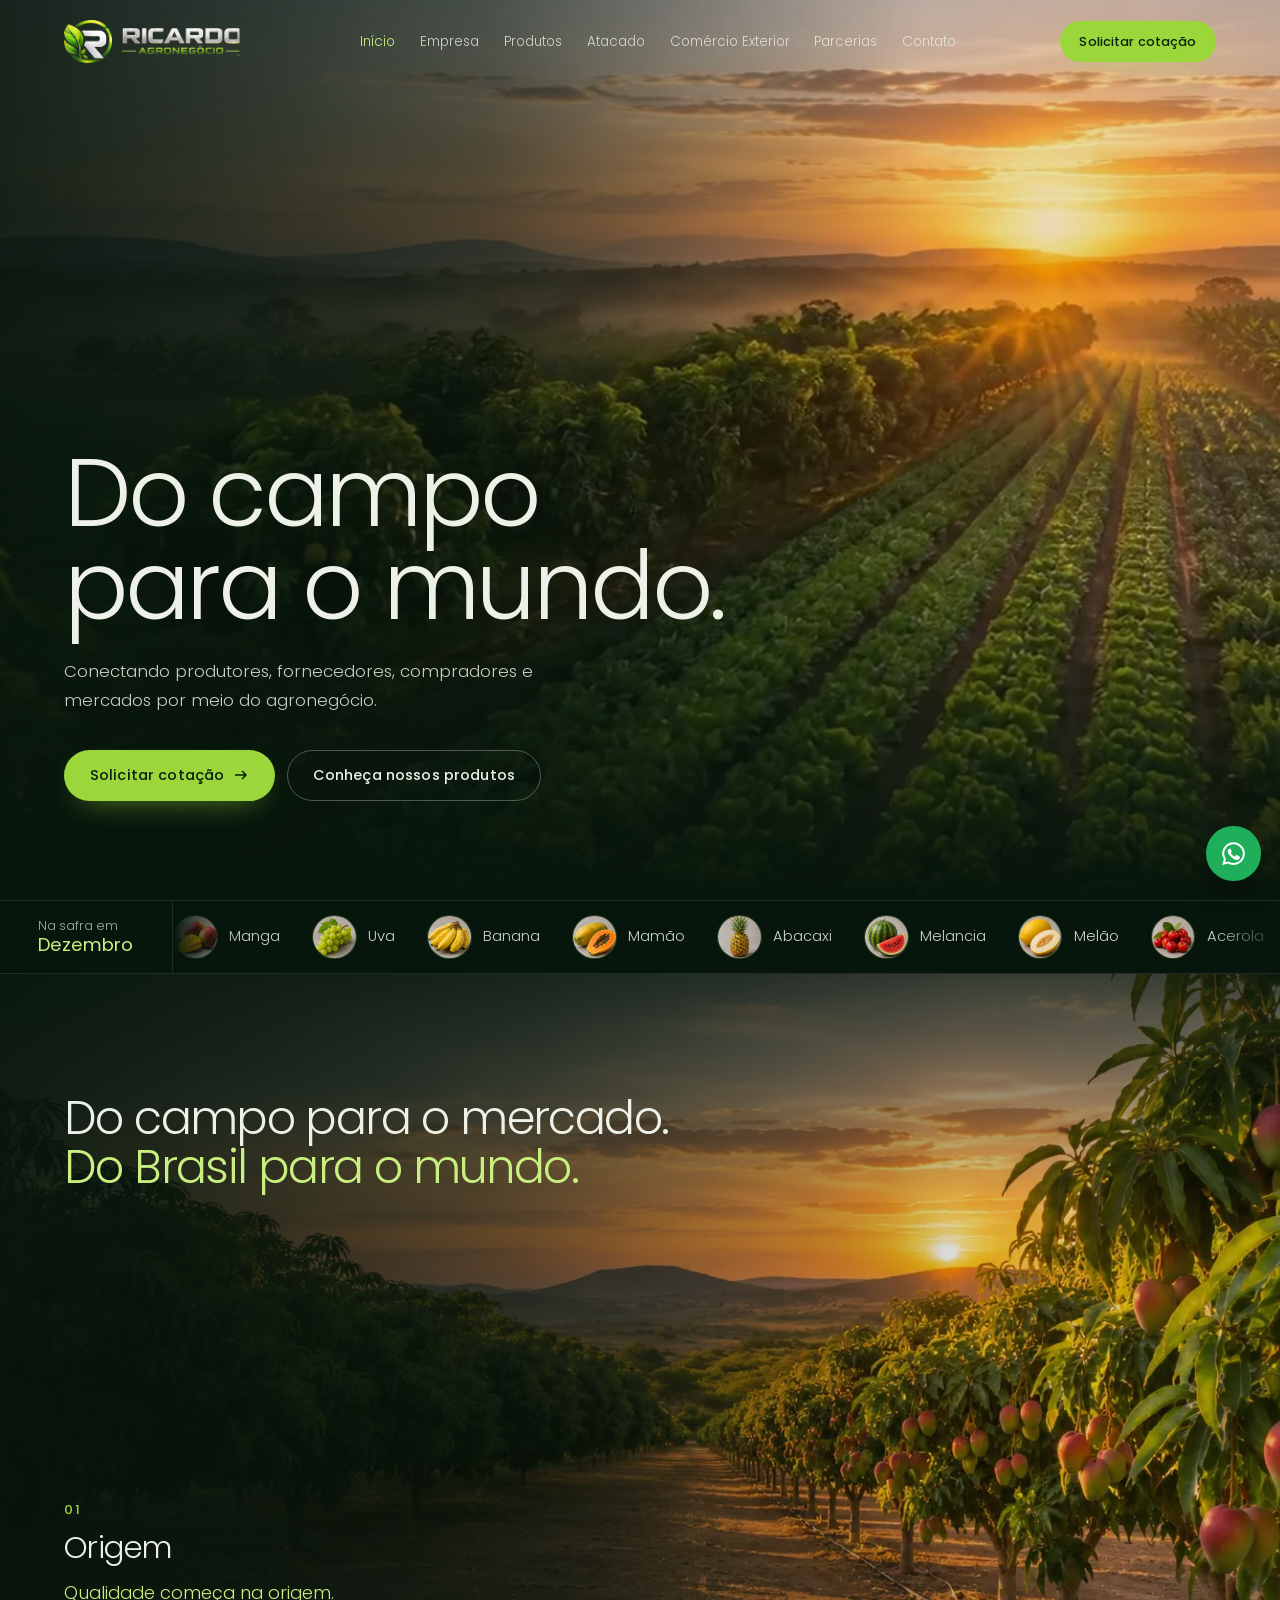
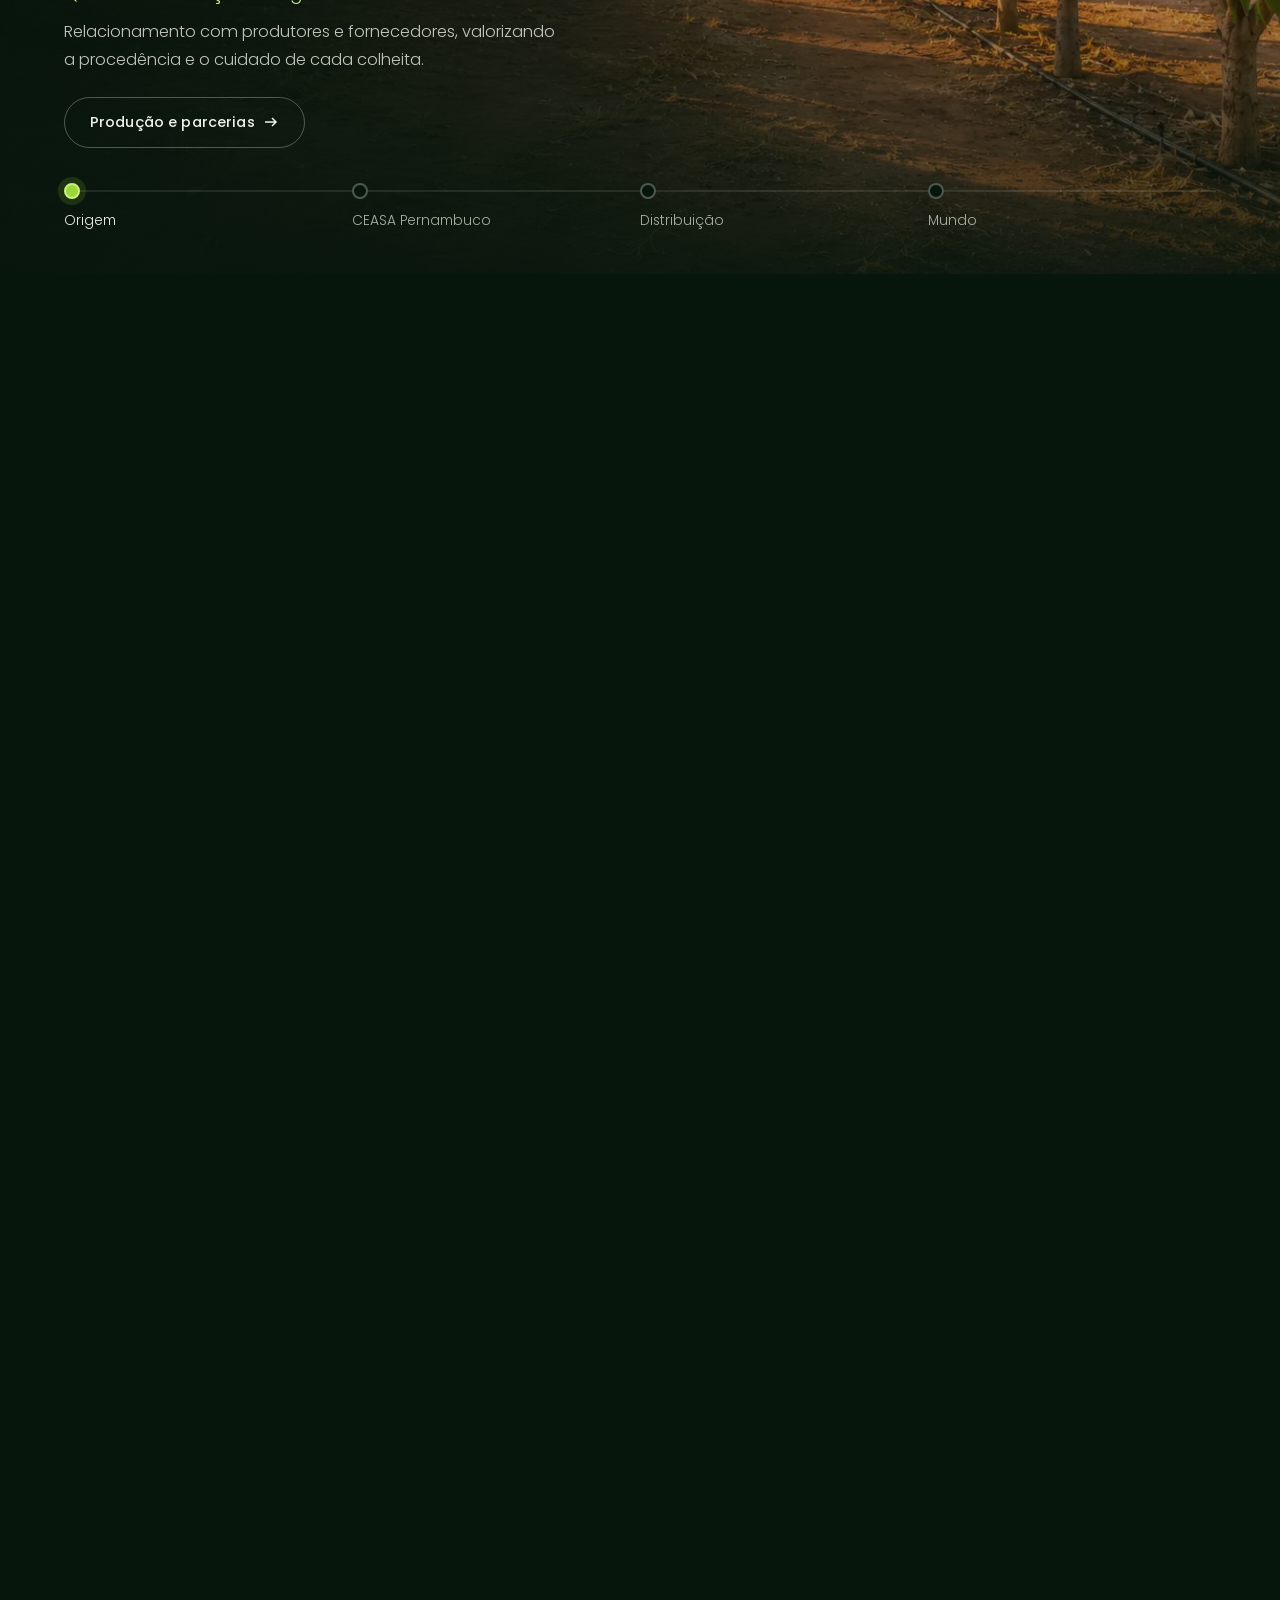
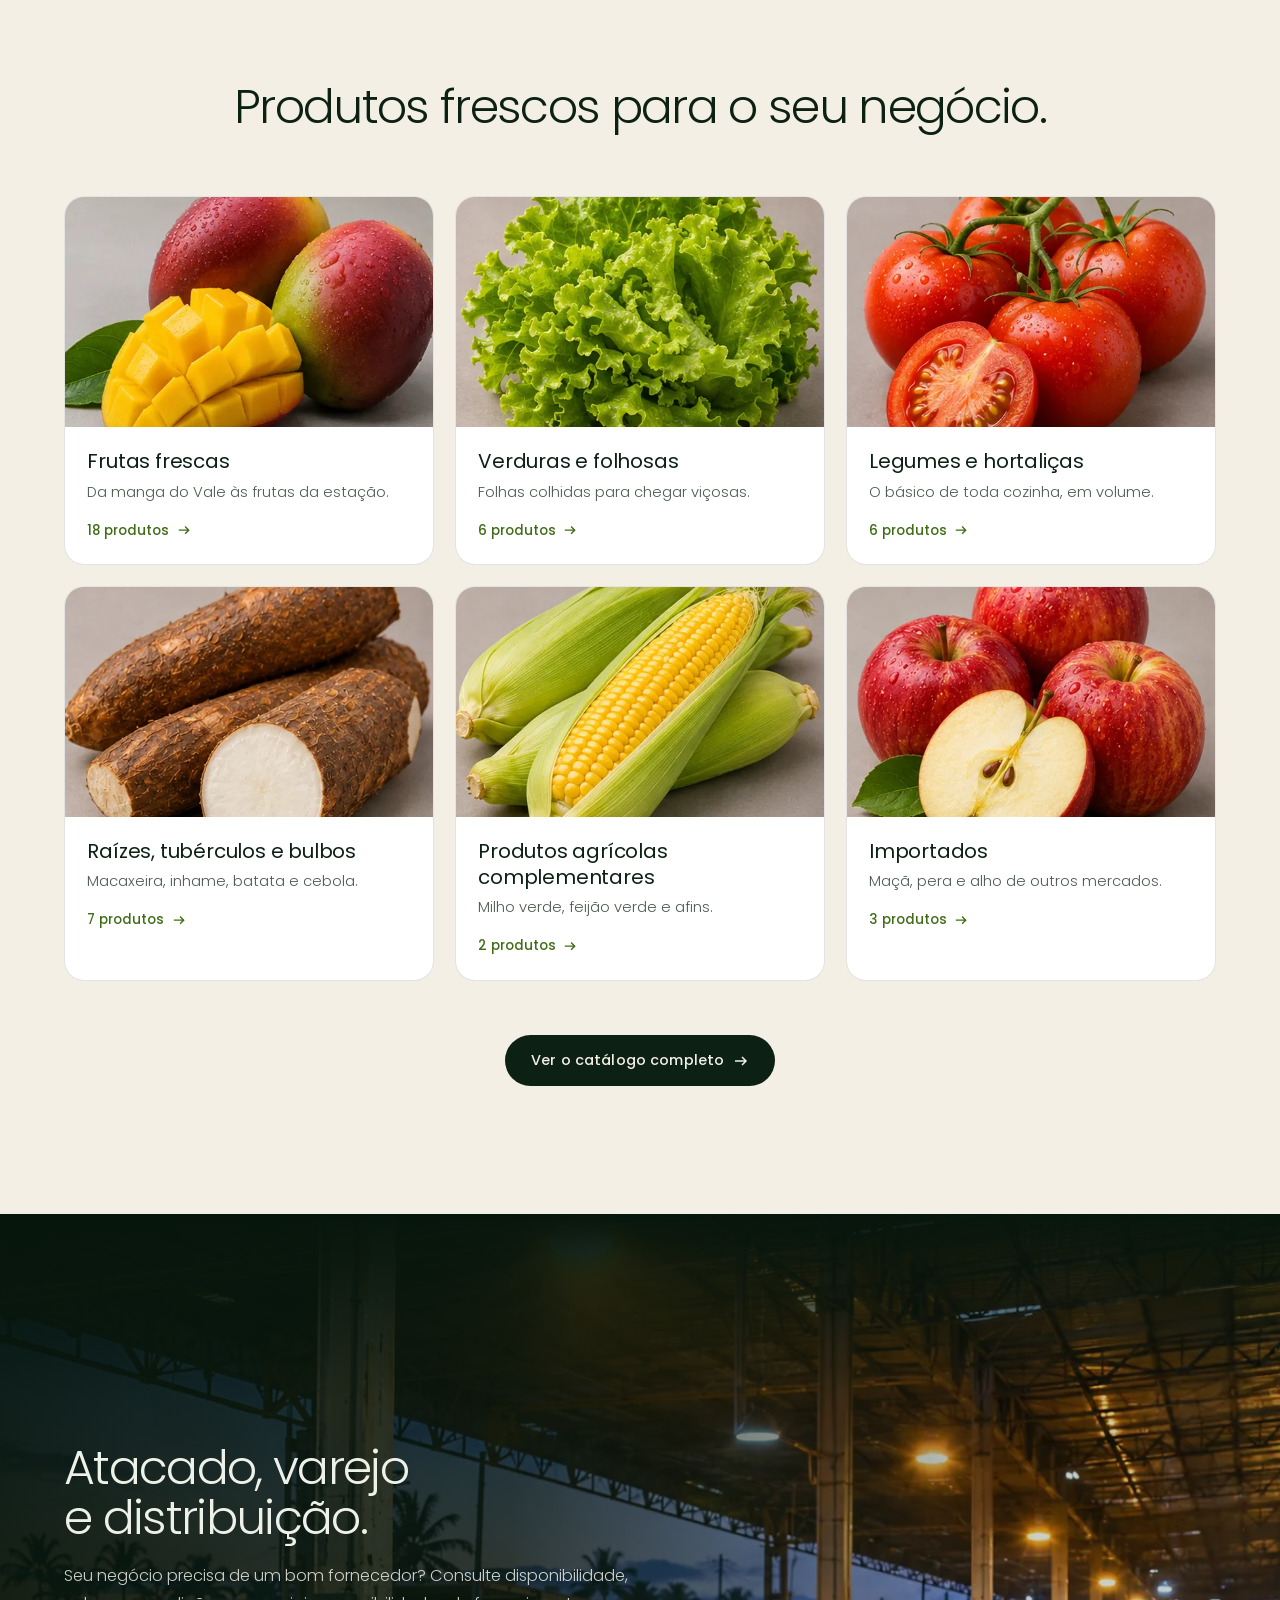
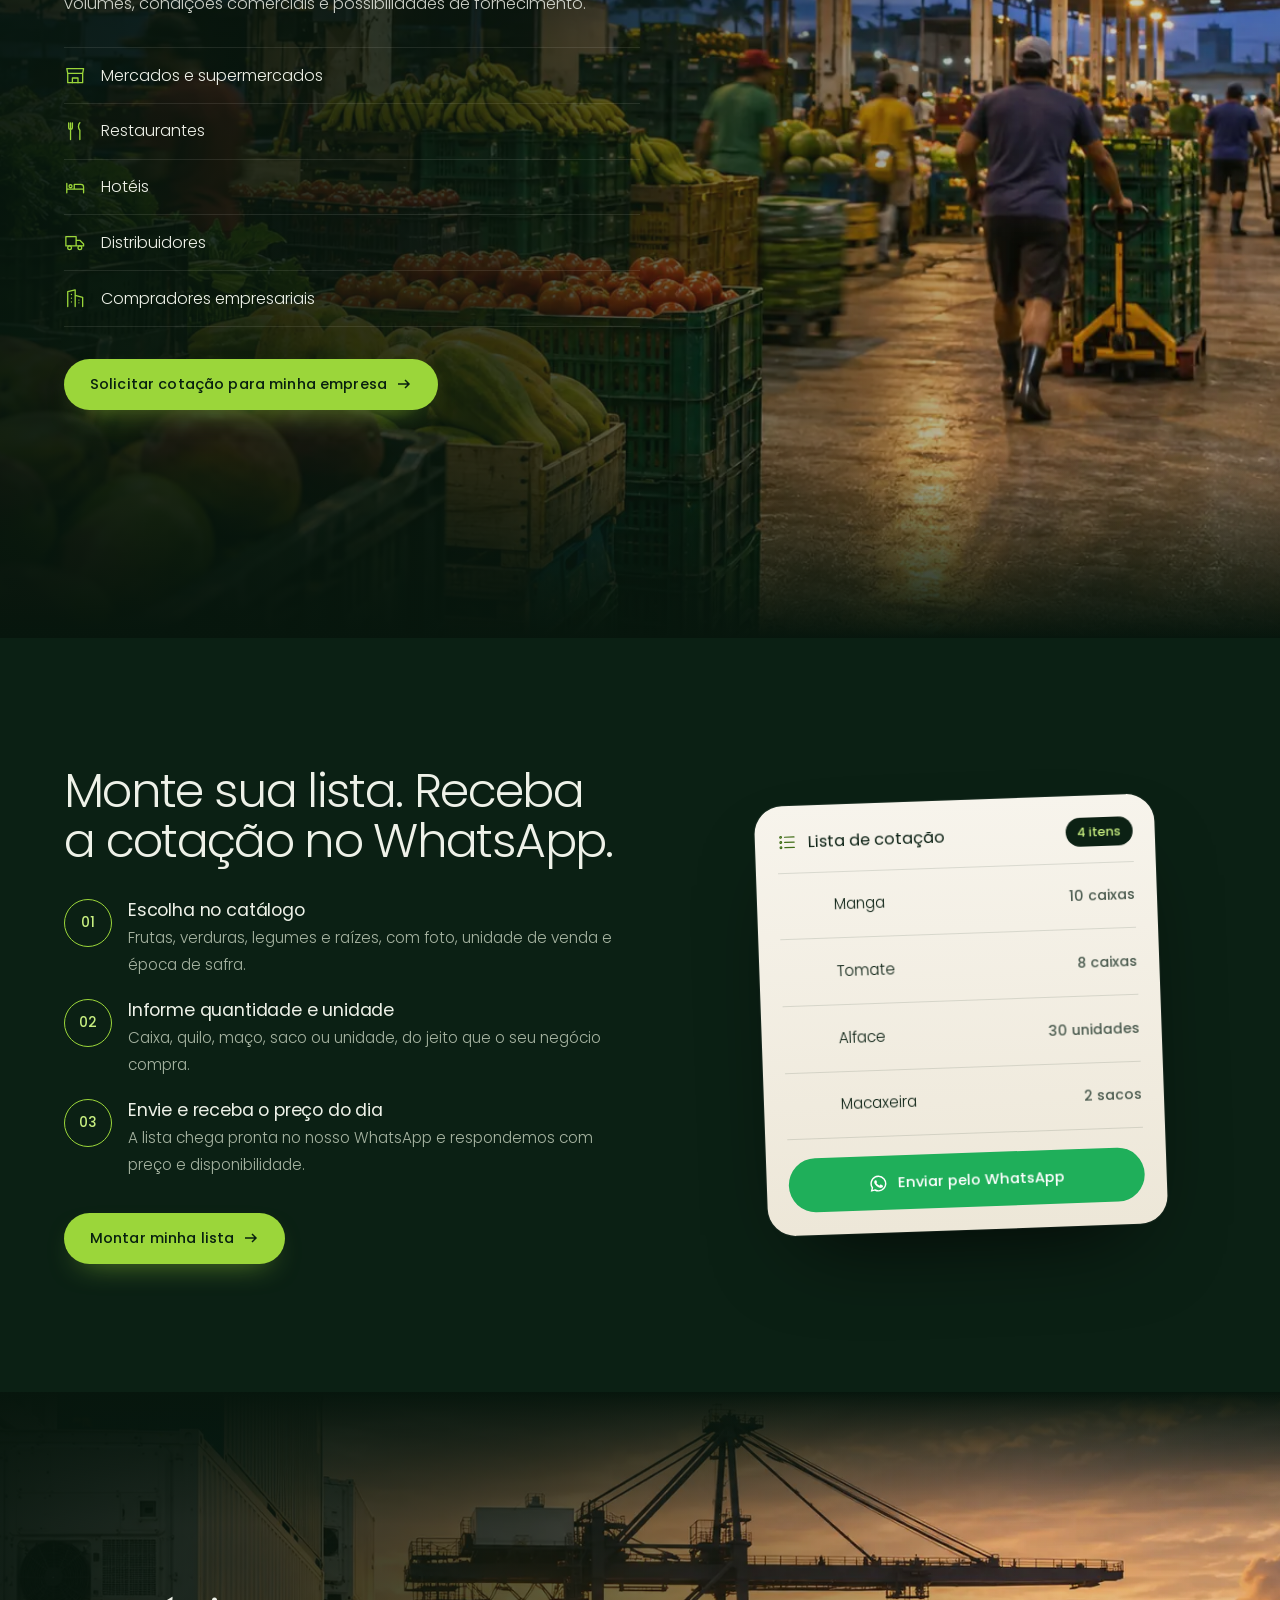
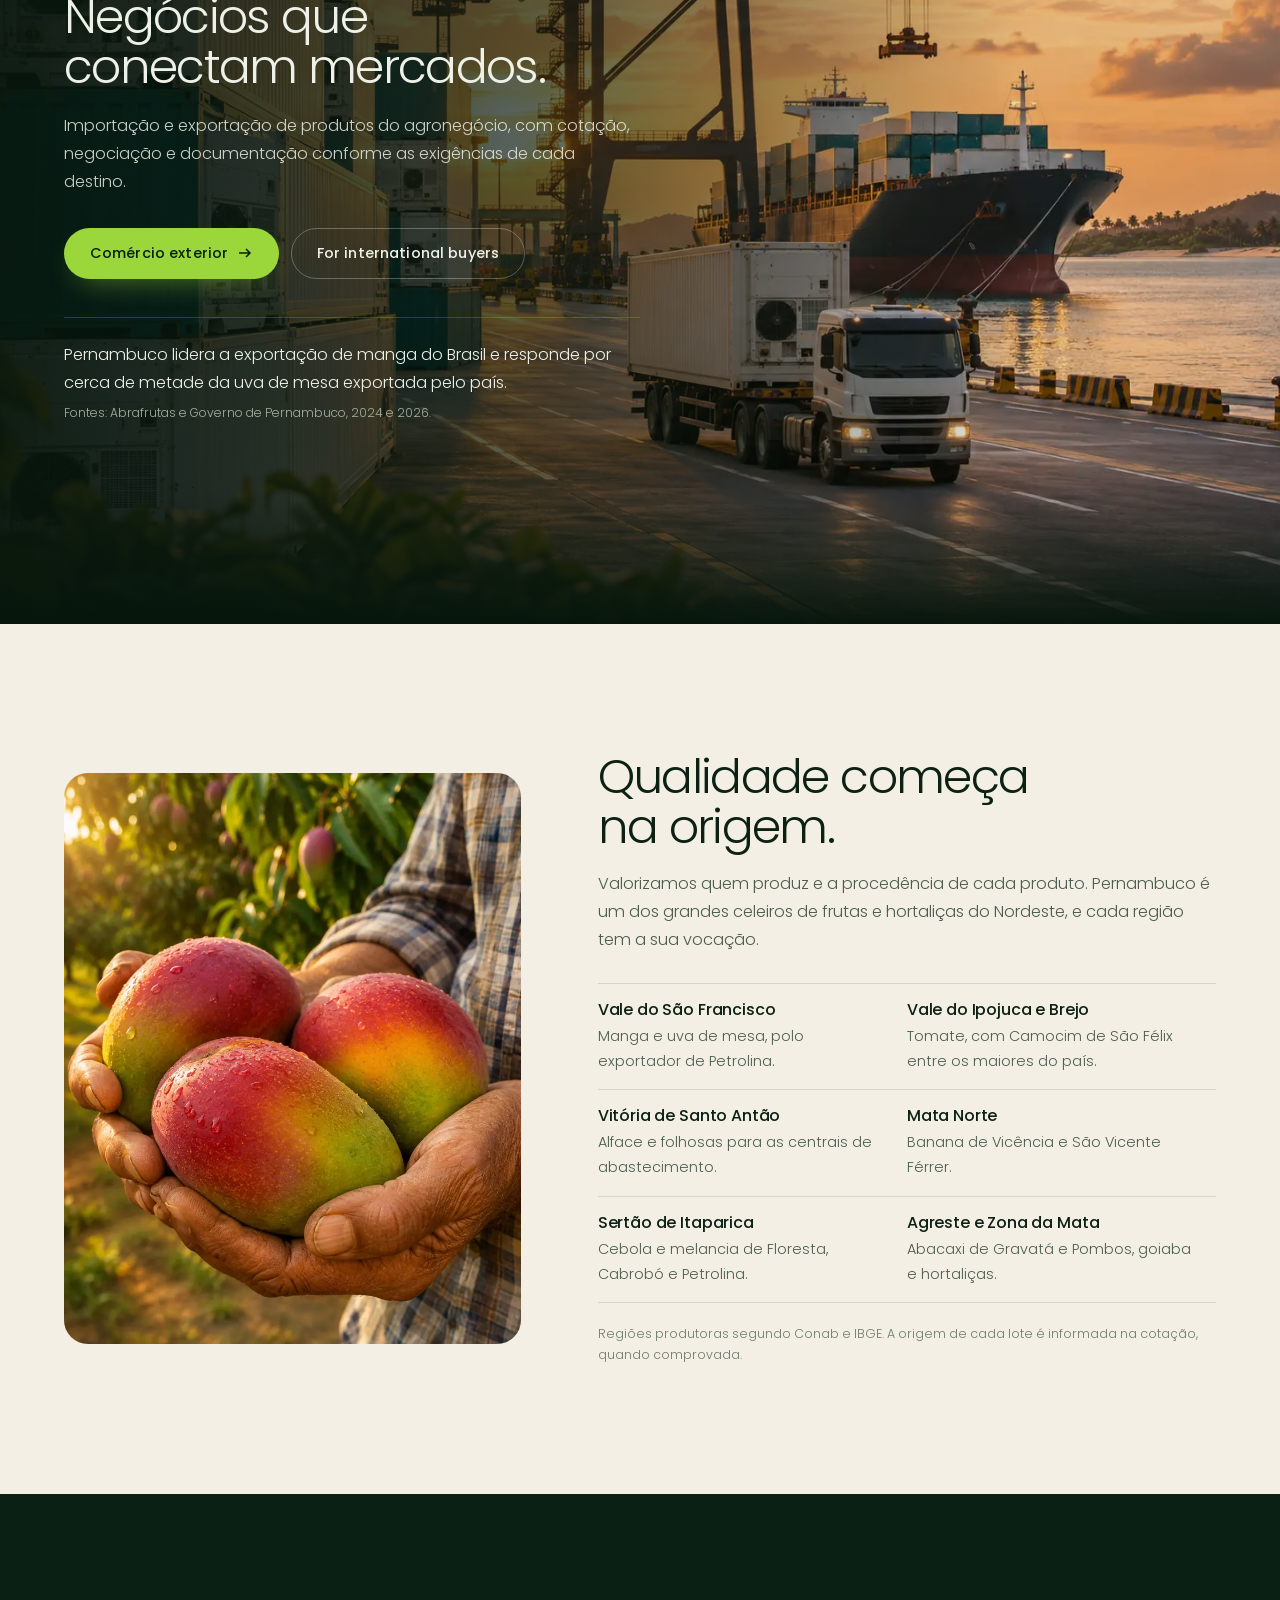
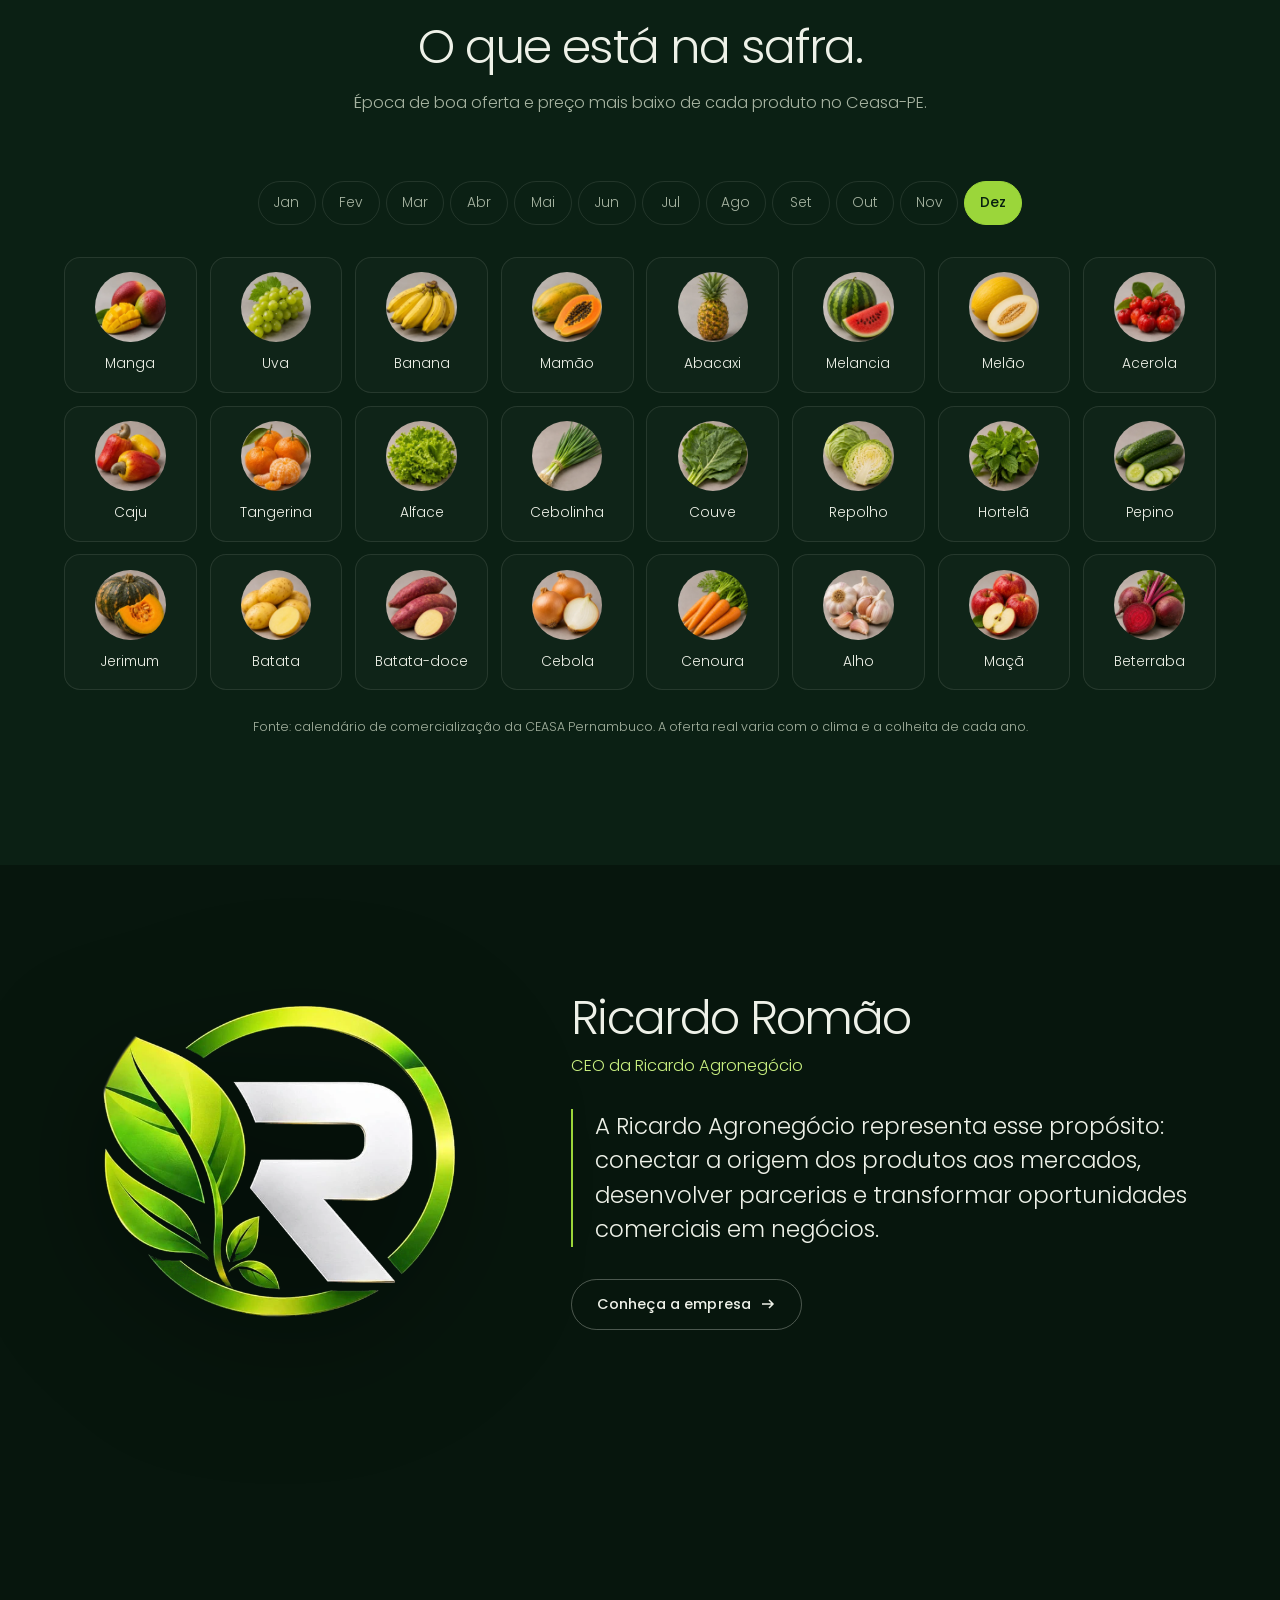
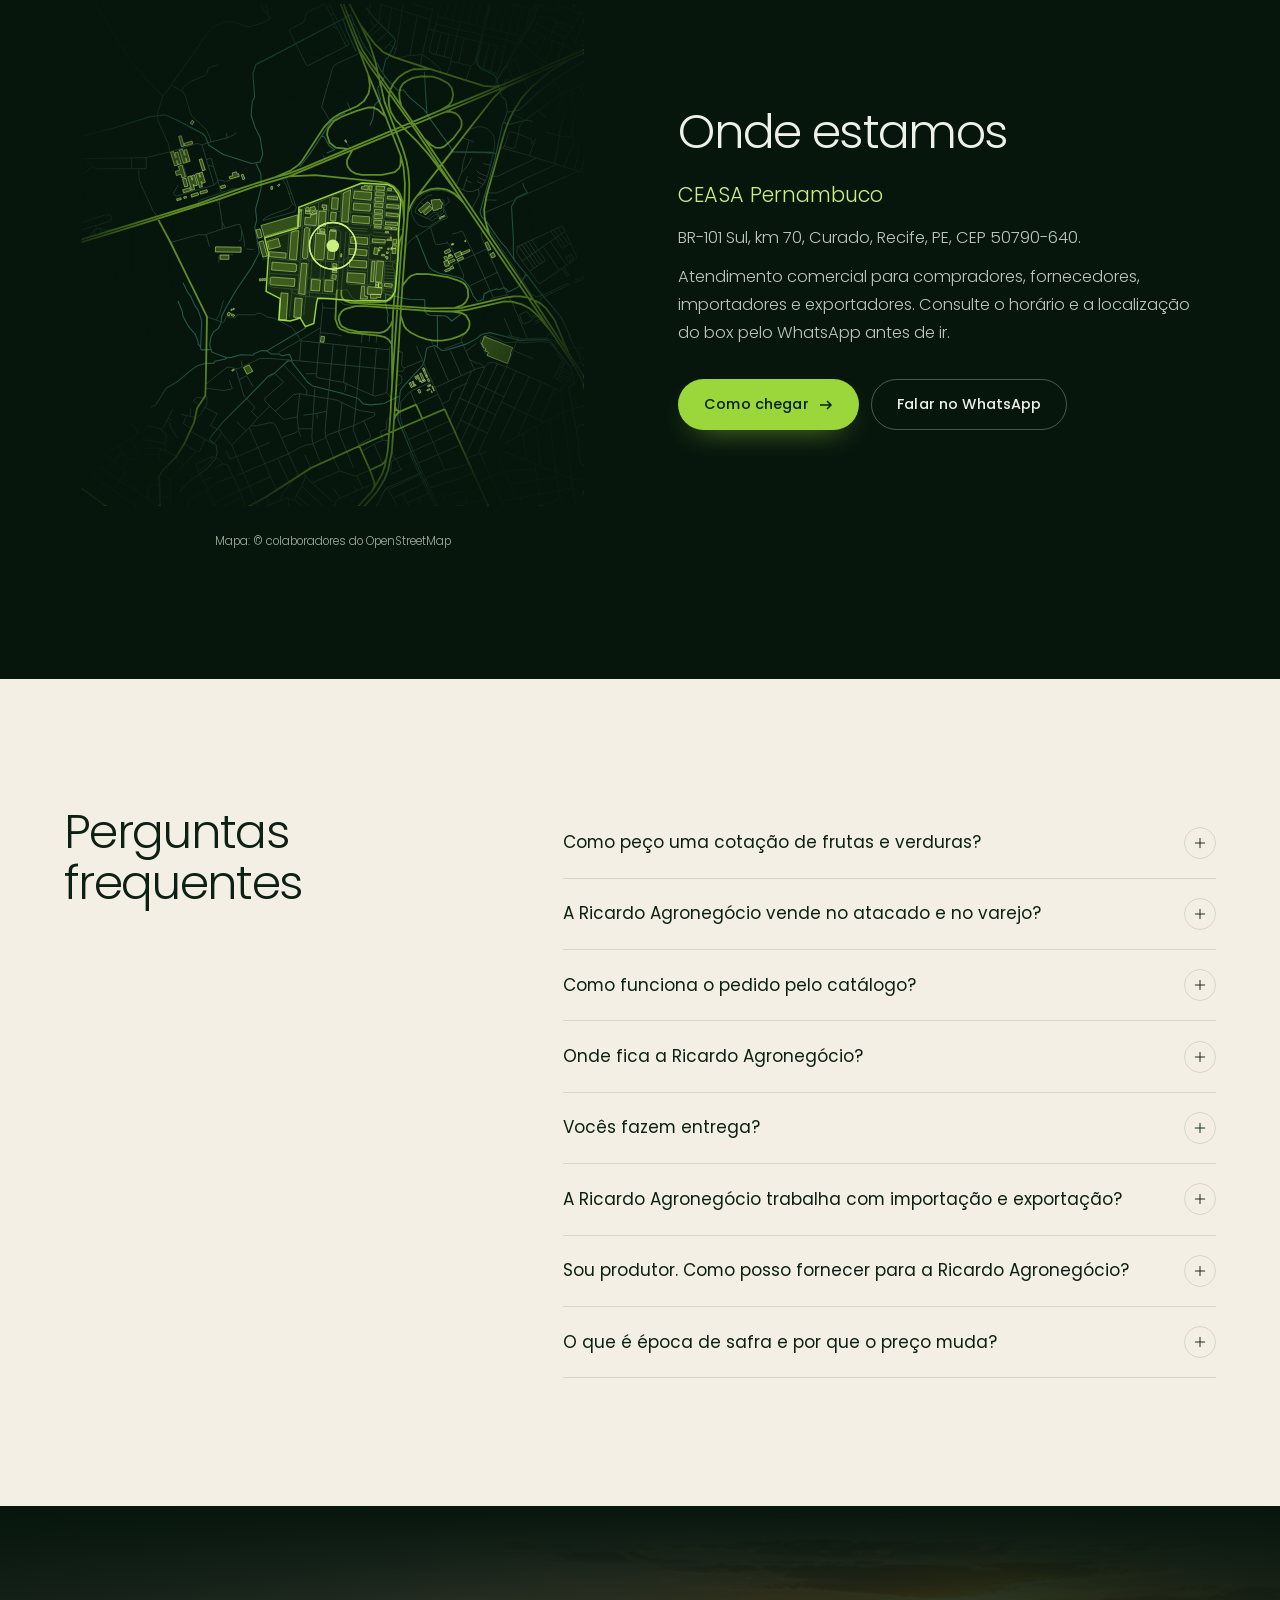
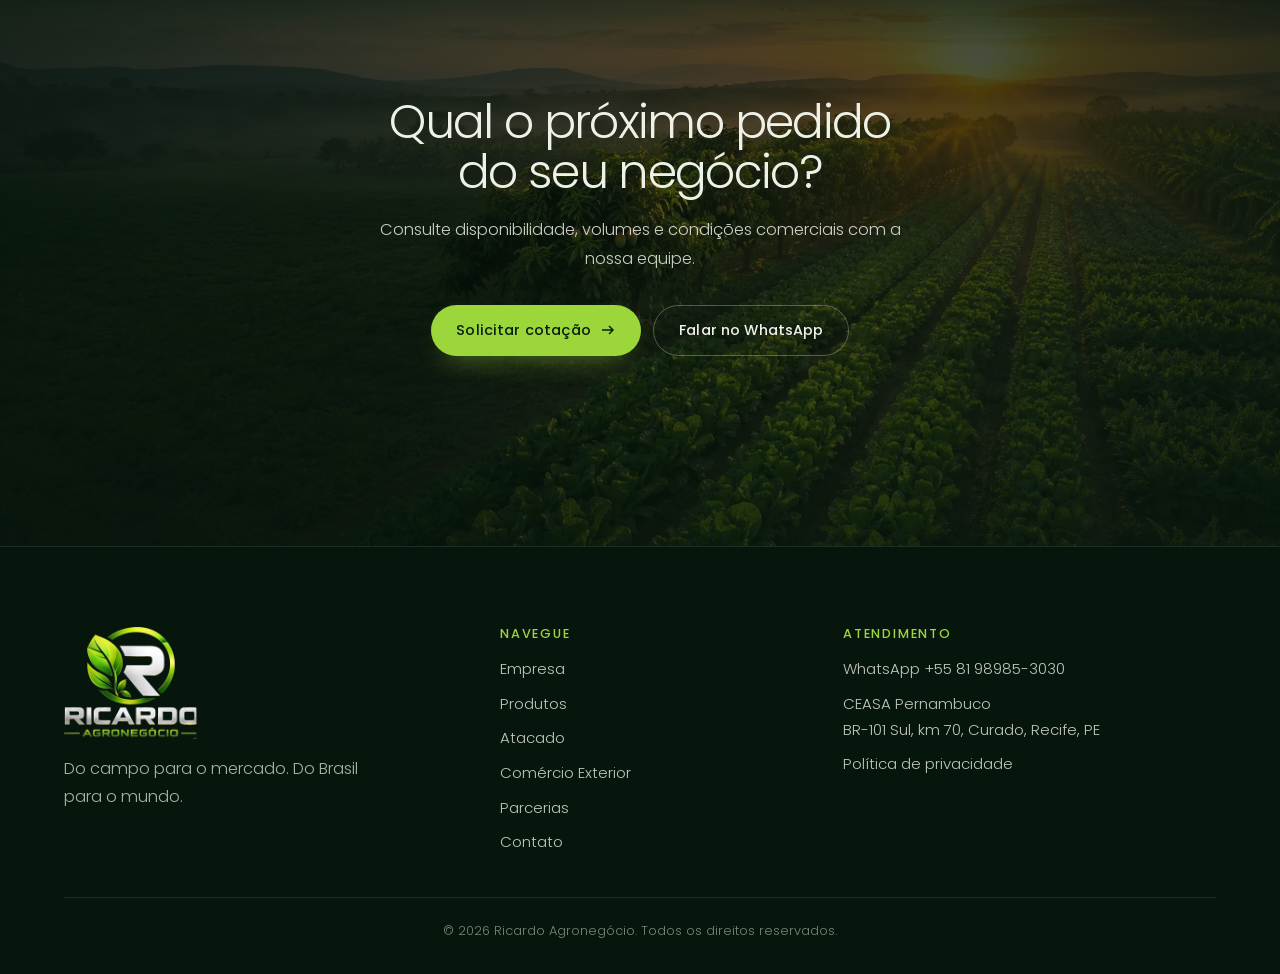
==== commit b44a5d55: "fix: equal-width stacked buttons on mobile and header links centered between logo and CTA Co-Authore" ====
--- a/index.html
+++ b/index.html
@@ -17,7 +17,7 @@
 <link rel="preload" as="image" media="(min-width:761px)" imagesrcset="/assets/img/fotos/campo-1000.webp 1000w, /assets/img/fotos/campo-1672.webp 1672w" imagesizes="100vw" fetchpriority="high">
 <link rel="preload" as="image" media="(max-width:760px)" imagesrcset="/assets/img/fotos/campo-m-700.webp 700w, /assets/img/fotos/campo-m-1122.webp 1122w" imagesizes="100vw" fetchpriority="high">
 <script>document.documentElement.classList.add('js')</script>
-<style>@font-face{font-family:"Poppins";src:url(/assets/fonts/poppins-300.woff2) format("woff2");font-weight:300;font-display:swap}@font-face{font-family:"Poppins";src:url(/assets/fonts/poppins-400.woff2) format("woff2");font-weight:400;font-display:swap}@font-face{font-family:"Poppins";src:url(/assets/fonts/poppins-500.woff2) format("woff2");font-weight:500;font-display:swap}@font-face{font-family:"Sans Reserva";src:local("Arial");size-adjust:112.5%}:root{--bg:#07160D;--bg-2:#0B2014;--bg-3:#11301D;--fg:#EEF1E8;--muted:#A6B3A1;--verde:#9BD63A;--verde-2:#C8EF80;--verde-3:#3F6D16;--creme:#F3EFE4;--creme-2:#E8E1D0;--tinta:#0C2114;--tinta-2:#4C5C50;--linha:rgba(155,214,58,.24);--linha-2:rgba(238,241,232,.1);--linha-c:rgba(12,33,20,.12);--sans:"Poppins","Sans Reserva",Arial,sans-serif;--t-hero:clamp(3rem,7.4vw,7.4rem);--t-h2:clamp(2rem,3.7vw,3.5rem);--gutter:clamp(1.25rem,5vw,4rem);--maxw:1280px;--section-py:clamp(5rem,10vw,8.5rem);--ease:cubic-bezier(.2,.8,.3,1);--r:20px}*,*::before,*::after{box-sizing:border-box}html{-webkit-text-size-adjust:100%;scroll-padding-top:6rem}body{margin:0;background:var(--bg);color:var(--fg);font:300 1.02rem/1.72 var(--sans);-webkit-font-smoothing:antialiased;overflow-x:clip}img{display:block;max-width:100%;height:auto}a{color:inherit;text-decoration:none}button,input,select,textarea{font:inherit;color:inherit}h1,h2,h3,p,ul,ol,figure,dl,dd,blockquote{margin:0}h1,h2{font-weight:300;line-height:1.06;letter-spacing:-.035em;text-wrap:balance}h3{font-weight:400;font-size:1.15rem;line-height:1.3;letter-spacing:-.01em}.wrap{width:100%;max-width:var(--maxw);margin-inline:auto;padding-inline:var(--gutter)}:focus-visible{outline:2px solid var(--verde);outline-offset:3px;border-radius:4px}::selection{background:var(--verde);color:var(--bg)}.btn{display:inline-flex;align-items:center;justify-content:center;gap:.55rem;min-height:3.2rem;padding:.7rem 1.55rem;border-radius:999px;border:1px solid transparent;font:500 .9rem/1.2 var(--sans);letter-spacing:.01em;white-space:nowrap;cursor:pointer;transition:background-color .35s var(--ease),border-color .35s var(--ease),color .35s var(--ease),transform .35s var(--ease),box-shadow .35s var(--ease)}.btn svg{width:1rem;height:1rem;flex:none;transition:transform .35s var(--ease)}.btn:hover svg{transform:translateX(3px)}.btn:active{transform:scale(.98)}.btn--verde{background:var(--verde);color:#08200F;box-shadow:0 12px 30px -16px rgba(155,214,58,.75)}.btn--verde:hover{background:var(--verde-2)}.btn--linha{border-color:rgba(238,241,232,.3);color:var(--fg)}.btn--linha:hover{border-color:var(--verde);color:var(--verde-2)}.btn--escuro{background:var(--tinta);color:var(--creme)}.btn--escuro:hover{background:var(--bg-3)}.ctas{display:flex;flex-wrap:wrap;gap:.75rem}.top{position:fixed;inset:0 0 auto 0;z-index:60;transition:background-color .4s var(--ease),border-color .4s var(--ease)}.top.solid,.menu-open .top{background:rgba(7,22,13,.86);-webkit-backdrop-filter:blur(14px);backdrop-filter:blur(14px);border-bottom:1px solid var(--linha-2)}.top__in{display:flex;align-items:center;justify-content:space-between;gap:1.2rem;height:5.2rem}.marca{display:flex;align-items:center;gap:.65rem;flex:none}.marca__r{width:3rem;height:auto}.marca__nome{height:1.75rem;width:auto}.nav{display:flex;align-items:center;gap:.15rem}.nav a:not(.btn){padding:.5rem .7rem;font-size:.84rem;color:rgba(238,241,232,.8);transition:color .3s}.nav a:not(.btn):hover,.nav a[aria-current="page"]{color:var(--verde-2)}.nav .btn{min-height:2.6rem;padding:.5rem 1.15rem;font-size:.8rem;margin-left:.5rem}.burger{display:none;width:2.9rem;height:2.9rem;border-radius:50%;border:1px solid var(--linha);background:none;cursor:pointer;position:relative}.burger span{position:absolute;left:50%;width:1.1rem;height:1.5px;background:var(--verde-2);transform:translateX(-50%);transition:transform .35s var(--ease),top .35s var(--ease)}.burger span:first-child{top:42%}.burger span:last-child{top:58%}.menu-open .burger span:first-child{top:50%;transform:translateX(-50%) rotate(45deg)}.menu-open .burger span:last-child{top:50%;transform:translateX(-50%) rotate(-45deg)}.capa{position:relative;min-height:100svh;display:flex;align-items:flex-end;overflow:hidden;isolation:isolate}.capa__bg{position:absolute;inset:0;z-index:-1}.capa__bg img{width:100%;height:100%;object-fit:cover;object-position:60% 50%;transform:scale(1.06)}.capa__video{position:absolute;inset:0;width:100%;height:100%;object-fit:cover;object-position:60% 50%;transform:scale(1.06);opacity:0;transition:opacity 1.4s ease}.capa__video.on{opacity:1}.capa__bg::after{content:"";position:absolute;inset:0;background:linear-gradient(90deg,rgba(7,22,13,.88) 0%,rgba(7,22,13,.6) 38%,rgba(7,22,13,.08) 72%),linear-gradient(0deg,var(--bg) 0%,rgba(7,22,13,0) 36%)}.capa__txt{max-width:58rem;padding-block:9rem clamp(4rem,11vh,6.5rem)}.capa h1{font-size:var(--t-hero);line-height:.98}.capa p{margin-top:1.5rem;max-width:32rem;font-size:clamp(1.05rem,1.3vw,1.22rem);color:rgba(238,241,232,.84)}.capa .ctas{margin-top:2.2rem}.safra{display:flex;align-items:stretch;border-block:1px solid var(--linha-2);background:var(--bg)}.safra__rot{flex:none;display:flex;flex-direction:column;justify-content:center;padding:1rem clamp(1.2rem,3vw,2.4rem);border-right:1px solid var(--linha-2);line-height:1.25}.safra__rot span{font-size:.78rem;color:var(--muted)}.safra__rot b{font-weight:400;font-size:1.15rem;color:var(--verde-2);text-transform:capitalize}.safra__trilho{flex:1;overflow:hidden;-webkit-mask:linear-gradient(90deg,transparent,#000 6%,#000 94%,transparent);mask:linear-gradient(90deg,transparent,#000 6%,#000 94%,transparent)}.safra__t{display:flex;width:max-content;animation:corre 60s linear infinite}.safra__t:hover{animation-play-state:paused}.safra__item{flex:none;display:flex;align-items:center;gap:.7rem;margin-right:2rem;padding-block:.85rem;font-size:.92rem;color:rgba(238,241,232,.86);transition:color .3s}.safra__item img{width:2.8rem;height:2.8rem;border-radius:50%;object-fit:cover;border:1px solid var(--linha)}.safra__item:hover{color:var(--verde-2)}@keyframes corre{to{transform:translate3d(-50%,0,0)}}.perc{position:relative;background:var(--bg)}.js .perc{height:420vh}.perc__palco{position:sticky;top:0;height:100svh;overflow:hidden;isolation:isolate}.perc__fotos{position:absolute;inset:0;z-index:-1}.perc__foto{position:absolute;inset:0;opacity:0;transition:opacity 1.1s var(--ease)}.perc__foto.on{opacity:1}.perc__foto img{width:100%;height:100%;object-fit:cover;transform:scale(1.08);transition:transform 6s linear}.perc__foto.on img{transform:scale(1)}.perc__fotos::after{content:"";position:absolute;inset:0;background:linear-gradient(90deg,rgba(7,22,13,.9) 0%,rgba(7,22,13,.55) 42%,rgba(7,22,13,.12) 75%),linear-gradient(0deg,rgba(7,22,13,.85) 0%,rgba(7,22,13,0) 40%),linear-gradient(180deg,rgba(7,22,13,.7) 0%,rgba(7,22,13,0) 25%)}.perc__in{height:100%;display:grid;grid-template-rows:auto 1fr auto;padding-block:7.5rem 2.6rem}.perc__titulo{font-size:clamp(2rem,3.6vw,3.4rem);max-width:40rem}.perc__titulo span{color:var(--verde-2)}.perc__etapas{position:relative;align-self:end;max-width:31rem;min-height:17rem}.perc__etapa{position:absolute;inset:auto 0 0 0;opacity:0;transform:translate3d(0,24px,0);transition:opacity .7s var(--ease),transform .9s var(--ease);pointer-events:none}.perc__etapa.on{opacity:1;transform:none;pointer-events:auto}.perc__m{display:none}.perc__n{font-size:.82rem;font-weight:500;letter-spacing:.18em;color:var(--verde)}.perc__etapa h3{margin-top:.4rem;font-size:clamp(1.6rem,2.4vw,2.2rem);font-weight:300;letter-spacing:-.02em}.perc__frase{margin-top:.6rem;font-size:1.12rem;color:var(--verde-2)}.perc__etapa p:not(.perc__n):not(.perc__frase){margin-top:.6rem;color:rgba(238,241,232,.8)}.perc__etapa .btn{margin-top:1.4rem}.perc__trilha{position:relative;display:grid;grid-template-columns:repeat(4,1fr);margin:2.2rem 0 0;padding:0;list-style:none}.perc__trilha i{position:absolute;left:0;right:0;top:.45rem;height:2px;background:var(--linha-2)}.perc__trilha i b{position:absolute;inset:0;background:linear-gradient(90deg,var(--verde-3),var(--verde-2));transform-origin:left;transform:scaleX(var(--p,0))}.perc__trilha li{position:relative;padding-top:1.6rem;font-size:.86rem;color:var(--muted);transition:color .5s}.perc__trilha li span{position:absolute;left:0;top:0;width:1rem;height:1rem;border-radius:50%;background:var(--bg);border:2px solid rgba(238,241,232,.3);transition:background-color .5s,border-color .5s,box-shadow .5s}.perc__trilha li.on{color:var(--fg)}.perc__trilha li.on span{background:var(--verde);border-color:var(--verde-2);box-shadow:0 0 0 6px rgba(155,214,58,.15)}.sec{position:relative;padding-block:var(--section-py)}.sec--creme{background:var(--creme);color:var(--tinta)}.sec--escuro2{background:var(--bg-2)}.cab{max-width:52rem;margin:0 auto clamp(2.6rem,5vw,4rem);text-align:center}.cab h2{font-size:var(--t-h2)}.cab p{margin:1.1rem auto 0;max-width:40rem;color:var(--muted)}.sec--creme .cab p,.sec--creme p{color:var(--tinta-2)}.fim{display:flex;justify-content:center;margin-top:clamp(2.4rem,5vw,3.4rem)}.cats{display:grid;grid-template-columns:repeat(3,1fr);gap:clamp(.9rem,1.6vw,1.3rem)}.cat{display:flex;flex-direction:column;border-radius:var(--r);overflow:hidden;background:#fff;border:1px solid var(--linha-c);transition:transform .5s var(--ease),box-shadow .5s var(--ease)}.cat__foto{aspect-ratio:16/10;overflow:hidden;background:#E6E3DD}.cat__foto img{width:100%;height:100%;object-fit:cover;transition:transform .9s var(--ease)}.cat__txt{display:flex;flex-direction:column;gap:.35rem;padding:1.3rem 1.4rem 1.4rem}.cat h3{font-size:1.25rem}.cat p{font-size:.92rem;color:var(--tinta-2)}.cat__n{display:inline-flex;align-items:center;gap:.45rem;margin-top:.5rem;font-size:.84rem;font-weight:500;color:var(--verde-3)}.cat__n svg{width:.9rem;height:.9rem}.cat:hover{transform:translateY(-5px);box-shadow:0 30px 60px -30px rgba(12,33,20,.35)}.cat:hover .cat__foto img{transform:scale(1.06)}.atac{overflow:clip;isolation:isolate}.atac__bg{position:absolute;inset:0;z-index:-1}.atac__bg img{width:100%;height:100%;object-fit:cover}.atac__bg::after{content:"";position:absolute;inset:0;background:linear-gradient(90deg,rgba(7,22,13,.94) 0%,rgba(7,22,13,.78) 40%,rgba(7,22,13,.2) 80%),linear-gradient(180deg,var(--bg) 0%,rgba(7,22,13,0) 18%,rgba(7,22,13,0) 82%,var(--bg) 100%)}.atac__in{min-height:min(48rem,92svh);display:flex;align-items:center}.atac__txt{max-width:36rem}.atac h2{font-size:var(--t-h2)}.atac p{margin-top:1.2rem;color:rgba(238,241,232,.84)}.compradores{display:grid;grid-template-columns:1fr;margin:1.8rem 0 2rem;padding:0;list-style:none;border-top:1px solid var(--linha-2)}.compradores li{display:flex;align-items:center;gap:.9rem;padding:.85rem 0;border-bottom:1px solid var(--linha-2);font-size:1rem}.compradores svg{width:1.4rem;height:1.4rem;flex:none;color:var(--verde)}.loja{display:grid;grid-template-columns:1.05fr .95fr;gap:clamp(2rem,6vw,5rem);align-items:center}.loja h2{font-size:var(--t-h2)}.passos{display:grid;gap:1.3rem;margin:2rem 0 2.2rem;padding:0;list-style:none}.passos li{display:grid;grid-template-columns:3rem 1fr;gap:1rem;align-items:start}.passos b{display:grid;place-items:center;width:3rem;height:3rem;border-radius:50%;border:1px solid var(--verde);color:var(--verde-2);font-weight:500;font-size:.85rem}.passos h3{font-size:1.1rem}.passos p{margin-top:.25rem;font-size:.95rem;color:var(--muted)}.passos--claro b{border-color:var(--verde-3);color:var(--verde-3)}.passos--claro p{color:var(--tinta-2)}.demo{max-width:25rem;margin-inline:auto;border-radius:28px;padding:1.4rem;background:linear-gradient(180deg,#F7F4EC,#EDE7D8);color:var(--tinta);box-shadow:0 40px 90px -40px rgba(0,0,0,.8),0 0 0 1px rgba(255,255,255,.06);transform:rotate(-2deg)}.demo__topo{display:flex;align-items:center;gap:.6rem;padding-bottom:1rem;border-bottom:1px solid var(--linha-c);font-weight:400}.demo__topo svg{width:1.3rem;height:1.3rem;color:var(--verde-3)}.demo__topo b{margin-left:auto;font-weight:500;font-size:.8rem;padding:.2rem .7rem;border-radius:999px;background:var(--tinta);color:var(--verde-2)}.demo__itens{margin:0;padding:0;list-style:none}.demo__itens li{display:grid;grid-template-columns:2.6rem 1fr auto;gap:.8rem;align-items:center;padding:.75rem 0;border-bottom:1px solid var(--linha-c);font-size:.95rem}.demo__itens img{width:2.6rem;height:2.6rem;border-radius:10px;object-fit:cover}.demo__itens b{font-weight:500;font-size:.88rem;color:var(--tinta-2)}.demo__btn{display:flex;align-items:center;justify-content:center;gap:.6rem;margin-top:1.2rem;padding:.9rem;border-radius:999px;background:#1FAF5A;color:#fff;font-weight:500;font-size:.92rem}.demo__btn svg{width:1.2rem;height:1.2rem}.mundo{position:relative;min-height:min(52rem,100svh);display:flex;align-items:center;overflow:clip;isolation:isolate;padding-block:var(--section-py)}.mundo__bg{position:absolute;inset:0;z-index:-1}.mundo__bg img{width:100%;height:100%;object-fit:cover;object-position:60% 50%}.mundo__bg::after{content:"";position:absolute;inset:0;background:linear-gradient(90deg,rgba(7,22,13,.92) 0%,rgba(7,22,13,.66) 42%,rgba(7,22,13,.1) 80%),linear-gradient(180deg,var(--bg) 0%,rgba(7,22,13,0) 16%,rgba(7,22,13,0) 84%,var(--bg) 100%)}.mundo__txt{max-width:36rem}.mundo h2{font-size:var(--t-h2)}.mundo p{margin-top:1.2rem;color:rgba(238,241,232,.84)}.mundo .ctas{margin-top:2rem}.mundo__dado{margin-top:2.4rem!important;padding-top:1.4rem;border-top:1px solid var(--linha);font-size:1.02rem;color:var(--fg)!important}.mundo__dado small{display:block;margin-top:.4rem;font-size:.76rem;color:var(--muted)}.origem__topo{display:grid;grid-template-columns:.85fr 1.15fr;gap:clamp(2rem,6vw,5rem);align-items:center}.origem__foto{border-radius:24px;overflow:hidden;aspect-ratio:4/5;background:var(--creme-2)}.origem__foto img{width:100%;height:100%;object-fit:cover}.origem h2{font-size:var(--t-h2)}.origem__txt>p{margin-top:1.1rem}.origens{display:grid;grid-template-columns:repeat(2,1fr);gap:0;margin:1.8rem 0 0;padding:0;list-style:none;border-top:1px solid var(--linha-c)}.origens li{padding:1rem 1rem 1rem 0;border-bottom:1px solid var(--linha-c)}.origens li:nth-child(odd){padding-right:1.4rem}.origens h3{font-size:1rem;font-weight:500;color:var(--tinta)}.origens p{margin-top:.2rem;font-size:.9rem}.origens--grade{grid-template-columns:repeat(3,1fr);column-gap:2rem}.origem__fonte{margin-top:1.2rem!important;font-size:.78rem;opacity:.8}.cal{background:var(--bg-2)}.cal__abas{display:flex;justify-content:center;gap:.4rem;flex-wrap:wrap;margin-bottom:2rem}.cal__abas button{min-width:3.6rem;padding:.55rem .9rem;border-radius:999px;border:1px solid var(--linha-2);background:none;cursor:pointer;font-size:.86rem;text-transform:capitalize;color:var(--muted);transition:all .3s var(--ease)}.cal__abas button:hover{border-color:var(--verde);color:var(--fg)}.cal__abas button[aria-selected="true"]{background:var(--verde);border-color:var(--verde);color:#08200F;font-weight:500}.cal__grade{display:grid;grid-template-columns:repeat(auto-fill,minmax(7.4rem,1fr));gap:.8rem;min-height:9rem}.cal__item{display:flex;flex-direction:column;align-items:center;gap:.6rem;padding:.9rem .6rem 1rem;border-radius:16px;border:1px solid var(--linha-2);background:rgba(255,255,255,.02);text-align:center;font-size:.86rem;transition:border-color .3s,transform .4s var(--ease);animation:surge .5s var(--ease) both}.cal__item img{width:4.4rem;height:4.4rem;border-radius:50%;object-fit:cover}.cal__item:hover{border-color:var(--verde);transform:translateY(-3px)}.cal__fonte{margin-top:1.6rem;text-align:center;font-size:.78rem;color:var(--muted)}@keyframes surge{from{opacity:0;transform:translateY(8px)}}.lider__in{display:grid;grid-template-columns:.8fr 1.2fr;gap:clamp(2rem,6vw,5rem);align-items:center}.lider__marca{width:min(100%,22rem);margin-inline:auto;filter:drop-shadow(0 30px 60px rgba(0,0,0,.5))}.lider h2{font-size:var(--t-h2)}.lider__cargo{margin-top:.5rem;color:var(--verde-2)}.lider__txt>p:not(.lider__cargo){margin-top:1rem;color:rgba(238,241,232,.82)}.lider blockquote{margin-top:1.8rem;padding-left:1.4rem;border-left:2px solid var(--verde);font-size:clamp(1.2rem,1.8vw,1.55rem);line-height:1.5;font-weight:300}.lider .ctas{margin-top:2rem}.onde__grid{display:grid;grid-template-columns:1fr 1fr;gap:clamp(2rem,6vw,5rem);align-items:center}.onde__mapa svg{width:100%;height:auto;display:block}.onde__credito{margin-top:.5rem;font-size:.72rem;color:var(--muted);text-align:center}.m-agua{fill:none;stroke:#245a4a;stroke-width:1.2}.m-rua{fill:none;stroke:#2f4d38;stroke-width:.8}.m-via{fill:none;stroke:#7FB52E;stroke-width:2;opacity:.75}.m-area{fill:rgba(155,214,58,.1);stroke:var(--verde);stroke-width:1.6}.m-galpao{fill:rgba(155,214,58,.3);stroke:var(--verde-2);stroke-width:.6}.m-pino circle{fill:var(--verde-2)}.m-pulso{fill:none!important;stroke:var(--verde-2);stroke-width:1.5;transform-origin:center;transform-box:fill-box;animation:pulso 2.6s var(--ease) infinite}.m-pulso+.m-pulso{animation-delay:1.3s}@keyframes pulso{from{transform:scale(.3);opacity:1}to{transform:scale(2.2);opacity:0}}.onde h2{font-size:var(--t-h2)}.onde__lugar{margin-top:1.2rem;font-size:1.3rem;color:var(--verde-2)}.onde__txt p:not(.onde__lugar){margin-top:.7rem;color:rgba(238,241,232,.8)}.onde .ctas{margin-top:2rem}.faq{display:grid;grid-template-columns:.8fr 1.2fr;gap:clamp(2rem,5vw,4rem);align-items:start}.faq__cab{position:sticky;top:7rem}.faq h2{font-size:var(--t-h2)}.faq__item{border-bottom:1px solid var(--linha-c)}.faq__item summary{display:flex;justify-content:space-between;align-items:center;gap:1rem;padding:1.2rem 0;cursor:pointer;list-style:none;font-size:1.06rem;font-weight:400}.faq__item summary::-webkit-details-marker{display:none}.faq__item summary span{flex:none;display:grid;place-items:center;width:2rem;height:2rem;border-radius:50%;border:1px solid var(--linha-c);transition:transform .4s var(--ease),background-color .3s}.faq__item summary svg{width:1rem;height:1rem}.faq__item[open] summary span{transform:rotate(45deg);background:var(--tinta);color:var(--creme)}.faq__item p{padding:0 3rem 1.3rem 0}.final{position:relative;min-height:min(40rem,86svh);display:flex;align-items:center;justify-content:center;text-align:center;overflow:clip;isolation:isolate;padding-block:var(--section-py)}.final__bg{position:absolute;inset:0;z-index:-1}.final__bg img{width:100%;height:100%;object-fit:cover}.final__bg::after{content:"";position:absolute;inset:0;background:radial-gradient(70% 70% at 50% 50%,rgba(7,22,13,.55),rgba(7,22,13,.9)),linear-gradient(180deg,var(--bg) 0%,rgba(7,22,13,0) 22%)}.final__txt{max-width:44rem;margin-inline:auto}.final h2{font-size:var(--t-h2)}.final p{margin:1.2rem auto 0;max-width:34rem;color:rgba(238,241,232,.84)}.final .ctas{justify-content:center;margin-top:2rem}.rod{padding-block:clamp(3.5rem,7vw,5rem) 2rem;border-top:1px solid var(--linha-2);background:var(--bg)}.rod__grid{display:grid;grid-template-columns:1.3fr 1fr 1.2fr;gap:2rem}.rod__marca img{height:7rem;width:auto}.rod__frase{margin-top:1rem;color:var(--muted);max-width:20rem}.rod__col{display:flex;flex-direction:column;gap:.55rem}.rod__col h2{font-size:.8rem;font-weight:500;letter-spacing:.14em;text-transform:uppercase;color:var(--verde);margin-bottom:.4rem}.rod__col a{font-size:.94rem;color:rgba(238,241,232,.8);transition:color .3s}.rod__col a:hover{color:var(--verde-2)}.rod__fim{margin-top:2.6rem;padding-top:1.4rem;border-top:1px solid var(--linha-2);font-size:.8rem;color:rgba(238,241,232,.5);text-align:center}.zap{position:fixed;right:1.2rem;bottom:1.2rem;z-index:50;width:3.4rem;height:3.4rem;border-radius:50%;display:grid;place-items:center;background:#1FAF5A;color:#fff;box-shadow:0 14px 30px -12px rgba(0,0,0,.6);transition:transform .35s var(--ease)}.zap:hover{transform:scale(1.07)}.zap svg{width:1.7rem;height:1.7rem}.pagtopo{position:relative;min-height:66svh;display:flex;align-items:flex-end;overflow:hidden;isolation:isolate;padding-block:9rem clamp(3rem,7vw,5rem)}.pagtopo__bg{position:absolute;inset:0;z-index:-1}.pagtopo__bg img{width:100%;height:100%;object-fit:cover}.pagtopo__bg::after{content:"";position:absolute;inset:0;background:linear-gradient(90deg,rgba(7,22,13,.9) 0%,rgba(7,22,13,.55) 50%,rgba(7,22,13,.2) 100%),linear-gradient(0deg,var(--bg) 0%,rgba(7,22,13,0) 45%)}.pagtopo__txt{max-width:50rem}.pagtopo h1{font-size:clamp(2.6rem,5.4vw,5.2rem)}.pagtopo p{margin-top:1.3rem;max-width:38rem;font-size:clamp(1.02rem,1.2vw,1.15rem);color:rgba(238,241,232,.84)}.pagtopo .ctas{margin-top:2rem}.par{display:grid;grid-template-columns:.85fr 1.15fr;gap:clamp(2rem,6vw,5rem);align-items:start}.par__cab{position:sticky;top:7rem}.par h2{font-size:var(--t-h2)}.texto p{font-size:clamp(1.05rem,1.25vw,1.18rem);line-height:1.8;color:rgba(238,241,232,.86)}.sec--creme .texto p{color:var(--tinta-2)}.texto p+p{margin-top:1.2rem}.texto--pag{max-width:46rem}.texto--pag h2{font-size:clamp(1.35rem,2vw,1.8rem);margin:2.4rem 0 .8rem}.dims{display:grid;grid-template-columns:repeat(5,1fr);gap:.8rem;margin:0;padding:0;list-style:none}.dims li{display:flex;flex-direction:column;gap:1rem;padding:1.4rem 1.2rem 1.5rem;border-radius:18px;border:1px solid var(--linha-2);background:linear-gradient(180deg,rgba(155,214,58,.06),transparent 70%)}.dims b{font-weight:500;font-size:.82rem;letter-spacing:.14em;color:var(--verde)}.dims span{font-size:1rem;line-height:1.45}.mv{display:grid;grid-template-columns:1fr 1fr;gap:clamp(1.5rem,4vw,3rem)}.mv__item{padding:clamp(1.8rem,3.5vw,2.8rem);border-radius:24px;background:#fff;border:1px solid var(--linha-c)}.mv__item h2{font-size:clamp(1.6rem,2.6vw,2.3rem);color:var(--tinta)}.mv__item p{margin-top:1rem}.valores{display:grid;grid-template-columns:repeat(3,1fr);gap:clamp(.8rem,1.5vw,1.1rem)}.valor{padding:1.6rem 1.5rem 1.7rem;border-radius:18px;border:1px solid var(--linha-2);background:rgba(255,255,255,.02);transition:border-color .4s,transform .4s var(--ease)}.valor span{font-size:.8rem;font-weight:500;letter-spacing:.14em;color:var(--verde)}.valor h3{margin-top:.8rem;font-size:1.2rem}.valor p{margin-top:.5rem;font-size:.93rem;color:var(--muted)}.valor:hover{border-color:var(--linha);transform:translateY(-4px)}.marq{overflow:hidden;margin-top:clamp(3rem,6vw,4.5rem);border-block:1px solid var(--linha);padding-block:1.3rem}.marq__t{display:flex;width:max-content;animation:corre 46s linear infinite}.marq__t span{flex:none;margin-right:2.4rem;font-size:clamp(1.3rem,2.4vw,2.2rem);white-space:nowrap}.marq__t i{flex:none;margin-right:2.4rem;align-self:center;width:.5rem;height:.5rem;border-radius:50%;background:var(--verde)}.lider--pag .lider__in{align-items:start}.lider--pag .lider__marca{position:sticky;top:8rem}.quem{display:grid;grid-template-columns:repeat(5,1fr);gap:.8rem;margin:0;padding:0;list-style:none}.quem li{display:flex;flex-direction:column;align-items:center;gap:1rem;padding:1.8rem 1rem;border-radius:18px;border:1px solid var(--linha-2);text-align:center;background:rgba(255,255,255,.02)}.quem svg{width:2.2rem;height:2.2rem;color:var(--verde)}.quem h3{font-size:1rem}.como{display:grid;grid-template-columns:.9fr 1.1fr;gap:clamp(2rem,6vw,5rem);align-items:center}.como h2{font-size:var(--t-h2)}.como .passos{margin:0}.blocos{display:grid;grid-template-columns:repeat(3,1fr);gap:clamp(.8rem,1.5vw,1.1rem)}.bloco{padding:1.7rem 1.6rem;border-radius:18px;border:1px solid var(--linha-2);background:rgba(255,255,255,.02)}.bloco svg{width:2rem;height:2rem;color:var(--verde)}.bloco h3{margin-top:1.1rem;font-size:1.12rem}.bloco p{margin-top:.45rem;font-size:.93rem;color:var(--muted)}.par--centro{align-items:center}.caixa{display:grid;grid-template-columns:.9fr 1.1fr;gap:clamp(2rem,5vw,4rem);padding:clamp(1.8rem,4.5vw,3.6rem);border-radius:28px;background:linear-gradient(180deg,var(--bg-3),var(--bg-2));border:1px solid var(--linha)}.caixa h2{font-size:clamp(1.8rem,3vw,2.7rem)}.caixa__txt p{margin-top:1rem;color:var(--muted)}.tel{display:inline-flex;align-items:center;gap:.6rem;margin-top:1.6rem;font-size:1.2rem;color:var(--verde-2)}.tel svg{width:1.4rem;height:1.4rem}.form{display:grid;grid-template-columns:1fr 1fr;gap:.8rem}.campo{display:flex;flex-direction:column;gap:.35rem}.campo--cheio{grid-column:1/-1}.campo label{font-size:.8rem;color:var(--muted)}.campo input,.campo select,.campo textarea{width:100%;min-height:2.95rem;padding:.6rem 1rem;border-radius:12px;border:1px solid var(--linha-2);background:rgba(7,22,13,.6);font-size:.95rem;transition:border-color .3s}.campo select{appearance:none;-webkit-appearance:none;background-image:url("data:image/svg+xml,%3Csvg xmlns='http://www.w3.org/2000/svg' width='12' height='8' fill='none'%3E%3Cpath d='M1 1.5l5 5 5-5' stroke='%239BD63A' stroke-width='1.4'/%3E%3C/svg%3E");background-repeat:no-repeat;background-position:right 1rem center;padding-right:2.4rem}.campo select option{background:var(--bg-2)}.campo textarea{min-height:4.6rem;resize:vertical}.campo input:focus,.campo select:focus,.campo textarea:focus{outline:none;border-color:var(--verde)}.form .btn{grid-column:1/-1;width:100%}.form__mel{position:absolute;left:-9999px}.aceite{grid-column:1/-1;display:flex;gap:.6rem;font-size:.8rem;color:var(--muted);line-height:1.5}.aceite a{text-decoration:underline}.aceite input{margin-top:.2rem;accent-color:var(--verde);flex:none}.catal{padding-block:clamp(2.5rem,5vw,4rem) var(--section-py);background:var(--creme);color:var(--tinta)}.catal__barra{position:sticky;top:5.2rem;z-index:20;display:flex;flex-wrap:wrap;align-items:center;gap:.8rem;margin-inline:calc(var(--gutter) * -1);padding:.9rem var(--gutter);background:rgba(243,239,228,.92);-webkit-backdrop-filter:blur(12px);backdrop-filter:blur(12px);border-bottom:1px solid var(--linha-c)}.busca{display:flex;align-items:center;gap:.6rem;flex:1 1 18rem;max-width:24rem;padding:.2rem 1rem;border-radius:999px;border:1px solid var(--linha-c);background:#fff}.busca svg{width:1.1rem;height:1.1rem;color:var(--tinta-2);flex:none}.busca input{width:100%;min-height:2.6rem;border:0;background:none;font-size:.95rem;color:var(--tinta)}.busca input:focus{outline:none}.filtros{display:flex;flex-wrap:wrap;gap:.4rem}.filtros::-webkit-scrollbar{display:none}.filtros button{flex:none;padding:.55rem 1rem;border-radius:999px;border:1px solid var(--linha-c);background:#fff;font-size:.84rem;cursor:pointer;color:var(--tinta);transition:all .3s var(--ease)}.filtros button:hover{border-color:var(--verde-3)}.filtros button.on{background:var(--tinta);border-color:var(--tinta);color:var(--verde-2)}.catal__bloco{padding-top:clamp(2.4rem,5vw,3.6rem);scroll-margin-top:10rem}.catal__cab{display:flex;align-items:baseline;justify-content:space-between;gap:1rem;flex-wrap:wrap;margin-bottom:1.4rem;padding-bottom:1rem;border-bottom:1px solid var(--linha-c)}.catal__cab h2{font-size:clamp(1.6rem,2.8vw,2.4rem)}.catal__cab p{color:var(--tinta-2);font-size:.95rem}.prods{display:grid;grid-template-columns:repeat(auto-fill,minmax(15rem,1fr));gap:clamp(.8rem,1.4vw,1.1rem)}.prod{display:flex;flex-direction:column;border-radius:18px;overflow:hidden;background:#fff;border:1px solid var(--linha-c);scroll-margin-top:11rem;transition:box-shadow .4s var(--ease),border-color .4s}.prod:hover{box-shadow:0 24px 50px -30px rgba(12,33,20,.4)}.prod:target{border-color:var(--verde-3);box-shadow:0 0 0 3px rgba(155,214,58,.35)}.prod__foto{position:relative;aspect-ratio:1;background:#E6E3DD;overflow:hidden}.prod__foto img{width:100%;height:100%;object-fit:cover}.prod__selo{position:absolute;left:.8rem;bottom:.8rem;padding:.25rem .7rem;border-radius:999px;background:var(--tinta);color:var(--verde-2);font-size:.74rem;font-weight:500}.prod__txt{flex:1;padding:1.1rem 1.15rem .4rem}.prod h3{font-size:1.15rem}.prod__var{margin-top:.15rem;font-size:.82rem;color:var(--verde-3)!important}.prod__desc{margin-top:.5rem;font-size:.88rem;line-height:1.55;color:var(--tinta-2)}.prod__info{margin-top:.8rem;display:grid;gap:.35rem;font-size:.8rem;line-height:1.45}.prod__info div{display:grid;grid-template-columns:5.6rem 1fr;gap:.5rem}.prod__info dt{color:var(--tinta-2)}.prod__info dd{color:var(--tinta)}.prod__add{display:flex;align-items:center;justify-content:center;gap:.5rem;margin:.9rem 1.15rem 1.15rem;min-height:2.8rem;border-radius:999px;border:1px solid var(--tinta);background:none;cursor:pointer;font-size:.86rem;font-weight:500;color:var(--tinta);transition:all .3s var(--ease)}.prod__add svg{width:1rem;height:1rem}.prod__add:hover{background:var(--tinta);color:var(--verde-2)}.prod__add.na{background:var(--verde);border-color:var(--verde);color:#08200F}.catal__vazio{padding:3rem 0;text-align:center;color:var(--tinta-2)}.catal__nota{margin-top:2.6rem;font-size:.82rem;color:var(--tinta-2);text-align:center}.cesta{position:fixed;left:0;right:0;bottom:1.2rem;z-index:55;display:flex;justify-content:center;pointer-events:none}.cesta__abre,.cesta__painel{pointer-events:auto}.cesta__abre{display:flex;align-items:center;gap:.7rem;padding:.75rem .9rem .75rem 1.3rem;border-radius:999px;border:0;background:var(--tinta);color:var(--creme);cursor:pointer;font-size:.92rem;box-shadow:0 18px 40px -16px rgba(0,0,0,.6)}.cesta__abre svg{width:1.2rem;height:1.2rem;color:var(--verde)}.cesta__abre b{min-width:1.9rem;height:1.9rem;display:grid;place-items:center;border-radius:999px;background:var(--verde);color:#08200F;font-weight:500;font-size:.85rem}.cesta.pula .cesta__abre{animation:pula .5s var(--ease)}@keyframes pula{40%{transform:scale(1.08)}}.cesta__painel{position:fixed;right:1rem;bottom:5.4rem;width:min(26rem,calc(100vw - 2rem));max-height:calc(100svh - 7.5rem);overflow:auto;padding:1.3rem;border-radius:24px;background:#FBF9F3;color:var(--tinta);box-shadow:0 40px 90px -30px rgba(0,0,0,.7)}.cesta__topo{display:flex;align-items:center;justify-content:space-between;gap:1rem;padding-bottom:.8rem;border-bottom:1px solid var(--linha-c)}.cesta__topo h2{font-size:1.25rem;letter-spacing:-.01em}.cesta__topo button{width:2.4rem;height:2.4rem;border-radius:50%;border:1px solid var(--linha-c);background:none;cursor:pointer;display:grid;place-items:center}.cesta__topo svg{width:1rem;height:1rem}.cesta__itens{margin:0;padding:0;list-style:none}.cesta__itens li{display:grid;grid-template-columns:2.8rem 1fr auto;gap:.3rem .8rem;align-items:center;padding:.8rem 0;border-bottom:1px solid var(--linha-c)}.cesta__itens img{grid-row:span 2;width:2.8rem;height:2.8rem;border-radius:10px;object-fit:cover}.cesta__itens .nome{font-size:.95rem;font-weight:400}.cesta__itens .tira{width:2rem;height:2rem;border:0;background:none;cursor:pointer;color:var(--tinta-2);display:grid;place-items:center}.cesta__itens .tira svg{width:.9rem;height:.9rem}.cesta__itens .qtd{grid-column:2/4;display:flex;gap:.5rem}.cesta__itens input,.cesta__itens select{min-height:2.3rem;border-radius:10px;border:1px solid var(--linha-c);background:#fff;padding:.3rem .6rem;font-size:.88rem;color:var(--tinta)}.cesta__itens input{width:4.6rem}.cesta__itens select{flex:1}.cesta__vazia{padding:1.2rem 0;font-size:.9rem;color:var(--tinta-2)}.cesta__form{display:grid;grid-template-columns:1fr 1fr;gap:.6rem;margin-top:1rem}.cesta__form .campo label{color:var(--tinta-2)}.cesta__form .campo input,.cesta__form .campo select{background:#fff;border-color:var(--linha-c);color:var(--tinta);min-height:2.6rem}.cesta__form .btn{grid-column:1/-1;background:#1FAF5A;color:#fff;box-shadow:none}.cesta__form .btn svg{width:1.2rem;height:1.2rem}.cesta__form .btn:hover{background:#178f49}.obrigado{min-height:100svh;display:grid;place-items:center;text-align:center;padding:2rem}.obrigado img{width:6rem;height:auto;margin:0 auto 2rem}.obrigado h1{font-size:clamp(1.8rem,4vw,2.8rem)}.obrigado p{margin-top:1rem;color:var(--muted)}.gira{width:2.6rem;height:2.6rem;margin:2rem auto;border-radius:50%;border:1.5px solid var(--linha-2);border-top-color:var(--verde);animation:gira 1s linear infinite}@keyframes gira{to{transform:rotate(360deg)}}.obrigado .ctas{justify-content:center}.js .rv{opacity:0;transform:translate3d(0,26px,0);transition:opacity .9s var(--ease),transform 1.1s var(--ease)}.js .rv.in{opacity:1;transform:none}.js .rv[data-d="1"]{transition-delay:.08s}.js .rv[data-d="2"]{transition-delay:.16s}@media (max-width:1180px){.nav{display:none}.burger{display:block}.menu-open .nav{display:flex;position:fixed;inset:5.2rem 0 auto 0;flex-direction:column;align-items:stretch;gap:0;padding:1rem var(--gutter) 1.6rem;background:var(--bg);border-bottom:1px solid var(--linha-2)}.menu-open .nav a:not(.btn){text-align:center;padding:.9rem;border-bottom:1px solid var(--linha-2);font-size:.95rem}.menu-open .nav .btn{margin:1rem 0 0}.dims{grid-template-columns:repeat(3,1fr)}.quem{grid-template-columns:repeat(3,1fr)}}@media (max-width:900px){.cats,.valores,.blocos{grid-template-columns:repeat(2,1fr)}.loja,.origem__topo,.lider__in,.onde__grid,.faq,.par,.como,.caixa,.mv{grid-template-columns:1fr}.faq__cab,.par__cab{position:relative;top:0}.rod__grid{grid-template-columns:1fr 1fr}.rod__marca{grid-column:1/-1}.origens--grade{grid-template-columns:repeat(2,1fr)}.lider--pag .lider__marca{position:relative;top:0}.lider__marca{width:min(60%,14rem)}}@media (max-width:760px){.top__in{height:4.6rem}.marca__r{width:2.6rem}.marca__nome{height:1.45rem}.menu-open .nav{inset:4.6rem 0 auto 0}.capa{align-items:flex-start;text-align:center}.capa__bg img{object-position:50% 70%}.capa__video{object-position:50% 70%;transform:none}.capa__bg::after{background:linear-gradient(180deg,rgba(7,22,13,.82) 0%,rgba(7,22,13,.55) 40%,rgba(7,22,13,.05) 66%,rgba(7,22,13,.2) 84%,var(--bg) 100%)}.capa__txt{padding:7.4rem 0 clamp(15rem,58vw,20rem);margin-inline:auto}.capa p{margin-inline:auto}.ctas{justify-content:center}.safra__rot{padding-inline:1rem}.safra__rot b{font-size:1rem}.js .perc{height:auto}.perc__palco{position:relative;height:auto;overflow:visible}.perc__fotos{display:none}.perc__in{display:block;padding-block:var(--section-py)}.perc__titulo{text-align:center;margin-inline:auto}.perc__etapas{min-height:0;max-width:none;margin-top:2.4rem;display:grid;gap:1.2rem}.perc__etapa{position:relative;inset:auto;opacity:1;transform:none;pointer-events:auto;border-radius:22px;overflow:hidden;border:1px solid var(--linha-2);background:var(--bg-2);padding:0 1.3rem 1.5rem}.perc__m{display:block;margin:0 -1.3rem 1.2rem;aspect-ratio:16/10;overflow:hidden}.perc__m img{width:100%;height:100%;object-fit:cover}.perc__trilha{display:none}.cats,.valores,.blocos,.dims{grid-template-columns:1fr}.quem{grid-template-columns:repeat(2,1fr)}.quem li:last-child{grid-column:1/-1}.compradores{grid-template-columns:1fr}.atac__in{min-height:0}.atac__bg::after{background:linear-gradient(180deg,var(--bg) 0%,rgba(7,22,13,.82) 30%,rgba(7,22,13,.9) 100%)}.atac__txt,.mundo__txt,.loja__txt,.origem__txt,.lider__txt,.onde__txt{text-align:center}.passos li{text-align:left}.mundo__bg::after{background:linear-gradient(180deg,var(--bg) 0%,rgba(7,22,13,.7) 25%,rgba(7,22,13,.88) 100%)}.origens{grid-template-columns:1fr;text-align:left}.origens--grade{grid-template-columns:1fr}.origem__foto{max-width:24rem;margin-inline:auto}.lider blockquote{border-left:0;padding-left:0;border-top:2px solid var(--verde);padding-top:1.2rem}.faq__item p{padding-right:0}.form,.cesta__form{grid-template-columns:1fr}.rod__grid{grid-template-columns:1fr;text-align:center}.rod__marca img{margin-inline:auto}.rod__frase{margin-inline:auto}.pagtopo{min-height:56svh;text-align:center;padding-top:8rem}.pagtopo p{margin-inline:auto}.catal__barra{top:4.6rem;padding-block:.7rem}.filtros{flex-wrap:nowrap;overflow-x:auto;scrollbar-width:none;margin-inline:calc(var(--gutter) * -1);padding-inline:var(--gutter)}.filtros::-webkit-scrollbar{display:none}.busca{max-width:none}.prods{grid-template-columns:repeat(2,1fr);gap:.6rem}.prod__txt{padding:.8rem .8rem .2rem}.prod h3{font-size:1rem}.prod__desc{display:none}.prod__info div{grid-template-columns:1fr;gap:0}.prod__info div:last-child{display:none}.prod__add{margin:.7rem .8rem .8rem;min-height:2.5rem;font-size:.8rem}.prod__add span{display:none}.prod__add::after{content:"Adicionar"}.prod__add.na::after{content:"Na lista"}.cesta{left:1rem;right:5.4rem}.cesta__abre{width:100%;justify-content:space-between}.cesta__painel{left:.5rem;right:.5rem;width:auto;bottom:5.2rem}.cal__abas{flex-wrap:nowrap;overflow-x:auto;justify-content:flex-start;margin-inline:calc(var(--gutter) * -1);padding-inline:var(--gutter);scrollbar-width:none}.cal__abas::-webkit-scrollbar{display:none}.cal__grade{grid-template-columns:repeat(3,1fr);gap:.55rem}.cal__item img{width:3.6rem;height:3.6rem}}@media (prefers-reduced-motion:reduce){*,*::before,*::after{animation-duration:.01ms!important;animation-iteration-count:1!important;transition-duration:.01ms!important}.js .rv{opacity:1;transform:none}.js .perc{height:auto}}</style>
+<style>@font-face{font-family:"Poppins";src:url(/assets/fonts/poppins-300.woff2) format("woff2");font-weight:300;font-display:swap}@font-face{font-family:"Poppins";src:url(/assets/fonts/poppins-400.woff2) format("woff2");font-weight:400;font-display:swap}@font-face{font-family:"Poppins";src:url(/assets/fonts/poppins-500.woff2) format("woff2");font-weight:500;font-display:swap}@font-face{font-family:"Sans Reserva";src:local("Arial");size-adjust:112.5%}:root{--bg:#07160D;--bg-2:#0B2014;--bg-3:#11301D;--fg:#EEF1E8;--muted:#A6B3A1;--verde:#9BD63A;--verde-2:#C8EF80;--verde-3:#3F6D16;--creme:#F3EFE4;--creme-2:#E8E1D0;--tinta:#0C2114;--tinta-2:#4C5C50;--linha:rgba(155,214,58,.24);--linha-2:rgba(238,241,232,.1);--linha-c:rgba(12,33,20,.12);--sans:"Poppins","Sans Reserva",Arial,sans-serif;--t-hero:clamp(3rem,7.4vw,7.4rem);--t-h2:clamp(2rem,3.7vw,3.5rem);--gutter:clamp(1.25rem,5vw,4rem);--maxw:1280px;--section-py:clamp(5rem,10vw,8.5rem);--ease:cubic-bezier(.2,.8,.3,1);--r:20px}*,*::before,*::after{box-sizing:border-box}html{-webkit-text-size-adjust:100%;scroll-padding-top:6rem}body{margin:0;background:var(--bg);color:var(--fg);font:300 1.02rem/1.72 var(--sans);-webkit-font-smoothing:antialiased;overflow-x:clip}img{display:block;max-width:100%;height:auto}a{color:inherit;text-decoration:none}button,input,select,textarea{font:inherit;color:inherit}h1,h2,h3,p,ul,ol,figure,dl,dd,blockquote{margin:0}h1,h2{font-weight:300;line-height:1.06;letter-spacing:-.035em;text-wrap:balance}h3{font-weight:400;font-size:1.15rem;line-height:1.3;letter-spacing:-.01em}.wrap{width:100%;max-width:var(--maxw);margin-inline:auto;padding-inline:var(--gutter)}:focus-visible{outline:2px solid var(--verde);outline-offset:3px;border-radius:4px}::selection{background:var(--verde);color:var(--bg)}.btn{display:inline-flex;align-items:center;justify-content:center;gap:.55rem;min-height:3.2rem;padding:.7rem 1.55rem;border-radius:999px;border:1px solid transparent;font:500 .9rem/1.2 var(--sans);letter-spacing:.01em;white-space:nowrap;cursor:pointer;transition:background-color .35s var(--ease),border-color .35s var(--ease),color .35s var(--ease),transform .35s var(--ease),box-shadow .35s var(--ease)}.btn svg{width:1rem;height:1rem;flex:none;transition:transform .35s var(--ease)}.btn:hover svg{transform:translateX(3px)}.btn:active{transform:scale(.98)}.btn--verde{background:var(--verde);color:#08200F;box-shadow:0 12px 30px -16px rgba(155,214,58,.75)}.btn--verde:hover{background:var(--verde-2)}.btn--linha{border-color:rgba(238,241,232,.3);color:var(--fg)}.btn--linha:hover{border-color:var(--verde);color:var(--verde-2)}.btn--escuro{background:var(--tinta);color:var(--creme)}.btn--escuro:hover{background:var(--bg-3)}.ctas{display:flex;flex-wrap:wrap;gap:.75rem}.top{position:fixed;inset:0 0 auto 0;z-index:60;transition:background-color .4s var(--ease),border-color .4s var(--ease)}.top.solid,.menu-open .top{background:rgba(7,22,13,.86);-webkit-backdrop-filter:blur(14px);backdrop-filter:blur(14px);border-bottom:1px solid var(--linha-2)}.top__in{display:flex;align-items:center;justify-content:space-between;gap:1.2rem;height:5.2rem}.marca{display:flex;align-items:center;gap:.65rem;flex:none}.marca__r{width:3rem;height:auto}.marca__nome{height:1.75rem;width:auto}.nav{display:flex;align-items:center;gap:.15rem}.nav a:not(.btn){padding:.5rem .7rem;font-size:.84rem;color:rgba(238,241,232,.8);transition:color .3s}.nav a:not(.btn):hover,.nav a[aria-current="page"]{color:var(--verde-2)}.nav .btn{min-height:2.6rem;padding:.5rem 1.15rem;font-size:.8rem;margin-left:.5rem}.burger{display:none;width:2.9rem;height:2.9rem;border-radius:50%;border:1px solid var(--linha);background:none;cursor:pointer;position:relative}.burger span{position:absolute;left:50%;width:1.1rem;height:1.5px;background:var(--verde-2);transform:translateX(-50%);transition:transform .35s var(--ease),top .35s var(--ease)}.burger span:first-child{top:42%}.burger span:last-child{top:58%}.menu-open .burger span:first-child{top:50%;transform:translateX(-50%) rotate(45deg)}.menu-open .burger span:last-child{top:50%;transform:translateX(-50%) rotate(-45deg)}.capa{position:relative;min-height:100svh;display:flex;align-items:flex-end;overflow:hidden;isolation:isolate}.capa__bg{position:absolute;inset:0;z-index:-1}.capa__bg img{width:100%;height:100%;object-fit:cover;object-position:60% 50%;transform:scale(1.06)}.capa__video{position:absolute;inset:0;width:100%;height:100%;object-fit:cover;object-position:60% 50%;transform:scale(1.06);opacity:0;transition:opacity 1.4s ease}.capa__video.on{opacity:1}.capa__bg::after{content:"";position:absolute;inset:0;background:linear-gradient(90deg,rgba(7,22,13,.88) 0%,rgba(7,22,13,.6) 38%,rgba(7,22,13,.08) 72%),linear-gradient(0deg,var(--bg) 0%,rgba(7,22,13,0) 36%)}.capa__txt{max-width:58rem;padding-block:9rem clamp(4rem,11vh,6.5rem)}.capa h1{font-size:var(--t-hero);line-height:.98}.capa p{margin-top:1.5rem;max-width:32rem;font-size:clamp(1.05rem,1.3vw,1.22rem);color:rgba(238,241,232,.84)}.capa .ctas{margin-top:2.2rem}.safra{display:flex;align-items:stretch;border-block:1px solid var(--linha-2);background:var(--bg)}.safra__rot{flex:none;display:flex;flex-direction:column;justify-content:center;padding:1rem clamp(1.2rem,3vw,2.4rem);border-right:1px solid var(--linha-2);line-height:1.25}.safra__rot span{font-size:.78rem;color:var(--muted)}.safra__rot b{font-weight:400;font-size:1.15rem;color:var(--verde-2);text-transform:capitalize}.safra__trilho{flex:1;overflow:hidden;-webkit-mask:linear-gradient(90deg,transparent,#000 6%,#000 94%,transparent);mask:linear-gradient(90deg,transparent,#000 6%,#000 94%,transparent)}.safra__t{display:flex;width:max-content;animation:corre 60s linear infinite}.safra__t:hover{animation-play-state:paused}.safra__item{flex:none;display:flex;align-items:center;gap:.7rem;margin-right:2rem;padding-block:.85rem;font-size:.92rem;color:rgba(238,241,232,.86);transition:color .3s}.safra__item img{width:2.8rem;height:2.8rem;border-radius:50%;object-fit:cover;border:1px solid var(--linha)}.safra__item:hover{color:var(--verde-2)}@keyframes corre{to{transform:translate3d(-50%,0,0)}}.perc{position:relative;background:var(--bg)}.js .perc{height:420vh}.perc__palco{position:sticky;top:0;height:100svh;overflow:hidden;isolation:isolate}.perc__fotos{position:absolute;inset:0;z-index:-1}.perc__foto{position:absolute;inset:0;opacity:0;transition:opacity 1.1s var(--ease)}.perc__foto.on{opacity:1}.perc__foto img{width:100%;height:100%;object-fit:cover;transform:scale(1.08);transition:transform 6s linear}.perc__foto.on img{transform:scale(1)}.perc__fotos::after{content:"";position:absolute;inset:0;background:linear-gradient(90deg,rgba(7,22,13,.9) 0%,rgba(7,22,13,.55) 42%,rgba(7,22,13,.12) 75%),linear-gradient(0deg,rgba(7,22,13,.85) 0%,rgba(7,22,13,0) 40%),linear-gradient(180deg,rgba(7,22,13,.7) 0%,rgba(7,22,13,0) 25%)}.perc__in{height:100%;display:grid;grid-template-rows:auto 1fr auto;padding-block:7.5rem 2.6rem}.perc__titulo{font-size:clamp(2rem,3.6vw,3.4rem);max-width:40rem}.perc__titulo span{color:var(--verde-2)}.perc__etapas{position:relative;align-self:end;max-width:31rem;min-height:17rem}.perc__etapa{position:absolute;inset:auto 0 0 0;opacity:0;transform:translate3d(0,24px,0);transition:opacity .7s var(--ease),transform .9s var(--ease);pointer-events:none}.perc__etapa.on{opacity:1;transform:none;pointer-events:auto}.perc__m{display:none}.perc__n{font-size:.82rem;font-weight:500;letter-spacing:.18em;color:var(--verde)}.perc__etapa h3{margin-top:.4rem;font-size:clamp(1.6rem,2.4vw,2.2rem);font-weight:300;letter-spacing:-.02em}.perc__frase{margin-top:.6rem;font-size:1.12rem;color:var(--verde-2)}.perc__etapa p:not(.perc__n):not(.perc__frase){margin-top:.6rem;color:rgba(238,241,232,.8)}.perc__etapa .btn{margin-top:1.4rem}.perc__trilha{position:relative;display:grid;grid-template-columns:repeat(4,1fr);margin:2.2rem 0 0;padding:0;list-style:none}.perc__trilha i{position:absolute;left:0;right:0;top:.45rem;height:2px;background:var(--linha-2)}.perc__trilha i b{position:absolute;inset:0;background:linear-gradient(90deg,var(--verde-3),var(--verde-2));transform-origin:left;transform:scaleX(var(--p,0))}.perc__trilha li{position:relative;padding-top:1.6rem;font-size:.86rem;color:var(--muted);transition:color .5s}.perc__trilha li span{position:absolute;left:0;top:0;width:1rem;height:1rem;border-radius:50%;background:var(--bg);border:2px solid rgba(238,241,232,.3);transition:background-color .5s,border-color .5s,box-shadow .5s}.perc__trilha li.on{color:var(--fg)}.perc__trilha li.on span{background:var(--verde);border-color:var(--verde-2);box-shadow:0 0 0 6px rgba(155,214,58,.15)}.sec{position:relative;padding-block:var(--section-py)}.sec--creme{background:var(--creme);color:var(--tinta)}.sec--escuro2{background:var(--bg-2)}.cab{max-width:52rem;margin:0 auto clamp(2.6rem,5vw,4rem);text-align:center}.cab h2{font-size:var(--t-h2)}.cab p{margin:1.1rem auto 0;max-width:40rem;color:var(--muted)}.sec--creme .cab p,.sec--creme p{color:var(--tinta-2)}.fim{display:flex;justify-content:center;margin-top:clamp(2.4rem,5vw,3.4rem)}.cats{display:grid;grid-template-columns:repeat(3,1fr);gap:clamp(.9rem,1.6vw,1.3rem)}.cat{display:flex;flex-direction:column;border-radius:var(--r);overflow:hidden;background:#fff;border:1px solid var(--linha-c);transition:transform .5s var(--ease),box-shadow .5s var(--ease)}.cat__foto{aspect-ratio:16/10;overflow:hidden;background:#E6E3DD}.cat__foto img{width:100%;height:100%;object-fit:cover;transition:transform .9s var(--ease)}.cat__txt{display:flex;flex-direction:column;gap:.35rem;padding:1.3rem 1.4rem 1.4rem}.cat h3{font-size:1.25rem}.cat p{font-size:.92rem;color:var(--tinta-2)}.cat__n{display:inline-flex;align-items:center;gap:.45rem;margin-top:.5rem;font-size:.84rem;font-weight:500;color:var(--verde-3)}.cat__n svg{width:.9rem;height:.9rem}.cat:hover{transform:translateY(-5px);box-shadow:0 30px 60px -30px rgba(12,33,20,.35)}.cat:hover .cat__foto img{transform:scale(1.06)}.atac{overflow:clip;isolation:isolate}.atac__bg{position:absolute;inset:0;z-index:-1}.atac__bg img{width:100%;height:100%;object-fit:cover}.atac__bg::after{content:"";position:absolute;inset:0;background:linear-gradient(90deg,rgba(7,22,13,.94) 0%,rgba(7,22,13,.78) 40%,rgba(7,22,13,.2) 80%),linear-gradient(180deg,var(--bg) 0%,rgba(7,22,13,0) 18%,rgba(7,22,13,0) 82%,var(--bg) 100%)}.atac__in{min-height:min(48rem,92svh);display:flex;align-items:center}.atac__txt{max-width:36rem}.atac h2{font-size:var(--t-h2)}.atac p{margin-top:1.2rem;color:rgba(238,241,232,.84)}.compradores{display:grid;grid-template-columns:1fr;margin:1.8rem 0 2rem;padding:0;list-style:none;border-top:1px solid var(--linha-2)}.compradores li{display:flex;align-items:center;gap:.9rem;padding:.85rem 0;border-bottom:1px solid var(--linha-2);font-size:1rem}.compradores svg{width:1.4rem;height:1.4rem;flex:none;color:var(--verde)}.loja{display:grid;grid-template-columns:1.05fr .95fr;gap:clamp(2rem,6vw,5rem);align-items:center}.loja h2{font-size:var(--t-h2)}.passos{display:grid;gap:1.3rem;margin:2rem 0 2.2rem;padding:0;list-style:none}.passos li{display:grid;grid-template-columns:3rem 1fr;gap:1rem;align-items:start}.passos b{display:grid;place-items:center;width:3rem;height:3rem;border-radius:50%;border:1px solid var(--verde);color:var(--verde-2);font-weight:500;font-size:.85rem}.passos h3{font-size:1.1rem}.passos p{margin-top:.25rem;font-size:.95rem;color:var(--muted)}.passos--claro b{border-color:var(--verde-3);color:var(--verde-3)}.passos--claro p{color:var(--tinta-2)}.demo{max-width:25rem;margin-inline:auto;border-radius:28px;padding:1.4rem;background:linear-gradient(180deg,#F7F4EC,#EDE7D8);color:var(--tinta);box-shadow:0 40px 90px -40px rgba(0,0,0,.8),0 0 0 1px rgba(255,255,255,.06);transform:rotate(-2deg)}.demo__topo{display:flex;align-items:center;gap:.6rem;padding-bottom:1rem;border-bottom:1px solid var(--linha-c);font-weight:400}.demo__topo svg{width:1.3rem;height:1.3rem;color:var(--verde-3)}.demo__topo b{margin-left:auto;font-weight:500;font-size:.8rem;padding:.2rem .7rem;border-radius:999px;background:var(--tinta);color:var(--verde-2)}.demo__itens{margin:0;padding:0;list-style:none}.demo__itens li{display:grid;grid-template-columns:2.6rem 1fr auto;gap:.8rem;align-items:center;padding:.75rem 0;border-bottom:1px solid var(--linha-c);font-size:.95rem}.demo__itens img{width:2.6rem;height:2.6rem;border-radius:10px;object-fit:cover}.demo__itens b{font-weight:500;font-size:.88rem;color:var(--tinta-2)}.demo__btn{display:flex;align-items:center;justify-content:center;gap:.6rem;margin-top:1.2rem;padding:.9rem;border-radius:999px;background:#1FAF5A;color:#fff;font-weight:500;font-size:.92rem}.demo__btn svg{width:1.2rem;height:1.2rem}.mundo{position:relative;min-height:min(52rem,100svh);display:flex;align-items:center;overflow:clip;isolation:isolate;padding-block:var(--section-py)}.mundo__bg{position:absolute;inset:0;z-index:-1}.mundo__bg img{width:100%;height:100%;object-fit:cover;object-position:60% 50%}.mundo__bg::after{content:"";position:absolute;inset:0;background:linear-gradient(90deg,rgba(7,22,13,.92) 0%,rgba(7,22,13,.66) 42%,rgba(7,22,13,.1) 80%),linear-gradient(180deg,var(--bg) 0%,rgba(7,22,13,0) 16%,rgba(7,22,13,0) 84%,var(--bg) 100%)}.mundo__txt{max-width:36rem}.mundo h2{font-size:var(--t-h2)}.mundo p{margin-top:1.2rem;color:rgba(238,241,232,.84)}.mundo .ctas{margin-top:2rem}.mundo__dado{margin-top:2.4rem!important;padding-top:1.4rem;border-top:1px solid var(--linha);font-size:1.02rem;color:var(--fg)!important}.mundo__dado small{display:block;margin-top:.4rem;font-size:.76rem;color:var(--muted)}.origem__topo{display:grid;grid-template-columns:.85fr 1.15fr;gap:clamp(2rem,6vw,5rem);align-items:center}.origem__foto{border-radius:24px;overflow:hidden;aspect-ratio:4/5;background:var(--creme-2)}.origem__foto img{width:100%;height:100%;object-fit:cover}.origem h2{font-size:var(--t-h2)}.origem__txt>p{margin-top:1.1rem}.origens{display:grid;grid-template-columns:repeat(2,1fr);gap:0;margin:1.8rem 0 0;padding:0;list-style:none;border-top:1px solid var(--linha-c)}.origens li{padding:1rem 1rem 1rem 0;border-bottom:1px solid var(--linha-c)}.origens li:nth-child(odd){padding-right:1.4rem}.origens h3{font-size:1rem;font-weight:500;color:var(--tinta)}.origens p{margin-top:.2rem;font-size:.9rem}.origens--grade{grid-template-columns:repeat(3,1fr);column-gap:2rem}.origem__fonte{margin-top:1.2rem!important;font-size:.78rem;opacity:.8}.cal{background:var(--bg-2)}.cal__abas{display:flex;justify-content:center;gap:.4rem;flex-wrap:wrap;margin-bottom:2rem}.cal__abas button{min-width:3.6rem;padding:.55rem .9rem;border-radius:999px;border:1px solid var(--linha-2);background:none;cursor:pointer;font-size:.86rem;text-transform:capitalize;color:var(--muted);transition:all .3s var(--ease)}.cal__abas button:hover{border-color:var(--verde);color:var(--fg)}.cal__abas button[aria-selected="true"]{background:var(--verde);border-color:var(--verde);color:#08200F;font-weight:500}.cal__grade{display:grid;grid-template-columns:repeat(auto-fill,minmax(7.4rem,1fr));gap:.8rem;min-height:9rem}.cal__item{display:flex;flex-direction:column;align-items:center;gap:.6rem;padding:.9rem .6rem 1rem;border-radius:16px;border:1px solid var(--linha-2);background:rgba(255,255,255,.02);text-align:center;font-size:.86rem;transition:border-color .3s,transform .4s var(--ease);animation:surge .5s var(--ease) both}.cal__item img{width:4.4rem;height:4.4rem;border-radius:50%;object-fit:cover}.cal__item:hover{border-color:var(--verde);transform:translateY(-3px)}.cal__fonte{margin-top:1.6rem;text-align:center;font-size:.78rem;color:var(--muted)}@keyframes surge{from{opacity:0;transform:translateY(8px)}}.lider__in{display:grid;grid-template-columns:.8fr 1.2fr;gap:clamp(2rem,6vw,5rem);align-items:center}.lider__marca{width:min(100%,22rem);margin-inline:auto;filter:drop-shadow(0 30px 60px rgba(0,0,0,.5))}.lider h2{font-size:var(--t-h2)}.lider__cargo{margin-top:.5rem;color:var(--verde-2)}.lider__txt>p:not(.lider__cargo){margin-top:1rem;color:rgba(238,241,232,.82)}.lider blockquote{margin-top:1.8rem;padding-left:1.4rem;border-left:2px solid var(--verde);font-size:clamp(1.2rem,1.8vw,1.55rem);line-height:1.5;font-weight:300}.lider .ctas{margin-top:2rem}.onde__grid{display:grid;grid-template-columns:1fr 1fr;gap:clamp(2rem,6vw,5rem);align-items:center}.onde__mapa svg{width:100%;height:auto;display:block}.onde__credito{margin-top:.5rem;font-size:.72rem;color:var(--muted);text-align:center}.m-agua{fill:none;stroke:#245a4a;stroke-width:1.2}.m-rua{fill:none;stroke:#2f4d38;stroke-width:.8}.m-via{fill:none;stroke:#7FB52E;stroke-width:2;opacity:.75}.m-area{fill:rgba(155,214,58,.1);stroke:var(--verde);stroke-width:1.6}.m-galpao{fill:rgba(155,214,58,.3);stroke:var(--verde-2);stroke-width:.6}.m-pino circle{fill:var(--verde-2)}.m-pulso{fill:none!important;stroke:var(--verde-2);stroke-width:1.5;transform-origin:center;transform-box:fill-box;animation:pulso 2.6s var(--ease) infinite}.m-pulso+.m-pulso{animation-delay:1.3s}@keyframes pulso{from{transform:scale(.3);opacity:1}to{transform:scale(2.2);opacity:0}}.onde h2{font-size:var(--t-h2)}.onde__lugar{margin-top:1.2rem;font-size:1.3rem;color:var(--verde-2)}.onde__txt p:not(.onde__lugar){margin-top:.7rem;color:rgba(238,241,232,.8)}.onde .ctas{margin-top:2rem}.faq{display:grid;grid-template-columns:.8fr 1.2fr;gap:clamp(2rem,5vw,4rem);align-items:start}.faq__cab{position:sticky;top:7rem}.faq h2{font-size:var(--t-h2)}.faq__item{border-bottom:1px solid var(--linha-c)}.faq__item summary{display:flex;justify-content:space-between;align-items:center;gap:1rem;padding:1.2rem 0;cursor:pointer;list-style:none;font-size:1.06rem;font-weight:400}.faq__item summary::-webkit-details-marker{display:none}.faq__item summary span{flex:none;display:grid;place-items:center;width:2rem;height:2rem;border-radius:50%;border:1px solid var(--linha-c);transition:transform .4s var(--ease),background-color .3s}.faq__item summary svg{width:1rem;height:1rem}.faq__item[open] summary span{transform:rotate(45deg);background:var(--tinta);color:var(--creme)}.faq__item p{padding:0 3rem 1.3rem 0}.final{position:relative;min-height:min(40rem,86svh);display:flex;align-items:center;justify-content:center;text-align:center;overflow:clip;isolation:isolate;padding-block:var(--section-py)}.final__bg{position:absolute;inset:0;z-index:-1}.final__bg img{width:100%;height:100%;object-fit:cover}.final__bg::after{content:"";position:absolute;inset:0;background:radial-gradient(70% 70% at 50% 50%,rgba(7,22,13,.55),rgba(7,22,13,.9)),linear-gradient(180deg,var(--bg) 0%,rgba(7,22,13,0) 22%)}.final__txt{max-width:44rem;margin-inline:auto}.final h2{font-size:var(--t-h2)}.final p{margin:1.2rem auto 0;max-width:34rem;color:rgba(238,241,232,.84)}.final .ctas{justify-content:center;margin-top:2rem}.rod{padding-block:clamp(3.5rem,7vw,5rem) 2rem;border-top:1px solid var(--linha-2);background:var(--bg)}.rod__grid{display:grid;grid-template-columns:1.3fr 1fr 1.2fr;gap:2rem}.rod__marca img{height:7rem;width:auto}.rod__frase{margin-top:1rem;color:var(--muted);max-width:20rem}.rod__col{display:flex;flex-direction:column;gap:.55rem}.rod__col h2{font-size:.8rem;font-weight:500;letter-spacing:.14em;text-transform:uppercase;color:var(--verde);margin-bottom:.4rem}.rod__col a{font-size:.94rem;color:rgba(238,241,232,.8);transition:color .3s}.rod__col a:hover{color:var(--verde-2)}.rod__fim{margin-top:2.6rem;padding-top:1.4rem;border-top:1px solid var(--linha-2);font-size:.8rem;color:rgba(238,241,232,.5);text-align:center}.zap{position:fixed;right:1.2rem;bottom:1.2rem;z-index:50;width:3.4rem;height:3.4rem;border-radius:50%;display:grid;place-items:center;background:#1FAF5A;color:#fff;box-shadow:0 14px 30px -12px rgba(0,0,0,.6);transition:transform .35s var(--ease)}.zap:hover{transform:scale(1.07)}.zap svg{width:1.7rem;height:1.7rem}.pagtopo{position:relative;min-height:66svh;display:flex;align-items:flex-end;overflow:hidden;isolation:isolate;padding-block:9rem clamp(3rem,7vw,5rem)}.pagtopo__bg{position:absolute;inset:0;z-index:-1}.pagtopo__bg img{width:100%;height:100%;object-fit:cover}.pagtopo__bg::after{content:"";position:absolute;inset:0;background:linear-gradient(90deg,rgba(7,22,13,.9) 0%,rgba(7,22,13,.55) 50%,rgba(7,22,13,.2) 100%),linear-gradient(0deg,var(--bg) 0%,rgba(7,22,13,0) 45%)}.pagtopo__txt{max-width:50rem}.pagtopo h1{font-size:clamp(2.6rem,5.4vw,5.2rem)}.pagtopo p{margin-top:1.3rem;max-width:38rem;font-size:clamp(1.02rem,1.2vw,1.15rem);color:rgba(238,241,232,.84)}.pagtopo .ctas{margin-top:2rem}.par{display:grid;grid-template-columns:.85fr 1.15fr;gap:clamp(2rem,6vw,5rem);align-items:start}.par__cab{position:sticky;top:7rem}.par h2{font-size:var(--t-h2)}.texto p{font-size:clamp(1.05rem,1.25vw,1.18rem);line-height:1.8;color:rgba(238,241,232,.86)}.sec--creme .texto p{color:var(--tinta-2)}.texto p+p{margin-top:1.2rem}.texto--pag{max-width:46rem}.texto--pag h2{font-size:clamp(1.35rem,2vw,1.8rem);margin:2.4rem 0 .8rem}.dims{display:grid;grid-template-columns:repeat(5,1fr);gap:.8rem;margin:0;padding:0;list-style:none}.dims li{display:flex;flex-direction:column;gap:1rem;padding:1.4rem 1.2rem 1.5rem;border-radius:18px;border:1px solid var(--linha-2);background:linear-gradient(180deg,rgba(155,214,58,.06),transparent 70%)}.dims b{font-weight:500;font-size:.82rem;letter-spacing:.14em;color:var(--verde)}.dims span{font-size:1rem;line-height:1.45}.mv{display:grid;grid-template-columns:1fr 1fr;gap:clamp(1.5rem,4vw,3rem)}.mv__item{padding:clamp(1.8rem,3.5vw,2.8rem);border-radius:24px;background:#fff;border:1px solid var(--linha-c)}.mv__item h2{font-size:clamp(1.6rem,2.6vw,2.3rem);color:var(--tinta)}.mv__item p{margin-top:1rem}.valores{display:grid;grid-template-columns:repeat(3,1fr);gap:clamp(.8rem,1.5vw,1.1rem)}.valor{padding:1.6rem 1.5rem 1.7rem;border-radius:18px;border:1px solid var(--linha-2);background:rgba(255,255,255,.02);transition:border-color .4s,transform .4s var(--ease)}.valor span{font-size:.8rem;font-weight:500;letter-spacing:.14em;color:var(--verde)}.valor h3{margin-top:.8rem;font-size:1.2rem}.valor p{margin-top:.5rem;font-size:.93rem;color:var(--muted)}.valor:hover{border-color:var(--linha);transform:translateY(-4px)}.marq{overflow:hidden;margin-top:clamp(3rem,6vw,4.5rem);border-block:1px solid var(--linha);padding-block:1.3rem}.marq__t{display:flex;width:max-content;animation:corre 46s linear infinite}.marq__t span{flex:none;margin-right:2.4rem;font-size:clamp(1.3rem,2.4vw,2.2rem);white-space:nowrap}.marq__t i{flex:none;margin-right:2.4rem;align-self:center;width:.5rem;height:.5rem;border-radius:50%;background:var(--verde)}.lider--pag .lider__in{align-items:start}.lider--pag .lider__marca{position:sticky;top:8rem}.quem{display:grid;grid-template-columns:repeat(5,1fr);gap:.8rem;margin:0;padding:0;list-style:none}.quem li{display:flex;flex-direction:column;align-items:center;gap:1rem;padding:1.8rem 1rem;border-radius:18px;border:1px solid var(--linha-2);text-align:center;background:rgba(255,255,255,.02)}.quem svg{width:2.2rem;height:2.2rem;color:var(--verde)}.quem h3{font-size:1rem}.como{display:grid;grid-template-columns:.9fr 1.1fr;gap:clamp(2rem,6vw,5rem);align-items:center}.como h2{font-size:var(--t-h2)}.como .passos{margin:0}.blocos{display:grid;grid-template-columns:repeat(3,1fr);gap:clamp(.8rem,1.5vw,1.1rem)}.bloco{padding:1.7rem 1.6rem;border-radius:18px;border:1px solid var(--linha-2);background:rgba(255,255,255,.02)}.bloco svg{width:2rem;height:2rem;color:var(--verde)}.bloco h3{margin-top:1.1rem;font-size:1.12rem}.bloco p{margin-top:.45rem;font-size:.93rem;color:var(--muted)}.par--centro{align-items:center}.caixa{display:grid;grid-template-columns:.9fr 1.1fr;gap:clamp(2rem,5vw,4rem);padding:clamp(1.8rem,4.5vw,3.6rem);border-radius:28px;background:linear-gradient(180deg,var(--bg-3),var(--bg-2));border:1px solid var(--linha)}.caixa h2{font-size:clamp(1.8rem,3vw,2.7rem)}.caixa__txt p{margin-top:1rem;color:var(--muted)}.tel{display:inline-flex;align-items:center;gap:.6rem;margin-top:1.6rem;font-size:1.2rem;color:var(--verde-2)}.tel svg{width:1.4rem;height:1.4rem}.form{display:grid;grid-template-columns:1fr 1fr;gap:.8rem}.campo{display:flex;flex-direction:column;gap:.35rem}.campo--cheio{grid-column:1/-1}.campo label{font-size:.8rem;color:var(--muted)}.campo input,.campo select,.campo textarea{width:100%;min-height:2.95rem;padding:.6rem 1rem;border-radius:12px;border:1px solid var(--linha-2);background:rgba(7,22,13,.6);font-size:.95rem;transition:border-color .3s}.campo select{appearance:none;-webkit-appearance:none;background-image:url("data:image/svg+xml,%3Csvg xmlns='http://www.w3.org/2000/svg' width='12' height='8' fill='none'%3E%3Cpath d='M1 1.5l5 5 5-5' stroke='%239BD63A' stroke-width='1.4'/%3E%3C/svg%3E");background-repeat:no-repeat;background-position:right 1rem center;padding-right:2.4rem}.campo select option{background:var(--bg-2)}.campo textarea{min-height:4.6rem;resize:vertical}.campo input:focus,.campo select:focus,.campo textarea:focus{outline:none;border-color:var(--verde)}.form .btn{grid-column:1/-1;width:100%}.form__mel{position:absolute;left:-9999px}.aceite{grid-column:1/-1;display:flex;gap:.6rem;font-size:.8rem;color:var(--muted);line-height:1.5}.aceite a{text-decoration:underline}.aceite input{margin-top:.2rem;accent-color:var(--verde);flex:none}.catal{padding-block:clamp(2.5rem,5vw,4rem) var(--section-py);background:var(--creme);color:var(--tinta)}.catal__barra{position:sticky;top:5.2rem;z-index:20;display:flex;flex-wrap:wrap;align-items:center;gap:.8rem;margin-inline:calc(var(--gutter) * -1);padding:.9rem var(--gutter);background:rgba(243,239,228,.92);-webkit-backdrop-filter:blur(12px);backdrop-filter:blur(12px);border-bottom:1px solid var(--linha-c)}.busca{display:flex;align-items:center;gap:.6rem;flex:1 1 18rem;max-width:24rem;padding:.2rem 1rem;border-radius:999px;border:1px solid var(--linha-c);background:#fff}.busca svg{width:1.1rem;height:1.1rem;color:var(--tinta-2);flex:none}.busca input{width:100%;min-height:2.6rem;border:0;background:none;font-size:.95rem;color:var(--tinta)}.busca input:focus{outline:none}.filtros{display:flex;flex-wrap:wrap;gap:.4rem}.filtros::-webkit-scrollbar{display:none}.filtros button{flex:none;padding:.55rem 1rem;border-radius:999px;border:1px solid var(--linha-c);background:#fff;font-size:.84rem;cursor:pointer;color:var(--tinta);transition:all .3s var(--ease)}.filtros button:hover{border-color:var(--verde-3)}.filtros button.on{background:var(--tinta);border-color:var(--tinta);color:var(--verde-2)}.catal__bloco{padding-top:clamp(2.4rem,5vw,3.6rem);scroll-margin-top:10rem}.catal__cab{display:flex;align-items:baseline;justify-content:space-between;gap:1rem;flex-wrap:wrap;margin-bottom:1.4rem;padding-bottom:1rem;border-bottom:1px solid var(--linha-c)}.catal__cab h2{font-size:clamp(1.6rem,2.8vw,2.4rem)}.catal__cab p{color:var(--tinta-2);font-size:.95rem}.prods{display:grid;grid-template-columns:repeat(auto-fill,minmax(15rem,1fr));gap:clamp(.8rem,1.4vw,1.1rem)}.prod{display:flex;flex-direction:column;border-radius:18px;overflow:hidden;background:#fff;border:1px solid var(--linha-c);scroll-margin-top:11rem;transition:box-shadow .4s var(--ease),border-color .4s}.prod:hover{box-shadow:0 24px 50px -30px rgba(12,33,20,.4)}.prod:target{border-color:var(--verde-3);box-shadow:0 0 0 3px rgba(155,214,58,.35)}.prod__foto{position:relative;aspect-ratio:1;background:#E6E3DD;overflow:hidden}.prod__foto img{width:100%;height:100%;object-fit:cover}.prod__selo{position:absolute;left:.8rem;bottom:.8rem;padding:.25rem .7rem;border-radius:999px;background:var(--tinta);color:var(--verde-2);font-size:.74rem;font-weight:500}.prod__txt{flex:1;padding:1.1rem 1.15rem .4rem}.prod h3{font-size:1.15rem}.prod__var{margin-top:.15rem;font-size:.82rem;color:var(--verde-3)!important}.prod__desc{margin-top:.5rem;font-size:.88rem;line-height:1.55;color:var(--tinta-2)}.prod__info{margin-top:.8rem;display:grid;gap:.35rem;font-size:.8rem;line-height:1.45}.prod__info div{display:grid;grid-template-columns:5.6rem 1fr;gap:.5rem}.prod__info dt{color:var(--tinta-2)}.prod__info dd{color:var(--tinta)}.prod__add{display:flex;align-items:center;justify-content:center;gap:.5rem;margin:.9rem 1.15rem 1.15rem;min-height:2.8rem;border-radius:999px;border:1px solid var(--tinta);background:none;cursor:pointer;font-size:.86rem;font-weight:500;color:var(--tinta);transition:all .3s var(--ease)}.prod__add svg{width:1rem;height:1rem}.prod__add:hover{background:var(--tinta);color:var(--verde-2)}.prod__add.na{background:var(--verde);border-color:var(--verde);color:#08200F}.catal__vazio{padding:3rem 0;text-align:center;color:var(--tinta-2)}.catal__nota{margin-top:2.6rem;font-size:.82rem;color:var(--tinta-2);text-align:center}.cesta{position:fixed;left:0;right:0;bottom:1.2rem;z-index:55;display:flex;justify-content:center;pointer-events:none}.cesta__abre,.cesta__painel{pointer-events:auto}.cesta__abre{display:flex;align-items:center;gap:.7rem;padding:.75rem .9rem .75rem 1.3rem;border-radius:999px;border:0;background:var(--tinta);color:var(--creme);cursor:pointer;font-size:.92rem;box-shadow:0 18px 40px -16px rgba(0,0,0,.6)}.cesta__abre svg{width:1.2rem;height:1.2rem;color:var(--verde)}.cesta__abre b{min-width:1.9rem;height:1.9rem;display:grid;place-items:center;border-radius:999px;background:var(--verde);color:#08200F;font-weight:500;font-size:.85rem}.cesta.pula .cesta__abre{animation:pula .5s var(--ease)}@keyframes pula{40%{transform:scale(1.08)}}.cesta__painel{position:fixed;right:1rem;bottom:5.4rem;width:min(26rem,calc(100vw - 2rem));max-height:calc(100svh - 7.5rem);overflow:auto;padding:1.3rem;border-radius:24px;background:#FBF9F3;color:var(--tinta);box-shadow:0 40px 90px -30px rgba(0,0,0,.7)}.cesta__topo{display:flex;align-items:center;justify-content:space-between;gap:1rem;padding-bottom:.8rem;border-bottom:1px solid var(--linha-c)}.cesta__topo h2{font-size:1.25rem;letter-spacing:-.01em}.cesta__topo button{width:2.4rem;height:2.4rem;border-radius:50%;border:1px solid var(--linha-c);background:none;cursor:pointer;display:grid;place-items:center}.cesta__topo svg{width:1rem;height:1rem}.cesta__itens{margin:0;padding:0;list-style:none}.cesta__itens li{display:grid;grid-template-columns:2.8rem 1fr auto;gap:.3rem .8rem;align-items:center;padding:.8rem 0;border-bottom:1px solid var(--linha-c)}.cesta__itens img{grid-row:span 2;width:2.8rem;height:2.8rem;border-radius:10px;object-fit:cover}.cesta__itens .nome{font-size:.95rem;font-weight:400}.cesta__itens .tira{width:2rem;height:2rem;border:0;background:none;cursor:pointer;color:var(--tinta-2);display:grid;place-items:center}.cesta__itens .tira svg{width:.9rem;height:.9rem}.cesta__itens .qtd{grid-column:2/4;display:flex;gap:.5rem}.cesta__itens input,.cesta__itens select{min-height:2.3rem;border-radius:10px;border:1px solid var(--linha-c);background:#fff;padding:.3rem .6rem;font-size:.88rem;color:var(--tinta)}.cesta__itens input{width:4.6rem}.cesta__itens select{flex:1}.cesta__vazia{padding:1.2rem 0;font-size:.9rem;color:var(--tinta-2)}.cesta__form{display:grid;grid-template-columns:1fr 1fr;gap:.6rem;margin-top:1rem}.cesta__form .campo label{color:var(--tinta-2)}.cesta__form .campo input,.cesta__form .campo select{background:#fff;border-color:var(--linha-c);color:var(--tinta);min-height:2.6rem}.cesta__form .btn{grid-column:1/-1;background:#1FAF5A;color:#fff;box-shadow:none}.cesta__form .btn svg{width:1.2rem;height:1.2rem}.cesta__form .btn:hover{background:#178f49}.obrigado{min-height:100svh;display:grid;place-items:center;text-align:center;padding:2rem}.obrigado img{width:6rem;height:auto;margin:0 auto 2rem}.obrigado h1{font-size:clamp(1.8rem,4vw,2.8rem)}.obrigado p{margin-top:1rem;color:var(--muted)}.gira{width:2.6rem;height:2.6rem;margin:2rem auto;border-radius:50%;border:1.5px solid var(--linha-2);border-top-color:var(--verde);animation:gira 1s linear infinite}@keyframes gira{to{transform:rotate(360deg)}}.obrigado .ctas{justify-content:center}.js .rv{opacity:0;transform:translate3d(0,26px,0);transition:opacity .9s var(--ease),transform 1.1s var(--ease)}.js .rv.in{opacity:1;transform:none}.js .rv[data-d="1"]{transition-delay:.08s}.js .rv[data-d="2"]{transition-delay:.16s}@media (max-width:1180px){.nav{display:none}.burger{display:block}.menu-open .nav{display:flex;position:fixed;inset:5.2rem 0 auto 0;flex-direction:column;align-items:stretch;gap:0;padding:1rem var(--gutter) 1.6rem;background:var(--bg);border-bottom:1px solid var(--linha-2)}.menu-open .nav a:not(.btn){text-align:center;padding:.9rem;border-bottom:1px solid var(--linha-2);font-size:.95rem}.menu-open .nav .btn{margin:1rem 0 0}.dims{grid-template-columns:repeat(3,1fr)}.quem{grid-template-columns:repeat(3,1fr)}}@media (max-width:900px){.cats,.valores,.blocos{grid-template-columns:repeat(2,1fr)}.loja,.origem__topo,.lider__in,.onde__grid,.faq,.par,.como,.caixa,.mv{grid-template-columns:1fr}.faq__cab,.par__cab{position:relative;top:0}.rod__grid{grid-template-columns:1fr 1fr}.rod__marca{grid-column:1/-1}.origens--grade{grid-template-columns:repeat(2,1fr)}.lider--pag .lider__marca{position:relative;top:0}.lider__marca{width:min(60%,14rem)}}@media (max-width:760px){.top__in{height:4.6rem}.marca__r{width:2.6rem}.marca__nome{height:1.45rem}.menu-open .nav{inset:4.6rem 0 auto 0}.capa{align-items:flex-start;text-align:center}.capa__bg img{object-position:50% 70%}.capa__video{object-position:50% 70%;transform:none}.capa__bg::after{background:linear-gradient(180deg,rgba(7,22,13,.82) 0%,rgba(7,22,13,.55) 40%,rgba(7,22,13,.05) 66%,rgba(7,22,13,.2) 84%,var(--bg) 100%)}.capa__txt{padding:7.4rem 0 clamp(15rem,58vw,20rem);margin-inline:auto}.capa p{margin-inline:auto}.ctas{justify-content:center}.safra__rot{padding-inline:1rem}.safra__rot b{font-size:1rem}.js .perc{height:auto}.perc__palco{position:relative;height:auto;overflow:visible}.perc__fotos{display:none}.perc__in{display:block;padding-block:var(--section-py)}.perc__titulo{text-align:center;margin-inline:auto}.perc__etapas{min-height:0;max-width:none;margin-top:2.4rem;display:grid;gap:1.2rem}.perc__etapa{position:relative;inset:auto;opacity:1;transform:none;pointer-events:auto;border-radius:22px;overflow:hidden;border:1px solid var(--linha-2);background:var(--bg-2);padding:0 1.3rem 1.5rem}.perc__m{display:block;margin:0 -1.3rem 1.2rem;aspect-ratio:16/10;overflow:hidden}.perc__m img{width:100%;height:100%;object-fit:cover}.perc__trilha{display:none}.cats,.valores,.blocos,.dims{grid-template-columns:1fr}.quem{grid-template-columns:repeat(2,1fr)}.quem li:last-child{grid-column:1/-1}.compradores{grid-template-columns:1fr}.atac__in{min-height:0}.atac__bg::after{background:linear-gradient(180deg,var(--bg) 0%,rgba(7,22,13,.82) 30%,rgba(7,22,13,.9) 100%)}.atac__txt,.mundo__txt,.loja__txt,.origem__txt,.lider__txt,.onde__txt{text-align:center}.passos li{text-align:left}.mundo__bg::after{background:linear-gradient(180deg,var(--bg) 0%,rgba(7,22,13,.7) 25%,rgba(7,22,13,.88) 100%)}.origens{grid-template-columns:1fr;text-align:left}.origens--grade{grid-template-columns:1fr}.origem__foto{max-width:24rem;margin-inline:auto}.lider blockquote{border-left:0;padding-left:0;border-top:2px solid var(--verde);padding-top:1.2rem}.faq__item p{padding-right:0}.form,.cesta__form{grid-template-columns:1fr}.rod__grid{grid-template-columns:1fr;text-align:center}.rod__marca img{margin-inline:auto}.rod__frase{margin-inline:auto}.pagtopo{min-height:56svh;text-align:center;padding-top:8rem}.pagtopo p{margin-inline:auto}.catal__barra{top:4.6rem;padding-block:.7rem}.filtros{flex-wrap:nowrap;overflow-x:auto;scrollbar-width:none;margin-inline:calc(var(--gutter) * -1);padding-inline:var(--gutter)}.filtros::-webkit-scrollbar{display:none}.busca{max-width:none}.prods{grid-template-columns:repeat(2,1fr);gap:.6rem}.prod__txt{padding:.8rem .8rem .2rem}.prod h3{font-size:1rem}.prod__desc{display:none}.prod__info div{grid-template-columns:1fr;gap:0}.prod__info div:last-child{display:none}.prod__add{margin:.7rem .8rem .8rem;min-height:2.5rem;font-size:.8rem}.prod__add span{display:none}.prod__add::after{content:"Adicionar"}.prod__add.na::after{content:"Na lista"}.cesta{left:1rem;right:5.4rem}.cesta__abre{width:100%;justify-content:space-between}.cesta__painel{left:.5rem;right:.5rem;width:auto;bottom:5.2rem}.cal__abas{flex-wrap:nowrap;overflow-x:auto;justify-content:flex-start;margin-inline:calc(var(--gutter) * -1);padding-inline:var(--gutter);scrollbar-width:none}.cal__abas::-webkit-scrollbar{display:none}.cal__grade{grid-template-columns:repeat(3,1fr);gap:.55rem}.cal__item img{width:3.6rem;height:3.6rem}}@media (prefers-reduced-motion:reduce){*,*::before,*::after{animation-duration:.01ms!important;animation-iteration-count:1!important;transition-duration:.01ms!important}.js .rv{opacity:1;transform:none}.js .perc{height:auto}}@media (min-width:1181px){.nav{flex:1}.nav>a:first-child{margin-left:auto}.nav>.btn{margin-left:auto}}@media (max-width:600px){.ctas{display:grid;grid-template-columns:minmax(0,max-content);width:fit-content;max-width:100%;margin-inline:auto}.ctas>*{width:100%;justify-content:center;text-align:center}}</style>
 <script type="application/ld+json">{"@context":"https://schema.org","@type":"LocalBusiness","name":"Ricardo Agronegócio","slogan":"Do campo para o mercado. Do Brasil para o mundo.","description":"Trading do agronegócio na CEASA Pernambuco: frutas, verduras, legumes e hortaliças no atacado e no varejo, distribuição, catálogo com cotação pelo WhatsApp, importação e exportação.","url":"https://ricardoagronegocio.vercel.app/","logo":"https://ricardoagronegocio.vercel.app/assets/img/logo-completa-480.webp","image":"https://ricardoagronegocio.vercel.app/assets/img/og-image.jpg","address":{"@type":"PostalAddress","streetAddress":"BR-101 Sul, km 70, CEASA Pernambuco","addressLocality":"Recife","addressRegion":"PE","postalCode":"50790-640","addressCountry":"BR"},"geo":{"@type":"GeoCoordinates","latitude":-8.0727405,"longitude":-34.9458817},"areaServed":["Recife","Pernambuco","Nordeste","BR"],"founder":{"@type":"Person","name":"Ricardo Romão","jobTitle":"CEO"},"knowsAbout":["hortifrúti","frutas","verduras","legumes","atacado","distribuição","importação","exportação"]}</script><script type="application/ld+json">{"@context":"https://schema.org","@type":"FAQPage","mainEntity":[{"@type":"Question","name":"Como peço uma cotação de frutas e verduras?","acceptedAnswer":{"@type":"Answer","text":"Use o botão Solicitar cotação ou chame no WhatsApp e diga os produtos, a quantidade de cada um e a sua cidade. Se a compra for para empresa, informe também o volume e de quanto em quanto tempo pretende comprar. A resposta vem com a disponibilidade e o preço do dia."}},{"@type":"Question","name":"A Ricardo Agronegócio vende no atacado e no varejo?","acceptedAnswer":{"@type":"Answer","text":"Sim. Atendemos quem compra em volume, como mercados, restaurantes, hotéis, feirantes e distribuidores, e também quem compra em menor quantidade. As condições de cada pedido são combinadas na cotação."}},{"@type":"Question","name":"Como funciona o pedido pelo catálogo?","acceptedAnswer":{"@type":"Answer","text":"Você escolhe os produtos, indica a quantidade e a unidade de cada um, como caixa, saco, maço ou kg, e envia a lista pelo WhatsApp. Conferimos a disponibilidade e respondemos com preço e condições. O pedido só é fechado depois que você confirmar."}},{"@type":"Question","name":"Onde fica a Ricardo Agronegócio?","acceptedAnswer":{"@type":"Answer","text":"Na CEASA Pernambuco, na BR-101 Sul, km 70, bairro do Curado, em Recife. Antes de ir, chame no WhatsApp para saber como chegar até nós e o horário de atendimento."}},{"@type":"Question","name":"Vocês fazem entrega?","acceptedAnswer":{"@type":"Answer","text":"Entrega, regiões atendidas e condições são combinadas no atendimento, conforme o pedido e o endereço. Informe a cidade e o bairro na cotação para saber o que vale para o seu caso."}},{"@type":"Question","name":"A Ricardo Agronegócio trabalha com importação e exportação?","acceptedAnswer":{"@type":"Answer","text":"Atendemos consultas e pedidos de cotação de compradores e fornecedores de outros países, conforme a disponibilidade dos produtos e a documentação exigida em cada destino. Para começar, envie o produto, o volume, o país e a época de interesse. Com isso, respondemos o que é possível fazer e em quais condições."}},{"@type":"Question","name":"Sou produtor. Como posso fornecer para a Ricardo Agronegócio?","acceptedAnswer":{"@type":"Answer","text":"Chame no WhatsApp ou escreva pela página de contato contando o que você produz, onde fica a sua produção, o volume disponível e os meses de colheita. Se tiver alguma certificação, informe também. Com essas informações, avaliamos a parceria e retornamos para conversar sobre volumes e condições."}},{"@type":"Question","name":"O que é época de safra e por que o preço muda?","acceptedAnswer":{"@type":"Answer","text":"Safra é a época do ano em que um produto é colhido em maior quantidade. Com mais oferta, o preço tende a cair; fora da safra, o produto fica mais escasso e o preço sobe. Em cada produto do catálogo, você vê os meses de boa oferta segundo o calendário da CEASA Pernambuco."}}]}</script>
 </head>
 <body>
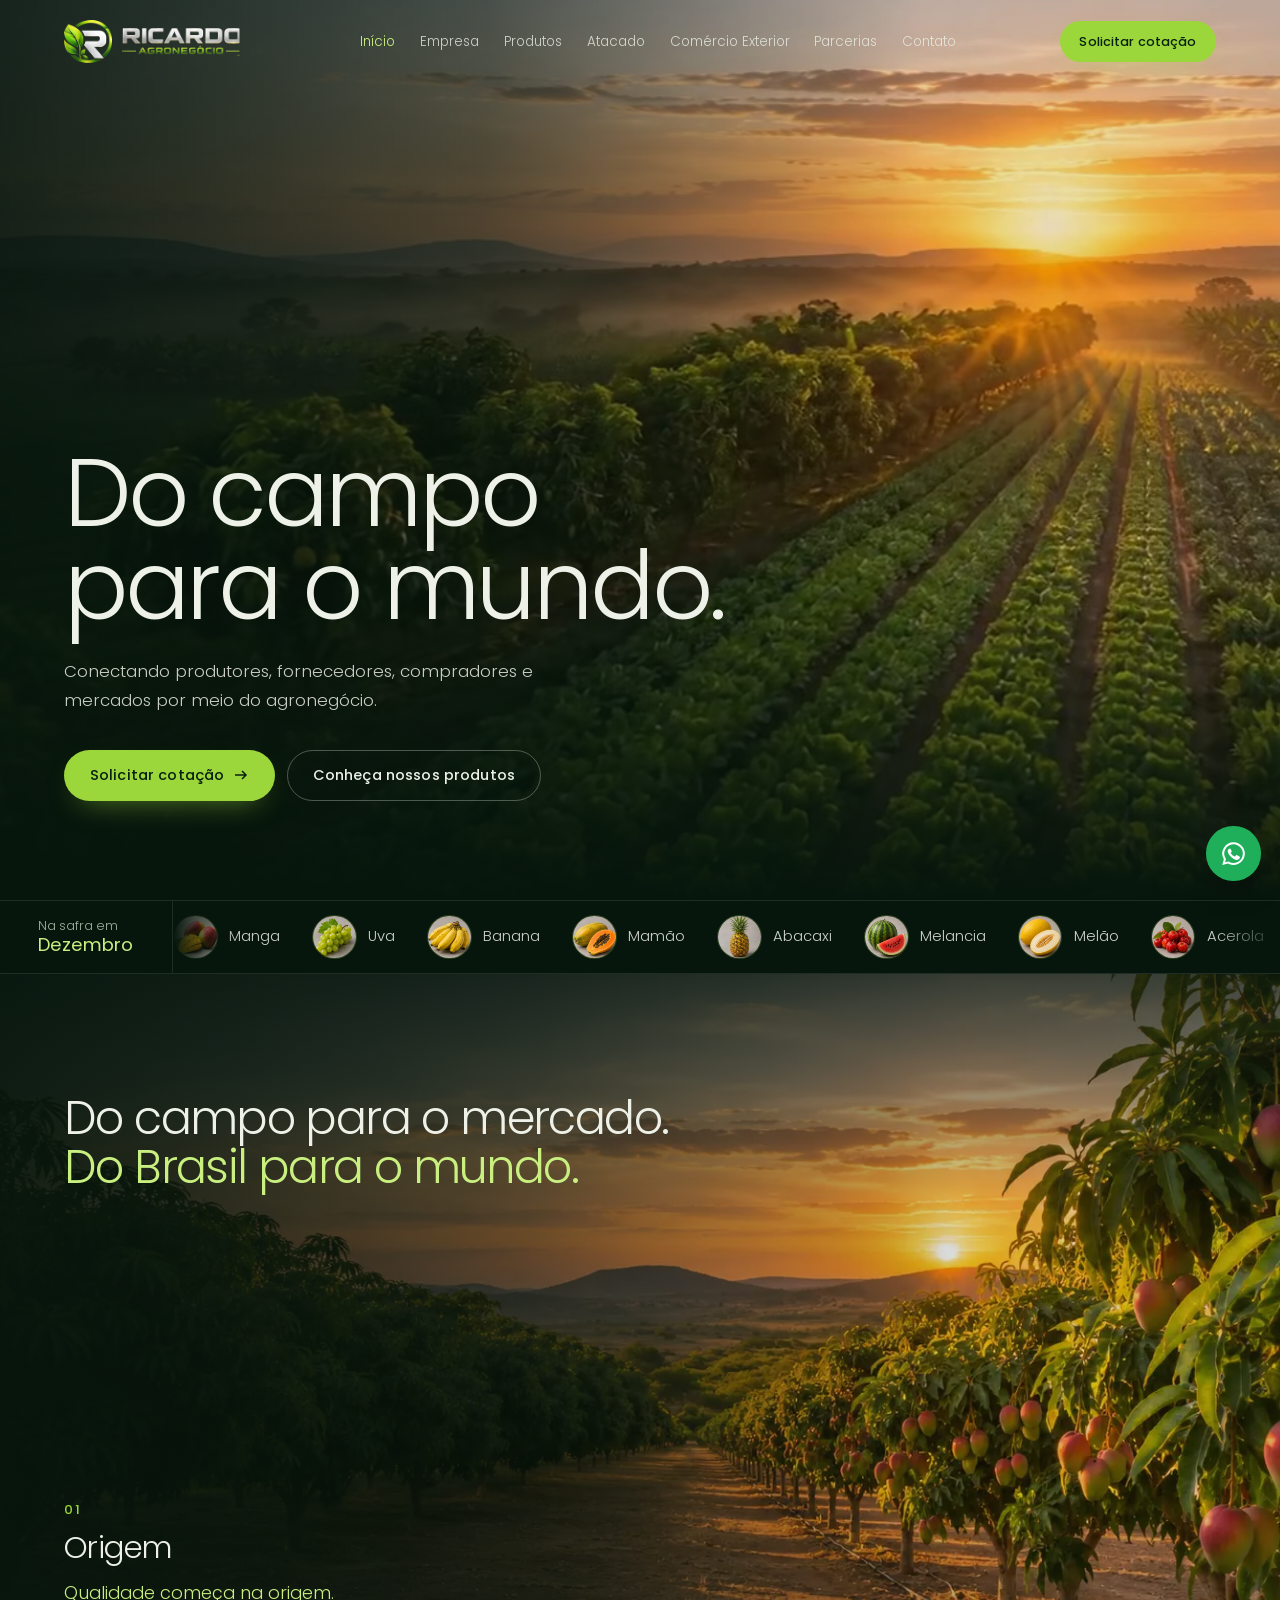
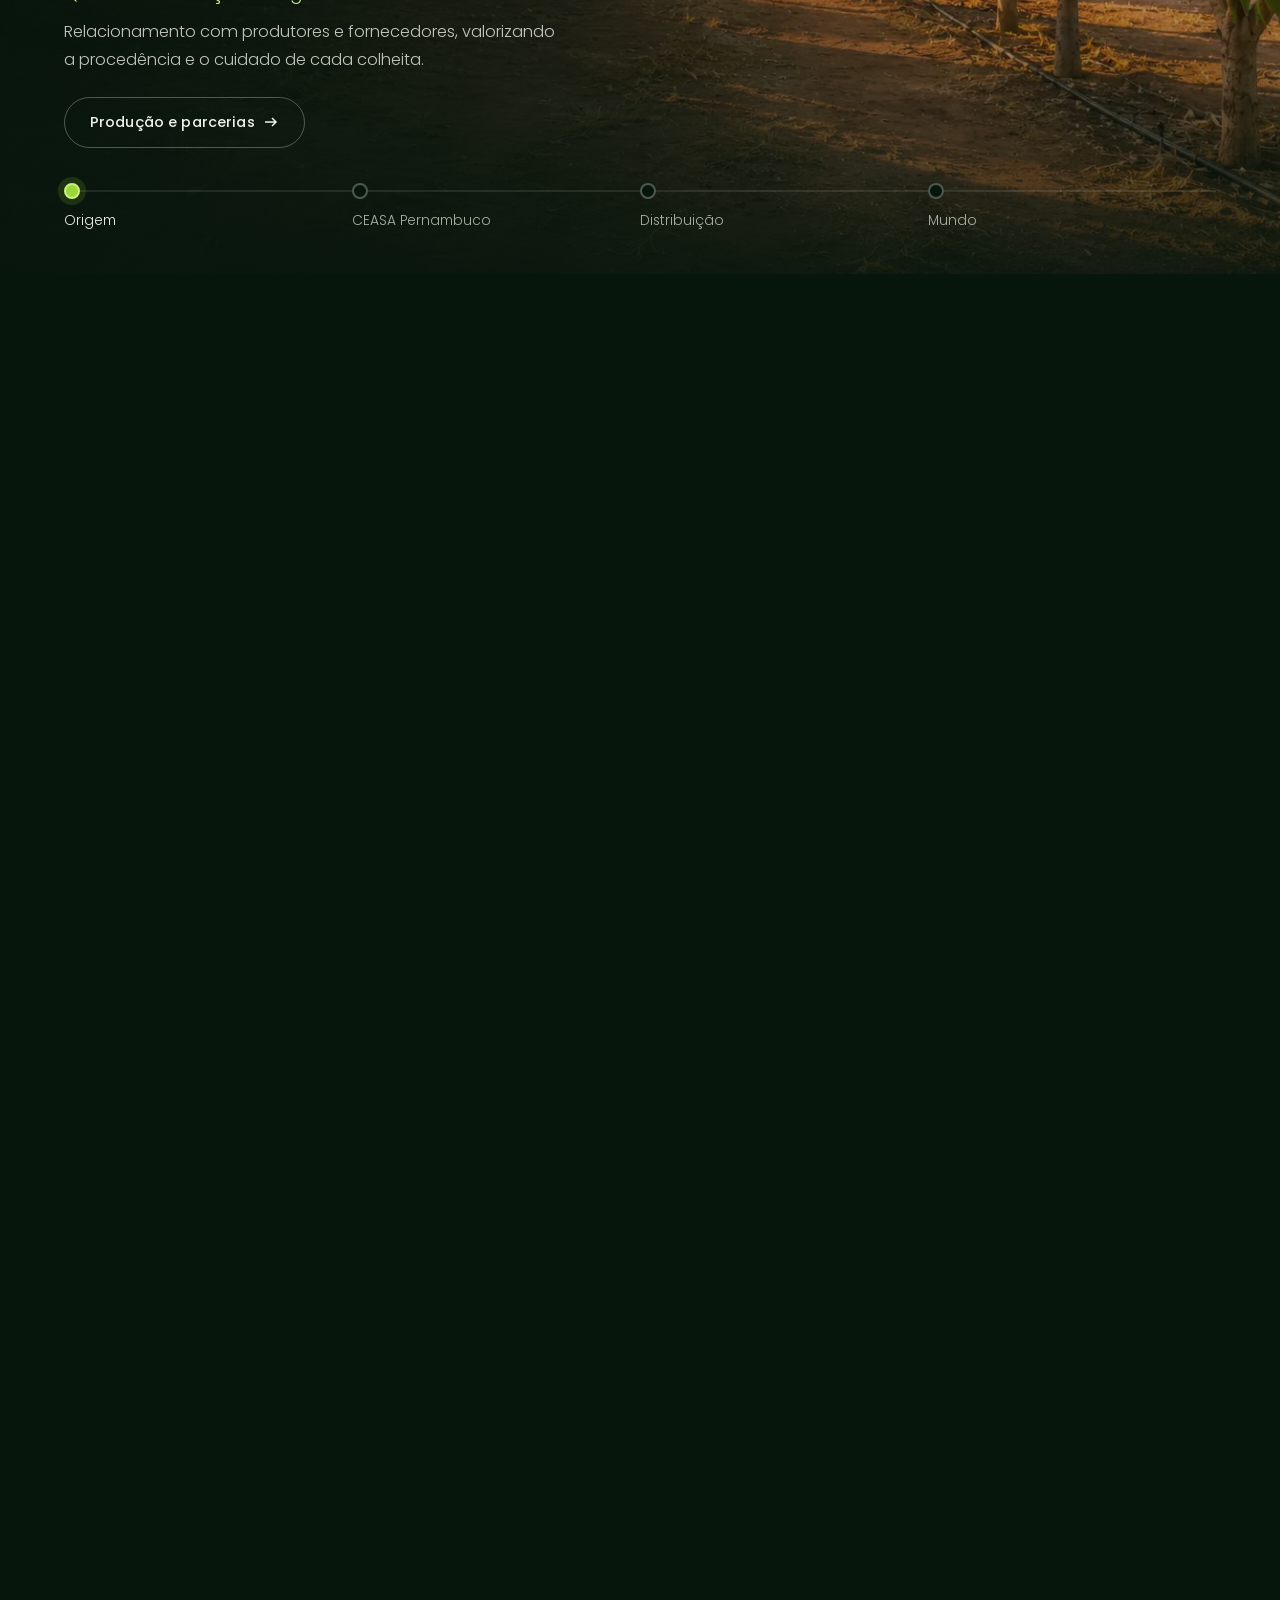
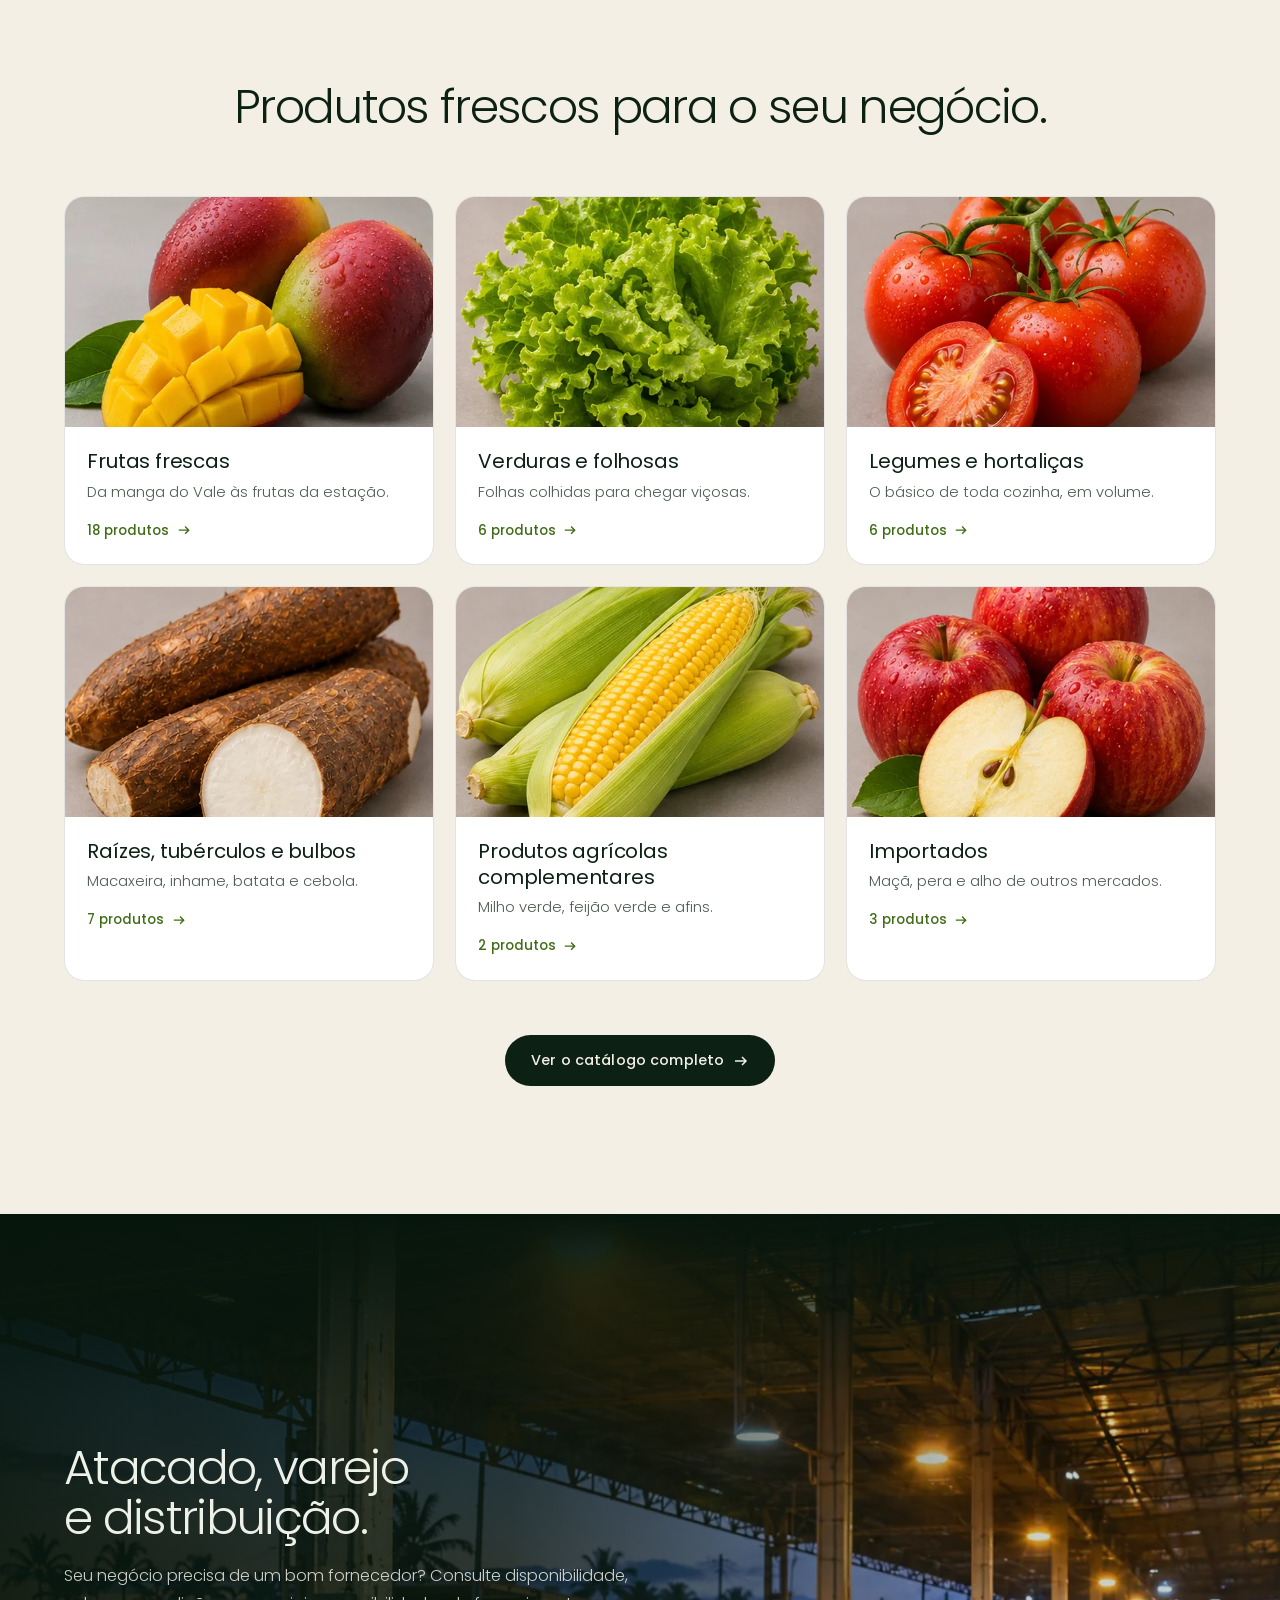
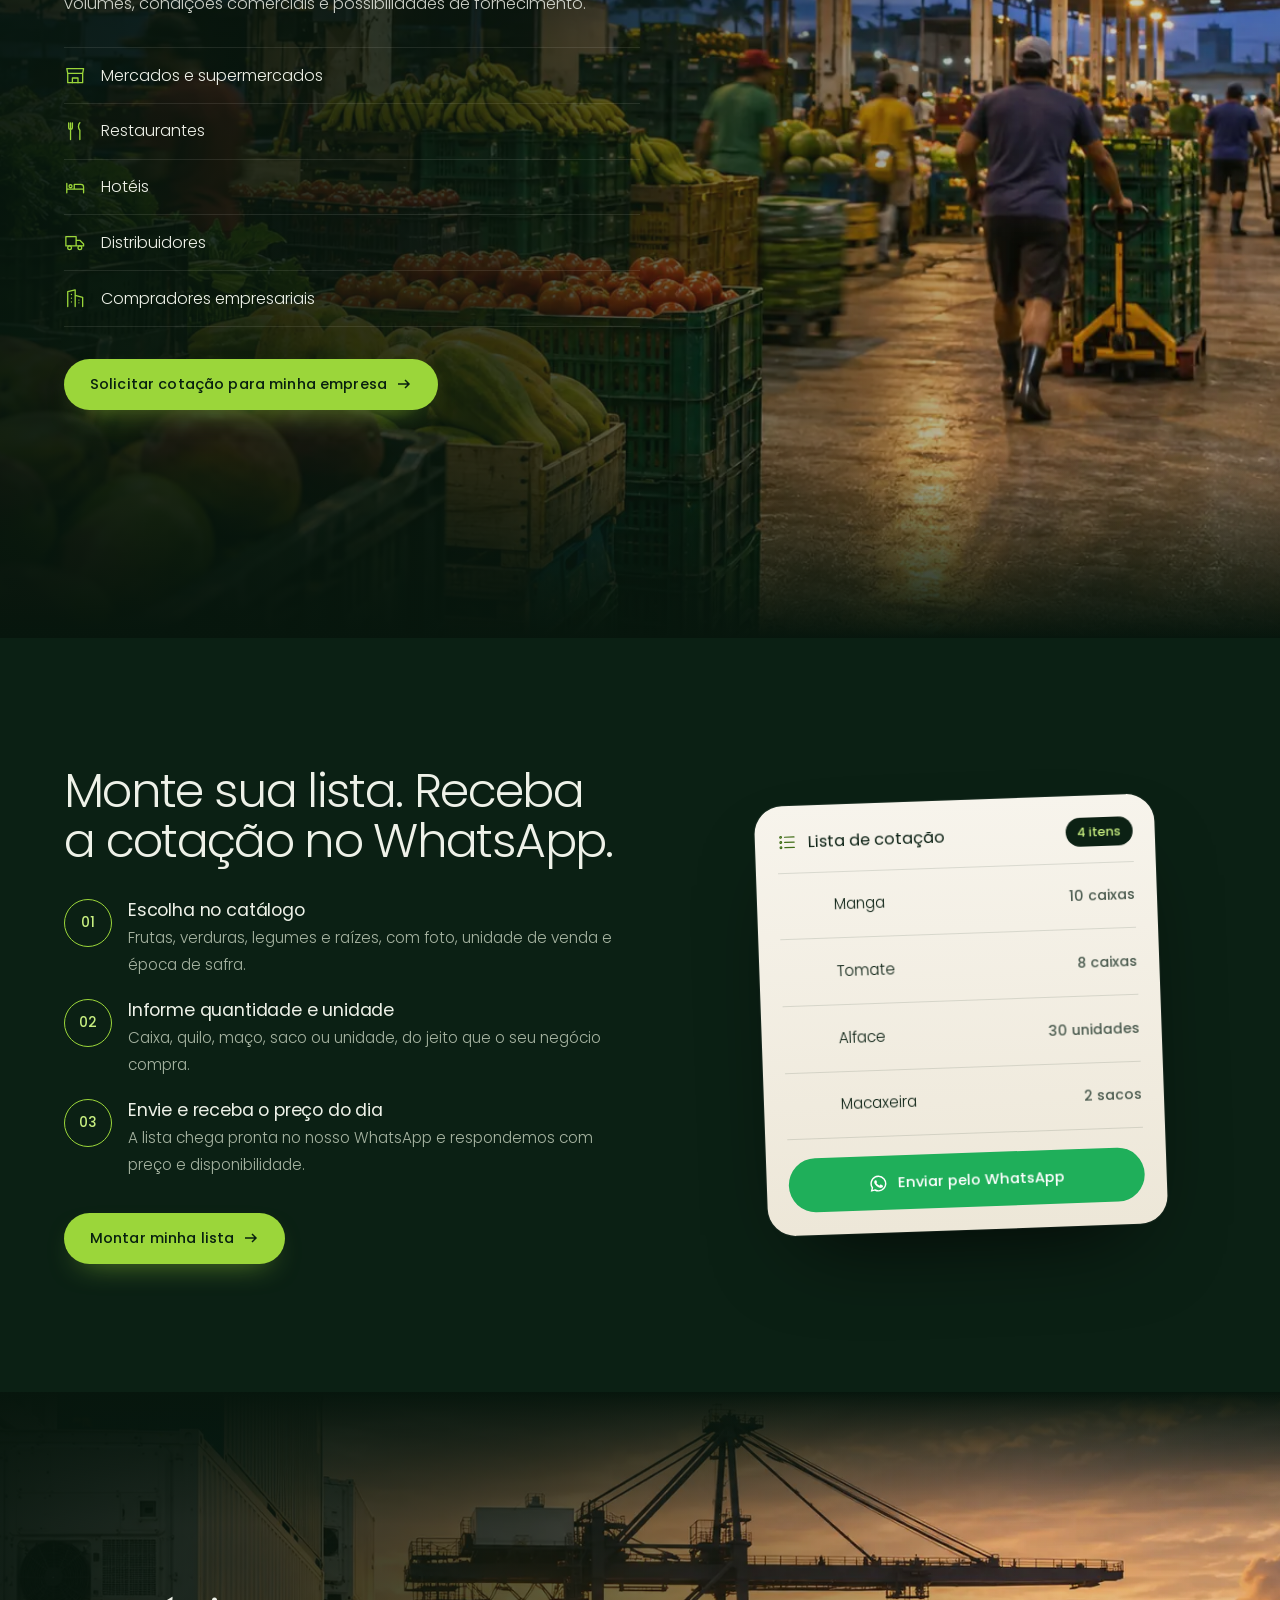
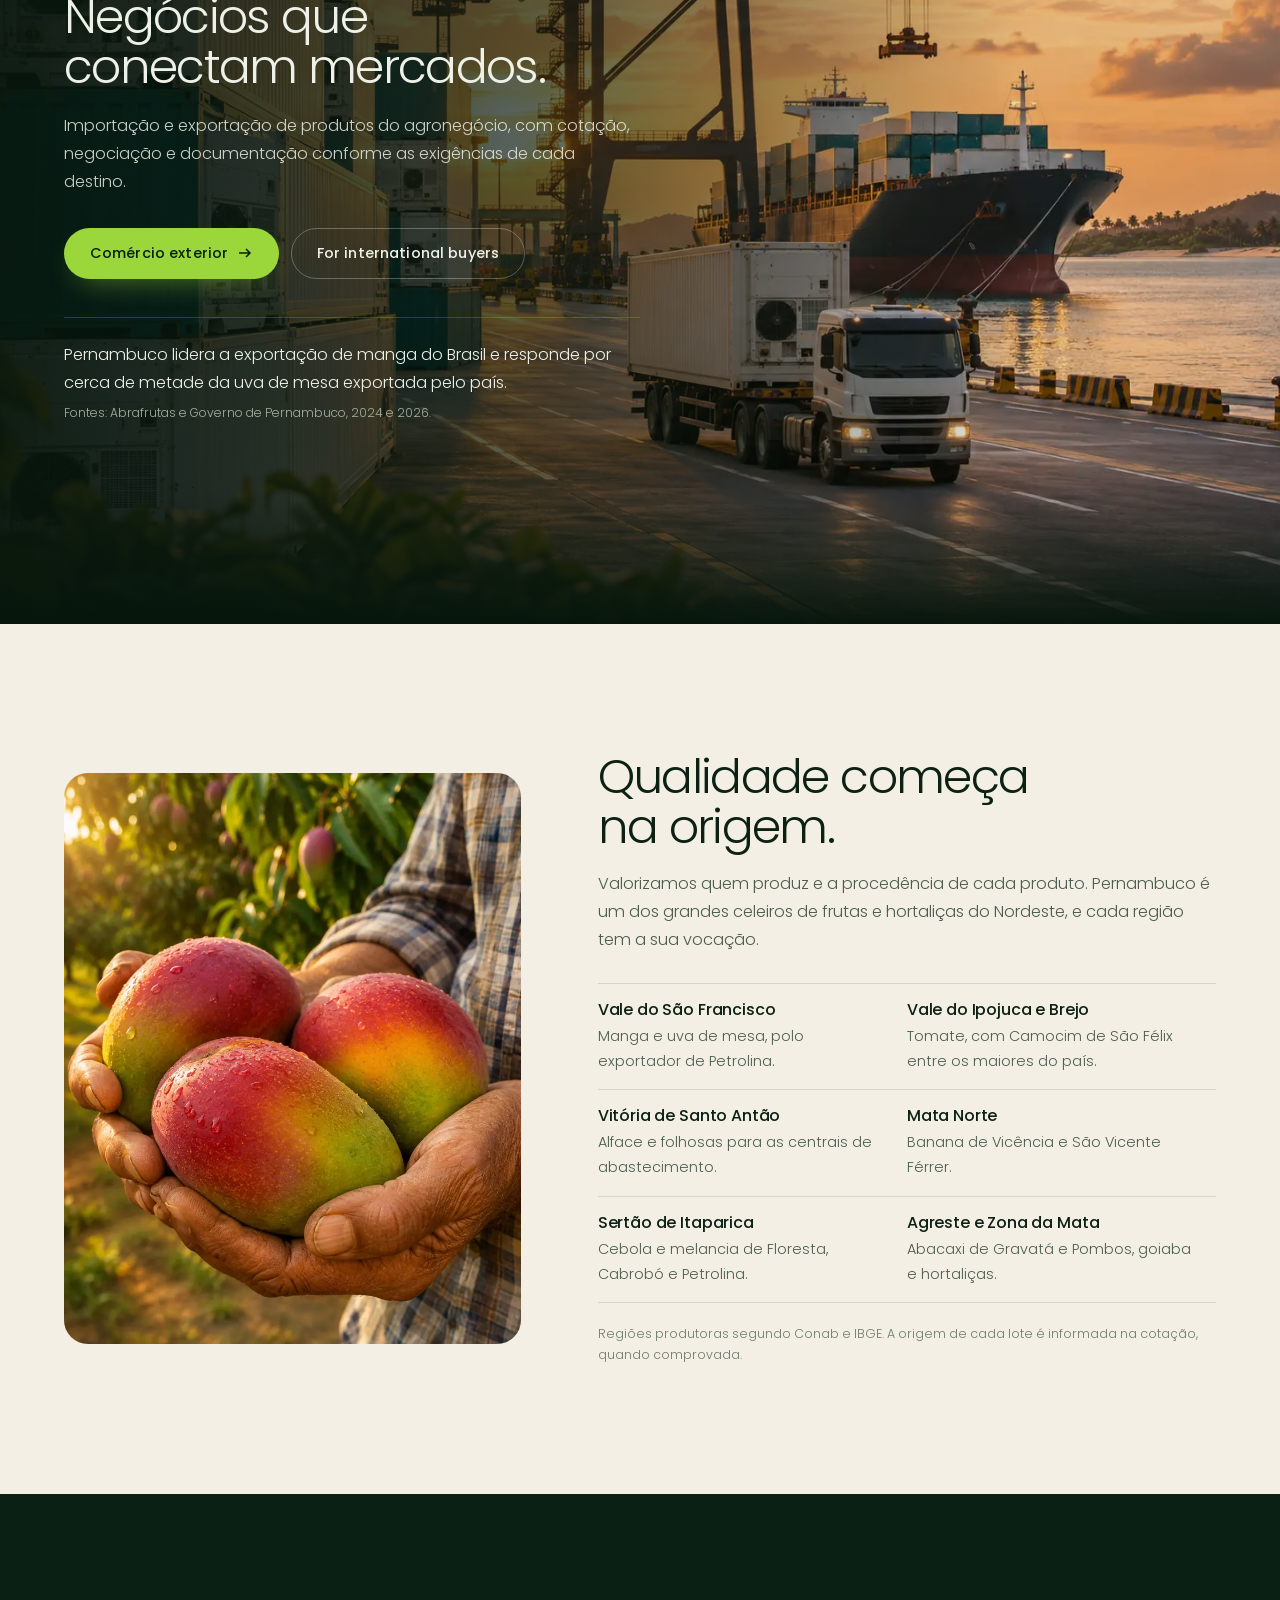
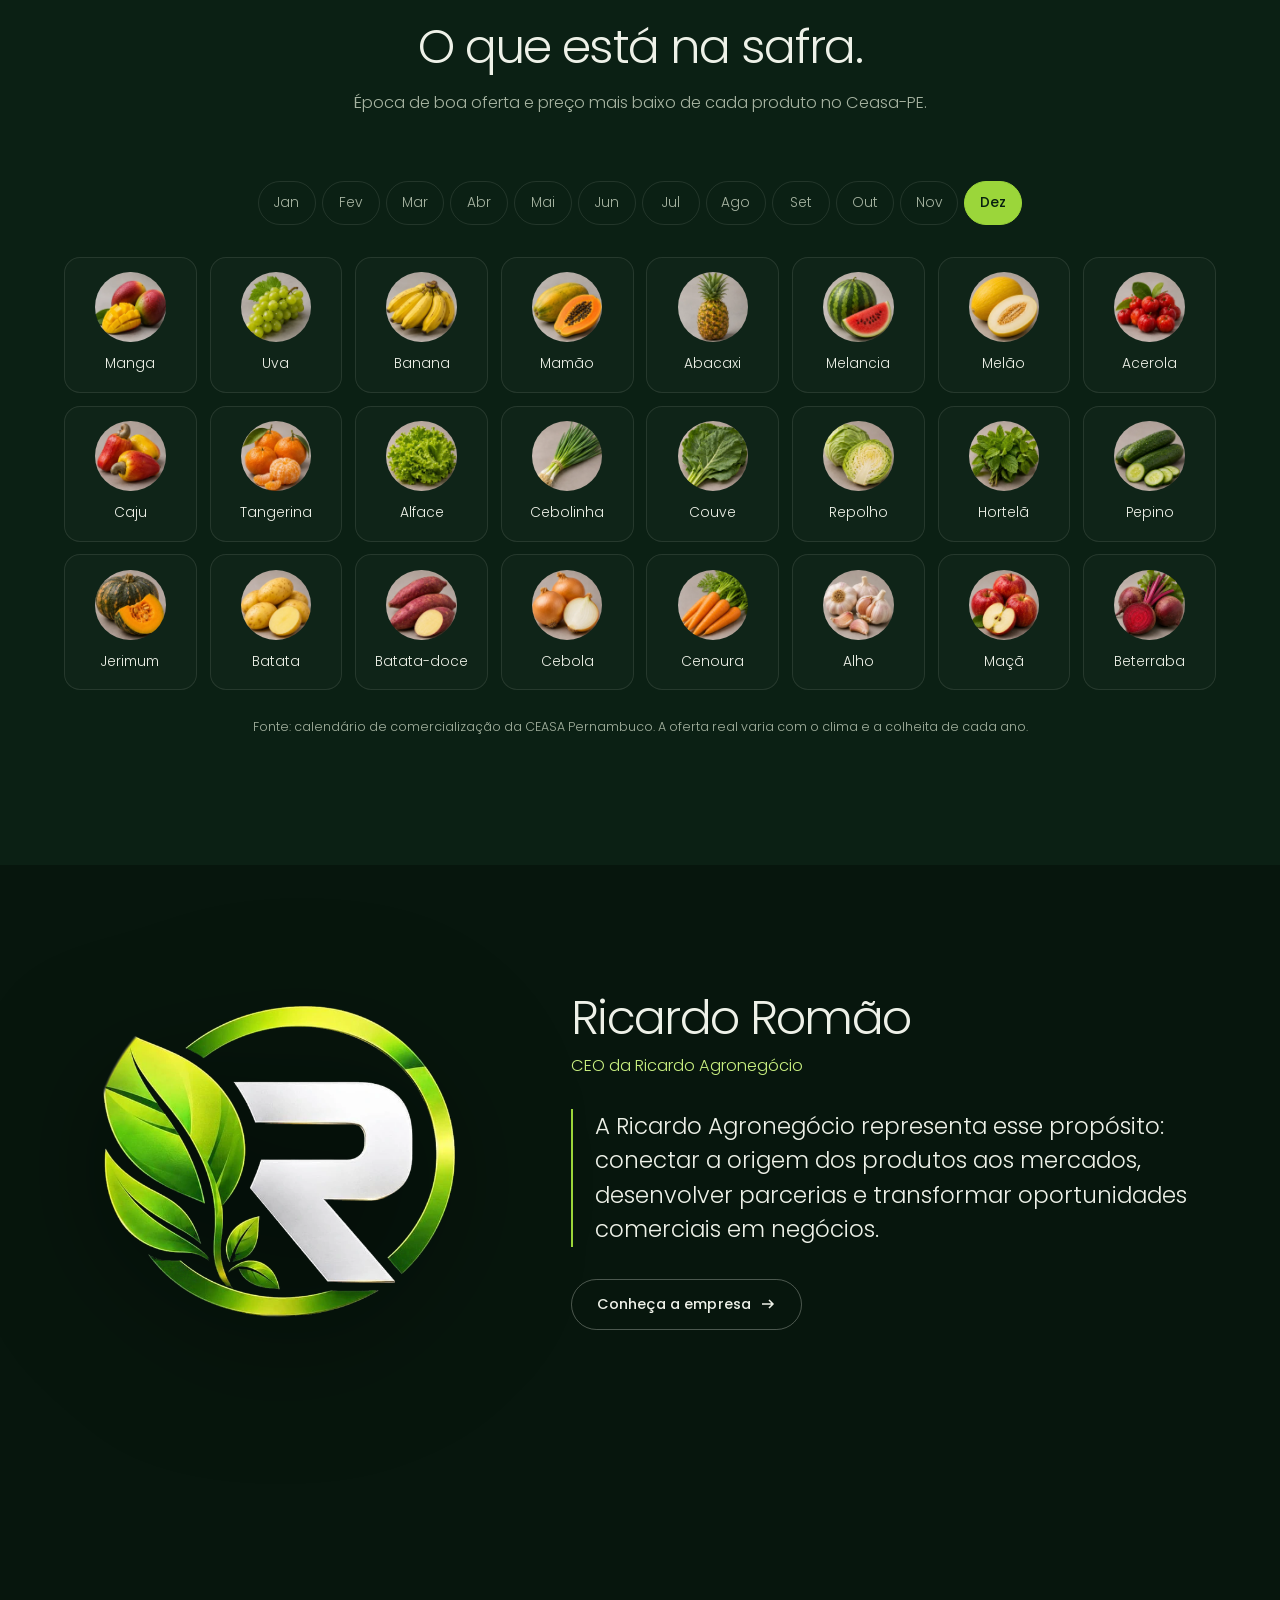
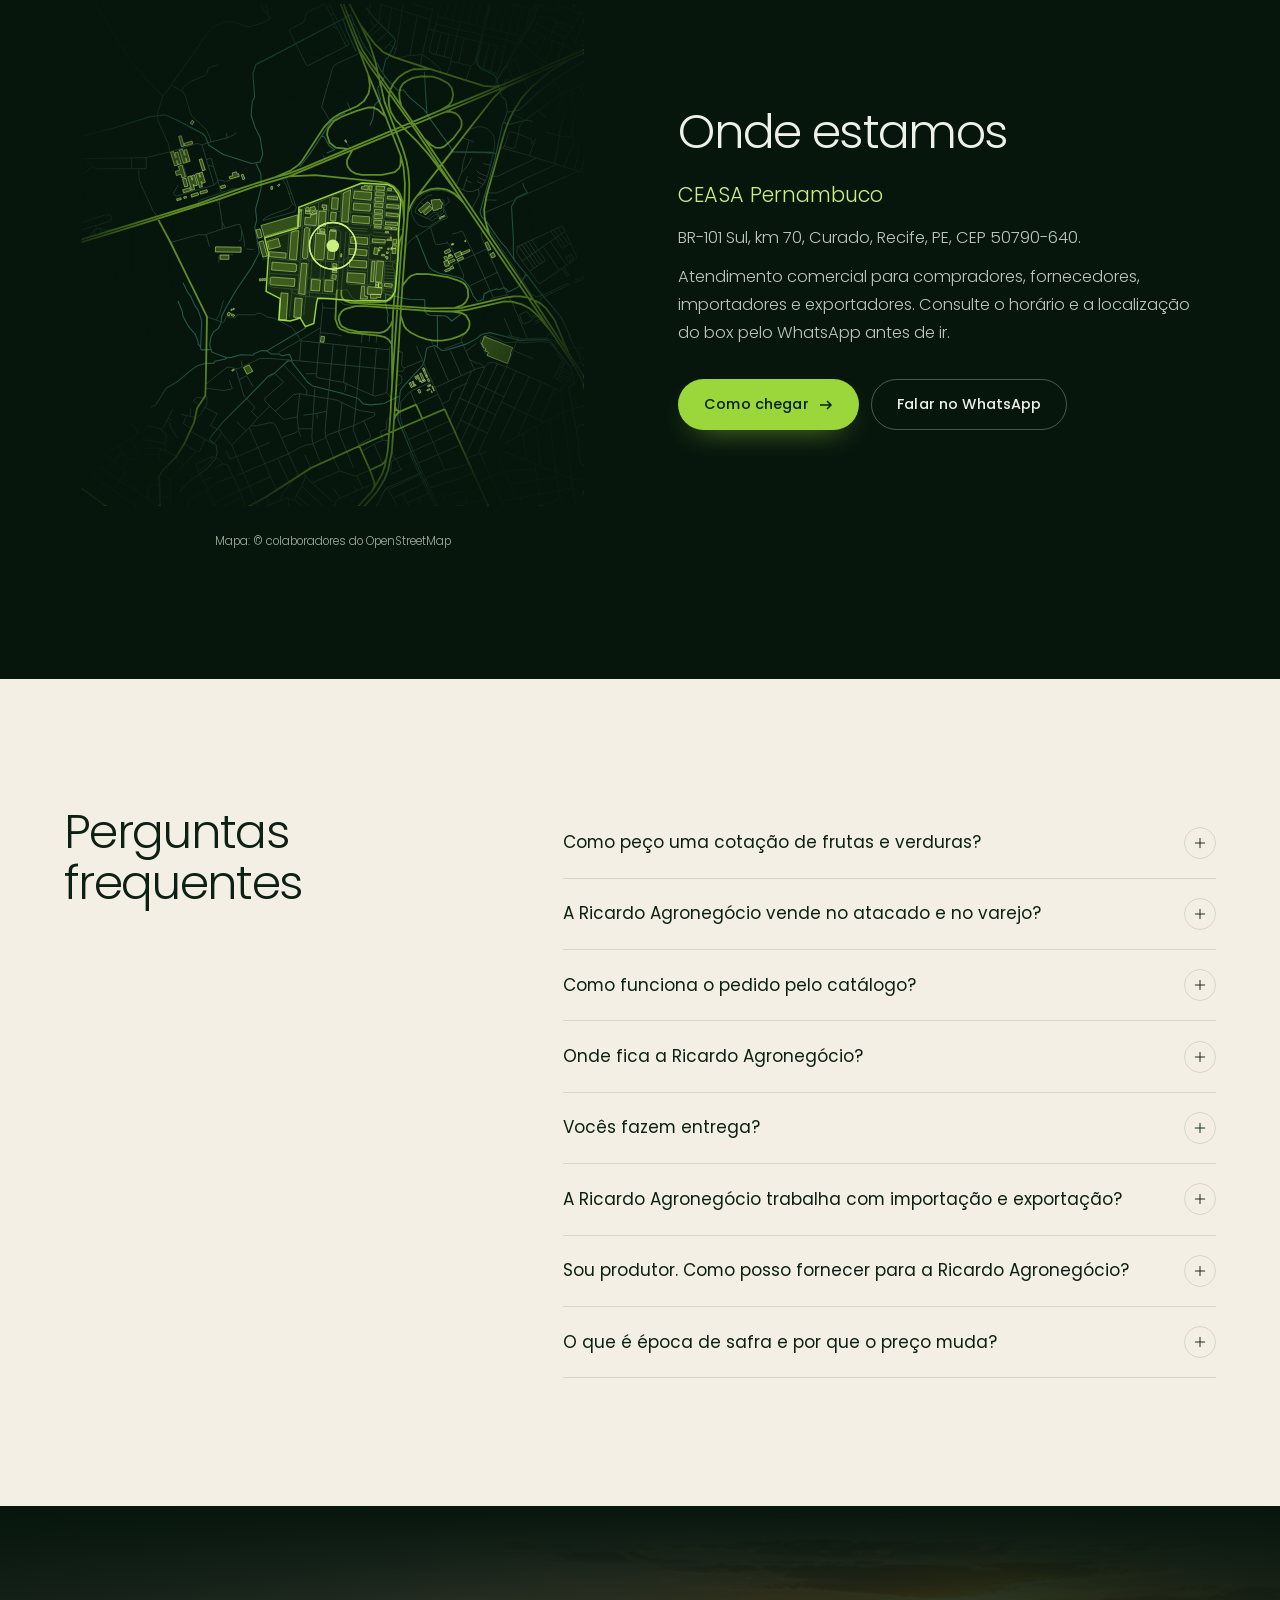
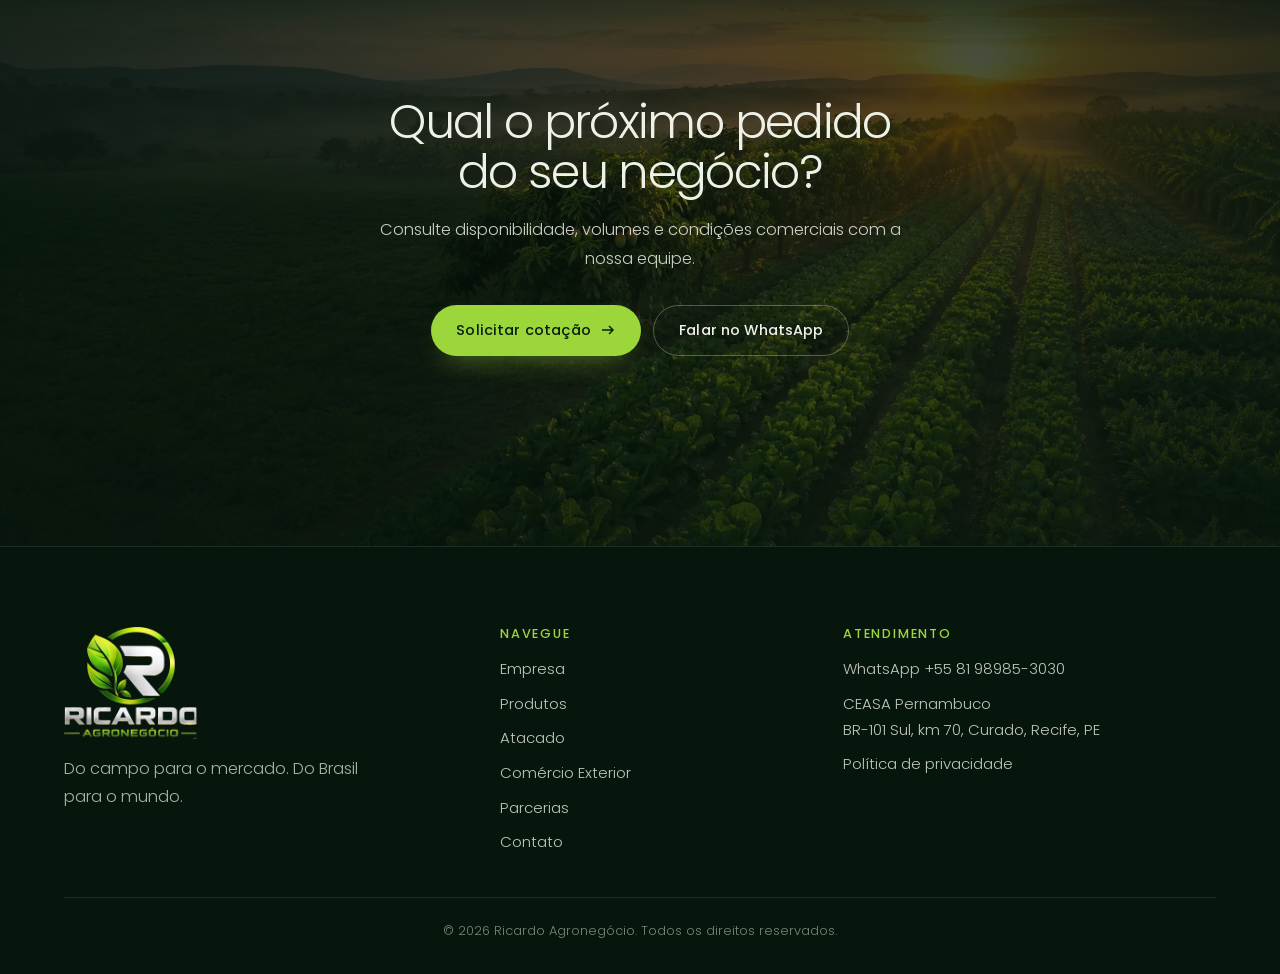
==== commit f11fc774: "feat: make www.ricardoagronegocio.com the official domain Canonical, share links, schema, sitemap, r" ====
--- a/index.html
+++ b/index.html
@@ -6,11 +6,11 @@
 <title>Ricardo Agronegócio | Do campo para o mundo. Hortifrúti na CEASA Pernambuco</title>
 <meta name="description" content="Frutas, verduras, legumes e raízes no atacado e no varejo na CEASA Pernambuco, em Recife. Catálogo com cotação pelo WhatsApp, distribuição, importação e exportação.">
 <meta name="robots" content="noindex,nofollow">
-<link rel="canonical" href="https://ricardoagronegocio.vercel.app/">
+<link rel="canonical" href="https://www.ricardoagronegocio.com/">
 <meta name="theme-color" content="#07160D">
 <meta property="og:type" content="website"><meta property="og:locale" content="pt_BR"><meta property="og:site_name" content="Ricardo Agronegócio">
-<meta property="og:title" content="Ricardo Agronegócio | Do campo para o mundo. Hortifrúti na CEASA Pernambuco"><meta property="og:description" content="Frutas, verduras, legumes e raízes no atacado e no varejo na CEASA Pernambuco, em Recife. Catálogo com cotação pelo WhatsApp, distribuição, importação e exportação."><meta property="og:url" content="https://ricardoagronegocio.vercel.app/">
-<meta property="og:image" content="https://ricardoagronegocio.vercel.app/assets/img/og-image.jpg"><meta name="twitter:card" content="summary_large_image">
+<meta property="og:title" content="Ricardo Agronegócio | Do campo para o mundo. Hortifrúti na CEASA Pernambuco"><meta property="og:description" content="Frutas, verduras, legumes e raízes no atacado e no varejo na CEASA Pernambuco, em Recife. Catálogo com cotação pelo WhatsApp, distribuição, importação e exportação."><meta property="og:url" content="https://www.ricardoagronegocio.com/">
+<meta property="og:image" content="https://www.ricardoagronegocio.com/assets/img/og-image.jpg"><meta name="twitter:card" content="summary_large_image">
 <link rel="icon" href="/assets/img/favicon.png" type="image/png"><link rel="apple-touch-icon" href="/assets/img/apple-touch-icon.png">
 <link rel="preload" href="/assets/fonts/poppins-300.woff2" as="font" type="font/woff2" crossorigin>
 <link rel="preload" href="/assets/fonts/poppins-500.woff2" as="font" type="font/woff2" crossorigin>
@@ -18,7 +18,7 @@
 <link rel="preload" as="image" media="(max-width:760px)" imagesrcset="/assets/img/fotos/campo-m-700.webp 700w, /assets/img/fotos/campo-m-1122.webp 1122w" imagesizes="100vw" fetchpriority="high">
 <script>document.documentElement.classList.add('js')</script>
 <style>@font-face{font-family:"Poppins";src:url(/assets/fonts/poppins-300.woff2) format("woff2");font-weight:300;font-display:swap}@font-face{font-family:"Poppins";src:url(/assets/fonts/poppins-400.woff2) format("woff2");font-weight:400;font-display:swap}@font-face{font-family:"Poppins";src:url(/assets/fonts/poppins-500.woff2) format("woff2");font-weight:500;font-display:swap}@font-face{font-family:"Sans Reserva";src:local("Arial");size-adjust:112.5%}:root{--bg:#07160D;--bg-2:#0B2014;--bg-3:#11301D;--fg:#EEF1E8;--muted:#A6B3A1;--verde:#9BD63A;--verde-2:#C8EF80;--verde-3:#3F6D16;--creme:#F3EFE4;--creme-2:#E8E1D0;--tinta:#0C2114;--tinta-2:#4C5C50;--linha:rgba(155,214,58,.24);--linha-2:rgba(238,241,232,.1);--linha-c:rgba(12,33,20,.12);--sans:"Poppins","Sans Reserva",Arial,sans-serif;--t-hero:clamp(3rem,7.4vw,7.4rem);--t-h2:clamp(2rem,3.7vw,3.5rem);--gutter:clamp(1.25rem,5vw,4rem);--maxw:1280px;--section-py:clamp(5rem,10vw,8.5rem);--ease:cubic-bezier(.2,.8,.3,1);--r:20px}*,*::before,*::after{box-sizing:border-box}html{-webkit-text-size-adjust:100%;scroll-padding-top:6rem}body{margin:0;background:var(--bg);color:var(--fg);font:300 1.02rem/1.72 var(--sans);-webkit-font-smoothing:antialiased;overflow-x:clip}img{display:block;max-width:100%;height:auto}a{color:inherit;text-decoration:none}button,input,select,textarea{font:inherit;color:inherit}h1,h2,h3,p,ul,ol,figure,dl,dd,blockquote{margin:0}h1,h2{font-weight:300;line-height:1.06;letter-spacing:-.035em;text-wrap:balance}h3{font-weight:400;font-size:1.15rem;line-height:1.3;letter-spacing:-.01em}.wrap{width:100%;max-width:var(--maxw);margin-inline:auto;padding-inline:var(--gutter)}:focus-visible{outline:2px solid var(--verde);outline-offset:3px;border-radius:4px}::selection{background:var(--verde);color:var(--bg)}.btn{display:inline-flex;align-items:center;justify-content:center;gap:.55rem;min-height:3.2rem;padding:.7rem 1.55rem;border-radius:999px;border:1px solid transparent;font:500 .9rem/1.2 var(--sans);letter-spacing:.01em;white-space:nowrap;cursor:pointer;transition:background-color .35s var(--ease),border-color .35s var(--ease),color .35s var(--ease),transform .35s var(--ease),box-shadow .35s var(--ease)}.btn svg{width:1rem;height:1rem;flex:none;transition:transform .35s var(--ease)}.btn:hover svg{transform:translateX(3px)}.btn:active{transform:scale(.98)}.btn--verde{background:var(--verde);color:#08200F;box-shadow:0 12px 30px -16px rgba(155,214,58,.75)}.btn--verde:hover{background:var(--verde-2)}.btn--linha{border-color:rgba(238,241,232,.3);color:var(--fg)}.btn--linha:hover{border-color:var(--verde);color:var(--verde-2)}.btn--escuro{background:var(--tinta);color:var(--creme)}.btn--escuro:hover{background:var(--bg-3)}.ctas{display:flex;flex-wrap:wrap;gap:.75rem}.top{position:fixed;inset:0 0 auto 0;z-index:60;transition:background-color .4s var(--ease),border-color .4s var(--ease)}.top.solid,.menu-open .top{background:rgba(7,22,13,.86);-webkit-backdrop-filter:blur(14px);backdrop-filter:blur(14px);border-bottom:1px solid var(--linha-2)}.top__in{display:flex;align-items:center;justify-content:space-between;gap:1.2rem;height:5.2rem}.marca{display:flex;align-items:center;gap:.65rem;flex:none}.marca__r{width:3rem;height:auto}.marca__nome{height:1.75rem;width:auto}.nav{display:flex;align-items:center;gap:.15rem}.nav a:not(.btn){padding:.5rem .7rem;font-size:.84rem;color:rgba(238,241,232,.8);transition:color .3s}.nav a:not(.btn):hover,.nav a[aria-current="page"]{color:var(--verde-2)}.nav .btn{min-height:2.6rem;padding:.5rem 1.15rem;font-size:.8rem;margin-left:.5rem}.burger{display:none;width:2.9rem;height:2.9rem;border-radius:50%;border:1px solid var(--linha);background:none;cursor:pointer;position:relative}.burger span{position:absolute;left:50%;width:1.1rem;height:1.5px;background:var(--verde-2);transform:translateX(-50%);transition:transform .35s var(--ease),top .35s var(--ease)}.burger span:first-child{top:42%}.burger span:last-child{top:58%}.menu-open .burger span:first-child{top:50%;transform:translateX(-50%) rotate(45deg)}.menu-open .burger span:last-child{top:50%;transform:translateX(-50%) rotate(-45deg)}.capa{position:relative;min-height:100svh;display:flex;align-items:flex-end;overflow:hidden;isolation:isolate}.capa__bg{position:absolute;inset:0;z-index:-1}.capa__bg img{width:100%;height:100%;object-fit:cover;object-position:60% 50%;transform:scale(1.06)}.capa__video{position:absolute;inset:0;width:100%;height:100%;object-fit:cover;object-position:60% 50%;transform:scale(1.06);opacity:0;transition:opacity 1.4s ease}.capa__video.on{opacity:1}.capa__bg::after{content:"";position:absolute;inset:0;background:linear-gradient(90deg,rgba(7,22,13,.88) 0%,rgba(7,22,13,.6) 38%,rgba(7,22,13,.08) 72%),linear-gradient(0deg,var(--bg) 0%,rgba(7,22,13,0) 36%)}.capa__txt{max-width:58rem;padding-block:9rem clamp(4rem,11vh,6.5rem)}.capa h1{font-size:var(--t-hero);line-height:.98}.capa p{margin-top:1.5rem;max-width:32rem;font-size:clamp(1.05rem,1.3vw,1.22rem);color:rgba(238,241,232,.84)}.capa .ctas{margin-top:2.2rem}.safra{display:flex;align-items:stretch;border-block:1px solid var(--linha-2);background:var(--bg)}.safra__rot{flex:none;display:flex;flex-direction:column;justify-content:center;padding:1rem clamp(1.2rem,3vw,2.4rem);border-right:1px solid var(--linha-2);line-height:1.25}.safra__rot span{font-size:.78rem;color:var(--muted)}.safra__rot b{font-weight:400;font-size:1.15rem;color:var(--verde-2);text-transform:capitalize}.safra__trilho{flex:1;overflow:hidden;-webkit-mask:linear-gradient(90deg,transparent,#000 6%,#000 94%,transparent);mask:linear-gradient(90deg,transparent,#000 6%,#000 94%,transparent)}.safra__t{display:flex;width:max-content;animation:corre 60s linear infinite}.safra__t:hover{animation-play-state:paused}.safra__item{flex:none;display:flex;align-items:center;gap:.7rem;margin-right:2rem;padding-block:.85rem;font-size:.92rem;color:rgba(238,241,232,.86);transition:color .3s}.safra__item img{width:2.8rem;height:2.8rem;border-radius:50%;object-fit:cover;border:1px solid var(--linha)}.safra__item:hover{color:var(--verde-2)}@keyframes corre{to{transform:translate3d(-50%,0,0)}}.perc{position:relative;background:var(--bg)}.js .perc{height:420vh}.perc__palco{position:sticky;top:0;height:100svh;overflow:hidden;isolation:isolate}.perc__fotos{position:absolute;inset:0;z-index:-1}.perc__foto{position:absolute;inset:0;opacity:0;transition:opacity 1.1s var(--ease)}.perc__foto.on{opacity:1}.perc__foto img{width:100%;height:100%;object-fit:cover;transform:scale(1.08);transition:transform 6s linear}.perc__foto.on img{transform:scale(1)}.perc__fotos::after{content:"";position:absolute;inset:0;background:linear-gradient(90deg,rgba(7,22,13,.9) 0%,rgba(7,22,13,.55) 42%,rgba(7,22,13,.12) 75%),linear-gradient(0deg,rgba(7,22,13,.85) 0%,rgba(7,22,13,0) 40%),linear-gradient(180deg,rgba(7,22,13,.7) 0%,rgba(7,22,13,0) 25%)}.perc__in{height:100%;display:grid;grid-template-rows:auto 1fr auto;padding-block:7.5rem 2.6rem}.perc__titulo{font-size:clamp(2rem,3.6vw,3.4rem);max-width:40rem}.perc__titulo span{color:var(--verde-2)}.perc__etapas{position:relative;align-self:end;max-width:31rem;min-height:17rem}.perc__etapa{position:absolute;inset:auto 0 0 0;opacity:0;transform:translate3d(0,24px,0);transition:opacity .7s var(--ease),transform .9s var(--ease);pointer-events:none}.perc__etapa.on{opacity:1;transform:none;pointer-events:auto}.perc__m{display:none}.perc__n{font-size:.82rem;font-weight:500;letter-spacing:.18em;color:var(--verde)}.perc__etapa h3{margin-top:.4rem;font-size:clamp(1.6rem,2.4vw,2.2rem);font-weight:300;letter-spacing:-.02em}.perc__frase{margin-top:.6rem;font-size:1.12rem;color:var(--verde-2)}.perc__etapa p:not(.perc__n):not(.perc__frase){margin-top:.6rem;color:rgba(238,241,232,.8)}.perc__etapa .btn{margin-top:1.4rem}.perc__trilha{position:relative;display:grid;grid-template-columns:repeat(4,1fr);margin:2.2rem 0 0;padding:0;list-style:none}.perc__trilha i{position:absolute;left:0;right:0;top:.45rem;height:2px;background:var(--linha-2)}.perc__trilha i b{position:absolute;inset:0;background:linear-gradient(90deg,var(--verde-3),var(--verde-2));transform-origin:left;transform:scaleX(var(--p,0))}.perc__trilha li{position:relative;padding-top:1.6rem;font-size:.86rem;color:var(--muted);transition:color .5s}.perc__trilha li span{position:absolute;left:0;top:0;width:1rem;height:1rem;border-radius:50%;background:var(--bg);border:2px solid rgba(238,241,232,.3);transition:background-color .5s,border-color .5s,box-shadow .5s}.perc__trilha li.on{color:var(--fg)}.perc__trilha li.on span{background:var(--verde);border-color:var(--verde-2);box-shadow:0 0 0 6px rgba(155,214,58,.15)}.sec{position:relative;padding-block:var(--section-py)}.sec--creme{background:var(--creme);color:var(--tinta)}.sec--escuro2{background:var(--bg-2)}.cab{max-width:52rem;margin:0 auto clamp(2.6rem,5vw,4rem);text-align:center}.cab h2{font-size:var(--t-h2)}.cab p{margin:1.1rem auto 0;max-width:40rem;color:var(--muted)}.sec--creme .cab p,.sec--creme p{color:var(--tinta-2)}.fim{display:flex;justify-content:center;margin-top:clamp(2.4rem,5vw,3.4rem)}.cats{display:grid;grid-template-columns:repeat(3,1fr);gap:clamp(.9rem,1.6vw,1.3rem)}.cat{display:flex;flex-direction:column;border-radius:var(--r);overflow:hidden;background:#fff;border:1px solid var(--linha-c);transition:transform .5s var(--ease),box-shadow .5s var(--ease)}.cat__foto{aspect-ratio:16/10;overflow:hidden;background:#E6E3DD}.cat__foto img{width:100%;height:100%;object-fit:cover;transition:transform .9s var(--ease)}.cat__txt{display:flex;flex-direction:column;gap:.35rem;padding:1.3rem 1.4rem 1.4rem}.cat h3{font-size:1.25rem}.cat p{font-size:.92rem;color:var(--tinta-2)}.cat__n{display:inline-flex;align-items:center;gap:.45rem;margin-top:.5rem;font-size:.84rem;font-weight:500;color:var(--verde-3)}.cat__n svg{width:.9rem;height:.9rem}.cat:hover{transform:translateY(-5px);box-shadow:0 30px 60px -30px rgba(12,33,20,.35)}.cat:hover .cat__foto img{transform:scale(1.06)}.atac{overflow:clip;isolation:isolate}.atac__bg{position:absolute;inset:0;z-index:-1}.atac__bg img{width:100%;height:100%;object-fit:cover}.atac__bg::after{content:"";position:absolute;inset:0;background:linear-gradient(90deg,rgba(7,22,13,.94) 0%,rgba(7,22,13,.78) 40%,rgba(7,22,13,.2) 80%),linear-gradient(180deg,var(--bg) 0%,rgba(7,22,13,0) 18%,rgba(7,22,13,0) 82%,var(--bg) 100%)}.atac__in{min-height:min(48rem,92svh);display:flex;align-items:center}.atac__txt{max-width:36rem}.atac h2{font-size:var(--t-h2)}.atac p{margin-top:1.2rem;color:rgba(238,241,232,.84)}.compradores{display:grid;grid-template-columns:1fr;margin:1.8rem 0 2rem;padding:0;list-style:none;border-top:1px solid var(--linha-2)}.compradores li{display:flex;align-items:center;gap:.9rem;padding:.85rem 0;border-bottom:1px solid var(--linha-2);font-size:1rem}.compradores svg{width:1.4rem;height:1.4rem;flex:none;color:var(--verde)}.loja{display:grid;grid-template-columns:1.05fr .95fr;gap:clamp(2rem,6vw,5rem);align-items:center}.loja h2{font-size:var(--t-h2)}.passos{display:grid;gap:1.3rem;margin:2rem 0 2.2rem;padding:0;list-style:none}.passos li{display:grid;grid-template-columns:3rem 1fr;gap:1rem;align-items:start}.passos b{display:grid;place-items:center;width:3rem;height:3rem;border-radius:50%;border:1px solid var(--verde);color:var(--verde-2);font-weight:500;font-size:.85rem}.passos h3{font-size:1.1rem}.passos p{margin-top:.25rem;font-size:.95rem;color:var(--muted)}.passos--claro b{border-color:var(--verde-3);color:var(--verde-3)}.passos--claro p{color:var(--tinta-2)}.demo{max-width:25rem;margin-inline:auto;border-radius:28px;padding:1.4rem;background:linear-gradient(180deg,#F7F4EC,#EDE7D8);color:var(--tinta);box-shadow:0 40px 90px -40px rgba(0,0,0,.8),0 0 0 1px rgba(255,255,255,.06);transform:rotate(-2deg)}.demo__topo{display:flex;align-items:center;gap:.6rem;padding-bottom:1rem;border-bottom:1px solid var(--linha-c);font-weight:400}.demo__topo svg{width:1.3rem;height:1.3rem;color:var(--verde-3)}.demo__topo b{margin-left:auto;font-weight:500;font-size:.8rem;padding:.2rem .7rem;border-radius:999px;background:var(--tinta);color:var(--verde-2)}.demo__itens{margin:0;padding:0;list-style:none}.demo__itens li{display:grid;grid-template-columns:2.6rem 1fr auto;gap:.8rem;align-items:center;padding:.75rem 0;border-bottom:1px solid var(--linha-c);font-size:.95rem}.demo__itens img{width:2.6rem;height:2.6rem;border-radius:10px;object-fit:cover}.demo__itens b{font-weight:500;font-size:.88rem;color:var(--tinta-2)}.demo__btn{display:flex;align-items:center;justify-content:center;gap:.6rem;margin-top:1.2rem;padding:.9rem;border-radius:999px;background:#1FAF5A;color:#fff;font-weight:500;font-size:.92rem}.demo__btn svg{width:1.2rem;height:1.2rem}.mundo{position:relative;min-height:min(52rem,100svh);display:flex;align-items:center;overflow:clip;isolation:isolate;padding-block:var(--section-py)}.mundo__bg{position:absolute;inset:0;z-index:-1}.mundo__bg img{width:100%;height:100%;object-fit:cover;object-position:60% 50%}.mundo__bg::after{content:"";position:absolute;inset:0;background:linear-gradient(90deg,rgba(7,22,13,.92) 0%,rgba(7,22,13,.66) 42%,rgba(7,22,13,.1) 80%),linear-gradient(180deg,var(--bg) 0%,rgba(7,22,13,0) 16%,rgba(7,22,13,0) 84%,var(--bg) 100%)}.mundo__txt{max-width:36rem}.mundo h2{font-size:var(--t-h2)}.mundo p{margin-top:1.2rem;color:rgba(238,241,232,.84)}.mundo .ctas{margin-top:2rem}.mundo__dado{margin-top:2.4rem!important;padding-top:1.4rem;border-top:1px solid var(--linha);font-size:1.02rem;color:var(--fg)!important}.mundo__dado small{display:block;margin-top:.4rem;font-size:.76rem;color:var(--muted)}.origem__topo{display:grid;grid-template-columns:.85fr 1.15fr;gap:clamp(2rem,6vw,5rem);align-items:center}.origem__foto{border-radius:24px;overflow:hidden;aspect-ratio:4/5;background:var(--creme-2)}.origem__foto img{width:100%;height:100%;object-fit:cover}.origem h2{font-size:var(--t-h2)}.origem__txt>p{margin-top:1.1rem}.origens{display:grid;grid-template-columns:repeat(2,1fr);gap:0;margin:1.8rem 0 0;padding:0;list-style:none;border-top:1px solid var(--linha-c)}.origens li{padding:1rem 1rem 1rem 0;border-bottom:1px solid var(--linha-c)}.origens li:nth-child(odd){padding-right:1.4rem}.origens h3{font-size:1rem;font-weight:500;color:var(--tinta)}.origens p{margin-top:.2rem;font-size:.9rem}.origens--grade{grid-template-columns:repeat(3,1fr);column-gap:2rem}.origem__fonte{margin-top:1.2rem!important;font-size:.78rem;opacity:.8}.cal{background:var(--bg-2)}.cal__abas{display:flex;justify-content:center;gap:.4rem;flex-wrap:wrap;margin-bottom:2rem}.cal__abas button{min-width:3.6rem;padding:.55rem .9rem;border-radius:999px;border:1px solid var(--linha-2);background:none;cursor:pointer;font-size:.86rem;text-transform:capitalize;color:var(--muted);transition:all .3s var(--ease)}.cal__abas button:hover{border-color:var(--verde);color:var(--fg)}.cal__abas button[aria-selected="true"]{background:var(--verde);border-color:var(--verde);color:#08200F;font-weight:500}.cal__grade{display:grid;grid-template-columns:repeat(auto-fill,minmax(7.4rem,1fr));gap:.8rem;min-height:9rem}.cal__item{display:flex;flex-direction:column;align-items:center;gap:.6rem;padding:.9rem .6rem 1rem;border-radius:16px;border:1px solid var(--linha-2);background:rgba(255,255,255,.02);text-align:center;font-size:.86rem;transition:border-color .3s,transform .4s var(--ease);animation:surge .5s var(--ease) both}.cal__item img{width:4.4rem;height:4.4rem;border-radius:50%;object-fit:cover}.cal__item:hover{border-color:var(--verde);transform:translateY(-3px)}.cal__fonte{margin-top:1.6rem;text-align:center;font-size:.78rem;color:var(--muted)}@keyframes surge{from{opacity:0;transform:translateY(8px)}}.lider__in{display:grid;grid-template-columns:.8fr 1.2fr;gap:clamp(2rem,6vw,5rem);align-items:center}.lider__marca{width:min(100%,22rem);margin-inline:auto;filter:drop-shadow(0 30px 60px rgba(0,0,0,.5))}.lider h2{font-size:var(--t-h2)}.lider__cargo{margin-top:.5rem;color:var(--verde-2)}.lider__txt>p:not(.lider__cargo){margin-top:1rem;color:rgba(238,241,232,.82)}.lider blockquote{margin-top:1.8rem;padding-left:1.4rem;border-left:2px solid var(--verde);font-size:clamp(1.2rem,1.8vw,1.55rem);line-height:1.5;font-weight:300}.lider .ctas{margin-top:2rem}.onde__grid{display:grid;grid-template-columns:1fr 1fr;gap:clamp(2rem,6vw,5rem);align-items:center}.onde__mapa svg{width:100%;height:auto;display:block}.onde__credito{margin-top:.5rem;font-size:.72rem;color:var(--muted);text-align:center}.m-agua{fill:none;stroke:#245a4a;stroke-width:1.2}.m-rua{fill:none;stroke:#2f4d38;stroke-width:.8}.m-via{fill:none;stroke:#7FB52E;stroke-width:2;opacity:.75}.m-area{fill:rgba(155,214,58,.1);stroke:var(--verde);stroke-width:1.6}.m-galpao{fill:rgba(155,214,58,.3);stroke:var(--verde-2);stroke-width:.6}.m-pino circle{fill:var(--verde-2)}.m-pulso{fill:none!important;stroke:var(--verde-2);stroke-width:1.5;transform-origin:center;transform-box:fill-box;animation:pulso 2.6s var(--ease) infinite}.m-pulso+.m-pulso{animation-delay:1.3s}@keyframes pulso{from{transform:scale(.3);opacity:1}to{transform:scale(2.2);opacity:0}}.onde h2{font-size:var(--t-h2)}.onde__lugar{margin-top:1.2rem;font-size:1.3rem;color:var(--verde-2)}.onde__txt p:not(.onde__lugar){margin-top:.7rem;color:rgba(238,241,232,.8)}.onde .ctas{margin-top:2rem}.faq{display:grid;grid-template-columns:.8fr 1.2fr;gap:clamp(2rem,5vw,4rem);align-items:start}.faq__cab{position:sticky;top:7rem}.faq h2{font-size:var(--t-h2)}.faq__item{border-bottom:1px solid var(--linha-c)}.faq__item summary{display:flex;justify-content:space-between;align-items:center;gap:1rem;padding:1.2rem 0;cursor:pointer;list-style:none;font-size:1.06rem;font-weight:400}.faq__item summary::-webkit-details-marker{display:none}.faq__item summary span{flex:none;display:grid;place-items:center;width:2rem;height:2rem;border-radius:50%;border:1px solid var(--linha-c);transition:transform .4s var(--ease),background-color .3s}.faq__item summary svg{width:1rem;height:1rem}.faq__item[open] summary span{transform:rotate(45deg);background:var(--tinta);color:var(--creme)}.faq__item p{padding:0 3rem 1.3rem 0}.final{position:relative;min-height:min(40rem,86svh);display:flex;align-items:center;justify-content:center;text-align:center;overflow:clip;isolation:isolate;padding-block:var(--section-py)}.final__bg{position:absolute;inset:0;z-index:-1}.final__bg img{width:100%;height:100%;object-fit:cover}.final__bg::after{content:"";position:absolute;inset:0;background:radial-gradient(70% 70% at 50% 50%,rgba(7,22,13,.55),rgba(7,22,13,.9)),linear-gradient(180deg,var(--bg) 0%,rgba(7,22,13,0) 22%)}.final__txt{max-width:44rem;margin-inline:auto}.final h2{font-size:var(--t-h2)}.final p{margin:1.2rem auto 0;max-width:34rem;color:rgba(238,241,232,.84)}.final .ctas{justify-content:center;margin-top:2rem}.rod{padding-block:clamp(3.5rem,7vw,5rem) 2rem;border-top:1px solid var(--linha-2);background:var(--bg)}.rod__grid{display:grid;grid-template-columns:1.3fr 1fr 1.2fr;gap:2rem}.rod__marca img{height:7rem;width:auto}.rod__frase{margin-top:1rem;color:var(--muted);max-width:20rem}.rod__col{display:flex;flex-direction:column;gap:.55rem}.rod__col h2{font-size:.8rem;font-weight:500;letter-spacing:.14em;text-transform:uppercase;color:var(--verde);margin-bottom:.4rem}.rod__col a{font-size:.94rem;color:rgba(238,241,232,.8);transition:color .3s}.rod__col a:hover{color:var(--verde-2)}.rod__fim{margin-top:2.6rem;padding-top:1.4rem;border-top:1px solid var(--linha-2);font-size:.8rem;color:rgba(238,241,232,.5);text-align:center}.zap{position:fixed;right:1.2rem;bottom:1.2rem;z-index:50;width:3.4rem;height:3.4rem;border-radius:50%;display:grid;place-items:center;background:#1FAF5A;color:#fff;box-shadow:0 14px 30px -12px rgba(0,0,0,.6);transition:transform .35s var(--ease)}.zap:hover{transform:scale(1.07)}.zap svg{width:1.7rem;height:1.7rem}.pagtopo{position:relative;min-height:66svh;display:flex;align-items:flex-end;overflow:hidden;isolation:isolate;padding-block:9rem clamp(3rem,7vw,5rem)}.pagtopo__bg{position:absolute;inset:0;z-index:-1}.pagtopo__bg img{width:100%;height:100%;object-fit:cover}.pagtopo__bg::after{content:"";position:absolute;inset:0;background:linear-gradient(90deg,rgba(7,22,13,.9) 0%,rgba(7,22,13,.55) 50%,rgba(7,22,13,.2) 100%),linear-gradient(0deg,var(--bg) 0%,rgba(7,22,13,0) 45%)}.pagtopo__txt{max-width:50rem}.pagtopo h1{font-size:clamp(2.6rem,5.4vw,5.2rem)}.pagtopo p{margin-top:1.3rem;max-width:38rem;font-size:clamp(1.02rem,1.2vw,1.15rem);color:rgba(238,241,232,.84)}.pagtopo .ctas{margin-top:2rem}.par{display:grid;grid-template-columns:.85fr 1.15fr;gap:clamp(2rem,6vw,5rem);align-items:start}.par__cab{position:sticky;top:7rem}.par h2{font-size:var(--t-h2)}.texto p{font-size:clamp(1.05rem,1.25vw,1.18rem);line-height:1.8;color:rgba(238,241,232,.86)}.sec--creme .texto p{color:var(--tinta-2)}.texto p+p{margin-top:1.2rem}.texto--pag{max-width:46rem}.texto--pag h2{font-size:clamp(1.35rem,2vw,1.8rem);margin:2.4rem 0 .8rem}.dims{display:grid;grid-template-columns:repeat(5,1fr);gap:.8rem;margin:0;padding:0;list-style:none}.dims li{display:flex;flex-direction:column;gap:1rem;padding:1.4rem 1.2rem 1.5rem;border-radius:18px;border:1px solid var(--linha-2);background:linear-gradient(180deg,rgba(155,214,58,.06),transparent 70%)}.dims b{font-weight:500;font-size:.82rem;letter-spacing:.14em;color:var(--verde)}.dims span{font-size:1rem;line-height:1.45}.mv{display:grid;grid-template-columns:1fr 1fr;gap:clamp(1.5rem,4vw,3rem)}.mv__item{padding:clamp(1.8rem,3.5vw,2.8rem);border-radius:24px;background:#fff;border:1px solid var(--linha-c)}.mv__item h2{font-size:clamp(1.6rem,2.6vw,2.3rem);color:var(--tinta)}.mv__item p{margin-top:1rem}.valores{display:grid;grid-template-columns:repeat(3,1fr);gap:clamp(.8rem,1.5vw,1.1rem)}.valor{padding:1.6rem 1.5rem 1.7rem;border-radius:18px;border:1px solid var(--linha-2);background:rgba(255,255,255,.02);transition:border-color .4s,transform .4s var(--ease)}.valor span{font-size:.8rem;font-weight:500;letter-spacing:.14em;color:var(--verde)}.valor h3{margin-top:.8rem;font-size:1.2rem}.valor p{margin-top:.5rem;font-size:.93rem;color:var(--muted)}.valor:hover{border-color:var(--linha);transform:translateY(-4px)}.marq{overflow:hidden;margin-top:clamp(3rem,6vw,4.5rem);border-block:1px solid var(--linha);padding-block:1.3rem}.marq__t{display:flex;width:max-content;animation:corre 46s linear infinite}.marq__t span{flex:none;margin-right:2.4rem;font-size:clamp(1.3rem,2.4vw,2.2rem);white-space:nowrap}.marq__t i{flex:none;margin-right:2.4rem;align-self:center;width:.5rem;height:.5rem;border-radius:50%;background:var(--verde)}.lider--pag .lider__in{align-items:start}.lider--pag .lider__marca{position:sticky;top:8rem}.quem{display:grid;grid-template-columns:repeat(5,1fr);gap:.8rem;margin:0;padding:0;list-style:none}.quem li{display:flex;flex-direction:column;align-items:center;gap:1rem;padding:1.8rem 1rem;border-radius:18px;border:1px solid var(--linha-2);text-align:center;background:rgba(255,255,255,.02)}.quem svg{width:2.2rem;height:2.2rem;color:var(--verde)}.quem h3{font-size:1rem}.como{display:grid;grid-template-columns:.9fr 1.1fr;gap:clamp(2rem,6vw,5rem);align-items:center}.como h2{font-size:var(--t-h2)}.como .passos{margin:0}.blocos{display:grid;grid-template-columns:repeat(3,1fr);gap:clamp(.8rem,1.5vw,1.1rem)}.bloco{padding:1.7rem 1.6rem;border-radius:18px;border:1px solid var(--linha-2);background:rgba(255,255,255,.02)}.bloco svg{width:2rem;height:2rem;color:var(--verde)}.bloco h3{margin-top:1.1rem;font-size:1.12rem}.bloco p{margin-top:.45rem;font-size:.93rem;color:var(--muted)}.par--centro{align-items:center}.caixa{display:grid;grid-template-columns:.9fr 1.1fr;gap:clamp(2rem,5vw,4rem);padding:clamp(1.8rem,4.5vw,3.6rem);border-radius:28px;background:linear-gradient(180deg,var(--bg-3),var(--bg-2));border:1px solid var(--linha)}.caixa h2{font-size:clamp(1.8rem,3vw,2.7rem)}.caixa__txt p{margin-top:1rem;color:var(--muted)}.tel{display:inline-flex;align-items:center;gap:.6rem;margin-top:1.6rem;font-size:1.2rem;color:var(--verde-2)}.tel svg{width:1.4rem;height:1.4rem}.form{display:grid;grid-template-columns:1fr 1fr;gap:.8rem}.campo{display:flex;flex-direction:column;gap:.35rem}.campo--cheio{grid-column:1/-1}.campo label{font-size:.8rem;color:var(--muted)}.campo input,.campo select,.campo textarea{width:100%;min-height:2.95rem;padding:.6rem 1rem;border-radius:12px;border:1px solid var(--linha-2);background:rgba(7,22,13,.6);font-size:.95rem;transition:border-color .3s}.campo select{appearance:none;-webkit-appearance:none;background-image:url("data:image/svg+xml,%3Csvg xmlns='http://www.w3.org/2000/svg' width='12' height='8' fill='none'%3E%3Cpath d='M1 1.5l5 5 5-5' stroke='%239BD63A' stroke-width='1.4'/%3E%3C/svg%3E");background-repeat:no-repeat;background-position:right 1rem center;padding-right:2.4rem}.campo select option{background:var(--bg-2)}.campo textarea{min-height:4.6rem;resize:vertical}.campo input:focus,.campo select:focus,.campo textarea:focus{outline:none;border-color:var(--verde)}.form .btn{grid-column:1/-1;width:100%}.form__mel{position:absolute;left:-9999px}.aceite{grid-column:1/-1;display:flex;gap:.6rem;font-size:.8rem;color:var(--muted);line-height:1.5}.aceite a{text-decoration:underline}.aceite input{margin-top:.2rem;accent-color:var(--verde);flex:none}.catal{padding-block:clamp(2.5rem,5vw,4rem) var(--section-py);background:var(--creme);color:var(--tinta)}.catal__barra{position:sticky;top:5.2rem;z-index:20;display:flex;flex-wrap:wrap;align-items:center;gap:.8rem;margin-inline:calc(var(--gutter) * -1);padding:.9rem var(--gutter);background:rgba(243,239,228,.92);-webkit-backdrop-filter:blur(12px);backdrop-filter:blur(12px);border-bottom:1px solid var(--linha-c)}.busca{display:flex;align-items:center;gap:.6rem;flex:1 1 18rem;max-width:24rem;padding:.2rem 1rem;border-radius:999px;border:1px solid var(--linha-c);background:#fff}.busca svg{width:1.1rem;height:1.1rem;color:var(--tinta-2);flex:none}.busca input{width:100%;min-height:2.6rem;border:0;background:none;font-size:.95rem;color:var(--tinta)}.busca input:focus{outline:none}.filtros{display:flex;flex-wrap:wrap;gap:.4rem}.filtros::-webkit-scrollbar{display:none}.filtros button{flex:none;padding:.55rem 1rem;border-radius:999px;border:1px solid var(--linha-c);background:#fff;font-size:.84rem;cursor:pointer;color:var(--tinta);transition:all .3s var(--ease)}.filtros button:hover{border-color:var(--verde-3)}.filtros button.on{background:var(--tinta);border-color:var(--tinta);color:var(--verde-2)}.catal__bloco{padding-top:clamp(2.4rem,5vw,3.6rem);scroll-margin-top:10rem}.catal__cab{display:flex;align-items:baseline;justify-content:space-between;gap:1rem;flex-wrap:wrap;margin-bottom:1.4rem;padding-bottom:1rem;border-bottom:1px solid var(--linha-c)}.catal__cab h2{font-size:clamp(1.6rem,2.8vw,2.4rem)}.catal__cab p{color:var(--tinta-2);font-size:.95rem}.prods{display:grid;grid-template-columns:repeat(auto-fill,minmax(15rem,1fr));gap:clamp(.8rem,1.4vw,1.1rem)}.prod{display:flex;flex-direction:column;border-radius:18px;overflow:hidden;background:#fff;border:1px solid var(--linha-c);scroll-margin-top:11rem;transition:box-shadow .4s var(--ease),border-color .4s}.prod:hover{box-shadow:0 24px 50px -30px rgba(12,33,20,.4)}.prod:target{border-color:var(--verde-3);box-shadow:0 0 0 3px rgba(155,214,58,.35)}.prod__foto{position:relative;aspect-ratio:1;background:#E6E3DD;overflow:hidden}.prod__foto img{width:100%;height:100%;object-fit:cover}.prod__selo{position:absolute;left:.8rem;bottom:.8rem;padding:.25rem .7rem;border-radius:999px;background:var(--tinta);color:var(--verde-2);font-size:.74rem;font-weight:500}.prod__txt{flex:1;padding:1.1rem 1.15rem .4rem}.prod h3{font-size:1.15rem}.prod__var{margin-top:.15rem;font-size:.82rem;color:var(--verde-3)!important}.prod__desc{margin-top:.5rem;font-size:.88rem;line-height:1.55;color:var(--tinta-2)}.prod__info{margin-top:.8rem;display:grid;gap:.35rem;font-size:.8rem;line-height:1.45}.prod__info div{display:grid;grid-template-columns:5.6rem 1fr;gap:.5rem}.prod__info dt{color:var(--tinta-2)}.prod__info dd{color:var(--tinta)}.prod__add{display:flex;align-items:center;justify-content:center;gap:.5rem;margin:.9rem 1.15rem 1.15rem;min-height:2.8rem;border-radius:999px;border:1px solid var(--tinta);background:none;cursor:pointer;font-size:.86rem;font-weight:500;color:var(--tinta);transition:all .3s var(--ease)}.prod__add svg{width:1rem;height:1rem}.prod__add:hover{background:var(--tinta);color:var(--verde-2)}.prod__add.na{background:var(--verde);border-color:var(--verde);color:#08200F}.catal__vazio{padding:3rem 0;text-align:center;color:var(--tinta-2)}.catal__nota{margin-top:2.6rem;font-size:.82rem;color:var(--tinta-2);text-align:center}.cesta{position:fixed;left:0;right:0;bottom:1.2rem;z-index:55;display:flex;justify-content:center;pointer-events:none}.cesta__abre,.cesta__painel{pointer-events:auto}.cesta__abre{display:flex;align-items:center;gap:.7rem;padding:.75rem .9rem .75rem 1.3rem;border-radius:999px;border:0;background:var(--tinta);color:var(--creme);cursor:pointer;font-size:.92rem;box-shadow:0 18px 40px -16px rgba(0,0,0,.6)}.cesta__abre svg{width:1.2rem;height:1.2rem;color:var(--verde)}.cesta__abre b{min-width:1.9rem;height:1.9rem;display:grid;place-items:center;border-radius:999px;background:var(--verde);color:#08200F;font-weight:500;font-size:.85rem}.cesta.pula .cesta__abre{animation:pula .5s var(--ease)}@keyframes pula{40%{transform:scale(1.08)}}.cesta__painel{position:fixed;right:1rem;bottom:5.4rem;width:min(26rem,calc(100vw - 2rem));max-height:calc(100svh - 7.5rem);overflow:auto;padding:1.3rem;border-radius:24px;background:#FBF9F3;color:var(--tinta);box-shadow:0 40px 90px -30px rgba(0,0,0,.7)}.cesta__topo{display:flex;align-items:center;justify-content:space-between;gap:1rem;padding-bottom:.8rem;border-bottom:1px solid var(--linha-c)}.cesta__topo h2{font-size:1.25rem;letter-spacing:-.01em}.cesta__topo button{width:2.4rem;height:2.4rem;border-radius:50%;border:1px solid var(--linha-c);background:none;cursor:pointer;display:grid;place-items:center}.cesta__topo svg{width:1rem;height:1rem}.cesta__itens{margin:0;padding:0;list-style:none}.cesta__itens li{display:grid;grid-template-columns:2.8rem 1fr auto;gap:.3rem .8rem;align-items:center;padding:.8rem 0;border-bottom:1px solid var(--linha-c)}.cesta__itens img{grid-row:span 2;width:2.8rem;height:2.8rem;border-radius:10px;object-fit:cover}.cesta__itens .nome{font-size:.95rem;font-weight:400}.cesta__itens .tira{width:2rem;height:2rem;border:0;background:none;cursor:pointer;color:var(--tinta-2);display:grid;place-items:center}.cesta__itens .tira svg{width:.9rem;height:.9rem}.cesta__itens .qtd{grid-column:2/4;display:flex;gap:.5rem}.cesta__itens input,.cesta__itens select{min-height:2.3rem;border-radius:10px;border:1px solid var(--linha-c);background:#fff;padding:.3rem .6rem;font-size:.88rem;color:var(--tinta)}.cesta__itens input{width:4.6rem}.cesta__itens select{flex:1}.cesta__vazia{padding:1.2rem 0;font-size:.9rem;color:var(--tinta-2)}.cesta__form{display:grid;grid-template-columns:1fr 1fr;gap:.6rem;margin-top:1rem}.cesta__form .campo label{color:var(--tinta-2)}.cesta__form .campo input,.cesta__form .campo select{background:#fff;border-color:var(--linha-c);color:var(--tinta);min-height:2.6rem}.cesta__form .btn{grid-column:1/-1;background:#1FAF5A;color:#fff;box-shadow:none}.cesta__form .btn svg{width:1.2rem;height:1.2rem}.cesta__form .btn:hover{background:#178f49}.obrigado{min-height:100svh;display:grid;place-items:center;text-align:center;padding:2rem}.obrigado img{width:6rem;height:auto;margin:0 auto 2rem}.obrigado h1{font-size:clamp(1.8rem,4vw,2.8rem)}.obrigado p{margin-top:1rem;color:var(--muted)}.gira{width:2.6rem;height:2.6rem;margin:2rem auto;border-radius:50%;border:1.5px solid var(--linha-2);border-top-color:var(--verde);animation:gira 1s linear infinite}@keyframes gira{to{transform:rotate(360deg)}}.obrigado .ctas{justify-content:center}.js .rv{opacity:0;transform:translate3d(0,26px,0);transition:opacity .9s var(--ease),transform 1.1s var(--ease)}.js .rv.in{opacity:1;transform:none}.js .rv[data-d="1"]{transition-delay:.08s}.js .rv[data-d="2"]{transition-delay:.16s}@media (max-width:1180px){.nav{display:none}.burger{display:block}.menu-open .nav{display:flex;position:fixed;inset:5.2rem 0 auto 0;flex-direction:column;align-items:stretch;gap:0;padding:1rem var(--gutter) 1.6rem;background:var(--bg);border-bottom:1px solid var(--linha-2)}.menu-open .nav a:not(.btn){text-align:center;padding:.9rem;border-bottom:1px solid var(--linha-2);font-size:.95rem}.menu-open .nav .btn{margin:1rem 0 0}.dims{grid-template-columns:repeat(3,1fr)}.quem{grid-template-columns:repeat(3,1fr)}}@media (max-width:900px){.cats,.valores,.blocos{grid-template-columns:repeat(2,1fr)}.loja,.origem__topo,.lider__in,.onde__grid,.faq,.par,.como,.caixa,.mv{grid-template-columns:1fr}.faq__cab,.par__cab{position:relative;top:0}.rod__grid{grid-template-columns:1fr 1fr}.rod__marca{grid-column:1/-1}.origens--grade{grid-template-columns:repeat(2,1fr)}.lider--pag .lider__marca{position:relative;top:0}.lider__marca{width:min(60%,14rem)}}@media (max-width:760px){.top__in{height:4.6rem}.marca__r{width:2.6rem}.marca__nome{height:1.45rem}.menu-open .nav{inset:4.6rem 0 auto 0}.capa{align-items:flex-start;text-align:center}.capa__bg img{object-position:50% 70%}.capa__video{object-position:50% 70%;transform:none}.capa__bg::after{background:linear-gradient(180deg,rgba(7,22,13,.82) 0%,rgba(7,22,13,.55) 40%,rgba(7,22,13,.05) 66%,rgba(7,22,13,.2) 84%,var(--bg) 100%)}.capa__txt{padding:7.4rem 0 clamp(15rem,58vw,20rem);margin-inline:auto}.capa p{margin-inline:auto}.ctas{justify-content:center}.safra__rot{padding-inline:1rem}.safra__rot b{font-size:1rem}.js .perc{height:auto}.perc__palco{position:relative;height:auto;overflow:visible}.perc__fotos{display:none}.perc__in{display:block;padding-block:var(--section-py)}.perc__titulo{text-align:center;margin-inline:auto}.perc__etapas{min-height:0;max-width:none;margin-top:2.4rem;display:grid;gap:1.2rem}.perc__etapa{position:relative;inset:auto;opacity:1;transform:none;pointer-events:auto;border-radius:22px;overflow:hidden;border:1px solid var(--linha-2);background:var(--bg-2);padding:0 1.3rem 1.5rem}.perc__m{display:block;margin:0 -1.3rem 1.2rem;aspect-ratio:16/10;overflow:hidden}.perc__m img{width:100%;height:100%;object-fit:cover}.perc__trilha{display:none}.cats,.valores,.blocos,.dims{grid-template-columns:1fr}.quem{grid-template-columns:repeat(2,1fr)}.quem li:last-child{grid-column:1/-1}.compradores{grid-template-columns:1fr}.atac__in{min-height:0}.atac__bg::after{background:linear-gradient(180deg,var(--bg) 0%,rgba(7,22,13,.82) 30%,rgba(7,22,13,.9) 100%)}.atac__txt,.mundo__txt,.loja__txt,.origem__txt,.lider__txt,.onde__txt{text-align:center}.passos li{text-align:left}.mundo__bg::after{background:linear-gradient(180deg,var(--bg) 0%,rgba(7,22,13,.7) 25%,rgba(7,22,13,.88) 100%)}.origens{grid-template-columns:1fr;text-align:left}.origens--grade{grid-template-columns:1fr}.origem__foto{max-width:24rem;margin-inline:auto}.lider blockquote{border-left:0;padding-left:0;border-top:2px solid var(--verde);padding-top:1.2rem}.faq__item p{padding-right:0}.form,.cesta__form{grid-template-columns:1fr}.rod__grid{grid-template-columns:1fr;text-align:center}.rod__marca img{margin-inline:auto}.rod__frase{margin-inline:auto}.pagtopo{min-height:56svh;text-align:center;padding-top:8rem}.pagtopo p{margin-inline:auto}.catal__barra{top:4.6rem;padding-block:.7rem}.filtros{flex-wrap:nowrap;overflow-x:auto;scrollbar-width:none;margin-inline:calc(var(--gutter) * -1);padding-inline:var(--gutter)}.filtros::-webkit-scrollbar{display:none}.busca{max-width:none}.prods{grid-template-columns:repeat(2,1fr);gap:.6rem}.prod__txt{padding:.8rem .8rem .2rem}.prod h3{font-size:1rem}.prod__desc{display:none}.prod__info div{grid-template-columns:1fr;gap:0}.prod__info div:last-child{display:none}.prod__add{margin:.7rem .8rem .8rem;min-height:2.5rem;font-size:.8rem}.prod__add span{display:none}.prod__add::after{content:"Adicionar"}.prod__add.na::after{content:"Na lista"}.cesta{left:1rem;right:5.4rem}.cesta__abre{width:100%;justify-content:space-between}.cesta__painel{left:.5rem;right:.5rem;width:auto;bottom:5.2rem}.cal__abas{flex-wrap:nowrap;overflow-x:auto;justify-content:flex-start;margin-inline:calc(var(--gutter) * -1);padding-inline:var(--gutter);scrollbar-width:none}.cal__abas::-webkit-scrollbar{display:none}.cal__grade{grid-template-columns:repeat(3,1fr);gap:.55rem}.cal__item img{width:3.6rem;height:3.6rem}}@media (prefers-reduced-motion:reduce){*,*::before,*::after{animation-duration:.01ms!important;animation-iteration-count:1!important;transition-duration:.01ms!important}.js .rv{opacity:1;transform:none}.js .perc{height:auto}}@media (min-width:1181px){.nav{flex:1}.nav>a:first-child{margin-left:auto}.nav>.btn{margin-left:auto}}@media (max-width:600px){.ctas{display:grid;grid-template-columns:minmax(0,max-content);width:fit-content;max-width:100%;margin-inline:auto}.ctas>*{width:100%;justify-content:center;text-align:center}}</style>
-<script type="application/ld+json">{"@context":"https://schema.org","@type":"LocalBusiness","name":"Ricardo Agronegócio","slogan":"Do campo para o mercado. Do Brasil para o mundo.","description":"Trading do agronegócio na CEASA Pernambuco: frutas, verduras, legumes e hortaliças no atacado e no varejo, distribuição, catálogo com cotação pelo WhatsApp, importação e exportação.","url":"https://ricardoagronegocio.vercel.app/","logo":"https://ricardoagronegocio.vercel.app/assets/img/logo-completa-480.webp","image":"https://ricardoagronegocio.vercel.app/assets/img/og-image.jpg","address":{"@type":"PostalAddress","streetAddress":"BR-101 Sul, km 70, CEASA Pernambuco","addressLocality":"Recife","addressRegion":"PE","postalCode":"50790-640","addressCountry":"BR"},"geo":{"@type":"GeoCoordinates","latitude":-8.0727405,"longitude":-34.9458817},"areaServed":["Recife","Pernambuco","Nordeste","BR"],"founder":{"@type":"Person","name":"Ricardo Romão","jobTitle":"CEO"},"knowsAbout":["hortifrúti","frutas","verduras","legumes","atacado","distribuição","importação","exportação"]}</script><script type="application/ld+json">{"@context":"https://schema.org","@type":"FAQPage","mainEntity":[{"@type":"Question","name":"Como peço uma cotação de frutas e verduras?","acceptedAnswer":{"@type":"Answer","text":"Use o botão Solicitar cotação ou chame no WhatsApp e diga os produtos, a quantidade de cada um e a sua cidade. Se a compra for para empresa, informe também o volume e de quanto em quanto tempo pretende comprar. A resposta vem com a disponibilidade e o preço do dia."}},{"@type":"Question","name":"A Ricardo Agronegócio vende no atacado e no varejo?","acceptedAnswer":{"@type":"Answer","text":"Sim. Atendemos quem compra em volume, como mercados, restaurantes, hotéis, feirantes e distribuidores, e também quem compra em menor quantidade. As condições de cada pedido são combinadas na cotação."}},{"@type":"Question","name":"Como funciona o pedido pelo catálogo?","acceptedAnswer":{"@type":"Answer","text":"Você escolhe os produtos, indica a quantidade e a unidade de cada um, como caixa, saco, maço ou kg, e envia a lista pelo WhatsApp. Conferimos a disponibilidade e respondemos com preço e condições. O pedido só é fechado depois que você confirmar."}},{"@type":"Question","name":"Onde fica a Ricardo Agronegócio?","acceptedAnswer":{"@type":"Answer","text":"Na CEASA Pernambuco, na BR-101 Sul, km 70, bairro do Curado, em Recife. Antes de ir, chame no WhatsApp para saber como chegar até nós e o horário de atendimento."}},{"@type":"Question","name":"Vocês fazem entrega?","acceptedAnswer":{"@type":"Answer","text":"Entrega, regiões atendidas e condições são combinadas no atendimento, conforme o pedido e o endereço. Informe a cidade e o bairro na cotação para saber o que vale para o seu caso."}},{"@type":"Question","name":"A Ricardo Agronegócio trabalha com importação e exportação?","acceptedAnswer":{"@type":"Answer","text":"Atendemos consultas e pedidos de cotação de compradores e fornecedores de outros países, conforme a disponibilidade dos produtos e a documentação exigida em cada destino. Para começar, envie o produto, o volume, o país e a época de interesse. Com isso, respondemos o que é possível fazer e em quais condições."}},{"@type":"Question","name":"Sou produtor. Como posso fornecer para a Ricardo Agronegócio?","acceptedAnswer":{"@type":"Answer","text":"Chame no WhatsApp ou escreva pela página de contato contando o que você produz, onde fica a sua produção, o volume disponível e os meses de colheita. Se tiver alguma certificação, informe também. Com essas informações, avaliamos a parceria e retornamos para conversar sobre volumes e condições."}},{"@type":"Question","name":"O que é época de safra e por que o preço muda?","acceptedAnswer":{"@type":"Answer","text":"Safra é a época do ano em que um produto é colhido em maior quantidade. Com mais oferta, o preço tende a cair; fora da safra, o produto fica mais escasso e o preço sobe. Em cada produto do catálogo, você vê os meses de boa oferta segundo o calendário da CEASA Pernambuco."}}]}</script>
+<script type="application/ld+json">{"@context":"https://schema.org","@type":"LocalBusiness","name":"Ricardo Agronegócio","slogan":"Do campo para o mercado. Do Brasil para o mundo.","description":"Trading do agronegócio na CEASA Pernambuco: frutas, verduras, legumes e hortaliças no atacado e no varejo, distribuição, catálogo com cotação pelo WhatsApp, importação e exportação.","url":"https://www.ricardoagronegocio.com/","logo":"https://www.ricardoagronegocio.com/assets/img/logo-completa-480.webp","image":"https://www.ricardoagronegocio.com/assets/img/og-image.jpg","address":{"@type":"PostalAddress","streetAddress":"BR-101 Sul, km 70, CEASA Pernambuco","addressLocality":"Recife","addressRegion":"PE","postalCode":"50790-640","addressCountry":"BR"},"geo":{"@type":"GeoCoordinates","latitude":-8.0727405,"longitude":-34.9458817},"areaServed":["Recife","Pernambuco","Nordeste","BR"],"founder":{"@type":"Person","name":"Ricardo Romão","jobTitle":"CEO"},"knowsAbout":["hortifrúti","frutas","verduras","legumes","atacado","distribuição","importação","exportação"]}</script><script type="application/ld+json">{"@context":"https://schema.org","@type":"FAQPage","mainEntity":[{"@type":"Question","name":"Como peço uma cotação de frutas e verduras?","acceptedAnswer":{"@type":"Answer","text":"Use o botão Solicitar cotação ou chame no WhatsApp e diga os produtos, a quantidade de cada um e a sua cidade. Se a compra for para empresa, informe também o volume e de quanto em quanto tempo pretende comprar. A resposta vem com a disponibilidade e o preço do dia."}},{"@type":"Question","name":"A Ricardo Agronegócio vende no atacado e no varejo?","acceptedAnswer":{"@type":"Answer","text":"Sim. Atendemos quem compra em volume, como mercados, restaurantes, hotéis, feirantes e distribuidores, e também quem compra em menor quantidade. As condições de cada pedido são combinadas na cotação."}},{"@type":"Question","name":"Como funciona o pedido pelo catálogo?","acceptedAnswer":{"@type":"Answer","text":"Você escolhe os produtos, indica a quantidade e a unidade de cada um, como caixa, saco, maço ou kg, e envia a lista pelo WhatsApp. Conferimos a disponibilidade e respondemos com preço e condições. O pedido só é fechado depois que você confirmar."}},{"@type":"Question","name":"Onde fica a Ricardo Agronegócio?","acceptedAnswer":{"@type":"Answer","text":"Na CEASA Pernambuco, na BR-101 Sul, km 70, bairro do Curado, em Recife. Antes de ir, chame no WhatsApp para saber como chegar até nós e o horário de atendimento."}},{"@type":"Question","name":"Vocês fazem entrega?","acceptedAnswer":{"@type":"Answer","text":"Entrega, regiões atendidas e condições são combinadas no atendimento, conforme o pedido e o endereço. Informe a cidade e o bairro na cotação para saber o que vale para o seu caso."}},{"@type":"Question","name":"A Ricardo Agronegócio trabalha com importação e exportação?","acceptedAnswer":{"@type":"Answer","text":"Atendemos consultas e pedidos de cotação de compradores e fornecedores de outros países, conforme a disponibilidade dos produtos e a documentação exigida em cada destino. Para começar, envie o produto, o volume, o país e a época de interesse. Com isso, respondemos o que é possível fazer e em quais condições."}},{"@type":"Question","name":"Sou produtor. Como posso fornecer para a Ricardo Agronegócio?","acceptedAnswer":{"@type":"Answer","text":"Chame no WhatsApp ou escreva pela página de contato contando o que você produz, onde fica a sua produção, o volume disponível e os meses de colheita. Se tiver alguma certificação, informe também. Com essas informações, avaliamos a parceria e retornamos para conversar sobre volumes e condições."}},{"@type":"Question","name":"O que é época de safra e por que o preço muda?","acceptedAnswer":{"@type":"Answer","text":"Safra é a época do ano em que um produto é colhido em maior quantidade. Com mais oferta, o preço tende a cair; fora da safra, o produto fica mais escasso e o preço sobe. Em cada produto do catálogo, você vê os meses de boa oferta segundo o calendário da CEASA Pernambuco."}}]}</script>
 </head>
 <body>
 <header class="top"><div class="wrap top__in">
